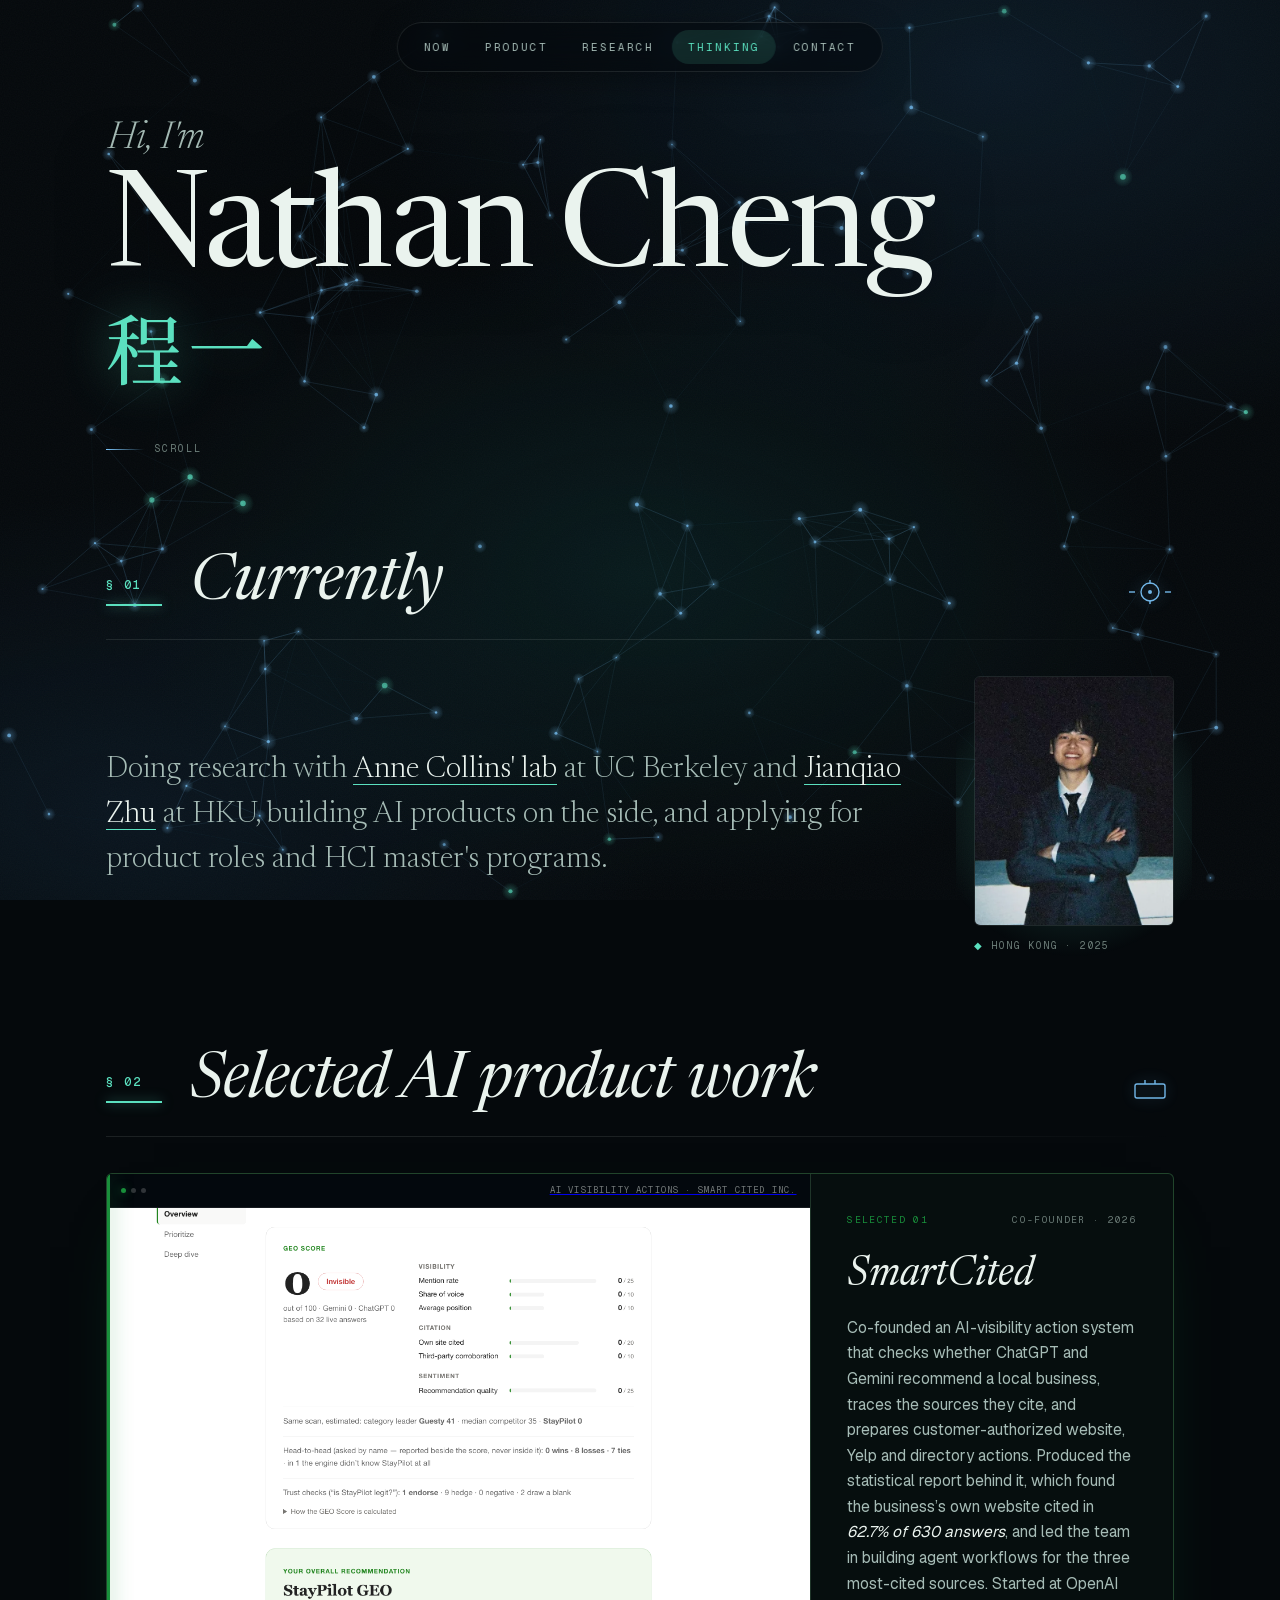
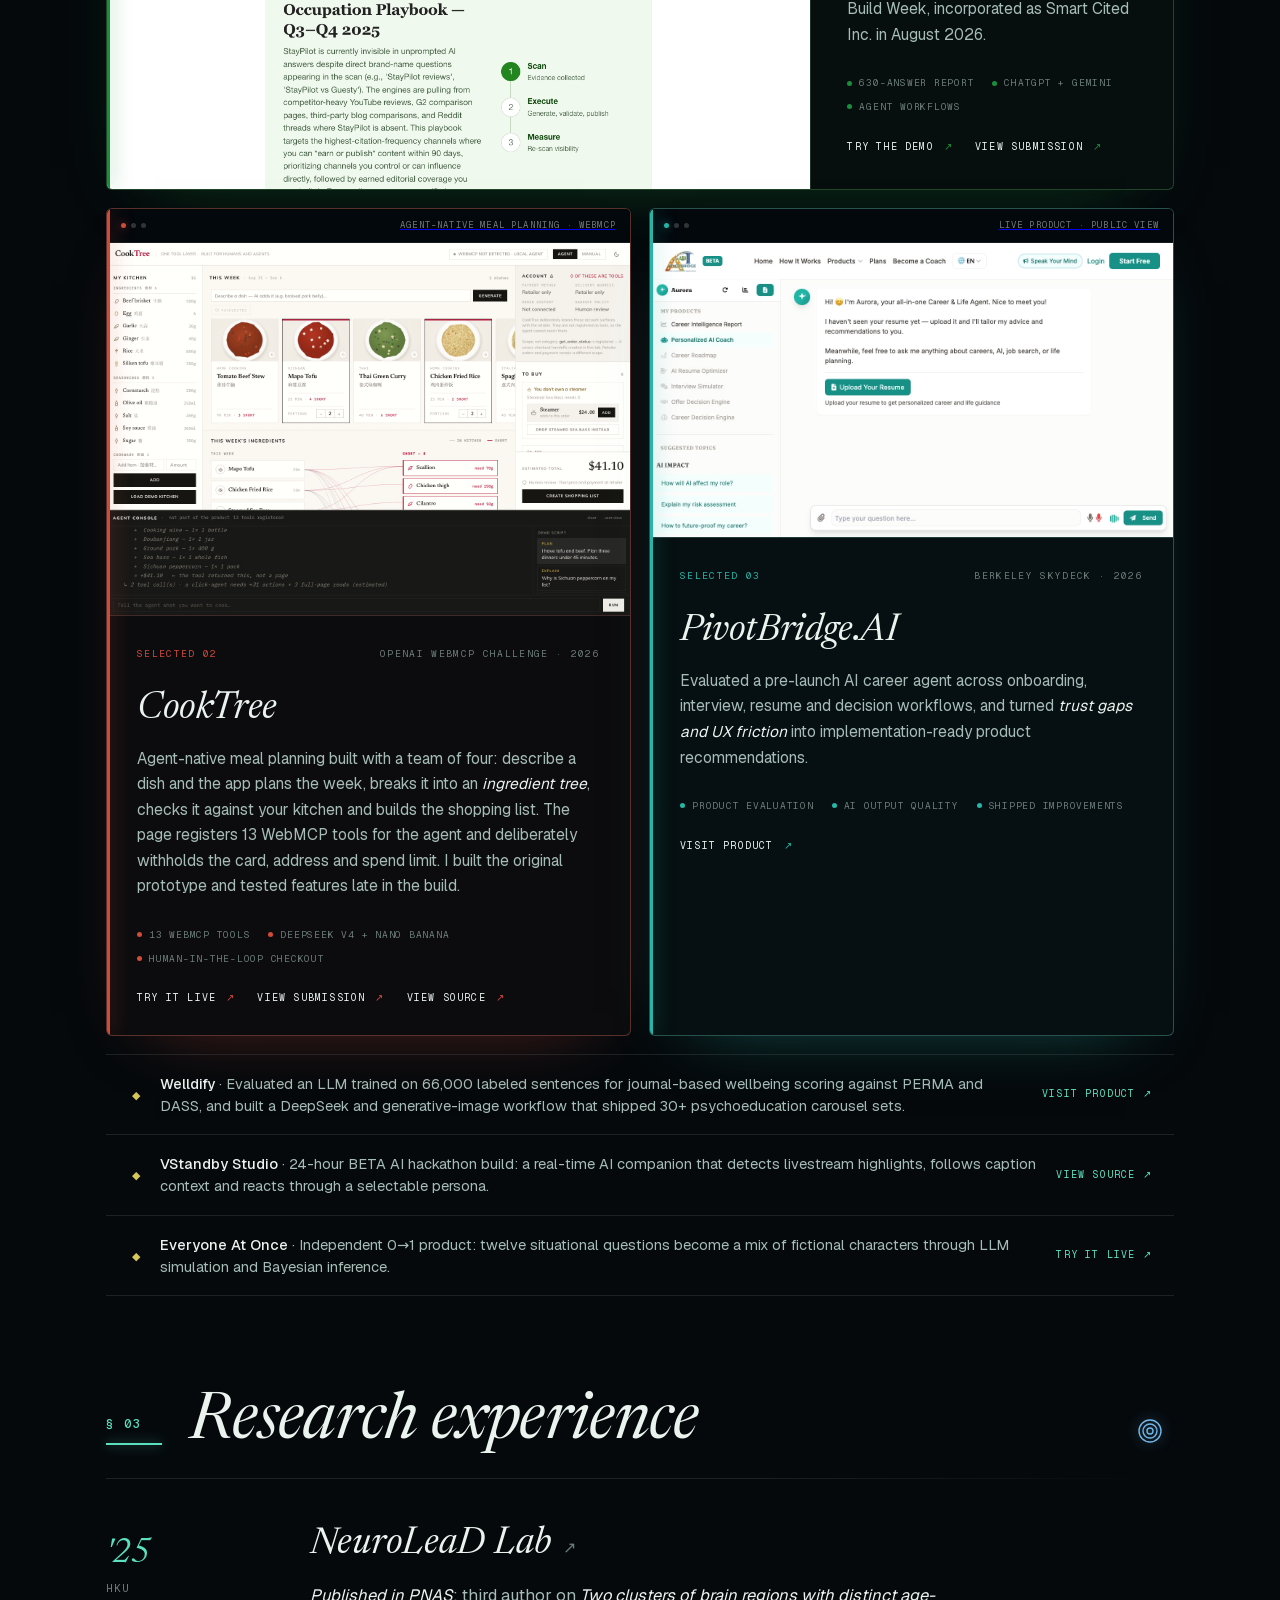
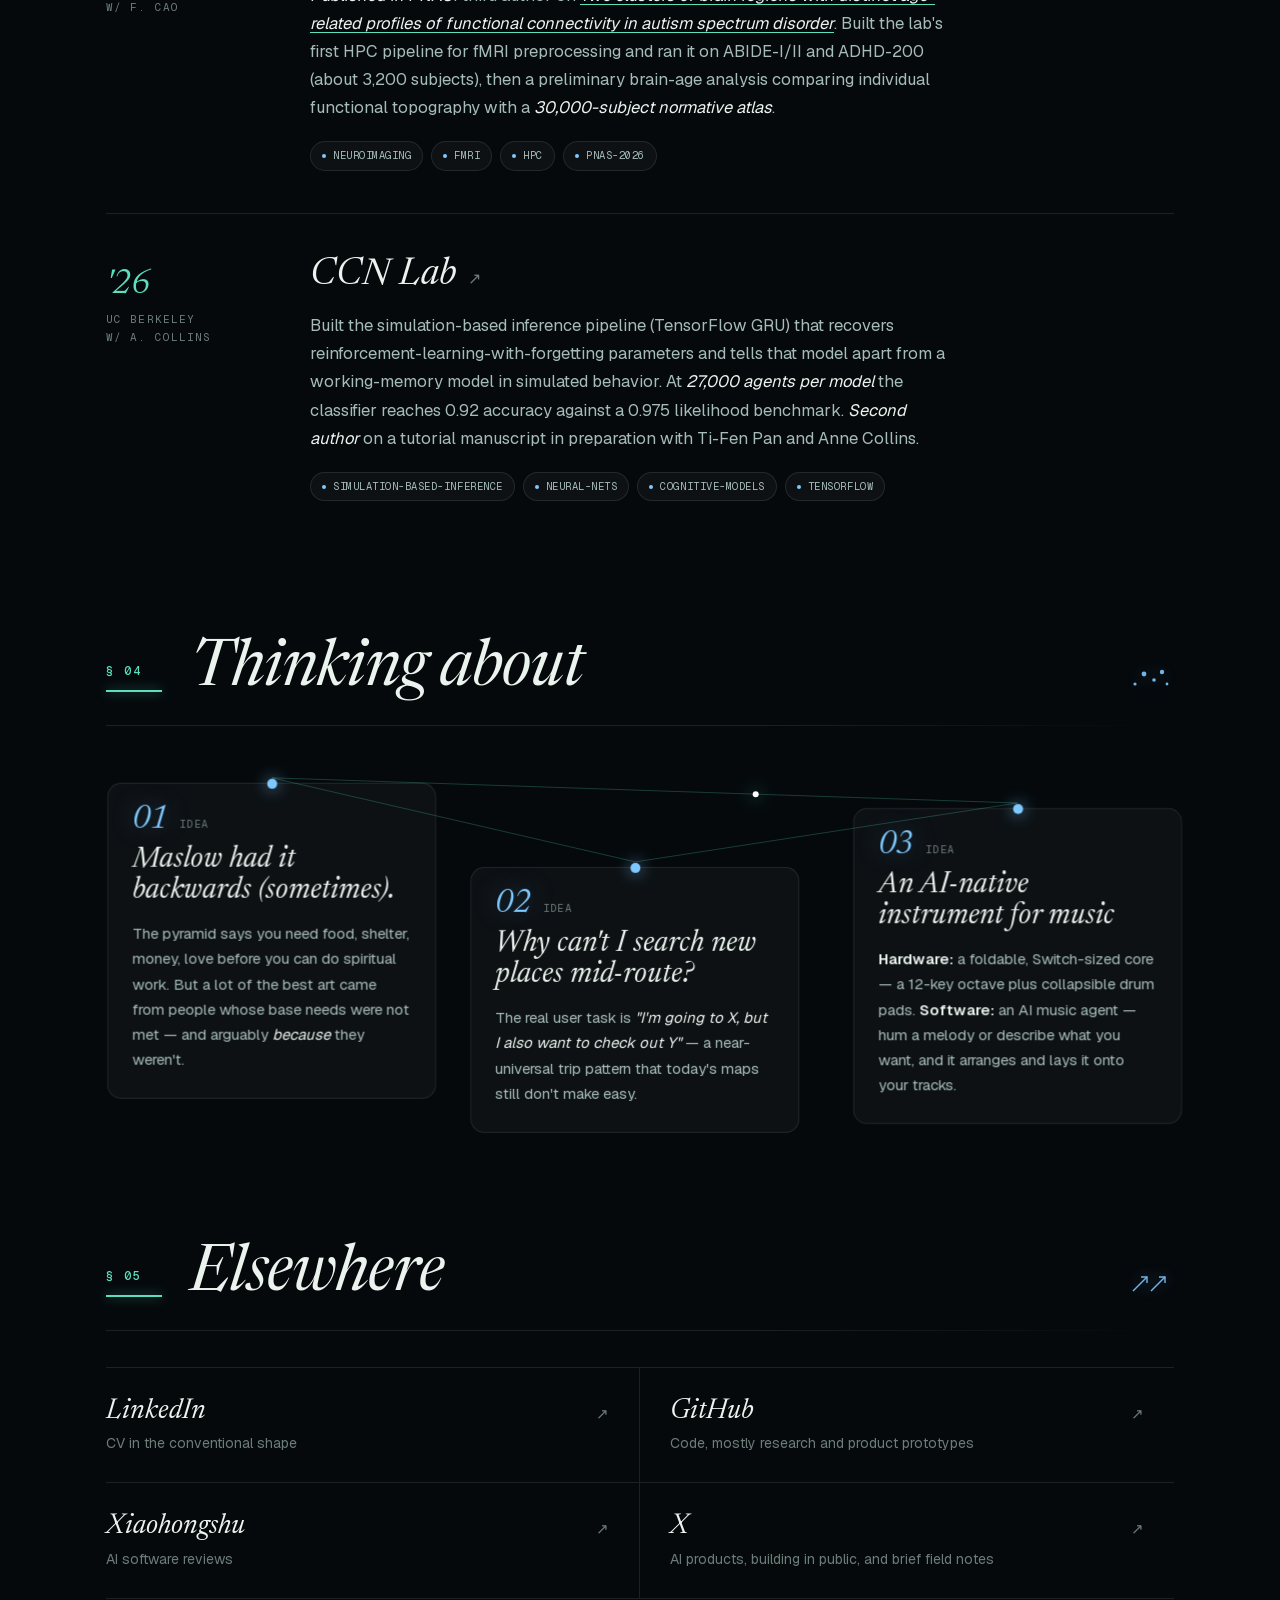
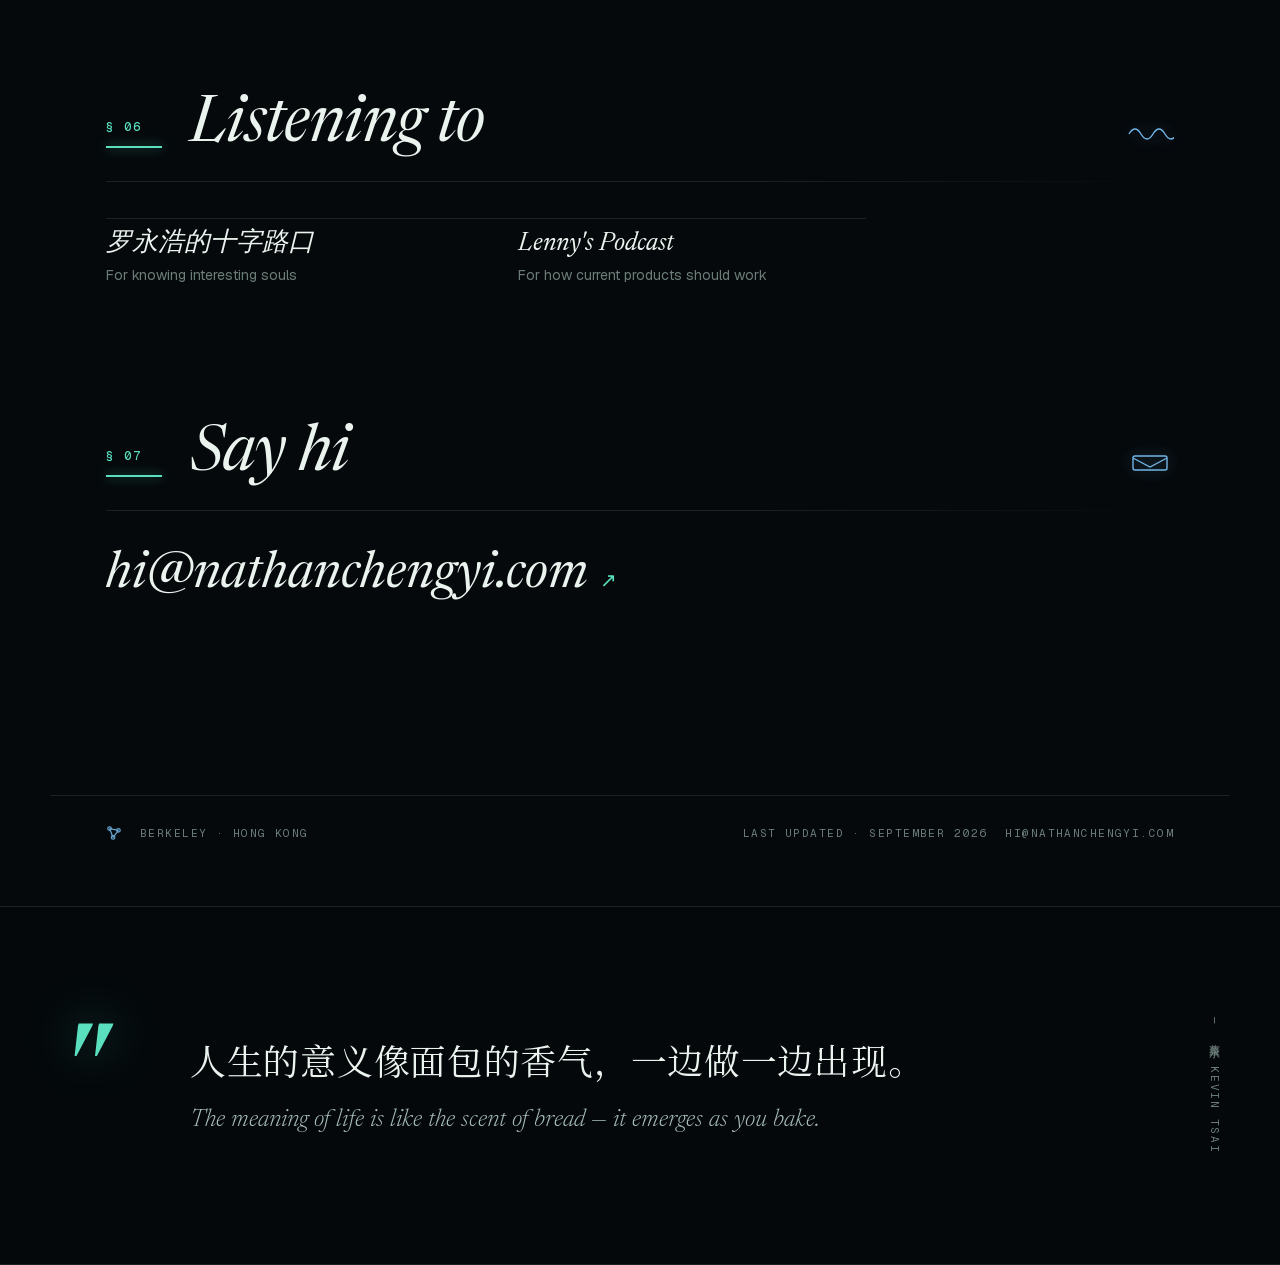
==== index.html @ 4bcf9759 "Mark the PNAS paper published and link it to its DOI The NeuroLeaD paper went online in PNAS on Octo" ====
<!DOCTYPE html>
<html lang="en"><head>
<meta charset="UTF-8">
<meta name="viewport" content="width=device-width, initial-scale=1.0">
<title>Nathan Cheng · 程一</title>
<link rel="icon" href="data:image/svg+xml,%3Csvg xmlns='http://www.w3.org/2000/svg' viewBox='0 0 64 64'%3E%3Crect width='64' height='64' rx='12' fill='%2305090c'/%3E%3Ctext x='32' y='42' text-anchor='middle' font-family='Georgia,serif' font-size='28' fill='%235be0bf'%3ENC%3C/text%3E%3C/svg%3E">

<style>/* cyrillic-ext */
@font-face {
  font-family: 'Geist';
  font-style: normal;
  font-weight: 300;
  font-display: swap;
  src: url("assets/406ff196-9a1d-473f-8d16-a6c9b97832ac.woff2") format('woff2');
  unicode-range: U+0460-052F, U+1C80-1C8A, U+20B4, U+2DE0-2DFF, U+A640-A69F, U+FE2E-FE2F;
}
/* cyrillic */
@font-face {
  font-family: 'Geist';
  font-style: normal;
  font-weight: 300;
  font-display: swap;
  src: url("assets/a07b45ac-2dd8-4968-9e25-42e28d0f3541.woff2") format('woff2');
  unicode-range: U+0301, U+0400-045F, U+0490-0491, U+04B0-04B1, U+2116;
}
/* vietnamese */
@font-face {
  font-family: 'Geist';
  font-style: normal;
  font-weight: 300;
  font-display: swap;
  src: url("assets/fdc91649-706a-4831-848d-0810960afbfd.woff2") format('woff2');
  unicode-range: U+0102-0103, U+0110-0111, U+0128-0129, U+0168-0169, U+01A0-01A1, U+01AF-01B0, U+0300-0301, U+0303-0304, U+0308-0309, U+0323, U+0329, U+1EA0-1EF9, U+20AB;
}
/* latin-ext */
@font-face {
  font-family: 'Geist';
  font-style: normal;
  font-weight: 300;
  font-display: swap;
  src: url("assets/aa90a2c1-c857-4270-928f-7e5e3acef69a.woff2") format('woff2');
  unicode-range: U+0100-02BA, U+02BD-02C5, U+02C7-02CC, U+02CE-02D7, U+02DD-02FF, U+0304, U+0308, U+0329, U+1D00-1DBF, U+1E00-1E9F, U+1EF2-1EFF, U+2020, U+20A0-20AB, U+20AD-20C0, U+2113, U+2C60-2C7F, U+A720-A7FF;
}
/* latin */
@font-face {
  font-family: 'Geist';
  font-style: normal;
  font-weight: 300;
  font-display: swap;
  src: url("assets/fd5b22b3-99f3-406f-8edd-89c9b21847e5.woff2") format('woff2');
  unicode-range: U+0000-00FF, U+0131, U+0152-0153, U+02BB-02BC, U+02C6, U+02DA, U+02DC, U+0304, U+0308, U+0329, U+2000-206F, U+20AC, U+2122, U+2191, U+2193, U+2212, U+2215, U+FEFF, U+FFFD;
}
/* cyrillic-ext */
@font-face {
  font-family: 'Geist';
  font-style: normal;
  font-weight: 400;
  font-display: swap;
  src: url("assets/406ff196-9a1d-473f-8d16-a6c9b97832ac.woff2") format('woff2');
  unicode-range: U+0460-052F, U+1C80-1C8A, U+20B4, U+2DE0-2DFF, U+A640-A69F, U+FE2E-FE2F;
}
/* cyrillic */
@font-face {
  font-family: 'Geist';
  font-style: normal;
  font-weight: 400;
  font-display: swap;
  src: url("assets/a07b45ac-2dd8-4968-9e25-42e28d0f3541.woff2") format('woff2');
  unicode-range: U+0301, U+0400-045F, U+0490-0491, U+04B0-04B1, U+2116;
}
/* vietnamese */
@font-face {
  font-family: 'Geist';
  font-style: normal;
  font-weight: 400;
  font-display: swap;
  src: url("assets/fdc91649-706a-4831-848d-0810960afbfd.woff2") format('woff2');
  unicode-range: U+0102-0103, U+0110-0111, U+0128-0129, U+0168-0169, U+01A0-01A1, U+01AF-01B0, U+0300-0301, U+0303-0304, U+0308-0309, U+0323, U+0329, U+1EA0-1EF9, U+20AB;
}
/* latin-ext */
@font-face {
  font-family: 'Geist';
  font-style: normal;
  font-weight: 400;
  font-display: swap;
  src: url("assets/aa90a2c1-c857-4270-928f-7e5e3acef69a.woff2") format('woff2');
  unicode-range: U+0100-02BA, U+02BD-02C5, U+02C7-02CC, U+02CE-02D7, U+02DD-02FF, U+0304, U+0308, U+0329, U+1D00-1DBF, U+1E00-1E9F, U+1EF2-1EFF, U+2020, U+20A0-20AB, U+20AD-20C0, U+2113, U+2C60-2C7F, U+A720-A7FF;
}
/* latin */
@font-face {
  font-family: 'Geist';
  font-style: normal;
  font-weight: 400;
  font-display: swap;
  src: url("assets/fd5b22b3-99f3-406f-8edd-89c9b21847e5.woff2") format('woff2');
  unicode-range: U+0000-00FF, U+0131, U+0152-0153, U+02BB-02BC, U+02C6, U+02DA, U+02DC, U+0304, U+0308, U+0329, U+2000-206F, U+20AC, U+2122, U+2191, U+2193, U+2212, U+2215, U+FEFF, U+FFFD;
}
/* cyrillic-ext */
@font-face {
  font-family: 'Geist';
  font-style: normal;
  font-weight: 500;
  font-display: swap;
  src: url("assets/406ff196-9a1d-473f-8d16-a6c9b97832ac.woff2") format('woff2');
  unicode-range: U+0460-052F, U+1C80-1C8A, U+20B4, U+2DE0-2DFF, U+A640-A69F, U+FE2E-FE2F;
}
/* cyrillic */
@font-face {
  font-family: 'Geist';
  font-style: normal;
  font-weight: 500;
  font-display: swap;
  src: url("assets/a07b45ac-2dd8-4968-9e25-42e28d0f3541.woff2") format('woff2');
  unicode-range: U+0301, U+0400-045F, U+0490-0491, U+04B0-04B1, U+2116;
}
/* vietnamese */
@font-face {
  font-family: 'Geist';
  font-style: normal;
  font-weight: 500;
  font-display: swap;
  src: url("assets/fdc91649-706a-4831-848d-0810960afbfd.woff2") format('woff2');
  unicode-range: U+0102-0103, U+0110-0111, U+0128-0129, U+0168-0169, U+01A0-01A1, U+01AF-01B0, U+0300-0301, U+0303-0304, U+0308-0309, U+0323, U+0329, U+1EA0-1EF9, U+20AB;
}
/* latin-ext */
@font-face {
  font-family: 'Geist';
  font-style: normal;
  font-weight: 500;
  font-display: swap;
  src: url("assets/aa90a2c1-c857-4270-928f-7e5e3acef69a.woff2") format('woff2');
  unicode-range: U+0100-02BA, U+02BD-02C5, U+02C7-02CC, U+02CE-02D7, U+02DD-02FF, U+0304, U+0308, U+0329, U+1D00-1DBF, U+1E00-1E9F, U+1EF2-1EFF, U+2020, U+20A0-20AB, U+20AD-20C0, U+2113, U+2C60-2C7F, U+A720-A7FF;
}
/* latin */
@font-face {
  font-family: 'Geist';
  font-style: normal;
  font-weight: 500;
  font-display: swap;
  src: url("assets/fd5b22b3-99f3-406f-8edd-89c9b21847e5.woff2") format('woff2');
  unicode-range: U+0000-00FF, U+0131, U+0152-0153, U+02BB-02BC, U+02C6, U+02DA, U+02DC, U+0304, U+0308, U+0329, U+2000-206F, U+20AC, U+2122, U+2191, U+2193, U+2212, U+2215, U+FEFF, U+FFFD;
}
/* cyrillic-ext */
@font-face {
  font-family: 'Geist';
  font-style: normal;
  font-weight: 600;
  font-display: swap;
  src: url("assets/406ff196-9a1d-473f-8d16-a6c9b97832ac.woff2") format('woff2');
  unicode-range: U+0460-052F, U+1C80-1C8A, U+20B4, U+2DE0-2DFF, U+A640-A69F, U+FE2E-FE2F;
}
/* cyrillic */
@font-face {
  font-family: 'Geist';
  font-style: normal;
  font-weight: 600;
  font-display: swap;
  src: url("assets/a07b45ac-2dd8-4968-9e25-42e28d0f3541.woff2") format('woff2');
  unicode-range: U+0301, U+0400-045F, U+0490-0491, U+04B0-04B1, U+2116;
}
/* vietnamese */
@font-face {
  font-family: 'Geist';
  font-style: normal;
  font-weight: 600;
  font-display: swap;
  src: url("assets/fdc91649-706a-4831-848d-0810960afbfd.woff2") format('woff2');
  unicode-range: U+0102-0103, U+0110-0111, U+0128-0129, U+0168-0169, U+01A0-01A1, U+01AF-01B0, U+0300-0301, U+0303-0304, U+0308-0309, U+0323, U+0329, U+1EA0-1EF9, U+20AB;
}
/* latin-ext */
@font-face {
  font-family: 'Geist';
  font-style: normal;
  font-weight: 600;
  font-display: swap;
  src: url("assets/aa90a2c1-c857-4270-928f-7e5e3acef69a.woff2") format('woff2');
  unicode-range: U+0100-02BA, U+02BD-02C5, U+02C7-02CC, U+02CE-02D7, U+02DD-02FF, U+0304, U+0308, U+0329, U+1D00-1DBF, U+1E00-1E9F, U+1EF2-1EFF, U+2020, U+20A0-20AB, U+20AD-20C0, U+2113, U+2C60-2C7F, U+A720-A7FF;
}
/* latin */
@font-face {
  font-family: 'Geist';
  font-style: normal;
  font-weight: 600;
  font-display: swap;
  src: url("assets/fd5b22b3-99f3-406f-8edd-89c9b21847e5.woff2") format('woff2');
  unicode-range: U+0000-00FF, U+0131, U+0152-0153, U+02BB-02BC, U+02C6, U+02DA, U+02DC, U+0304, U+0308, U+0329, U+2000-206F, U+20AC, U+2122, U+2191, U+2193, U+2212, U+2215, U+FEFF, U+FFFD;
}
/* cyrillic-ext */
@font-face {
  font-family: 'Geist Mono';
  font-style: normal;
  font-weight: 400;
  font-display: swap;
  src: url("assets/4deb1735-7fc5-4e44-931a-0e9ace852eaf.woff2") format('woff2');
  unicode-range: U+0460-052F, U+1C80-1C8A, U+20B4, U+2DE0-2DFF, U+A640-A69F, U+FE2E-FE2F;
}
/* cyrillic */
@font-face {
  font-family: 'Geist Mono';
  font-style: normal;
  font-weight: 400;
  font-display: swap;
  src: url("assets/641f520a-6e91-494b-a622-f8a7eb7b8e82.woff2") format('woff2');
  unicode-range: U+0301, U+0400-045F, U+0490-0491, U+04B0-04B1, U+2116;
}
/* symbols2 */
@font-face {
  font-family: 'Geist Mono';
  font-style: normal;
  font-weight: 400;
  font-display: swap;
  src: url("assets/8c918bd3-a29f-4738-ba92-1f7b3ba938ee.woff2") format('woff2');
  unicode-range: U+2000-2001, U+2004-2008, U+200A, U+23B8-23BD, U+2500-259F;
}
/* vietnamese */
@font-face {
  font-family: 'Geist Mono';
  font-style: normal;
  font-weight: 400;
  font-display: swap;
  src: url("assets/a87efb95-933f-4abd-8d6a-b9994d7c7fd7.woff2") format('woff2');
  unicode-range: U+0102-0103, U+0110-0111, U+0128-0129, U+0168-0169, U+01A0-01A1, U+01AF-01B0, U+0300-0301, U+0303-0304, U+0308-0309, U+0323, U+0329, U+1EA0-1EF9, U+20AB;
}
/* latin-ext */
@font-face {
  font-family: 'Geist Mono';
  font-style: normal;
  font-weight: 400;
  font-display: swap;
  src: url("assets/8f71ce33-ca8a-4b1d-8ab3-5d16560b2640.woff2") format('woff2');
  unicode-range: U+0100-02BA, U+02BD-02C5, U+02C7-02CC, U+02CE-02D7, U+02DD-02FF, U+0304, U+0308, U+0329, U+1D00-1DBF, U+1E00-1E9F, U+1EF2-1EFF, U+2020, U+20A0-20AB, U+20AD-20C0, U+2113, U+2C60-2C7F, U+A720-A7FF;
}
/* latin */
@font-face {
  font-family: 'Geist Mono';
  font-style: normal;
  font-weight: 400;
  font-display: swap;
  src: url("assets/cc02ea3b-0bcb-44e5-9887-5b1817700474.woff2") format('woff2');
  unicode-range: U+0000-00FF, U+0131, U+0152-0153, U+02BB-02BC, U+02C6, U+02DA, U+02DC, U+0304, U+0308, U+0329, U+2000-206F, U+20AC, U+2122, U+2191, U+2193, U+2212, U+2215, U+FEFF, U+FFFD;
}
/* cyrillic-ext */
@font-face {
  font-family: 'Geist Mono';
  font-style: normal;
  font-weight: 500;
  font-display: swap;
  src: url("assets/4deb1735-7fc5-4e44-931a-0e9ace852eaf.woff2") format('woff2');
  unicode-range: U+0460-052F, U+1C80-1C8A, U+20B4, U+2DE0-2DFF, U+A640-A69F, U+FE2E-FE2F;
}
/* cyrillic */
@font-face {
  font-family: 'Geist Mono';
  font-style: normal;
  font-weight: 500;
  font-display: swap;
  src: url("assets/641f520a-6e91-494b-a622-f8a7eb7b8e82.woff2") format('woff2');
  unicode-range: U+0301, U+0400-045F, U+0490-0491, U+04B0-04B1, U+2116;
}
/* symbols2 */
@font-face {
  font-family: 'Geist Mono';
  font-style: normal;
  font-weight: 500;
  font-display: swap;
  src: url("assets/8c918bd3-a29f-4738-ba92-1f7b3ba938ee.woff2") format('woff2');
  unicode-range: U+2000-2001, U+2004-2008, U+200A, U+23B8-23BD, U+2500-259F;
}
/* vietnamese */
@font-face {
  font-family: 'Geist Mono';
  font-style: normal;
  font-weight: 500;
  font-display: swap;
  src: url("assets/a87efb95-933f-4abd-8d6a-b9994d7c7fd7.woff2") format('woff2');
  unicode-range: U+0102-0103, U+0110-0111, U+0128-0129, U+0168-0169, U+01A0-01A1, U+01AF-01B0, U+0300-0301, U+0303-0304, U+0308-0309, U+0323, U+0329, U+1EA0-1EF9, U+20AB;
}
/* latin-ext */
@font-face {
  font-family: 'Geist Mono';
  font-style: normal;
  font-weight: 500;
  font-display: swap;
  src: url("assets/8f71ce33-ca8a-4b1d-8ab3-5d16560b2640.woff2") format('woff2');
  unicode-range: U+0100-02BA, U+02BD-02C5, U+02C7-02CC, U+02CE-02D7, U+02DD-02FF, U+0304, U+0308, U+0329, U+1D00-1DBF, U+1E00-1E9F, U+1EF2-1EFF, U+2020, U+20A0-20AB, U+20AD-20C0, U+2113, U+2C60-2C7F, U+A720-A7FF;
}
/* latin */
@font-face {
  font-family: 'Geist Mono';
  font-style: normal;
  font-weight: 500;
  font-display: swap;
  src: url("assets/cc02ea3b-0bcb-44e5-9887-5b1817700474.woff2") format('woff2');
  unicode-range: U+0000-00FF, U+0131, U+0152-0153, U+02BB-02BC, U+02C6, U+02DA, U+02DC, U+0304, U+0308, U+0329, U+2000-206F, U+20AC, U+2122, U+2191, U+2193, U+2212, U+2215, U+FEFF, U+FFFD;
}
/* latin-ext */
@font-face {
  font-family: 'Instrument Serif';
  font-style: italic;
  font-weight: 400;
  font-display: swap;
  src: url("assets/82342b53-bb4f-4920-b3ee-62aa6d832d21.woff2") format('woff2');
  unicode-range: U+0100-02BA, U+02BD-02C5, U+02C7-02CC, U+02CE-02D7, U+02DD-02FF, U+0304, U+0308, U+0329, U+1D00-1DBF, U+1E00-1E9F, U+1EF2-1EFF, U+2020, U+20A0-20AB, U+20AD-20C0, U+2113, U+2C60-2C7F, U+A720-A7FF;
}
/* latin */
@font-face {
  font-family: 'Instrument Serif';
  font-style: italic;
  font-weight: 400;
  font-display: swap;
  src: url("assets/39fcc3da-72b2-45c7-a896-44518036417e.woff2") format('woff2');
  unicode-range: U+0000-00FF, U+0131, U+0152-0153, U+02BB-02BC, U+02C6, U+02DA, U+02DC, U+0304, U+0308, U+0329, U+2000-206F, U+20AC, U+2122, U+2191, U+2193, U+2212, U+2215, U+FEFF, U+FFFD;
}
/* latin-ext */
@font-face {
  font-family: 'Instrument Serif';
  font-style: normal;
  font-weight: 400;
  font-display: swap;
  src: url("assets/51de1911-5d71-4600-9000-8649d9fd3657.woff2") format('woff2');
  unicode-range: U+0100-02BA, U+02BD-02C5, U+02C7-02CC, U+02CE-02D7, U+02DD-02FF, U+0304, U+0308, U+0329, U+1D00-1DBF, U+1E00-1E9F, U+1EF2-1EFF, U+2020, U+20A0-20AB, U+20AD-20C0, U+2113, U+2C60-2C7F, U+A720-A7FF;
}
/* latin */
@font-face {
  font-family: 'Instrument Serif';
  font-style: normal;
  font-weight: 400;
  font-display: swap;
  src: url("assets/1f8f34b9-cf24-4804-b10e-a62b83141c63.woff2") format('woff2');
  unicode-range: U+0000-00FF, U+0131, U+0152-0153, U+02BB-02BC, U+02C6, U+02DA, U+02DC, U+0304, U+0308, U+0329, U+2000-206F, U+20AC, U+2122, U+2191, U+2193, U+2212, U+2215, U+FEFF, U+FFFD;
}
/* cyrillic-ext */
@font-face {
  font-family: 'Inter Tight';
  font-style: normal;
  font-weight: 400;
  font-display: swap;
  src: url("assets/a51eeeb6-c820-4dff-87d1-be201de6d6c6.woff2") format('woff2');
  unicode-range: U+0460-052F, U+1C80-1C8A, U+20B4, U+2DE0-2DFF, U+A640-A69F, U+FE2E-FE2F;
}
/* cyrillic */
@font-face {
  font-family: 'Inter Tight';
  font-style: normal;
  font-weight: 400;
  font-display: swap;
  src: url("assets/ab0a4b1e-ab73-496b-af67-f193a695d91c.woff2") format('woff2');
  unicode-range: U+0301, U+0400-045F, U+0490-0491, U+04B0-04B1, U+2116;
}
/* greek-ext */
@font-face {
  font-family: 'Inter Tight';
  font-style: normal;
  font-weight: 400;
  font-display: swap;
  src: url("assets/25505357-8109-42a3-92f9-4ddcd8b09b17.woff2") format('woff2');
  unicode-range: U+1F00-1FFF;
}
/* greek */
@font-face {
  font-family: 'Inter Tight';
  font-style: normal;
  font-weight: 400;
  font-display: swap;
  src: url("assets/26ed3e5c-01b4-41af-aea3-d588970f95c6.woff2") format('woff2');
  unicode-range: U+0370-0377, U+037A-037F, U+0384-038A, U+038C, U+038E-03A1, U+03A3-03FF;
}
/* vietnamese */
@font-face {
  font-family: 'Inter Tight';
  font-style: normal;
  font-weight: 400;
  font-display: swap;
  src: url("assets/d5d8c652-afb6-4164-b092-658f5ea5ee05.woff2") format('woff2');
  unicode-range: U+0102-0103, U+0110-0111, U+0128-0129, U+0168-0169, U+01A0-01A1, U+01AF-01B0, U+0300-0301, U+0303-0304, U+0308-0309, U+0323, U+0329, U+1EA0-1EF9, U+20AB;
}
/* latin-ext */
@font-face {
  font-family: 'Inter Tight';
  font-style: normal;
  font-weight: 400;
  font-display: swap;
  src: url("assets/9e79aa16-de63-41fd-900c-c9a64ae68954.woff2") format('woff2');
  unicode-range: U+0100-02BA, U+02BD-02C5, U+02C7-02CC, U+02CE-02D7, U+02DD-02FF, U+0304, U+0308, U+0329, U+1D00-1DBF, U+1E00-1E9F, U+1EF2-1EFF, U+2020, U+20A0-20AB, U+20AD-20C0, U+2113, U+2C60-2C7F, U+A720-A7FF;
}
/* latin */
@font-face {
  font-family: 'Inter Tight';
  font-style: normal;
  font-weight: 400;
  font-display: swap;
  src: url("assets/fe923ce8-3e63-41a2-ae22-30a5498c49ff.woff2") format('woff2');
  unicode-range: U+0000-00FF, U+0131, U+0152-0153, U+02BB-02BC, U+02C6, U+02DA, U+02DC, U+0304, U+0308, U+0329, U+2000-206F, U+20AC, U+2122, U+2191, U+2193, U+2212, U+2215, U+FEFF, U+FFFD;
}
/* cyrillic-ext */
@font-face {
  font-family: 'Inter Tight';
  font-style: normal;
  font-weight: 500;
  font-display: swap;
  src: url("assets/a51eeeb6-c820-4dff-87d1-be201de6d6c6.woff2") format('woff2');
  unicode-range: U+0460-052F, U+1C80-1C8A, U+20B4, U+2DE0-2DFF, U+A640-A69F, U+FE2E-FE2F;
}
/* cyrillic */
@font-face {
  font-family: 'Inter Tight';
  font-style: normal;
  font-weight: 500;
  font-display: swap;
  src: url("assets/ab0a4b1e-ab73-496b-af67-f193a695d91c.woff2") format('woff2');
  unicode-range: U+0301, U+0400-045F, U+0490-0491, U+04B0-04B1, U+2116;
}
/* greek-ext */
@font-face {
  font-family: 'Inter Tight';
  font-style: normal;
  font-weight: 500;
  font-display: swap;
  src: url("assets/25505357-8109-42a3-92f9-4ddcd8b09b17.woff2") format('woff2');
  unicode-range: U+1F00-1FFF;
}
/* greek */
@font-face {
  font-family: 'Inter Tight';
  font-style: normal;
  font-weight: 500;
  font-display: swap;
  src: url("assets/26ed3e5c-01b4-41af-aea3-d588970f95c6.woff2") format('woff2');
  unicode-range: U+0370-0377, U+037A-037F, U+0384-038A, U+038C, U+038E-03A1, U+03A3-03FF;
}
/* vietnamese */
@font-face {
  font-family: 'Inter Tight';
  font-style: normal;
  font-weight: 500;
  font-display: swap;
  src: url("assets/d5d8c652-afb6-4164-b092-658f5ea5ee05.woff2") format('woff2');
  unicode-range: U+0102-0103, U+0110-0111, U+0128-0129, U+0168-0169, U+01A0-01A1, U+01AF-01B0, U+0300-0301, U+0303-0304, U+0308-0309, U+0323, U+0329, U+1EA0-1EF9, U+20AB;
}
/* latin-ext */
@font-face {
  font-family: 'Inter Tight';
  font-style: normal;
  font-weight: 500;
  font-display: swap;
  src: url("assets/9e79aa16-de63-41fd-900c-c9a64ae68954.woff2") format('woff2');
  unicode-range: U+0100-02BA, U+02BD-02C5, U+02C7-02CC, U+02CE-02D7, U+02DD-02FF, U+0304, U+0308, U+0329, U+1D00-1DBF, U+1E00-1E9F, U+1EF2-1EFF, U+2020, U+20A0-20AB, U+20AD-20C0, U+2113, U+2C60-2C7F, U+A720-A7FF;
}
/* latin */
@font-face {
  font-family: 'Inter Tight';
  font-style: normal;
  font-weight: 500;
  font-display: swap;
  src: url("assets/fe923ce8-3e63-41a2-ae22-30a5498c49ff.woff2") format('woff2');
  unicode-range: U+0000-00FF, U+0131, U+0152-0153, U+02BB-02BC, U+02C6, U+02DA, U+02DC, U+0304, U+0308, U+0329, U+2000-206F, U+20AC, U+2122, U+2191, U+2193, U+2212, U+2215, U+FEFF, U+FFFD;
}
/* cyrillic-ext */
@font-face {
  font-family: 'Inter Tight';
  font-style: normal;
  font-weight: 600;
  font-display: swap;
  src: url("assets/a51eeeb6-c820-4dff-87d1-be201de6d6c6.woff2") format('woff2');
  unicode-range: U+0460-052F, U+1C80-1C8A, U+20B4, U+2DE0-2DFF, U+A640-A69F, U+FE2E-FE2F;
}
/* cyrillic */
@font-face {
  font-family: 'Inter Tight';
  font-style: normal;
  font-weight: 600;
  font-display: swap;
  src: url("assets/ab0a4b1e-ab73-496b-af67-f193a695d91c.woff2") format('woff2');
  unicode-range: U+0301, U+0400-045F, U+0490-0491, U+04B0-04B1, U+2116;
}
/* greek-ext */
@font-face {
  font-family: 'Inter Tight';
  font-style: normal;
  font-weight: 600;
  font-display: swap;
  src: url("assets/25505357-8109-42a3-92f9-4ddcd8b09b17.woff2") format('woff2');
  unicode-range: U+1F00-1FFF;
}
/* greek */
@font-face {
  font-family: 'Inter Tight';
  font-style: normal;
  font-weight: 600;
  font-display: swap;
  src: url("assets/26ed3e5c-01b4-41af-aea3-d588970f95c6.woff2") format('woff2');
  unicode-range: U+0370-0377, U+037A-037F, U+0384-038A, U+038C, U+038E-03A1, U+03A3-03FF;
}
/* vietnamese */
@font-face {
  font-family: 'Inter Tight';
  font-style: normal;
  font-weight: 600;
  font-display: swap;
  src: url("assets/d5d8c652-afb6-4164-b092-658f5ea5ee05.woff2") format('woff2');
  unicode-range: U+0102-0103, U+0110-0111, U+0128-0129, U+0168-0169, U+01A0-01A1, U+01AF-01B0, U+0300-0301, U+0303-0304, U+0308-0309, U+0323, U+0329, U+1EA0-1EF9, U+20AB;
}
/* latin-ext */
@font-face {
  font-family: 'Inter Tight';
  font-style: normal;
  font-weight: 600;
  font-display: swap;
  src: url("assets/9e79aa16-de63-41fd-900c-c9a64ae68954.woff2") format('woff2');
  unicode-range: U+0100-02BA, U+02BD-02C5, U+02C7-02CC, U+02CE-02D7, U+02DD-02FF, U+0304, U+0308, U+0329, U+1D00-1DBF, U+1E00-1E9F, U+1EF2-1EFF, U+2020, U+20A0-20AB, U+20AD-20C0, U+2113, U+2C60-2C7F, U+A720-A7FF;
}
/* latin */
@font-face {
  font-family: 'Inter Tight';
  font-style: normal;
  font-weight: 600;
  font-display: swap;
  src: url("assets/fe923ce8-3e63-41a2-ae22-30a5498c49ff.woff2") format('woff2');
  unicode-range: U+0000-00FF, U+0131, U+0152-0153, U+02BB-02BC, U+02C6, U+02DA, U+02DC, U+0304, U+0308, U+0329, U+2000-206F, U+20AC, U+2122, U+2191, U+2193, U+2212, U+2215, U+FEFF, U+FFFD;
}
/* cyrillic-ext */
@font-face {
  font-family: 'JetBrains Mono';
  font-style: normal;
  font-weight: 400;
  font-display: swap;
  src: url("assets/3a2e7a4b-8eec-4616-9c74-81284ee72102.woff2") format('woff2');
  unicode-range: U+0460-052F, U+1C80-1C8A, U+20B4, U+2DE0-2DFF, U+A640-A69F, U+FE2E-FE2F;
}
/* cyrillic */
@font-face {
  font-family: 'JetBrains Mono';
  font-style: normal;
  font-weight: 400;
  font-display: swap;
  src: url("assets/2487b6d4-87ba-4f90-b402-2cc6429050ec.woff2") format('woff2');
  unicode-range: U+0301, U+0400-045F, U+0490-0491, U+04B0-04B1, U+2116;
}
/* greek */
@font-face {
  font-family: 'JetBrains Mono';
  font-style: normal;
  font-weight: 400;
  font-display: swap;
  src: url("assets/581ddb53-e612-4a73-ab0d-94c325a8590e.woff2") format('woff2');
  unicode-range: U+0370-0377, U+037A-037F, U+0384-038A, U+038C, U+038E-03A1, U+03A3-03FF;
}
/* vietnamese */
@font-face {
  font-family: 'JetBrains Mono';
  font-style: normal;
  font-weight: 400;
  font-display: swap;
  src: url("assets/9388a95d-3f0e-4508-9102-c8d69b450842.woff2") format('woff2');
  unicode-range: U+0102-0103, U+0110-0111, U+0128-0129, U+0168-0169, U+01A0-01A1, U+01AF-01B0, U+0300-0301, U+0303-0304, U+0308-0309, U+0323, U+0329, U+1EA0-1EF9, U+20AB;
}
/* latin-ext */
@font-face {
  font-family: 'JetBrains Mono';
  font-style: normal;
  font-weight: 400;
  font-display: swap;
  src: url("assets/2ed41b9b-4104-4cdb-8234-b56d3dfb60a6.woff2") format('woff2');
  unicode-range: U+0100-02BA, U+02BD-02C5, U+02C7-02CC, U+02CE-02D7, U+02DD-02FF, U+0304, U+0308, U+0329, U+1D00-1DBF, U+1E00-1E9F, U+1EF2-1EFF, U+2020, U+20A0-20AB, U+20AD-20C0, U+2113, U+2C60-2C7F, U+A720-A7FF;
}
/* latin */
@font-face {
  font-family: 'JetBrains Mono';
  font-style: normal;
  font-weight: 400;
  font-display: swap;
  src: url("assets/a6712384-d311-4d32-a583-69634cc74be7.woff2") format('woff2');
  unicode-range: U+0000-00FF, U+0131, U+0152-0153, U+02BB-02BC, U+02C6, U+02DA, U+02DC, U+0304, U+0308, U+0329, U+2000-206F, U+20AC, U+2122, U+2191, U+2193, U+2212, U+2215, U+FEFF, U+FFFD;
}
/* cyrillic-ext */
@font-face {
  font-family: 'JetBrains Mono';
  font-style: normal;
  font-weight: 500;
  font-display: swap;
  src: url("assets/3a2e7a4b-8eec-4616-9c74-81284ee72102.woff2") format('woff2');
  unicode-range: U+0460-052F, U+1C80-1C8A, U+20B4, U+2DE0-2DFF, U+A640-A69F, U+FE2E-FE2F;
}
/* cyrillic */
@font-face {
  font-family: 'JetBrains Mono';
  font-style: normal;
  font-weight: 500;
  font-display: swap;
  src: url("assets/2487b6d4-87ba-4f90-b402-2cc6429050ec.woff2") format('woff2');
  unicode-range: U+0301, U+0400-045F, U+0490-0491, U+04B0-04B1, U+2116;
}
/* greek */
@font-face {
  font-family: 'JetBrains Mono';
  font-style: normal;
  font-weight: 500;
  font-display: swap;
  src: url("assets/581ddb53-e612-4a73-ab0d-94c325a8590e.woff2") format('woff2');
  unicode-range: U+0370-0377, U+037A-037F, U+0384-038A, U+038C, U+038E-03A1, U+03A3-03FF;
}
/* vietnamese */
@font-face {
  font-family: 'JetBrains Mono';
  font-style: normal;
  font-weight: 500;
  font-display: swap;
  src: url("assets/9388a95d-3f0e-4508-9102-c8d69b450842.woff2") format('woff2');
  unicode-range: U+0102-0103, U+0110-0111, U+0128-0129, U+0168-0169, U+01A0-01A1, U+01AF-01B0, U+0300-0301, U+0303-0304, U+0308-0309, U+0323, U+0329, U+1EA0-1EF9, U+20AB;
}
/* latin-ext */
@font-face {
  font-family: 'JetBrains Mono';
  font-style: normal;
  font-weight: 500;
  font-display: swap;
  src: url("assets/2ed41b9b-4104-4cdb-8234-b56d3dfb60a6.woff2") format('woff2');
  unicode-range: U+0100-02BA, U+02BD-02C5, U+02C7-02CC, U+02CE-02D7, U+02DD-02FF, U+0304, U+0308, U+0329, U+1D00-1DBF, U+1E00-1E9F, U+1EF2-1EFF, U+2020, U+20A0-20AB, U+20AD-20C0, U+2113, U+2C60-2C7F, U+A720-A7FF;
}
/* latin */
@font-face {
  font-family: 'JetBrains Mono';
  font-style: normal;
  font-weight: 500;
  font-display: swap;
  src: url("assets/a6712384-d311-4d32-a583-69634cc74be7.woff2") format('woff2');
  unicode-range: U+0000-00FF, U+0131, U+0152-0153, U+02BB-02BC, U+02C6, U+02DA, U+02DC, U+0304, U+0308, U+0329, U+2000-206F, U+20AC, U+2122, U+2191, U+2193, U+2212, U+2215, U+FEFF, U+FFFD;
}
/* vietnamese */
@font-face {
  font-family: 'Newsreader';
  font-style: italic;
  font-weight: 300;
  font-display: swap;
  src: url("assets/b1d351de-21e8-4328-9dc5-1d7b17c51d9b.woff2") format('woff2');
  unicode-range: U+0102-0103, U+0110-0111, U+0128-0129, U+0168-0169, U+01A0-01A1, U+01AF-01B0, U+0300-0301, U+0303-0304, U+0308-0309, U+0323, U+0329, U+1EA0-1EF9, U+20AB;
}
/* latin-ext */
@font-face {
  font-family: 'Newsreader';
  font-style: italic;
  font-weight: 300;
  font-display: swap;
  src: url("assets/9b1fa4d8-153d-4c5b-9226-ca0e87614f4f.woff2") format('woff2');
  unicode-range: U+0100-02BA, U+02BD-02C5, U+02C7-02CC, U+02CE-02D7, U+02DD-02FF, U+0304, U+0308, U+0329, U+1D00-1DBF, U+1E00-1E9F, U+1EF2-1EFF, U+2020, U+20A0-20AB, U+20AD-20C0, U+2113, U+2C60-2C7F, U+A720-A7FF;
}
/* latin */
@font-face {
  font-family: 'Newsreader';
  font-style: italic;
  font-weight: 300;
  font-display: swap;
  src: url("assets/260ae54b-01d7-498b-9cb7-2400bef6ed37.woff2") format('woff2');
  unicode-range: U+0000-00FF, U+0131, U+0152-0153, U+02BB-02BC, U+02C6, U+02DA, U+02DC, U+0304, U+0308, U+0329, U+2000-206F, U+20AC, U+2122, U+2191, U+2193, U+2212, U+2215, U+FEFF, U+FFFD;
}
/* vietnamese */
@font-face {
  font-family: 'Newsreader';
  font-style: italic;
  font-weight: 400;
  font-display: swap;
  src: url("assets/b1d351de-21e8-4328-9dc5-1d7b17c51d9b.woff2") format('woff2');
  unicode-range: U+0102-0103, U+0110-0111, U+0128-0129, U+0168-0169, U+01A0-01A1, U+01AF-01B0, U+0300-0301, U+0303-0304, U+0308-0309, U+0323, U+0329, U+1EA0-1EF9, U+20AB;
}
/* latin-ext */
@font-face {
  font-family: 'Newsreader';
  font-style: italic;
  font-weight: 400;
  font-display: swap;
  src: url("assets/9b1fa4d8-153d-4c5b-9226-ca0e87614f4f.woff2") format('woff2');
  unicode-range: U+0100-02BA, U+02BD-02C5, U+02C7-02CC, U+02CE-02D7, U+02DD-02FF, U+0304, U+0308, U+0329, U+1D00-1DBF, U+1E00-1E9F, U+1EF2-1EFF, U+2020, U+20A0-20AB, U+20AD-20C0, U+2113, U+2C60-2C7F, U+A720-A7FF;
}
/* latin */
@font-face {
  font-family: 'Newsreader';
  font-style: italic;
  font-weight: 400;
  font-display: swap;
  src: url("assets/260ae54b-01d7-498b-9cb7-2400bef6ed37.woff2") format('woff2');
  unicode-range: U+0000-00FF, U+0131, U+0152-0153, U+02BB-02BC, U+02C6, U+02DA, U+02DC, U+0304, U+0308, U+0329, U+2000-206F, U+20AC, U+2122, U+2191, U+2193, U+2212, U+2215, U+FEFF, U+FFFD;
}
/* vietnamese */
@font-face {
  font-family: 'Newsreader';
  font-style: italic;
  font-weight: 500;
  font-display: swap;
  src: url("assets/b1d351de-21e8-4328-9dc5-1d7b17c51d9b.woff2") format('woff2');
  unicode-range: U+0102-0103, U+0110-0111, U+0128-0129, U+0168-0169, U+01A0-01A1, U+01AF-01B0, U+0300-0301, U+0303-0304, U+0308-0309, U+0323, U+0329, U+1EA0-1EF9, U+20AB;
}
/* latin-ext */
@font-face {
  font-family: 'Newsreader';
  font-style: italic;
  font-weight: 500;
  font-display: swap;
  src: url("assets/9b1fa4d8-153d-4c5b-9226-ca0e87614f4f.woff2") format('woff2');
  unicode-range: U+0100-02BA, U+02BD-02C5, U+02C7-02CC, U+02CE-02D7, U+02DD-02FF, U+0304, U+0308, U+0329, U+1D00-1DBF, U+1E00-1E9F, U+1EF2-1EFF, U+2020, U+20A0-20AB, U+20AD-20C0, U+2113, U+2C60-2C7F, U+A720-A7FF;
}
/* latin */
@font-face {
  font-family: 'Newsreader';
  font-style: italic;
  font-weight: 500;
  font-display: swap;
  src: url("assets/260ae54b-01d7-498b-9cb7-2400bef6ed37.woff2") format('woff2');
  unicode-range: U+0000-00FF, U+0131, U+0152-0153, U+02BB-02BC, U+02C6, U+02DA, U+02DC, U+0304, U+0308, U+0329, U+2000-206F, U+20AC, U+2122, U+2191, U+2193, U+2212, U+2215, U+FEFF, U+FFFD;
}
/* vietnamese */
@font-face {
  font-family: 'Newsreader';
  font-style: normal;
  font-weight: 300;
  font-display: swap;
  src: url("assets/4c2528a5-3a81-462d-a40e-6d73213d1b72.woff2") format('woff2');
  unicode-range: U+0102-0103, U+0110-0111, U+0128-0129, U+0168-0169, U+01A0-01A1, U+01AF-01B0, U+0300-0301, U+0303-0304, U+0308-0309, U+0323, U+0329, U+1EA0-1EF9, U+20AB;
}
/* latin-ext */
@font-face {
  font-family: 'Newsreader';
  font-style: normal;
  font-weight: 300;
  font-display: swap;
  src: url("assets/72ad443a-f9bf-41a2-a525-13eaa0ded73d.woff2") format('woff2');
  unicode-range: U+0100-02BA, U+02BD-02C5, U+02C7-02CC, U+02CE-02D7, U+02DD-02FF, U+0304, U+0308, U+0329, U+1D00-1DBF, U+1E00-1E9F, U+1EF2-1EFF, U+2020, U+20A0-20AB, U+20AD-20C0, U+2113, U+2C60-2C7F, U+A720-A7FF;
}
/* latin */
@font-face {
  font-family: 'Newsreader';
  font-style: normal;
  font-weight: 300;
  font-display: swap;
  src: url("assets/4dafc3d4-99a6-4d18-9811-1bf0a5eef3a1.woff2") format('woff2');
  unicode-range: U+0000-00FF, U+0131, U+0152-0153, U+02BB-02BC, U+02C6, U+02DA, U+02DC, U+0304, U+0308, U+0329, U+2000-206F, U+20AC, U+2122, U+2191, U+2193, U+2212, U+2215, U+FEFF, U+FFFD;
}
/* vietnamese */
@font-face {
  font-family: 'Newsreader';
  font-style: normal;
  font-weight: 400;
  font-display: swap;
  src: url("assets/4c2528a5-3a81-462d-a40e-6d73213d1b72.woff2") format('woff2');
  unicode-range: U+0102-0103, U+0110-0111, U+0128-0129, U+0168-0169, U+01A0-01A1, U+01AF-01B0, U+0300-0301, U+0303-0304, U+0308-0309, U+0323, U+0329, U+1EA0-1EF9, U+20AB;
}
/* latin-ext */
@font-face {
  font-family: 'Newsreader';
  font-style: normal;
  font-weight: 400;
  font-display: swap;
  src: url("assets/72ad443a-f9bf-41a2-a525-13eaa0ded73d.woff2") format('woff2');
  unicode-range: U+0100-02BA, U+02BD-02C5, U+02C7-02CC, U+02CE-02D7, U+02DD-02FF, U+0304, U+0308, U+0329, U+1D00-1DBF, U+1E00-1E9F, U+1EF2-1EFF, U+2020, U+20A0-20AB, U+20AD-20C0, U+2113, U+2C60-2C7F, U+A720-A7FF;
}
/* latin */
@font-face {
  font-family: 'Newsreader';
  font-style: normal;
  font-weight: 400;
  font-display: swap;
  src: url("assets/4dafc3d4-99a6-4d18-9811-1bf0a5eef3a1.woff2") format('woff2');
  unicode-range: U+0000-00FF, U+0131, U+0152-0153, U+02BB-02BC, U+02C6, U+02DA, U+02DC, U+0304, U+0308, U+0329, U+2000-206F, U+20AC, U+2122, U+2191, U+2193, U+2212, U+2215, U+FEFF, U+FFFD;
}
/* vietnamese */
@font-face {
  font-family: 'Newsreader';
  font-style: normal;
  font-weight: 500;
  font-display: swap;
  src: url("assets/4c2528a5-3a81-462d-a40e-6d73213d1b72.woff2") format('woff2');
  unicode-range: U+0102-0103, U+0110-0111, U+0128-0129, U+0168-0169, U+01A0-01A1, U+01AF-01B0, U+0300-0301, U+0303-0304, U+0308-0309, U+0323, U+0329, U+1EA0-1EF9, U+20AB;
}
/* latin-ext */
@font-face {
  font-family: 'Newsreader';
  font-style: normal;
  font-weight: 500;
  font-display: swap;
  src: url("assets/72ad443a-f9bf-41a2-a525-13eaa0ded73d.woff2") format('woff2');
  unicode-range: U+0100-02BA, U+02BD-02C5, U+02C7-02CC, U+02CE-02D7, U+02DD-02FF, U+0304, U+0308, U+0329, U+1D00-1DBF, U+1E00-1E9F, U+1EF2-1EFF, U+2020, U+20A0-20AB, U+20AD-20C0, U+2113, U+2C60-2C7F, U+A720-A7FF;
}
/* latin */
@font-face {
  font-family: 'Newsreader';
  font-style: normal;
  font-weight: 500;
  font-display: swap;
  src: url("assets/4dafc3d4-99a6-4d18-9811-1bf0a5eef3a1.woff2") format('woff2');
  unicode-range: U+0000-00FF, U+0131, U+0152-0153, U+02BB-02BC, U+02C6, U+02DA, U+02DC, U+0304, U+0308, U+0329, U+2000-206F, U+20AC, U+2122, U+2191, U+2193, U+2212, U+2215, U+FEFF, U+FFFD;
}
@font-face {
  font-family: 'Noto Serif SC';
  font-style: normal;
  font-weight: 400;
  font-display: swap;
  src: url("assets/e3f8ee74-243e-4bc2-9fdf-6be1844d6c41.woff2") format('woff2');
  unicode-range: U+1f1e9-1f1f5, U+1f1f7-1f1ff, U+1f21a, U+1f232, U+1f234-1f237, U+1f250-1f251, U+1f300, U+1f302-1f308, U+1f30a-1f311, U+1f315, U+1f319-1f320, U+1f324, U+1f327, U+1f32a, U+1f32c-1f32d, U+1f330-1f357, U+1f359-1f37e;
}
@font-face {
  font-family: 'Noto Serif SC';
  font-style: normal;
  font-weight: 400;
  font-display: swap;
  src: url("assets/6e7f405b-2c12-436f-a43e-0dfd6bc96206.woff2") format('woff2');
  unicode-range: U+fee3, U+fef3, U+ff03-ff04, U+ff07, U+ff0a, U+ff17-ff19, U+ff1c-ff1d, U+ff20-ff3a, U+ff3c, U+ff3e-ff5b, U+ff5d, U+ff61-ff65, U+ff67-ff6a, U+ff6c, U+ff6f-ff78, U+ff7a-ff7d, U+ff80-ff84, U+ff86, U+ff89-ff8e, U+ff92, U+ff97-ff9b, U+ff9d-ff9f, U+ffe0-ffe4, U+ffe6, U+ffe9, U+ffeb, U+ffed, U+fffc, U+1f004, U+1f170-1f171, U+1f192-1f195, U+1f198-1f19a, U+1f1e6-1f1e8;
}
@font-face {
  font-family: 'Noto Serif SC';
  font-style: normal;
  font-weight: 400;
  font-display: swap;
  src: url("assets/04146461-78c4-4c60-9d44-0f8808afc435.woff2") format('woff2');
  unicode-range: U+f0a7, U+f0b2, U+f0b7, U+f0c9, U+f0d8, U+f0da, U+f0dc-f0dd, U+f0e0, U+f0e6, U+f0eb, U+f0fc, U+f101, U+f104-f105, U+f107, U+f10b, U+f11b, U+f14b, U+f18a, U+f193, U+f1d6-f1d7, U+f244, U+f27a, U+f296, U+f2ae, U+f471, U+f4b3, U+f610-f611, U+f880-f881, U+f8ec, U+f8f5, U+f8ff, U+f901, U+f90a, U+f92c-f92d, U+f934, U+f937, U+f941, U+f965, U+f967, U+f969, U+f96b, U+f96f, U+f974, U+f978-f979, U+f97e, U+f981, U+f98a, U+f98e, U+f997, U+f99c, U+f9b2, U+f9b5, U+f9ba, U+f9be, U+f9ca, U+f9d0-f9d1, U+f9dd, U+f9e0-f9e1, U+f9e4, U+f9f7, U+fa00-fa01, U+fa08, U+fa0a, U+fa11, U+fb01-fb02, U+fdfc, U+fe0e, U+fe30-fe31, U+fe33-fe44, U+fe49-fe52, U+fe54-fe57, U+fe59-fe66, U+fe68-fe6b, U+fe8e, U+fe92-fe93, U+feae, U+feb8, U+fecb-fecc, U+fee0;
}
@font-face {
  font-family: 'Noto Serif SC';
  font-style: normal;
  font-weight: 400;
  font-display: swap;
  src: url("assets/7c3f1c8a-9627-488f-96a0-0fc7cf3c64dc.woff2") format('woff2');
  unicode-range: U+9f83, U+9f85-9f8d, U+9f90-9f91, U+9f94-9f96, U+9f98, U+9f9b-9f9c, U+9f9e, U+9fa0, U+9fa2, U+9ff0-9fff, U+a001, U+a007, U+a025, U+a046-a047, U+a057, U+a072, U+a078-a079, U+a083, U+a085, U+a100, U+a118, U+a132, U+a134, U+a1f4, U+a242, U+a4a6, U+a4aa, U+a4b0-a4b1, U+a4b3, U+a9c1-a9c2, U+ac00-ac01, U+ac04, U+ac08, U+ac10-ac11, U+ac13-ac16, U+ac19, U+ac1c-ac1d, U+ac24, U+ac70-ac71, U+ac74, U+ac77-ac78, U+ac80-ac81, U+ac83, U+ac8c, U+ac90, U+ac9f-aca0, U+aca8-aca9, U+acac, U+acb0, U+acbd, U+acc1, U+acc4, U+ace0-ace1, U+ace4, U+ace8, U+acf3, U+acf5, U+acfc-acfd, U+ad00, U+ad0c, U+ad11, U+ad1c, U+ad34, U+ad50, U+ad64, U+ad6c, U+ad70, U+ad74, U+ad7f, U+ad81, U+ad8c, U+adc0, U+adc8, U+addc, U+ade0, U+adf8-adf9, U+adfc, U+ae00, U+ae08-ae09, U+ae0b, U+ae30, U+ae34, U+ae38, U+ae40, U+ae4a, U+ae4c, U+ae54, U+ae68, U+aebc, U+aed8, U+af2c-af2d;
}
@font-face {
  font-family: 'Noto Serif SC';
  font-style: normal;
  font-weight: 400;
  font-display: swap;
  src: url("assets/a48e1cfc-b438-4d61-9ef8-d651c216e5ef.woff2") format('woff2');
  unicode-range: U+9e30-9e33, U+9e35-9e3b, U+9e3e, U+9e40-9e44, U+9e46-9e4e, U+9e51, U+9e53, U+9e55-9e58, U+9e5a-9e5c, U+9e5e-9e63, U+9e66-9e6e, U+9e71, U+9e73, U+9e75, U+9e78-9e79, U+9e7c-9e7e, U+9e82, U+9e86-9e88, U+9e8b-9e8c, U+9e90-9e91, U+9e93, U+9e95, U+9e97, U+9e9d, U+9ea4-9ea5, U+9ea9-9eaa, U+9eb4-9eb5, U+9eb8-9eba, U+9ebc-9ebf, U+9ec3, U+9ec9, U+9ecd, U+9ed0, U+9ed2-9ed3, U+9ed5-9ed6, U+9ed9, U+9edc-9edd, U+9edf-9ee0, U+9ee2, U+9ee5, U+9ee7-9eea, U+9eef, U+9ef1, U+9ef3-9ef4, U+9ef6, U+9ef9, U+9efb-9efc, U+9efe, U+9f0b, U+9f0d, U+9f10, U+9f14, U+9f17, U+9f19, U+9f22, U+9f29, U+9f2c, U+9f2f, U+9f31, U+9f37, U+9f39, U+9f3d-9f3e, U+9f41, U+9f4a-9f4b, U+9f51-9f52, U+9f61-9f63, U+9f66-9f67, U+9f80-9f81;
}
@font-face {
  font-family: 'Noto Serif SC';
  font-style: normal;
  font-weight: 400;
  font-display: swap;
  src: url("assets/41797a78-58e5-467b-a623-06fe7b57d3c9.woff2") format('woff2');
  unicode-range: U+9c82-9c83, U+9c85-9c8c, U+9c8e-9c92, U+9c94-9c9b, U+9c9e-9ca3, U+9ca5-9ca7, U+9ca9, U+9cab, U+9cad-9cae, U+9cb1-9cb7, U+9cb9-9cbd, U+9cbf-9cc0, U+9cc3, U+9cc5-9cc7, U+9cc9-9cd1, U+9cd3-9cda, U+9cdc-9cdd, U+9cdf, U+9ce1-9ce3, U+9ce5, U+9ce9, U+9cee-9cef, U+9cf3-9cf4, U+9cf6, U+9cfc-9cfd, U+9d02, U+9d08-9d09, U+9d12, U+9d1b, U+9d1e, U+9d26, U+9d28, U+9d37, U+9d3b, U+9d3f, U+9d51, U+9d59, U+9d5c-9d5d, U+9d5f-9d61, U+9d6c, U+9d70, U+9d72, U+9d7a, U+9d7e, U+9d84, U+9d89, U+9d8f, U+9d92, U+9daf, U+9db4, U+9db8, U+9dbc, U+9dc4, U+9dc7, U+9dc9, U+9dd7, U+9ddf, U+9df2, U+9df9-9dfa, U+9e0a, U+9e11, U+9e1a, U+9e1e, U+9e20, U+9e22, U+9e28-9e2c, U+9e2e-9e2f;
}
@font-face {
  font-family: 'Noto Serif SC';
  font-style: normal;
  font-weight: 400;
  font-display: swap;
  src: url("assets/7221b31a-2c82-459b-9d29-aaae1a6645e1.woff2") format('woff2');
  unicode-range: U+9a80, U+9a83, U+9a85, U+9a88-9a8a, U+9a8d-9a8e, U+9a90, U+9a92-9a93, U+9a95-9a96, U+9a98-9a99, U+9a9b-9aa2, U+9aa5, U+9aa7, U+9aaf-9ab1, U+9ab5-9ab6, U+9ab9-9aba, U+9ac0-9ac4, U+9ac8, U+9acb-9acc, U+9ace-9acf, U+9ad1-9ad2, U+9ad9, U+9adf, U+9ae1, U+9ae3, U+9aea-9aeb, U+9aed-9aef, U+9af4, U+9af9, U+9afb, U+9b03-9b04, U+9b06, U+9b08, U+9b0d, U+9b0f-9b10, U+9b13, U+9b18, U+9b1a, U+9b1f, U+9b22-9b23, U+9b25, U+9b27-9b28, U+9b2a, U+9b2f, U+9b31-9b32, U+9b3b, U+9b43, U+9b46-9b49, U+9b4d-9b4e, U+9b51, U+9b56, U+9b58, U+9b5a, U+9b5c, U+9b5f, U+9b61-9b62, U+9b6f, U+9b77, U+9b80, U+9b88, U+9b8b, U+9b8e, U+9b91, U+9b9f-9ba0, U+9ba8, U+9baa-9bab, U+9bad-9bae, U+9bb0-9bb1, U+9bb8, U+9bc9-9bca, U+9bd3, U+9bd6, U+9bdb, U+9be8, U+9bf0-9bf1, U+9c02, U+9c10, U+9c15, U+9c24, U+9c2d, U+9c32, U+9c39, U+9c3b, U+9c40, U+9c47-9c49, U+9c53, U+9c57, U+9c64, U+9c72, U+9c77-9c78, U+9c7b, U+9c7f-9c80;
}
@font-face {
  font-family: 'Noto Serif SC';
  font-style: normal;
  font-weight: 400;
  font-display: swap;
  src: url("assets/8ac1547a-8999-413d-af68-fce7b0789f91.woff2") format('woff2');
  unicode-range: U+98dd, U+98e1-98e2, U+98e7-98ea, U+98ec, U+98ee-98ef, U+98f2, U+98f4, U+98fc-98fe, U+9903, U+9905, U+9908, U+990a, U+990c-990d, U+9913-9914, U+9918, U+991a-991b, U+991e, U+9921, U+9928, U+992c, U+992e, U+9935, U+9938-9939, U+993d-993e, U+9945, U+994b-994c, U+9951-9952, U+9954-9955, U+9957, U+995e, U+9963, U+9966-9969, U+996b-996c, U+996f, U+9974-9975, U+9977-9979, U+997d-997e, U+9980-9981, U+9983-9984, U+9987, U+998a-998b, U+998d-9991, U+9993-9995, U+9997-9998, U+99a5, U+99ab, U+99ad-99ae, U+99b1, U+99b3-99b4, U+99bc, U+99bf, U+99c1, U+99c3-99c6, U+99cc, U+99d0, U+99d2, U+99d5, U+99db, U+99dd, U+99e1, U+99ed, U+99f1, U+99ff, U+9a01, U+9a03-9a04, U+9a0e-9a0f, U+9a11-9a13, U+9a19, U+9a1b, U+9a28, U+9a2b, U+9a30, U+9a32, U+9a37, U+9a40, U+9a45, U+9a4a, U+9a4d-9a4e, U+9a52, U+9a55, U+9a57, U+9a5a-9a5b, U+9a5f, U+9a62, U+9a65, U+9a69, U+9a6b, U+9a6e, U+9a75, U+9a77-9a7a, U+9a7d;
}
@font-face {
  font-family: 'Noto Serif SC';
  font-style: normal;
  font-weight: 400;
  font-display: swap;
  src: url("assets/b7cde028-b0fc-47ff-acd4-3bc53780dcfa.woff2") format('woff2');
  unicode-range: U+975b-975c, U+9763, U+9765-9766, U+976c-976d, U+9773, U+9776, U+977a, U+977c, U+9784-9785, U+978e-978f, U+9791-9792, U+9794-9795, U+9798, U+979a, U+979e, U+97a3, U+97a5-97a6, U+97a8, U+97ab-97ac, U+97ae-97af, U+97b2, U+97b4, U+97c6, U+97cb-97cc, U+97d3, U+97d8, U+97dc, U+97e1, U+97ea-97eb, U+97ee, U+97fb, U+97fe-97ff, U+9801-9803, U+9805-9806, U+9808, U+980c, U+9810-9814, U+9817-9818, U+981e, U+9820-9821, U+9824, U+9828, U+982b-982d, U+9830, U+9834, U+9838-9839, U+983c, U+9846, U+984d-984f, U+9851-9852, U+9854-9855, U+9857-9858, U+985a-985b, U+9862-9863, U+9865, U+9867, U+986b, U+986f-9871, U+9877-9878, U+987c, U+9880, U+9883, U+9885, U+9889, U+988b-988f, U+9893-9895, U+9899-989b, U+989e-989f, U+98a1-98a2, U+98a5-98a7, U+98a9, U+98af, U+98b1, U+98b6, U+98ba, U+98be, U+98c3-98c4, U+98c6-98c8, U+98cf-98d6, U+98da-98db;
}
@font-face {
  font-family: 'Noto Serif SC';
  font-style: normal;
  font-weight: 400;
  font-display: swap;
  src: url("assets/724b207e-0310-4b01-8bf3-dba948152655.woff2") format('woff2');
  unicode-range: U+95c4-95ca, U+95cc-95cd, U+95d4-95d6, U+95d8, U+95e1-95e2, U+95e9, U+95f0-95f1, U+95f3, U+95f6, U+95fc, U+95fe-95ff, U+9602-9604, U+9606-960d, U+960f, U+9611-9613, U+9615-9617, U+9619-961b, U+961d, U+9621, U+9628, U+962f, U+963c-963e, U+9641-9642, U+9649, U+9654, U+965b-965f, U+9661, U+9663, U+9665, U+9667-9668, U+966c, U+9670, U+9672-9674, U+9678, U+967a, U+967d, U+9682, U+9685, U+9688, U+968a, U+968d-968e, U+9695, U+9697-9698, U+969e, U+96a0, U+96a3-96a4, U+96a8, U+96aa, U+96b0-96b1, U+96b3-96b4, U+96b7-96b9, U+96bb-96bd, U+96c9, U+96cb, U+96ce, U+96d1-96d2, U+96d6, U+96d9, U+96db-96dc, U+96de, U+96e0, U+96e3, U+96e9, U+96eb, U+96f0-96f2, U+96f9, U+96ff, U+9701-9702, U+9705, U+9708, U+970a, U+970e-970f, U+9711, U+9719, U+9727, U+972a, U+972d, U+9730, U+973d, U+9742, U+9744, U+9748-9749, U+9750-9751, U+975a;
}
@font-face {
  font-family: 'Noto Serif SC';
  font-style: normal;
  font-weight: 400;
  font-display: swap;
  src: url("assets/f490c3a5-3d92-4b4d-a602-b89e22ce47d7.woff2") format('woff2');
  unicode-range: U+94f5, U+94f7, U+94f9, U+94fb-94fd, U+94ff, U+9503-9504, U+9506-9507, U+9509-950a, U+950d-950f, U+9511-9518, U+951a-9520, U+9522, U+9528-952d, U+9530-953a, U+953c-953f, U+9543-9546, U+9548-9550, U+9552-9555, U+9557-955b, U+955d-9568, U+956a-956d, U+9570-9574, U+9583, U+9586, U+9589, U+958e-958f, U+9591-9592, U+9594, U+9598-9599, U+959e-95a0, U+95a2-95a6, U+95a8-95b2, U+95b4, U+95b8-95c3;
}
@font-face {
  font-family: 'Noto Serif SC';
  font-style: normal;
  font-weight: 400;
  font-display: swap;
  src: url("assets/74fc462b-ba41-4fee-a068-4d06791487cb.woff2") format('woff2');
  unicode-range: U+941c-942b, U+942d-942e, U+9432-9433, U+9435, U+9438, U+943a, U+943e, U+9444, U+944a, U+9451-9452, U+945a, U+9462-9463, U+9465, U+9470-9487, U+948a-9492, U+9494-9498, U+949a, U+949c-949d, U+94a1, U+94a3-94a4, U+94a8, U+94aa-94ad, U+94af, U+94b2, U+94b4-94ba, U+94bc-94c0, U+94c4, U+94c6-94db, U+94de-94ec, U+94ee-94f1, U+94f3;
}
@font-face {
  font-family: 'Noto Serif SC';
  font-style: normal;
  font-weight: 400;
  font-display: swap;
  src: url("assets/9c1c2294-f9fb-4967-9e43-54238f9067bf.woff2") format('woff2');
  unicode-range: U+92ec-92ed, U+92f0, U+92f3, U+92f8, U+92fc, U+9304, U+9306, U+9310, U+9312, U+9315, U+9318, U+931a, U+931e, U+9320-9322, U+9324, U+9326-9329, U+932b-932c, U+932f, U+9331-9332, U+9335-9336, U+933e, U+9340-9341, U+934a-9360, U+9362-9363, U+9365-936b, U+936e, U+9375, U+937e, U+9382, U+938a, U+938c, U+938f, U+9393-9394, U+9396-9397, U+939a, U+93a2, U+93a7, U+93ac-93cd, U+93d0-93d1, U+93d6-93d8, U+93de-93df, U+93e1-93e2, U+93e4, U+93f8, U+93fb, U+93fd, U+940e-941a;
}
@font-face {
  font-family: 'Noto Serif SC';
  font-style: normal;
  font-weight: 400;
  font-display: swap;
  src: url("assets/3b7fe18a-c6ef-48e4-9482-8d0e015927df.woff2") format('woff2');
  unicode-range: U+9163-9164, U+9169, U+9170, U+9172, U+9174, U+9179-917a, U+917d-917e, U+9182-9183, U+9185, U+918c-918d, U+9190-9191, U+919a, U+919c, U+91a1-91a4, U+91a8, U+91aa-91af, U+91b4-91b5, U+91b8, U+91ba, U+91be, U+91c0-91c1, U+91c6, U+91c8, U+91cb, U+91d0, U+91d2, U+91d7-91d8, U+91dd, U+91e3, U+91e6-91e7, U+91ed, U+91f0, U+91f5, U+91f9, U+9200, U+9205, U+9207-920a, U+920d-920e, U+9210, U+9214-9215, U+921c, U+921e, U+9221, U+9223-9227, U+9229-922a, U+922d, U+9234-9235, U+9237, U+9239-923a, U+923c-9240, U+9244-9246, U+9249, U+924e-924f, U+9251, U+9253, U+9257, U+925b, U+925e, U+9262, U+9264-9266, U+9268, U+926c, U+926f, U+9271, U+927b, U+927e, U+9280, U+9283, U+9285-928a, U+928e, U+9291, U+9293, U+9296, U+9298, U+929c-929d, U+92a8, U+92ab-92ae, U+92b3, U+92b6-92b7, U+92b9, U+92c1, U+92c5-92c6, U+92c8, U+92cc, U+92d0, U+92d2, U+92e4, U+92ea;
}
@font-face {
  font-family: 'Noto Serif SC';
  font-style: normal;
  font-weight: 400;
  font-display: swap;
  src: url("assets/5c7ea521-dce8-4665-aac9-71d17de524ca.woff2") format('woff2');
  unicode-range: U+9004, U+900b, U+9011, U+9015-9016, U+901e, U+9021, U+9026, U+902d, U+902f, U+9031, U+9035-9036, U+9039-903a, U+9041, U+9044-9046, U+904a, U+904f-9052, U+9054-9055, U+9058-9059, U+905b-905e, U+9060-9062, U+9068-9069, U+906f, U+9072, U+9074, U+9076-907a, U+907c-907d, U+9081, U+9083, U+9085, U+9087-908b, U+908f, U+9095, U+9097, U+9099-909b, U+909d, U+90a0-90a1, U+90a8-90a9, U+90ac, U+90b0, U+90b2-90b4, U+90b6, U+90b8, U+90ba, U+90bd-90be, U+90c3-90c5, U+90c7-90c8, U+90cf-90d0, U+90d3, U+90d5, U+90d7, U+90da-90dc, U+90de, U+90e2, U+90e4, U+90e6-90e7, U+90ea-90eb, U+90ef, U+90f4-90f5, U+90f7, U+90fe-9100, U+9104, U+9109, U+910c, U+9112, U+9114-9115, U+9118, U+911c, U+911e, U+9120, U+9122-9123, U+9127, U+912d, U+912f-9132, U+9139-913a, U+9143, U+9146, U+9149-914a, U+914c, U+914e-9150, U+9154, U+9157, U+915a, U+915d-915e, U+9161-9162;
}
@font-face {
  font-family: 'Noto Serif SC';
  font-style: normal;
  font-weight: 400;
  font-display: swap;
  src: url("assets/3d2e6a1a-3fc9-4103-a4f6-219cd1d8cd38.woff2") format('woff2');
  unicode-range: U+8e41-8e42, U+8e47, U+8e49-8e4b, U+8e50-8e53, U+8e59-8e5a, U+8e5f-8e60, U+8e64, U+8e69, U+8e6c, U+8e70, U+8e74, U+8e76, U+8e7a-8e7c, U+8e7f, U+8e84-8e85, U+8e87, U+8e89, U+8e8b, U+8e8d, U+8e8f-8e90, U+8e94, U+8e99, U+8e9c, U+8e9e, U+8eaa, U+8eac, U+8eb0, U+8eb6, U+8ec0, U+8ec6, U+8eca-8ece, U+8ed2, U+8eda, U+8edf, U+8ee2, U+8eeb, U+8ef8, U+8efb-8efe, U+8f03, U+8f09, U+8f0b, U+8f12-8f15, U+8f1b, U+8f1d, U+8f1f, U+8f29-8f2a, U+8f2f, U+8f36, U+8f38, U+8f3b, U+8f3e-8f3f, U+8f44-8f45, U+8f49, U+8f4d-8f4e, U+8f5f, U+8f6b, U+8f6d, U+8f71-8f73, U+8f75-8f76, U+8f78-8f7a, U+8f7c, U+8f7e, U+8f81-8f82, U+8f84, U+8f87, U+8f8a-8f8b, U+8f8d-8f8f, U+8f94-8f95, U+8f97-8f9a, U+8fa6, U+8fad-8faf, U+8fb2, U+8fb5-8fb7, U+8fba-8fbc, U+8fbf, U+8fc2, U+8fcb, U+8fcd, U+8fd3, U+8fd5, U+8fd7, U+8fda, U+8fe2-8fe5, U+8fe8-8fe9, U+8fee, U+8ff3-8ff4, U+8ff8, U+8ffa;
}
@font-face {
  font-family: 'Noto Serif SC';
  font-style: normal;
  font-weight: 400;
  font-display: swap;
  src: url("assets/e36f0e3f-6d45-4f6b-a6d9-61235b64e58e.woff2") format('woff2');
  unicode-range: U+8cbd, U+8cbf-8cc4, U+8cc7-8cc8, U+8cca, U+8ccd, U+8cd1, U+8cd3, U+8cdb-8cdc, U+8cde, U+8ce0, U+8ce2-8ce4, U+8ce6-8ce8, U+8cea, U+8ced, U+8cf4, U+8cf8, U+8cfa, U+8cfc-8cfd, U+8d04-8d05, U+8d07-8d08, U+8d0a, U+8d0d, U+8d0f, U+8d13-8d14, U+8d16, U+8d1b, U+8d20, U+8d30, U+8d32-8d33, U+8d36, U+8d3b, U+8d3d, U+8d40, U+8d42-8d43, U+8d45-8d46, U+8d48-8d4a, U+8d4d, U+8d51, U+8d53, U+8d55, U+8d59, U+8d5c-8d5d, U+8d5f, U+8d61, U+8d66-8d67, U+8d6a, U+8d6d, U+8d71, U+8d73, U+8d84, U+8d90-8d91, U+8d94-8d95, U+8d99, U+8da8, U+8daf, U+8db1, U+8db5, U+8db8, U+8dba, U+8dbc, U+8dbf, U+8dc2, U+8dc4, U+8dc6, U+8dcb, U+8dce-8dcf, U+8dd6-8dd7, U+8dda-8ddb, U+8dde, U+8de1, U+8de3-8de4, U+8de9, U+8deb-8dec, U+8df0-8df1, U+8df6-8dfd, U+8e05, U+8e07, U+8e09-8e0a, U+8e0c, U+8e0e, U+8e10, U+8e14, U+8e1d-8e1f, U+8e23, U+8e26, U+8e2b-8e31, U+8e34-8e35, U+8e39-8e3a, U+8e3d, U+8e40;
}
@font-face {
  font-family: 'Noto Serif SC';
  font-style: normal;
  font-weight: 400;
  font-display: swap;
  src: url("assets/079cdcb5-c495-4c9d-8d7e-054d013db1f4.woff2") format('woff2');
  unicode-range: U+8b80, U+8b83, U+8b8a, U+8b8c, U+8b90, U+8b93, U+8b99-8b9a, U+8ba0, U+8ba3, U+8ba5-8ba7, U+8baa-8bac, U+8bb4-8bb5, U+8bb7, U+8bb9, U+8bc2-8bc3, U+8bc5, U+8bcb-8bcc, U+8bce-8bd0, U+8bd2-8bd4, U+8bd6, U+8bd8-8bd9, U+8bdc, U+8bdf, U+8be3-8be4, U+8be7-8be9, U+8beb-8bec, U+8bee, U+8bf0, U+8bf2-8bf3, U+8bf6, U+8bf9, U+8bfc-8bfd, U+8bff-8c00, U+8c02, U+8c04, U+8c06-8c07, U+8c0c, U+8c0f, U+8c11-8c12, U+8c14-8c1b, U+8c1d-8c21, U+8c24-8c25, U+8c27, U+8c2a-8c2c, U+8c2e-8c30, U+8c32-8c36, U+8c3f, U+8c47-8c4c, U+8c4e-8c50, U+8c54-8c56, U+8c62, U+8c68, U+8c6c, U+8c73, U+8c78, U+8c7a, U+8c82, U+8c85, U+8c89-8c8a, U+8c8d-8c8e, U+8c90, U+8c93-8c94, U+8c98, U+8c9d-8c9e, U+8ca0-8ca2, U+8ca7-8cac, U+8caf-8cb0, U+8cb3-8cb4, U+8cb6-8cb9, U+8cbb-8cbc;
}
@font-face {
  font-family: 'Noto Serif SC';
  font-style: normal;
  font-weight: 400;
  font-display: swap;
  src: url("assets/9776e3f1-e73b-410b-937f-47dea73cd2ad.woff2") format('woff2');
  unicode-range: U+8a15-8a18, U+8a1a-8a1b, U+8a1d, U+8a1f, U+8a22-8a23, U+8a25, U+8a2b, U+8a2d, U+8a31, U+8a33-8a34, U+8a36-8a38, U+8a3a, U+8a3c, U+8a3e, U+8a40-8a41, U+8a46, U+8a48, U+8a50, U+8a52, U+8a54-8a55, U+8a58, U+8a5b, U+8a5d-8a63, U+8a66, U+8a69-8a6b, U+8a6d-8a6e, U+8a70, U+8a72-8a73, U+8a7a, U+8a85, U+8a87, U+8a8a, U+8a8c-8a8d, U+8a90-8a92, U+8a95, U+8a98, U+8aa0-8aa1, U+8aa3-8aa6, U+8aa8-8aa9, U+8aac-8aae, U+8ab0, U+8ab2, U+8ab8-8ab9, U+8abc, U+8abe-8abf, U+8ac7, U+8acf, U+8ad2, U+8ad6-8ad7, U+8adb-8adc, U+8adf, U+8ae1, U+8ae6-8ae8, U+8aeb, U+8aed-8aee, U+8af1, U+8af3-8af4, U+8af7-8af8, U+8afa, U+8afe, U+8b00-8b02, U+8b07, U+8b0a, U+8b0c, U+8b0e, U+8b10, U+8b17, U+8b19, U+8b1b, U+8b1d, U+8b20-8b21, U+8b26, U+8b28, U+8b2c, U+8b33, U+8b39, U+8b3e-8b3f, U+8b41, U+8b45, U+8b49, U+8b4c, U+8b4f, U+8b57-8b58, U+8b5a, U+8b5c, U+8b5e, U+8b60, U+8b6c, U+8b6f-8b70, U+8b72, U+8b74, U+8b77, U+8b7d;
}
@font-face {
  font-family: 'Noto Serif SC';
  font-style: normal;
  font-weight: 400;
  font-display: swap;
  src: url("assets/27f3c462-61a3-4961-b055-1b384728e99d.woff2") format('woff2');
  unicode-range: U+8882, U+8884-8886, U+8888, U+888f, U+8892-8893, U+889b, U+88a2, U+88a4, U+88a6, U+88a8, U+88aa, U+88ae, U+88b1, U+88b4, U+88b7, U+88bc, U+88c0, U+88c6-88c9, U+88ce-88cf, U+88d1-88d3, U+88d8, U+88db-88dd, U+88df, U+88e1-88e3, U+88e5, U+88e8, U+88ec, U+88f0-88f1, U+88f3-88f4, U+88fc-88fe, U+8900, U+8902, U+8906-8907, U+8909-890c, U+8912-8915, U+8918-891b, U+8921, U+8925, U+892b, U+8930, U+8932, U+8934, U+8936, U+893b, U+893d, U+8941, U+894c, U+8955-8956, U+8959, U+895c, U+895e-8960, U+8966, U+896a, U+896c, U+896f-8970, U+8972, U+897b, U+897e, U+8980, U+8983, U+8985, U+8987-8988, U+898c, U+898f, U+8993, U+8997, U+899a, U+89a1, U+89a7, U+89a9-89aa, U+89b2-89b3, U+89b7, U+89c0, U+89c7, U+89ca-89cc, U+89ce-89d1, U+89d6, U+89da, U+89dc, U+89de, U+89e5, U+89e7, U+89eb, U+89ef, U+89f1, U+89f3-89f4, U+89f8, U+89ff, U+8a01-8a03, U+8a07-8a0a, U+8a0e-8a0f, U+8a13;
}
@font-face {
  font-family: 'Noto Serif SC';
  font-style: normal;
  font-weight: 400;
  font-display: swap;
  src: url("assets/e8a9e452-bd33-42c0-9ac9-9c94c63c7748.woff2") format('woff2');
  unicode-range: U+86f4, U+86f8-86f9, U+86fb, U+86fe, U+8703, U+8706-870a, U+870d, U+8711-8713, U+871a, U+871e, U+8722-8723, U+8725, U+8729, U+872e, U+8731, U+8734, U+8737, U+873a-873b, U+873e-8740, U+8742, U+8747-8748, U+8753, U+8755, U+8757-8758, U+875d, U+875f, U+8762-8766, U+8768, U+876e, U+8770, U+8772, U+8775, U+8778, U+877b-877e, U+8782, U+8785, U+8788, U+878b, U+8793, U+8797, U+879a, U+879e-87a0, U+87a2-87a3, U+87a8, U+87ab-87ad, U+87af, U+87b3, U+87b5, U+87bd, U+87c0, U+87c4, U+87c6, U+87ca-87cb, U+87d1-87d2, U+87db-87dc, U+87de, U+87e0, U+87e5, U+87ea, U+87ec, U+87ee, U+87f2-87f3, U+87fb, U+87fd-87fe, U+8802-8803, U+8805, U+880a-880b, U+880d, U+8813-8816, U+8819, U+881b, U+881f, U+8821, U+8823, U+8831-8832, U+8835-8836, U+8839, U+883b-883c, U+8844, U+8846, U+884a, U+884e, U+8852-8853, U+8855, U+8859, U+885b, U+885d-885e, U+8862, U+8864, U+8869-886a, U+886e-886f, U+8872, U+8879, U+887d-887f;
}
@font-face {
  font-family: 'Noto Serif SC';
  font-style: normal;
  font-weight: 400;
  font-display: swap;
  src: url("assets/08c2b22e-6ab5-44b6-862d-fbae9e63ac37.woff2") format('woff2');
  unicode-range: U+8548, U+854e, U+8553, U+8556-8557, U+8559, U+855e, U+8561, U+8564-8565, U+8568-856a, U+856d, U+856f-8570, U+8572, U+8576, U+8579-857b, U+8580, U+8585-8586, U+8588, U+858a, U+858f, U+8591, U+8594, U+8599, U+859c, U+85a2, U+85a4, U+85a6, U+85a8-85a9, U+85ab-85ac, U+85ae, U+85b7-85b9, U+85be, U+85c1, U+85c7, U+85cd, U+85d0, U+85d3, U+85d5, U+85dc-85dd, U+85df-85e0, U+85e5-85e6, U+85e8-85ea, U+85f4, U+85f9, U+85fe-85ff, U+8602, U+8605-8607, U+860a-860b, U+8616, U+8618, U+861a, U+8627, U+8629, U+862d, U+8638, U+863c, U+863f, U+864d, U+864f, U+8652-8655, U+865b-865c, U+865f, U+8662, U+8667, U+866c, U+866e, U+8671, U+8675, U+867a-867c, U+867f, U+868b, U+868d, U+8693, U+869c-869d, U+86a1, U+86a3-86a4, U+86a7-86a9, U+86ac, U+86af-86b1, U+86b4-86b6, U+86ba, U+86c0, U+86c4, U+86c6, U+86c9-86ca, U+86cd-86d1, U+86d4, U+86d8, U+86de-86df, U+86e4, U+86e6, U+86e9, U+86ed, U+86ef-86f3;
}
@font-face {
  font-family: 'Noto Serif SC';
  font-style: normal;
  font-weight: 400;
  font-display: swap;
  src: url("assets/d7df9a1f-cbd0-4e38-914c-375eb026ed71.woff2") format('woff2');
  unicode-range: U+83c5, U+83c8-83c9, U+83cb, U+83d1, U+83d3-83d6, U+83d8, U+83db, U+83dd, U+83df, U+83e1, U+83e5, U+83ea-83eb, U+83f0, U+83f4, U+83f8-83f9, U+83fb, U+83fd, U+83ff, U+8401, U+8406, U+840a-840b, U+840f, U+8411, U+8418, U+841c, U+8420, U+8422-8424, U+8426, U+8429, U+842c, U+8438-8439, U+843b-843c, U+843f, U+8446-8447, U+8449, U+844e, U+8451-8452, U+8456, U+8459-845a, U+845c, U+8462, U+8466, U+846d, U+846f-8470, U+8473, U+8476-8478, U+847a, U+847d, U+8484-8485, U+8487, U+8489, U+848c, U+848e, U+8490, U+8493-8494, U+8497, U+849b, U+849e-849f, U+84a1, U+84a5, U+84a8, U+84af, U+84b4, U+84b9-84bf, U+84c1-84c2, U+84c5-84c7, U+84ca-84cb, U+84cd, U+84d0-84d1, U+84d3, U+84d6, U+84df-84e0, U+84e2-84e3, U+84e5-84e7, U+84ee, U+84f3, U+84f6, U+84fa, U+84fc, U+84ff-8500, U+850c, U+8511, U+8514-8515, U+8517-8518, U+851f, U+8523, U+8525-8526, U+8529, U+852b, U+852d, U+8532, U+8534-8535, U+8538-853a, U+853c, U+8543, U+8545;
}
@font-face {
  font-family: 'Noto Serif SC';
  font-style: normal;
  font-weight: 400;
  font-display: swap;
  src: url("assets/738b2c57-842f-48b8-a9f5-e786e320e8bb.woff2") format('woff2');
  unicode-range: U+82bc, U+82be, U+82c0-82c2, U+82c4-82c8, U+82ca-82cc, U+82ce, U+82d0, U+82d2-82d3, U+82d5-82d6, U+82d8-82d9, U+82dc-82de, U+82e0-82e4, U+82e7, U+82e9-82eb, U+82ed-82ee, U+82f3-82f4, U+82f7-82f8, U+82fa-8301, U+8306-8308, U+830c-830d, U+830f, U+8311, U+8313-8315, U+8318, U+831a-831b, U+831d, U+8324, U+8327, U+832a, U+832c-832d, U+832f, U+8331-8334, U+833a-833c, U+8340, U+8343-8345, U+8347-8348, U+834a, U+834c, U+834f, U+8351, U+8356, U+8358-835c, U+835e, U+8360, U+8364-8366, U+8368-836a, U+836c-836e, U+8373, U+8378, U+837b-837d, U+837f-8380, U+8382, U+8388, U+838a-838b, U+8392, U+8394, U+8396, U+8398-8399, U+839b-839c, U+83a0, U+83a2-83a3, U+83a8-83aa, U+83ae-83b0, U+83b3-83b4, U+83b6, U+83b8, U+83ba, U+83bc-83bd, U+83bf-83c0, U+83c2;
}
@font-face {
  font-family: 'Noto Serif SC';
  font-style: normal;
  font-weight: 400;
  font-display: swap;
  src: url("assets/e724ead9-3888-4672-bad1-98e5b1640336.woff2") format('woff2');
  unicode-range: U+8166-8169, U+816b, U+816d, U+8171, U+8173-8174, U+8178, U+817c-817d, U+8182, U+8188, U+8191, U+8198-819b, U+81a0, U+81a3, U+81a5-81a6, U+81a9, U+81b6, U+81ba-81bb, U+81bd, U+81bf, U+81c1, U+81c3, U+81c6, U+81c9-81ca, U+81cc-81cd, U+81d1, U+81d3-81d4, U+81d8, U+81db-81dc, U+81de-81df, U+81e5, U+81e7-81e9, U+81eb-81ec, U+81ee-81ef, U+81f5, U+81f8, U+81fa, U+81fc, U+81fe, U+8200-8202, U+8204, U+8208-820a, U+820e-8210, U+8216-8218, U+821b-821c, U+8221-8224, U+8226-8228, U+822b, U+822d, U+822f, U+8232-8234, U+8237-8238, U+823a-823b, U+823e, U+8244, U+8249, U+824b, U+824f, U+8259-825a, U+825f, U+8266, U+8268, U+826e, U+8271, U+8276-8279, U+827d, U+827f, U+8283-8284, U+8288-828a, U+828d-8291, U+8293-8294, U+8296-8298, U+829f-82a1, U+82a3-82a4, U+82a7-82ab, U+82ae, U+82b0, U+82b2, U+82b4-82b6;
}
@font-face {
  font-family: 'Noto Serif SC';
  font-style: normal;
  font-weight: 400;
  font-display: swap;
  src: url("assets/527372d7-8c96-4608-ad2d-5fdfd108fc77.woff2") format('woff2');
  unicode-range: U+8016, U+8018-8019, U+801c, U+801e, U+8026-802a, U+8031, U+8034-8035, U+8037, U+8043, U+804b, U+804d, U+8052, U+8056, U+8059, U+805e, U+8061, U+8068-8069, U+806e-8074, U+8076-8078, U+807c-8080, U+8082, U+8084-8085, U+8088, U+808f, U+8093, U+809c, U+809f, U+80ab, U+80ad-80ae, U+80b1, U+80b6-80b8, U+80bc-80bd, U+80c2, U+80c4, U+80ca, U+80cd, U+80d1, U+80d4, U+80d7, U+80d9-80db, U+80dd, U+80e0, U+80e4-80e5, U+80e7-80ed, U+80ef-80f1, U+80f3-80f4, U+80fc, U+8101, U+8104-8105, U+8107-8108, U+810c-810e, U+8112-8115, U+8117-8119, U+811b-811f, U+8121-8130, U+8132-8134, U+8137, U+8139, U+813f-8140, U+8142, U+8146, U+8148, U+814d-814e, U+8151, U+8153, U+8158-815a, U+815e, U+8160;
}
@font-face {
  font-family: 'Noto Serif SC';
  font-style: normal;
  font-weight: 400;
  font-display: swap;
  src: url("assets/90b1419c-0889-4f23-8b58-5256b384c344.woff2") format('woff2');
  unicode-range: U+7ef0-7ef2, U+7ef6, U+7efa-7efb, U+7efe, U+7f01-7f04, U+7f08, U+7f0a-7f12, U+7f17, U+7f19, U+7f1b-7f1c, U+7f1f, U+7f21-7f23, U+7f25-7f28, U+7f2a-7f33, U+7f35-7f37, U+7f3d, U+7f42, U+7f44-7f45, U+7f4c-7f4d, U+7f52, U+7f54, U+7f58-7f59, U+7f5d, U+7f5f-7f61, U+7f63, U+7f65, U+7f68, U+7f70-7f71, U+7f73-7f75, U+7f77, U+7f79, U+7f7d-7f7e, U+7f85-7f86, U+7f88-7f89, U+7f8b-7f8c, U+7f90-7f91, U+7f94-7f96, U+7f98-7f9b, U+7f9d, U+7f9f, U+7fa3, U+7fa7-7fa9, U+7fac-7fb2, U+7fb4, U+7fb6, U+7fb8, U+7fbc, U+7fbf-7fc0, U+7fc3, U+7fca, U+7fcc, U+7fce, U+7fd2, U+7fd5, U+7fd9-7fdb, U+7fdf, U+7fe3, U+7fe5-7fe7, U+7fe9, U+7feb-7fec, U+7fee-7fef, U+7ff1, U+7ff3-7ff4, U+7ff9-7ffa, U+7ffe, U+8004, U+8006, U+800b, U+800e, U+8011-8012, U+8014;
}
@font-face {
  font-family: 'Noto Serif SC';
  font-style: normal;
  font-weight: 400;
  font-display: swap;
  src: url("assets/c9e7c4ad-5826-47b3-8b60-27b8ffb40f24.woff2") format('woff2');
  unicode-range: U+7dd2, U+7dd4, U+7dd6-7dd8, U+7dda-7de0, U+7de2-7de6, U+7de8-7ded, U+7def, U+7df1-7df5, U+7df7, U+7df9, U+7dfb-7dfc, U+7dfe-7e02, U+7e04, U+7e08-7e0b, U+7e12, U+7e1b, U+7e1e, U+7e20, U+7e22-7e23, U+7e26, U+7e29, U+7e2b, U+7e2e-7e2f, U+7e31, U+7e37, U+7e39-7e3e, U+7e40, U+7e43-7e44, U+7e46-7e47, U+7e4a-7e4b, U+7e4d-7e4e, U+7e51, U+7e54-7e56, U+7e58-7e5b, U+7e5d-7e5e, U+7e61, U+7e66-7e67, U+7e69-7e6b, U+7e6d, U+7e70, U+7e73, U+7e77, U+7e79, U+7e7b-7e7d, U+7e81-7e82, U+7e8c-7e8d, U+7e8f, U+7e92-7e94, U+7e96, U+7e98, U+7e9a-7e9c, U+7e9e-7e9f, U+7ea1, U+7ea3, U+7ea5, U+7ea8-7ea9, U+7eab, U+7ead-7eae, U+7eb0, U+7ebb, U+7ebe, U+7ec0-7ec2, U+7ec9, U+7ecb-7ecc, U+7ed0, U+7ed4, U+7ed7, U+7edb, U+7ee0-7ee2, U+7ee5-7ee6, U+7ee8, U+7eeb;
}
@font-face {
  font-family: 'Noto Serif SC';
  font-style: normal;
  font-weight: 400;
  font-display: swap;
  src: url("assets/3e448bcf-668e-4d18-909c-f3a6ea3fee33.woff2") format('woff2');
  unicode-range: U+7ce8, U+7cec, U+7cf0, U+7cf5-7cf9, U+7cfc, U+7cfe, U+7d00, U+7d04-7d0b, U+7d0d, U+7d10-7d14, U+7d17-7d19, U+7d1b-7d1f, U+7d21, U+7d24-7d26, U+7d28-7d2a, U+7d2c-7d2e, U+7d30-7d31, U+7d33, U+7d35-7d36, U+7d38-7d3a, U+7d40, U+7d42-7d44, U+7d46, U+7d4b-7d4c, U+7d4f, U+7d51, U+7d54-7d56, U+7d58, U+7d5b-7d5c, U+7d5e, U+7d61-7d63, U+7d66, U+7d68, U+7d6a-7d6c, U+7d6f, U+7d71-7d73, U+7d75-7d77, U+7d79-7d7a, U+7d7e, U+7d81, U+7d84-7d8b, U+7d8d, U+7d8f, U+7d91, U+7d94, U+7d96, U+7d98-7d9a, U+7d9c-7da0, U+7da2, U+7da6, U+7daa-7db1, U+7db4-7db8, U+7dba-7dbf, U+7dc1, U+7dc4, U+7dc7-7dc8, U+7dca-7dcd, U+7dcf, U+7dd1;
}
@font-face {
  font-family: 'Noto Serif SC';
  font-style: normal;
  font-weight: 400;
  font-display: swap;
  src: url("assets/9505e668-def6-424e-b094-ae0e2d4a0c99.woff2") format('woff2');
  unicode-range: U+7bd3-7bd4, U+7bd9-7bda, U+7bdd, U+7be0-7be1, U+7be4-7be6, U+7be9-7bea, U+7bef, U+7bf4, U+7bf6, U+7bfc, U+7bfe, U+7c01, U+7c03, U+7c07-7c08, U+7c0a-7c0d, U+7c0f, U+7c11, U+7c15-7c16, U+7c19, U+7c1e-7c21, U+7c23-7c24, U+7c26, U+7c28-7c33, U+7c35, U+7c37-7c3b, U+7c3d-7c3e, U+7c40-7c41, U+7c43, U+7c47-7c48, U+7c4c, U+7c50, U+7c53-7c54, U+7c59, U+7c5f-7c60, U+7c63-7c65, U+7c6c, U+7c6e, U+7c72, U+7c74, U+7c79-7c7a, U+7c7c, U+7c81-7c82, U+7c84-7c85, U+7c88, U+7c8a-7c91, U+7c93-7c96, U+7c99, U+7c9b-7c9e, U+7ca0-7ca2, U+7ca6-7ca9, U+7cac, U+7caf-7cb3, U+7cb5-7cb7, U+7cba-7cbd, U+7cbf-7cc2, U+7cc5, U+7cc7-7cc9, U+7ccc-7ccd, U+7cd7, U+7cdc, U+7cde, U+7ce0, U+7ce4-7ce5, U+7ce7;
}
@font-face {
  font-family: 'Noto Serif SC';
  font-style: normal;
  font-weight: 400;
  font-display: swap;
  src: url("assets/264d2844-5fdc-4ff9-ba77-077a4907a44d.woff2") format('woff2');
  unicode-range: U+7ae6, U+7af4-7af7, U+7afa-7afb, U+7afd-7b0a, U+7b0c, U+7b0e-7b0f, U+7b13, U+7b15-7b16, U+7b18-7b19, U+7b1e-7b20, U+7b22-7b25, U+7b29-7b2b, U+7b2d-7b2e, U+7b30-7b3b, U+7b3e-7b3f, U+7b41-7b42, U+7b44-7b47, U+7b4a, U+7b4c-7b50, U+7b58, U+7b5a, U+7b5c, U+7b60, U+7b66-7b67, U+7b69, U+7b6c-7b6f, U+7b72-7b76, U+7b7b-7b7d, U+7b7f, U+7b82, U+7b85, U+7b87, U+7b8b-7b96, U+7b98-7b99, U+7b9b-7b9f, U+7ba2-7ba4, U+7ba6-7bac, U+7bae-7bb0, U+7bb4, U+7bb7-7bb9, U+7bbb, U+7bc0-7bc1, U+7bc3-7bc4, U+7bc6, U+7bc8-7bcc, U+7bd1;
}
@font-face {
  font-family: 'Noto Serif SC';
  font-style: normal;
  font-weight: 400;
  font-display: swap;
  src: url("assets/b16076bc-b81d-4dd0-ad00-419196ce4c2c.woff2") format('woff2');
  unicode-range: U+798b-798e, U+7992, U+7994-7995, U+7997-7998, U+799a-799c, U+799f, U+79a3-79a6, U+79a8-79ac, U+79ae-79b1, U+79b3-79b5, U+79b8, U+79ba, U+79bf, U+79c2, U+79c6, U+79c8, U+79cf, U+79d5-79d6, U+79dd-79de, U+79e3, U+79e7-79e8, U+79eb, U+79ed, U+79f4, U+79f7-79f8, U+79fa, U+79fe, U+7a02-7a03, U+7a05, U+7a0a, U+7a14, U+7a17, U+7a19, U+7a1c, U+7a1e-7a1f, U+7a23, U+7a25-7a26, U+7a2c, U+7a2e, U+7a30-7a32, U+7a36-7a37, U+7a39, U+7a3c, U+7a40, U+7a42, U+7a47, U+7a49, U+7a4c-7a4f, U+7a51, U+7a55, U+7a5b, U+7a5d-7a5e, U+7a62-7a63, U+7a66, U+7a68-7a69, U+7a6b, U+7a70, U+7a78, U+7a80, U+7a85-7a88, U+7a8a, U+7a90, U+7a93-7a96, U+7a98, U+7a9b-7a9c, U+7a9e, U+7aa0-7aa1, U+7aa3, U+7aa8-7aaa, U+7aac-7ab0, U+7ab3, U+7ab8, U+7aba, U+7abd-7abf, U+7ac4-7ac5, U+7ac7-7ac8, U+7aca, U+7ad1-7ad2, U+7ada-7add, U+7ae1, U+7ae4;
}
@font-face {
  font-family: 'Noto Serif SC';
  font-style: normal;
  font-weight: 400;
  font-display: swap;
  src: url("assets/7fb99b75-0049-4cfb-9aa4-e1696e190279.woff2") format('woff2');
  unicode-range: U+784c, U+784e-7854, U+7856-7857, U+7859-785a, U+7865, U+7869-786a, U+786d, U+786f, U+7876-7877, U+787c, U+787e-787f, U+7881, U+7887-7889, U+7893-7894, U+7898-789e, U+78a1, U+78a3, U+78a5, U+78a9, U+78ad, U+78b2, U+78b4, U+78b6, U+78b9-78ba, U+78bc, U+78bf, U+78c3, U+78c9, U+78cb, U+78d0-78d2, U+78d4, U+78d9-78da, U+78dc, U+78de, U+78e1, U+78e5-78e6, U+78ea, U+78ec, U+78ef, U+78f1-78f2, U+78f4, U+78fa-78fb, U+78fe, U+7901-7902, U+7905, U+7907, U+7909, U+790b-790c, U+790e, U+7910, U+7913, U+7919-791b, U+791e-791f, U+7921, U+7924, U+7926, U+792a-792b, U+7934, U+7936, U+7939, U+793b, U+793d, U+7940, U+7942-7943, U+7945-7947, U+7949-794a, U+794c, U+794e-7951, U+7953-7955, U+7957-795a, U+795c, U+795f-7960, U+7962, U+7964, U+7966-7967, U+7969, U+796b, U+796f, U+7972, U+7974, U+7979, U+797b-797c, U+797e-7980, U+7982, U+7986-7987, U+7989-798a;
}
@font-face {
  font-family: 'Noto Serif SC';
  font-style: normal;
  font-weight: 400;
  font-display: swap;
  src: url("assets/cb1f0839-956e-421d-8b9e-b11210611bbb.woff2") format('woff2');
  unicode-range: U+7722, U+7726, U+7728, U+772b-7730, U+7732-7736, U+7739-773a, U+773d-773f, U+7743, U+7746-7747, U+774c-774f, U+7751-7752, U+7758-775a, U+775c-775e, U+7762, U+7765-7766, U+7768-776a, U+776c-776d, U+7771-7772, U+777a, U+777c-777e, U+7780, U+7785, U+7787, U+778b-778d, U+778f-7791, U+7793, U+779e-77a0, U+77a2, U+77a5, U+77ad, U+77af, U+77b4-77b7, U+77bd-77c0, U+77c2, U+77c5, U+77c7, U+77cd, U+77d6-77d7, U+77d9-77da, U+77dd-77de, U+77e7, U+77ea, U+77ec, U+77ef, U+77f8, U+77fb, U+77fd-77fe, U+7800, U+7803, U+7806, U+7809, U+780f-7812, U+7815, U+7817-7818, U+781a-781f, U+7821-7823, U+7825-7827, U+7829, U+782b-7830, U+7832-7833, U+7835, U+7837, U+7839-783c, U+783e, U+7841-7844, U+7847-7849, U+784b;
}
@font-face {
  font-family: 'Noto Serif SC';
  font-style: normal;
  font-weight: 400;
  font-display: swap;
  src: url("assets/1efbd4ff-5cad-478b-93f1-d0b9c12b142d.woff2") format('woff2');
  unicode-range: U+7613-7619, U+761b-761d, U+761f-7622, U+7625, U+7627-762a, U+762e-7630, U+7632-7635, U+7638-763a, U+763c-763d, U+763f-7640, U+7642-7643, U+7647-7648, U+764d-764e, U+7652, U+7654, U+7658, U+765a, U+765c, U+765e-765f, U+7661-7663, U+7665, U+7669, U+766c, U+766e-766f, U+7671-7673, U+7675-7676, U+7678-767a, U+767f, U+7681, U+7683, U+7688, U+768a-768c, U+768e, U+7690-7692, U+7695, U+7698, U+769a-769b, U+769d-76a0, U+76a2, U+76a4-76a7, U+76ab-76ac, U+76af-76b0, U+76b2, U+76b4-76b5, U+76ba-76bb, U+76bf, U+76c2-76c3, U+76c5, U+76c9, U+76cc-76ce, U+76dc-76de, U+76e1-76ea, U+76f1, U+76f9-76fb, U+76fd, U+76ff-7700, U+7703-7704, U+7707-7708, U+770c-770f, U+7712, U+7714, U+7716, U+7719-771b, U+771e, U+7721;
}
@font-face {
  font-family: 'Noto Serif SC';
  font-style: normal;
  font-weight: 400;
  font-display: swap;
  src: url("assets/f360f0a4-1ed3-4db3-a095-c0f628ade227.woff2") format('woff2');
  unicode-range: U+750d, U+750f, U+7511, U+7513, U+7515, U+7517, U+7519, U+7521-7527, U+752a, U+752c-752d, U+752f, U+7534, U+7536, U+753a, U+753e, U+7540, U+7544, U+7547-754b, U+754d-754e, U+7550-7553, U+7556-7557, U+755a-755b, U+755d-755e, U+7560, U+7562, U+7564, U+7566-7568, U+756b-756c, U+756f-7573, U+7575, U+7579-757c, U+757e-757f, U+7581-7584, U+7587, U+7589-758e, U+7590, U+7592, U+7594, U+7596, U+7599-759a, U+759d, U+759f-75a0, U+75a3, U+75a5, U+75a8, U+75ac-75ad, U+75b0-75b1, U+75b3-75b5, U+75b8, U+75bd, U+75c1-75c4, U+75c8-75ca, U+75cc-75cd, U+75d4, U+75d6, U+75d9, U+75de, U+75e0, U+75e2-75e4, U+75e6-75ea, U+75f1-75f3, U+75f7, U+75f9-75fa, U+75fc, U+75fe-7601, U+7603, U+7605-7606, U+7608-760e, U+7610-7612;
}
@font-face {
  font-family: 'Noto Serif SC';
  font-style: normal;
  font-weight: 400;
  font-display: swap;
  src: url("assets/1e7d72e2-932f-45c4-ab7d-a1fdfd1adc23.woff2") format('woff2');
  unicode-range: U+73f0, U+73f2, U+73f4-73f5, U+73f7, U+73f9-73fa, U+73fc-73fd, U+73ff-7402, U+7404, U+7407-7408, U+740a-740f, U+7418, U+741a-741c, U+741e, U+7424-7425, U+7428-7429, U+742c-7430, U+7432, U+7435-7436, U+7438-743b, U+743e-7441, U+7443-7446, U+7448, U+744a-744b, U+7452, U+7457, U+745b, U+745d, U+7460, U+7462-7465, U+7467-746a, U+746d, U+746f, U+7471, U+7473-7474, U+7477, U+747a, U+747e, U+7481-7482, U+7484, U+7486, U+7488-748b, U+748e-748f, U+7493, U+7498, U+749a, U+749c-74a0, U+74a3, U+74a6, U+74a9-74aa, U+74ae, U+74b0-74b2, U+74b6, U+74b8-74ba, U+74bd, U+74bf, U+74c1, U+74c3, U+74c5, U+74c8, U+74ca, U+74cc, U+74cf, U+74d1-74d2, U+74d4-74d5, U+74d8-74db, U+74de-74e0, U+74e2, U+74e4-74e5, U+74e7-74e9, U+74ee-74ef, U+74f4, U+74ff, U+7501, U+7503, U+7505, U+7508;
}
@font-face {
  font-family: 'Noto Serif SC';
  font-style: normal;
  font-weight: 400;
  font-display: swap;
  src: url("assets/6b0b44ee-9623-437f-9984-e6e5144dfed1.woff2") format('woff2');
  unicode-range: U+72e6, U+72e8, U+72ef-72f0, U+72f2-72f4, U+72f6-72f7, U+72f9-72fb, U+72fd, U+7300-7304, U+7307, U+730a-730c, U+7313-7317, U+731d-7322, U+7327, U+7329, U+732c-732d, U+7330-7331, U+7333, U+7335-7337, U+7339, U+733d-733e, U+7340, U+7342, U+7344-7345, U+734a, U+734d-7350, U+7352, U+7355, U+7357, U+7359, U+735f-7360, U+7362-7363, U+7365, U+7368, U+736c-736d, U+736f-7370, U+7372, U+7374-7376, U+7378, U+737a-737b, U+737d-737e, U+7382-7383, U+7386, U+7388, U+738a, U+738c-7393, U+7395, U+7397-739a, U+739c, U+739e, U+73a0-73a3, U+73a5-73a8, U+73aa, U+73ad, U+73b1, U+73b3, U+73b6-73b7, U+73b9, U+73c2, U+73c5-73c9, U+73cc, U+73ce-73d0, U+73d2, U+73d6, U+73d9, U+73db-73de, U+73e3, U+73e5-73ea, U+73ee-73ef;
}
@font-face {
  font-family: 'Noto Serif SC';
  font-style: normal;
  font-weight: 400;
  font-display: swap;
  src: url("assets/88bb9369-cb5f-4945-8f96-d23b33be9aa2.woff2") format('woff2');
  unicode-range: U+71a8, U+71af, U+71b1-71bc, U+71be, U+71c1-71c2, U+71c4, U+71c8-71cb, U+71ce-71d0, U+71d2, U+71d4, U+71d9-71da, U+71dc, U+71df-71e0, U+71e6-71e8, U+71ea, U+71ed-71ee, U+71f4, U+71f6, U+71f9, U+71fb-71fc, U+71ff-7200, U+7207, U+720c-720d, U+7210, U+7216, U+721a-721e, U+7223, U+7228, U+722b, U+722d-722e, U+7230, U+7232, U+723a-723c, U+723e-7242, U+7246, U+724b, U+724d-724e, U+7252, U+7256, U+7258, U+725a, U+725c-725d, U+7260, U+7264-7266, U+726a, U+726c, U+726e-726f, U+7271, U+7273-7274, U+7278, U+727b, U+727d-727e, U+7281-7282, U+7284, U+7287, U+728a, U+728d, U+728f, U+7292, U+729b, U+729f-72a0, U+72a7, U+72ad-72ae, U+72b0-72b5, U+72b7-72b8, U+72ba-72be, U+72c0-72c1, U+72c3, U+72c5-72c6, U+72c8, U+72cc-72ce, U+72d2, U+72d6, U+72db, U+72dd-72df, U+72e1, U+72e5;
}
@font-face {
  font-family: 'Noto Serif SC';
  font-style: normal;
  font-weight: 400;
  font-display: swap;
  src: url("assets/0f435fd7-6f8f-4017-a110-7e408d9c9659.woff2") format('woff2');
  unicode-range: U+700b, U+700d, U+7015, U+7018, U+701b, U+701d-701f, U+7023, U+7026-7028, U+702c, U+702e-7030, U+7035, U+7037, U+7039-703a, U+703c-703e, U+7044, U+7049-704b, U+704f, U+7051, U+7058, U+705a, U+705c-705e, U+7061, U+7064, U+7066, U+706c, U+707d, U+7080-7081, U+7085-7086, U+708a, U+708f, U+7091, U+7094-7095, U+7098-7099, U+709c-709d, U+709f, U+70a4, U+70a9-70aa, U+70af-70b2, U+70b4-70b7, U+70bb, U+70c0, U+70c3, U+70c7, U+70cb, U+70ce-70cf, U+70d4, U+70d9-70da, U+70dc-70dd, U+70e0, U+70e9, U+70ec, U+70f7, U+70fa, U+70fd, U+70ff, U+7104, U+7108-7109, U+710c, U+7110, U+7113-7114, U+7116-7118, U+711c, U+711e, U+7120, U+712e-712f, U+7131, U+713c, U+7142, U+7144-7147, U+7149-714b, U+7150, U+7152, U+7155-7156, U+7159-715a, U+715c, U+7161, U+7165-7166, U+7168-7169, U+716d, U+7173-7174, U+7176, U+7178, U+717a, U+717d, U+717f-7180, U+7184, U+7186-7188, U+7192, U+7198, U+719c, U+71a0, U+71a4-71a5;
}
@font-face {
  font-family: 'Noto Serif SC';
  font-style: normal;
  font-weight: 400;
  font-display: swap;
  src: url("assets/f7ed10c7-41a7-4918-aab0-b0d40b28186a.woff2") format('woff2');
  unicode-range: U+6ed9, U+6edb, U+6edd, U+6edf-6ee0, U+6ee2, U+6ee6, U+6eea, U+6eec, U+6eee-6eef, U+6ef2-6ef3, U+6ef7-6efa, U+6efe, U+6f01, U+6f03, U+6f08-6f09, U+6f15-6f16, U+6f19, U+6f22-6f25, U+6f28-6f2a, U+6f2c-6f2d, U+6f2f, U+6f32, U+6f36-6f38, U+6f3f, U+6f43-6f46, U+6f48, U+6f4b, U+6f4e-6f4f, U+6f51, U+6f54-6f57, U+6f59-6f5b, U+6f5e-6f5f, U+6f61, U+6f64-6f67, U+6f69-6f6c, U+6f6f-6f72, U+6f74-6f76, U+6f78-6f7e, U+6f80-6f83, U+6f86, U+6f89, U+6f8b-6f8d, U+6f90, U+6f92, U+6f94, U+6f97-6f98, U+6f9b, U+6fa3-6fa5, U+6fa7, U+6faa, U+6faf, U+6fb1, U+6fb4, U+6fb6, U+6fb9, U+6fc1-6fcb, U+6fd1-6fd3, U+6fd5, U+6fdb, U+6fde-6fe1, U+6fe4, U+6fe9, U+6feb-6fec, U+6fee-6ff1, U+6ffa, U+6ffe, U+7005-7006, U+7009;
}
@font-face {
  font-family: 'Noto Serif SC';
  font-style: normal;
  font-weight: 400;
  font-display: swap;
  src: url("assets/ab772ae5-6c3a-4be4-a8c2-189d34366e47.woff2") format('woff2');
  unicode-range: U+6dc3, U+6dc5-6dc6, U+6dc9, U+6dcc, U+6dcf, U+6dd2-6dd3, U+6dd6, U+6dd9-6dde, U+6de0, U+6de4, U+6de6, U+6de8-6dea, U+6dec, U+6def-6df0, U+6df5-6df6, U+6df8, U+6dfa, U+6dfc, U+6e03-6e04, U+6e07-6e09, U+6e0b-6e0c, U+6e0e, U+6e11, U+6e13, U+6e15-6e16, U+6e19-6e1b, U+6e1e-6e1f, U+6e22, U+6e25-6e27, U+6e2b-6e2c, U+6e36-6e37, U+6e39-6e3a, U+6e3c-6e41, U+6e44-6e45, U+6e47, U+6e49-6e4b, U+6e4d-6e4e, U+6e51, U+6e53-6e55, U+6e5c-6e5f, U+6e61-6e63, U+6e65-6e67, U+6e6a-6e6b, U+6e6d-6e70, U+6e72-6e74, U+6e76-6e78, U+6e7c, U+6e80-6e82, U+6e86-6e87, U+6e89, U+6e8d, U+6e8f, U+6e96, U+6e98, U+6e9d-6e9f, U+6ea1, U+6ea5-6ea7, U+6eab, U+6eb1-6eb2, U+6eb4, U+6eb7, U+6ebb-6ebd, U+6ebf-6ec6, U+6ec8-6ec9, U+6ecc, U+6ecf-6ed0, U+6ed3-6ed4, U+6ed7-6ed8;
}
@font-face {
  font-family: 'Noto Serif SC';
  font-style: normal;
  font-weight: 400;
  font-display: swap;
  src: url("assets/91f73e1c-7a4c-43a5-a9b9-51d7b0fe86db.woff2") format('woff2');
  unicode-range: U+6cb1-6cb2, U+6cb4-6cb5, U+6cb7, U+6cba, U+6cbc-6cbd, U+6cc1-6cc3, U+6cc5-6cc7, U+6cd0-6cd4, U+6cd6-6cd7, U+6cd9-6cda, U+6cde-6ce0, U+6ce4, U+6ce6, U+6ce9, U+6ceb-6cef, U+6cf1-6cf2, U+6cf6-6cf7, U+6cfa, U+6cfe, U+6d03-6d05, U+6d07-6d08, U+6d0a, U+6d0c, U+6d0e-6d11, U+6d13-6d14, U+6d16, U+6d18-6d1a, U+6d1c, U+6d1f, U+6d22-6d23, U+6d26-6d29, U+6d2b, U+6d2e-6d30, U+6d33, U+6d35-6d36, U+6d38-6d3a, U+6d3c, U+6d3f, U+6d42-6d44, U+6d48-6d49, U+6d4d, U+6d50, U+6d52, U+6d54, U+6d56-6d58, U+6d5a-6d5c, U+6d5e, U+6d60-6d61, U+6d63-6d65, U+6d67, U+6d6c-6d6d, U+6d6f, U+6d75, U+6d7b-6d7d, U+6d87, U+6d8a, U+6d8e, U+6d90-6d9a, U+6d9c-6da0, U+6da2-6da3, U+6da7, U+6daa-6dac, U+6dae, U+6db3-6db4, U+6db6, U+6db8, U+6dbc, U+6dbf, U+6dc2;
}
@font-face {
  font-family: 'Noto Serif SC';
  font-style: normal;
  font-weight: 400;
  font-display: swap;
  src: url("assets/5d0f97f5-43cb-46a8-a81c-9ec033cb38ac.woff2") format('woff2');
  unicode-range: U+6b83-6b86, U+6b89, U+6b8d, U+6b91-6b93, U+6b95, U+6b97-6b98, U+6b9a-6b9b, U+6b9e, U+6ba1-6ba4, U+6ba9-6baa, U+6bad, U+6baf-6bb0, U+6bb2-6bb3, U+6bba-6bbd, U+6bc0, U+6bc2, U+6bc6, U+6bca-6bcc, U+6bce, U+6bd0-6bd1, U+6bd3, U+6bd6-6bd8, U+6bda, U+6be1, U+6be6, U+6bec, U+6bf1, U+6bf3-6bf5, U+6bf9, U+6bfd, U+6c05-6c08, U+6c0d, U+6c10, U+6c15-6c1a, U+6c21, U+6c23-6c26, U+6c29-6c2d, U+6c30-6c33, U+6c35-6c37, U+6c39-6c3a, U+6c3c-6c3f, U+6c46, U+6c4a-6c4c, U+6c4e-6c50, U+6c54, U+6c56, U+6c59-6c5c, U+6c5e, U+6c63, U+6c67-6c69, U+6c6b, U+6c6d, U+6c6f, U+6c72-6c74, U+6c78-6c7a, U+6c7c, U+6c84-6c87, U+6c8b-6c8c, U+6c8f, U+6c91, U+6c93-6c96, U+6c98, U+6c9a, U+6c9d, U+6ca2-6ca4, U+6ca8-6ca9, U+6cac-6cae;
}
@font-face {
  font-family: 'Noto Serif SC';
  font-style: normal;
  font-weight: 400;
  font-display: swap;
  src: url("assets/8d578472-ca39-4ed4-b025-0d50d0af5a24.woff2") format('woff2');
  unicode-range: U+69fe-6a01, U+6a06, U+6a09, U+6a0b, U+6a11, U+6a13, U+6a17-6a19, U+6a1b, U+6a1e, U+6a23, U+6a28-6a29, U+6a2b, U+6a2f-6a30, U+6a35, U+6a38-6a40, U+6a46-6a48, U+6a4a-6a4b, U+6a4e, U+6a50, U+6a52, U+6a5b, U+6a5e, U+6a62, U+6a65-6a67, U+6a6b, U+6a79, U+6a7c, U+6a7e-6a7f, U+6a84, U+6a86, U+6a8e, U+6a90-6a91, U+6a94, U+6a97, U+6a9c, U+6a9e, U+6aa0, U+6aa2, U+6aa4, U+6aa9, U+6aab, U+6aae-6ab0, U+6ab2-6ab3, U+6ab5, U+6ab7-6ab8, U+6aba-6abb, U+6abd, U+6abf, U+6ac2-6ac4, U+6ac6, U+6ac8, U+6acc, U+6ace, U+6ad2-6ad3, U+6ad8-6adc, U+6adf-6ae0, U+6ae4-6ae5, U+6ae7-6ae8, U+6afb, U+6b04-6b05, U+6b0d-6b13, U+6b16-6b17, U+6b19, U+6b24-6b25, U+6b2c, U+6b37-6b39, U+6b3b, U+6b3d, U+6b43, U+6b46, U+6b4e, U+6b50, U+6b53-6b54, U+6b58-6b59, U+6b5b, U+6b60, U+6b69, U+6b6d, U+6b6f-6b70, U+6b73-6b74, U+6b77-6b7a, U+6b80-6b82;
}
@font-face {
  font-family: 'Noto Serif SC';
  font-style: normal;
  font-weight: 400;
  font-display: swap;
  src: url("assets/b4c34314-a80e-4316-a9ce-f42b4c916a43.woff2") format('woff2');
  unicode-range: U+68d3, U+68d7, U+68dd, U+68df, U+68e1, U+68e3-68e4, U+68e6-68ed, U+68ef-68f0, U+68f2, U+68f4, U+68f6-68f7, U+68f9, U+68fb-68fd, U+68ff-6902, U+6906-6908, U+690b, U+6910, U+691a-691c, U+691f-6920, U+6924-6925, U+692a, U+692d, U+6934, U+6939, U+693c-6945, U+694a-694b, U+6952-6954, U+6957, U+6959, U+695b, U+695d, U+695f, U+6962-6964, U+6966, U+6968-696c, U+696e-696f, U+6971, U+6973-6974, U+6978-6979, U+697d, U+697f-6980, U+6985, U+6987-698a, U+698d-698e, U+6994-6999, U+699b, U+69a3-69a4, U+69a6-69a7, U+69ab, U+69ad-69ae, U+69b1, U+69b7, U+69bb-69bc, U+69c1, U+69c3-69c5, U+69c7, U+69ca-69ce, U+69d0-69d1, U+69d3-69d4, U+69d7-69da, U+69e0, U+69e4, U+69e6, U+69ec-69ed, U+69f1-69f3, U+69f8, U+69fa-69fc;
}
@font-face {
  font-family: 'Noto Serif SC';
  font-style: normal;
  font-weight: 400;
  font-display: swap;
  src: url("assets/404b0c59-c88e-41e7-8a0a-0b2e55ff6cb7.woff2") format('woff2');
  unicode-range: U+678b-678d, U+678f, U+6792-6793, U+6796, U+6798, U+679e-67a1, U+67a5, U+67a7-67a9, U+67ac-67ad, U+67b0-67b1, U+67b3, U+67b5, U+67b7, U+67b9, U+67bb-67bc, U+67c0-67c1, U+67c3, U+67c5-67ca, U+67d1-67d2, U+67d7-67d9, U+67dd-67df, U+67e2-67e4, U+67e6-67e9, U+67f0, U+67f5, U+67f7-67f8, U+67fa-67fb, U+67fd-67fe, U+6800-6801, U+6803-6804, U+6806, U+6809-680a, U+680c, U+680e, U+6812, U+681d-681f, U+6822, U+6824-6829, U+682b-682d, U+6831-6835, U+683b, U+683e, U+6840-6841, U+6844-6845, U+6849, U+684e, U+6853, U+6855-6856, U+685c-685d, U+685f-6862, U+6864, U+6866-6868, U+686b, U+686f, U+6872, U+6874, U+6877, U+687f, U+6883, U+6886, U+688f, U+689b, U+689f-68a0, U+68a2-68a3, U+68b1, U+68b6, U+68b9-68ba, U+68bc-68bf, U+68c1-68c4, U+68c6, U+68c8, U+68ca, U+68cc, U+68d0-68d1;
}
@font-face {
  font-family: 'Noto Serif SC';
  font-style: normal;
  font-weight: 400;
  font-display: swap;
  src: url("assets/62bb95f2-e639-4b3c-ad6b-0dae0e86026f.woff2") format('woff2');
  unicode-range: U+6631, U+6633-6634, U+6636, U+663a-663b, U+663d, U+6641, U+6644-6645, U+6649, U+664c, U+664f, U+6654, U+6659, U+665b, U+665d-665e, U+6660-6667, U+6669, U+666b-666c, U+6671, U+6673, U+6677-6679, U+667c, U+6680-6681, U+6684-6685, U+6688-6689, U+668b-668e, U+6690, U+6692, U+6695, U+6698, U+669a, U+669d, U+669f-66a0, U+66a2-66a3, U+66a6, U+66aa-66ab, U+66b1-66b2, U+66b5, U+66b8-66b9, U+66bb, U+66be, U+66c1, U+66c6-66c9, U+66cc, U+66d5-66d8, U+66da-66dc, U+66de-66e2, U+66e8-66ea, U+66ec, U+66f1, U+66f3, U+66f7, U+66fa, U+66fd, U+6702, U+6705, U+670a, U+670f-6710, U+6713, U+6715, U+6719, U+6722-6723, U+6725-6727, U+6729, U+672d-672e, U+6732-6733, U+6736, U+6739, U+673b, U+673f, U+6744, U+6748, U+674c-674d, U+6753, U+6755, U+6762, U+6767, U+6769-676c, U+676e, U+6772-6773, U+6775, U+6777, U+677a-677d, U+6782-6783, U+6787, U+678a;
}
@font-face {
  font-family: 'Noto Serif SC';
  font-style: normal;
  font-weight: 400;
  font-display: swap;
  src: url("assets/aa8b4d0d-3b99-4c0c-9978-6582a99e4554.woff2") format('woff2');
  unicode-range: U+64f1-64f2, U+64f4, U+64f7-64f8, U+64fa, U+64fc, U+64fe-64ff, U+6503, U+6509, U+650f, U+6514, U+6518, U+651c-651e, U+6522-6525, U+652a-652c, U+652e, U+6530-6532, U+6534-6535, U+6537-6538, U+653a, U+653c-653d, U+6542, U+6549-654b, U+654d-654e, U+6553-6555, U+6557-6558, U+655d, U+6564, U+6569, U+656b, U+656d-656f, U+6571, U+6573, U+6575-6576, U+6578-657e, U+6581-6583, U+6585-6586, U+6589, U+658e-658f, U+6592-6593, U+6595-6596, U+659b, U+659d, U+659f-65a1, U+65a3, U+65ab-65ac, U+65b2, U+65b6-65b7, U+65ba-65bb, U+65be-65c0, U+65c2-65c4, U+65c6-65c8, U+65cc, U+65ce, U+65d0, U+65d2-65d3, U+65d6, U+65db, U+65dd, U+65e1, U+65e3, U+65ee-65f0, U+65f3-65f5, U+65f8, U+65fb-65fc, U+65fe-6600, U+6603, U+6607, U+6609, U+660b, U+6610-6611, U+6619-661a, U+661c-661e, U+6621, U+6624, U+6626, U+662a-662c, U+662e, U+6630;
}
@font-face {
  font-family: 'Noto Serif SC';
  font-style: normal;
  font-weight: 400;
  font-display: swap;
  src: url("assets/85b2c9f7-827b-45c2-bdc0-fc387ea48c26.woff2") format('woff2');
  unicode-range: U+63b8-63bc, U+63be, U+63c0, U+63c3-63c4, U+63c6, U+63c8, U+63cd-63ce, U+63d1, U+63d6, U+63da-63db, U+63de, U+63e0, U+63e3, U+63e9-63ea, U+63ee, U+63f2, U+63f5-63fa, U+63fc, U+63fe-6400, U+6406, U+640b-640d, U+6410, U+6414, U+6416-6417, U+641b, U+6420-6423, U+6425-6428, U+642a, U+6431-6432, U+6434-6437, U+643d-6442, U+6445, U+6448, U+6450-6452, U+645b-645f, U+6462, U+6465, U+6468, U+646d, U+646f-6471, U+6473, U+6477, U+6479-647d, U+6482-6485, U+6487-6488, U+648c, U+6490, U+6493, U+6496-649a, U+649d, U+64a0, U+64a5, U+64ab-64ac, U+64b1-64b7, U+64b9-64bb, U+64be-64c1, U+64c4, U+64c7, U+64c9-64cb, U+64d0, U+64d4, U+64d7-64d8, U+64da, U+64de, U+64e0-64e2, U+64e4, U+64e9, U+64ec, U+64f0;
}
@font-face {
  font-family: 'Noto Serif SC';
  font-style: normal;
  font-weight: 400;
  font-display: swap;
  src: url("assets/177f88d5-eefa-425a-a904-edcddccb6d10.woff2") format('woff2');
  unicode-range: U+622c, U+622e-6230, U+6232, U+6238, U+623b, U+623d-623e, U+6243, U+6246, U+6248-6249, U+624c, U+6255, U+6259, U+625e, U+6260-6261, U+6265-6266, U+626a, U+6271, U+627a, U+627c-627d, U+6283, U+6286, U+6289, U+628e, U+6294, U+629c, U+629e-629f, U+62a1, U+62a8, U+62ba-62bb, U+62bf, U+62c2, U+62c4, U+62c8, U+62ca-62cb, U+62cf, U+62d1, U+62d7, U+62d9-62da, U+62dd, U+62e0-62e1, U+62e3-62e4, U+62e7, U+62eb, U+62ee, U+62f0, U+62f4-62f6, U+6308, U+630a-630e, U+6310, U+6312-6313, U+6317, U+6319, U+631b, U+631d-631f, U+6322, U+6326, U+6329, U+6331-6332, U+6334-6337, U+6339, U+633b-633c, U+633e-6340, U+6343, U+6347, U+634b-634e, U+6354, U+635c-635d, U+6368-6369, U+636d, U+636f-6372, U+6376, U+637a-637b, U+637d, U+6382-6383, U+6387, U+638a-638b, U+638d-638e, U+6391, U+6393-6397, U+6399, U+639b, U+639e-639f, U+63a1, U+63a3-63a4, U+63ac-63ae, U+63b1-63b5;
}
@font-face {
  font-family: 'Noto Serif SC';
  font-style: normal;
  font-weight: 400;
  font-display: swap;
  src: url("assets/847c9a4f-bab1-4128-8e76-5da8c879d6ec.woff2") format('woff2');
  unicode-range: U+60ed-60ee, U+60f0-60f1, U+60f4, U+60f6, U+60fa, U+6100, U+6106, U+610d-610e, U+6112, U+6114-6115, U+6119, U+611c, U+6120, U+6122-6123, U+6126, U+6128-6130, U+6136-6137, U+613a, U+613d-613e, U+6144, U+6146-6147, U+614a-614b, U+6151, U+6153, U+6158, U+615a, U+615c-615d, U+615f, U+6161, U+6163-6165, U+616b-616c, U+616e, U+6171, U+6173-6177, U+617e, U+6182, U+6187, U+618a, U+618d-618e, U+6190-6191, U+6194, U+6199-619a, U+619c, U+619f, U+61a1, U+61a3-61a4, U+61a7-61a9, U+61ab-61ad, U+61b2-61b3, U+61b5-61b7, U+61ba-61bb, U+61bf, U+61c3-61c4, U+61c6-61c7, U+61c9-61cb, U+61d0-61d1, U+61d3-61d4, U+61d7, U+61da, U+61df-61e1, U+61e6, U+61ee, U+61f0, U+61f2, U+61f6-61f8, U+61fa, U+61fc-61fe, U+6200, U+6206-6207, U+6209, U+620b, U+620d-620e, U+6213-6215, U+6217, U+6219, U+621b-6223, U+6225-6226;
}
@font-face {
  font-family: 'Noto Serif SC';
  font-style: normal;
  font-weight: 400;
  font-display: swap;
  src: url("assets/89f662c8-b622-4fe0-8448-eba521d80752.woff2") format('woff2');
  unicode-range: U+5fc4, U+5fc9, U+5fcb, U+5fce-5fd6, U+5fda-5fde, U+5fe1-5fe2, U+5fe4-5fe5, U+5fea, U+5fed-5fee, U+5ff1-5ff3, U+5ff6, U+5ff8, U+5ffb, U+5ffe-5fff, U+6002-6006, U+600a, U+600d, U+600f, U+6014, U+6019, U+601b, U+6020, U+6023, U+6026, U+6029, U+602b, U+602e-602f, U+6031, U+6033, U+6035, U+6039, U+603f, U+6041-6043, U+6046, U+604f, U+6053-6054, U+6058-605b, U+605d-605e, U+6060, U+6063, U+6065, U+6067, U+606a-606c, U+6075, U+6078-6079, U+607b, U+607d, U+607f, U+6083, U+6085-6087, U+608a, U+608c, U+608e-608f, U+6092-6093, U+6095-6097, U+609b-609d, U+60a2, U+60a7, U+60a9-60ab, U+60ad, U+60af-60b1, U+60b3-60b6, U+60b8, U+60bb, U+60bd-60be, U+60c0-60c3, U+60c6-60c9, U+60cb, U+60ce, U+60d3-60d4, U+60d7-60db, U+60dd, U+60e1-60e4, U+60e6, U+60ea, U+60ec;
}
@font-face {
  font-family: 'Noto Serif SC';
  font-style: normal;
  font-weight: 400;
  font-display: swap;
  src: url("assets/c8ecc85f-8563-4ac1-946b-0c03be381eda.woff2") format('woff2');
  unicode-range: U+5e98, U+5e9b, U+5e9d, U+5ea0-5ea5, U+5ea8, U+5eab, U+5eaf, U+5eb3, U+5eb5-5eb6, U+5eb9, U+5ebe, U+5ec1-5ec3, U+5ec6, U+5ec8, U+5ecb-5ecc, U+5ed1-5ed2, U+5ed4, U+5ed9-5edb, U+5edd, U+5edf-5ee0, U+5ee2-5ee3, U+5ee8, U+5eea, U+5eec, U+5eef-5ef0, U+5ef3-5ef4, U+5ef8, U+5efb-5efc, U+5efe-5eff, U+5f01, U+5f07, U+5f0b-5f0e, U+5f10-5f12, U+5f14, U+5f1a, U+5f22, U+5f28-5f29, U+5f2c-5f2d, U+5f35-5f36, U+5f38, U+5f3b-5f43, U+5f45-5f4a, U+5f4c-5f4e, U+5f50, U+5f54, U+5f56-5f59, U+5f5b-5f5f, U+5f61, U+5f63, U+5f65, U+5f67-5f68, U+5f6b, U+5f6e-5f6f, U+5f72-5f78, U+5f7a, U+5f7e-5f7f, U+5f82-5f83, U+5f87, U+5f89-5f8a, U+5f8d, U+5f91, U+5f93, U+5f95, U+5f98-5f99, U+5f9c, U+5f9e, U+5fa0, U+5fa6-5fa9, U+5fac-5fad, U+5faf, U+5fb3-5fb5, U+5fb9, U+5fbc;
}
@font-face {
  font-family: 'Noto Serif SC';
  font-style: normal;
  font-weight: 400;
  font-display: swap;
  src: url("assets/826a824c-44df-4007-b846-f2c7dd39b663.woff2") format('woff2');
  unicode-range: U+5d26-5d27, U+5d2e-5d34, U+5d3c-5d3e, U+5d41-5d44, U+5d46-5d48, U+5d4a-5d4b, U+5d4e, U+5d50, U+5d52, U+5d55-5d58, U+5d5a-5d5d, U+5d68-5d69, U+5d6b-5d6c, U+5d6f, U+5d74, U+5d7f, U+5d82-5d89, U+5d8b-5d8c, U+5d8f, U+5d92-5d93, U+5d99, U+5d9d, U+5db2, U+5db6-5db7, U+5dba, U+5dbc-5dbd, U+5dc2-5dc3, U+5dc6-5dc7, U+5dc9, U+5dcc, U+5dd2, U+5dd4, U+5dd6-5dd8, U+5ddb-5ddc, U+5de3, U+5ded, U+5def, U+5df3, U+5df6, U+5dfa-5dfd, U+5dff-5e00, U+5e07, U+5e0f, U+5e11, U+5e13-5e14, U+5e19-5e1b, U+5e22, U+5e25, U+5e28, U+5e2a, U+5e2f-5e31, U+5e33-5e34, U+5e36, U+5e39-5e3c, U+5e3e, U+5e40, U+5e44, U+5e46-5e48, U+5e4c, U+5e4f, U+5e53-5e54, U+5e57, U+5e59, U+5e5b, U+5e5e-5e5f, U+5e61, U+5e63, U+5e6a-5e6b, U+5e75, U+5e77, U+5e79-5e7a, U+5e7e, U+5e80-5e81, U+5e83, U+5e85, U+5e87, U+5e8b, U+5e91-5e92, U+5e96;
}
@font-face {
  font-family: 'Noto Serif SC';
  font-style: normal;
  font-weight: 400;
  font-display: swap;
  src: url("assets/37edb504-2f22-4992-a710-76984838ad3d.woff2") format('woff2');
  unicode-range: U+5bec, U+5bee-5bf0, U+5bf2-5bf3, U+5bf5-5bf6, U+5bfe, U+5c02-5c03, U+5c05, U+5c07-5c09, U+5c0b-5c0c, U+5c0e, U+5c10, U+5c12-5c13, U+5c15, U+5c17, U+5c19, U+5c1b-5c1c, U+5c1e-5c1f, U+5c22, U+5c25, U+5c28, U+5c2a-5c2b, U+5c2f-5c30, U+5c37, U+5c3b, U+5c43-5c44, U+5c46-5c47, U+5c4d, U+5c50, U+5c59, U+5c5b-5c5c, U+5c62-5c64, U+5c66, U+5c6c, U+5c6e, U+5c74, U+5c78-5c7e, U+5c80, U+5c83-5c84, U+5c88, U+5c8b-5c8d, U+5c91, U+5c94-5c96, U+5c98-5c99, U+5c9c, U+5c9e, U+5ca1-5ca3, U+5cab-5cac, U+5cb1, U+5cb5, U+5cb7, U+5cba, U+5cbd-5cbf, U+5cc1, U+5cc3-5cc4, U+5cc7, U+5ccb, U+5cd2, U+5cd8-5cd9, U+5cdf-5ce0, U+5ce3-5ce6, U+5ce8-5cea, U+5ced, U+5cef, U+5cf3-5cf4, U+5cf6, U+5cf8, U+5cfd, U+5d00-5d04, U+5d06, U+5d08, U+5d0b-5d0d, U+5d0f-5d13, U+5d15, U+5d17-5d1a, U+5d1d-5d22, U+5d24-5d25;
}
@font-face {
  font-family: 'Noto Serif SC';
  font-style: normal;
  font-weight: 400;
  font-display: swap;
  src: url("assets/5cdb5b7c-5cba-4fb7-bf7b-eaf079ae560f.woff2") format('woff2');
  unicode-range: U+5aa0, U+5aa3-5aa4, U+5aaa, U+5aae-5aaf, U+5ab1-5ab2, U+5ab4-5ab5, U+5ab7-5aba, U+5abd-5abf, U+5ac3-5ac4, U+5ac6-5ac8, U+5aca-5acb, U+5acd, U+5acf-5ad2, U+5ad4, U+5ad8-5ada, U+5adc, U+5adf-5ae2, U+5ae4, U+5ae6, U+5ae8, U+5aea-5aed, U+5af0-5af3, U+5af5, U+5af9-5afb, U+5afd, U+5b01, U+5b05, U+5b08, U+5b0b-5b0c, U+5b11, U+5b16-5b17, U+5b1b, U+5b21-5b22, U+5b24, U+5b27-5b2e, U+5b30, U+5b32, U+5b34, U+5b36-5b38, U+5b3e-5b40, U+5b43, U+5b45, U+5b4a-5b4b, U+5b51-5b53, U+5b56, U+5b5a-5b5b, U+5b62, U+5b65, U+5b67, U+5b6a-5b6e, U+5b70-5b71, U+5b73, U+5b7a-5b7b, U+5b7f-5b80, U+5b84, U+5b8d, U+5b91, U+5b93-5b95, U+5b9f, U+5ba5-5ba6, U+5bac, U+5bae, U+5bb8, U+5bc0, U+5bc3, U+5bcb, U+5bd0-5bd1, U+5bd4-5bd8, U+5bda-5bdc, U+5be2, U+5be4-5be5, U+5be7, U+5be9, U+5beb;
}
@font-face {
  font-family: 'Noto Serif SC';
  font-style: normal;
  font-weight: 400;
  font-display: swap;
  src: url("assets/67464eb0-48aa-4db8-b09b-5b86d60f099c.woff2") format('woff2');
  unicode-range: U+596a, U+596c-596e, U+5977, U+597b-597c, U+5981, U+598f, U+5997-5998, U+599a, U+599c-599d, U+59a0-59a1, U+59a3-59a4, U+59a7, U+59aa-59ad, U+59af, U+59b2-59b3, U+59b5-59b6, U+59b8, U+59ba, U+59bd-59be, U+59c0-59c1, U+59c3-59c4, U+59c7-59ca, U+59cc-59cd, U+59cf, U+59d2, U+59d5-59d6, U+59d8-59d9, U+59db, U+59dd-59e0, U+59e2-59e7, U+59e9-59eb, U+59ee, U+59f1, U+59f3, U+59f5, U+59f7-59f9, U+59fd, U+5a06, U+5a08-5a0a, U+5a0c-5a0d, U+5a11-5a13, U+5a15-5a16, U+5a1a-5a1b, U+5a21-5a23, U+5a2d-5a2f, U+5a32, U+5a38, U+5a3c, U+5a3e-5a45, U+5a47, U+5a4a, U+5a4c-5a4d, U+5a4f-5a51, U+5a53, U+5a55-5a57, U+5a5e, U+5a60, U+5a62, U+5a65-5a67, U+5a6a, U+5a6c-5a6d, U+5a72-5a73, U+5a75-5a76, U+5a79-5a7c, U+5a81-5a84, U+5a8c, U+5a8e, U+5a93, U+5a96-5a97, U+5a9c, U+5a9e;
}
@font-face {
  font-family: 'Noto Serif SC';
  font-style: normal;
  font-weight: 400;
  font-display: swap;
  src: url("assets/fadcac06-786f-4b79-ab17-f3d347280201.woff2") format('woff2');
  unicode-range: U+5820, U+5822-5823, U+5825-5826, U+582c, U+582f, U+5831, U+583a, U+583d, U+583f-5842, U+5844-5846, U+5848, U+584a, U+584d, U+5852, U+5857, U+5859-585a, U+585c-585d, U+5862, U+5868-5869, U+586c-586d, U+586f-5873, U+5875, U+5879, U+587d-587e, U+5880-5881, U+5888-588a, U+588d, U+5892, U+5896-5898, U+589a, U+589c-589d, U+58a0-58a1, U+58a3, U+58a6, U+58a9, U+58ab-58ae, U+58b0, U+58b3, U+58bb-58bf, U+58c2-58c3, U+58c5-58c8, U+58ca, U+58cc, U+58ce, U+58d1-58d3, U+58d5, U+58d8-58d9, U+58de-58df, U+58e2, U+58e9, U+58ec, U+58ef, U+58f1-58f2, U+58f5, U+58f7-58f8, U+58fa, U+58fd, U+5900, U+5902, U+5906, U+5908-590c, U+590e, U+5910, U+5914, U+5919, U+591b, U+591d-591e, U+5920, U+5922-5925, U+5928, U+592c-592d, U+592f, U+5932, U+5936, U+593c, U+593e, U+5940-5942, U+5944, U+594c-594d, U+5950, U+5953, U+5958, U+595a, U+5961, U+5966-5968;
}
@font-face {
  font-family: 'Noto Serif SC';
  font-style: normal;
  font-weight: 400;
  font-display: swap;
  src: url("assets/468bb57a-01f7-4da1-9eca-5b873d49545f.woff2") format('woff2');
  unicode-range: U+56f9, U+56fc, U+56ff-5700, U+5703-5704, U+5709-570a, U+570c-570d, U+570f, U+5712-5713, U+5718-5719, U+571c, U+571e, U+5725, U+5727, U+5729-572a, U+572c, U+572e-572f, U+5734-5735, U+5739, U+573b, U+5741, U+5743, U+5745, U+5749, U+574c-574d, U+575c, U+5763, U+5768-5769, U+576b, U+576d-576e, U+5770, U+5773, U+5775, U+5777, U+577b-577c, U+5785-5786, U+5788, U+578c, U+578e-578f, U+5793-5795, U+5799-57a1, U+57a3-57a4, U+57a6-57aa, U+57ac-57ad, U+57af-57b2, U+57b4-57b6, U+57b8-57b9, U+57bd-57bf, U+57c2, U+57c4-57c8, U+57cc-57cd, U+57cf, U+57d2, U+57d5-57de, U+57e1-57e2, U+57e4-57e5, U+57e7, U+57eb, U+57ed, U+57ef, U+57f4-57f8, U+57fc-57fd, U+5800-5801, U+5803, U+5805, U+5807, U+5809, U+580b-580e, U+5811, U+5814, U+5819, U+581b-581f;
}
@font-face {
  font-family: 'Noto Serif SC';
  font-style: normal;
  font-weight: 400;
  font-display: swap;
  src: url("assets/e1115d0c-f680-49c2-8702-b624f4d28184.woff2") format('woff2');
  unicode-range: U+55f5-55f7, U+55fb, U+55fe, U+5600-5601, U+5605-5606, U+5608, U+560c-560d, U+560f, U+5614, U+5616-5617, U+561a, U+561c, U+561e, U+5621-5625, U+5627, U+5629, U+562b-5630, U+5636, U+5638-563a, U+563c, U+5640-5642, U+5649, U+564c-5650, U+5653-5655, U+5657-565b, U+5660, U+5663-5664, U+5666, U+566b, U+566f-5671, U+5673-567c, U+567e, U+5684-5687, U+568c, U+568e-5693, U+5695, U+5697, U+569b-569c, U+569e-569f, U+56a1-56a2, U+56a4-56a9, U+56ac-56af, U+56b1, U+56b4, U+56b6-56b8, U+56bf, U+56c1-56c3, U+56c9, U+56cd, U+56d1, U+56d4, U+56d6-56d9, U+56dd, U+56df, U+56e1, U+56e3-56e6, U+56e8-56ec, U+56ee-56ef, U+56f1-56f3, U+56f5, U+56f7-56f8;
}
@font-face {
  font-family: 'Noto Serif SC';
  font-style: normal;
  font-weight: 400;
  font-display: swap;
  src: url("assets/c1337630-1829-40c6-b106-cbdb80f705d3.woff2") format('woff2');
  unicode-range: U+550f, U+5511-5514, U+5516-5517, U+5519, U+551b, U+551d-551e, U+5520, U+5522-5523, U+5526-5527, U+552a-552c, U+5530, U+5532-5535, U+5537-5538, U+553b-5541, U+5543-5544, U+5547-5549, U+554b, U+554d, U+5550, U+5553, U+5555-5558, U+555b-555f, U+5567-5569, U+556b-5572, U+5574-5577, U+557b-557c, U+557e-557f, U+5581, U+5583, U+5585-5586, U+5588, U+558b-558c, U+558e-5591, U+5593, U+5599-559a, U+559f, U+55a5-55a6, U+55a8-55ac, U+55ae, U+55b0-55b3, U+55b6, U+55b9-55ba, U+55bc-55be, U+55c4, U+55c6-55c7, U+55c9, U+55cc-55d2, U+55d4-55db, U+55dd-55df, U+55e1, U+55e3-55e6, U+55ea-55ee, U+55f0-55f3;
}
@font-face {
  font-family: 'Noto Serif SC';
  font-style: normal;
  font-weight: 400;
  font-display: swap;
  src: url("assets/d4df3ad0-66f7-4688-89ce-16a9f801e4c6.woff2") format('woff2');
  unicode-range: U+53e7-53e9, U+53f1, U+53f4-53f5, U+53fa-5400, U+5402, U+5405-5407, U+540b, U+540f, U+5412, U+5414, U+5416, U+5418-541a, U+541d, U+5420-5423, U+5425, U+5429-542a, U+542d-542e, U+5431-5433, U+5436, U+543d, U+543f, U+5442-5443, U+5449, U+544b-544c, U+544e, U+5451-5454, U+5456, U+5459, U+545b-545c, U+5461, U+5463-5464, U+546a-5472, U+5474, U+5476-5478, U+547a, U+547e-5484, U+5486, U+548a, U+548d-548e, U+5490-5491, U+5494, U+5497-5499, U+549b, U+549d, U+54a1-54a7, U+54a9, U+54ab, U+54ad, U+54b4-54b5, U+54b9, U+54bb, U+54be-54bf, U+54c2-54c3, U+54c9-54cc, U+54cf-54d0, U+54d3, U+54d5-54d6, U+54d9-54da, U+54dc-54de, U+54e2, U+54e7, U+54f3-54f4, U+54f8-54f9, U+54fd-54ff, U+5501, U+5504-5506, U+550c-550e;
}
@font-face {
  font-family: 'Noto Serif SC';
  font-style: normal;
  font-weight: 400;
  font-display: swap;
  src: url("assets/5a8c7623-4278-4c59-a63b-e2a2bb450c22.woff2") format('woff2');
  unicode-range: U+5289, U+528b, U+528d, U+528f, U+5291-5293, U+529a, U+52a2, U+52a6-52a7, U+52ac-52ad, U+52af, U+52b4-52b5, U+52b9, U+52bb-52bc, U+52be, U+52c1, U+52c5, U+52ca, U+52cd, U+52d0, U+52d6-52d7, U+52d9, U+52db, U+52dd-52de, U+52e0, U+52e2-52e3, U+52e5, U+52e7-52f0, U+52f2-52f3, U+52f5-52f9, U+52fb-52fc, U+5302, U+5304, U+530b, U+530d, U+530f-5310, U+5315, U+531a, U+531c-531d, U+5321, U+5323, U+5326, U+532e-5331, U+5338, U+533c-533e, U+5344-5345, U+534b-534d, U+5350, U+5354, U+5358, U+535d-535f, U+5363, U+5368-5369, U+536c, U+536e-536f, U+5372, U+5379-537b, U+537d, U+538d-538e, U+5390, U+5393-5394, U+5396, U+539b-539d, U+53a0-53a1, U+53a3-53a5, U+53a9, U+53ad-53ae, U+53b0, U+53b2-53b3, U+53b5-53b8, U+53bc, U+53be, U+53c1, U+53c3-53c7, U+53ce-53cf, U+53d2-53d3, U+53d5, U+53da, U+53de-53df, U+53e1-53e2;
}
@font-face {
  font-family: 'Noto Serif SC';
  font-style: normal;
  font-weight: 400;
  font-display: swap;
  src: url("assets/17ca85ff-1453-4ddd-b57e-3176b515d16d.woff2") format('woff2');
  unicode-range: U+5104, U+5106-5107, U+5109-510b, U+510d, U+510f-5110, U+5113, U+5115, U+5117-5118, U+511a-511c, U+511e-511f, U+5121, U+5128, U+512b-512d, U+5131-5135, U+5137-5139, U+513c, U+5140, U+5142, U+5147, U+514c, U+514e-5150, U+5155-5158, U+5162, U+5169, U+5172, U+517f, U+5181-5184, U+5186-5187, U+518b, U+518f, U+5191, U+5195-5197, U+519a, U+51a2-51a3, U+51a6-51ab, U+51ad-51ae, U+51b1, U+51b4, U+51bc-51bd, U+51bf, U+51c3, U+51c7-51c8, U+51ca-51cb, U+51cd-51ce, U+51d4, U+51d6, U+51db-51dc, U+51e6, U+51e8-51eb, U+51f1, U+51f5, U+51fc, U+51ff, U+5202, U+5205, U+5208, U+520b, U+520d-520e, U+5215-5216, U+5228, U+522a, U+522c-522d, U+5233, U+523c-523d, U+523f-5240, U+5245, U+5247, U+5249, U+524b-524c, U+524e, U+5250, U+525b-525f, U+5261, U+5263-5264, U+5270, U+5273, U+5275, U+5277, U+527d, U+527f, U+5281-5285, U+5287;
}
@font-face {
  font-family: 'Noto Serif SC';
  font-style: normal;
  font-weight: 400;
  font-display: swap;
  src: url("assets/b7f2abb7-7dcb-47d4-a4a5-d76bd87032c5.woff2") format('woff2');
  unicode-range: U+4fd1, U+4fd3, U+4fda-4fdc, U+4fdf-4fe0, U+4fe2-4fe4, U+4fe6, U+4fe8, U+4feb-4fed, U+4ff3, U+4ff5-4ff6, U+4ff8, U+4ffe, U+5001, U+5005-5006, U+5009, U+500c, U+500f, U+5013-5018, U+501b-501e, U+5022-5025, U+5027-5028, U+502b-502e, U+5030, U+5033-5034, U+5036-5039, U+503b, U+5041-5043, U+5045-5046, U+5048-504a, U+504c-504e, U+5051, U+5053, U+5055-5057, U+505b, U+505e, U+5060, U+5062-5063, U+5067, U+506a, U+506c, U+5070-5072, U+5074-5075, U+5078, U+507b, U+507d-507e, U+5080, U+5088-5089, U+5091-5092, U+5095, U+5097-509e, U+50a2-50a3, U+50a5-50a7, U+50a9, U+50ad, U+50b3, U+50b5, U+50b7, U+50ba, U+50be, U+50c4-50c5, U+50c7, U+50ca, U+50cd, U+50d1, U+50d5-50d6, U+50da, U+50de, U+50e5-50e6, U+50ec-50ee, U+50f0-50f1, U+50f3, U+50f9-50fb, U+50fe-5102;
}
@font-face {
  font-family: 'Noto Serif SC';
  font-style: normal;
  font-weight: 400;
  font-display: swap;
  src: url("assets/b585af04-8f53-4948-bfd7-8d08716a522a.woff2") format('woff2');
  unicode-range: U+4ea3, U+4ea5, U+4eb0-4eb1, U+4eb3-4eb6, U+4eb8-4eb9, U+4ebb-4ebe, U+4ec2-4ec4, U+4ec8-4ec9, U+4ecc, U+4ecf-4ed0, U+4ed2, U+4eda-4edb, U+4edd-4ee1, U+4ee6-4ee9, U+4eeb, U+4eee-4eef, U+4ef3-4ef5, U+4ef8-4efa, U+4efc, U+4f00, U+4f03-4f05, U+4f08-4f09, U+4f0b, U+4f0e, U+4f12-4f13, U+4f15, U+4f1b, U+4f1d, U+4f21-4f22, U+4f25, U+4f27-4f29, U+4f2b-4f2e, U+4f31-4f33, U+4f36-4f37, U+4f39, U+4f3e, U+4f40-4f41, U+4f43, U+4f47-4f49, U+4f54, U+4f57-4f58, U+4f5d-4f5e, U+4f61-4f62, U+4f64-4f65, U+4f67, U+4f6a, U+4f6e-4f6f, U+4f72, U+4f74-4f7e, U+4f80-4f82, U+4f84, U+4f89-4f8a, U+4f8e-4f98, U+4f9e, U+4fa1, U+4fa5, U+4fa9-4faa, U+4fac, U+4fb3, U+4fb6-4fb8, U+4fbd, U+4fc2, U+4fc5-4fc6, U+4fcd-4fce, U+4fd0;
}
@font-face {
  font-family: 'Noto Serif SC';
  font-style: normal;
  font-weight: 400;
  font-display: swap;
  src: url("assets/44f8e700-5090-4e04-8cbd-4c03b4f89779.woff2") format('woff2');
  unicode-range: U+3129, U+3131, U+3134, U+3137, U+3139, U+3141-3142, U+3145, U+3147-3148, U+314b, U+314d-314e, U+315c, U+3160-3161, U+3163-3164, U+3186, U+318d, U+3192, U+3196-3198, U+319e-319f, U+3220-3229, U+3231, U+3268, U+3297, U+3299, U+32a3, U+338e-338f, U+3395, U+339c-339e, U+33c4, U+33d1-33d2, U+33d5, U+3434, U+34dc, U+34ee, U+353e, U+355d, U+3566, U+3575, U+3592, U+35a0-35a1, U+35ad, U+35ce, U+36a2, U+36ab, U+38a8, U+3dab, U+3de7, U+3deb, U+3e1a, U+3f1b, U+3f6d, U+4495, U+4723, U+48fa, U+4ca3, U+4db6-4dbf, U+4e02, U+4e04-4e06, U+4e0c, U+4e0f, U+4e15, U+4e17, U+4e1f-4e21, U+4e26, U+4e29, U+4e2c, U+4e2f, U+4e31, U+4e35, U+4e37, U+4e3c, U+4e3f-4e42, U+4e44, U+4e46-4e47, U+4e57, U+4e5a-4e5c, U+4e64-4e65, U+4e67, U+4e69, U+4e6d, U+4e78, U+4e7f-4e82, U+4e85, U+4e87, U+4e8a, U+4e8d, U+4e93, U+4e96, U+4e98-4e99, U+4e9c, U+4e9e-4ea0, U+4ea2;
}
@font-face {
  font-family: 'Noto Serif SC';
  font-style: normal;
  font-weight: 400;
  font-display: swap;
  src: url("assets/4069e867-f963-41cd-b07c-16007213307c.woff2") format('woff2');
  unicode-range: U+279f-27a2, U+27a4-27a5, U+27a8, U+27b0, U+27b2-27b3, U+27b9, U+27e8-27e9, U+27f6, U+2800, U+28ec, U+2913, U+2921-2922, U+2934-2935, U+2a2f, U+2b05-2b07, U+2b50, U+2b55, U+2bc5-2bc6, U+2e1c-2e1d, U+2ebb, U+2f00, U+2f08, U+2f24, U+2f2d, U+2f2f-2f30, U+2f3c, U+2f45, U+2f63-2f64, U+2f74, U+2f83, U+2f8f, U+2fbc, U+3003, U+3005-3007, U+3012-3013, U+301c-301e, U+3021, U+3023-3024, U+3030, U+3034-3035, U+3041, U+3043, U+3045, U+3047, U+3049, U+3056, U+3058, U+305c, U+305e, U+3062, U+306c, U+3074, U+3077, U+307a, U+307c-307d, U+3080, U+308e, U+3090-3091, U+3099-309b, U+309d-309e, U+30a5, U+30bc, U+30be, U+30c2, U+30c5, U+30cc, U+30d8, U+30e2, U+30e8, U+30ee, U+30f0-30f2, U+30f4-30f6, U+30fd-30fe, U+3105-3126, U+3128;
}
@font-face {
  font-family: 'Noto Serif SC';
  font-style: normal;
  font-weight: 400;
  font-display: swap;
  src: url("assets/9f0d9082-cf8d-4e15-a296-841b5ebdaed8.woff2") format('woff2');
  unicode-range: U+2651-2655, U+2658, U+265a-265b, U+265d-265e, U+2660-266d, U+266f, U+267b, U+2688, U+2693-2696, U+2698-2699, U+269c, U+26a0-26a1, U+26a4, U+26aa-26ab, U+26bd-26be, U+26c4-26c5, U+26d4, U+26e9, U+26f0-26f1, U+26f3, U+26f5, U+26fd, U+2702, U+2704-2706, U+2708-270f, U+2712-2718, U+271a-271b, U+271d, U+271f, U+2721, U+2724-2730, U+2732-2734, U+273a, U+273d-2744, U+2747-2749, U+274c, U+274e-274f, U+2753-2757, U+275b, U+275d-275e, U+2763, U+2765-2767, U+276e-276f, U+2776-277e, U+2780-2782, U+278a-278c, U+278e, U+2794-2796, U+279c;
}
@font-face {
  font-family: 'Noto Serif SC';
  font-style: normal;
  font-weight: 400;
  font-display: swap;
  src: url("assets/659b255e-eb29-4e7f-9f74-5967fac36d85.woff2") format('woff2');
  unicode-range: U+2550-2551, U+2554, U+2557, U+255a-255b, U+255d, U+255f-2560, U+2562-2563, U+2565-2567, U+2569-256a, U+256c-2572, U+2579, U+2580-2595, U+25a1, U+25a3, U+25a9-25ad, U+25b0, U+25b3-25bb, U+25bd-25c2, U+25c4, U+25c8-25cb, U+25cd, U+25d0-25d1, U+25d4-25d5, U+25d8, U+25dc-25e6, U+25ea-25eb, U+25ef, U+25fe, U+2600-2604, U+2609, U+260e-260f, U+2611, U+2614-2615, U+2618, U+261a-2620, U+2622-2623, U+262a, U+262d-2630, U+2639-2640, U+2642, U+2648-2650;
}
@font-face {
  font-family: 'Noto Serif SC';
  font-style: normal;
  font-weight: 400;
  font-display: swap;
  src: url("assets/74ac144a-2a79-4013-bdad-ec6e6978e04c.woff2") format('woff2');
  unicode-range: U+23f0, U+23f3, U+2445, U+2449, U+2465-2471, U+2474-249b, U+24b8, U+24c2, U+24c7, U+24c9, U+24d0, U+24d2, U+24d4, U+24d8, U+24dd-24de, U+24e3, U+24e6, U+24e8, U+2500-2509, U+250b-2526, U+2528-2534, U+2536-2537, U+253b-2548, U+254a-254b;
}
@font-face {
  font-family: 'Noto Serif SC';
  font-style: normal;
  font-weight: 400;
  font-display: swap;
  src: url("assets/4dc3a9fd-f489-4023-b0b5-0146b145c909.woff2") format('woff2');
  unicode-range: U+207c-2083, U+208c-208e, U+2092, U+20a6, U+20a8-20ad, U+20af, U+20b1, U+20b4-20b5, U+20b8-20ba, U+20bd, U+20db, U+20dd, U+20e0, U+20e3, U+2105, U+2109, U+2113, U+2116-2117, U+2120-2121, U+2126, U+212b, U+2133, U+2139, U+2194, U+2196-2199, U+21a0, U+21a9-21aa, U+21af, U+21b3, U+21b5, U+21ba-21bb, U+21c4, U+21ca, U+21cc, U+21d0-21d4, U+21e1, U+21e6-21e9, U+2200, U+2202, U+2205-2208, U+220f, U+2211-2212, U+2215, U+2217-2219, U+221d-2220, U+2223, U+2225, U+2227-222b, U+222e, U+2234-2237, U+223c-223d, U+2248, U+224c, U+2252, U+2256, U+2260-2261, U+2266-2267, U+226a-226b, U+226e-226f, U+2282-2283, U+2295, U+2297, U+2299, U+22a5, U+22b0-22b1, U+22b9, U+22bf, U+22c5-22c6, U+22ef, U+2304, U+2307, U+230b, U+2312-2314, U+2318, U+231a-231b, U+2323, U+239b, U+239d-239e, U+23a0, U+23e9;
}
@font-face {
  font-family: 'Noto Serif SC';
  font-style: normal;
  font-weight: 400;
  font-display: swap;
  src: url("assets/f8e0b6b0-1234-4dfe-b141-dd81843ef716.woff2") format('woff2');
  unicode-range: U+1d34-1d35, U+1d38-1d3a, U+1d3c, U+1d3f-1d40, U+1d49, U+1d4e-1d4f, U+1d52, U+1d55, U+1d5b, U+1d5e, U+1d9c, U+1da0, U+1dc4-1dc5, U+1e69, U+1e73, U+1ea0-1ea9, U+1eab-1ead, U+1eaf, U+1eb1, U+1eb3, U+1eb5, U+1eb7, U+1eb9, U+1ebb, U+1ebd-1ebe, U+1ec0-1ec3, U+1ec5-1ec6, U+1ec9-1ecd, U+1ecf-1ed3, U+1ed5, U+1ed7-1edf, U+1ee1, U+1ee3, U+1ee5-1eeb, U+1eed, U+1eef-1ef1, U+1ef3, U+1ef7, U+1ef9, U+1f62, U+1f7b, U+2001-2002, U+2004-2006, U+2009-200a, U+200c-2012, U+2015-2016, U+201a, U+201e-2021, U+2023, U+2025, U+2028, U+202a-202d, U+202f-2030, U+2032-2033, U+2035, U+2038, U+203c, U+203e-203f, U+2043-2044, U+2049, U+204d-204e, U+2060-2061, U+2070, U+2074-2078, U+207a-207b;
}
@font-face {
  font-family: 'Noto Serif SC';
  font-style: normal;
  font-weight: 400;
  font-display: swap;
  src: url("assets/98943f13-8168-43bf-8bb5-ab6dc83e4bb1.woff2") format('woff2');
  unicode-range: U+2ae-2b3, U+2b5-2bf, U+2c2-2c3, U+2c6-2d1, U+2d8-2da, U+2dc, U+2e1-2e3, U+2e5, U+2eb, U+2ee-2f0, U+2f2-2f7, U+2f9-2ff, U+302-30d, U+311, U+31b, U+321-325, U+327-329, U+32b-32c, U+32e-32f, U+331-339, U+33c-33d, U+33f, U+348, U+352, U+35c, U+35e-35f, U+361, U+363, U+368, U+36c, U+36f, U+530-540, U+55d-55e, U+561, U+563, U+565, U+56b, U+56e-579;
}
@font-face {
  font-family: 'Noto Serif SC';
  font-style: normal;
  font-weight: 400;
  font-display: swap;
  src: url("assets/918ba95d-4db9-4546-834f-96ef8d247189.woff2") format('woff2');
  unicode-range: U+176-17f, U+192, U+194, U+19a-19b, U+19d, U+1a0-1a1, U+1a3-1a4, U+1aa, U+1ac-1ad, U+1af-1bf, U+1d2, U+1d4, U+1d6, U+1d8, U+1da, U+1dc, U+1e3, U+1e7, U+1e9, U+1ee, U+1f0-1f1, U+1f3, U+1f5-1ff, U+219-21b, U+221, U+223-226, U+228, U+22b, U+22f, U+231, U+234-237, U+23a-23b, U+23d, U+250-252, U+254-255, U+259-25e, U+261-263, U+265, U+268, U+26a-26b, U+26f-277, U+279, U+27b-280, U+282-283, U+285, U+28a, U+28c, U+28f, U+292, U+294-296, U+298-29a, U+29c, U+29f, U+2a1-2a4, U+2a6-2a7, U+2a9, U+2ab;
}
@font-face {
  font-family: 'Noto Serif SC';
  font-style: normal;
  font-weight: 400;
  font-display: swap;
  src: url("assets/c7987b2e-1d48-40f1-982d-0fc063096560.woff2") format('woff2');
  unicode-range: U+a1-a4, U+a6-a8, U+aa, U+ac, U+af, U+b1, U+b3-b6, U+b8-ba, U+bc-d6, U+d8-de, U+e6, U+eb, U+ee-f0, U+f5, U+f7-f8, U+fb, U+fd-100, U+102, U+104-107, U+10d, U+10f-112, U+115, U+117, U+119, U+11b, U+11e-11f, U+121, U+123, U+125-127, U+129-12a, U+12d, U+12f-13f, U+141-142, U+144, U+146, U+14b-14c, U+14f-153, U+158-15b, U+15e-160, U+163-165, U+168-16a, U+16d-175;
}
@font-face {
  font-family: 'Noto Serif SC';
  font-style: normal;
  font-weight: 400;
  font-display: swap;
  src: url("assets/89bd759d-a289-4d58-8a52-ce0f9b8cdbc3.woff2") format('woff2');
  unicode-range: U+221a, U+2264, U+2464, U+25a0, U+3008, U+4e10, U+512a, U+5152, U+5201, U+5241, U+5340, U+5352, U+549a, U+54b2, U+54c6, U+54d7, U+54e1, U+5509, U+55c5, U+5618, U+5716, U+576f, U+5784, U+57a2, U+589f, U+5a20, U+5a25, U+5a29, U+5a34, U+5a7f, U+5ad6, U+5b09, U+5b5c, U+5bc7, U+5be6, U+5c27, U+5d2d, U+5dcd, U+5f1b, U+5f37, U+604d, U+6055, U+6073, U+60eb, U+61ff, U+62ce, U+62ed, U+6345, U+6390, U+63b0, U+63b7, U+64ae, U+64c2, U+64d2, U+6556, U+663c, U+667e, U+66d9, U+66f8, U+6756, U+6789, U+689d, U+68f1, U+695e, U+6975, U+6a1f, U+6b0a, U+6b61, U+6b87, U+6c5d, U+6c7e, U+6c92, U+6d31, U+6df9, U+6e0d, U+6e2d, U+6f31, U+6f3e, U+70b3, U+70bd, U+70ca, U+70e8, U+725f, U+733f, U+7396, U+739f, U+7459, U+74a7, U+75a1, U+75f0, U+76cf, U+76d4, U+7729, U+77aa, U+77b0, U+77e3, U+780c, U+78d5, U+7941, U+7977, U+797a, U+79c3, U+7a20, U+7a92, U+7b71, U+7bf1, U+7c9f, U+7eb6, U+7eca, U+7ef7, U+7f07, U+7f09, U+7f15, U+7f81, U+7fb9, U+8038, U+8098, U+80b4, U+8110, U+814b-814c, U+816e, U+818a, U+8205, U+8235, U+828b, U+82a5, U+82b7, U+82d4, U+82db, U+82df, U+8317, U+8338, U+8385-8386, U+83c1, U+83cf, U+8537, U+853b, U+854a, U+8715, U+8783, U+892a, U+8a71, U+8bb3, U+8d2e, U+8d58, U+8dbe, U+8f67, U+8fab, U+8fc4, U+8fe6, U+9023, U+9084, U+9091, U+916a, U+91c9, U+91dc, U+94b3, U+9502, U+9523, U+9551, U+956f, U+960e, U+962a, U+962e, U+9647, U+96f3, U+9739, U+97a0, U+97ed, U+983b, U+985e, U+988a, U+99ac, U+9a6f, U+9a87, U+9a8b, U+9ab7, U+9abc, U+9ac5, U+9e25, U+e608, U+e621, U+ff06, U+ff14-ff16;
}
@font-face {
  font-family: 'Noto Serif SC';
  font-style: normal;
  font-weight: 400;
  font-display: swap;
  src: url("assets/50bf656a-b5d6-4237-89f4-038581b5fbec.woff2") format('woff2');
  unicode-range: U+161, U+926, U+928, U+939, U+93f-940, U+94d, U+e17, U+e22, U+e44, U+25c7, U+25ce, U+2764, U+3009, U+3016-3017, U+4e4d, U+4e53, U+4f5a, U+4f70, U+4fae, U+4fd8, U+4ffa, U+5011, U+501a, U+51c4, U+5225, U+547b, U+5495, U+54e8, U+54ee, U+5594, U+55d3, U+55dc, U+55fd, U+560e, U+565c, U+5662, U+5669, U+566c, U+56bc, U+5742, U+5824, U+5834, U+598a, U+5992, U+59a9, U+5a04, U+5ac9, U+5b75, U+5b7d, U+5bc5, U+5c49, U+5c90, U+5e1c, U+5e27, U+5e2b, U+5e37, U+5e90, U+618b, U+61f5, U+620a, U+620c, U+6273, U+62c7, U+62f7, U+6320, U+6342, U+6401-6402, U+6413, U+6512, U+655b, U+65a7, U+65f1, U+65f7, U+665f, U+6687, U+66a7, U+673d, U+67b8, U+6854, U+68d8, U+68fa, U+696d, U+6a02, U+6a0a, U+6a80, U+6b7c, U+6bd9, U+6c2e, U+6c76, U+6cf8, U+6d4a, U+6d85, U+6e24, U+6e32, U+6ec7, U+6f88, U+700f, U+701a, U+7078, U+707c, U+70ac, U+70c1, U+72e9, U+7409, U+7422, U+745a, U+7480, U+74a8, U+752b, U+7574, U+7656, U+7699, U+7737, U+785d, U+78be, U+79b9, U+7a3d, U+7a91, U+7a9f, U+7ae3, U+7b77, U+7c3f, U+7d1a, U+7d50, U+7d93, U+8042, U+808b, U+8236, U+82b8-82b9, U+82ef, U+8309, U+836b, U+83ef, U+8431, U+85c9, U+865e, U+868c, U+8759, U+8760, U+8845, U+89ba, U+8a2a, U+8aaa, U+8c41, U+8d2c, U+8d4e, U+8e66, U+8e6d, U+8eaf, U+902e, U+914b, U+916e, U+919b, U+949b, U+94a0, U+94b0, U+9541-9542, U+9556, U+95eb, U+95f5, U+964b, U+968b, U+96cc-96cd, U+96cf, U+9713, U+9890, U+98a8, U+9985, U+9992, U+9a6d, U+9a81, U+9a86, U+9ab8, U+9ca4, U+e606-e607, U+e60a, U+e60c, U+e60e, U+fe0f, U+ff02, U+ff1e;
}
@font-face {
  font-family: 'Noto Serif SC';
  font-style: normal;
  font-weight: 400;
  font-display: swap;
  src: url("assets/4859bac0-d138-4d56-b27e-9c379cf03210.woff2") format('woff2');
  unicode-range: U+10c, U+627-629, U+639, U+644, U+64a, U+203b, U+2265, U+2463, U+2573, U+25b2, U+3448-3449, U+4e1e, U+4e5e, U+4f3a, U+4f5f, U+4fea, U+5026, U+508d, U+516e, U+5189, U+5254, U+5288, U+52d8, U+52fa, U+5306, U+5308, U+5364, U+5384, U+53ed, U+543c, U+5450, U+5455, U+5466, U+54c4, U+5578, U+55a7, U+561f, U+5631, U+572d, U+575f, U+57ae, U+57e0, U+5830, U+594e, U+5984, U+5993, U+5bdd, U+5c0d, U+5c7f, U+5c82, U+5e62, U+5ed3, U+5f08, U+607a, U+60bc, U+625b, U+6292, U+62e2, U+6363, U+6467, U+6714, U+675e, U+6771, U+67a2, U+67ff, U+6805, U+68a7, U+68e0, U+6930, U+6986, U+69a8, U+69df, U+6a44, U+6a5f, U+6c13, U+6c1f, U+6c22, U+6c2f, U+6c40, U+6c81, U+6c9b, U+6ca5, U+6da4, U+6df3, U+6e85, U+6eba, U+6ed5, U+6f13, U+6f33, U+6f62, U+715e, U+72c4, U+73d1, U+7405, U+7487, U+7578, U+75a4, U+75eb, U+7693, U+7738, U+7741, U+776b, U+7792, U+77a7, U+77a9, U+77b3, U+788c, U+7984, U+79a7, U+79e4, U+7a1a, U+7a57, U+7aa6, U+7b0b, U+7b5d, U+7c27, U+7c7d, U+7caa, U+7cd9, U+7cef, U+7eda, U+7ede, U+7f24, U+803f, U+8046, U+80fa, U+81fb, U+8207, U+8258, U+8335, U+8339, U+8354, U+840e, U+85b0, U+85fb, U+8695, U+86aa, U+8717, U+8749, U+874c, U+8996, U+89bd, U+89c5, U+8bdb, U+8bf5, U+8c5a, U+8cec, U+8d3f, U+8d9f, U+8e44, U+8fed, U+9005, U+9019, U+9082, U+90af, U+90dd, U+90e1, U+90f8, U+916f, U+9176, U+949e, U+94a7, U+94c2, U+9525, U+9580, U+95dc, U+96e2, U+96fb, U+9704, U+9a7c, U+9a7f, U+9b41, U+9ca8, U+9cc4, U+9cde, U+9e92, U+9ede, U+9f9a, U+e60b, U+e610, U+ff10, U+ff13, U+ff3b, U+ff3d, U+f012b;
}
@font-face {
  font-family: 'Noto Serif SC';
  font-style: normal;
  font-weight: 400;
  font-display: swap;
  src: url("assets/7dfa9dc7-a68a-42b3-bbd7-fdbbf14f937f.woff2") format('woff2');
  unicode-range: U+60, U+631, U+2606, U+3014-3015, U+309c, U+33a1, U+4e52, U+4ec6, U+4f86, U+4f8d, U+4fde, U+4fef, U+500b, U+502a, U+515c, U+518a, U+51a5, U+51f3, U+5243, U+52c9, U+52d5, U+53a2, U+53ee, U+54ce, U+54fa, U+54fc, U+5580, U+5587, U+563f, U+56da, U+5792, U+5815, U+5960, U+59d7, U+5b78, U+5b9b, U+5be1, U+5c4e, U+5c51, U+5c6f, U+5c9a, U+5cfb, U+5d16, U+5ed6, U+5f27, U+5f6a, U+609a, U+60df, U+6168, U+61c8, U+6236, U+62f1, U+62fd, U+631a, U+6328, U+632b, U+6346, U+638f, U+63a0, U+63c9, U+655e, U+6590, U+6615, U+6627, U+66ae, U+66e6, U+66f0, U+67da, U+67ec, U+6813, U+6816, U+6869, U+6893, U+68ad, U+68f5, U+6977, U+6984, U+69db, U+6b72, U+6bb7, U+6ce3, U+6cfb, U+6d47, U+6da1, U+6dc4, U+6e43, U+6eaf, U+6eff, U+6f8e, U+7011, U+7063, U+7076, U+7096, U+70ba, U+70db, U+70ef, U+7119-711a, U+7172, U+718f, U+7194, U+727a, U+72d9, U+72ed, U+7325, U+73ae, U+73ba, U+73c0, U+73fe, U+7410, U+7426, U+7455, U+7554, U+7576, U+75ae, U+75b9, U+762b, U+766b, U+7682, U+7750, U+7779, U+7784, U+77eb, U+77ee, U+78f7, U+79e9, U+7a79, U+7b1b, U+7b28, U+7bf7, U+7db2, U+7ec5, U+7eee, U+7f14, U+7f1a, U+7fe1, U+8087, U+809b, U+81b3, U+8231, U+830e, U+835f, U+83e9, U+849c, U+851a, U+868a, U+8718, U+874e, U+8822, U+8910, U+8944, U+8a3b, U+8bb6, U+8bbc, U+8e72, U+8f9c, U+900d, U+904b, U+904e, U+9063, U+90a2, U+90b9, U+9119, U+94f2, U+952f, U+9576-9577, U+9593, U+95f8, U+961c, U+969b, U+96a7, U+96c1, U+9716, U+9761, U+97ad, U+97e7, U+98a4, U+997a, U+9a73, U+9b44, U+9e3d, U+9ecf, U+9ed4, U+ff11-ff12, U+fffd;
}
@font-face {
  font-family: 'Noto Serif SC';
  font-style: normal;
  font-weight: 400;
  font-display: swap;
  src: url("assets/849f1d60-2677-43bf-9dfe-28c7de30281a.woff2") format('woff2');
  unicode-range: U+2003, U+2193, U+2462, U+4e19, U+4e2b, U+4e36, U+4ea8, U+4ed1, U+4ed7, U+4f51, U+4f63, U+4f83, U+50e7, U+5112, U+5167, U+51a4, U+51b6, U+5239, U+5265, U+532a, U+5351, U+537f, U+5401, U+548f, U+5492, U+54af, U+54b3, U+54bd, U+54d1, U+54df, U+554f, U+5564, U+5598, U+5632, U+56a3, U+56e7, U+574e, U+575d-575e, U+57d4, U+584c, U+58e4, U+5937, U+5955, U+5a05, U+5a1f, U+5a49, U+5ac2, U+5c39, U+5c61, U+5d0e, U+5de9, U+5e9a, U+5eb8, U+5f0a, U+5f13, U+5f6c, U+5f8c, U+603c, U+608d, U+611b, U+6127, U+62a0, U+62d0, U+634f, U+635e, U+63fd, U+6577, U+658b, U+65bc, U+660a, U+6643, U+6656, U+6703, U+6760, U+67af, U+67c4, U+67e0, U+6817, U+68cd, U+690e, U+6960, U+69b4, U+6a71, U+6aac, U+6b67, U+6bb4, U+6c55, U+6c70, U+6c82, U+6ca6, U+6cb8, U+6cbe, U+6ede, U+6ee5, U+6f4d, U+6f84, U+6f9c, U+7115, U+7121, U+722a, U+7261, U+7272, U+7280, U+72f8, U+7504, U+754f, U+75d8, U+767c, U+76ef, U+778e, U+77bb, U+77f6, U+786b, U+78b1, U+7948, U+7985, U+79be, U+7a83, U+7a8d, U+7eac, U+7eef, U+7ef8, U+7efd, U+7f00, U+803d, U+8086, U+810a, U+8165, U+819d, U+81a8, U+8214, U+829c, U+831c, U+832b, U+8367, U+83e0, U+83f1, U+8403, U+846b, U+8475, U+84b2, U+8513, U+8574, U+85af, U+86d9, U+86db, U+8acb, U+8bbd, U+8be0-8be1, U+8c0e, U+8d29, U+8d50, U+8d63, U+8f7f, U+9032, U+9042, U+90b1, U+90b5, U+9165, U+9175, U+94a6, U+94c5, U+950c, U+9610, U+9631, U+9699, U+973e, U+978d, U+97ec, U+97f6, U+984c, U+987d, U+9882, U+9965, U+996a, U+9972, U+9a8f, U+9ad3, U+9ae6, U+9cb8, U+9edb, U+e600, U+e60f, U+e611, U+ff05, U+ff0b;
}
@font-face {
  font-family: 'Noto Serif SC';
  font-style: normal;
  font-weight: 400;
  font-display: swap;
  src: url("assets/876e73d1-fdee-4990-a18f-64d4f9f72c1d.woff2") format('woff2');
  unicode-range: U+5e, U+2190, U+250a, U+25bc, U+25cf, U+4e56, U+4ea9, U+4f3d, U+4f6c, U+4f88, U+4fa8, U+4fcf, U+5029, U+5188, U+51f9, U+5203, U+524a, U+5256, U+529d, U+5375, U+53db, U+541f, U+5435, U+5457, U+548b, U+54c7, U+54d4, U+54e9, U+556a, U+5589, U+55bb, U+55e8, U+55ef, U+563b, U+566a, U+576a, U+58f9, U+598d, U+599e, U+59a8, U+5a9b, U+5ae3, U+5bb0, U+5bde, U+5c4c, U+5c60, U+5d1b, U+5deb, U+5df7, U+5e18, U+5f26, U+5f64, U+601c, U+6084, U+60e9, U+614c, U+6208, U+621a, U+6233, U+6254, U+62d8, U+62e6, U+62ef, U+6323, U+632a, U+633d, U+6361, U+6405, U+640f, U+6614, U+6642, U+6657, U+67a3, U+6808, U+683d, U+6850, U+6897, U+68b3, U+68b5, U+68d5, U+6a58, U+6b47, U+6b6a, U+6c28, U+6c90, U+6ca7, U+6cf5, U+6d51, U+6da9, U+6dc7, U+6dd1, U+6e0a, U+6e5b, U+6e9c, U+6f47, U+6f6d, U+70ad, U+70f9, U+710a, U+7130, U+71ac, U+745f, U+7476, U+7490, U+7529, U+7538, U+75d2, U+7696, U+76b1, U+76fc, U+777f, U+77dc, U+789f, U+795b, U+79bd, U+79c9, U+7a3b, U+7a46, U+7aa5, U+7ad6, U+7ca5, U+7cb9, U+7cdf, U+7d6e, U+7f06, U+7f38, U+7fa1, U+7fc1, U+8015, U+803b, U+80a2, U+80aa, U+8116, U+813e, U+82bd, U+8305, U+8328, U+8346, U+846c, U+8549, U+859b, U+8611, U+8680, U+87f9, U+884d, U+8877, U+888d, U+88d4, U+898b, U+8a79, U+8a93, U+8c05, U+8c0d, U+8c26, U+8d1e, U+8d31, U+8d81, U+8e22, U+8e81, U+8f90, U+8f96, U+90ca, U+916c, U+917f, U+9187, U+918b, U+9499, U+94a9, U+9524, U+9540, U+958b, U+9600, U+9640, U+96b6, U+96c7, U+96ef, U+98d9, U+9976, U+997f, U+9a74, U+9a84, U+9c8d, U+9e26, U+9e9f, U+ad6d, U+c5b4, U+d55c, U+ff0f;
}
@font-face {
  font-family: 'Noto Serif SC';
  font-style: normal;
  font-weight: 400;
  font-display: swap;
  src: url("assets/581308b9-27dc-486f-b151-a4f4300271ba.woff2") format('woff2');
  unicode-range: U+b0, U+2191, U+2460-2461, U+25c6, U+300e-300f, U+4e1b, U+4e7e, U+4ed5, U+4ef2, U+4f10, U+4f1e, U+4f50, U+4fa6, U+4faf, U+5021, U+50f5, U+5179, U+5180, U+51d1, U+522e, U+52a3, U+52c3, U+52cb, U+5300, U+5319, U+5320, U+5349, U+5395, U+53d9, U+541e, U+5428, U+543e, U+54b1, U+54c0, U+54d2, U+570b, U+5858, U+58f6, U+5974, U+59a5, U+59e8, U+59ec, U+5a36, U+5a9a, U+5ab3, U+5b99, U+5baa, U+5ce1, U+5d14, U+5d4c, U+5dc5, U+5de2, U+5e99, U+5e9e, U+5f18, U+5f66, U+5f70, U+6070, U+60d5, U+60e7, U+6101, U+611a, U+61be, U+6241, U+6252, U+626f, U+6296, U+62bc, U+62cc, U+6380, U+63a9, U+644a, U+6454, U+64a9, U+64b8, U+6500, U+6572, U+65a5, U+65a9, U+65ec, U+660f, U+6749, U+6795, U+67ab, U+68da, U+6912, U+6bbf, U+6bef, U+6cab, U+6cca, U+6ccc, U+6cfc, U+6d3d, U+6d78, U+6dee, U+6e17, U+6e34, U+6e83, U+6ea2, U+6eb6, U+6f20, U+6fa1, U+707f, U+70d8, U+70eb, U+714c, U+714e, U+7235, U+7239, U+73ca, U+743c, U+745c, U+7624, U+763e, U+76f2, U+77db, U+77e9, U+780d, U+7838, U+7845, U+78ca, U+796d, U+7a84, U+7aed, U+7b3c, U+7eb2, U+7f05, U+7f20, U+7f34, U+7f62, U+7fc5, U+7fd8, U+7ff0, U+800d, U+8036, U+80ba, U+80be, U+80c0-80c1, U+8155, U+817a, U+8180, U+81e3, U+8206, U+8247, U+8270, U+8299, U+82ad, U+8304, U+8393, U+83b9, U+840d, U+8427, U+8469, U+8471, U+84c4, U+84ec, U+853d, U+8681-8682, U+8721, U+8854, U+88d5, U+88f9, U+8bc0, U+8c0a, U+8c29, U+8c2d, U+8d41, U+8dea, U+8eb2, U+8f9f, U+903b, U+903e, U+9102, U+9493, U+94a5, U+94f8, U+95f7, U+9706, U+9709, U+9774, U+98a0, U+9e64, U+9f9f, U+e603;
}
@font-face {
  font-family: 'Noto Serif SC';
  font-style: normal;
  font-weight: 400;
  font-display: swap;
  src: url("assets/cf650a06-7b40-4fa2-b991-4c7d338ff867.woff2") format('woff2');
  unicode-range: U+200b, U+2103, U+4e18, U+4e27-4e28, U+4e38, U+4e59, U+4e8f, U+4ead, U+4ec7, U+4fe9, U+503a, U+5085, U+5146, U+51af, U+51f8, U+52ab, U+5339, U+535c, U+5378, U+538c, U+5398, U+53f9, U+5415, U+5475, U+54aa, U+54ac, U+54b8, U+5582, U+5760, U+5764, U+57cb, U+5835, U+5885, U+5951, U+5983, U+59da, U+5a77, U+5b5d, U+5b5f, U+5bb5, U+5bc2, U+5be8, U+5bfa, U+5c2c, U+5c34, U+5c41, U+5c48, U+5c65, U+5cad, U+5e06, U+5e42, U+5ef7, U+5f17, U+5f25, U+5f6d, U+5f79, U+6028, U+6064, U+6068, U+606d, U+607c, U+6094, U+6109, U+6124, U+6247, U+626d, U+6291, U+629a, U+62ac, U+62b9, U+62fe, U+6324, U+6349, U+6367, U+6398, U+6495, U+64a4, U+64b0, U+64bc, U+64ce, U+658c, U+65ed, U+6602, U+6674, U+6691, U+66a8, U+674f, U+679a, U+67ef, U+67f4, U+680b, U+6876, U+68a8, U+6a59, U+6a61, U+6b20, U+6bc5, U+6d12, U+6d46, U+6d8c, U+6dc0, U+6e14, U+6e23, U+6f06, U+7164, U+716e, U+7199, U+71e5, U+72ac, U+742a, U+755c, U+75ab, U+75b2, U+75f4, U+7897, U+78b3, U+78c5, U+7978, U+79fd, U+7a74, U+7b4b, U+7b5b, U+7ece, U+7ed2, U+7ee3, U+7ef3, U+7f50, U+7f55, U+7f9e, U+7fe0, U+809d, U+8106, U+814a, U+8154, U+817b, U+818f, U+81c2, U+81ed, U+821f, U+82a6, U+82d1, U+8302, U+83c7, U+83ca, U+845b, U+848b, U+84c9, U+85e4, U+86ee, U+8700, U+8774, U+8881, U+8c1c, U+8c79, U+8d2a, U+8d3c, U+8eba, U+8f70, U+8fa9, U+8fb1, U+900a, U+9017, U+901d, U+9022, U+906e, U+946b, U+94dd, U+94ed, U+953b, U+95ef, U+95fa, U+95fd, U+96c0, U+971e, U+9753, U+9756, U+97e6, U+9881, U+9887, U+9b4f, U+9e2d, U+9f0e, U+e601-e602, U+e604-e605, U+ff5c;
}
@font-face {
  font-family: 'Noto Serif SC';
  font-style: normal;
  font-weight: 400;
  font-display: swap;
  src: url("assets/12dde46d-940e-4c9c-bd01-9374c7b7fc6c.woff2") format('woff2');
  unicode-range: U+24, U+4e08, U+4e43, U+4e4f, U+4ef0, U+4f2a, U+507f, U+50ac, U+50bb, U+5151, U+51bb, U+51f6, U+51fd, U+5272, U+52fe, U+5362, U+53c9, U+53d4, U+53e0, U+543b, U+54f2, U+5507, U+5524, U+558a, U+55b5, U+561b, U+56ca, U+5782, U+57c3, U+5893, U+5915, U+5949, U+5962, U+59ae, U+59dc, U+59fb, U+5bd3, U+5c38, U+5cb3, U+5d07, U+5d29, U+5de1, U+5dfe, U+5e15, U+5eca, U+5f2f, U+5f7c, U+5fcc, U+6021, U+609f, U+60f9, U+6108, U+6148, U+6155, U+6170, U+61d2, U+6251, U+629b, U+62ab, U+62e8, U+62f3, U+6321, U+6350, U+6566, U+659c, U+65e8, U+6635, U+6655, U+6670, U+66f9, U+6734, U+679d, U+6851, U+6905, U+6b49, U+6b96, U+6c1b, U+6c41, U+6c6a, U+6c83, U+6cf3, U+6d9b, U+6dcb, U+6e1d, U+6e20-6e21, U+6eaa, U+6ee4, U+6ee9, U+6f58, U+70e4, U+722c, U+7262, U+7267, U+72b9, U+72e0, U+72ee, U+72f1, U+7334, U+73ab, U+7433, U+7470, U+758f, U+75d5, U+764c, U+7686, U+76c6, U+76fe, U+7720, U+77e2, U+7802, U+7816, U+788d, U+7891, U+7a00, U+7a9d, U+7b52, U+7bad, U+7c98, U+7cca, U+7eba, U+7eea, U+7ef5, U+7f1d, U+7f69, U+806a, U+809a, U+80bf, U+80c3, U+81c0, U+820c, U+82ac, U+82af, U+82cd, U+82d7, U+838e, U+839e, U+8404, U+84b8, U+852c, U+8587, U+8650, U+8679, U+86c7, U+8702, U+87ba, U+886b-886c, U+8870, U+8c10, U+8c23, U+8c6b, U+8d3e, U+8d4b-8d4c, U+8d64, U+8d6b, U+8d74, U+8e29, U+8f69, U+8f74, U+8fb0, U+8fdf, U+901b, U+9038, U+9093, U+9171, U+9489, U+94ae, U+94c3, U+9508, U+9510, U+9601, U+9614, U+964c, U+9675, U+971c, U+97f5, U+9888, U+98d8, U+9971, U+9aa4, U+9e3f, U+9e45, U+9e4f, U+9e70, U+9f7f, U+e715;
}
@font-face {
  font-family: 'Noto Serif SC';
  font-style: normal;
  font-weight: 400;
  font-display: swap;
  src: url("assets/801b7e11-cbed-4755-baf8-167354c5d50f.woff2") format('woff2');
  unicode-range: U+a5, U+2192, U+2605, U+4e11, U+4e22, U+4e32, U+4f0d, U+4f0f, U+4f69, U+4ff1, U+50b2, U+5154, U+51dd, U+51f0, U+5211, U+5269, U+533f, U+5366-5367, U+5389, U+5413, U+5440, U+5446, U+5561, U+574a, U+5751, U+57ab, U+5806, U+5821, U+582a, U+58f3, U+5938, U+5948, U+5978, U+59d1, U+5a03, U+5a07, U+5ac1, U+5acc, U+5ae9, U+5bb4, U+5bc4, U+5c3f, U+5e3d, U+5e7d, U+5f92, U+5faa, U+5fe0, U+5ffd, U+6016, U+60a0, U+60dc, U+60e8, U+614e, U+6212, U+6284, U+62c6, U+62d3-62d4, U+63f4, U+642c, U+6478, U+6491-6492, U+64e6, U+6591, U+65a4, U+664b, U+6735, U+6746, U+67f1, U+67f3, U+6842, U+68af, U+68c9, U+68cb, U+6a31, U+6b3a, U+6bc1, U+6c0f, U+6c27, U+6c57, U+6cc4, U+6ce5, U+6d2a, U+6d66, U+6d69, U+6daf, U+6e58, U+6ecb, U+6ef4, U+707e, U+7092, U+70ab, U+71d5, U+7275, U+7384, U+73b2, U+7434, U+74e6, U+74f7, U+75bc, U+76c8, U+76d0, U+7709, U+77ac, U+7855, U+78a7, U+78c1, U+7a77, U+7b79, U+7c92, U+7cae, U+7cd5, U+7ea4, U+7eb5, U+7ebd, U+7f5a, U+7fd4, U+7ffc, U+8083, U+8096, U+80a0, U+80d6, U+80de, U+8102, U+8109, U+810f, U+8179, U+8292, U+82b3, U+8352, U+8361, U+83cc, U+841d, U+8461, U+8482, U+8521, U+857e, U+85aa, U+866b, U+8776, U+8896, U+889c, U+88f8, U+8a9e, U+8bc8, U+8bf8, U+8c0b, U+8c28, U+8d2b, U+8d2f, U+8d37, U+8d3a, U+8d54, U+8dc3, U+8dcc, U+8df5, U+8e0f, U+8e48, U+8f86, U+8f88, U+8f9e, U+8fc1, U+8fc8, U+8feb, U+9065, U+90a6, U+90aa, U+90bb, U+90c1, U+94dc, U+9521, U+9676, U+96d5, U+970d, U+9897, U+997c, U+9a70, U+9a76, U+9a9a, U+9ad4, U+9e23, U+9e7f, U+9f3b, U+e675, U+e6b9, U+ffe5;
}
@font-face {
  font-family: 'Noto Serif SC';
  font-style: normal;
  font-weight: 400;
  font-display: swap;
  src: url("assets/533abc31-ab90-48b6-86cb-05b53caf6988.woff2") format('woff2');
  unicode-range: U+300c-300d, U+4e54, U+4e58, U+4e95, U+4ec1, U+4f2f, U+4f38, U+4fa3, U+4fca, U+503e, U+5141, U+5144, U+517c, U+51cc, U+51ed, U+5242, U+52b2, U+52d2, U+52e4, U+540a, U+5439, U+5448, U+5496, U+54ed, U+5565, U+5761, U+5766, U+58ee, U+593a, U+594b, U+594f, U+5954, U+5996, U+59c6, U+59ff, U+5b64, U+5bff, U+5c18, U+5c1d, U+5c97, U+5ca9, U+5cb8, U+5e9f, U+5ec9, U+5f04, U+5f7b, U+5fa1, U+5fcd, U+6012, U+60a6, U+60ac, U+60b2, U+60ef, U+626e, U+6270, U+6276, U+62d6, U+62dc, U+6316, U+632f, U+633a, U+6355, U+63aa, U+6447, U+649e, U+64c5, U+654c, U+65c1, U+65cb, U+65e6, U+6606, U+6731, U+675c, U+67cf, U+67dc, U+6846, U+6b8b, U+6beb, U+6c61, U+6c88, U+6cbf, U+6cdb, U+6cea, U+6d45, U+6d53, U+6d74, U+6d82, U+6da8, U+6db5, U+6deb, U+6eda, U+6ee8, U+6f0f, U+706d, U+708e, U+70ae, U+70bc, U+70c2, U+70e6, U+7237-7238, U+72fc, U+730e, U+731b, U+739b, U+73bb, U+7483, U+74dc, U+74f6, U+7586, U+7626, U+775b, U+77ff, U+788e, U+78b0, U+7956, U+7965, U+79e6, U+7af9, U+7bee, U+7c97, U+7eb1, U+7eb7, U+7ed1, U+7ed5, U+7f6a, U+7f72, U+7fbd, U+8017, U+808c, U+80a9, U+80c6, U+80ce, U+8150, U+8170, U+819c, U+820d, U+8230, U+8239, U+827e, U+8377, U+8389, U+83b2, U+8428, U+8463, U+867e, U+88c2, U+88d9, U+8986, U+8bca, U+8bde, U+8c13, U+8c8c, U+8d21, U+8d24, U+8d56, U+8d60, U+8d8b, U+8db4, U+8e2a, U+8f68, U+8f89, U+8f9b, U+8fa8, U+8fbd, U+9003, U+90ce, U+90ed, U+9189, U+94bb, U+9505, U+95f9, U+963b, U+9655, U+966a, U+9677, U+96fe, U+9896, U+99a8, U+9a71, U+9a82, U+9a91, U+9b45, U+9ece, U+9f20, U+feff, U+ff0d;
}
@font-face {
  font-family: 'Noto Serif SC';
  font-style: normal;
  font-weight: 400;
  font-display: swap;
  src: url("assets/43933b6c-23c6-42f5-ada2-e3054fd58796.woff2") format('woff2');
  unicode-range: U+4e4c, U+4e88, U+4ea1, U+4ea6, U+4ed3-4ed4, U+4eff, U+4f30, U+4fa7, U+4fc4, U+4fd7, U+500d, U+504f, U+5076-5077, U+517d, U+5192, U+51c9, U+51ef, U+5238, U+5251, U+526a, U+52c7, U+52df, U+52ff, U+53a6, U+53a8, U+53ec, U+5410, U+559d, U+55b7, U+5634, U+573e, U+5783, U+585e, U+586b, U+58a8, U+5999, U+59d3, U+5a1c, U+5a46, U+5b54-5b55, U+5b85, U+5b8b, U+5b8f, U+5bbf, U+5bd2, U+5c16, U+5c24, U+5e05, U+5e45, U+5e7c, U+5e84, U+5f03, U+5f1f, U+5f31, U+5f84, U+5f90, U+5fbd, U+5fc6, U+5fd9, U+5fe7, U+6052, U+6062, U+6089, U+60a3, U+60d1, U+6167, U+622a, U+6234, U+624e, U+6269, U+626c, U+62b5, U+62d2, U+6325, U+63e1, U+643a, U+6446, U+6562, U+656c, U+65e2, U+65fa, U+660c, U+6628, U+6652, U+6668, U+6676, U+66fc, U+66ff, U+6717, U+676d, U+67aa, U+67d4, U+6843, U+6881, U+68d2, U+695a, U+69fd, U+6a2a, U+6b8a, U+6c60, U+6c64, U+6c9f, U+6caa, U+6cc9, U+6ce1, U+6cfd, U+6d1b, U+6d1e, U+6d6e, U+6de1, U+6e10, U+6e7f, U+6f5c, U+704c, U+7070, U+7089, U+70b8, U+718a, U+71c3, U+723d, U+732a, U+73cd, U+7518, U+756a, U+75af, U+75be, U+75c7, U+76d2, U+76d7, U+7763, U+78e8, U+795d, U+79df, U+7c4d, U+7d2f, U+7ee9, U+7f13, U+7f8a, U+8000, U+8010, U+80af, U+80f6, U+80f8, U+8212, U+8273, U+82f9, U+83ab, U+83b1, U+83f2, U+8584, U+871c, U+8861, U+888b, U+88c1, U+88e4, U+8bd1, U+8bf1, U+8c31, U+8d5a, U+8d75-8d76, U+8de8, U+8f85, U+8fa3, U+8fc5, U+9006, U+903c, U+904d, U+9075, U+9178, U+9274, U+950b, U+9526, U+95ea, U+9636, U+9686, U+978b, U+987f, U+9a7e, U+9b42, U+9e1f, U+9ea6, U+9f13, U+9f84, U+ff5e;
}
@font-face {
  font-family: 'Noto Serif SC';
  font-style: normal;
  font-weight: 400;
  font-display: swap;
  src: url("assets/0a7f08e2-05fa-4192-bd2d-80637bcce446.woff2") format('woff2');
  unicode-range: U+23, U+3d, U+4e01, U+4e39, U+4e73, U+4ecd, U+4ed9, U+4eea, U+4f0a, U+4f1f, U+4f5b, U+4fa0, U+4fc3, U+501f, U+50a8, U+515a, U+5175, U+51a0, U+51c0, U+51e1, U+51e4, U+5200, U+520a, U+5224, U+523a, U+52aa, U+52b1, U+52b3, U+5348, U+5353, U+5360, U+5371, U+5377, U+539a, U+541b, U+5434, U+547c, U+54e6, U+5510, U+5531, U+5609, U+56f0, U+56fa, U+5733, U+574f, U+5851, U+5854, U+5899, U+58c1, U+592e, U+5939, U+5976, U+5986, U+59bb, U+5a18, U+5a74, U+5b59, U+5b87, U+5b97, U+5ba0, U+5bab, U+5bbd-5bbe, U+5bf8, U+5c0a, U+5c3a, U+5c4a, U+5e16, U+5e1d, U+5e2d, U+5e8a, U+6015, U+602a, U+6050, U+6069, U+6162, U+61c2, U+6293, U+6297, U+62b1, U+62bd, U+62df, U+62fc, U+6302, U+635f, U+638c, U+63ed, U+6458, U+6469, U+6563, U+6620, U+6653, U+6696-6697, U+66dd, U+675f, U+676f-6770, U+67d0, U+67d3, U+684c, U+6865, U+6885, U+68b0, U+68ee, U+690d, U+6b23, U+6b32, U+6bd5, U+6c89, U+6d01, U+6d25, U+6d89, U+6da6, U+6db2, U+6df7, U+6ed1, U+6f02, U+70c8, U+70df, U+70e7, U+7126, U+7236, U+7259, U+731c, U+745e, U+74e3, U+751a, U+751c, U+7532, U+7545, U+75db, U+7761, U+7a0d, U+7b51, U+7ca4, U+7cd6, U+7d2b, U+7ea0, U+7eb9, U+7ed8, U+7f18, U+7f29, U+8033, U+804a, U+80a4-80a5, U+80e1, U+817f, U+829d, U+82e6, U+8336, U+840c, U+8499, U+864e, U+8651, U+865a, U+88ad, U+89e6, U+8bd7, U+8bfa, U+8c37, U+8d25, U+8d38, U+8ddd, U+8fea, U+9010, U+9012, U+906d, U+907f-9080, U+90d1, U+9177, U+91ca, U+94fa, U+9501, U+9634-9635, U+9694, U+9707, U+9738, U+9769, U+9a7b, U+9a97, U+9aa8, U+9b3c, U+9c81, U+9ed8;
}
@font-face {
  font-family: 'Noto Serif SC';
  font-style: normal;
  font-weight: 400;
  font-display: swap;
  src: url("assets/8d194f8c-a50e-4377-92e0-706dda4f6fb4.woff2") format('woff2');
  unicode-range: U+26, U+3c, U+d7, U+4e4e, U+4e61, U+4e71, U+4ebf, U+4f26, U+5012, U+51ac, U+51b0, U+51b2, U+51b7, U+5218, U+521a, U+5220, U+5237, U+523b, U+526f, U+5385, U+53bf, U+53e5, U+53eb, U+53f3, U+53f6, U+5409, U+5438, U+54c8, U+54e5, U+552f, U+5584, U+5706, U+5723, U+5750, U+575a, U+5987-5988, U+59b9, U+59d0, U+59d4, U+5b88, U+5b9c, U+5bdf, U+5bfb, U+5c01, U+5c04, U+5c3e, U+5c4b, U+5c4f, U+5c9b, U+5cf0, U+5ddd, U+5de6, U+5de8, U+5e01, U+5e78, U+5e7b, U+5e9c, U+5ead, U+5ef6, U+5f39, U+5fd8, U+6000, U+6025, U+604b, U+6076, U+613f, U+6258, U+6263, U+6267, U+6298, U+62a2, U+62e5, U+62ec, U+6311, U+6377, U+6388-6389, U+63a2, U+63d2, U+641e, U+642d, U+654f, U+6551, U+6597, U+65cf, U+65d7, U+65e7, U+6682, U+66f2, U+671d, U+672b, U+6740, U+6751, U+6768, U+6811, U+6863, U+6982, U+6bd2, U+6cf0, U+6d0b, U+6d17, U+6d59, U+6dd8, U+6dfb, U+6e7e, U+6f6e, U+6fb3, U+706f, U+719f, U+72af, U+72d0, U+72d7, U+732b, U+732e, U+7389, U+73e0, U+7530, U+7687, U+76d6, U+76db, U+7840, U+786c, U+79cb, U+79d2, U+7a0e, U+7a33, U+7a3f, U+7a97, U+7ade-7adf, U+7b26, U+7e41, U+7ec3, U+7f3a, U+8089, U+80dc, U+811a, U+8131, U+8138, U+821e, U+8349, U+83dc, U+8457, U+867d, U+86cb, U+8a89, U+8ba8, U+8bad, U+8bef, U+8bfe, U+8c6a, U+8d1d, U+8d4f, U+8d62, U+8dd1, U+8df3, U+8f6e, U+8ff9, U+900f, U+9014, U+9057, U+9192, U+91ce, U+9488, U+94a2, U+9547, U+955c, U+95f2, U+9644, U+964d, U+96c4-96c5, U+96e8, U+96f6-96f7, U+9732, U+9759, U+9760, U+987a, U+989c, U+9910, U+996d-996e, U+9b54, U+9e21, U+9ebb, U+9f50;
}
@font-face {
  font-family: 'Noto Serif SC';
  font-style: normal;
  font-weight: 400;
  font-display: swap;
  src: url("assets/3a89682c-c4d8-488f-ae7c-98a101404d30.woff2") format('woff2');
  unicode-range: U+7e, U+2026, U+4e03, U+4e25, U+4e30, U+4e34, U+4e45, U+4e5d, U+4e89, U+4eae, U+4ed8, U+4f11, U+4f19, U+4f24, U+4f34, U+4f59, U+4f73, U+4f9d, U+4fb5, U+5047, U+505c, U+5170, U+519c, U+51cf, U+5267, U+5356, U+5374, U+5382, U+538b, U+53e6, U+5426, U+542b, U+542f, U+5462, U+5473, U+554a, U+5566, U+5708, U+571f, U+5757, U+57df, U+57f9, U+5802, U+590f, U+591c, U+591f, U+592b, U+5965, U+5979, U+5a01, U+5a5a, U+5b63, U+5b69, U+5b81, U+5ba1, U+5ba3, U+5c3c, U+5c42, U+5c81, U+5de7, U+5dee, U+5e0c, U+5e10, U+5e55, U+5e86, U+5e8f, U+5ea7, U+5f02, U+5f52, U+5f81, U+5ff5, U+60ca, U+60e0, U+6279, U+62c5, U+62ff, U+63cf, U+6444, U+64cd, U+653b, U+65bd, U+65e9, U+665a, U+66b4, U+66fe, U+6728, U+6742, U+677e, U+67b6, U+680f, U+68a6, U+68c0, U+699c, U+6b4c, U+6b66, U+6b7b, U+6bcd, U+6bdb, U+6c38, U+6c47, U+6c49, U+6cb3, U+6cb9, U+6ce2, U+6d32, U+6d3e, U+6d4f, U+6e56, U+6fc0, U+7075, U+7206, U+725b, U+72c2, U+73ed, U+7565, U+7591, U+7597, U+75c5, U+76ae, U+76d1, U+76df, U+7834, U+7968, U+7981, U+79c0, U+7a7f, U+7a81, U+7ae5, U+7b14, U+7c89, U+7d27, U+7eaf, U+7eb3, U+7eb8, U+7ec7, U+7ee7, U+7eff, U+7f57, U+7ffb, U+805a, U+80a1, U+822c, U+82cf, U+82e5, U+8363, U+836f, U+84dd, U+878d, U+8840, U+8857, U+8863, U+8865, U+8b66, U+8bb2, U+8bda, U+8c01, U+8c08, U+8c46, U+8d1f, U+8d35, U+8d5b, U+8d5e, U+8da3, U+8ddf, U+8f93, U+8fdd, U+8ff0, U+8ff7, U+8ffd, U+9000, U+9047, U+9152, U+949f, U+94c1, U+94f6, U+9646, U+9648, U+9669, U+969c, U+96ea, U+97e9, U+987b, U+987e, U+989d, U+9970, U+9986, U+9c7c, U+9c9c;
}
@font-face {
  font-family: 'Noto Serif SC';
  font-style: normal;
  font-weight: 400;
  font-display: swap;
  src: url("assets/8b755fe4-f0db-4139-b22a-560390e89b4c.woff2") format('woff2');
  unicode-range: U+25, U+4e14, U+4e1d, U+4e3d, U+4e49, U+4e60, U+4e9a, U+4eb2, U+4ec5, U+4efd, U+4f3c, U+4f4f, U+4f8b, U+4fbf, U+5019, U+5145, U+514b, U+516b, U+516d, U+5174, U+5178, U+517b, U+5199, U+519b, U+51b3, U+51b5, U+5207, U+5212, U+5219, U+521d, U+52bf, U+533b, U+5343, U+5347, U+534a, U+536b, U+5370, U+53e4, U+53f2, U+5403, U+542c, U+547d, U+54a8, U+54cd, U+54ea, U+552e, U+56f4, U+5747, U+575b, U+5883, U+589e, U+5931, U+5947, U+5956-5957, U+5a92, U+5b83, U+5ba4, U+5bb3, U+5bcc, U+5c14, U+5c1a, U+5c3d, U+5c40, U+5c45, U+5c5e, U+5df4, U+5e72, U+5e95, U+5f80, U+5f85, U+5fb7, U+5fd7, U+601d, U+626b, U+627f, U+62c9, U+62cd, U+6309, U+63a7, U+6545, U+65ad, U+65af, U+65c5, U+666e, U+667a, U+670b, U+671b, U+674e, U+677f, U+6781, U+6790, U+6797, U+6821, U+6838-6839, U+697c, U+6b27, U+6b62, U+6bb5, U+6c7d, U+6c99, U+6d4b, U+6d4e, U+6d6a, U+6e29, U+6e2f, U+6ee1, U+6f14, U+6f2b, U+72b6, U+72ec, U+7387, U+7533, U+753b, U+76ca, U+76d8, U+7701, U+773c, U+77ed, U+77f3, U+7814, U+793c, U+79bb, U+79c1, U+79d8, U+79ef, U+79fb, U+7a76, U+7b11, U+7b54, U+7b56, U+7b97, U+7bc7, U+7c73, U+7d20, U+7eaa, U+7ec8, U+7edd, U+7eed, U+7efc, U+7fa4, U+804c, U+8058, U+80cc, U+8111, U+817e, U+826f, U+8303, U+843d, U+89c9, U+89d2, U+8ba2, U+8bbf, U+8bc9, U+8bcd, U+8be6, U+8c22, U+8c61, U+8d22, U+8d26-8d27, U+8d8a, U+8f6f, U+8f7b, U+8f83, U+8f91, U+8fb9, U+8fd4, U+8fdc, U+9002, U+94b1, U+9519, U+95ed, U+961f, U+9632-9633, U+963f, U+968f-9690, U+96be, U+9876, U+9884, U+98de, U+9988, U+9999, U+9ec4, U+ff1b;
}
@font-face {
  font-family: 'Noto Serif SC';
  font-style: normal;
  font-weight: 400;
  font-display: swap;
  src: url("assets/88848428-a345-413f-ab06-e03c88ada862.woff2") format('woff2');
  unicode-range: U+2b, U+40, U+3000, U+300a-300b, U+4e16, U+4e66, U+4e70, U+4e91-4e92, U+4e94, U+4e9b, U+4ec0, U+4eca, U+4f01, U+4f17-4f18, U+4f46, U+4f4e, U+4f9b, U+4fee, U+503c, U+5065, U+50cf, U+513f, U+5148, U+518d, U+51c6, U+51e0, U+5217, U+529e-529f, U+5341, U+534f, U+5361, U+5386, U+53c2, U+53c8, U+53cc, U+53d7-53d8, U+53ea, U+5404, U+5411, U+5417, U+5427, U+5468, U+559c, U+5668, U+56e0, U+56e2, U+56ed, U+5740, U+57fa, U+58eb, U+5904, U+592a, U+59cb, U+5a31, U+5b58, U+5b9d, U+5bc6, U+5c71, U+5dde, U+5df1, U+5e08, U+5e26, U+5e2e, U+5e93, U+5e97, U+5eb7, U+5f15, U+5f20, U+5f3a, U+5f62, U+5f69, U+5f88, U+5f8b, U+5fc5, U+600e, U+620f, U+6218, U+623f, U+627e, U+628a, U+62a4, U+62db, U+62e9, U+6307, U+6362, U+636e, U+64ad, U+6539, U+653f, U+6548, U+6574, U+6613, U+6625, U+663e, U+666f, U+672a, U+6750, U+6784, U+6a21, U+6b3e, U+6b65, U+6bcf, U+6c11, U+6c5f, U+6df1, U+706b, U+7167, U+724c, U+738b, U+73a9, U+73af, U+7403, U+7537, U+754c, U+7559, U+767d, U+7740, U+786e, U+795e, U+798f, U+79f0, U+7aef, U+7b7e, U+7bb1, U+7ea2, U+7ea6, U+7ec4, U+7ec6, U+7ecd, U+7edc, U+7ef4, U+8003, U+80b2, U+81f3-81f4, U+822a, U+827a, U+82f1, U+83b7, U+8425, U+89c2, U+89c8, U+8ba9, U+8bb8, U+8bc6, U+8bd5, U+8be2, U+8be5, U+8bed, U+8c03, U+8d23, U+8d2d, U+8d34, U+8d70, U+8db3, U+8fbe, U+8fce, U+8fd1, U+8fde, U+9001, U+901f-9020, U+90a3, U+914d, U+91c7, U+94fe, U+9500, U+952e, U+9605, U+9645, U+9662, U+9664, U+9700, U+9752, U+975e, U+97f3, U+9879, U+9886, U+98df, U+9a6c, U+9a8c, U+9ed1, U+9f99;
}
@font-face {
  font-family: 'Noto Serif SC';
  font-style: normal;
  font-weight: 400;
  font-display: swap;
  src: url("assets/453e5e6c-7113-4e9f-b508-cab3146ecaa8.woff2") format('woff2');
  unicode-range: U+4e, U+201c-201d, U+3010-3011, U+4e07, U+4e1c, U+4e24, U+4e3e, U+4e48, U+4e50, U+4e5f, U+4e8b-4e8c, U+4ea4, U+4eab-4eac, U+4ecb, U+4ece, U+4ed6, U+4ee3, U+4ef6-4ef7, U+4efb, U+4f20, U+4f55, U+4f7f, U+4fdd, U+505a, U+5143, U+5149, U+514d, U+5171, U+5177, U+518c, U+51fb, U+521b, U+5229, U+522b, U+52a9, U+5305, U+5317, U+534e, U+5355, U+5357, U+535a, U+5373, U+539f, U+53bb, U+53ca, U+53cd, U+53d6, U+53e3, U+53f0, U+5458, U+5546, U+56db, U+573a, U+578b, U+57ce, U+58f0, U+590d, U+5934, U+5973, U+5b57, U+5b8c, U+5b98, U+5bb9, U+5bfc, U+5c06, U+5c11, U+5c31, U+5c55, U+5df2, U+5e03, U+5e38, U+5e76, U+5e94, U+5efa, U+5f71, U+5f97, U+5feb, U+6001, U+603b, U+60f3, U+611f, U+6216, U+624d, U+6253, U+6295, U+6301, U+6392, U+641c, U+652f, U+653e, U+6559, U+6599, U+661f, U+671f, U+672f, U+6761, U+67e5, U+6807, U+6837, U+683c, U+6848, U+6b22, U+6b64, U+6bd4, U+6c14, U+6c34, U+6c42, U+6ca1, U+6d41, U+6d77, U+6d88, U+6e05, U+6e38, U+6e90, U+7136, U+7231, U+7531, U+767e, U+76ee, U+76f4, U+771f, U+7801, U+793a, U+79cd, U+7a0b, U+7a7a, U+7acb, U+7ae0, U+7b2c, U+7b80, U+7ba1, U+7cbe, U+7d22, U+7ea7, U+7ed3, U+7ed9, U+7edf, U+7f16, U+7f6e, U+8001, U+800c, U+8272, U+8282, U+82b1, U+8350, U+88ab, U+88c5, U+897f, U+89c1, U+89c4, U+89e3, U+8a00, U+8ba1, U+8ba4, U+8bae-8bb0, U+8bbe, U+8bc1, U+8bc4, U+8bfb, U+8d28, U+8d39, U+8d77, U+8d85, U+8def, U+8eab, U+8f66, U+8f6c, U+8f7d, U+8fd0, U+9009, U+90ae, U+90fd, U+91cc-91cd, U+91cf, U+95fb, U+9650, U+96c6, U+9891, U+98ce, U+ff1f;
}
@font-face {
  font-family: 'Noto Serif SC';
  font-style: normal;
  font-weight: 400;
  font-display: swap;
  src: url("assets/813bca6b-75ad-4957-bd5c-547e10fe77c4.woff2") format('woff2');
  unicode-range: U+d, U+3e, U+5f, U+7c, U+a0, U+a9, U+4e09-4e0b, U+4e0d-4e0e, U+4e13, U+4e1a, U+4e2a, U+4e3a-4e3b, U+4e4b, U+4e86, U+4e8e, U+4ea7, U+4eba, U+4ee4-4ee5, U+4eec, U+4f1a, U+4f4d, U+4f53, U+4f5c, U+4f60, U+4fe1, U+5165, U+5168, U+516c, U+5173, U+5176, U+5185, U+51fa, U+5206, U+5230, U+5236, U+524d, U+529b, U+52a0-52a1, U+52a8, U+5316, U+533a, U+53cb, U+53d1, U+53ef, U+53f7-53f8, U+5408, U+540c-540e, U+544a, U+548c, U+54c1, U+56de, U+56fd-56fe, U+5728, U+5730, U+5907, U+5916, U+591a, U+5927, U+5929, U+597d, U+5982, U+5b50, U+5b66, U+5b89, U+5b9a, U+5b9e, U+5ba2, U+5bb6, U+5bf9, U+5c0f, U+5de5, U+5e02, U+5e73-5e74, U+5e7f, U+5ea6, U+5f00, U+5f0f, U+5f53, U+5f55, U+5fae, U+5fc3, U+6027, U+606f, U+60a8, U+60c5, U+610f, U+6210-6211, U+6237, U+6240, U+624b, U+6280, U+62a5, U+63a5, U+63a8, U+63d0, U+6536, U+6570, U+6587, U+65b9, U+65e0, U+65f6, U+660e, U+662d, U+662f, U+66f4, U+6700, U+670d, U+672c, U+673a, U+6743, U+6765, U+679c, U+682a, U+6b21, U+6b63, U+6cbb, U+6cd5, U+6ce8, U+6d3b, U+70ed, U+7247-7248, U+7269, U+7279, U+73b0, U+7406, U+751f, U+7528, U+7535, U+767b, U+76f8, U+770b, U+77e5, U+793e, U+79d1, U+7ad9, U+7b49, U+7c7b, U+7cfb, U+7ebf, U+7ecf, U+7f8e, U+8005, U+8054, U+80fd, U+81ea, U+85cf, U+884c, U+8868, U+8981, U+89c6, U+8bba, U+8bdd, U+8bf4, U+8bf7, U+8d44, U+8fc7, U+8fd8-8fd9, U+8fdb, U+901a, U+9053, U+90e8, U+91d1, U+957f, U+95e8, U+95ee, U+95f4, U+9762, U+9875, U+9898, U+9996, U+9ad8, U+ff01, U+ff08-ff09;
}
@font-face {
  font-family: 'Noto Serif SC';
  font-style: normal;
  font-weight: 400;
  font-display: swap;
  src: url("assets/a4d7e159-e600-4acc-84c0-d2a7ec57a12b.woff2") format('woff2');
  unicode-range: U+20-22, U+27-2a, U+2c-3b, U+3f, U+41-4d, U+4f-5d, U+61-7b, U+7d, U+ab, U+ae, U+b2, U+b7, U+bb, U+df-e5, U+e7-ea, U+ec-ed, U+f1-f4, U+f6, U+f9-fa, U+fc, U+101, U+103, U+113, U+12b, U+148, U+14d, U+16b, U+1ce, U+1d0, U+300-301, U+1ebf, U+1ec7, U+2013-2014, U+2022, U+2027, U+2039-203a, U+2122, U+3001-3002, U+3042, U+3044, U+3046, U+3048, U+304a-3055, U+3057, U+3059-305b, U+305d, U+305f-3061, U+3063-306b, U+306d-3073, U+3075-3076, U+3078-3079, U+307b, U+307e-307f, U+3081-308d, U+308f, U+3092-3093, U+30a1-30a4, U+30a6-30bb, U+30bd, U+30bf-30c1, U+30c3-30c4, U+30c6-30cb, U+30cd-30d7, U+30d9-30e1, U+30e3-30e7, U+30e9-30ed, U+30ef, U+30f3, U+30fb-30fc, U+3127, U+4e00, U+4e2d, U+65b0, U+65e5, U+6708-6709, U+70b9, U+7684, U+7f51, U+ff0c, U+ff0e, U+ff1a;
}
/* cyrillic */
@font-face {
  font-family: 'Noto Serif SC';
  font-style: normal;
  font-weight: 400;
  font-display: swap;
  src: url("assets/9944cf45-ecf0-4e40-b4ab-fb919fd43115.woff2") format('woff2');
  unicode-range: U+0301, U+0400-045F, U+0490-0491, U+04B0-04B1, U+2116;
}
/* vietnamese */
@font-face {
  font-family: 'Noto Serif SC';
  font-style: normal;
  font-weight: 400;
  font-display: swap;
  src: url("assets/0128cb50-b83a-402e-9010-d43378e376ec.woff2") format('woff2');
  unicode-range: U+0102-0103, U+0110-0111, U+0128-0129, U+0168-0169, U+01A0-01A1, U+01AF-01B0, U+0300-0301, U+0303-0304, U+0308-0309, U+0323, U+0329, U+1EA0-1EF9, U+20AB;
}
/* latin-ext */
@font-face {
  font-family: 'Noto Serif SC';
  font-style: normal;
  font-weight: 400;
  font-display: swap;
  src: url("assets/5196b856-9960-4a81-8fef-2afa3e49144d.woff2") format('woff2');
  unicode-range: U+0100-02BA, U+02BD-02C5, U+02C7-02CC, U+02CE-02D7, U+02DD-02FF, U+0304, U+0308, U+0329, U+1D00-1DBF, U+1E00-1E9F, U+1EF2-1EFF, U+2020, U+20A0-20AB, U+20AD-20C0, U+2113, U+2C60-2C7F, U+A720-A7FF;
}
/* latin */
@font-face {
  font-family: 'Noto Serif SC';
  font-style: normal;
  font-weight: 400;
  font-display: swap;
  src: url("assets/efe6b2f9-81ed-46ad-a77d-0e23caf41403.woff2") format('woff2');
  unicode-range: U+0000-00FF, U+0131, U+0152-0153, U+02BB-02BC, U+02C6, U+02DA, U+02DC, U+0304, U+0308, U+0329, U+2000-206F, U+20AC, U+2122, U+2191, U+2193, U+2212, U+2215, U+FEFF, U+FFFD;
}
@font-face {
  font-family: 'Noto Serif SC';
  font-style: normal;
  font-weight: 500;
  font-display: swap;
  src: url("assets/e3f8ee74-243e-4bc2-9fdf-6be1844d6c41.woff2") format('woff2');
  unicode-range: U+1f1e9-1f1f5, U+1f1f7-1f1ff, U+1f21a, U+1f232, U+1f234-1f237, U+1f250-1f251, U+1f300, U+1f302-1f308, U+1f30a-1f311, U+1f315, U+1f319-1f320, U+1f324, U+1f327, U+1f32a, U+1f32c-1f32d, U+1f330-1f357, U+1f359-1f37e;
}
@font-face {
  font-family: 'Noto Serif SC';
  font-style: normal;
  font-weight: 500;
  font-display: swap;
  src: url("assets/6e7f405b-2c12-436f-a43e-0dfd6bc96206.woff2") format('woff2');
  unicode-range: U+fee3, U+fef3, U+ff03-ff04, U+ff07, U+ff0a, U+ff17-ff19, U+ff1c-ff1d, U+ff20-ff3a, U+ff3c, U+ff3e-ff5b, U+ff5d, U+ff61-ff65, U+ff67-ff6a, U+ff6c, U+ff6f-ff78, U+ff7a-ff7d, U+ff80-ff84, U+ff86, U+ff89-ff8e, U+ff92, U+ff97-ff9b, U+ff9d-ff9f, U+ffe0-ffe4, U+ffe6, U+ffe9, U+ffeb, U+ffed, U+fffc, U+1f004, U+1f170-1f171, U+1f192-1f195, U+1f198-1f19a, U+1f1e6-1f1e8;
}
@font-face {
  font-family: 'Noto Serif SC';
  font-style: normal;
  font-weight: 500;
  font-display: swap;
  src: url("assets/04146461-78c4-4c60-9d44-0f8808afc435.woff2") format('woff2');
  unicode-range: U+f0a7, U+f0b2, U+f0b7, U+f0c9, U+f0d8, U+f0da, U+f0dc-f0dd, U+f0e0, U+f0e6, U+f0eb, U+f0fc, U+f101, U+f104-f105, U+f107, U+f10b, U+f11b, U+f14b, U+f18a, U+f193, U+f1d6-f1d7, U+f244, U+f27a, U+f296, U+f2ae, U+f471, U+f4b3, U+f610-f611, U+f880-f881, U+f8ec, U+f8f5, U+f8ff, U+f901, U+f90a, U+f92c-f92d, U+f934, U+f937, U+f941, U+f965, U+f967, U+f969, U+f96b, U+f96f, U+f974, U+f978-f979, U+f97e, U+f981, U+f98a, U+f98e, U+f997, U+f99c, U+f9b2, U+f9b5, U+f9ba, U+f9be, U+f9ca, U+f9d0-f9d1, U+f9dd, U+f9e0-f9e1, U+f9e4, U+f9f7, U+fa00-fa01, U+fa08, U+fa0a, U+fa11, U+fb01-fb02, U+fdfc, U+fe0e, U+fe30-fe31, U+fe33-fe44, U+fe49-fe52, U+fe54-fe57, U+fe59-fe66, U+fe68-fe6b, U+fe8e, U+fe92-fe93, U+feae, U+feb8, U+fecb-fecc, U+fee0;
}
@font-face {
  font-family: 'Noto Serif SC';
  font-style: normal;
  font-weight: 500;
  font-display: swap;
  src: url("assets/7c3f1c8a-9627-488f-96a0-0fc7cf3c64dc.woff2") format('woff2');
  unicode-range: U+9f83, U+9f85-9f8d, U+9f90-9f91, U+9f94-9f96, U+9f98, U+9f9b-9f9c, U+9f9e, U+9fa0, U+9fa2, U+9ff0-9fff, U+a001, U+a007, U+a025, U+a046-a047, U+a057, U+a072, U+a078-a079, U+a083, U+a085, U+a100, U+a118, U+a132, U+a134, U+a1f4, U+a242, U+a4a6, U+a4aa, U+a4b0-a4b1, U+a4b3, U+a9c1-a9c2, U+ac00-ac01, U+ac04, U+ac08, U+ac10-ac11, U+ac13-ac16, U+ac19, U+ac1c-ac1d, U+ac24, U+ac70-ac71, U+ac74, U+ac77-ac78, U+ac80-ac81, U+ac83, U+ac8c, U+ac90, U+ac9f-aca0, U+aca8-aca9, U+acac, U+acb0, U+acbd, U+acc1, U+acc4, U+ace0-ace1, U+ace4, U+ace8, U+acf3, U+acf5, U+acfc-acfd, U+ad00, U+ad0c, U+ad11, U+ad1c, U+ad34, U+ad50, U+ad64, U+ad6c, U+ad70, U+ad74, U+ad7f, U+ad81, U+ad8c, U+adc0, U+adc8, U+addc, U+ade0, U+adf8-adf9, U+adfc, U+ae00, U+ae08-ae09, U+ae0b, U+ae30, U+ae34, U+ae38, U+ae40, U+ae4a, U+ae4c, U+ae54, U+ae68, U+aebc, U+aed8, U+af2c-af2d;
}
@font-face {
  font-family: 'Noto Serif SC';
  font-style: normal;
  font-weight: 500;
  font-display: swap;
  src: url("assets/a48e1cfc-b438-4d61-9ef8-d651c216e5ef.woff2") format('woff2');
  unicode-range: U+9e30-9e33, U+9e35-9e3b, U+9e3e, U+9e40-9e44, U+9e46-9e4e, U+9e51, U+9e53, U+9e55-9e58, U+9e5a-9e5c, U+9e5e-9e63, U+9e66-9e6e, U+9e71, U+9e73, U+9e75, U+9e78-9e79, U+9e7c-9e7e, U+9e82, U+9e86-9e88, U+9e8b-9e8c, U+9e90-9e91, U+9e93, U+9e95, U+9e97, U+9e9d, U+9ea4-9ea5, U+9ea9-9eaa, U+9eb4-9eb5, U+9eb8-9eba, U+9ebc-9ebf, U+9ec3, U+9ec9, U+9ecd, U+9ed0, U+9ed2-9ed3, U+9ed5-9ed6, U+9ed9, U+9edc-9edd, U+9edf-9ee0, U+9ee2, U+9ee5, U+9ee7-9eea, U+9eef, U+9ef1, U+9ef3-9ef4, U+9ef6, U+9ef9, U+9efb-9efc, U+9efe, U+9f0b, U+9f0d, U+9f10, U+9f14, U+9f17, U+9f19, U+9f22, U+9f29, U+9f2c, U+9f2f, U+9f31, U+9f37, U+9f39, U+9f3d-9f3e, U+9f41, U+9f4a-9f4b, U+9f51-9f52, U+9f61-9f63, U+9f66-9f67, U+9f80-9f81;
}
@font-face {
  font-family: 'Noto Serif SC';
  font-style: normal;
  font-weight: 500;
  font-display: swap;
  src: url("assets/41797a78-58e5-467b-a623-06fe7b57d3c9.woff2") format('woff2');
  unicode-range: U+9c82-9c83, U+9c85-9c8c, U+9c8e-9c92, U+9c94-9c9b, U+9c9e-9ca3, U+9ca5-9ca7, U+9ca9, U+9cab, U+9cad-9cae, U+9cb1-9cb7, U+9cb9-9cbd, U+9cbf-9cc0, U+9cc3, U+9cc5-9cc7, U+9cc9-9cd1, U+9cd3-9cda, U+9cdc-9cdd, U+9cdf, U+9ce1-9ce3, U+9ce5, U+9ce9, U+9cee-9cef, U+9cf3-9cf4, U+9cf6, U+9cfc-9cfd, U+9d02, U+9d08-9d09, U+9d12, U+9d1b, U+9d1e, U+9d26, U+9d28, U+9d37, U+9d3b, U+9d3f, U+9d51, U+9d59, U+9d5c-9d5d, U+9d5f-9d61, U+9d6c, U+9d70, U+9d72, U+9d7a, U+9d7e, U+9d84, U+9d89, U+9d8f, U+9d92, U+9daf, U+9db4, U+9db8, U+9dbc, U+9dc4, U+9dc7, U+9dc9, U+9dd7, U+9ddf, U+9df2, U+9df9-9dfa, U+9e0a, U+9e11, U+9e1a, U+9e1e, U+9e20, U+9e22, U+9e28-9e2c, U+9e2e-9e2f;
}
@font-face {
  font-family: 'Noto Serif SC';
  font-style: normal;
  font-weight: 500;
  font-display: swap;
  src: url("assets/7221b31a-2c82-459b-9d29-aaae1a6645e1.woff2") format('woff2');
  unicode-range: U+9a80, U+9a83, U+9a85, U+9a88-9a8a, U+9a8d-9a8e, U+9a90, U+9a92-9a93, U+9a95-9a96, U+9a98-9a99, U+9a9b-9aa2, U+9aa5, U+9aa7, U+9aaf-9ab1, U+9ab5-9ab6, U+9ab9-9aba, U+9ac0-9ac4, U+9ac8, U+9acb-9acc, U+9ace-9acf, U+9ad1-9ad2, U+9ad9, U+9adf, U+9ae1, U+9ae3, U+9aea-9aeb, U+9aed-9aef, U+9af4, U+9af9, U+9afb, U+9b03-9b04, U+9b06, U+9b08, U+9b0d, U+9b0f-9b10, U+9b13, U+9b18, U+9b1a, U+9b1f, U+9b22-9b23, U+9b25, U+9b27-9b28, U+9b2a, U+9b2f, U+9b31-9b32, U+9b3b, U+9b43, U+9b46-9b49, U+9b4d-9b4e, U+9b51, U+9b56, U+9b58, U+9b5a, U+9b5c, U+9b5f, U+9b61-9b62, U+9b6f, U+9b77, U+9b80, U+9b88, U+9b8b, U+9b8e, U+9b91, U+9b9f-9ba0, U+9ba8, U+9baa-9bab, U+9bad-9bae, U+9bb0-9bb1, U+9bb8, U+9bc9-9bca, U+9bd3, U+9bd6, U+9bdb, U+9be8, U+9bf0-9bf1, U+9c02, U+9c10, U+9c15, U+9c24, U+9c2d, U+9c32, U+9c39, U+9c3b, U+9c40, U+9c47-9c49, U+9c53, U+9c57, U+9c64, U+9c72, U+9c77-9c78, U+9c7b, U+9c7f-9c80;
}
@font-face {
  font-family: 'Noto Serif SC';
  font-style: normal;
  font-weight: 500;
  font-display: swap;
  src: url("assets/8ac1547a-8999-413d-af68-fce7b0789f91.woff2") format('woff2');
  unicode-range: U+98dd, U+98e1-98e2, U+98e7-98ea, U+98ec, U+98ee-98ef, U+98f2, U+98f4, U+98fc-98fe, U+9903, U+9905, U+9908, U+990a, U+990c-990d, U+9913-9914, U+9918, U+991a-991b, U+991e, U+9921, U+9928, U+992c, U+992e, U+9935, U+9938-9939, U+993d-993e, U+9945, U+994b-994c, U+9951-9952, U+9954-9955, U+9957, U+995e, U+9963, U+9966-9969, U+996b-996c, U+996f, U+9974-9975, U+9977-9979, U+997d-997e, U+9980-9981, U+9983-9984, U+9987, U+998a-998b, U+998d-9991, U+9993-9995, U+9997-9998, U+99a5, U+99ab, U+99ad-99ae, U+99b1, U+99b3-99b4, U+99bc, U+99bf, U+99c1, U+99c3-99c6, U+99cc, U+99d0, U+99d2, U+99d5, U+99db, U+99dd, U+99e1, U+99ed, U+99f1, U+99ff, U+9a01, U+9a03-9a04, U+9a0e-9a0f, U+9a11-9a13, U+9a19, U+9a1b, U+9a28, U+9a2b, U+9a30, U+9a32, U+9a37, U+9a40, U+9a45, U+9a4a, U+9a4d-9a4e, U+9a52, U+9a55, U+9a57, U+9a5a-9a5b, U+9a5f, U+9a62, U+9a65, U+9a69, U+9a6b, U+9a6e, U+9a75, U+9a77-9a7a, U+9a7d;
}
@font-face {
  font-family: 'Noto Serif SC';
  font-style: normal;
  font-weight: 500;
  font-display: swap;
  src: url("assets/b7cde028-b0fc-47ff-acd4-3bc53780dcfa.woff2") format('woff2');
  unicode-range: U+975b-975c, U+9763, U+9765-9766, U+976c-976d, U+9773, U+9776, U+977a, U+977c, U+9784-9785, U+978e-978f, U+9791-9792, U+9794-9795, U+9798, U+979a, U+979e, U+97a3, U+97a5-97a6, U+97a8, U+97ab-97ac, U+97ae-97af, U+97b2, U+97b4, U+97c6, U+97cb-97cc, U+97d3, U+97d8, U+97dc, U+97e1, U+97ea-97eb, U+97ee, U+97fb, U+97fe-97ff, U+9801-9803, U+9805-9806, U+9808, U+980c, U+9810-9814, U+9817-9818, U+981e, U+9820-9821, U+9824, U+9828, U+982b-982d, U+9830, U+9834, U+9838-9839, U+983c, U+9846, U+984d-984f, U+9851-9852, U+9854-9855, U+9857-9858, U+985a-985b, U+9862-9863, U+9865, U+9867, U+986b, U+986f-9871, U+9877-9878, U+987c, U+9880, U+9883, U+9885, U+9889, U+988b-988f, U+9893-9895, U+9899-989b, U+989e-989f, U+98a1-98a2, U+98a5-98a7, U+98a9, U+98af, U+98b1, U+98b6, U+98ba, U+98be, U+98c3-98c4, U+98c6-98c8, U+98cf-98d6, U+98da-98db;
}
@font-face {
  font-family: 'Noto Serif SC';
  font-style: normal;
  font-weight: 500;
  font-display: swap;
  src: url("assets/724b207e-0310-4b01-8bf3-dba948152655.woff2") format('woff2');
  unicode-range: U+95c4-95ca, U+95cc-95cd, U+95d4-95d6, U+95d8, U+95e1-95e2, U+95e9, U+95f0-95f1, U+95f3, U+95f6, U+95fc, U+95fe-95ff, U+9602-9604, U+9606-960d, U+960f, U+9611-9613, U+9615-9617, U+9619-961b, U+961d, U+9621, U+9628, U+962f, U+963c-963e, U+9641-9642, U+9649, U+9654, U+965b-965f, U+9661, U+9663, U+9665, U+9667-9668, U+966c, U+9670, U+9672-9674, U+9678, U+967a, U+967d, U+9682, U+9685, U+9688, U+968a, U+968d-968e, U+9695, U+9697-9698, U+969e, U+96a0, U+96a3-96a4, U+96a8, U+96aa, U+96b0-96b1, U+96b3-96b4, U+96b7-96b9, U+96bb-96bd, U+96c9, U+96cb, U+96ce, U+96d1-96d2, U+96d6, U+96d9, U+96db-96dc, U+96de, U+96e0, U+96e3, U+96e9, U+96eb, U+96f0-96f2, U+96f9, U+96ff, U+9701-9702, U+9705, U+9708, U+970a, U+970e-970f, U+9711, U+9719, U+9727, U+972a, U+972d, U+9730, U+973d, U+9742, U+9744, U+9748-9749, U+9750-9751, U+975a;
}
@font-face {
  font-family: 'Noto Serif SC';
  font-style: normal;
  font-weight: 500;
  font-display: swap;
  src: url("assets/f490c3a5-3d92-4b4d-a602-b89e22ce47d7.woff2") format('woff2');
  unicode-range: U+94f5, U+94f7, U+94f9, U+94fb-94fd, U+94ff, U+9503-9504, U+9506-9507, U+9509-950a, U+950d-950f, U+9511-9518, U+951a-9520, U+9522, U+9528-952d, U+9530-953a, U+953c-953f, U+9543-9546, U+9548-9550, U+9552-9555, U+9557-955b, U+955d-9568, U+956a-956d, U+9570-9574, U+9583, U+9586, U+9589, U+958e-958f, U+9591-9592, U+9594, U+9598-9599, U+959e-95a0, U+95a2-95a6, U+95a8-95b2, U+95b4, U+95b8-95c3;
}
@font-face {
  font-family: 'Noto Serif SC';
  font-style: normal;
  font-weight: 500;
  font-display: swap;
  src: url("assets/74fc462b-ba41-4fee-a068-4d06791487cb.woff2") format('woff2');
  unicode-range: U+941c-942b, U+942d-942e, U+9432-9433, U+9435, U+9438, U+943a, U+943e, U+9444, U+944a, U+9451-9452, U+945a, U+9462-9463, U+9465, U+9470-9487, U+948a-9492, U+9494-9498, U+949a, U+949c-949d, U+94a1, U+94a3-94a4, U+94a8, U+94aa-94ad, U+94af, U+94b2, U+94b4-94ba, U+94bc-94c0, U+94c4, U+94c6-94db, U+94de-94ec, U+94ee-94f1, U+94f3;
}
@font-face {
  font-family: 'Noto Serif SC';
  font-style: normal;
  font-weight: 500;
  font-display: swap;
  src: url("assets/9c1c2294-f9fb-4967-9e43-54238f9067bf.woff2") format('woff2');
  unicode-range: U+92ec-92ed, U+92f0, U+92f3, U+92f8, U+92fc, U+9304, U+9306, U+9310, U+9312, U+9315, U+9318, U+931a, U+931e, U+9320-9322, U+9324, U+9326-9329, U+932b-932c, U+932f, U+9331-9332, U+9335-9336, U+933e, U+9340-9341, U+934a-9360, U+9362-9363, U+9365-936b, U+936e, U+9375, U+937e, U+9382, U+938a, U+938c, U+938f, U+9393-9394, U+9396-9397, U+939a, U+93a2, U+93a7, U+93ac-93cd, U+93d0-93d1, U+93d6-93d8, U+93de-93df, U+93e1-93e2, U+93e4, U+93f8, U+93fb, U+93fd, U+940e-941a;
}
@font-face {
  font-family: 'Noto Serif SC';
  font-style: normal;
  font-weight: 500;
  font-display: swap;
  src: url("assets/3b7fe18a-c6ef-48e4-9482-8d0e015927df.woff2") format('woff2');
  unicode-range: U+9163-9164, U+9169, U+9170, U+9172, U+9174, U+9179-917a, U+917d-917e, U+9182-9183, U+9185, U+918c-918d, U+9190-9191, U+919a, U+919c, U+91a1-91a4, U+91a8, U+91aa-91af, U+91b4-91b5, U+91b8, U+91ba, U+91be, U+91c0-91c1, U+91c6, U+91c8, U+91cb, U+91d0, U+91d2, U+91d7-91d8, U+91dd, U+91e3, U+91e6-91e7, U+91ed, U+91f0, U+91f5, U+91f9, U+9200, U+9205, U+9207-920a, U+920d-920e, U+9210, U+9214-9215, U+921c, U+921e, U+9221, U+9223-9227, U+9229-922a, U+922d, U+9234-9235, U+9237, U+9239-923a, U+923c-9240, U+9244-9246, U+9249, U+924e-924f, U+9251, U+9253, U+9257, U+925b, U+925e, U+9262, U+9264-9266, U+9268, U+926c, U+926f, U+9271, U+927b, U+927e, U+9280, U+9283, U+9285-928a, U+928e, U+9291, U+9293, U+9296, U+9298, U+929c-929d, U+92a8, U+92ab-92ae, U+92b3, U+92b6-92b7, U+92b9, U+92c1, U+92c5-92c6, U+92c8, U+92cc, U+92d0, U+92d2, U+92e4, U+92ea;
}
@font-face {
  font-family: 'Noto Serif SC';
  font-style: normal;
  font-weight: 500;
  font-display: swap;
  src: url("assets/5c7ea521-dce8-4665-aac9-71d17de524ca.woff2") format('woff2');
  unicode-range: U+9004, U+900b, U+9011, U+9015-9016, U+901e, U+9021, U+9026, U+902d, U+902f, U+9031, U+9035-9036, U+9039-903a, U+9041, U+9044-9046, U+904a, U+904f-9052, U+9054-9055, U+9058-9059, U+905b-905e, U+9060-9062, U+9068-9069, U+906f, U+9072, U+9074, U+9076-907a, U+907c-907d, U+9081, U+9083, U+9085, U+9087-908b, U+908f, U+9095, U+9097, U+9099-909b, U+909d, U+90a0-90a1, U+90a8-90a9, U+90ac, U+90b0, U+90b2-90b4, U+90b6, U+90b8, U+90ba, U+90bd-90be, U+90c3-90c5, U+90c7-90c8, U+90cf-90d0, U+90d3, U+90d5, U+90d7, U+90da-90dc, U+90de, U+90e2, U+90e4, U+90e6-90e7, U+90ea-90eb, U+90ef, U+90f4-90f5, U+90f7, U+90fe-9100, U+9104, U+9109, U+910c, U+9112, U+9114-9115, U+9118, U+911c, U+911e, U+9120, U+9122-9123, U+9127, U+912d, U+912f-9132, U+9139-913a, U+9143, U+9146, U+9149-914a, U+914c, U+914e-9150, U+9154, U+9157, U+915a, U+915d-915e, U+9161-9162;
}
@font-face {
  font-family: 'Noto Serif SC';
  font-style: normal;
  font-weight: 500;
  font-display: swap;
  src: url("assets/3d2e6a1a-3fc9-4103-a4f6-219cd1d8cd38.woff2") format('woff2');
  unicode-range: U+8e41-8e42, U+8e47, U+8e49-8e4b, U+8e50-8e53, U+8e59-8e5a, U+8e5f-8e60, U+8e64, U+8e69, U+8e6c, U+8e70, U+8e74, U+8e76, U+8e7a-8e7c, U+8e7f, U+8e84-8e85, U+8e87, U+8e89, U+8e8b, U+8e8d, U+8e8f-8e90, U+8e94, U+8e99, U+8e9c, U+8e9e, U+8eaa, U+8eac, U+8eb0, U+8eb6, U+8ec0, U+8ec6, U+8eca-8ece, U+8ed2, U+8eda, U+8edf, U+8ee2, U+8eeb, U+8ef8, U+8efb-8efe, U+8f03, U+8f09, U+8f0b, U+8f12-8f15, U+8f1b, U+8f1d, U+8f1f, U+8f29-8f2a, U+8f2f, U+8f36, U+8f38, U+8f3b, U+8f3e-8f3f, U+8f44-8f45, U+8f49, U+8f4d-8f4e, U+8f5f, U+8f6b, U+8f6d, U+8f71-8f73, U+8f75-8f76, U+8f78-8f7a, U+8f7c, U+8f7e, U+8f81-8f82, U+8f84, U+8f87, U+8f8a-8f8b, U+8f8d-8f8f, U+8f94-8f95, U+8f97-8f9a, U+8fa6, U+8fad-8faf, U+8fb2, U+8fb5-8fb7, U+8fba-8fbc, U+8fbf, U+8fc2, U+8fcb, U+8fcd, U+8fd3, U+8fd5, U+8fd7, U+8fda, U+8fe2-8fe5, U+8fe8-8fe9, U+8fee, U+8ff3-8ff4, U+8ff8, U+8ffa;
}
@font-face {
  font-family: 'Noto Serif SC';
  font-style: normal;
  font-weight: 500;
  font-display: swap;
  src: url("assets/e36f0e3f-6d45-4f6b-a6d9-61235b64e58e.woff2") format('woff2');
  unicode-range: U+8cbd, U+8cbf-8cc4, U+8cc7-8cc8, U+8cca, U+8ccd, U+8cd1, U+8cd3, U+8cdb-8cdc, U+8cde, U+8ce0, U+8ce2-8ce4, U+8ce6-8ce8, U+8cea, U+8ced, U+8cf4, U+8cf8, U+8cfa, U+8cfc-8cfd, U+8d04-8d05, U+8d07-8d08, U+8d0a, U+8d0d, U+8d0f, U+8d13-8d14, U+8d16, U+8d1b, U+8d20, U+8d30, U+8d32-8d33, U+8d36, U+8d3b, U+8d3d, U+8d40, U+8d42-8d43, U+8d45-8d46, U+8d48-8d4a, U+8d4d, U+8d51, U+8d53, U+8d55, U+8d59, U+8d5c-8d5d, U+8d5f, U+8d61, U+8d66-8d67, U+8d6a, U+8d6d, U+8d71, U+8d73, U+8d84, U+8d90-8d91, U+8d94-8d95, U+8d99, U+8da8, U+8daf, U+8db1, U+8db5, U+8db8, U+8dba, U+8dbc, U+8dbf, U+8dc2, U+8dc4, U+8dc6, U+8dcb, U+8dce-8dcf, U+8dd6-8dd7, U+8dda-8ddb, U+8dde, U+8de1, U+8de3-8de4, U+8de9, U+8deb-8dec, U+8df0-8df1, U+8df6-8dfd, U+8e05, U+8e07, U+8e09-8e0a, U+8e0c, U+8e0e, U+8e10, U+8e14, U+8e1d-8e1f, U+8e23, U+8e26, U+8e2b-8e31, U+8e34-8e35, U+8e39-8e3a, U+8e3d, U+8e40;
}
@font-face {
  font-family: 'Noto Serif SC';
  font-style: normal;
  font-weight: 500;
  font-display: swap;
  src: url("assets/079cdcb5-c495-4c9d-8d7e-054d013db1f4.woff2") format('woff2');
  unicode-range: U+8b80, U+8b83, U+8b8a, U+8b8c, U+8b90, U+8b93, U+8b99-8b9a, U+8ba0, U+8ba3, U+8ba5-8ba7, U+8baa-8bac, U+8bb4-8bb5, U+8bb7, U+8bb9, U+8bc2-8bc3, U+8bc5, U+8bcb-8bcc, U+8bce-8bd0, U+8bd2-8bd4, U+8bd6, U+8bd8-8bd9, U+8bdc, U+8bdf, U+8be3-8be4, U+8be7-8be9, U+8beb-8bec, U+8bee, U+8bf0, U+8bf2-8bf3, U+8bf6, U+8bf9, U+8bfc-8bfd, U+8bff-8c00, U+8c02, U+8c04, U+8c06-8c07, U+8c0c, U+8c0f, U+8c11-8c12, U+8c14-8c1b, U+8c1d-8c21, U+8c24-8c25, U+8c27, U+8c2a-8c2c, U+8c2e-8c30, U+8c32-8c36, U+8c3f, U+8c47-8c4c, U+8c4e-8c50, U+8c54-8c56, U+8c62, U+8c68, U+8c6c, U+8c73, U+8c78, U+8c7a, U+8c82, U+8c85, U+8c89-8c8a, U+8c8d-8c8e, U+8c90, U+8c93-8c94, U+8c98, U+8c9d-8c9e, U+8ca0-8ca2, U+8ca7-8cac, U+8caf-8cb0, U+8cb3-8cb4, U+8cb6-8cb9, U+8cbb-8cbc;
}
@font-face {
  font-family: 'Noto Serif SC';
  font-style: normal;
  font-weight: 500;
  font-display: swap;
  src: url("assets/9776e3f1-e73b-410b-937f-47dea73cd2ad.woff2") format('woff2');
  unicode-range: U+8a15-8a18, U+8a1a-8a1b, U+8a1d, U+8a1f, U+8a22-8a23, U+8a25, U+8a2b, U+8a2d, U+8a31, U+8a33-8a34, U+8a36-8a38, U+8a3a, U+8a3c, U+8a3e, U+8a40-8a41, U+8a46, U+8a48, U+8a50, U+8a52, U+8a54-8a55, U+8a58, U+8a5b, U+8a5d-8a63, U+8a66, U+8a69-8a6b, U+8a6d-8a6e, U+8a70, U+8a72-8a73, U+8a7a, U+8a85, U+8a87, U+8a8a, U+8a8c-8a8d, U+8a90-8a92, U+8a95, U+8a98, U+8aa0-8aa1, U+8aa3-8aa6, U+8aa8-8aa9, U+8aac-8aae, U+8ab0, U+8ab2, U+8ab8-8ab9, U+8abc, U+8abe-8abf, U+8ac7, U+8acf, U+8ad2, U+8ad6-8ad7, U+8adb-8adc, U+8adf, U+8ae1, U+8ae6-8ae8, U+8aeb, U+8aed-8aee, U+8af1, U+8af3-8af4, U+8af7-8af8, U+8afa, U+8afe, U+8b00-8b02, U+8b07, U+8b0a, U+8b0c, U+8b0e, U+8b10, U+8b17, U+8b19, U+8b1b, U+8b1d, U+8b20-8b21, U+8b26, U+8b28, U+8b2c, U+8b33, U+8b39, U+8b3e-8b3f, U+8b41, U+8b45, U+8b49, U+8b4c, U+8b4f, U+8b57-8b58, U+8b5a, U+8b5c, U+8b5e, U+8b60, U+8b6c, U+8b6f-8b70, U+8b72, U+8b74, U+8b77, U+8b7d;
}
@font-face {
  font-family: 'Noto Serif SC';
  font-style: normal;
  font-weight: 500;
  font-display: swap;
  src: url("assets/27f3c462-61a3-4961-b055-1b384728e99d.woff2") format('woff2');
  unicode-range: U+8882, U+8884-8886, U+8888, U+888f, U+8892-8893, U+889b, U+88a2, U+88a4, U+88a6, U+88a8, U+88aa, U+88ae, U+88b1, U+88b4, U+88b7, U+88bc, U+88c0, U+88c6-88c9, U+88ce-88cf, U+88d1-88d3, U+88d8, U+88db-88dd, U+88df, U+88e1-88e3, U+88e5, U+88e8, U+88ec, U+88f0-88f1, U+88f3-88f4, U+88fc-88fe, U+8900, U+8902, U+8906-8907, U+8909-890c, U+8912-8915, U+8918-891b, U+8921, U+8925, U+892b, U+8930, U+8932, U+8934, U+8936, U+893b, U+893d, U+8941, U+894c, U+8955-8956, U+8959, U+895c, U+895e-8960, U+8966, U+896a, U+896c, U+896f-8970, U+8972, U+897b, U+897e, U+8980, U+8983, U+8985, U+8987-8988, U+898c, U+898f, U+8993, U+8997, U+899a, U+89a1, U+89a7, U+89a9-89aa, U+89b2-89b3, U+89b7, U+89c0, U+89c7, U+89ca-89cc, U+89ce-89d1, U+89d6, U+89da, U+89dc, U+89de, U+89e5, U+89e7, U+89eb, U+89ef, U+89f1, U+89f3-89f4, U+89f8, U+89ff, U+8a01-8a03, U+8a07-8a0a, U+8a0e-8a0f, U+8a13;
}
@font-face {
  font-family: 'Noto Serif SC';
  font-style: normal;
  font-weight: 500;
  font-display: swap;
  src: url("assets/e8a9e452-bd33-42c0-9ac9-9c94c63c7748.woff2") format('woff2');
  unicode-range: U+86f4, U+86f8-86f9, U+86fb, U+86fe, U+8703, U+8706-870a, U+870d, U+8711-8713, U+871a, U+871e, U+8722-8723, U+8725, U+8729, U+872e, U+8731, U+8734, U+8737, U+873a-873b, U+873e-8740, U+8742, U+8747-8748, U+8753, U+8755, U+8757-8758, U+875d, U+875f, U+8762-8766, U+8768, U+876e, U+8770, U+8772, U+8775, U+8778, U+877b-877e, U+8782, U+8785, U+8788, U+878b, U+8793, U+8797, U+879a, U+879e-87a0, U+87a2-87a3, U+87a8, U+87ab-87ad, U+87af, U+87b3, U+87b5, U+87bd, U+87c0, U+87c4, U+87c6, U+87ca-87cb, U+87d1-87d2, U+87db-87dc, U+87de, U+87e0, U+87e5, U+87ea, U+87ec, U+87ee, U+87f2-87f3, U+87fb, U+87fd-87fe, U+8802-8803, U+8805, U+880a-880b, U+880d, U+8813-8816, U+8819, U+881b, U+881f, U+8821, U+8823, U+8831-8832, U+8835-8836, U+8839, U+883b-883c, U+8844, U+8846, U+884a, U+884e, U+8852-8853, U+8855, U+8859, U+885b, U+885d-885e, U+8862, U+8864, U+8869-886a, U+886e-886f, U+8872, U+8879, U+887d-887f;
}
@font-face {
  font-family: 'Noto Serif SC';
  font-style: normal;
  font-weight: 500;
  font-display: swap;
  src: url("assets/08c2b22e-6ab5-44b6-862d-fbae9e63ac37.woff2") format('woff2');
  unicode-range: U+8548, U+854e, U+8553, U+8556-8557, U+8559, U+855e, U+8561, U+8564-8565, U+8568-856a, U+856d, U+856f-8570, U+8572, U+8576, U+8579-857b, U+8580, U+8585-8586, U+8588, U+858a, U+858f, U+8591, U+8594, U+8599, U+859c, U+85a2, U+85a4, U+85a6, U+85a8-85a9, U+85ab-85ac, U+85ae, U+85b7-85b9, U+85be, U+85c1, U+85c7, U+85cd, U+85d0, U+85d3, U+85d5, U+85dc-85dd, U+85df-85e0, U+85e5-85e6, U+85e8-85ea, U+85f4, U+85f9, U+85fe-85ff, U+8602, U+8605-8607, U+860a-860b, U+8616, U+8618, U+861a, U+8627, U+8629, U+862d, U+8638, U+863c, U+863f, U+864d, U+864f, U+8652-8655, U+865b-865c, U+865f, U+8662, U+8667, U+866c, U+866e, U+8671, U+8675, U+867a-867c, U+867f, U+868b, U+868d, U+8693, U+869c-869d, U+86a1, U+86a3-86a4, U+86a7-86a9, U+86ac, U+86af-86b1, U+86b4-86b6, U+86ba, U+86c0, U+86c4, U+86c6, U+86c9-86ca, U+86cd-86d1, U+86d4, U+86d8, U+86de-86df, U+86e4, U+86e6, U+86e9, U+86ed, U+86ef-86f3;
}
@font-face {
  font-family: 'Noto Serif SC';
  font-style: normal;
  font-weight: 500;
  font-display: swap;
  src: url("assets/d7df9a1f-cbd0-4e38-914c-375eb026ed71.woff2") format('woff2');
  unicode-range: U+83c5, U+83c8-83c9, U+83cb, U+83d1, U+83d3-83d6, U+83d8, U+83db, U+83dd, U+83df, U+83e1, U+83e5, U+83ea-83eb, U+83f0, U+83f4, U+83f8-83f9, U+83fb, U+83fd, U+83ff, U+8401, U+8406, U+840a-840b, U+840f, U+8411, U+8418, U+841c, U+8420, U+8422-8424, U+8426, U+8429, U+842c, U+8438-8439, U+843b-843c, U+843f, U+8446-8447, U+8449, U+844e, U+8451-8452, U+8456, U+8459-845a, U+845c, U+8462, U+8466, U+846d, U+846f-8470, U+8473, U+8476-8478, U+847a, U+847d, U+8484-8485, U+8487, U+8489, U+848c, U+848e, U+8490, U+8493-8494, U+8497, U+849b, U+849e-849f, U+84a1, U+84a5, U+84a8, U+84af, U+84b4, U+84b9-84bf, U+84c1-84c2, U+84c5-84c7, U+84ca-84cb, U+84cd, U+84d0-84d1, U+84d3, U+84d6, U+84df-84e0, U+84e2-84e3, U+84e5-84e7, U+84ee, U+84f3, U+84f6, U+84fa, U+84fc, U+84ff-8500, U+850c, U+8511, U+8514-8515, U+8517-8518, U+851f, U+8523, U+8525-8526, U+8529, U+852b, U+852d, U+8532, U+8534-8535, U+8538-853a, U+853c, U+8543, U+8545;
}
@font-face {
  font-family: 'Noto Serif SC';
  font-style: normal;
  font-weight: 500;
  font-display: swap;
  src: url("assets/738b2c57-842f-48b8-a9f5-e786e320e8bb.woff2") format('woff2');
  unicode-range: U+82bc, U+82be, U+82c0-82c2, U+82c4-82c8, U+82ca-82cc, U+82ce, U+82d0, U+82d2-82d3, U+82d5-82d6, U+82d8-82d9, U+82dc-82de, U+82e0-82e4, U+82e7, U+82e9-82eb, U+82ed-82ee, U+82f3-82f4, U+82f7-82f8, U+82fa-8301, U+8306-8308, U+830c-830d, U+830f, U+8311, U+8313-8315, U+8318, U+831a-831b, U+831d, U+8324, U+8327, U+832a, U+832c-832d, U+832f, U+8331-8334, U+833a-833c, U+8340, U+8343-8345, U+8347-8348, U+834a, U+834c, U+834f, U+8351, U+8356, U+8358-835c, U+835e, U+8360, U+8364-8366, U+8368-836a, U+836c-836e, U+8373, U+8378, U+837b-837d, U+837f-8380, U+8382, U+8388, U+838a-838b, U+8392, U+8394, U+8396, U+8398-8399, U+839b-839c, U+83a0, U+83a2-83a3, U+83a8-83aa, U+83ae-83b0, U+83b3-83b4, U+83b6, U+83b8, U+83ba, U+83bc-83bd, U+83bf-83c0, U+83c2;
}
@font-face {
  font-family: 'Noto Serif SC';
  font-style: normal;
  font-weight: 500;
  font-display: swap;
  src: url("assets/e724ead9-3888-4672-bad1-98e5b1640336.woff2") format('woff2');
  unicode-range: U+8166-8169, U+816b, U+816d, U+8171, U+8173-8174, U+8178, U+817c-817d, U+8182, U+8188, U+8191, U+8198-819b, U+81a0, U+81a3, U+81a5-81a6, U+81a9, U+81b6, U+81ba-81bb, U+81bd, U+81bf, U+81c1, U+81c3, U+81c6, U+81c9-81ca, U+81cc-81cd, U+81d1, U+81d3-81d4, U+81d8, U+81db-81dc, U+81de-81df, U+81e5, U+81e7-81e9, U+81eb-81ec, U+81ee-81ef, U+81f5, U+81f8, U+81fa, U+81fc, U+81fe, U+8200-8202, U+8204, U+8208-820a, U+820e-8210, U+8216-8218, U+821b-821c, U+8221-8224, U+8226-8228, U+822b, U+822d, U+822f, U+8232-8234, U+8237-8238, U+823a-823b, U+823e, U+8244, U+8249, U+824b, U+824f, U+8259-825a, U+825f, U+8266, U+8268, U+826e, U+8271, U+8276-8279, U+827d, U+827f, U+8283-8284, U+8288-828a, U+828d-8291, U+8293-8294, U+8296-8298, U+829f-82a1, U+82a3-82a4, U+82a7-82ab, U+82ae, U+82b0, U+82b2, U+82b4-82b6;
}
@font-face {
  font-family: 'Noto Serif SC';
  font-style: normal;
  font-weight: 500;
  font-display: swap;
  src: url("assets/527372d7-8c96-4608-ad2d-5fdfd108fc77.woff2") format('woff2');
  unicode-range: U+8016, U+8018-8019, U+801c, U+801e, U+8026-802a, U+8031, U+8034-8035, U+8037, U+8043, U+804b, U+804d, U+8052, U+8056, U+8059, U+805e, U+8061, U+8068-8069, U+806e-8074, U+8076-8078, U+807c-8080, U+8082, U+8084-8085, U+8088, U+808f, U+8093, U+809c, U+809f, U+80ab, U+80ad-80ae, U+80b1, U+80b6-80b8, U+80bc-80bd, U+80c2, U+80c4, U+80ca, U+80cd, U+80d1, U+80d4, U+80d7, U+80d9-80db, U+80dd, U+80e0, U+80e4-80e5, U+80e7-80ed, U+80ef-80f1, U+80f3-80f4, U+80fc, U+8101, U+8104-8105, U+8107-8108, U+810c-810e, U+8112-8115, U+8117-8119, U+811b-811f, U+8121-8130, U+8132-8134, U+8137, U+8139, U+813f-8140, U+8142, U+8146, U+8148, U+814d-814e, U+8151, U+8153, U+8158-815a, U+815e, U+8160;
}
@font-face {
  font-family: 'Noto Serif SC';
  font-style: normal;
  font-weight: 500;
  font-display: swap;
  src: url("assets/90b1419c-0889-4f23-8b58-5256b384c344.woff2") format('woff2');
  unicode-range: U+7ef0-7ef2, U+7ef6, U+7efa-7efb, U+7efe, U+7f01-7f04, U+7f08, U+7f0a-7f12, U+7f17, U+7f19, U+7f1b-7f1c, U+7f1f, U+7f21-7f23, U+7f25-7f28, U+7f2a-7f33, U+7f35-7f37, U+7f3d, U+7f42, U+7f44-7f45, U+7f4c-7f4d, U+7f52, U+7f54, U+7f58-7f59, U+7f5d, U+7f5f-7f61, U+7f63, U+7f65, U+7f68, U+7f70-7f71, U+7f73-7f75, U+7f77, U+7f79, U+7f7d-7f7e, U+7f85-7f86, U+7f88-7f89, U+7f8b-7f8c, U+7f90-7f91, U+7f94-7f96, U+7f98-7f9b, U+7f9d, U+7f9f, U+7fa3, U+7fa7-7fa9, U+7fac-7fb2, U+7fb4, U+7fb6, U+7fb8, U+7fbc, U+7fbf-7fc0, U+7fc3, U+7fca, U+7fcc, U+7fce, U+7fd2, U+7fd5, U+7fd9-7fdb, U+7fdf, U+7fe3, U+7fe5-7fe7, U+7fe9, U+7feb-7fec, U+7fee-7fef, U+7ff1, U+7ff3-7ff4, U+7ff9-7ffa, U+7ffe, U+8004, U+8006, U+800b, U+800e, U+8011-8012, U+8014;
}
@font-face {
  font-family: 'Noto Serif SC';
  font-style: normal;
  font-weight: 500;
  font-display: swap;
  src: url("assets/c9e7c4ad-5826-47b3-8b60-27b8ffb40f24.woff2") format('woff2');
  unicode-range: U+7dd2, U+7dd4, U+7dd6-7dd8, U+7dda-7de0, U+7de2-7de6, U+7de8-7ded, U+7def, U+7df1-7df5, U+7df7, U+7df9, U+7dfb-7dfc, U+7dfe-7e02, U+7e04, U+7e08-7e0b, U+7e12, U+7e1b, U+7e1e, U+7e20, U+7e22-7e23, U+7e26, U+7e29, U+7e2b, U+7e2e-7e2f, U+7e31, U+7e37, U+7e39-7e3e, U+7e40, U+7e43-7e44, U+7e46-7e47, U+7e4a-7e4b, U+7e4d-7e4e, U+7e51, U+7e54-7e56, U+7e58-7e5b, U+7e5d-7e5e, U+7e61, U+7e66-7e67, U+7e69-7e6b, U+7e6d, U+7e70, U+7e73, U+7e77, U+7e79, U+7e7b-7e7d, U+7e81-7e82, U+7e8c-7e8d, U+7e8f, U+7e92-7e94, U+7e96, U+7e98, U+7e9a-7e9c, U+7e9e-7e9f, U+7ea1, U+7ea3, U+7ea5, U+7ea8-7ea9, U+7eab, U+7ead-7eae, U+7eb0, U+7ebb, U+7ebe, U+7ec0-7ec2, U+7ec9, U+7ecb-7ecc, U+7ed0, U+7ed4, U+7ed7, U+7edb, U+7ee0-7ee2, U+7ee5-7ee6, U+7ee8, U+7eeb;
}
@font-face {
  font-family: 'Noto Serif SC';
  font-style: normal;
  font-weight: 500;
  font-display: swap;
  src: url("assets/3e448bcf-668e-4d18-909c-f3a6ea3fee33.woff2") format('woff2');
  unicode-range: U+7ce8, U+7cec, U+7cf0, U+7cf5-7cf9, U+7cfc, U+7cfe, U+7d00, U+7d04-7d0b, U+7d0d, U+7d10-7d14, U+7d17-7d19, U+7d1b-7d1f, U+7d21, U+7d24-7d26, U+7d28-7d2a, U+7d2c-7d2e, U+7d30-7d31, U+7d33, U+7d35-7d36, U+7d38-7d3a, U+7d40, U+7d42-7d44, U+7d46, U+7d4b-7d4c, U+7d4f, U+7d51, U+7d54-7d56, U+7d58, U+7d5b-7d5c, U+7d5e, U+7d61-7d63, U+7d66, U+7d68, U+7d6a-7d6c, U+7d6f, U+7d71-7d73, U+7d75-7d77, U+7d79-7d7a, U+7d7e, U+7d81, U+7d84-7d8b, U+7d8d, U+7d8f, U+7d91, U+7d94, U+7d96, U+7d98-7d9a, U+7d9c-7da0, U+7da2, U+7da6, U+7daa-7db1, U+7db4-7db8, U+7dba-7dbf, U+7dc1, U+7dc4, U+7dc7-7dc8, U+7dca-7dcd, U+7dcf, U+7dd1;
}
@font-face {
  font-family: 'Noto Serif SC';
  font-style: normal;
  font-weight: 500;
  font-display: swap;
  src: url("assets/9505e668-def6-424e-b094-ae0e2d4a0c99.woff2") format('woff2');
  unicode-range: U+7bd3-7bd4, U+7bd9-7bda, U+7bdd, U+7be0-7be1, U+7be4-7be6, U+7be9-7bea, U+7bef, U+7bf4, U+7bf6, U+7bfc, U+7bfe, U+7c01, U+7c03, U+7c07-7c08, U+7c0a-7c0d, U+7c0f, U+7c11, U+7c15-7c16, U+7c19, U+7c1e-7c21, U+7c23-7c24, U+7c26, U+7c28-7c33, U+7c35, U+7c37-7c3b, U+7c3d-7c3e, U+7c40-7c41, U+7c43, U+7c47-7c48, U+7c4c, U+7c50, U+7c53-7c54, U+7c59, U+7c5f-7c60, U+7c63-7c65, U+7c6c, U+7c6e, U+7c72, U+7c74, U+7c79-7c7a, U+7c7c, U+7c81-7c82, U+7c84-7c85, U+7c88, U+7c8a-7c91, U+7c93-7c96, U+7c99, U+7c9b-7c9e, U+7ca0-7ca2, U+7ca6-7ca9, U+7cac, U+7caf-7cb3, U+7cb5-7cb7, U+7cba-7cbd, U+7cbf-7cc2, U+7cc5, U+7cc7-7cc9, U+7ccc-7ccd, U+7cd7, U+7cdc, U+7cde, U+7ce0, U+7ce4-7ce5, U+7ce7;
}
@font-face {
  font-family: 'Noto Serif SC';
  font-style: normal;
  font-weight: 500;
  font-display: swap;
  src: url("assets/264d2844-5fdc-4ff9-ba77-077a4907a44d.woff2") format('woff2');
  unicode-range: U+7ae6, U+7af4-7af7, U+7afa-7afb, U+7afd-7b0a, U+7b0c, U+7b0e-7b0f, U+7b13, U+7b15-7b16, U+7b18-7b19, U+7b1e-7b20, U+7b22-7b25, U+7b29-7b2b, U+7b2d-7b2e, U+7b30-7b3b, U+7b3e-7b3f, U+7b41-7b42, U+7b44-7b47, U+7b4a, U+7b4c-7b50, U+7b58, U+7b5a, U+7b5c, U+7b60, U+7b66-7b67, U+7b69, U+7b6c-7b6f, U+7b72-7b76, U+7b7b-7b7d, U+7b7f, U+7b82, U+7b85, U+7b87, U+7b8b-7b96, U+7b98-7b99, U+7b9b-7b9f, U+7ba2-7ba4, U+7ba6-7bac, U+7bae-7bb0, U+7bb4, U+7bb7-7bb9, U+7bbb, U+7bc0-7bc1, U+7bc3-7bc4, U+7bc6, U+7bc8-7bcc, U+7bd1;
}
@font-face {
  font-family: 'Noto Serif SC';
  font-style: normal;
  font-weight: 500;
  font-display: swap;
  src: url("assets/b16076bc-b81d-4dd0-ad00-419196ce4c2c.woff2") format('woff2');
  unicode-range: U+798b-798e, U+7992, U+7994-7995, U+7997-7998, U+799a-799c, U+799f, U+79a3-79a6, U+79a8-79ac, U+79ae-79b1, U+79b3-79b5, U+79b8, U+79ba, U+79bf, U+79c2, U+79c6, U+79c8, U+79cf, U+79d5-79d6, U+79dd-79de, U+79e3, U+79e7-79e8, U+79eb, U+79ed, U+79f4, U+79f7-79f8, U+79fa, U+79fe, U+7a02-7a03, U+7a05, U+7a0a, U+7a14, U+7a17, U+7a19, U+7a1c, U+7a1e-7a1f, U+7a23, U+7a25-7a26, U+7a2c, U+7a2e, U+7a30-7a32, U+7a36-7a37, U+7a39, U+7a3c, U+7a40, U+7a42, U+7a47, U+7a49, U+7a4c-7a4f, U+7a51, U+7a55, U+7a5b, U+7a5d-7a5e, U+7a62-7a63, U+7a66, U+7a68-7a69, U+7a6b, U+7a70, U+7a78, U+7a80, U+7a85-7a88, U+7a8a, U+7a90, U+7a93-7a96, U+7a98, U+7a9b-7a9c, U+7a9e, U+7aa0-7aa1, U+7aa3, U+7aa8-7aaa, U+7aac-7ab0, U+7ab3, U+7ab8, U+7aba, U+7abd-7abf, U+7ac4-7ac5, U+7ac7-7ac8, U+7aca, U+7ad1-7ad2, U+7ada-7add, U+7ae1, U+7ae4;
}
@font-face {
  font-family: 'Noto Serif SC';
  font-style: normal;
  font-weight: 500;
  font-display: swap;
  src: url("assets/7fb99b75-0049-4cfb-9aa4-e1696e190279.woff2") format('woff2');
  unicode-range: U+784c, U+784e-7854, U+7856-7857, U+7859-785a, U+7865, U+7869-786a, U+786d, U+786f, U+7876-7877, U+787c, U+787e-787f, U+7881, U+7887-7889, U+7893-7894, U+7898-789e, U+78a1, U+78a3, U+78a5, U+78a9, U+78ad, U+78b2, U+78b4, U+78b6, U+78b9-78ba, U+78bc, U+78bf, U+78c3, U+78c9, U+78cb, U+78d0-78d2, U+78d4, U+78d9-78da, U+78dc, U+78de, U+78e1, U+78e5-78e6, U+78ea, U+78ec, U+78ef, U+78f1-78f2, U+78f4, U+78fa-78fb, U+78fe, U+7901-7902, U+7905, U+7907, U+7909, U+790b-790c, U+790e, U+7910, U+7913, U+7919-791b, U+791e-791f, U+7921, U+7924, U+7926, U+792a-792b, U+7934, U+7936, U+7939, U+793b, U+793d, U+7940, U+7942-7943, U+7945-7947, U+7949-794a, U+794c, U+794e-7951, U+7953-7955, U+7957-795a, U+795c, U+795f-7960, U+7962, U+7964, U+7966-7967, U+7969, U+796b, U+796f, U+7972, U+7974, U+7979, U+797b-797c, U+797e-7980, U+7982, U+7986-7987, U+7989-798a;
}
@font-face {
  font-family: 'Noto Serif SC';
  font-style: normal;
  font-weight: 500;
  font-display: swap;
  src: url("assets/cb1f0839-956e-421d-8b9e-b11210611bbb.woff2") format('woff2');
  unicode-range: U+7722, U+7726, U+7728, U+772b-7730, U+7732-7736, U+7739-773a, U+773d-773f, U+7743, U+7746-7747, U+774c-774f, U+7751-7752, U+7758-775a, U+775c-775e, U+7762, U+7765-7766, U+7768-776a, U+776c-776d, U+7771-7772, U+777a, U+777c-777e, U+7780, U+7785, U+7787, U+778b-778d, U+778f-7791, U+7793, U+779e-77a0, U+77a2, U+77a5, U+77ad, U+77af, U+77b4-77b7, U+77bd-77c0, U+77c2, U+77c5, U+77c7, U+77cd, U+77d6-77d7, U+77d9-77da, U+77dd-77de, U+77e7, U+77ea, U+77ec, U+77ef, U+77f8, U+77fb, U+77fd-77fe, U+7800, U+7803, U+7806, U+7809, U+780f-7812, U+7815, U+7817-7818, U+781a-781f, U+7821-7823, U+7825-7827, U+7829, U+782b-7830, U+7832-7833, U+7835, U+7837, U+7839-783c, U+783e, U+7841-7844, U+7847-7849, U+784b;
}
@font-face {
  font-family: 'Noto Serif SC';
  font-style: normal;
  font-weight: 500;
  font-display: swap;
  src: url("assets/1efbd4ff-5cad-478b-93f1-d0b9c12b142d.woff2") format('woff2');
  unicode-range: U+7613-7619, U+761b-761d, U+761f-7622, U+7625, U+7627-762a, U+762e-7630, U+7632-7635, U+7638-763a, U+763c-763d, U+763f-7640, U+7642-7643, U+7647-7648, U+764d-764e, U+7652, U+7654, U+7658, U+765a, U+765c, U+765e-765f, U+7661-7663, U+7665, U+7669, U+766c, U+766e-766f, U+7671-7673, U+7675-7676, U+7678-767a, U+767f, U+7681, U+7683, U+7688, U+768a-768c, U+768e, U+7690-7692, U+7695, U+7698, U+769a-769b, U+769d-76a0, U+76a2, U+76a4-76a7, U+76ab-76ac, U+76af-76b0, U+76b2, U+76b4-76b5, U+76ba-76bb, U+76bf, U+76c2-76c3, U+76c5, U+76c9, U+76cc-76ce, U+76dc-76de, U+76e1-76ea, U+76f1, U+76f9-76fb, U+76fd, U+76ff-7700, U+7703-7704, U+7707-7708, U+770c-770f, U+7712, U+7714, U+7716, U+7719-771b, U+771e, U+7721;
}
@font-face {
  font-family: 'Noto Serif SC';
  font-style: normal;
  font-weight: 500;
  font-display: swap;
  src: url("assets/f360f0a4-1ed3-4db3-a095-c0f628ade227.woff2") format('woff2');
  unicode-range: U+750d, U+750f, U+7511, U+7513, U+7515, U+7517, U+7519, U+7521-7527, U+752a, U+752c-752d, U+752f, U+7534, U+7536, U+753a, U+753e, U+7540, U+7544, U+7547-754b, U+754d-754e, U+7550-7553, U+7556-7557, U+755a-755b, U+755d-755e, U+7560, U+7562, U+7564, U+7566-7568, U+756b-756c, U+756f-7573, U+7575, U+7579-757c, U+757e-757f, U+7581-7584, U+7587, U+7589-758e, U+7590, U+7592, U+7594, U+7596, U+7599-759a, U+759d, U+759f-75a0, U+75a3, U+75a5, U+75a8, U+75ac-75ad, U+75b0-75b1, U+75b3-75b5, U+75b8, U+75bd, U+75c1-75c4, U+75c8-75ca, U+75cc-75cd, U+75d4, U+75d6, U+75d9, U+75de, U+75e0, U+75e2-75e4, U+75e6-75ea, U+75f1-75f3, U+75f7, U+75f9-75fa, U+75fc, U+75fe-7601, U+7603, U+7605-7606, U+7608-760e, U+7610-7612;
}
@font-face {
  font-family: 'Noto Serif SC';
  font-style: normal;
  font-weight: 500;
  font-display: swap;
  src: url("assets/1e7d72e2-932f-45c4-ab7d-a1fdfd1adc23.woff2") format('woff2');
  unicode-range: U+73f0, U+73f2, U+73f4-73f5, U+73f7, U+73f9-73fa, U+73fc-73fd, U+73ff-7402, U+7404, U+7407-7408, U+740a-740f, U+7418, U+741a-741c, U+741e, U+7424-7425, U+7428-7429, U+742c-7430, U+7432, U+7435-7436, U+7438-743b, U+743e-7441, U+7443-7446, U+7448, U+744a-744b, U+7452, U+7457, U+745b, U+745d, U+7460, U+7462-7465, U+7467-746a, U+746d, U+746f, U+7471, U+7473-7474, U+7477, U+747a, U+747e, U+7481-7482, U+7484, U+7486, U+7488-748b, U+748e-748f, U+7493, U+7498, U+749a, U+749c-74a0, U+74a3, U+74a6, U+74a9-74aa, U+74ae, U+74b0-74b2, U+74b6, U+74b8-74ba, U+74bd, U+74bf, U+74c1, U+74c3, U+74c5, U+74c8, U+74ca, U+74cc, U+74cf, U+74d1-74d2, U+74d4-74d5, U+74d8-74db, U+74de-74e0, U+74e2, U+74e4-74e5, U+74e7-74e9, U+74ee-74ef, U+74f4, U+74ff, U+7501, U+7503, U+7505, U+7508;
}
@font-face {
  font-family: 'Noto Serif SC';
  font-style: normal;
  font-weight: 500;
  font-display: swap;
  src: url("assets/6b0b44ee-9623-437f-9984-e6e5144dfed1.woff2") format('woff2');
  unicode-range: U+72e6, U+72e8, U+72ef-72f0, U+72f2-72f4, U+72f6-72f7, U+72f9-72fb, U+72fd, U+7300-7304, U+7307, U+730a-730c, U+7313-7317, U+731d-7322, U+7327, U+7329, U+732c-732d, U+7330-7331, U+7333, U+7335-7337, U+7339, U+733d-733e, U+7340, U+7342, U+7344-7345, U+734a, U+734d-7350, U+7352, U+7355, U+7357, U+7359, U+735f-7360, U+7362-7363, U+7365, U+7368, U+736c-736d, U+736f-7370, U+7372, U+7374-7376, U+7378, U+737a-737b, U+737d-737e, U+7382-7383, U+7386, U+7388, U+738a, U+738c-7393, U+7395, U+7397-739a, U+739c, U+739e, U+73a0-73a3, U+73a5-73a8, U+73aa, U+73ad, U+73b1, U+73b3, U+73b6-73b7, U+73b9, U+73c2, U+73c5-73c9, U+73cc, U+73ce-73d0, U+73d2, U+73d6, U+73d9, U+73db-73de, U+73e3, U+73e5-73ea, U+73ee-73ef;
}
@font-face {
  font-family: 'Noto Serif SC';
  font-style: normal;
  font-weight: 500;
  font-display: swap;
  src: url("assets/88bb9369-cb5f-4945-8f96-d23b33be9aa2.woff2") format('woff2');
  unicode-range: U+71a8, U+71af, U+71b1-71bc, U+71be, U+71c1-71c2, U+71c4, U+71c8-71cb, U+71ce-71d0, U+71d2, U+71d4, U+71d9-71da, U+71dc, U+71df-71e0, U+71e6-71e8, U+71ea, U+71ed-71ee, U+71f4, U+71f6, U+71f9, U+71fb-71fc, U+71ff-7200, U+7207, U+720c-720d, U+7210, U+7216, U+721a-721e, U+7223, U+7228, U+722b, U+722d-722e, U+7230, U+7232, U+723a-723c, U+723e-7242, U+7246, U+724b, U+724d-724e, U+7252, U+7256, U+7258, U+725a, U+725c-725d, U+7260, U+7264-7266, U+726a, U+726c, U+726e-726f, U+7271, U+7273-7274, U+7278, U+727b, U+727d-727e, U+7281-7282, U+7284, U+7287, U+728a, U+728d, U+728f, U+7292, U+729b, U+729f-72a0, U+72a7, U+72ad-72ae, U+72b0-72b5, U+72b7-72b8, U+72ba-72be, U+72c0-72c1, U+72c3, U+72c5-72c6, U+72c8, U+72cc-72ce, U+72d2, U+72d6, U+72db, U+72dd-72df, U+72e1, U+72e5;
}
@font-face {
  font-family: 'Noto Serif SC';
  font-style: normal;
  font-weight: 500;
  font-display: swap;
  src: url("assets/0f435fd7-6f8f-4017-a110-7e408d9c9659.woff2") format('woff2');
  unicode-range: U+700b, U+700d, U+7015, U+7018, U+701b, U+701d-701f, U+7023, U+7026-7028, U+702c, U+702e-7030, U+7035, U+7037, U+7039-703a, U+703c-703e, U+7044, U+7049-704b, U+704f, U+7051, U+7058, U+705a, U+705c-705e, U+7061, U+7064, U+7066, U+706c, U+707d, U+7080-7081, U+7085-7086, U+708a, U+708f, U+7091, U+7094-7095, U+7098-7099, U+709c-709d, U+709f, U+70a4, U+70a9-70aa, U+70af-70b2, U+70b4-70b7, U+70bb, U+70c0, U+70c3, U+70c7, U+70cb, U+70ce-70cf, U+70d4, U+70d9-70da, U+70dc-70dd, U+70e0, U+70e9, U+70ec, U+70f7, U+70fa, U+70fd, U+70ff, U+7104, U+7108-7109, U+710c, U+7110, U+7113-7114, U+7116-7118, U+711c, U+711e, U+7120, U+712e-712f, U+7131, U+713c, U+7142, U+7144-7147, U+7149-714b, U+7150, U+7152, U+7155-7156, U+7159-715a, U+715c, U+7161, U+7165-7166, U+7168-7169, U+716d, U+7173-7174, U+7176, U+7178, U+717a, U+717d, U+717f-7180, U+7184, U+7186-7188, U+7192, U+7198, U+719c, U+71a0, U+71a4-71a5;
}
@font-face {
  font-family: 'Noto Serif SC';
  font-style: normal;
  font-weight: 500;
  font-display: swap;
  src: url("assets/f7ed10c7-41a7-4918-aab0-b0d40b28186a.woff2") format('woff2');
  unicode-range: U+6ed9, U+6edb, U+6edd, U+6edf-6ee0, U+6ee2, U+6ee6, U+6eea, U+6eec, U+6eee-6eef, U+6ef2-6ef3, U+6ef7-6efa, U+6efe, U+6f01, U+6f03, U+6f08-6f09, U+6f15-6f16, U+6f19, U+6f22-6f25, U+6f28-6f2a, U+6f2c-6f2d, U+6f2f, U+6f32, U+6f36-6f38, U+6f3f, U+6f43-6f46, U+6f48, U+6f4b, U+6f4e-6f4f, U+6f51, U+6f54-6f57, U+6f59-6f5b, U+6f5e-6f5f, U+6f61, U+6f64-6f67, U+6f69-6f6c, U+6f6f-6f72, U+6f74-6f76, U+6f78-6f7e, U+6f80-6f83, U+6f86, U+6f89, U+6f8b-6f8d, U+6f90, U+6f92, U+6f94, U+6f97-6f98, U+6f9b, U+6fa3-6fa5, U+6fa7, U+6faa, U+6faf, U+6fb1, U+6fb4, U+6fb6, U+6fb9, U+6fc1-6fcb, U+6fd1-6fd3, U+6fd5, U+6fdb, U+6fde-6fe1, U+6fe4, U+6fe9, U+6feb-6fec, U+6fee-6ff1, U+6ffa, U+6ffe, U+7005-7006, U+7009;
}
@font-face {
  font-family: 'Noto Serif SC';
  font-style: normal;
  font-weight: 500;
  font-display: swap;
  src: url("assets/ab772ae5-6c3a-4be4-a8c2-189d34366e47.woff2") format('woff2');
  unicode-range: U+6dc3, U+6dc5-6dc6, U+6dc9, U+6dcc, U+6dcf, U+6dd2-6dd3, U+6dd6, U+6dd9-6dde, U+6de0, U+6de4, U+6de6, U+6de8-6dea, U+6dec, U+6def-6df0, U+6df5-6df6, U+6df8, U+6dfa, U+6dfc, U+6e03-6e04, U+6e07-6e09, U+6e0b-6e0c, U+6e0e, U+6e11, U+6e13, U+6e15-6e16, U+6e19-6e1b, U+6e1e-6e1f, U+6e22, U+6e25-6e27, U+6e2b-6e2c, U+6e36-6e37, U+6e39-6e3a, U+6e3c-6e41, U+6e44-6e45, U+6e47, U+6e49-6e4b, U+6e4d-6e4e, U+6e51, U+6e53-6e55, U+6e5c-6e5f, U+6e61-6e63, U+6e65-6e67, U+6e6a-6e6b, U+6e6d-6e70, U+6e72-6e74, U+6e76-6e78, U+6e7c, U+6e80-6e82, U+6e86-6e87, U+6e89, U+6e8d, U+6e8f, U+6e96, U+6e98, U+6e9d-6e9f, U+6ea1, U+6ea5-6ea7, U+6eab, U+6eb1-6eb2, U+6eb4, U+6eb7, U+6ebb-6ebd, U+6ebf-6ec6, U+6ec8-6ec9, U+6ecc, U+6ecf-6ed0, U+6ed3-6ed4, U+6ed7-6ed8;
}
@font-face {
  font-family: 'Noto Serif SC';
  font-style: normal;
  font-weight: 500;
  font-display: swap;
  src: url("assets/91f73e1c-7a4c-43a5-a9b9-51d7b0fe86db.woff2") format('woff2');
  unicode-range: U+6cb1-6cb2, U+6cb4-6cb5, U+6cb7, U+6cba, U+6cbc-6cbd, U+6cc1-6cc3, U+6cc5-6cc7, U+6cd0-6cd4, U+6cd6-6cd7, U+6cd9-6cda, U+6cde-6ce0, U+6ce4, U+6ce6, U+6ce9, U+6ceb-6cef, U+6cf1-6cf2, U+6cf6-6cf7, U+6cfa, U+6cfe, U+6d03-6d05, U+6d07-6d08, U+6d0a, U+6d0c, U+6d0e-6d11, U+6d13-6d14, U+6d16, U+6d18-6d1a, U+6d1c, U+6d1f, U+6d22-6d23, U+6d26-6d29, U+6d2b, U+6d2e-6d30, U+6d33, U+6d35-6d36, U+6d38-6d3a, U+6d3c, U+6d3f, U+6d42-6d44, U+6d48-6d49, U+6d4d, U+6d50, U+6d52, U+6d54, U+6d56-6d58, U+6d5a-6d5c, U+6d5e, U+6d60-6d61, U+6d63-6d65, U+6d67, U+6d6c-6d6d, U+6d6f, U+6d75, U+6d7b-6d7d, U+6d87, U+6d8a, U+6d8e, U+6d90-6d9a, U+6d9c-6da0, U+6da2-6da3, U+6da7, U+6daa-6dac, U+6dae, U+6db3-6db4, U+6db6, U+6db8, U+6dbc, U+6dbf, U+6dc2;
}
@font-face {
  font-family: 'Noto Serif SC';
  font-style: normal;
  font-weight: 500;
  font-display: swap;
  src: url("assets/5d0f97f5-43cb-46a8-a81c-9ec033cb38ac.woff2") format('woff2');
  unicode-range: U+6b83-6b86, U+6b89, U+6b8d, U+6b91-6b93, U+6b95, U+6b97-6b98, U+6b9a-6b9b, U+6b9e, U+6ba1-6ba4, U+6ba9-6baa, U+6bad, U+6baf-6bb0, U+6bb2-6bb3, U+6bba-6bbd, U+6bc0, U+6bc2, U+6bc6, U+6bca-6bcc, U+6bce, U+6bd0-6bd1, U+6bd3, U+6bd6-6bd8, U+6bda, U+6be1, U+6be6, U+6bec, U+6bf1, U+6bf3-6bf5, U+6bf9, U+6bfd, U+6c05-6c08, U+6c0d, U+6c10, U+6c15-6c1a, U+6c21, U+6c23-6c26, U+6c29-6c2d, U+6c30-6c33, U+6c35-6c37, U+6c39-6c3a, U+6c3c-6c3f, U+6c46, U+6c4a-6c4c, U+6c4e-6c50, U+6c54, U+6c56, U+6c59-6c5c, U+6c5e, U+6c63, U+6c67-6c69, U+6c6b, U+6c6d, U+6c6f, U+6c72-6c74, U+6c78-6c7a, U+6c7c, U+6c84-6c87, U+6c8b-6c8c, U+6c8f, U+6c91, U+6c93-6c96, U+6c98, U+6c9a, U+6c9d, U+6ca2-6ca4, U+6ca8-6ca9, U+6cac-6cae;
}
@font-face {
  font-family: 'Noto Serif SC';
  font-style: normal;
  font-weight: 500;
  font-display: swap;
  src: url("assets/8d578472-ca39-4ed4-b025-0d50d0af5a24.woff2") format('woff2');
  unicode-range: U+69fe-6a01, U+6a06, U+6a09, U+6a0b, U+6a11, U+6a13, U+6a17-6a19, U+6a1b, U+6a1e, U+6a23, U+6a28-6a29, U+6a2b, U+6a2f-6a30, U+6a35, U+6a38-6a40, U+6a46-6a48, U+6a4a-6a4b, U+6a4e, U+6a50, U+6a52, U+6a5b, U+6a5e, U+6a62, U+6a65-6a67, U+6a6b, U+6a79, U+6a7c, U+6a7e-6a7f, U+6a84, U+6a86, U+6a8e, U+6a90-6a91, U+6a94, U+6a97, U+6a9c, U+6a9e, U+6aa0, U+6aa2, U+6aa4, U+6aa9, U+6aab, U+6aae-6ab0, U+6ab2-6ab3, U+6ab5, U+6ab7-6ab8, U+6aba-6abb, U+6abd, U+6abf, U+6ac2-6ac4, U+6ac6, U+6ac8, U+6acc, U+6ace, U+6ad2-6ad3, U+6ad8-6adc, U+6adf-6ae0, U+6ae4-6ae5, U+6ae7-6ae8, U+6afb, U+6b04-6b05, U+6b0d-6b13, U+6b16-6b17, U+6b19, U+6b24-6b25, U+6b2c, U+6b37-6b39, U+6b3b, U+6b3d, U+6b43, U+6b46, U+6b4e, U+6b50, U+6b53-6b54, U+6b58-6b59, U+6b5b, U+6b60, U+6b69, U+6b6d, U+6b6f-6b70, U+6b73-6b74, U+6b77-6b7a, U+6b80-6b82;
}
@font-face {
  font-family: 'Noto Serif SC';
  font-style: normal;
  font-weight: 500;
  font-display: swap;
  src: url("assets/b4c34314-a80e-4316-a9ce-f42b4c916a43.woff2") format('woff2');
  unicode-range: U+68d3, U+68d7, U+68dd, U+68df, U+68e1, U+68e3-68e4, U+68e6-68ed, U+68ef-68f0, U+68f2, U+68f4, U+68f6-68f7, U+68f9, U+68fb-68fd, U+68ff-6902, U+6906-6908, U+690b, U+6910, U+691a-691c, U+691f-6920, U+6924-6925, U+692a, U+692d, U+6934, U+6939, U+693c-6945, U+694a-694b, U+6952-6954, U+6957, U+6959, U+695b, U+695d, U+695f, U+6962-6964, U+6966, U+6968-696c, U+696e-696f, U+6971, U+6973-6974, U+6978-6979, U+697d, U+697f-6980, U+6985, U+6987-698a, U+698d-698e, U+6994-6999, U+699b, U+69a3-69a4, U+69a6-69a7, U+69ab, U+69ad-69ae, U+69b1, U+69b7, U+69bb-69bc, U+69c1, U+69c3-69c5, U+69c7, U+69ca-69ce, U+69d0-69d1, U+69d3-69d4, U+69d7-69da, U+69e0, U+69e4, U+69e6, U+69ec-69ed, U+69f1-69f3, U+69f8, U+69fa-69fc;
}
@font-face {
  font-family: 'Noto Serif SC';
  font-style: normal;
  font-weight: 500;
  font-display: swap;
  src: url("assets/404b0c59-c88e-41e7-8a0a-0b2e55ff6cb7.woff2") format('woff2');
  unicode-range: U+678b-678d, U+678f, U+6792-6793, U+6796, U+6798, U+679e-67a1, U+67a5, U+67a7-67a9, U+67ac-67ad, U+67b0-67b1, U+67b3, U+67b5, U+67b7, U+67b9, U+67bb-67bc, U+67c0-67c1, U+67c3, U+67c5-67ca, U+67d1-67d2, U+67d7-67d9, U+67dd-67df, U+67e2-67e4, U+67e6-67e9, U+67f0, U+67f5, U+67f7-67f8, U+67fa-67fb, U+67fd-67fe, U+6800-6801, U+6803-6804, U+6806, U+6809-680a, U+680c, U+680e, U+6812, U+681d-681f, U+6822, U+6824-6829, U+682b-682d, U+6831-6835, U+683b, U+683e, U+6840-6841, U+6844-6845, U+6849, U+684e, U+6853, U+6855-6856, U+685c-685d, U+685f-6862, U+6864, U+6866-6868, U+686b, U+686f, U+6872, U+6874, U+6877, U+687f, U+6883, U+6886, U+688f, U+689b, U+689f-68a0, U+68a2-68a3, U+68b1, U+68b6, U+68b9-68ba, U+68bc-68bf, U+68c1-68c4, U+68c6, U+68c8, U+68ca, U+68cc, U+68d0-68d1;
}
@font-face {
  font-family: 'Noto Serif SC';
  font-style: normal;
  font-weight: 500;
  font-display: swap;
  src: url("assets/62bb95f2-e639-4b3c-ad6b-0dae0e86026f.woff2") format('woff2');
  unicode-range: U+6631, U+6633-6634, U+6636, U+663a-663b, U+663d, U+6641, U+6644-6645, U+6649, U+664c, U+664f, U+6654, U+6659, U+665b, U+665d-665e, U+6660-6667, U+6669, U+666b-666c, U+6671, U+6673, U+6677-6679, U+667c, U+6680-6681, U+6684-6685, U+6688-6689, U+668b-668e, U+6690, U+6692, U+6695, U+6698, U+669a, U+669d, U+669f-66a0, U+66a2-66a3, U+66a6, U+66aa-66ab, U+66b1-66b2, U+66b5, U+66b8-66b9, U+66bb, U+66be, U+66c1, U+66c6-66c9, U+66cc, U+66d5-66d8, U+66da-66dc, U+66de-66e2, U+66e8-66ea, U+66ec, U+66f1, U+66f3, U+66f7, U+66fa, U+66fd, U+6702, U+6705, U+670a, U+670f-6710, U+6713, U+6715, U+6719, U+6722-6723, U+6725-6727, U+6729, U+672d-672e, U+6732-6733, U+6736, U+6739, U+673b, U+673f, U+6744, U+6748, U+674c-674d, U+6753, U+6755, U+6762, U+6767, U+6769-676c, U+676e, U+6772-6773, U+6775, U+6777, U+677a-677d, U+6782-6783, U+6787, U+678a;
}
@font-face {
  font-family: 'Noto Serif SC';
  font-style: normal;
  font-weight: 500;
  font-display: swap;
  src: url("assets/aa8b4d0d-3b99-4c0c-9978-6582a99e4554.woff2") format('woff2');
  unicode-range: U+64f1-64f2, U+64f4, U+64f7-64f8, U+64fa, U+64fc, U+64fe-64ff, U+6503, U+6509, U+650f, U+6514, U+6518, U+651c-651e, U+6522-6525, U+652a-652c, U+652e, U+6530-6532, U+6534-6535, U+6537-6538, U+653a, U+653c-653d, U+6542, U+6549-654b, U+654d-654e, U+6553-6555, U+6557-6558, U+655d, U+6564, U+6569, U+656b, U+656d-656f, U+6571, U+6573, U+6575-6576, U+6578-657e, U+6581-6583, U+6585-6586, U+6589, U+658e-658f, U+6592-6593, U+6595-6596, U+659b, U+659d, U+659f-65a1, U+65a3, U+65ab-65ac, U+65b2, U+65b6-65b7, U+65ba-65bb, U+65be-65c0, U+65c2-65c4, U+65c6-65c8, U+65cc, U+65ce, U+65d0, U+65d2-65d3, U+65d6, U+65db, U+65dd, U+65e1, U+65e3, U+65ee-65f0, U+65f3-65f5, U+65f8, U+65fb-65fc, U+65fe-6600, U+6603, U+6607, U+6609, U+660b, U+6610-6611, U+6619-661a, U+661c-661e, U+6621, U+6624, U+6626, U+662a-662c, U+662e, U+6630;
}
@font-face {
  font-family: 'Noto Serif SC';
  font-style: normal;
  font-weight: 500;
  font-display: swap;
  src: url("assets/85b2c9f7-827b-45c2-bdc0-fc387ea48c26.woff2") format('woff2');
  unicode-range: U+63b8-63bc, U+63be, U+63c0, U+63c3-63c4, U+63c6, U+63c8, U+63cd-63ce, U+63d1, U+63d6, U+63da-63db, U+63de, U+63e0, U+63e3, U+63e9-63ea, U+63ee, U+63f2, U+63f5-63fa, U+63fc, U+63fe-6400, U+6406, U+640b-640d, U+6410, U+6414, U+6416-6417, U+641b, U+6420-6423, U+6425-6428, U+642a, U+6431-6432, U+6434-6437, U+643d-6442, U+6445, U+6448, U+6450-6452, U+645b-645f, U+6462, U+6465, U+6468, U+646d, U+646f-6471, U+6473, U+6477, U+6479-647d, U+6482-6485, U+6487-6488, U+648c, U+6490, U+6493, U+6496-649a, U+649d, U+64a0, U+64a5, U+64ab-64ac, U+64b1-64b7, U+64b9-64bb, U+64be-64c1, U+64c4, U+64c7, U+64c9-64cb, U+64d0, U+64d4, U+64d7-64d8, U+64da, U+64de, U+64e0-64e2, U+64e4, U+64e9, U+64ec, U+64f0;
}
@font-face {
  font-family: 'Noto Serif SC';
  font-style: normal;
  font-weight: 500;
  font-display: swap;
  src: url("assets/177f88d5-eefa-425a-a904-edcddccb6d10.woff2") format('woff2');
  unicode-range: U+622c, U+622e-6230, U+6232, U+6238, U+623b, U+623d-623e, U+6243, U+6246, U+6248-6249, U+624c, U+6255, U+6259, U+625e, U+6260-6261, U+6265-6266, U+626a, U+6271, U+627a, U+627c-627d, U+6283, U+6286, U+6289, U+628e, U+6294, U+629c, U+629e-629f, U+62a1, U+62a8, U+62ba-62bb, U+62bf, U+62c2, U+62c4, U+62c8, U+62ca-62cb, U+62cf, U+62d1, U+62d7, U+62d9-62da, U+62dd, U+62e0-62e1, U+62e3-62e4, U+62e7, U+62eb, U+62ee, U+62f0, U+62f4-62f6, U+6308, U+630a-630e, U+6310, U+6312-6313, U+6317, U+6319, U+631b, U+631d-631f, U+6322, U+6326, U+6329, U+6331-6332, U+6334-6337, U+6339, U+633b-633c, U+633e-6340, U+6343, U+6347, U+634b-634e, U+6354, U+635c-635d, U+6368-6369, U+636d, U+636f-6372, U+6376, U+637a-637b, U+637d, U+6382-6383, U+6387, U+638a-638b, U+638d-638e, U+6391, U+6393-6397, U+6399, U+639b, U+639e-639f, U+63a1, U+63a3-63a4, U+63ac-63ae, U+63b1-63b5;
}
@font-face {
  font-family: 'Noto Serif SC';
  font-style: normal;
  font-weight: 500;
  font-display: swap;
  src: url("assets/847c9a4f-bab1-4128-8e76-5da8c879d6ec.woff2") format('woff2');
  unicode-range: U+60ed-60ee, U+60f0-60f1, U+60f4, U+60f6, U+60fa, U+6100, U+6106, U+610d-610e, U+6112, U+6114-6115, U+6119, U+611c, U+6120, U+6122-6123, U+6126, U+6128-6130, U+6136-6137, U+613a, U+613d-613e, U+6144, U+6146-6147, U+614a-614b, U+6151, U+6153, U+6158, U+615a, U+615c-615d, U+615f, U+6161, U+6163-6165, U+616b-616c, U+616e, U+6171, U+6173-6177, U+617e, U+6182, U+6187, U+618a, U+618d-618e, U+6190-6191, U+6194, U+6199-619a, U+619c, U+619f, U+61a1, U+61a3-61a4, U+61a7-61a9, U+61ab-61ad, U+61b2-61b3, U+61b5-61b7, U+61ba-61bb, U+61bf, U+61c3-61c4, U+61c6-61c7, U+61c9-61cb, U+61d0-61d1, U+61d3-61d4, U+61d7, U+61da, U+61df-61e1, U+61e6, U+61ee, U+61f0, U+61f2, U+61f6-61f8, U+61fa, U+61fc-61fe, U+6200, U+6206-6207, U+6209, U+620b, U+620d-620e, U+6213-6215, U+6217, U+6219, U+621b-6223, U+6225-6226;
}
@font-face {
  font-family: 'Noto Serif SC';
  font-style: normal;
  font-weight: 500;
  font-display: swap;
  src: url("assets/89f662c8-b622-4fe0-8448-eba521d80752.woff2") format('woff2');
  unicode-range: U+5fc4, U+5fc9, U+5fcb, U+5fce-5fd6, U+5fda-5fde, U+5fe1-5fe2, U+5fe4-5fe5, U+5fea, U+5fed-5fee, U+5ff1-5ff3, U+5ff6, U+5ff8, U+5ffb, U+5ffe-5fff, U+6002-6006, U+600a, U+600d, U+600f, U+6014, U+6019, U+601b, U+6020, U+6023, U+6026, U+6029, U+602b, U+602e-602f, U+6031, U+6033, U+6035, U+6039, U+603f, U+6041-6043, U+6046, U+604f, U+6053-6054, U+6058-605b, U+605d-605e, U+6060, U+6063, U+6065, U+6067, U+606a-606c, U+6075, U+6078-6079, U+607b, U+607d, U+607f, U+6083, U+6085-6087, U+608a, U+608c, U+608e-608f, U+6092-6093, U+6095-6097, U+609b-609d, U+60a2, U+60a7, U+60a9-60ab, U+60ad, U+60af-60b1, U+60b3-60b6, U+60b8, U+60bb, U+60bd-60be, U+60c0-60c3, U+60c6-60c9, U+60cb, U+60ce, U+60d3-60d4, U+60d7-60db, U+60dd, U+60e1-60e4, U+60e6, U+60ea, U+60ec;
}
@font-face {
  font-family: 'Noto Serif SC';
  font-style: normal;
  font-weight: 500;
  font-display: swap;
  src: url("assets/c8ecc85f-8563-4ac1-946b-0c03be381eda.woff2") format('woff2');
  unicode-range: U+5e98, U+5e9b, U+5e9d, U+5ea0-5ea5, U+5ea8, U+5eab, U+5eaf, U+5eb3, U+5eb5-5eb6, U+5eb9, U+5ebe, U+5ec1-5ec3, U+5ec6, U+5ec8, U+5ecb-5ecc, U+5ed1-5ed2, U+5ed4, U+5ed9-5edb, U+5edd, U+5edf-5ee0, U+5ee2-5ee3, U+5ee8, U+5eea, U+5eec, U+5eef-5ef0, U+5ef3-5ef4, U+5ef8, U+5efb-5efc, U+5efe-5eff, U+5f01, U+5f07, U+5f0b-5f0e, U+5f10-5f12, U+5f14, U+5f1a, U+5f22, U+5f28-5f29, U+5f2c-5f2d, U+5f35-5f36, U+5f38, U+5f3b-5f43, U+5f45-5f4a, U+5f4c-5f4e, U+5f50, U+5f54, U+5f56-5f59, U+5f5b-5f5f, U+5f61, U+5f63, U+5f65, U+5f67-5f68, U+5f6b, U+5f6e-5f6f, U+5f72-5f78, U+5f7a, U+5f7e-5f7f, U+5f82-5f83, U+5f87, U+5f89-5f8a, U+5f8d, U+5f91, U+5f93, U+5f95, U+5f98-5f99, U+5f9c, U+5f9e, U+5fa0, U+5fa6-5fa9, U+5fac-5fad, U+5faf, U+5fb3-5fb5, U+5fb9, U+5fbc;
}
@font-face {
  font-family: 'Noto Serif SC';
  font-style: normal;
  font-weight: 500;
  font-display: swap;
  src: url("assets/826a824c-44df-4007-b846-f2c7dd39b663.woff2") format('woff2');
  unicode-range: U+5d26-5d27, U+5d2e-5d34, U+5d3c-5d3e, U+5d41-5d44, U+5d46-5d48, U+5d4a-5d4b, U+5d4e, U+5d50, U+5d52, U+5d55-5d58, U+5d5a-5d5d, U+5d68-5d69, U+5d6b-5d6c, U+5d6f, U+5d74, U+5d7f, U+5d82-5d89, U+5d8b-5d8c, U+5d8f, U+5d92-5d93, U+5d99, U+5d9d, U+5db2, U+5db6-5db7, U+5dba, U+5dbc-5dbd, U+5dc2-5dc3, U+5dc6-5dc7, U+5dc9, U+5dcc, U+5dd2, U+5dd4, U+5dd6-5dd8, U+5ddb-5ddc, U+5de3, U+5ded, U+5def, U+5df3, U+5df6, U+5dfa-5dfd, U+5dff-5e00, U+5e07, U+5e0f, U+5e11, U+5e13-5e14, U+5e19-5e1b, U+5e22, U+5e25, U+5e28, U+5e2a, U+5e2f-5e31, U+5e33-5e34, U+5e36, U+5e39-5e3c, U+5e3e, U+5e40, U+5e44, U+5e46-5e48, U+5e4c, U+5e4f, U+5e53-5e54, U+5e57, U+5e59, U+5e5b, U+5e5e-5e5f, U+5e61, U+5e63, U+5e6a-5e6b, U+5e75, U+5e77, U+5e79-5e7a, U+5e7e, U+5e80-5e81, U+5e83, U+5e85, U+5e87, U+5e8b, U+5e91-5e92, U+5e96;
}
@font-face {
  font-family: 'Noto Serif SC';
  font-style: normal;
  font-weight: 500;
  font-display: swap;
  src: url("assets/37edb504-2f22-4992-a710-76984838ad3d.woff2") format('woff2');
  unicode-range: U+5bec, U+5bee-5bf0, U+5bf2-5bf3, U+5bf5-5bf6, U+5bfe, U+5c02-5c03, U+5c05, U+5c07-5c09, U+5c0b-5c0c, U+5c0e, U+5c10, U+5c12-5c13, U+5c15, U+5c17, U+5c19, U+5c1b-5c1c, U+5c1e-5c1f, U+5c22, U+5c25, U+5c28, U+5c2a-5c2b, U+5c2f-5c30, U+5c37, U+5c3b, U+5c43-5c44, U+5c46-5c47, U+5c4d, U+5c50, U+5c59, U+5c5b-5c5c, U+5c62-5c64, U+5c66, U+5c6c, U+5c6e, U+5c74, U+5c78-5c7e, U+5c80, U+5c83-5c84, U+5c88, U+5c8b-5c8d, U+5c91, U+5c94-5c96, U+5c98-5c99, U+5c9c, U+5c9e, U+5ca1-5ca3, U+5cab-5cac, U+5cb1, U+5cb5, U+5cb7, U+5cba, U+5cbd-5cbf, U+5cc1, U+5cc3-5cc4, U+5cc7, U+5ccb, U+5cd2, U+5cd8-5cd9, U+5cdf-5ce0, U+5ce3-5ce6, U+5ce8-5cea, U+5ced, U+5cef, U+5cf3-5cf4, U+5cf6, U+5cf8, U+5cfd, U+5d00-5d04, U+5d06, U+5d08, U+5d0b-5d0d, U+5d0f-5d13, U+5d15, U+5d17-5d1a, U+5d1d-5d22, U+5d24-5d25;
}
@font-face {
  font-family: 'Noto Serif SC';
  font-style: normal;
  font-weight: 500;
  font-display: swap;
  src: url("assets/5cdb5b7c-5cba-4fb7-bf7b-eaf079ae560f.woff2") format('woff2');
  unicode-range: U+5aa0, U+5aa3-5aa4, U+5aaa, U+5aae-5aaf, U+5ab1-5ab2, U+5ab4-5ab5, U+5ab7-5aba, U+5abd-5abf, U+5ac3-5ac4, U+5ac6-5ac8, U+5aca-5acb, U+5acd, U+5acf-5ad2, U+5ad4, U+5ad8-5ada, U+5adc, U+5adf-5ae2, U+5ae4, U+5ae6, U+5ae8, U+5aea-5aed, U+5af0-5af3, U+5af5, U+5af9-5afb, U+5afd, U+5b01, U+5b05, U+5b08, U+5b0b-5b0c, U+5b11, U+5b16-5b17, U+5b1b, U+5b21-5b22, U+5b24, U+5b27-5b2e, U+5b30, U+5b32, U+5b34, U+5b36-5b38, U+5b3e-5b40, U+5b43, U+5b45, U+5b4a-5b4b, U+5b51-5b53, U+5b56, U+5b5a-5b5b, U+5b62, U+5b65, U+5b67, U+5b6a-5b6e, U+5b70-5b71, U+5b73, U+5b7a-5b7b, U+5b7f-5b80, U+5b84, U+5b8d, U+5b91, U+5b93-5b95, U+5b9f, U+5ba5-5ba6, U+5bac, U+5bae, U+5bb8, U+5bc0, U+5bc3, U+5bcb, U+5bd0-5bd1, U+5bd4-5bd8, U+5bda-5bdc, U+5be2, U+5be4-5be5, U+5be7, U+5be9, U+5beb;
}
@font-face {
  font-family: 'Noto Serif SC';
  font-style: normal;
  font-weight: 500;
  font-display: swap;
  src: url("assets/67464eb0-48aa-4db8-b09b-5b86d60f099c.woff2") format('woff2');
  unicode-range: U+596a, U+596c-596e, U+5977, U+597b-597c, U+5981, U+598f, U+5997-5998, U+599a, U+599c-599d, U+59a0-59a1, U+59a3-59a4, U+59a7, U+59aa-59ad, U+59af, U+59b2-59b3, U+59b5-59b6, U+59b8, U+59ba, U+59bd-59be, U+59c0-59c1, U+59c3-59c4, U+59c7-59ca, U+59cc-59cd, U+59cf, U+59d2, U+59d5-59d6, U+59d8-59d9, U+59db, U+59dd-59e0, U+59e2-59e7, U+59e9-59eb, U+59ee, U+59f1, U+59f3, U+59f5, U+59f7-59f9, U+59fd, U+5a06, U+5a08-5a0a, U+5a0c-5a0d, U+5a11-5a13, U+5a15-5a16, U+5a1a-5a1b, U+5a21-5a23, U+5a2d-5a2f, U+5a32, U+5a38, U+5a3c, U+5a3e-5a45, U+5a47, U+5a4a, U+5a4c-5a4d, U+5a4f-5a51, U+5a53, U+5a55-5a57, U+5a5e, U+5a60, U+5a62, U+5a65-5a67, U+5a6a, U+5a6c-5a6d, U+5a72-5a73, U+5a75-5a76, U+5a79-5a7c, U+5a81-5a84, U+5a8c, U+5a8e, U+5a93, U+5a96-5a97, U+5a9c, U+5a9e;
}
@font-face {
  font-family: 'Noto Serif SC';
  font-style: normal;
  font-weight: 500;
  font-display: swap;
  src: url("assets/fadcac06-786f-4b79-ab17-f3d347280201.woff2") format('woff2');
  unicode-range: U+5820, U+5822-5823, U+5825-5826, U+582c, U+582f, U+5831, U+583a, U+583d, U+583f-5842, U+5844-5846, U+5848, U+584a, U+584d, U+5852, U+5857, U+5859-585a, U+585c-585d, U+5862, U+5868-5869, U+586c-586d, U+586f-5873, U+5875, U+5879, U+587d-587e, U+5880-5881, U+5888-588a, U+588d, U+5892, U+5896-5898, U+589a, U+589c-589d, U+58a0-58a1, U+58a3, U+58a6, U+58a9, U+58ab-58ae, U+58b0, U+58b3, U+58bb-58bf, U+58c2-58c3, U+58c5-58c8, U+58ca, U+58cc, U+58ce, U+58d1-58d3, U+58d5, U+58d8-58d9, U+58de-58df, U+58e2, U+58e9, U+58ec, U+58ef, U+58f1-58f2, U+58f5, U+58f7-58f8, U+58fa, U+58fd, U+5900, U+5902, U+5906, U+5908-590c, U+590e, U+5910, U+5914, U+5919, U+591b, U+591d-591e, U+5920, U+5922-5925, U+5928, U+592c-592d, U+592f, U+5932, U+5936, U+593c, U+593e, U+5940-5942, U+5944, U+594c-594d, U+5950, U+5953, U+5958, U+595a, U+5961, U+5966-5968;
}
@font-face {
  font-family: 'Noto Serif SC';
  font-style: normal;
  font-weight: 500;
  font-display: swap;
  src: url("assets/468bb57a-01f7-4da1-9eca-5b873d49545f.woff2") format('woff2');
  unicode-range: U+56f9, U+56fc, U+56ff-5700, U+5703-5704, U+5709-570a, U+570c-570d, U+570f, U+5712-5713, U+5718-5719, U+571c, U+571e, U+5725, U+5727, U+5729-572a, U+572c, U+572e-572f, U+5734-5735, U+5739, U+573b, U+5741, U+5743, U+5745, U+5749, U+574c-574d, U+575c, U+5763, U+5768-5769, U+576b, U+576d-576e, U+5770, U+5773, U+5775, U+5777, U+577b-577c, U+5785-5786, U+5788, U+578c, U+578e-578f, U+5793-5795, U+5799-57a1, U+57a3-57a4, U+57a6-57aa, U+57ac-57ad, U+57af-57b2, U+57b4-57b6, U+57b8-57b9, U+57bd-57bf, U+57c2, U+57c4-57c8, U+57cc-57cd, U+57cf, U+57d2, U+57d5-57de, U+57e1-57e2, U+57e4-57e5, U+57e7, U+57eb, U+57ed, U+57ef, U+57f4-57f8, U+57fc-57fd, U+5800-5801, U+5803, U+5805, U+5807, U+5809, U+580b-580e, U+5811, U+5814, U+5819, U+581b-581f;
}
@font-face {
  font-family: 'Noto Serif SC';
  font-style: normal;
  font-weight: 500;
  font-display: swap;
  src: url("assets/e1115d0c-f680-49c2-8702-b624f4d28184.woff2") format('woff2');
  unicode-range: U+55f5-55f7, U+55fb, U+55fe, U+5600-5601, U+5605-5606, U+5608, U+560c-560d, U+560f, U+5614, U+5616-5617, U+561a, U+561c, U+561e, U+5621-5625, U+5627, U+5629, U+562b-5630, U+5636, U+5638-563a, U+563c, U+5640-5642, U+5649, U+564c-5650, U+5653-5655, U+5657-565b, U+5660, U+5663-5664, U+5666, U+566b, U+566f-5671, U+5673-567c, U+567e, U+5684-5687, U+568c, U+568e-5693, U+5695, U+5697, U+569b-569c, U+569e-569f, U+56a1-56a2, U+56a4-56a9, U+56ac-56af, U+56b1, U+56b4, U+56b6-56b8, U+56bf, U+56c1-56c3, U+56c9, U+56cd, U+56d1, U+56d4, U+56d6-56d9, U+56dd, U+56df, U+56e1, U+56e3-56e6, U+56e8-56ec, U+56ee-56ef, U+56f1-56f3, U+56f5, U+56f7-56f8;
}
@font-face {
  font-family: 'Noto Serif SC';
  font-style: normal;
  font-weight: 500;
  font-display: swap;
  src: url("assets/c1337630-1829-40c6-b106-cbdb80f705d3.woff2") format('woff2');
  unicode-range: U+550f, U+5511-5514, U+5516-5517, U+5519, U+551b, U+551d-551e, U+5520, U+5522-5523, U+5526-5527, U+552a-552c, U+5530, U+5532-5535, U+5537-5538, U+553b-5541, U+5543-5544, U+5547-5549, U+554b, U+554d, U+5550, U+5553, U+5555-5558, U+555b-555f, U+5567-5569, U+556b-5572, U+5574-5577, U+557b-557c, U+557e-557f, U+5581, U+5583, U+5585-5586, U+5588, U+558b-558c, U+558e-5591, U+5593, U+5599-559a, U+559f, U+55a5-55a6, U+55a8-55ac, U+55ae, U+55b0-55b3, U+55b6, U+55b9-55ba, U+55bc-55be, U+55c4, U+55c6-55c7, U+55c9, U+55cc-55d2, U+55d4-55db, U+55dd-55df, U+55e1, U+55e3-55e6, U+55ea-55ee, U+55f0-55f3;
}
@font-face {
  font-family: 'Noto Serif SC';
  font-style: normal;
  font-weight: 500;
  font-display: swap;
  src: url("assets/d4df3ad0-66f7-4688-89ce-16a9f801e4c6.woff2") format('woff2');
  unicode-range: U+53e7-53e9, U+53f1, U+53f4-53f5, U+53fa-5400, U+5402, U+5405-5407, U+540b, U+540f, U+5412, U+5414, U+5416, U+5418-541a, U+541d, U+5420-5423, U+5425, U+5429-542a, U+542d-542e, U+5431-5433, U+5436, U+543d, U+543f, U+5442-5443, U+5449, U+544b-544c, U+544e, U+5451-5454, U+5456, U+5459, U+545b-545c, U+5461, U+5463-5464, U+546a-5472, U+5474, U+5476-5478, U+547a, U+547e-5484, U+5486, U+548a, U+548d-548e, U+5490-5491, U+5494, U+5497-5499, U+549b, U+549d, U+54a1-54a7, U+54a9, U+54ab, U+54ad, U+54b4-54b5, U+54b9, U+54bb, U+54be-54bf, U+54c2-54c3, U+54c9-54cc, U+54cf-54d0, U+54d3, U+54d5-54d6, U+54d9-54da, U+54dc-54de, U+54e2, U+54e7, U+54f3-54f4, U+54f8-54f9, U+54fd-54ff, U+5501, U+5504-5506, U+550c-550e;
}
@font-face {
  font-family: 'Noto Serif SC';
  font-style: normal;
  font-weight: 500;
  font-display: swap;
  src: url("assets/5a8c7623-4278-4c59-a63b-e2a2bb450c22.woff2") format('woff2');
  unicode-range: U+5289, U+528b, U+528d, U+528f, U+5291-5293, U+529a, U+52a2, U+52a6-52a7, U+52ac-52ad, U+52af, U+52b4-52b5, U+52b9, U+52bb-52bc, U+52be, U+52c1, U+52c5, U+52ca, U+52cd, U+52d0, U+52d6-52d7, U+52d9, U+52db, U+52dd-52de, U+52e0, U+52e2-52e3, U+52e5, U+52e7-52f0, U+52f2-52f3, U+52f5-52f9, U+52fb-52fc, U+5302, U+5304, U+530b, U+530d, U+530f-5310, U+5315, U+531a, U+531c-531d, U+5321, U+5323, U+5326, U+532e-5331, U+5338, U+533c-533e, U+5344-5345, U+534b-534d, U+5350, U+5354, U+5358, U+535d-535f, U+5363, U+5368-5369, U+536c, U+536e-536f, U+5372, U+5379-537b, U+537d, U+538d-538e, U+5390, U+5393-5394, U+5396, U+539b-539d, U+53a0-53a1, U+53a3-53a5, U+53a9, U+53ad-53ae, U+53b0, U+53b2-53b3, U+53b5-53b8, U+53bc, U+53be, U+53c1, U+53c3-53c7, U+53ce-53cf, U+53d2-53d3, U+53d5, U+53da, U+53de-53df, U+53e1-53e2;
}
@font-face {
  font-family: 'Noto Serif SC';
  font-style: normal;
  font-weight: 500;
  font-display: swap;
  src: url("assets/17ca85ff-1453-4ddd-b57e-3176b515d16d.woff2") format('woff2');
  unicode-range: U+5104, U+5106-5107, U+5109-510b, U+510d, U+510f-5110, U+5113, U+5115, U+5117-5118, U+511a-511c, U+511e-511f, U+5121, U+5128, U+512b-512d, U+5131-5135, U+5137-5139, U+513c, U+5140, U+5142, U+5147, U+514c, U+514e-5150, U+5155-5158, U+5162, U+5169, U+5172, U+517f, U+5181-5184, U+5186-5187, U+518b, U+518f, U+5191, U+5195-5197, U+519a, U+51a2-51a3, U+51a6-51ab, U+51ad-51ae, U+51b1, U+51b4, U+51bc-51bd, U+51bf, U+51c3, U+51c7-51c8, U+51ca-51cb, U+51cd-51ce, U+51d4, U+51d6, U+51db-51dc, U+51e6, U+51e8-51eb, U+51f1, U+51f5, U+51fc, U+51ff, U+5202, U+5205, U+5208, U+520b, U+520d-520e, U+5215-5216, U+5228, U+522a, U+522c-522d, U+5233, U+523c-523d, U+523f-5240, U+5245, U+5247, U+5249, U+524b-524c, U+524e, U+5250, U+525b-525f, U+5261, U+5263-5264, U+5270, U+5273, U+5275, U+5277, U+527d, U+527f, U+5281-5285, U+5287;
}
@font-face {
  font-family: 'Noto Serif SC';
  font-style: normal;
  font-weight: 500;
  font-display: swap;
  src: url("assets/b7f2abb7-7dcb-47d4-a4a5-d76bd87032c5.woff2") format('woff2');
  unicode-range: U+4fd1, U+4fd3, U+4fda-4fdc, U+4fdf-4fe0, U+4fe2-4fe4, U+4fe6, U+4fe8, U+4feb-4fed, U+4ff3, U+4ff5-4ff6, U+4ff8, U+4ffe, U+5001, U+5005-5006, U+5009, U+500c, U+500f, U+5013-5018, U+501b-501e, U+5022-5025, U+5027-5028, U+502b-502e, U+5030, U+5033-5034, U+5036-5039, U+503b, U+5041-5043, U+5045-5046, U+5048-504a, U+504c-504e, U+5051, U+5053, U+5055-5057, U+505b, U+505e, U+5060, U+5062-5063, U+5067, U+506a, U+506c, U+5070-5072, U+5074-5075, U+5078, U+507b, U+507d-507e, U+5080, U+5088-5089, U+5091-5092, U+5095, U+5097-509e, U+50a2-50a3, U+50a5-50a7, U+50a9, U+50ad, U+50b3, U+50b5, U+50b7, U+50ba, U+50be, U+50c4-50c5, U+50c7, U+50ca, U+50cd, U+50d1, U+50d5-50d6, U+50da, U+50de, U+50e5-50e6, U+50ec-50ee, U+50f0-50f1, U+50f3, U+50f9-50fb, U+50fe-5102;
}
@font-face {
  font-family: 'Noto Serif SC';
  font-style: normal;
  font-weight: 500;
  font-display: swap;
  src: url("assets/b585af04-8f53-4948-bfd7-8d08716a522a.woff2") format('woff2');
  unicode-range: U+4ea3, U+4ea5, U+4eb0-4eb1, U+4eb3-4eb6, U+4eb8-4eb9, U+4ebb-4ebe, U+4ec2-4ec4, U+4ec8-4ec9, U+4ecc, U+4ecf-4ed0, U+4ed2, U+4eda-4edb, U+4edd-4ee1, U+4ee6-4ee9, U+4eeb, U+4eee-4eef, U+4ef3-4ef5, U+4ef8-4efa, U+4efc, U+4f00, U+4f03-4f05, U+4f08-4f09, U+4f0b, U+4f0e, U+4f12-4f13, U+4f15, U+4f1b, U+4f1d, U+4f21-4f22, U+4f25, U+4f27-4f29, U+4f2b-4f2e, U+4f31-4f33, U+4f36-4f37, U+4f39, U+4f3e, U+4f40-4f41, U+4f43, U+4f47-4f49, U+4f54, U+4f57-4f58, U+4f5d-4f5e, U+4f61-4f62, U+4f64-4f65, U+4f67, U+4f6a, U+4f6e-4f6f, U+4f72, U+4f74-4f7e, U+4f80-4f82, U+4f84, U+4f89-4f8a, U+4f8e-4f98, U+4f9e, U+4fa1, U+4fa5, U+4fa9-4faa, U+4fac, U+4fb3, U+4fb6-4fb8, U+4fbd, U+4fc2, U+4fc5-4fc6, U+4fcd-4fce, U+4fd0;
}
@font-face {
  font-family: 'Noto Serif SC';
  font-style: normal;
  font-weight: 500;
  font-display: swap;
  src: url("assets/44f8e700-5090-4e04-8cbd-4c03b4f89779.woff2") format('woff2');
  unicode-range: U+3129, U+3131, U+3134, U+3137, U+3139, U+3141-3142, U+3145, U+3147-3148, U+314b, U+314d-314e, U+315c, U+3160-3161, U+3163-3164, U+3186, U+318d, U+3192, U+3196-3198, U+319e-319f, U+3220-3229, U+3231, U+3268, U+3297, U+3299, U+32a3, U+338e-338f, U+3395, U+339c-339e, U+33c4, U+33d1-33d2, U+33d5, U+3434, U+34dc, U+34ee, U+353e, U+355d, U+3566, U+3575, U+3592, U+35a0-35a1, U+35ad, U+35ce, U+36a2, U+36ab, U+38a8, U+3dab, U+3de7, U+3deb, U+3e1a, U+3f1b, U+3f6d, U+4495, U+4723, U+48fa, U+4ca3, U+4db6-4dbf, U+4e02, U+4e04-4e06, U+4e0c, U+4e0f, U+4e15, U+4e17, U+4e1f-4e21, U+4e26, U+4e29, U+4e2c, U+4e2f, U+4e31, U+4e35, U+4e37, U+4e3c, U+4e3f-4e42, U+4e44, U+4e46-4e47, U+4e57, U+4e5a-4e5c, U+4e64-4e65, U+4e67, U+4e69, U+4e6d, U+4e78, U+4e7f-4e82, U+4e85, U+4e87, U+4e8a, U+4e8d, U+4e93, U+4e96, U+4e98-4e99, U+4e9c, U+4e9e-4ea0, U+4ea2;
}
@font-face {
  font-family: 'Noto Serif SC';
  font-style: normal;
  font-weight: 500;
  font-display: swap;
  src: url("assets/4069e867-f963-41cd-b07c-16007213307c.woff2") format('woff2');
  unicode-range: U+279f-27a2, U+27a4-27a5, U+27a8, U+27b0, U+27b2-27b3, U+27b9, U+27e8-27e9, U+27f6, U+2800, U+28ec, U+2913, U+2921-2922, U+2934-2935, U+2a2f, U+2b05-2b07, U+2b50, U+2b55, U+2bc5-2bc6, U+2e1c-2e1d, U+2ebb, U+2f00, U+2f08, U+2f24, U+2f2d, U+2f2f-2f30, U+2f3c, U+2f45, U+2f63-2f64, U+2f74, U+2f83, U+2f8f, U+2fbc, U+3003, U+3005-3007, U+3012-3013, U+301c-301e, U+3021, U+3023-3024, U+3030, U+3034-3035, U+3041, U+3043, U+3045, U+3047, U+3049, U+3056, U+3058, U+305c, U+305e, U+3062, U+306c, U+3074, U+3077, U+307a, U+307c-307d, U+3080, U+308e, U+3090-3091, U+3099-309b, U+309d-309e, U+30a5, U+30bc, U+30be, U+30c2, U+30c5, U+30cc, U+30d8, U+30e2, U+30e8, U+30ee, U+30f0-30f2, U+30f4-30f6, U+30fd-30fe, U+3105-3126, U+3128;
}
@font-face {
  font-family: 'Noto Serif SC';
  font-style: normal;
  font-weight: 500;
  font-display: swap;
  src: url("assets/9f0d9082-cf8d-4e15-a296-841b5ebdaed8.woff2") format('woff2');
  unicode-range: U+2651-2655, U+2658, U+265a-265b, U+265d-265e, U+2660-266d, U+266f, U+267b, U+2688, U+2693-2696, U+2698-2699, U+269c, U+26a0-26a1, U+26a4, U+26aa-26ab, U+26bd-26be, U+26c4-26c5, U+26d4, U+26e9, U+26f0-26f1, U+26f3, U+26f5, U+26fd, U+2702, U+2704-2706, U+2708-270f, U+2712-2718, U+271a-271b, U+271d, U+271f, U+2721, U+2724-2730, U+2732-2734, U+273a, U+273d-2744, U+2747-2749, U+274c, U+274e-274f, U+2753-2757, U+275b, U+275d-275e, U+2763, U+2765-2767, U+276e-276f, U+2776-277e, U+2780-2782, U+278a-278c, U+278e, U+2794-2796, U+279c;
}
@font-face {
  font-family: 'Noto Serif SC';
  font-style: normal;
  font-weight: 500;
  font-display: swap;
  src: url("assets/659b255e-eb29-4e7f-9f74-5967fac36d85.woff2") format('woff2');
  unicode-range: U+2550-2551, U+2554, U+2557, U+255a-255b, U+255d, U+255f-2560, U+2562-2563, U+2565-2567, U+2569-256a, U+256c-2572, U+2579, U+2580-2595, U+25a1, U+25a3, U+25a9-25ad, U+25b0, U+25b3-25bb, U+25bd-25c2, U+25c4, U+25c8-25cb, U+25cd, U+25d0-25d1, U+25d4-25d5, U+25d8, U+25dc-25e6, U+25ea-25eb, U+25ef, U+25fe, U+2600-2604, U+2609, U+260e-260f, U+2611, U+2614-2615, U+2618, U+261a-2620, U+2622-2623, U+262a, U+262d-2630, U+2639-2640, U+2642, U+2648-2650;
}
@font-face {
  font-family: 'Noto Serif SC';
  font-style: normal;
  font-weight: 500;
  font-display: swap;
  src: url("assets/74ac144a-2a79-4013-bdad-ec6e6978e04c.woff2") format('woff2');
  unicode-range: U+23f0, U+23f3, U+2445, U+2449, U+2465-2471, U+2474-249b, U+24b8, U+24c2, U+24c7, U+24c9, U+24d0, U+24d2, U+24d4, U+24d8, U+24dd-24de, U+24e3, U+24e6, U+24e8, U+2500-2509, U+250b-2526, U+2528-2534, U+2536-2537, U+253b-2548, U+254a-254b;
}
@font-face {
  font-family: 'Noto Serif SC';
  font-style: normal;
  font-weight: 500;
  font-display: swap;
  src: url("assets/4dc3a9fd-f489-4023-b0b5-0146b145c909.woff2") format('woff2');
  unicode-range: U+207c-2083, U+208c-208e, U+2092, U+20a6, U+20a8-20ad, U+20af, U+20b1, U+20b4-20b5, U+20b8-20ba, U+20bd, U+20db, U+20dd, U+20e0, U+20e3, U+2105, U+2109, U+2113, U+2116-2117, U+2120-2121, U+2126, U+212b, U+2133, U+2139, U+2194, U+2196-2199, U+21a0, U+21a9-21aa, U+21af, U+21b3, U+21b5, U+21ba-21bb, U+21c4, U+21ca, U+21cc, U+21d0-21d4, U+21e1, U+21e6-21e9, U+2200, U+2202, U+2205-2208, U+220f, U+2211-2212, U+2215, U+2217-2219, U+221d-2220, U+2223, U+2225, U+2227-222b, U+222e, U+2234-2237, U+223c-223d, U+2248, U+224c, U+2252, U+2256, U+2260-2261, U+2266-2267, U+226a-226b, U+226e-226f, U+2282-2283, U+2295, U+2297, U+2299, U+22a5, U+22b0-22b1, U+22b9, U+22bf, U+22c5-22c6, U+22ef, U+2304, U+2307, U+230b, U+2312-2314, U+2318, U+231a-231b, U+2323, U+239b, U+239d-239e, U+23a0, U+23e9;
}
@font-face {
  font-family: 'Noto Serif SC';
  font-style: normal;
  font-weight: 500;
  font-display: swap;
  src: url("assets/f8e0b6b0-1234-4dfe-b141-dd81843ef716.woff2") format('woff2');
  unicode-range: U+1d34-1d35, U+1d38-1d3a, U+1d3c, U+1d3f-1d40, U+1d49, U+1d4e-1d4f, U+1d52, U+1d55, U+1d5b, U+1d5e, U+1d9c, U+1da0, U+1dc4-1dc5, U+1e69, U+1e73, U+1ea0-1ea9, U+1eab-1ead, U+1eaf, U+1eb1, U+1eb3, U+1eb5, U+1eb7, U+1eb9, U+1ebb, U+1ebd-1ebe, U+1ec0-1ec3, U+1ec5-1ec6, U+1ec9-1ecd, U+1ecf-1ed3, U+1ed5, U+1ed7-1edf, U+1ee1, U+1ee3, U+1ee5-1eeb, U+1eed, U+1eef-1ef1, U+1ef3, U+1ef7, U+1ef9, U+1f62, U+1f7b, U+2001-2002, U+2004-2006, U+2009-200a, U+200c-2012, U+2015-2016, U+201a, U+201e-2021, U+2023, U+2025, U+2028, U+202a-202d, U+202f-2030, U+2032-2033, U+2035, U+2038, U+203c, U+203e-203f, U+2043-2044, U+2049, U+204d-204e, U+2060-2061, U+2070, U+2074-2078, U+207a-207b;
}
@font-face {
  font-family: 'Noto Serif SC';
  font-style: normal;
  font-weight: 500;
  font-display: swap;
  src: url("assets/98943f13-8168-43bf-8bb5-ab6dc83e4bb1.woff2") format('woff2');
  unicode-range: U+2ae-2b3, U+2b5-2bf, U+2c2-2c3, U+2c6-2d1, U+2d8-2da, U+2dc, U+2e1-2e3, U+2e5, U+2eb, U+2ee-2f0, U+2f2-2f7, U+2f9-2ff, U+302-30d, U+311, U+31b, U+321-325, U+327-329, U+32b-32c, U+32e-32f, U+331-339, U+33c-33d, U+33f, U+348, U+352, U+35c, U+35e-35f, U+361, U+363, U+368, U+36c, U+36f, U+530-540, U+55d-55e, U+561, U+563, U+565, U+56b, U+56e-579;
}
@font-face {
  font-family: 'Noto Serif SC';
  font-style: normal;
  font-weight: 500;
  font-display: swap;
  src: url("assets/918ba95d-4db9-4546-834f-96ef8d247189.woff2") format('woff2');
  unicode-range: U+176-17f, U+192, U+194, U+19a-19b, U+19d, U+1a0-1a1, U+1a3-1a4, U+1aa, U+1ac-1ad, U+1af-1bf, U+1d2, U+1d4, U+1d6, U+1d8, U+1da, U+1dc, U+1e3, U+1e7, U+1e9, U+1ee, U+1f0-1f1, U+1f3, U+1f5-1ff, U+219-21b, U+221, U+223-226, U+228, U+22b, U+22f, U+231, U+234-237, U+23a-23b, U+23d, U+250-252, U+254-255, U+259-25e, U+261-263, U+265, U+268, U+26a-26b, U+26f-277, U+279, U+27b-280, U+282-283, U+285, U+28a, U+28c, U+28f, U+292, U+294-296, U+298-29a, U+29c, U+29f, U+2a1-2a4, U+2a6-2a7, U+2a9, U+2ab;
}
@font-face {
  font-family: 'Noto Serif SC';
  font-style: normal;
  font-weight: 500;
  font-display: swap;
  src: url("assets/c7987b2e-1d48-40f1-982d-0fc063096560.woff2") format('woff2');
  unicode-range: U+a1-a4, U+a6-a8, U+aa, U+ac, U+af, U+b1, U+b3-b6, U+b8-ba, U+bc-d6, U+d8-de, U+e6, U+eb, U+ee-f0, U+f5, U+f7-f8, U+fb, U+fd-100, U+102, U+104-107, U+10d, U+10f-112, U+115, U+117, U+119, U+11b, U+11e-11f, U+121, U+123, U+125-127, U+129-12a, U+12d, U+12f-13f, U+141-142, U+144, U+146, U+14b-14c, U+14f-153, U+158-15b, U+15e-160, U+163-165, U+168-16a, U+16d-175;
}
@font-face {
  font-family: 'Noto Serif SC';
  font-style: normal;
  font-weight: 500;
  font-display: swap;
  src: url("assets/89bd759d-a289-4d58-8a52-ce0f9b8cdbc3.woff2") format('woff2');
  unicode-range: U+221a, U+2264, U+2464, U+25a0, U+3008, U+4e10, U+512a, U+5152, U+5201, U+5241, U+5340, U+5352, U+549a, U+54b2, U+54c6, U+54d7, U+54e1, U+5509, U+55c5, U+5618, U+5716, U+576f, U+5784, U+57a2, U+589f, U+5a20, U+5a25, U+5a29, U+5a34, U+5a7f, U+5ad6, U+5b09, U+5b5c, U+5bc7, U+5be6, U+5c27, U+5d2d, U+5dcd, U+5f1b, U+5f37, U+604d, U+6055, U+6073, U+60eb, U+61ff, U+62ce, U+62ed, U+6345, U+6390, U+63b0, U+63b7, U+64ae, U+64c2, U+64d2, U+6556, U+663c, U+667e, U+66d9, U+66f8, U+6756, U+6789, U+689d, U+68f1, U+695e, U+6975, U+6a1f, U+6b0a, U+6b61, U+6b87, U+6c5d, U+6c7e, U+6c92, U+6d31, U+6df9, U+6e0d, U+6e2d, U+6f31, U+6f3e, U+70b3, U+70bd, U+70ca, U+70e8, U+725f, U+733f, U+7396, U+739f, U+7459, U+74a7, U+75a1, U+75f0, U+76cf, U+76d4, U+7729, U+77aa, U+77b0, U+77e3, U+780c, U+78d5, U+7941, U+7977, U+797a, U+79c3, U+7a20, U+7a92, U+7b71, U+7bf1, U+7c9f, U+7eb6, U+7eca, U+7ef7, U+7f07, U+7f09, U+7f15, U+7f81, U+7fb9, U+8038, U+8098, U+80b4, U+8110, U+814b-814c, U+816e, U+818a, U+8205, U+8235, U+828b, U+82a5, U+82b7, U+82d4, U+82db, U+82df, U+8317, U+8338, U+8385-8386, U+83c1, U+83cf, U+8537, U+853b, U+854a, U+8715, U+8783, U+892a, U+8a71, U+8bb3, U+8d2e, U+8d58, U+8dbe, U+8f67, U+8fab, U+8fc4, U+8fe6, U+9023, U+9084, U+9091, U+916a, U+91c9, U+91dc, U+94b3, U+9502, U+9523, U+9551, U+956f, U+960e, U+962a, U+962e, U+9647, U+96f3, U+9739, U+97a0, U+97ed, U+983b, U+985e, U+988a, U+99ac, U+9a6f, U+9a87, U+9a8b, U+9ab7, U+9abc, U+9ac5, U+9e25, U+e608, U+e621, U+ff06, U+ff14-ff16;
}
@font-face {
  font-family: 'Noto Serif SC';
  font-style: normal;
  font-weight: 500;
  font-display: swap;
  src: url("assets/50bf656a-b5d6-4237-89f4-038581b5fbec.woff2") format('woff2');
  unicode-range: U+161, U+926, U+928, U+939, U+93f-940, U+94d, U+e17, U+e22, U+e44, U+25c7, U+25ce, U+2764, U+3009, U+3016-3017, U+4e4d, U+4e53, U+4f5a, U+4f70, U+4fae, U+4fd8, U+4ffa, U+5011, U+501a, U+51c4, U+5225, U+547b, U+5495, U+54e8, U+54ee, U+5594, U+55d3, U+55dc, U+55fd, U+560e, U+565c, U+5662, U+5669, U+566c, U+56bc, U+5742, U+5824, U+5834, U+598a, U+5992, U+59a9, U+5a04, U+5ac9, U+5b75, U+5b7d, U+5bc5, U+5c49, U+5c90, U+5e1c, U+5e27, U+5e2b, U+5e37, U+5e90, U+618b, U+61f5, U+620a, U+620c, U+6273, U+62c7, U+62f7, U+6320, U+6342, U+6401-6402, U+6413, U+6512, U+655b, U+65a7, U+65f1, U+65f7, U+665f, U+6687, U+66a7, U+673d, U+67b8, U+6854, U+68d8, U+68fa, U+696d, U+6a02, U+6a0a, U+6a80, U+6b7c, U+6bd9, U+6c2e, U+6c76, U+6cf8, U+6d4a, U+6d85, U+6e24, U+6e32, U+6ec7, U+6f88, U+700f, U+701a, U+7078, U+707c, U+70ac, U+70c1, U+72e9, U+7409, U+7422, U+745a, U+7480, U+74a8, U+752b, U+7574, U+7656, U+7699, U+7737, U+785d, U+78be, U+79b9, U+7a3d, U+7a91, U+7a9f, U+7ae3, U+7b77, U+7c3f, U+7d1a, U+7d50, U+7d93, U+8042, U+808b, U+8236, U+82b8-82b9, U+82ef, U+8309, U+836b, U+83ef, U+8431, U+85c9, U+865e, U+868c, U+8759, U+8760, U+8845, U+89ba, U+8a2a, U+8aaa, U+8c41, U+8d2c, U+8d4e, U+8e66, U+8e6d, U+8eaf, U+902e, U+914b, U+916e, U+919b, U+949b, U+94a0, U+94b0, U+9541-9542, U+9556, U+95eb, U+95f5, U+964b, U+968b, U+96cc-96cd, U+96cf, U+9713, U+9890, U+98a8, U+9985, U+9992, U+9a6d, U+9a81, U+9a86, U+9ab8, U+9ca4, U+e606-e607, U+e60a, U+e60c, U+e60e, U+fe0f, U+ff02, U+ff1e;
}
@font-face {
  font-family: 'Noto Serif SC';
  font-style: normal;
  font-weight: 500;
  font-display: swap;
  src: url("assets/4859bac0-d138-4d56-b27e-9c379cf03210.woff2") format('woff2');
  unicode-range: U+10c, U+627-629, U+639, U+644, U+64a, U+203b, U+2265, U+2463, U+2573, U+25b2, U+3448-3449, U+4e1e, U+4e5e, U+4f3a, U+4f5f, U+4fea, U+5026, U+508d, U+516e, U+5189, U+5254, U+5288, U+52d8, U+52fa, U+5306, U+5308, U+5364, U+5384, U+53ed, U+543c, U+5450, U+5455, U+5466, U+54c4, U+5578, U+55a7, U+561f, U+5631, U+572d, U+575f, U+57ae, U+57e0, U+5830, U+594e, U+5984, U+5993, U+5bdd, U+5c0d, U+5c7f, U+5c82, U+5e62, U+5ed3, U+5f08, U+607a, U+60bc, U+625b, U+6292, U+62e2, U+6363, U+6467, U+6714, U+675e, U+6771, U+67a2, U+67ff, U+6805, U+68a7, U+68e0, U+6930, U+6986, U+69a8, U+69df, U+6a44, U+6a5f, U+6c13, U+6c1f, U+6c22, U+6c2f, U+6c40, U+6c81, U+6c9b, U+6ca5, U+6da4, U+6df3, U+6e85, U+6eba, U+6ed5, U+6f13, U+6f33, U+6f62, U+715e, U+72c4, U+73d1, U+7405, U+7487, U+7578, U+75a4, U+75eb, U+7693, U+7738, U+7741, U+776b, U+7792, U+77a7, U+77a9, U+77b3, U+788c, U+7984, U+79a7, U+79e4, U+7a1a, U+7a57, U+7aa6, U+7b0b, U+7b5d, U+7c27, U+7c7d, U+7caa, U+7cd9, U+7cef, U+7eda, U+7ede, U+7f24, U+803f, U+8046, U+80fa, U+81fb, U+8207, U+8258, U+8335, U+8339, U+8354, U+840e, U+85b0, U+85fb, U+8695, U+86aa, U+8717, U+8749, U+874c, U+8996, U+89bd, U+89c5, U+8bdb, U+8bf5, U+8c5a, U+8cec, U+8d3f, U+8d9f, U+8e44, U+8fed, U+9005, U+9019, U+9082, U+90af, U+90dd, U+90e1, U+90f8, U+916f, U+9176, U+949e, U+94a7, U+94c2, U+9525, U+9580, U+95dc, U+96e2, U+96fb, U+9704, U+9a7c, U+9a7f, U+9b41, U+9ca8, U+9cc4, U+9cde, U+9e92, U+9ede, U+9f9a, U+e60b, U+e610, U+ff10, U+ff13, U+ff3b, U+ff3d, U+f012b;
}
@font-face {
  font-family: 'Noto Serif SC';
  font-style: normal;
  font-weight: 500;
  font-display: swap;
  src: url("assets/7dfa9dc7-a68a-42b3-bbd7-fdbbf14f937f.woff2") format('woff2');
  unicode-range: U+60, U+631, U+2606, U+3014-3015, U+309c, U+33a1, U+4e52, U+4ec6, U+4f86, U+4f8d, U+4fde, U+4fef, U+500b, U+502a, U+515c, U+518a, U+51a5, U+51f3, U+5243, U+52c9, U+52d5, U+53a2, U+53ee, U+54ce, U+54fa, U+54fc, U+5580, U+5587, U+563f, U+56da, U+5792, U+5815, U+5960, U+59d7, U+5b78, U+5b9b, U+5be1, U+5c4e, U+5c51, U+5c6f, U+5c9a, U+5cfb, U+5d16, U+5ed6, U+5f27, U+5f6a, U+609a, U+60df, U+6168, U+61c8, U+6236, U+62f1, U+62fd, U+631a, U+6328, U+632b, U+6346, U+638f, U+63a0, U+63c9, U+655e, U+6590, U+6615, U+6627, U+66ae, U+66e6, U+66f0, U+67da, U+67ec, U+6813, U+6816, U+6869, U+6893, U+68ad, U+68f5, U+6977, U+6984, U+69db, U+6b72, U+6bb7, U+6ce3, U+6cfb, U+6d47, U+6da1, U+6dc4, U+6e43, U+6eaf, U+6eff, U+6f8e, U+7011, U+7063, U+7076, U+7096, U+70ba, U+70db, U+70ef, U+7119-711a, U+7172, U+718f, U+7194, U+727a, U+72d9, U+72ed, U+7325, U+73ae, U+73ba, U+73c0, U+73fe, U+7410, U+7426, U+7455, U+7554, U+7576, U+75ae, U+75b9, U+762b, U+766b, U+7682, U+7750, U+7779, U+7784, U+77eb, U+77ee, U+78f7, U+79e9, U+7a79, U+7b1b, U+7b28, U+7bf7, U+7db2, U+7ec5, U+7eee, U+7f14, U+7f1a, U+7fe1, U+8087, U+809b, U+81b3, U+8231, U+830e, U+835f, U+83e9, U+849c, U+851a, U+868a, U+8718, U+874e, U+8822, U+8910, U+8944, U+8a3b, U+8bb6, U+8bbc, U+8e72, U+8f9c, U+900d, U+904b, U+904e, U+9063, U+90a2, U+90b9, U+9119, U+94f2, U+952f, U+9576-9577, U+9593, U+95f8, U+961c, U+969b, U+96a7, U+96c1, U+9716, U+9761, U+97ad, U+97e7, U+98a4, U+997a, U+9a73, U+9b44, U+9e3d, U+9ecf, U+9ed4, U+ff11-ff12, U+fffd;
}
@font-face {
  font-family: 'Noto Serif SC';
  font-style: normal;
  font-weight: 500;
  font-display: swap;
  src: url("assets/849f1d60-2677-43bf-9dfe-28c7de30281a.woff2") format('woff2');
  unicode-range: U+2003, U+2193, U+2462, U+4e19, U+4e2b, U+4e36, U+4ea8, U+4ed1, U+4ed7, U+4f51, U+4f63, U+4f83, U+50e7, U+5112, U+5167, U+51a4, U+51b6, U+5239, U+5265, U+532a, U+5351, U+537f, U+5401, U+548f, U+5492, U+54af, U+54b3, U+54bd, U+54d1, U+54df, U+554f, U+5564, U+5598, U+5632, U+56a3, U+56e7, U+574e, U+575d-575e, U+57d4, U+584c, U+58e4, U+5937, U+5955, U+5a05, U+5a1f, U+5a49, U+5ac2, U+5c39, U+5c61, U+5d0e, U+5de9, U+5e9a, U+5eb8, U+5f0a, U+5f13, U+5f6c, U+5f8c, U+603c, U+608d, U+611b, U+6127, U+62a0, U+62d0, U+634f, U+635e, U+63fd, U+6577, U+658b, U+65bc, U+660a, U+6643, U+6656, U+6703, U+6760, U+67af, U+67c4, U+67e0, U+6817, U+68cd, U+690e, U+6960, U+69b4, U+6a71, U+6aac, U+6b67, U+6bb4, U+6c55, U+6c70, U+6c82, U+6ca6, U+6cb8, U+6cbe, U+6ede, U+6ee5, U+6f4d, U+6f84, U+6f9c, U+7115, U+7121, U+722a, U+7261, U+7272, U+7280, U+72f8, U+7504, U+754f, U+75d8, U+767c, U+76ef, U+778e, U+77bb, U+77f6, U+786b, U+78b1, U+7948, U+7985, U+79be, U+7a83, U+7a8d, U+7eac, U+7eef, U+7ef8, U+7efd, U+7f00, U+803d, U+8086, U+810a, U+8165, U+819d, U+81a8, U+8214, U+829c, U+831c, U+832b, U+8367, U+83e0, U+83f1, U+8403, U+846b, U+8475, U+84b2, U+8513, U+8574, U+85af, U+86d9, U+86db, U+8acb, U+8bbd, U+8be0-8be1, U+8c0e, U+8d29, U+8d50, U+8d63, U+8f7f, U+9032, U+9042, U+90b1, U+90b5, U+9165, U+9175, U+94a6, U+94c5, U+950c, U+9610, U+9631, U+9699, U+973e, U+978d, U+97ec, U+97f6, U+984c, U+987d, U+9882, U+9965, U+996a, U+9972, U+9a8f, U+9ad3, U+9ae6, U+9cb8, U+9edb, U+e600, U+e60f, U+e611, U+ff05, U+ff0b;
}
@font-face {
  font-family: 'Noto Serif SC';
  font-style: normal;
  font-weight: 500;
  font-display: swap;
  src: url("assets/876e73d1-fdee-4990-a18f-64d4f9f72c1d.woff2") format('woff2');
  unicode-range: U+5e, U+2190, U+250a, U+25bc, U+25cf, U+4e56, U+4ea9, U+4f3d, U+4f6c, U+4f88, U+4fa8, U+4fcf, U+5029, U+5188, U+51f9, U+5203, U+524a, U+5256, U+529d, U+5375, U+53db, U+541f, U+5435, U+5457, U+548b, U+54c7, U+54d4, U+54e9, U+556a, U+5589, U+55bb, U+55e8, U+55ef, U+563b, U+566a, U+576a, U+58f9, U+598d, U+599e, U+59a8, U+5a9b, U+5ae3, U+5bb0, U+5bde, U+5c4c, U+5c60, U+5d1b, U+5deb, U+5df7, U+5e18, U+5f26, U+5f64, U+601c, U+6084, U+60e9, U+614c, U+6208, U+621a, U+6233, U+6254, U+62d8, U+62e6, U+62ef, U+6323, U+632a, U+633d, U+6361, U+6405, U+640f, U+6614, U+6642, U+6657, U+67a3, U+6808, U+683d, U+6850, U+6897, U+68b3, U+68b5, U+68d5, U+6a58, U+6b47, U+6b6a, U+6c28, U+6c90, U+6ca7, U+6cf5, U+6d51, U+6da9, U+6dc7, U+6dd1, U+6e0a, U+6e5b, U+6e9c, U+6f47, U+6f6d, U+70ad, U+70f9, U+710a, U+7130, U+71ac, U+745f, U+7476, U+7490, U+7529, U+7538, U+75d2, U+7696, U+76b1, U+76fc, U+777f, U+77dc, U+789f, U+795b, U+79bd, U+79c9, U+7a3b, U+7a46, U+7aa5, U+7ad6, U+7ca5, U+7cb9, U+7cdf, U+7d6e, U+7f06, U+7f38, U+7fa1, U+7fc1, U+8015, U+803b, U+80a2, U+80aa, U+8116, U+813e, U+82bd, U+8305, U+8328, U+8346, U+846c, U+8549, U+859b, U+8611, U+8680, U+87f9, U+884d, U+8877, U+888d, U+88d4, U+898b, U+8a79, U+8a93, U+8c05, U+8c0d, U+8c26, U+8d1e, U+8d31, U+8d81, U+8e22, U+8e81, U+8f90, U+8f96, U+90ca, U+916c, U+917f, U+9187, U+918b, U+9499, U+94a9, U+9524, U+9540, U+958b, U+9600, U+9640, U+96b6, U+96c7, U+96ef, U+98d9, U+9976, U+997f, U+9a74, U+9a84, U+9c8d, U+9e26, U+9e9f, U+ad6d, U+c5b4, U+d55c, U+ff0f;
}
@font-face {
  font-family: 'Noto Serif SC';
  font-style: normal;
  font-weight: 500;
  font-display: swap;
  src: url("assets/581308b9-27dc-486f-b151-a4f4300271ba.woff2") format('woff2');
  unicode-range: U+b0, U+2191, U+2460-2461, U+25c6, U+300e-300f, U+4e1b, U+4e7e, U+4ed5, U+4ef2, U+4f10, U+4f1e, U+4f50, U+4fa6, U+4faf, U+5021, U+50f5, U+5179, U+5180, U+51d1, U+522e, U+52a3, U+52c3, U+52cb, U+5300, U+5319, U+5320, U+5349, U+5395, U+53d9, U+541e, U+5428, U+543e, U+54b1, U+54c0, U+54d2, U+570b, U+5858, U+58f6, U+5974, U+59a5, U+59e8, U+59ec, U+5a36, U+5a9a, U+5ab3, U+5b99, U+5baa, U+5ce1, U+5d14, U+5d4c, U+5dc5, U+5de2, U+5e99, U+5e9e, U+5f18, U+5f66, U+5f70, U+6070, U+60d5, U+60e7, U+6101, U+611a, U+61be, U+6241, U+6252, U+626f, U+6296, U+62bc, U+62cc, U+6380, U+63a9, U+644a, U+6454, U+64a9, U+64b8, U+6500, U+6572, U+65a5, U+65a9, U+65ec, U+660f, U+6749, U+6795, U+67ab, U+68da, U+6912, U+6bbf, U+6bef, U+6cab, U+6cca, U+6ccc, U+6cfc, U+6d3d, U+6d78, U+6dee, U+6e17, U+6e34, U+6e83, U+6ea2, U+6eb6, U+6f20, U+6fa1, U+707f, U+70d8, U+70eb, U+714c, U+714e, U+7235, U+7239, U+73ca, U+743c, U+745c, U+7624, U+763e, U+76f2, U+77db, U+77e9, U+780d, U+7838, U+7845, U+78ca, U+796d, U+7a84, U+7aed, U+7b3c, U+7eb2, U+7f05, U+7f20, U+7f34, U+7f62, U+7fc5, U+7fd8, U+7ff0, U+800d, U+8036, U+80ba, U+80be, U+80c0-80c1, U+8155, U+817a, U+8180, U+81e3, U+8206, U+8247, U+8270, U+8299, U+82ad, U+8304, U+8393, U+83b9, U+840d, U+8427, U+8469, U+8471, U+84c4, U+84ec, U+853d, U+8681-8682, U+8721, U+8854, U+88d5, U+88f9, U+8bc0, U+8c0a, U+8c29, U+8c2d, U+8d41, U+8dea, U+8eb2, U+8f9f, U+903b, U+903e, U+9102, U+9493, U+94a5, U+94f8, U+95f7, U+9706, U+9709, U+9774, U+98a0, U+9e64, U+9f9f, U+e603;
}
@font-face {
  font-family: 'Noto Serif SC';
  font-style: normal;
  font-weight: 500;
  font-display: swap;
  src: url("assets/cf650a06-7b40-4fa2-b991-4c7d338ff867.woff2") format('woff2');
  unicode-range: U+200b, U+2103, U+4e18, U+4e27-4e28, U+4e38, U+4e59, U+4e8f, U+4ead, U+4ec7, U+4fe9, U+503a, U+5085, U+5146, U+51af, U+51f8, U+52ab, U+5339, U+535c, U+5378, U+538c, U+5398, U+53f9, U+5415, U+5475, U+54aa, U+54ac, U+54b8, U+5582, U+5760, U+5764, U+57cb, U+5835, U+5885, U+5951, U+5983, U+59da, U+5a77, U+5b5d, U+5b5f, U+5bb5, U+5bc2, U+5be8, U+5bfa, U+5c2c, U+5c34, U+5c41, U+5c48, U+5c65, U+5cad, U+5e06, U+5e42, U+5ef7, U+5f17, U+5f25, U+5f6d, U+5f79, U+6028, U+6064, U+6068, U+606d, U+607c, U+6094, U+6109, U+6124, U+6247, U+626d, U+6291, U+629a, U+62ac, U+62b9, U+62fe, U+6324, U+6349, U+6367, U+6398, U+6495, U+64a4, U+64b0, U+64bc, U+64ce, U+658c, U+65ed, U+6602, U+6674, U+6691, U+66a8, U+674f, U+679a, U+67ef, U+67f4, U+680b, U+6876, U+68a8, U+6a59, U+6a61, U+6b20, U+6bc5, U+6d12, U+6d46, U+6d8c, U+6dc0, U+6e14, U+6e23, U+6f06, U+7164, U+716e, U+7199, U+71e5, U+72ac, U+742a, U+755c, U+75ab, U+75b2, U+75f4, U+7897, U+78b3, U+78c5, U+7978, U+79fd, U+7a74, U+7b4b, U+7b5b, U+7ece, U+7ed2, U+7ee3, U+7ef3, U+7f50, U+7f55, U+7f9e, U+7fe0, U+809d, U+8106, U+814a, U+8154, U+817b, U+818f, U+81c2, U+81ed, U+821f, U+82a6, U+82d1, U+8302, U+83c7, U+83ca, U+845b, U+848b, U+84c9, U+85e4, U+86ee, U+8700, U+8774, U+8881, U+8c1c, U+8c79, U+8d2a, U+8d3c, U+8eba, U+8f70, U+8fa9, U+8fb1, U+900a, U+9017, U+901d, U+9022, U+906e, U+946b, U+94dd, U+94ed, U+953b, U+95ef, U+95fa, U+95fd, U+96c0, U+971e, U+9753, U+9756, U+97e6, U+9881, U+9887, U+9b4f, U+9e2d, U+9f0e, U+e601-e602, U+e604-e605, U+ff5c;
}
@font-face {
  font-family: 'Noto Serif SC';
  font-style: normal;
  font-weight: 500;
  font-display: swap;
  src: url("assets/12dde46d-940e-4c9c-bd01-9374c7b7fc6c.woff2") format('woff2');
  unicode-range: U+24, U+4e08, U+4e43, U+4e4f, U+4ef0, U+4f2a, U+507f, U+50ac, U+50bb, U+5151, U+51bb, U+51f6, U+51fd, U+5272, U+52fe, U+5362, U+53c9, U+53d4, U+53e0, U+543b, U+54f2, U+5507, U+5524, U+558a, U+55b5, U+561b, U+56ca, U+5782, U+57c3, U+5893, U+5915, U+5949, U+5962, U+59ae, U+59dc, U+59fb, U+5bd3, U+5c38, U+5cb3, U+5d07, U+5d29, U+5de1, U+5dfe, U+5e15, U+5eca, U+5f2f, U+5f7c, U+5fcc, U+6021, U+609f, U+60f9, U+6108, U+6148, U+6155, U+6170, U+61d2, U+6251, U+629b, U+62ab, U+62e8, U+62f3, U+6321, U+6350, U+6566, U+659c, U+65e8, U+6635, U+6655, U+6670, U+66f9, U+6734, U+679d, U+6851, U+6905, U+6b49, U+6b96, U+6c1b, U+6c41, U+6c6a, U+6c83, U+6cf3, U+6d9b, U+6dcb, U+6e1d, U+6e20-6e21, U+6eaa, U+6ee4, U+6ee9, U+6f58, U+70e4, U+722c, U+7262, U+7267, U+72b9, U+72e0, U+72ee, U+72f1, U+7334, U+73ab, U+7433, U+7470, U+758f, U+75d5, U+764c, U+7686, U+76c6, U+76fe, U+7720, U+77e2, U+7802, U+7816, U+788d, U+7891, U+7a00, U+7a9d, U+7b52, U+7bad, U+7c98, U+7cca, U+7eba, U+7eea, U+7ef5, U+7f1d, U+7f69, U+806a, U+809a, U+80bf, U+80c3, U+81c0, U+820c, U+82ac, U+82af, U+82cd, U+82d7, U+838e, U+839e, U+8404, U+84b8, U+852c, U+8587, U+8650, U+8679, U+86c7, U+8702, U+87ba, U+886b-886c, U+8870, U+8c10, U+8c23, U+8c6b, U+8d3e, U+8d4b-8d4c, U+8d64, U+8d6b, U+8d74, U+8e29, U+8f69, U+8f74, U+8fb0, U+8fdf, U+901b, U+9038, U+9093, U+9171, U+9489, U+94ae, U+94c3, U+9508, U+9510, U+9601, U+9614, U+964c, U+9675, U+971c, U+97f5, U+9888, U+98d8, U+9971, U+9aa4, U+9e3f, U+9e45, U+9e4f, U+9e70, U+9f7f, U+e715;
}
@font-face {
  font-family: 'Noto Serif SC';
  font-style: normal;
  font-weight: 500;
  font-display: swap;
  src: url("assets/801b7e11-cbed-4755-baf8-167354c5d50f.woff2") format('woff2');
  unicode-range: U+a5, U+2192, U+2605, U+4e11, U+4e22, U+4e32, U+4f0d, U+4f0f, U+4f69, U+4ff1, U+50b2, U+5154, U+51dd, U+51f0, U+5211, U+5269, U+533f, U+5366-5367, U+5389, U+5413, U+5440, U+5446, U+5561, U+574a, U+5751, U+57ab, U+5806, U+5821, U+582a, U+58f3, U+5938, U+5948, U+5978, U+59d1, U+5a03, U+5a07, U+5ac1, U+5acc, U+5ae9, U+5bb4, U+5bc4, U+5c3f, U+5e3d, U+5e7d, U+5f92, U+5faa, U+5fe0, U+5ffd, U+6016, U+60a0, U+60dc, U+60e8, U+614e, U+6212, U+6284, U+62c6, U+62d3-62d4, U+63f4, U+642c, U+6478, U+6491-6492, U+64e6, U+6591, U+65a4, U+664b, U+6735, U+6746, U+67f1, U+67f3, U+6842, U+68af, U+68c9, U+68cb, U+6a31, U+6b3a, U+6bc1, U+6c0f, U+6c27, U+6c57, U+6cc4, U+6ce5, U+6d2a, U+6d66, U+6d69, U+6daf, U+6e58, U+6ecb, U+6ef4, U+707e, U+7092, U+70ab, U+71d5, U+7275, U+7384, U+73b2, U+7434, U+74e6, U+74f7, U+75bc, U+76c8, U+76d0, U+7709, U+77ac, U+7855, U+78a7, U+78c1, U+7a77, U+7b79, U+7c92, U+7cae, U+7cd5, U+7ea4, U+7eb5, U+7ebd, U+7f5a, U+7fd4, U+7ffc, U+8083, U+8096, U+80a0, U+80d6, U+80de, U+8102, U+8109, U+810f, U+8179, U+8292, U+82b3, U+8352, U+8361, U+83cc, U+841d, U+8461, U+8482, U+8521, U+857e, U+85aa, U+866b, U+8776, U+8896, U+889c, U+88f8, U+8a9e, U+8bc8, U+8bf8, U+8c0b, U+8c28, U+8d2b, U+8d2f, U+8d37, U+8d3a, U+8d54, U+8dc3, U+8dcc, U+8df5, U+8e0f, U+8e48, U+8f86, U+8f88, U+8f9e, U+8fc1, U+8fc8, U+8feb, U+9065, U+90a6, U+90aa, U+90bb, U+90c1, U+94dc, U+9521, U+9676, U+96d5, U+970d, U+9897, U+997c, U+9a70, U+9a76, U+9a9a, U+9ad4, U+9e23, U+9e7f, U+9f3b, U+e675, U+e6b9, U+ffe5;
}
@font-face {
  font-family: 'Noto Serif SC';
  font-style: normal;
  font-weight: 500;
  font-display: swap;
  src: url("assets/533abc31-ab90-48b6-86cb-05b53caf6988.woff2") format('woff2');
  unicode-range: U+300c-300d, U+4e54, U+4e58, U+4e95, U+4ec1, U+4f2f, U+4f38, U+4fa3, U+4fca, U+503e, U+5141, U+5144, U+517c, U+51cc, U+51ed, U+5242, U+52b2, U+52d2, U+52e4, U+540a, U+5439, U+5448, U+5496, U+54ed, U+5565, U+5761, U+5766, U+58ee, U+593a, U+594b, U+594f, U+5954, U+5996, U+59c6, U+59ff, U+5b64, U+5bff, U+5c18, U+5c1d, U+5c97, U+5ca9, U+5cb8, U+5e9f, U+5ec9, U+5f04, U+5f7b, U+5fa1, U+5fcd, U+6012, U+60a6, U+60ac, U+60b2, U+60ef, U+626e, U+6270, U+6276, U+62d6, U+62dc, U+6316, U+632f, U+633a, U+6355, U+63aa, U+6447, U+649e, U+64c5, U+654c, U+65c1, U+65cb, U+65e6, U+6606, U+6731, U+675c, U+67cf, U+67dc, U+6846, U+6b8b, U+6beb, U+6c61, U+6c88, U+6cbf, U+6cdb, U+6cea, U+6d45, U+6d53, U+6d74, U+6d82, U+6da8, U+6db5, U+6deb, U+6eda, U+6ee8, U+6f0f, U+706d, U+708e, U+70ae, U+70bc, U+70c2, U+70e6, U+7237-7238, U+72fc, U+730e, U+731b, U+739b, U+73bb, U+7483, U+74dc, U+74f6, U+7586, U+7626, U+775b, U+77ff, U+788e, U+78b0, U+7956, U+7965, U+79e6, U+7af9, U+7bee, U+7c97, U+7eb1, U+7eb7, U+7ed1, U+7ed5, U+7f6a, U+7f72, U+7fbd, U+8017, U+808c, U+80a9, U+80c6, U+80ce, U+8150, U+8170, U+819c, U+820d, U+8230, U+8239, U+827e, U+8377, U+8389, U+83b2, U+8428, U+8463, U+867e, U+88c2, U+88d9, U+8986, U+8bca, U+8bde, U+8c13, U+8c8c, U+8d21, U+8d24, U+8d56, U+8d60, U+8d8b, U+8db4, U+8e2a, U+8f68, U+8f89, U+8f9b, U+8fa8, U+8fbd, U+9003, U+90ce, U+90ed, U+9189, U+94bb, U+9505, U+95f9, U+963b, U+9655, U+966a, U+9677, U+96fe, U+9896, U+99a8, U+9a71, U+9a82, U+9a91, U+9b45, U+9ece, U+9f20, U+feff, U+ff0d;
}
@font-face {
  font-family: 'Noto Serif SC';
  font-style: normal;
  font-weight: 500;
  font-display: swap;
  src: url("assets/43933b6c-23c6-42f5-ada2-e3054fd58796.woff2") format('woff2');
  unicode-range: U+4e4c, U+4e88, U+4ea1, U+4ea6, U+4ed3-4ed4, U+4eff, U+4f30, U+4fa7, U+4fc4, U+4fd7, U+500d, U+504f, U+5076-5077, U+517d, U+5192, U+51c9, U+51ef, U+5238, U+5251, U+526a, U+52c7, U+52df, U+52ff, U+53a6, U+53a8, U+53ec, U+5410, U+559d, U+55b7, U+5634, U+573e, U+5783, U+585e, U+586b, U+58a8, U+5999, U+59d3, U+5a1c, U+5a46, U+5b54-5b55, U+5b85, U+5b8b, U+5b8f, U+5bbf, U+5bd2, U+5c16, U+5c24, U+5e05, U+5e45, U+5e7c, U+5e84, U+5f03, U+5f1f, U+5f31, U+5f84, U+5f90, U+5fbd, U+5fc6, U+5fd9, U+5fe7, U+6052, U+6062, U+6089, U+60a3, U+60d1, U+6167, U+622a, U+6234, U+624e, U+6269, U+626c, U+62b5, U+62d2, U+6325, U+63e1, U+643a, U+6446, U+6562, U+656c, U+65e2, U+65fa, U+660c, U+6628, U+6652, U+6668, U+6676, U+66fc, U+66ff, U+6717, U+676d, U+67aa, U+67d4, U+6843, U+6881, U+68d2, U+695a, U+69fd, U+6a2a, U+6b8a, U+6c60, U+6c64, U+6c9f, U+6caa, U+6cc9, U+6ce1, U+6cfd, U+6d1b, U+6d1e, U+6d6e, U+6de1, U+6e10, U+6e7f, U+6f5c, U+704c, U+7070, U+7089, U+70b8, U+718a, U+71c3, U+723d, U+732a, U+73cd, U+7518, U+756a, U+75af, U+75be, U+75c7, U+76d2, U+76d7, U+7763, U+78e8, U+795d, U+79df, U+7c4d, U+7d2f, U+7ee9, U+7f13, U+7f8a, U+8000, U+8010, U+80af, U+80f6, U+80f8, U+8212, U+8273, U+82f9, U+83ab, U+83b1, U+83f2, U+8584, U+871c, U+8861, U+888b, U+88c1, U+88e4, U+8bd1, U+8bf1, U+8c31, U+8d5a, U+8d75-8d76, U+8de8, U+8f85, U+8fa3, U+8fc5, U+9006, U+903c, U+904d, U+9075, U+9178, U+9274, U+950b, U+9526, U+95ea, U+9636, U+9686, U+978b, U+987f, U+9a7e, U+9b42, U+9e1f, U+9ea6, U+9f13, U+9f84, U+ff5e;
}
@font-face {
  font-family: 'Noto Serif SC';
  font-style: normal;
  font-weight: 500;
  font-display: swap;
  src: url("assets/0a7f08e2-05fa-4192-bd2d-80637bcce446.woff2") format('woff2');
  unicode-range: U+23, U+3d, U+4e01, U+4e39, U+4e73, U+4ecd, U+4ed9, U+4eea, U+4f0a, U+4f1f, U+4f5b, U+4fa0, U+4fc3, U+501f, U+50a8, U+515a, U+5175, U+51a0, U+51c0, U+51e1, U+51e4, U+5200, U+520a, U+5224, U+523a, U+52aa, U+52b1, U+52b3, U+5348, U+5353, U+5360, U+5371, U+5377, U+539a, U+541b, U+5434, U+547c, U+54e6, U+5510, U+5531, U+5609, U+56f0, U+56fa, U+5733, U+574f, U+5851, U+5854, U+5899, U+58c1, U+592e, U+5939, U+5976, U+5986, U+59bb, U+5a18, U+5a74, U+5b59, U+5b87, U+5b97, U+5ba0, U+5bab, U+5bbd-5bbe, U+5bf8, U+5c0a, U+5c3a, U+5c4a, U+5e16, U+5e1d, U+5e2d, U+5e8a, U+6015, U+602a, U+6050, U+6069, U+6162, U+61c2, U+6293, U+6297, U+62b1, U+62bd, U+62df, U+62fc, U+6302, U+635f, U+638c, U+63ed, U+6458, U+6469, U+6563, U+6620, U+6653, U+6696-6697, U+66dd, U+675f, U+676f-6770, U+67d0, U+67d3, U+684c, U+6865, U+6885, U+68b0, U+68ee, U+690d, U+6b23, U+6b32, U+6bd5, U+6c89, U+6d01, U+6d25, U+6d89, U+6da6, U+6db2, U+6df7, U+6ed1, U+6f02, U+70c8, U+70df, U+70e7, U+7126, U+7236, U+7259, U+731c, U+745e, U+74e3, U+751a, U+751c, U+7532, U+7545, U+75db, U+7761, U+7a0d, U+7b51, U+7ca4, U+7cd6, U+7d2b, U+7ea0, U+7eb9, U+7ed8, U+7f18, U+7f29, U+8033, U+804a, U+80a4-80a5, U+80e1, U+817f, U+829d, U+82e6, U+8336, U+840c, U+8499, U+864e, U+8651, U+865a, U+88ad, U+89e6, U+8bd7, U+8bfa, U+8c37, U+8d25, U+8d38, U+8ddd, U+8fea, U+9010, U+9012, U+906d, U+907f-9080, U+90d1, U+9177, U+91ca, U+94fa, U+9501, U+9634-9635, U+9694, U+9707, U+9738, U+9769, U+9a7b, U+9a97, U+9aa8, U+9b3c, U+9c81, U+9ed8;
}
@font-face {
  font-family: 'Noto Serif SC';
  font-style: normal;
  font-weight: 500;
  font-display: swap;
  src: url("assets/8d194f8c-a50e-4377-92e0-706dda4f6fb4.woff2") format('woff2');
  unicode-range: U+26, U+3c, U+d7, U+4e4e, U+4e61, U+4e71, U+4ebf, U+4f26, U+5012, U+51ac, U+51b0, U+51b2, U+51b7, U+5218, U+521a, U+5220, U+5237, U+523b, U+526f, U+5385, U+53bf, U+53e5, U+53eb, U+53f3, U+53f6, U+5409, U+5438, U+54c8, U+54e5, U+552f, U+5584, U+5706, U+5723, U+5750, U+575a, U+5987-5988, U+59b9, U+59d0, U+59d4, U+5b88, U+5b9c, U+5bdf, U+5bfb, U+5c01, U+5c04, U+5c3e, U+5c4b, U+5c4f, U+5c9b, U+5cf0, U+5ddd, U+5de6, U+5de8, U+5e01, U+5e78, U+5e7b, U+5e9c, U+5ead, U+5ef6, U+5f39, U+5fd8, U+6000, U+6025, U+604b, U+6076, U+613f, U+6258, U+6263, U+6267, U+6298, U+62a2, U+62e5, U+62ec, U+6311, U+6377, U+6388-6389, U+63a2, U+63d2, U+641e, U+642d, U+654f, U+6551, U+6597, U+65cf, U+65d7, U+65e7, U+6682, U+66f2, U+671d, U+672b, U+6740, U+6751, U+6768, U+6811, U+6863, U+6982, U+6bd2, U+6cf0, U+6d0b, U+6d17, U+6d59, U+6dd8, U+6dfb, U+6e7e, U+6f6e, U+6fb3, U+706f, U+719f, U+72af, U+72d0, U+72d7, U+732b, U+732e, U+7389, U+73e0, U+7530, U+7687, U+76d6, U+76db, U+7840, U+786c, U+79cb, U+79d2, U+7a0e, U+7a33, U+7a3f, U+7a97, U+7ade-7adf, U+7b26, U+7e41, U+7ec3, U+7f3a, U+8089, U+80dc, U+811a, U+8131, U+8138, U+821e, U+8349, U+83dc, U+8457, U+867d, U+86cb, U+8a89, U+8ba8, U+8bad, U+8bef, U+8bfe, U+8c6a, U+8d1d, U+8d4f, U+8d62, U+8dd1, U+8df3, U+8f6e, U+8ff9, U+900f, U+9014, U+9057, U+9192, U+91ce, U+9488, U+94a2, U+9547, U+955c, U+95f2, U+9644, U+964d, U+96c4-96c5, U+96e8, U+96f6-96f7, U+9732, U+9759, U+9760, U+987a, U+989c, U+9910, U+996d-996e, U+9b54, U+9e21, U+9ebb, U+9f50;
}
@font-face {
  font-family: 'Noto Serif SC';
  font-style: normal;
  font-weight: 500;
  font-display: swap;
  src: url("assets/3a89682c-c4d8-488f-ae7c-98a101404d30.woff2") format('woff2');
  unicode-range: U+7e, U+2026, U+4e03, U+4e25, U+4e30, U+4e34, U+4e45, U+4e5d, U+4e89, U+4eae, U+4ed8, U+4f11, U+4f19, U+4f24, U+4f34, U+4f59, U+4f73, U+4f9d, U+4fb5, U+5047, U+505c, U+5170, U+519c, U+51cf, U+5267, U+5356, U+5374, U+5382, U+538b, U+53e6, U+5426, U+542b, U+542f, U+5462, U+5473, U+554a, U+5566, U+5708, U+571f, U+5757, U+57df, U+57f9, U+5802, U+590f, U+591c, U+591f, U+592b, U+5965, U+5979, U+5a01, U+5a5a, U+5b63, U+5b69, U+5b81, U+5ba1, U+5ba3, U+5c3c, U+5c42, U+5c81, U+5de7, U+5dee, U+5e0c, U+5e10, U+5e55, U+5e86, U+5e8f, U+5ea7, U+5f02, U+5f52, U+5f81, U+5ff5, U+60ca, U+60e0, U+6279, U+62c5, U+62ff, U+63cf, U+6444, U+64cd, U+653b, U+65bd, U+65e9, U+665a, U+66b4, U+66fe, U+6728, U+6742, U+677e, U+67b6, U+680f, U+68a6, U+68c0, U+699c, U+6b4c, U+6b66, U+6b7b, U+6bcd, U+6bdb, U+6c38, U+6c47, U+6c49, U+6cb3, U+6cb9, U+6ce2, U+6d32, U+6d3e, U+6d4f, U+6e56, U+6fc0, U+7075, U+7206, U+725b, U+72c2, U+73ed, U+7565, U+7591, U+7597, U+75c5, U+76ae, U+76d1, U+76df, U+7834, U+7968, U+7981, U+79c0, U+7a7f, U+7a81, U+7ae5, U+7b14, U+7c89, U+7d27, U+7eaf, U+7eb3, U+7eb8, U+7ec7, U+7ee7, U+7eff, U+7f57, U+7ffb, U+805a, U+80a1, U+822c, U+82cf, U+82e5, U+8363, U+836f, U+84dd, U+878d, U+8840, U+8857, U+8863, U+8865, U+8b66, U+8bb2, U+8bda, U+8c01, U+8c08, U+8c46, U+8d1f, U+8d35, U+8d5b, U+8d5e, U+8da3, U+8ddf, U+8f93, U+8fdd, U+8ff0, U+8ff7, U+8ffd, U+9000, U+9047, U+9152, U+949f, U+94c1, U+94f6, U+9646, U+9648, U+9669, U+969c, U+96ea, U+97e9, U+987b, U+987e, U+989d, U+9970, U+9986, U+9c7c, U+9c9c;
}
@font-face {
  font-family: 'Noto Serif SC';
  font-style: normal;
  font-weight: 500;
  font-display: swap;
  src: url("assets/8b755fe4-f0db-4139-b22a-560390e89b4c.woff2") format('woff2');
  unicode-range: U+25, U+4e14, U+4e1d, U+4e3d, U+4e49, U+4e60, U+4e9a, U+4eb2, U+4ec5, U+4efd, U+4f3c, U+4f4f, U+4f8b, U+4fbf, U+5019, U+5145, U+514b, U+516b, U+516d, U+5174, U+5178, U+517b, U+5199, U+519b, U+51b3, U+51b5, U+5207, U+5212, U+5219, U+521d, U+52bf, U+533b, U+5343, U+5347, U+534a, U+536b, U+5370, U+53e4, U+53f2, U+5403, U+542c, U+547d, U+54a8, U+54cd, U+54ea, U+552e, U+56f4, U+5747, U+575b, U+5883, U+589e, U+5931, U+5947, U+5956-5957, U+5a92, U+5b83, U+5ba4, U+5bb3, U+5bcc, U+5c14, U+5c1a, U+5c3d, U+5c40, U+5c45, U+5c5e, U+5df4, U+5e72, U+5e95, U+5f80, U+5f85, U+5fb7, U+5fd7, U+601d, U+626b, U+627f, U+62c9, U+62cd, U+6309, U+63a7, U+6545, U+65ad, U+65af, U+65c5, U+666e, U+667a, U+670b, U+671b, U+674e, U+677f, U+6781, U+6790, U+6797, U+6821, U+6838-6839, U+697c, U+6b27, U+6b62, U+6bb5, U+6c7d, U+6c99, U+6d4b, U+6d4e, U+6d6a, U+6e29, U+6e2f, U+6ee1, U+6f14, U+6f2b, U+72b6, U+72ec, U+7387, U+7533, U+753b, U+76ca, U+76d8, U+7701, U+773c, U+77ed, U+77f3, U+7814, U+793c, U+79bb, U+79c1, U+79d8, U+79ef, U+79fb, U+7a76, U+7b11, U+7b54, U+7b56, U+7b97, U+7bc7, U+7c73, U+7d20, U+7eaa, U+7ec8, U+7edd, U+7eed, U+7efc, U+7fa4, U+804c, U+8058, U+80cc, U+8111, U+817e, U+826f, U+8303, U+843d, U+89c9, U+89d2, U+8ba2, U+8bbf, U+8bc9, U+8bcd, U+8be6, U+8c22, U+8c61, U+8d22, U+8d26-8d27, U+8d8a, U+8f6f, U+8f7b, U+8f83, U+8f91, U+8fb9, U+8fd4, U+8fdc, U+9002, U+94b1, U+9519, U+95ed, U+961f, U+9632-9633, U+963f, U+968f-9690, U+96be, U+9876, U+9884, U+98de, U+9988, U+9999, U+9ec4, U+ff1b;
}
@font-face {
  font-family: 'Noto Serif SC';
  font-style: normal;
  font-weight: 500;
  font-display: swap;
  src: url("assets/88848428-a345-413f-ab06-e03c88ada862.woff2") format('woff2');
  unicode-range: U+2b, U+40, U+3000, U+300a-300b, U+4e16, U+4e66, U+4e70, U+4e91-4e92, U+4e94, U+4e9b, U+4ec0, U+4eca, U+4f01, U+4f17-4f18, U+4f46, U+4f4e, U+4f9b, U+4fee, U+503c, U+5065, U+50cf, U+513f, U+5148, U+518d, U+51c6, U+51e0, U+5217, U+529e-529f, U+5341, U+534f, U+5361, U+5386, U+53c2, U+53c8, U+53cc, U+53d7-53d8, U+53ea, U+5404, U+5411, U+5417, U+5427, U+5468, U+559c, U+5668, U+56e0, U+56e2, U+56ed, U+5740, U+57fa, U+58eb, U+5904, U+592a, U+59cb, U+5a31, U+5b58, U+5b9d, U+5bc6, U+5c71, U+5dde, U+5df1, U+5e08, U+5e26, U+5e2e, U+5e93, U+5e97, U+5eb7, U+5f15, U+5f20, U+5f3a, U+5f62, U+5f69, U+5f88, U+5f8b, U+5fc5, U+600e, U+620f, U+6218, U+623f, U+627e, U+628a, U+62a4, U+62db, U+62e9, U+6307, U+6362, U+636e, U+64ad, U+6539, U+653f, U+6548, U+6574, U+6613, U+6625, U+663e, U+666f, U+672a, U+6750, U+6784, U+6a21, U+6b3e, U+6b65, U+6bcf, U+6c11, U+6c5f, U+6df1, U+706b, U+7167, U+724c, U+738b, U+73a9, U+73af, U+7403, U+7537, U+754c, U+7559, U+767d, U+7740, U+786e, U+795e, U+798f, U+79f0, U+7aef, U+7b7e, U+7bb1, U+7ea2, U+7ea6, U+7ec4, U+7ec6, U+7ecd, U+7edc, U+7ef4, U+8003, U+80b2, U+81f3-81f4, U+822a, U+827a, U+82f1, U+83b7, U+8425, U+89c2, U+89c8, U+8ba9, U+8bb8, U+8bc6, U+8bd5, U+8be2, U+8be5, U+8bed, U+8c03, U+8d23, U+8d2d, U+8d34, U+8d70, U+8db3, U+8fbe, U+8fce, U+8fd1, U+8fde, U+9001, U+901f-9020, U+90a3, U+914d, U+91c7, U+94fe, U+9500, U+952e, U+9605, U+9645, U+9662, U+9664, U+9700, U+9752, U+975e, U+97f3, U+9879, U+9886, U+98df, U+9a6c, U+9a8c, U+9ed1, U+9f99;
}
@font-face {
  font-family: 'Noto Serif SC';
  font-style: normal;
  font-weight: 500;
  font-display: swap;
  src: url("assets/453e5e6c-7113-4e9f-b508-cab3146ecaa8.woff2") format('woff2');
  unicode-range: U+4e, U+201c-201d, U+3010-3011, U+4e07, U+4e1c, U+4e24, U+4e3e, U+4e48, U+4e50, U+4e5f, U+4e8b-4e8c, U+4ea4, U+4eab-4eac, U+4ecb, U+4ece, U+4ed6, U+4ee3, U+4ef6-4ef7, U+4efb, U+4f20, U+4f55, U+4f7f, U+4fdd, U+505a, U+5143, U+5149, U+514d, U+5171, U+5177, U+518c, U+51fb, U+521b, U+5229, U+522b, U+52a9, U+5305, U+5317, U+534e, U+5355, U+5357, U+535a, U+5373, U+539f, U+53bb, U+53ca, U+53cd, U+53d6, U+53e3, U+53f0, U+5458, U+5546, U+56db, U+573a, U+578b, U+57ce, U+58f0, U+590d, U+5934, U+5973, U+5b57, U+5b8c, U+5b98, U+5bb9, U+5bfc, U+5c06, U+5c11, U+5c31, U+5c55, U+5df2, U+5e03, U+5e38, U+5e76, U+5e94, U+5efa, U+5f71, U+5f97, U+5feb, U+6001, U+603b, U+60f3, U+611f, U+6216, U+624d, U+6253, U+6295, U+6301, U+6392, U+641c, U+652f, U+653e, U+6559, U+6599, U+661f, U+671f, U+672f, U+6761, U+67e5, U+6807, U+6837, U+683c, U+6848, U+6b22, U+6b64, U+6bd4, U+6c14, U+6c34, U+6c42, U+6ca1, U+6d41, U+6d77, U+6d88, U+6e05, U+6e38, U+6e90, U+7136, U+7231, U+7531, U+767e, U+76ee, U+76f4, U+771f, U+7801, U+793a, U+79cd, U+7a0b, U+7a7a, U+7acb, U+7ae0, U+7b2c, U+7b80, U+7ba1, U+7cbe, U+7d22, U+7ea7, U+7ed3, U+7ed9, U+7edf, U+7f16, U+7f6e, U+8001, U+800c, U+8272, U+8282, U+82b1, U+8350, U+88ab, U+88c5, U+897f, U+89c1, U+89c4, U+89e3, U+8a00, U+8ba1, U+8ba4, U+8bae-8bb0, U+8bbe, U+8bc1, U+8bc4, U+8bfb, U+8d28, U+8d39, U+8d77, U+8d85, U+8def, U+8eab, U+8f66, U+8f6c, U+8f7d, U+8fd0, U+9009, U+90ae, U+90fd, U+91cc-91cd, U+91cf, U+95fb, U+9650, U+96c6, U+9891, U+98ce, U+ff1f;
}
@font-face {
  font-family: 'Noto Serif SC';
  font-style: normal;
  font-weight: 500;
  font-display: swap;
  src: url("assets/813bca6b-75ad-4957-bd5c-547e10fe77c4.woff2") format('woff2');
  unicode-range: U+d, U+3e, U+5f, U+7c, U+a0, U+a9, U+4e09-4e0b, U+4e0d-4e0e, U+4e13, U+4e1a, U+4e2a, U+4e3a-4e3b, U+4e4b, U+4e86, U+4e8e, U+4ea7, U+4eba, U+4ee4-4ee5, U+4eec, U+4f1a, U+4f4d, U+4f53, U+4f5c, U+4f60, U+4fe1, U+5165, U+5168, U+516c, U+5173, U+5176, U+5185, U+51fa, U+5206, U+5230, U+5236, U+524d, U+529b, U+52a0-52a1, U+52a8, U+5316, U+533a, U+53cb, U+53d1, U+53ef, U+53f7-53f8, U+5408, U+540c-540e, U+544a, U+548c, U+54c1, U+56de, U+56fd-56fe, U+5728, U+5730, U+5907, U+5916, U+591a, U+5927, U+5929, U+597d, U+5982, U+5b50, U+5b66, U+5b89, U+5b9a, U+5b9e, U+5ba2, U+5bb6, U+5bf9, U+5c0f, U+5de5, U+5e02, U+5e73-5e74, U+5e7f, U+5ea6, U+5f00, U+5f0f, U+5f53, U+5f55, U+5fae, U+5fc3, U+6027, U+606f, U+60a8, U+60c5, U+610f, U+6210-6211, U+6237, U+6240, U+624b, U+6280, U+62a5, U+63a5, U+63a8, U+63d0, U+6536, U+6570, U+6587, U+65b9, U+65e0, U+65f6, U+660e, U+662d, U+662f, U+66f4, U+6700, U+670d, U+672c, U+673a, U+6743, U+6765, U+679c, U+682a, U+6b21, U+6b63, U+6cbb, U+6cd5, U+6ce8, U+6d3b, U+70ed, U+7247-7248, U+7269, U+7279, U+73b0, U+7406, U+751f, U+7528, U+7535, U+767b, U+76f8, U+770b, U+77e5, U+793e, U+79d1, U+7ad9, U+7b49, U+7c7b, U+7cfb, U+7ebf, U+7ecf, U+7f8e, U+8005, U+8054, U+80fd, U+81ea, U+85cf, U+884c, U+8868, U+8981, U+89c6, U+8bba, U+8bdd, U+8bf4, U+8bf7, U+8d44, U+8fc7, U+8fd8-8fd9, U+8fdb, U+901a, U+9053, U+90e8, U+91d1, U+957f, U+95e8, U+95ee, U+95f4, U+9762, U+9875, U+9898, U+9996, U+9ad8, U+ff01, U+ff08-ff09;
}
@font-face {
  font-family: 'Noto Serif SC';
  font-style: normal;
  font-weight: 500;
  font-display: swap;
  src: url("assets/a4d7e159-e600-4acc-84c0-d2a7ec57a12b.woff2") format('woff2');
  unicode-range: U+20-22, U+27-2a, U+2c-3b, U+3f, U+41-4d, U+4f-5d, U+61-7b, U+7d, U+ab, U+ae, U+b2, U+b7, U+bb, U+df-e5, U+e7-ea, U+ec-ed, U+f1-f4, U+f6, U+f9-fa, U+fc, U+101, U+103, U+113, U+12b, U+148, U+14d, U+16b, U+1ce, U+1d0, U+300-301, U+1ebf, U+1ec7, U+2013-2014, U+2022, U+2027, U+2039-203a, U+2122, U+3001-3002, U+3042, U+3044, U+3046, U+3048, U+304a-3055, U+3057, U+3059-305b, U+305d, U+305f-3061, U+3063-306b, U+306d-3073, U+3075-3076, U+3078-3079, U+307b, U+307e-307f, U+3081-308d, U+308f, U+3092-3093, U+30a1-30a4, U+30a6-30bb, U+30bd, U+30bf-30c1, U+30c3-30c4, U+30c6-30cb, U+30cd-30d7, U+30d9-30e1, U+30e3-30e7, U+30e9-30ed, U+30ef, U+30f3, U+30fb-30fc, U+3127, U+4e00, U+4e2d, U+65b0, U+65e5, U+6708-6709, U+70b9, U+7684, U+7f51, U+ff0c, U+ff0e, U+ff1a;
}
/* cyrillic */
@font-face {
  font-family: 'Noto Serif SC';
  font-style: normal;
  font-weight: 500;
  font-display: swap;
  src: url("assets/9944cf45-ecf0-4e40-b4ab-fb919fd43115.woff2") format('woff2');
  unicode-range: U+0301, U+0400-045F, U+0490-0491, U+04B0-04B1, U+2116;
}
/* vietnamese */
@font-face {
  font-family: 'Noto Serif SC';
  font-style: normal;
  font-weight: 500;
  font-display: swap;
  src: url("assets/0128cb50-b83a-402e-9010-d43378e376ec.woff2") format('woff2');
  unicode-range: U+0102-0103, U+0110-0111, U+0128-0129, U+0168-0169, U+01A0-01A1, U+01AF-01B0, U+0300-0301, U+0303-0304, U+0308-0309, U+0323, U+0329, U+1EA0-1EF9, U+20AB;
}
/* latin-ext */
@font-face {
  font-family: 'Noto Serif SC';
  font-style: normal;
  font-weight: 500;
  font-display: swap;
  src: url("assets/5196b856-9960-4a81-8fef-2afa3e49144d.woff2") format('woff2');
  unicode-range: U+0100-02BA, U+02BD-02C5, U+02C7-02CC, U+02CE-02D7, U+02DD-02FF, U+0304, U+0308, U+0329, U+1D00-1DBF, U+1E00-1E9F, U+1EF2-1EFF, U+2020, U+20A0-20AB, U+20AD-20C0, U+2113, U+2C60-2C7F, U+A720-A7FF;
}
/* latin */
@font-face {
  font-family: 'Noto Serif SC';
  font-style: normal;
  font-weight: 500;
  font-display: swap;
  src: url("assets/efe6b2f9-81ed-46ad-a77d-0e23caf41403.woff2") format('woff2');
  unicode-range: U+0000-00FF, U+0131, U+0152-0153, U+02BB-02BC, U+02C6, U+02DA, U+02DC, U+0304, U+0308, U+0329, U+2000-206F, U+20AC, U+2122, U+2191, U+2193, U+2212, U+2215, U+FEFF, U+FFFD;
}
@font-face {
  font-family: 'Noto Serif SC';
  font-style: normal;
  font-weight: 600;
  font-display: swap;
  src: url("assets/e3f8ee74-243e-4bc2-9fdf-6be1844d6c41.woff2") format('woff2');
  unicode-range: U+1f1e9-1f1f5, U+1f1f7-1f1ff, U+1f21a, U+1f232, U+1f234-1f237, U+1f250-1f251, U+1f300, U+1f302-1f308, U+1f30a-1f311, U+1f315, U+1f319-1f320, U+1f324, U+1f327, U+1f32a, U+1f32c-1f32d, U+1f330-1f357, U+1f359-1f37e;
}
@font-face {
  font-family: 'Noto Serif SC';
  font-style: normal;
  font-weight: 600;
  font-display: swap;
  src: url("assets/6e7f405b-2c12-436f-a43e-0dfd6bc96206.woff2") format('woff2');
  unicode-range: U+fee3, U+fef3, U+ff03-ff04, U+ff07, U+ff0a, U+ff17-ff19, U+ff1c-ff1d, U+ff20-ff3a, U+ff3c, U+ff3e-ff5b, U+ff5d, U+ff61-ff65, U+ff67-ff6a, U+ff6c, U+ff6f-ff78, U+ff7a-ff7d, U+ff80-ff84, U+ff86, U+ff89-ff8e, U+ff92, U+ff97-ff9b, U+ff9d-ff9f, U+ffe0-ffe4, U+ffe6, U+ffe9, U+ffeb, U+ffed, U+fffc, U+1f004, U+1f170-1f171, U+1f192-1f195, U+1f198-1f19a, U+1f1e6-1f1e8;
}
@font-face {
  font-family: 'Noto Serif SC';
  font-style: normal;
  font-weight: 600;
  font-display: swap;
  src: url("assets/04146461-78c4-4c60-9d44-0f8808afc435.woff2") format('woff2');
  unicode-range: U+f0a7, U+f0b2, U+f0b7, U+f0c9, U+f0d8, U+f0da, U+f0dc-f0dd, U+f0e0, U+f0e6, U+f0eb, U+f0fc, U+f101, U+f104-f105, U+f107, U+f10b, U+f11b, U+f14b, U+f18a, U+f193, U+f1d6-f1d7, U+f244, U+f27a, U+f296, U+f2ae, U+f471, U+f4b3, U+f610-f611, U+f880-f881, U+f8ec, U+f8f5, U+f8ff, U+f901, U+f90a, U+f92c-f92d, U+f934, U+f937, U+f941, U+f965, U+f967, U+f969, U+f96b, U+f96f, U+f974, U+f978-f979, U+f97e, U+f981, U+f98a, U+f98e, U+f997, U+f99c, U+f9b2, U+f9b5, U+f9ba, U+f9be, U+f9ca, U+f9d0-f9d1, U+f9dd, U+f9e0-f9e1, U+f9e4, U+f9f7, U+fa00-fa01, U+fa08, U+fa0a, U+fa11, U+fb01-fb02, U+fdfc, U+fe0e, U+fe30-fe31, U+fe33-fe44, U+fe49-fe52, U+fe54-fe57, U+fe59-fe66, U+fe68-fe6b, U+fe8e, U+fe92-fe93, U+feae, U+feb8, U+fecb-fecc, U+fee0;
}
@font-face {
  font-family: 'Noto Serif SC';
  font-style: normal;
  font-weight: 600;
  font-display: swap;
  src: url("assets/7c3f1c8a-9627-488f-96a0-0fc7cf3c64dc.woff2") format('woff2');
  unicode-range: U+9f83, U+9f85-9f8d, U+9f90-9f91, U+9f94-9f96, U+9f98, U+9f9b-9f9c, U+9f9e, U+9fa0, U+9fa2, U+9ff0-9fff, U+a001, U+a007, U+a025, U+a046-a047, U+a057, U+a072, U+a078-a079, U+a083, U+a085, U+a100, U+a118, U+a132, U+a134, U+a1f4, U+a242, U+a4a6, U+a4aa, U+a4b0-a4b1, U+a4b3, U+a9c1-a9c2, U+ac00-ac01, U+ac04, U+ac08, U+ac10-ac11, U+ac13-ac16, U+ac19, U+ac1c-ac1d, U+ac24, U+ac70-ac71, U+ac74, U+ac77-ac78, U+ac80-ac81, U+ac83, U+ac8c, U+ac90, U+ac9f-aca0, U+aca8-aca9, U+acac, U+acb0, U+acbd, U+acc1, U+acc4, U+ace0-ace1, U+ace4, U+ace8, U+acf3, U+acf5, U+acfc-acfd, U+ad00, U+ad0c, U+ad11, U+ad1c, U+ad34, U+ad50, U+ad64, U+ad6c, U+ad70, U+ad74, U+ad7f, U+ad81, U+ad8c, U+adc0, U+adc8, U+addc, U+ade0, U+adf8-adf9, U+adfc, U+ae00, U+ae08-ae09, U+ae0b, U+ae30, U+ae34, U+ae38, U+ae40, U+ae4a, U+ae4c, U+ae54, U+ae68, U+aebc, U+aed8, U+af2c-af2d;
}
@font-face {
  font-family: 'Noto Serif SC';
  font-style: normal;
  font-weight: 600;
  font-display: swap;
  src: url("assets/a48e1cfc-b438-4d61-9ef8-d651c216e5ef.woff2") format('woff2');
  unicode-range: U+9e30-9e33, U+9e35-9e3b, U+9e3e, U+9e40-9e44, U+9e46-9e4e, U+9e51, U+9e53, U+9e55-9e58, U+9e5a-9e5c, U+9e5e-9e63, U+9e66-9e6e, U+9e71, U+9e73, U+9e75, U+9e78-9e79, U+9e7c-9e7e, U+9e82, U+9e86-9e88, U+9e8b-9e8c, U+9e90-9e91, U+9e93, U+9e95, U+9e97, U+9e9d, U+9ea4-9ea5, U+9ea9-9eaa, U+9eb4-9eb5, U+9eb8-9eba, U+9ebc-9ebf, U+9ec3, U+9ec9, U+9ecd, U+9ed0, U+9ed2-9ed3, U+9ed5-9ed6, U+9ed9, U+9edc-9edd, U+9edf-9ee0, U+9ee2, U+9ee5, U+9ee7-9eea, U+9eef, U+9ef1, U+9ef3-9ef4, U+9ef6, U+9ef9, U+9efb-9efc, U+9efe, U+9f0b, U+9f0d, U+9f10, U+9f14, U+9f17, U+9f19, U+9f22, U+9f29, U+9f2c, U+9f2f, U+9f31, U+9f37, U+9f39, U+9f3d-9f3e, U+9f41, U+9f4a-9f4b, U+9f51-9f52, U+9f61-9f63, U+9f66-9f67, U+9f80-9f81;
}
@font-face {
  font-family: 'Noto Serif SC';
  font-style: normal;
  font-weight: 600;
  font-display: swap;
  src: url("assets/41797a78-58e5-467b-a623-06fe7b57d3c9.woff2") format('woff2');
  unicode-range: U+9c82-9c83, U+9c85-9c8c, U+9c8e-9c92, U+9c94-9c9b, U+9c9e-9ca3, U+9ca5-9ca7, U+9ca9, U+9cab, U+9cad-9cae, U+9cb1-9cb7, U+9cb9-9cbd, U+9cbf-9cc0, U+9cc3, U+9cc5-9cc7, U+9cc9-9cd1, U+9cd3-9cda, U+9cdc-9cdd, U+9cdf, U+9ce1-9ce3, U+9ce5, U+9ce9, U+9cee-9cef, U+9cf3-9cf4, U+9cf6, U+9cfc-9cfd, U+9d02, U+9d08-9d09, U+9d12, U+9d1b, U+9d1e, U+9d26, U+9d28, U+9d37, U+9d3b, U+9d3f, U+9d51, U+9d59, U+9d5c-9d5d, U+9d5f-9d61, U+9d6c, U+9d70, U+9d72, U+9d7a, U+9d7e, U+9d84, U+9d89, U+9d8f, U+9d92, U+9daf, U+9db4, U+9db8, U+9dbc, U+9dc4, U+9dc7, U+9dc9, U+9dd7, U+9ddf, U+9df2, U+9df9-9dfa, U+9e0a, U+9e11, U+9e1a, U+9e1e, U+9e20, U+9e22, U+9e28-9e2c, U+9e2e-9e2f;
}
@font-face {
  font-family: 'Noto Serif SC';
  font-style: normal;
  font-weight: 600;
  font-display: swap;
  src: url("assets/7221b31a-2c82-459b-9d29-aaae1a6645e1.woff2") format('woff2');
  unicode-range: U+9a80, U+9a83, U+9a85, U+9a88-9a8a, U+9a8d-9a8e, U+9a90, U+9a92-9a93, U+9a95-9a96, U+9a98-9a99, U+9a9b-9aa2, U+9aa5, U+9aa7, U+9aaf-9ab1, U+9ab5-9ab6, U+9ab9-9aba, U+9ac0-9ac4, U+9ac8, U+9acb-9acc, U+9ace-9acf, U+9ad1-9ad2, U+9ad9, U+9adf, U+9ae1, U+9ae3, U+9aea-9aeb, U+9aed-9aef, U+9af4, U+9af9, U+9afb, U+9b03-9b04, U+9b06, U+9b08, U+9b0d, U+9b0f-9b10, U+9b13, U+9b18, U+9b1a, U+9b1f, U+9b22-9b23, U+9b25, U+9b27-9b28, U+9b2a, U+9b2f, U+9b31-9b32, U+9b3b, U+9b43, U+9b46-9b49, U+9b4d-9b4e, U+9b51, U+9b56, U+9b58, U+9b5a, U+9b5c, U+9b5f, U+9b61-9b62, U+9b6f, U+9b77, U+9b80, U+9b88, U+9b8b, U+9b8e, U+9b91, U+9b9f-9ba0, U+9ba8, U+9baa-9bab, U+9bad-9bae, U+9bb0-9bb1, U+9bb8, U+9bc9-9bca, U+9bd3, U+9bd6, U+9bdb, U+9be8, U+9bf0-9bf1, U+9c02, U+9c10, U+9c15, U+9c24, U+9c2d, U+9c32, U+9c39, U+9c3b, U+9c40, U+9c47-9c49, U+9c53, U+9c57, U+9c64, U+9c72, U+9c77-9c78, U+9c7b, U+9c7f-9c80;
}
@font-face {
  font-family: 'Noto Serif SC';
  font-style: normal;
  font-weight: 600;
  font-display: swap;
  src: url("assets/8ac1547a-8999-413d-af68-fce7b0789f91.woff2") format('woff2');
  unicode-range: U+98dd, U+98e1-98e2, U+98e7-98ea, U+98ec, U+98ee-98ef, U+98f2, U+98f4, U+98fc-98fe, U+9903, U+9905, U+9908, U+990a, U+990c-990d, U+9913-9914, U+9918, U+991a-991b, U+991e, U+9921, U+9928, U+992c, U+992e, U+9935, U+9938-9939, U+993d-993e, U+9945, U+994b-994c, U+9951-9952, U+9954-9955, U+9957, U+995e, U+9963, U+9966-9969, U+996b-996c, U+996f, U+9974-9975, U+9977-9979, U+997d-997e, U+9980-9981, U+9983-9984, U+9987, U+998a-998b, U+998d-9991, U+9993-9995, U+9997-9998, U+99a5, U+99ab, U+99ad-99ae, U+99b1, U+99b3-99b4, U+99bc, U+99bf, U+99c1, U+99c3-99c6, U+99cc, U+99d0, U+99d2, U+99d5, U+99db, U+99dd, U+99e1, U+99ed, U+99f1, U+99ff, U+9a01, U+9a03-9a04, U+9a0e-9a0f, U+9a11-9a13, U+9a19, U+9a1b, U+9a28, U+9a2b, U+9a30, U+9a32, U+9a37, U+9a40, U+9a45, U+9a4a, U+9a4d-9a4e, U+9a52, U+9a55, U+9a57, U+9a5a-9a5b, U+9a5f, U+9a62, U+9a65, U+9a69, U+9a6b, U+9a6e, U+9a75, U+9a77-9a7a, U+9a7d;
}
@font-face {
  font-family: 'Noto Serif SC';
  font-style: normal;
  font-weight: 600;
  font-display: swap;
  src: url("assets/b7cde028-b0fc-47ff-acd4-3bc53780dcfa.woff2") format('woff2');
  unicode-range: U+975b-975c, U+9763, U+9765-9766, U+976c-976d, U+9773, U+9776, U+977a, U+977c, U+9784-9785, U+978e-978f, U+9791-9792, U+9794-9795, U+9798, U+979a, U+979e, U+97a3, U+97a5-97a6, U+97a8, U+97ab-97ac, U+97ae-97af, U+97b2, U+97b4, U+97c6, U+97cb-97cc, U+97d3, U+97d8, U+97dc, U+97e1, U+97ea-97eb, U+97ee, U+97fb, U+97fe-97ff, U+9801-9803, U+9805-9806, U+9808, U+980c, U+9810-9814, U+9817-9818, U+981e, U+9820-9821, U+9824, U+9828, U+982b-982d, U+9830, U+9834, U+9838-9839, U+983c, U+9846, U+984d-984f, U+9851-9852, U+9854-9855, U+9857-9858, U+985a-985b, U+9862-9863, U+9865, U+9867, U+986b, U+986f-9871, U+9877-9878, U+987c, U+9880, U+9883, U+9885, U+9889, U+988b-988f, U+9893-9895, U+9899-989b, U+989e-989f, U+98a1-98a2, U+98a5-98a7, U+98a9, U+98af, U+98b1, U+98b6, U+98ba, U+98be, U+98c3-98c4, U+98c6-98c8, U+98cf-98d6, U+98da-98db;
}
@font-face {
  font-family: 'Noto Serif SC';
  font-style: normal;
  font-weight: 600;
  font-display: swap;
  src: url("assets/724b207e-0310-4b01-8bf3-dba948152655.woff2") format('woff2');
  unicode-range: U+95c4-95ca, U+95cc-95cd, U+95d4-95d6, U+95d8, U+95e1-95e2, U+95e9, U+95f0-95f1, U+95f3, U+95f6, U+95fc, U+95fe-95ff, U+9602-9604, U+9606-960d, U+960f, U+9611-9613, U+9615-9617, U+9619-961b, U+961d, U+9621, U+9628, U+962f, U+963c-963e, U+9641-9642, U+9649, U+9654, U+965b-965f, U+9661, U+9663, U+9665, U+9667-9668, U+966c, U+9670, U+9672-9674, U+9678, U+967a, U+967d, U+9682, U+9685, U+9688, U+968a, U+968d-968e, U+9695, U+9697-9698, U+969e, U+96a0, U+96a3-96a4, U+96a8, U+96aa, U+96b0-96b1, U+96b3-96b4, U+96b7-96b9, U+96bb-96bd, U+96c9, U+96cb, U+96ce, U+96d1-96d2, U+96d6, U+96d9, U+96db-96dc, U+96de, U+96e0, U+96e3, U+96e9, U+96eb, U+96f0-96f2, U+96f9, U+96ff, U+9701-9702, U+9705, U+9708, U+970a, U+970e-970f, U+9711, U+9719, U+9727, U+972a, U+972d, U+9730, U+973d, U+9742, U+9744, U+9748-9749, U+9750-9751, U+975a;
}
@font-face {
  font-family: 'Noto Serif SC';
  font-style: normal;
  font-weight: 600;
  font-display: swap;
  src: url("assets/f490c3a5-3d92-4b4d-a602-b89e22ce47d7.woff2") format('woff2');
  unicode-range: U+94f5, U+94f7, U+94f9, U+94fb-94fd, U+94ff, U+9503-9504, U+9506-9507, U+9509-950a, U+950d-950f, U+9511-9518, U+951a-9520, U+9522, U+9528-952d, U+9530-953a, U+953c-953f, U+9543-9546, U+9548-9550, U+9552-9555, U+9557-955b, U+955d-9568, U+956a-956d, U+9570-9574, U+9583, U+9586, U+9589, U+958e-958f, U+9591-9592, U+9594, U+9598-9599, U+959e-95a0, U+95a2-95a6, U+95a8-95b2, U+95b4, U+95b8-95c3;
}
@font-face {
  font-family: 'Noto Serif SC';
  font-style: normal;
  font-weight: 600;
  font-display: swap;
  src: url("assets/74fc462b-ba41-4fee-a068-4d06791487cb.woff2") format('woff2');
  unicode-range: U+941c-942b, U+942d-942e, U+9432-9433, U+9435, U+9438, U+943a, U+943e, U+9444, U+944a, U+9451-9452, U+945a, U+9462-9463, U+9465, U+9470-9487, U+948a-9492, U+9494-9498, U+949a, U+949c-949d, U+94a1, U+94a3-94a4, U+94a8, U+94aa-94ad, U+94af, U+94b2, U+94b4-94ba, U+94bc-94c0, U+94c4, U+94c6-94db, U+94de-94ec, U+94ee-94f1, U+94f3;
}
@font-face {
  font-family: 'Noto Serif SC';
  font-style: normal;
  font-weight: 600;
  font-display: swap;
  src: url("assets/9c1c2294-f9fb-4967-9e43-54238f9067bf.woff2") format('woff2');
  unicode-range: U+92ec-92ed, U+92f0, U+92f3, U+92f8, U+92fc, U+9304, U+9306, U+9310, U+9312, U+9315, U+9318, U+931a, U+931e, U+9320-9322, U+9324, U+9326-9329, U+932b-932c, U+932f, U+9331-9332, U+9335-9336, U+933e, U+9340-9341, U+934a-9360, U+9362-9363, U+9365-936b, U+936e, U+9375, U+937e, U+9382, U+938a, U+938c, U+938f, U+9393-9394, U+9396-9397, U+939a, U+93a2, U+93a7, U+93ac-93cd, U+93d0-93d1, U+93d6-93d8, U+93de-93df, U+93e1-93e2, U+93e4, U+93f8, U+93fb, U+93fd, U+940e-941a;
}
@font-face {
  font-family: 'Noto Serif SC';
  font-style: normal;
  font-weight: 600;
  font-display: swap;
  src: url("assets/3b7fe18a-c6ef-48e4-9482-8d0e015927df.woff2") format('woff2');
  unicode-range: U+9163-9164, U+9169, U+9170, U+9172, U+9174, U+9179-917a, U+917d-917e, U+9182-9183, U+9185, U+918c-918d, U+9190-9191, U+919a, U+919c, U+91a1-91a4, U+91a8, U+91aa-91af, U+91b4-91b5, U+91b8, U+91ba, U+91be, U+91c0-91c1, U+91c6, U+91c8, U+91cb, U+91d0, U+91d2, U+91d7-91d8, U+91dd, U+91e3, U+91e6-91e7, U+91ed, U+91f0, U+91f5, U+91f9, U+9200, U+9205, U+9207-920a, U+920d-920e, U+9210, U+9214-9215, U+921c, U+921e, U+9221, U+9223-9227, U+9229-922a, U+922d, U+9234-9235, U+9237, U+9239-923a, U+923c-9240, U+9244-9246, U+9249, U+924e-924f, U+9251, U+9253, U+9257, U+925b, U+925e, U+9262, U+9264-9266, U+9268, U+926c, U+926f, U+9271, U+927b, U+927e, U+9280, U+9283, U+9285-928a, U+928e, U+9291, U+9293, U+9296, U+9298, U+929c-929d, U+92a8, U+92ab-92ae, U+92b3, U+92b6-92b7, U+92b9, U+92c1, U+92c5-92c6, U+92c8, U+92cc, U+92d0, U+92d2, U+92e4, U+92ea;
}
@font-face {
  font-family: 'Noto Serif SC';
  font-style: normal;
  font-weight: 600;
  font-display: swap;
  src: url("assets/5c7ea521-dce8-4665-aac9-71d17de524ca.woff2") format('woff2');
  unicode-range: U+9004, U+900b, U+9011, U+9015-9016, U+901e, U+9021, U+9026, U+902d, U+902f, U+9031, U+9035-9036, U+9039-903a, U+9041, U+9044-9046, U+904a, U+904f-9052, U+9054-9055, U+9058-9059, U+905b-905e, U+9060-9062, U+9068-9069, U+906f, U+9072, U+9074, U+9076-907a, U+907c-907d, U+9081, U+9083, U+9085, U+9087-908b, U+908f, U+9095, U+9097, U+9099-909b, U+909d, U+90a0-90a1, U+90a8-90a9, U+90ac, U+90b0, U+90b2-90b4, U+90b6, U+90b8, U+90ba, U+90bd-90be, U+90c3-90c5, U+90c7-90c8, U+90cf-90d0, U+90d3, U+90d5, U+90d7, U+90da-90dc, U+90de, U+90e2, U+90e4, U+90e6-90e7, U+90ea-90eb, U+90ef, U+90f4-90f5, U+90f7, U+90fe-9100, U+9104, U+9109, U+910c, U+9112, U+9114-9115, U+9118, U+911c, U+911e, U+9120, U+9122-9123, U+9127, U+912d, U+912f-9132, U+9139-913a, U+9143, U+9146, U+9149-914a, U+914c, U+914e-9150, U+9154, U+9157, U+915a, U+915d-915e, U+9161-9162;
}
@font-face {
  font-family: 'Noto Serif SC';
  font-style: normal;
  font-weight: 600;
  font-display: swap;
  src: url("assets/3d2e6a1a-3fc9-4103-a4f6-219cd1d8cd38.woff2") format('woff2');
  unicode-range: U+8e41-8e42, U+8e47, U+8e49-8e4b, U+8e50-8e53, U+8e59-8e5a, U+8e5f-8e60, U+8e64, U+8e69, U+8e6c, U+8e70, U+8e74, U+8e76, U+8e7a-8e7c, U+8e7f, U+8e84-8e85, U+8e87, U+8e89, U+8e8b, U+8e8d, U+8e8f-8e90, U+8e94, U+8e99, U+8e9c, U+8e9e, U+8eaa, U+8eac, U+8eb0, U+8eb6, U+8ec0, U+8ec6, U+8eca-8ece, U+8ed2, U+8eda, U+8edf, U+8ee2, U+8eeb, U+8ef8, U+8efb-8efe, U+8f03, U+8f09, U+8f0b, U+8f12-8f15, U+8f1b, U+8f1d, U+8f1f, U+8f29-8f2a, U+8f2f, U+8f36, U+8f38, U+8f3b, U+8f3e-8f3f, U+8f44-8f45, U+8f49, U+8f4d-8f4e, U+8f5f, U+8f6b, U+8f6d, U+8f71-8f73, U+8f75-8f76, U+8f78-8f7a, U+8f7c, U+8f7e, U+8f81-8f82, U+8f84, U+8f87, U+8f8a-8f8b, U+8f8d-8f8f, U+8f94-8f95, U+8f97-8f9a, U+8fa6, U+8fad-8faf, U+8fb2, U+8fb5-8fb7, U+8fba-8fbc, U+8fbf, U+8fc2, U+8fcb, U+8fcd, U+8fd3, U+8fd5, U+8fd7, U+8fda, U+8fe2-8fe5, U+8fe8-8fe9, U+8fee, U+8ff3-8ff4, U+8ff8, U+8ffa;
}
@font-face {
  font-family: 'Noto Serif SC';
  font-style: normal;
  font-weight: 600;
  font-display: swap;
  src: url("assets/e36f0e3f-6d45-4f6b-a6d9-61235b64e58e.woff2") format('woff2');
  unicode-range: U+8cbd, U+8cbf-8cc4, U+8cc7-8cc8, U+8cca, U+8ccd, U+8cd1, U+8cd3, U+8cdb-8cdc, U+8cde, U+8ce0, U+8ce2-8ce4, U+8ce6-8ce8, U+8cea, U+8ced, U+8cf4, U+8cf8, U+8cfa, U+8cfc-8cfd, U+8d04-8d05, U+8d07-8d08, U+8d0a, U+8d0d, U+8d0f, U+8d13-8d14, U+8d16, U+8d1b, U+8d20, U+8d30, U+8d32-8d33, U+8d36, U+8d3b, U+8d3d, U+8d40, U+8d42-8d43, U+8d45-8d46, U+8d48-8d4a, U+8d4d, U+8d51, U+8d53, U+8d55, U+8d59, U+8d5c-8d5d, U+8d5f, U+8d61, U+8d66-8d67, U+8d6a, U+8d6d, U+8d71, U+8d73, U+8d84, U+8d90-8d91, U+8d94-8d95, U+8d99, U+8da8, U+8daf, U+8db1, U+8db5, U+8db8, U+8dba, U+8dbc, U+8dbf, U+8dc2, U+8dc4, U+8dc6, U+8dcb, U+8dce-8dcf, U+8dd6-8dd7, U+8dda-8ddb, U+8dde, U+8de1, U+8de3-8de4, U+8de9, U+8deb-8dec, U+8df0-8df1, U+8df6-8dfd, U+8e05, U+8e07, U+8e09-8e0a, U+8e0c, U+8e0e, U+8e10, U+8e14, U+8e1d-8e1f, U+8e23, U+8e26, U+8e2b-8e31, U+8e34-8e35, U+8e39-8e3a, U+8e3d, U+8e40;
}
@font-face {
  font-family: 'Noto Serif SC';
  font-style: normal;
  font-weight: 600;
  font-display: swap;
  src: url("assets/079cdcb5-c495-4c9d-8d7e-054d013db1f4.woff2") format('woff2');
  unicode-range: U+8b80, U+8b83, U+8b8a, U+8b8c, U+8b90, U+8b93, U+8b99-8b9a, U+8ba0, U+8ba3, U+8ba5-8ba7, U+8baa-8bac, U+8bb4-8bb5, U+8bb7, U+8bb9, U+8bc2-8bc3, U+8bc5, U+8bcb-8bcc, U+8bce-8bd0, U+8bd2-8bd4, U+8bd6, U+8bd8-8bd9, U+8bdc, U+8bdf, U+8be3-8be4, U+8be7-8be9, U+8beb-8bec, U+8bee, U+8bf0, U+8bf2-8bf3, U+8bf6, U+8bf9, U+8bfc-8bfd, U+8bff-8c00, U+8c02, U+8c04, U+8c06-8c07, U+8c0c, U+8c0f, U+8c11-8c12, U+8c14-8c1b, U+8c1d-8c21, U+8c24-8c25, U+8c27, U+8c2a-8c2c, U+8c2e-8c30, U+8c32-8c36, U+8c3f, U+8c47-8c4c, U+8c4e-8c50, U+8c54-8c56, U+8c62, U+8c68, U+8c6c, U+8c73, U+8c78, U+8c7a, U+8c82, U+8c85, U+8c89-8c8a, U+8c8d-8c8e, U+8c90, U+8c93-8c94, U+8c98, U+8c9d-8c9e, U+8ca0-8ca2, U+8ca7-8cac, U+8caf-8cb0, U+8cb3-8cb4, U+8cb6-8cb9, U+8cbb-8cbc;
}
@font-face {
  font-family: 'Noto Serif SC';
  font-style: normal;
  font-weight: 600;
  font-display: swap;
  src: url("assets/9776e3f1-e73b-410b-937f-47dea73cd2ad.woff2") format('woff2');
  unicode-range: U+8a15-8a18, U+8a1a-8a1b, U+8a1d, U+8a1f, U+8a22-8a23, U+8a25, U+8a2b, U+8a2d, U+8a31, U+8a33-8a34, U+8a36-8a38, U+8a3a, U+8a3c, U+8a3e, U+8a40-8a41, U+8a46, U+8a48, U+8a50, U+8a52, U+8a54-8a55, U+8a58, U+8a5b, U+8a5d-8a63, U+8a66, U+8a69-8a6b, U+8a6d-8a6e, U+8a70, U+8a72-8a73, U+8a7a, U+8a85, U+8a87, U+8a8a, U+8a8c-8a8d, U+8a90-8a92, U+8a95, U+8a98, U+8aa0-8aa1, U+8aa3-8aa6, U+8aa8-8aa9, U+8aac-8aae, U+8ab0, U+8ab2, U+8ab8-8ab9, U+8abc, U+8abe-8abf, U+8ac7, U+8acf, U+8ad2, U+8ad6-8ad7, U+8adb-8adc, U+8adf, U+8ae1, U+8ae6-8ae8, U+8aeb, U+8aed-8aee, U+8af1, U+8af3-8af4, U+8af7-8af8, U+8afa, U+8afe, U+8b00-8b02, U+8b07, U+8b0a, U+8b0c, U+8b0e, U+8b10, U+8b17, U+8b19, U+8b1b, U+8b1d, U+8b20-8b21, U+8b26, U+8b28, U+8b2c, U+8b33, U+8b39, U+8b3e-8b3f, U+8b41, U+8b45, U+8b49, U+8b4c, U+8b4f, U+8b57-8b58, U+8b5a, U+8b5c, U+8b5e, U+8b60, U+8b6c, U+8b6f-8b70, U+8b72, U+8b74, U+8b77, U+8b7d;
}
@font-face {
  font-family: 'Noto Serif SC';
  font-style: normal;
  font-weight: 600;
  font-display: swap;
  src: url("assets/27f3c462-61a3-4961-b055-1b384728e99d.woff2") format('woff2');
  unicode-range: U+8882, U+8884-8886, U+8888, U+888f, U+8892-8893, U+889b, U+88a2, U+88a4, U+88a6, U+88a8, U+88aa, U+88ae, U+88b1, U+88b4, U+88b7, U+88bc, U+88c0, U+88c6-88c9, U+88ce-88cf, U+88d1-88d3, U+88d8, U+88db-88dd, U+88df, U+88e1-88e3, U+88e5, U+88e8, U+88ec, U+88f0-88f1, U+88f3-88f4, U+88fc-88fe, U+8900, U+8902, U+8906-8907, U+8909-890c, U+8912-8915, U+8918-891b, U+8921, U+8925, U+892b, U+8930, U+8932, U+8934, U+8936, U+893b, U+893d, U+8941, U+894c, U+8955-8956, U+8959, U+895c, U+895e-8960, U+8966, U+896a, U+896c, U+896f-8970, U+8972, U+897b, U+897e, U+8980, U+8983, U+8985, U+8987-8988, U+898c, U+898f, U+8993, U+8997, U+899a, U+89a1, U+89a7, U+89a9-89aa, U+89b2-89b3, U+89b7, U+89c0, U+89c7, U+89ca-89cc, U+89ce-89d1, U+89d6, U+89da, U+89dc, U+89de, U+89e5, U+89e7, U+89eb, U+89ef, U+89f1, U+89f3-89f4, U+89f8, U+89ff, U+8a01-8a03, U+8a07-8a0a, U+8a0e-8a0f, U+8a13;
}
@font-face {
  font-family: 'Noto Serif SC';
  font-style: normal;
  font-weight: 600;
  font-display: swap;
  src: url("assets/e8a9e452-bd33-42c0-9ac9-9c94c63c7748.woff2") format('woff2');
  unicode-range: U+86f4, U+86f8-86f9, U+86fb, U+86fe, U+8703, U+8706-870a, U+870d, U+8711-8713, U+871a, U+871e, U+8722-8723, U+8725, U+8729, U+872e, U+8731, U+8734, U+8737, U+873a-873b, U+873e-8740, U+8742, U+8747-8748, U+8753, U+8755, U+8757-8758, U+875d, U+875f, U+8762-8766, U+8768, U+876e, U+8770, U+8772, U+8775, U+8778, U+877b-877e, U+8782, U+8785, U+8788, U+878b, U+8793, U+8797, U+879a, U+879e-87a0, U+87a2-87a3, U+87a8, U+87ab-87ad, U+87af, U+87b3, U+87b5, U+87bd, U+87c0, U+87c4, U+87c6, U+87ca-87cb, U+87d1-87d2, U+87db-87dc, U+87de, U+87e0, U+87e5, U+87ea, U+87ec, U+87ee, U+87f2-87f3, U+87fb, U+87fd-87fe, U+8802-8803, U+8805, U+880a-880b, U+880d, U+8813-8816, U+8819, U+881b, U+881f, U+8821, U+8823, U+8831-8832, U+8835-8836, U+8839, U+883b-883c, U+8844, U+8846, U+884a, U+884e, U+8852-8853, U+8855, U+8859, U+885b, U+885d-885e, U+8862, U+8864, U+8869-886a, U+886e-886f, U+8872, U+8879, U+887d-887f;
}
@font-face {
  font-family: 'Noto Serif SC';
  font-style: normal;
  font-weight: 600;
  font-display: swap;
  src: url("assets/08c2b22e-6ab5-44b6-862d-fbae9e63ac37.woff2") format('woff2');
  unicode-range: U+8548, U+854e, U+8553, U+8556-8557, U+8559, U+855e, U+8561, U+8564-8565, U+8568-856a, U+856d, U+856f-8570, U+8572, U+8576, U+8579-857b, U+8580, U+8585-8586, U+8588, U+858a, U+858f, U+8591, U+8594, U+8599, U+859c, U+85a2, U+85a4, U+85a6, U+85a8-85a9, U+85ab-85ac, U+85ae, U+85b7-85b9, U+85be, U+85c1, U+85c7, U+85cd, U+85d0, U+85d3, U+85d5, U+85dc-85dd, U+85df-85e0, U+85e5-85e6, U+85e8-85ea, U+85f4, U+85f9, U+85fe-85ff, U+8602, U+8605-8607, U+860a-860b, U+8616, U+8618, U+861a, U+8627, U+8629, U+862d, U+8638, U+863c, U+863f, U+864d, U+864f, U+8652-8655, U+865b-865c, U+865f, U+8662, U+8667, U+866c, U+866e, U+8671, U+8675, U+867a-867c, U+867f, U+868b, U+868d, U+8693, U+869c-869d, U+86a1, U+86a3-86a4, U+86a7-86a9, U+86ac, U+86af-86b1, U+86b4-86b6, U+86ba, U+86c0, U+86c4, U+86c6, U+86c9-86ca, U+86cd-86d1, U+86d4, U+86d8, U+86de-86df, U+86e4, U+86e6, U+86e9, U+86ed, U+86ef-86f3;
}
@font-face {
  font-family: 'Noto Serif SC';
  font-style: normal;
  font-weight: 600;
  font-display: swap;
  src: url("assets/d7df9a1f-cbd0-4e38-914c-375eb026ed71.woff2") format('woff2');
  unicode-range: U+83c5, U+83c8-83c9, U+83cb, U+83d1, U+83d3-83d6, U+83d8, U+83db, U+83dd, U+83df, U+83e1, U+83e5, U+83ea-83eb, U+83f0, U+83f4, U+83f8-83f9, U+83fb, U+83fd, U+83ff, U+8401, U+8406, U+840a-840b, U+840f, U+8411, U+8418, U+841c, U+8420, U+8422-8424, U+8426, U+8429, U+842c, U+8438-8439, U+843b-843c, U+843f, U+8446-8447, U+8449, U+844e, U+8451-8452, U+8456, U+8459-845a, U+845c, U+8462, U+8466, U+846d, U+846f-8470, U+8473, U+8476-8478, U+847a, U+847d, U+8484-8485, U+8487, U+8489, U+848c, U+848e, U+8490, U+8493-8494, U+8497, U+849b, U+849e-849f, U+84a1, U+84a5, U+84a8, U+84af, U+84b4, U+84b9-84bf, U+84c1-84c2, U+84c5-84c7, U+84ca-84cb, U+84cd, U+84d0-84d1, U+84d3, U+84d6, U+84df-84e0, U+84e2-84e3, U+84e5-84e7, U+84ee, U+84f3, U+84f6, U+84fa, U+84fc, U+84ff-8500, U+850c, U+8511, U+8514-8515, U+8517-8518, U+851f, U+8523, U+8525-8526, U+8529, U+852b, U+852d, U+8532, U+8534-8535, U+8538-853a, U+853c, U+8543, U+8545;
}
@font-face {
  font-family: 'Noto Serif SC';
  font-style: normal;
  font-weight: 600;
  font-display: swap;
  src: url("assets/738b2c57-842f-48b8-a9f5-e786e320e8bb.woff2") format('woff2');
  unicode-range: U+82bc, U+82be, U+82c0-82c2, U+82c4-82c8, U+82ca-82cc, U+82ce, U+82d0, U+82d2-82d3, U+82d5-82d6, U+82d8-82d9, U+82dc-82de, U+82e0-82e4, U+82e7, U+82e9-82eb, U+82ed-82ee, U+82f3-82f4, U+82f7-82f8, U+82fa-8301, U+8306-8308, U+830c-830d, U+830f, U+8311, U+8313-8315, U+8318, U+831a-831b, U+831d, U+8324, U+8327, U+832a, U+832c-832d, U+832f, U+8331-8334, U+833a-833c, U+8340, U+8343-8345, U+8347-8348, U+834a, U+834c, U+834f, U+8351, U+8356, U+8358-835c, U+835e, U+8360, U+8364-8366, U+8368-836a, U+836c-836e, U+8373, U+8378, U+837b-837d, U+837f-8380, U+8382, U+8388, U+838a-838b, U+8392, U+8394, U+8396, U+8398-8399, U+839b-839c, U+83a0, U+83a2-83a3, U+83a8-83aa, U+83ae-83b0, U+83b3-83b4, U+83b6, U+83b8, U+83ba, U+83bc-83bd, U+83bf-83c0, U+83c2;
}
@font-face {
  font-family: 'Noto Serif SC';
  font-style: normal;
  font-weight: 600;
  font-display: swap;
  src: url("assets/e724ead9-3888-4672-bad1-98e5b1640336.woff2") format('woff2');
  unicode-range: U+8166-8169, U+816b, U+816d, U+8171, U+8173-8174, U+8178, U+817c-817d, U+8182, U+8188, U+8191, U+8198-819b, U+81a0, U+81a3, U+81a5-81a6, U+81a9, U+81b6, U+81ba-81bb, U+81bd, U+81bf, U+81c1, U+81c3, U+81c6, U+81c9-81ca, U+81cc-81cd, U+81d1, U+81d3-81d4, U+81d8, U+81db-81dc, U+81de-81df, U+81e5, U+81e7-81e9, U+81eb-81ec, U+81ee-81ef, U+81f5, U+81f8, U+81fa, U+81fc, U+81fe, U+8200-8202, U+8204, U+8208-820a, U+820e-8210, U+8216-8218, U+821b-821c, U+8221-8224, U+8226-8228, U+822b, U+822d, U+822f, U+8232-8234, U+8237-8238, U+823a-823b, U+823e, U+8244, U+8249, U+824b, U+824f, U+8259-825a, U+825f, U+8266, U+8268, U+826e, U+8271, U+8276-8279, U+827d, U+827f, U+8283-8284, U+8288-828a, U+828d-8291, U+8293-8294, U+8296-8298, U+829f-82a1, U+82a3-82a4, U+82a7-82ab, U+82ae, U+82b0, U+82b2, U+82b4-82b6;
}
@font-face {
  font-family: 'Noto Serif SC';
  font-style: normal;
  font-weight: 600;
  font-display: swap;
  src: url("assets/527372d7-8c96-4608-ad2d-5fdfd108fc77.woff2") format('woff2');
  unicode-range: U+8016, U+8018-8019, U+801c, U+801e, U+8026-802a, U+8031, U+8034-8035, U+8037, U+8043, U+804b, U+804d, U+8052, U+8056, U+8059, U+805e, U+8061, U+8068-8069, U+806e-8074, U+8076-8078, U+807c-8080, U+8082, U+8084-8085, U+8088, U+808f, U+8093, U+809c, U+809f, U+80ab, U+80ad-80ae, U+80b1, U+80b6-80b8, U+80bc-80bd, U+80c2, U+80c4, U+80ca, U+80cd, U+80d1, U+80d4, U+80d7, U+80d9-80db, U+80dd, U+80e0, U+80e4-80e5, U+80e7-80ed, U+80ef-80f1, U+80f3-80f4, U+80fc, U+8101, U+8104-8105, U+8107-8108, U+810c-810e, U+8112-8115, U+8117-8119, U+811b-811f, U+8121-8130, U+8132-8134, U+8137, U+8139, U+813f-8140, U+8142, U+8146, U+8148, U+814d-814e, U+8151, U+8153, U+8158-815a, U+815e, U+8160;
}
@font-face {
  font-family: 'Noto Serif SC';
  font-style: normal;
  font-weight: 600;
  font-display: swap;
  src: url("assets/90b1419c-0889-4f23-8b58-5256b384c344.woff2") format('woff2');
  unicode-range: U+7ef0-7ef2, U+7ef6, U+7efa-7efb, U+7efe, U+7f01-7f04, U+7f08, U+7f0a-7f12, U+7f17, U+7f19, U+7f1b-7f1c, U+7f1f, U+7f21-7f23, U+7f25-7f28, U+7f2a-7f33, U+7f35-7f37, U+7f3d, U+7f42, U+7f44-7f45, U+7f4c-7f4d, U+7f52, U+7f54, U+7f58-7f59, U+7f5d, U+7f5f-7f61, U+7f63, U+7f65, U+7f68, U+7f70-7f71, U+7f73-7f75, U+7f77, U+7f79, U+7f7d-7f7e, U+7f85-7f86, U+7f88-7f89, U+7f8b-7f8c, U+7f90-7f91, U+7f94-7f96, U+7f98-7f9b, U+7f9d, U+7f9f, U+7fa3, U+7fa7-7fa9, U+7fac-7fb2, U+7fb4, U+7fb6, U+7fb8, U+7fbc, U+7fbf-7fc0, U+7fc3, U+7fca, U+7fcc, U+7fce, U+7fd2, U+7fd5, U+7fd9-7fdb, U+7fdf, U+7fe3, U+7fe5-7fe7, U+7fe9, U+7feb-7fec, U+7fee-7fef, U+7ff1, U+7ff3-7ff4, U+7ff9-7ffa, U+7ffe, U+8004, U+8006, U+800b, U+800e, U+8011-8012, U+8014;
}
@font-face {
  font-family: 'Noto Serif SC';
  font-style: normal;
  font-weight: 600;
  font-display: swap;
  src: url("assets/c9e7c4ad-5826-47b3-8b60-27b8ffb40f24.woff2") format('woff2');
  unicode-range: U+7dd2, U+7dd4, U+7dd6-7dd8, U+7dda-7de0, U+7de2-7de6, U+7de8-7ded, U+7def, U+7df1-7df5, U+7df7, U+7df9, U+7dfb-7dfc, U+7dfe-7e02, U+7e04, U+7e08-7e0b, U+7e12, U+7e1b, U+7e1e, U+7e20, U+7e22-7e23, U+7e26, U+7e29, U+7e2b, U+7e2e-7e2f, U+7e31, U+7e37, U+7e39-7e3e, U+7e40, U+7e43-7e44, U+7e46-7e47, U+7e4a-7e4b, U+7e4d-7e4e, U+7e51, U+7e54-7e56, U+7e58-7e5b, U+7e5d-7e5e, U+7e61, U+7e66-7e67, U+7e69-7e6b, U+7e6d, U+7e70, U+7e73, U+7e77, U+7e79, U+7e7b-7e7d, U+7e81-7e82, U+7e8c-7e8d, U+7e8f, U+7e92-7e94, U+7e96, U+7e98, U+7e9a-7e9c, U+7e9e-7e9f, U+7ea1, U+7ea3, U+7ea5, U+7ea8-7ea9, U+7eab, U+7ead-7eae, U+7eb0, U+7ebb, U+7ebe, U+7ec0-7ec2, U+7ec9, U+7ecb-7ecc, U+7ed0, U+7ed4, U+7ed7, U+7edb, U+7ee0-7ee2, U+7ee5-7ee6, U+7ee8, U+7eeb;
}
@font-face {
  font-family: 'Noto Serif SC';
  font-style: normal;
  font-weight: 600;
  font-display: swap;
  src: url("assets/3e448bcf-668e-4d18-909c-f3a6ea3fee33.woff2") format('woff2');
  unicode-range: U+7ce8, U+7cec, U+7cf0, U+7cf5-7cf9, U+7cfc, U+7cfe, U+7d00, U+7d04-7d0b, U+7d0d, U+7d10-7d14, U+7d17-7d19, U+7d1b-7d1f, U+7d21, U+7d24-7d26, U+7d28-7d2a, U+7d2c-7d2e, U+7d30-7d31, U+7d33, U+7d35-7d36, U+7d38-7d3a, U+7d40, U+7d42-7d44, U+7d46, U+7d4b-7d4c, U+7d4f, U+7d51, U+7d54-7d56, U+7d58, U+7d5b-7d5c, U+7d5e, U+7d61-7d63, U+7d66, U+7d68, U+7d6a-7d6c, U+7d6f, U+7d71-7d73, U+7d75-7d77, U+7d79-7d7a, U+7d7e, U+7d81, U+7d84-7d8b, U+7d8d, U+7d8f, U+7d91, U+7d94, U+7d96, U+7d98-7d9a, U+7d9c-7da0, U+7da2, U+7da6, U+7daa-7db1, U+7db4-7db8, U+7dba-7dbf, U+7dc1, U+7dc4, U+7dc7-7dc8, U+7dca-7dcd, U+7dcf, U+7dd1;
}
@font-face {
  font-family: 'Noto Serif SC';
  font-style: normal;
  font-weight: 600;
  font-display: swap;
  src: url("assets/9505e668-def6-424e-b094-ae0e2d4a0c99.woff2") format('woff2');
  unicode-range: U+7bd3-7bd4, U+7bd9-7bda, U+7bdd, U+7be0-7be1, U+7be4-7be6, U+7be9-7bea, U+7bef, U+7bf4, U+7bf6, U+7bfc, U+7bfe, U+7c01, U+7c03, U+7c07-7c08, U+7c0a-7c0d, U+7c0f, U+7c11, U+7c15-7c16, U+7c19, U+7c1e-7c21, U+7c23-7c24, U+7c26, U+7c28-7c33, U+7c35, U+7c37-7c3b, U+7c3d-7c3e, U+7c40-7c41, U+7c43, U+7c47-7c48, U+7c4c, U+7c50, U+7c53-7c54, U+7c59, U+7c5f-7c60, U+7c63-7c65, U+7c6c, U+7c6e, U+7c72, U+7c74, U+7c79-7c7a, U+7c7c, U+7c81-7c82, U+7c84-7c85, U+7c88, U+7c8a-7c91, U+7c93-7c96, U+7c99, U+7c9b-7c9e, U+7ca0-7ca2, U+7ca6-7ca9, U+7cac, U+7caf-7cb3, U+7cb5-7cb7, U+7cba-7cbd, U+7cbf-7cc2, U+7cc5, U+7cc7-7cc9, U+7ccc-7ccd, U+7cd7, U+7cdc, U+7cde, U+7ce0, U+7ce4-7ce5, U+7ce7;
}
@font-face {
  font-family: 'Noto Serif SC';
  font-style: normal;
  font-weight: 600;
  font-display: swap;
  src: url("assets/264d2844-5fdc-4ff9-ba77-077a4907a44d.woff2") format('woff2');
  unicode-range: U+7ae6, U+7af4-7af7, U+7afa-7afb, U+7afd-7b0a, U+7b0c, U+7b0e-7b0f, U+7b13, U+7b15-7b16, U+7b18-7b19, U+7b1e-7b20, U+7b22-7b25, U+7b29-7b2b, U+7b2d-7b2e, U+7b30-7b3b, U+7b3e-7b3f, U+7b41-7b42, U+7b44-7b47, U+7b4a, U+7b4c-7b50, U+7b58, U+7b5a, U+7b5c, U+7b60, U+7b66-7b67, U+7b69, U+7b6c-7b6f, U+7b72-7b76, U+7b7b-7b7d, U+7b7f, U+7b82, U+7b85, U+7b87, U+7b8b-7b96, U+7b98-7b99, U+7b9b-7b9f, U+7ba2-7ba4, U+7ba6-7bac, U+7bae-7bb0, U+7bb4, U+7bb7-7bb9, U+7bbb, U+7bc0-7bc1, U+7bc3-7bc4, U+7bc6, U+7bc8-7bcc, U+7bd1;
}
@font-face {
  font-family: 'Noto Serif SC';
  font-style: normal;
  font-weight: 600;
  font-display: swap;
  src: url("assets/b16076bc-b81d-4dd0-ad00-419196ce4c2c.woff2") format('woff2');
  unicode-range: U+798b-798e, U+7992, U+7994-7995, U+7997-7998, U+799a-799c, U+799f, U+79a3-79a6, U+79a8-79ac, U+79ae-79b1, U+79b3-79b5, U+79b8, U+79ba, U+79bf, U+79c2, U+79c6, U+79c8, U+79cf, U+79d5-79d6, U+79dd-79de, U+79e3, U+79e7-79e8, U+79eb, U+79ed, U+79f4, U+79f7-79f8, U+79fa, U+79fe, U+7a02-7a03, U+7a05, U+7a0a, U+7a14, U+7a17, U+7a19, U+7a1c, U+7a1e-7a1f, U+7a23, U+7a25-7a26, U+7a2c, U+7a2e, U+7a30-7a32, U+7a36-7a37, U+7a39, U+7a3c, U+7a40, U+7a42, U+7a47, U+7a49, U+7a4c-7a4f, U+7a51, U+7a55, U+7a5b, U+7a5d-7a5e, U+7a62-7a63, U+7a66, U+7a68-7a69, U+7a6b, U+7a70, U+7a78, U+7a80, U+7a85-7a88, U+7a8a, U+7a90, U+7a93-7a96, U+7a98, U+7a9b-7a9c, U+7a9e, U+7aa0-7aa1, U+7aa3, U+7aa8-7aaa, U+7aac-7ab0, U+7ab3, U+7ab8, U+7aba, U+7abd-7abf, U+7ac4-7ac5, U+7ac7-7ac8, U+7aca, U+7ad1-7ad2, U+7ada-7add, U+7ae1, U+7ae4;
}
@font-face {
  font-family: 'Noto Serif SC';
  font-style: normal;
  font-weight: 600;
  font-display: swap;
  src: url("assets/7fb99b75-0049-4cfb-9aa4-e1696e190279.woff2") format('woff2');
  unicode-range: U+784c, U+784e-7854, U+7856-7857, U+7859-785a, U+7865, U+7869-786a, U+786d, U+786f, U+7876-7877, U+787c, U+787e-787f, U+7881, U+7887-7889, U+7893-7894, U+7898-789e, U+78a1, U+78a3, U+78a5, U+78a9, U+78ad, U+78b2, U+78b4, U+78b6, U+78b9-78ba, U+78bc, U+78bf, U+78c3, U+78c9, U+78cb, U+78d0-78d2, U+78d4, U+78d9-78da, U+78dc, U+78de, U+78e1, U+78e5-78e6, U+78ea, U+78ec, U+78ef, U+78f1-78f2, U+78f4, U+78fa-78fb, U+78fe, U+7901-7902, U+7905, U+7907, U+7909, U+790b-790c, U+790e, U+7910, U+7913, U+7919-791b, U+791e-791f, U+7921, U+7924, U+7926, U+792a-792b, U+7934, U+7936, U+7939, U+793b, U+793d, U+7940, U+7942-7943, U+7945-7947, U+7949-794a, U+794c, U+794e-7951, U+7953-7955, U+7957-795a, U+795c, U+795f-7960, U+7962, U+7964, U+7966-7967, U+7969, U+796b, U+796f, U+7972, U+7974, U+7979, U+797b-797c, U+797e-7980, U+7982, U+7986-7987, U+7989-798a;
}
@font-face {
  font-family: 'Noto Serif SC';
  font-style: normal;
  font-weight: 600;
  font-display: swap;
  src: url("assets/cb1f0839-956e-421d-8b9e-b11210611bbb.woff2") format('woff2');
  unicode-range: U+7722, U+7726, U+7728, U+772b-7730, U+7732-7736, U+7739-773a, U+773d-773f, U+7743, U+7746-7747, U+774c-774f, U+7751-7752, U+7758-775a, U+775c-775e, U+7762, U+7765-7766, U+7768-776a, U+776c-776d, U+7771-7772, U+777a, U+777c-777e, U+7780, U+7785, U+7787, U+778b-778d, U+778f-7791, U+7793, U+779e-77a0, U+77a2, U+77a5, U+77ad, U+77af, U+77b4-77b7, U+77bd-77c0, U+77c2, U+77c5, U+77c7, U+77cd, U+77d6-77d7, U+77d9-77da, U+77dd-77de, U+77e7, U+77ea, U+77ec, U+77ef, U+77f8, U+77fb, U+77fd-77fe, U+7800, U+7803, U+7806, U+7809, U+780f-7812, U+7815, U+7817-7818, U+781a-781f, U+7821-7823, U+7825-7827, U+7829, U+782b-7830, U+7832-7833, U+7835, U+7837, U+7839-783c, U+783e, U+7841-7844, U+7847-7849, U+784b;
}
@font-face {
  font-family: 'Noto Serif SC';
  font-style: normal;
  font-weight: 600;
  font-display: swap;
  src: url("assets/1efbd4ff-5cad-478b-93f1-d0b9c12b142d.woff2") format('woff2');
  unicode-range: U+7613-7619, U+761b-761d, U+761f-7622, U+7625, U+7627-762a, U+762e-7630, U+7632-7635, U+7638-763a, U+763c-763d, U+763f-7640, U+7642-7643, U+7647-7648, U+764d-764e, U+7652, U+7654, U+7658, U+765a, U+765c, U+765e-765f, U+7661-7663, U+7665, U+7669, U+766c, U+766e-766f, U+7671-7673, U+7675-7676, U+7678-767a, U+767f, U+7681, U+7683, U+7688, U+768a-768c, U+768e, U+7690-7692, U+7695, U+7698, U+769a-769b, U+769d-76a0, U+76a2, U+76a4-76a7, U+76ab-76ac, U+76af-76b0, U+76b2, U+76b4-76b5, U+76ba-76bb, U+76bf, U+76c2-76c3, U+76c5, U+76c9, U+76cc-76ce, U+76dc-76de, U+76e1-76ea, U+76f1, U+76f9-76fb, U+76fd, U+76ff-7700, U+7703-7704, U+7707-7708, U+770c-770f, U+7712, U+7714, U+7716, U+7719-771b, U+771e, U+7721;
}
@font-face {
  font-family: 'Noto Serif SC';
  font-style: normal;
  font-weight: 600;
  font-display: swap;
  src: url("assets/f360f0a4-1ed3-4db3-a095-c0f628ade227.woff2") format('woff2');
  unicode-range: U+750d, U+750f, U+7511, U+7513, U+7515, U+7517, U+7519, U+7521-7527, U+752a, U+752c-752d, U+752f, U+7534, U+7536, U+753a, U+753e, U+7540, U+7544, U+7547-754b, U+754d-754e, U+7550-7553, U+7556-7557, U+755a-755b, U+755d-755e, U+7560, U+7562, U+7564, U+7566-7568, U+756b-756c, U+756f-7573, U+7575, U+7579-757c, U+757e-757f, U+7581-7584, U+7587, U+7589-758e, U+7590, U+7592, U+7594, U+7596, U+7599-759a, U+759d, U+759f-75a0, U+75a3, U+75a5, U+75a8, U+75ac-75ad, U+75b0-75b1, U+75b3-75b5, U+75b8, U+75bd, U+75c1-75c4, U+75c8-75ca, U+75cc-75cd, U+75d4, U+75d6, U+75d9, U+75de, U+75e0, U+75e2-75e4, U+75e6-75ea, U+75f1-75f3, U+75f7, U+75f9-75fa, U+75fc, U+75fe-7601, U+7603, U+7605-7606, U+7608-760e, U+7610-7612;
}
@font-face {
  font-family: 'Noto Serif SC';
  font-style: normal;
  font-weight: 600;
  font-display: swap;
  src: url("assets/1e7d72e2-932f-45c4-ab7d-a1fdfd1adc23.woff2") format('woff2');
  unicode-range: U+73f0, U+73f2, U+73f4-73f5, U+73f7, U+73f9-73fa, U+73fc-73fd, U+73ff-7402, U+7404, U+7407-7408, U+740a-740f, U+7418, U+741a-741c, U+741e, U+7424-7425, U+7428-7429, U+742c-7430, U+7432, U+7435-7436, U+7438-743b, U+743e-7441, U+7443-7446, U+7448, U+744a-744b, U+7452, U+7457, U+745b, U+745d, U+7460, U+7462-7465, U+7467-746a, U+746d, U+746f, U+7471, U+7473-7474, U+7477, U+747a, U+747e, U+7481-7482, U+7484, U+7486, U+7488-748b, U+748e-748f, U+7493, U+7498, U+749a, U+749c-74a0, U+74a3, U+74a6, U+74a9-74aa, U+74ae, U+74b0-74b2, U+74b6, U+74b8-74ba, U+74bd, U+74bf, U+74c1, U+74c3, U+74c5, U+74c8, U+74ca, U+74cc, U+74cf, U+74d1-74d2, U+74d4-74d5, U+74d8-74db, U+74de-74e0, U+74e2, U+74e4-74e5, U+74e7-74e9, U+74ee-74ef, U+74f4, U+74ff, U+7501, U+7503, U+7505, U+7508;
}
@font-face {
  font-family: 'Noto Serif SC';
  font-style: normal;
  font-weight: 600;
  font-display: swap;
  src: url("assets/6b0b44ee-9623-437f-9984-e6e5144dfed1.woff2") format('woff2');
  unicode-range: U+72e6, U+72e8, U+72ef-72f0, U+72f2-72f4, U+72f6-72f7, U+72f9-72fb, U+72fd, U+7300-7304, U+7307, U+730a-730c, U+7313-7317, U+731d-7322, U+7327, U+7329, U+732c-732d, U+7330-7331, U+7333, U+7335-7337, U+7339, U+733d-733e, U+7340, U+7342, U+7344-7345, U+734a, U+734d-7350, U+7352, U+7355, U+7357, U+7359, U+735f-7360, U+7362-7363, U+7365, U+7368, U+736c-736d, U+736f-7370, U+7372, U+7374-7376, U+7378, U+737a-737b, U+737d-737e, U+7382-7383, U+7386, U+7388, U+738a, U+738c-7393, U+7395, U+7397-739a, U+739c, U+739e, U+73a0-73a3, U+73a5-73a8, U+73aa, U+73ad, U+73b1, U+73b3, U+73b6-73b7, U+73b9, U+73c2, U+73c5-73c9, U+73cc, U+73ce-73d0, U+73d2, U+73d6, U+73d9, U+73db-73de, U+73e3, U+73e5-73ea, U+73ee-73ef;
}
@font-face {
  font-family: 'Noto Serif SC';
  font-style: normal;
  font-weight: 600;
  font-display: swap;
  src: url("assets/88bb9369-cb5f-4945-8f96-d23b33be9aa2.woff2") format('woff2');
  unicode-range: U+71a8, U+71af, U+71b1-71bc, U+71be, U+71c1-71c2, U+71c4, U+71c8-71cb, U+71ce-71d0, U+71d2, U+71d4, U+71d9-71da, U+71dc, U+71df-71e0, U+71e6-71e8, U+71ea, U+71ed-71ee, U+71f4, U+71f6, U+71f9, U+71fb-71fc, U+71ff-7200, U+7207, U+720c-720d, U+7210, U+7216, U+721a-721e, U+7223, U+7228, U+722b, U+722d-722e, U+7230, U+7232, U+723a-723c, U+723e-7242, U+7246, U+724b, U+724d-724e, U+7252, U+7256, U+7258, U+725a, U+725c-725d, U+7260, U+7264-7266, U+726a, U+726c, U+726e-726f, U+7271, U+7273-7274, U+7278, U+727b, U+727d-727e, U+7281-7282, U+7284, U+7287, U+728a, U+728d, U+728f, U+7292, U+729b, U+729f-72a0, U+72a7, U+72ad-72ae, U+72b0-72b5, U+72b7-72b8, U+72ba-72be, U+72c0-72c1, U+72c3, U+72c5-72c6, U+72c8, U+72cc-72ce, U+72d2, U+72d6, U+72db, U+72dd-72df, U+72e1, U+72e5;
}
@font-face {
  font-family: 'Noto Serif SC';
  font-style: normal;
  font-weight: 600;
  font-display: swap;
  src: url("assets/0f435fd7-6f8f-4017-a110-7e408d9c9659.woff2") format('woff2');
  unicode-range: U+700b, U+700d, U+7015, U+7018, U+701b, U+701d-701f, U+7023, U+7026-7028, U+702c, U+702e-7030, U+7035, U+7037, U+7039-703a, U+703c-703e, U+7044, U+7049-704b, U+704f, U+7051, U+7058, U+705a, U+705c-705e, U+7061, U+7064, U+7066, U+706c, U+707d, U+7080-7081, U+7085-7086, U+708a, U+708f, U+7091, U+7094-7095, U+7098-7099, U+709c-709d, U+709f, U+70a4, U+70a9-70aa, U+70af-70b2, U+70b4-70b7, U+70bb, U+70c0, U+70c3, U+70c7, U+70cb, U+70ce-70cf, U+70d4, U+70d9-70da, U+70dc-70dd, U+70e0, U+70e9, U+70ec, U+70f7, U+70fa, U+70fd, U+70ff, U+7104, U+7108-7109, U+710c, U+7110, U+7113-7114, U+7116-7118, U+711c, U+711e, U+7120, U+712e-712f, U+7131, U+713c, U+7142, U+7144-7147, U+7149-714b, U+7150, U+7152, U+7155-7156, U+7159-715a, U+715c, U+7161, U+7165-7166, U+7168-7169, U+716d, U+7173-7174, U+7176, U+7178, U+717a, U+717d, U+717f-7180, U+7184, U+7186-7188, U+7192, U+7198, U+719c, U+71a0, U+71a4-71a5;
}
@font-face {
  font-family: 'Noto Serif SC';
  font-style: normal;
  font-weight: 600;
  font-display: swap;
  src: url("assets/f7ed10c7-41a7-4918-aab0-b0d40b28186a.woff2") format('woff2');
  unicode-range: U+6ed9, U+6edb, U+6edd, U+6edf-6ee0, U+6ee2, U+6ee6, U+6eea, U+6eec, U+6eee-6eef, U+6ef2-6ef3, U+6ef7-6efa, U+6efe, U+6f01, U+6f03, U+6f08-6f09, U+6f15-6f16, U+6f19, U+6f22-6f25, U+6f28-6f2a, U+6f2c-6f2d, U+6f2f, U+6f32, U+6f36-6f38, U+6f3f, U+6f43-6f46, U+6f48, U+6f4b, U+6f4e-6f4f, U+6f51, U+6f54-6f57, U+6f59-6f5b, U+6f5e-6f5f, U+6f61, U+6f64-6f67, U+6f69-6f6c, U+6f6f-6f72, U+6f74-6f76, U+6f78-6f7e, U+6f80-6f83, U+6f86, U+6f89, U+6f8b-6f8d, U+6f90, U+6f92, U+6f94, U+6f97-6f98, U+6f9b, U+6fa3-6fa5, U+6fa7, U+6faa, U+6faf, U+6fb1, U+6fb4, U+6fb6, U+6fb9, U+6fc1-6fcb, U+6fd1-6fd3, U+6fd5, U+6fdb, U+6fde-6fe1, U+6fe4, U+6fe9, U+6feb-6fec, U+6fee-6ff1, U+6ffa, U+6ffe, U+7005-7006, U+7009;
}
@font-face {
  font-family: 'Noto Serif SC';
  font-style: normal;
  font-weight: 600;
  font-display: swap;
  src: url("assets/ab772ae5-6c3a-4be4-a8c2-189d34366e47.woff2") format('woff2');
  unicode-range: U+6dc3, U+6dc5-6dc6, U+6dc9, U+6dcc, U+6dcf, U+6dd2-6dd3, U+6dd6, U+6dd9-6dde, U+6de0, U+6de4, U+6de6, U+6de8-6dea, U+6dec, U+6def-6df0, U+6df5-6df6, U+6df8, U+6dfa, U+6dfc, U+6e03-6e04, U+6e07-6e09, U+6e0b-6e0c, U+6e0e, U+6e11, U+6e13, U+6e15-6e16, U+6e19-6e1b, U+6e1e-6e1f, U+6e22, U+6e25-6e27, U+6e2b-6e2c, U+6e36-6e37, U+6e39-6e3a, U+6e3c-6e41, U+6e44-6e45, U+6e47, U+6e49-6e4b, U+6e4d-6e4e, U+6e51, U+6e53-6e55, U+6e5c-6e5f, U+6e61-6e63, U+6e65-6e67, U+6e6a-6e6b, U+6e6d-6e70, U+6e72-6e74, U+6e76-6e78, U+6e7c, U+6e80-6e82, U+6e86-6e87, U+6e89, U+6e8d, U+6e8f, U+6e96, U+6e98, U+6e9d-6e9f, U+6ea1, U+6ea5-6ea7, U+6eab, U+6eb1-6eb2, U+6eb4, U+6eb7, U+6ebb-6ebd, U+6ebf-6ec6, U+6ec8-6ec9, U+6ecc, U+6ecf-6ed0, U+6ed3-6ed4, U+6ed7-6ed8;
}
@font-face {
  font-family: 'Noto Serif SC';
  font-style: normal;
  font-weight: 600;
  font-display: swap;
  src: url("assets/91f73e1c-7a4c-43a5-a9b9-51d7b0fe86db.woff2") format('woff2');
  unicode-range: U+6cb1-6cb2, U+6cb4-6cb5, U+6cb7, U+6cba, U+6cbc-6cbd, U+6cc1-6cc3, U+6cc5-6cc7, U+6cd0-6cd4, U+6cd6-6cd7, U+6cd9-6cda, U+6cde-6ce0, U+6ce4, U+6ce6, U+6ce9, U+6ceb-6cef, U+6cf1-6cf2, U+6cf6-6cf7, U+6cfa, U+6cfe, U+6d03-6d05, U+6d07-6d08, U+6d0a, U+6d0c, U+6d0e-6d11, U+6d13-6d14, U+6d16, U+6d18-6d1a, U+6d1c, U+6d1f, U+6d22-6d23, U+6d26-6d29, U+6d2b, U+6d2e-6d30, U+6d33, U+6d35-6d36, U+6d38-6d3a, U+6d3c, U+6d3f, U+6d42-6d44, U+6d48-6d49, U+6d4d, U+6d50, U+6d52, U+6d54, U+6d56-6d58, U+6d5a-6d5c, U+6d5e, U+6d60-6d61, U+6d63-6d65, U+6d67, U+6d6c-6d6d, U+6d6f, U+6d75, U+6d7b-6d7d, U+6d87, U+6d8a, U+6d8e, U+6d90-6d9a, U+6d9c-6da0, U+6da2-6da3, U+6da7, U+6daa-6dac, U+6dae, U+6db3-6db4, U+6db6, U+6db8, U+6dbc, U+6dbf, U+6dc2;
}
@font-face {
  font-family: 'Noto Serif SC';
  font-style: normal;
  font-weight: 600;
  font-display: swap;
  src: url("assets/5d0f97f5-43cb-46a8-a81c-9ec033cb38ac.woff2") format('woff2');
  unicode-range: U+6b83-6b86, U+6b89, U+6b8d, U+6b91-6b93, U+6b95, U+6b97-6b98, U+6b9a-6b9b, U+6b9e, U+6ba1-6ba4, U+6ba9-6baa, U+6bad, U+6baf-6bb0, U+6bb2-6bb3, U+6bba-6bbd, U+6bc0, U+6bc2, U+6bc6, U+6bca-6bcc, U+6bce, U+6bd0-6bd1, U+6bd3, U+6bd6-6bd8, U+6bda, U+6be1, U+6be6, U+6bec, U+6bf1, U+6bf3-6bf5, U+6bf9, U+6bfd, U+6c05-6c08, U+6c0d, U+6c10, U+6c15-6c1a, U+6c21, U+6c23-6c26, U+6c29-6c2d, U+6c30-6c33, U+6c35-6c37, U+6c39-6c3a, U+6c3c-6c3f, U+6c46, U+6c4a-6c4c, U+6c4e-6c50, U+6c54, U+6c56, U+6c59-6c5c, U+6c5e, U+6c63, U+6c67-6c69, U+6c6b, U+6c6d, U+6c6f, U+6c72-6c74, U+6c78-6c7a, U+6c7c, U+6c84-6c87, U+6c8b-6c8c, U+6c8f, U+6c91, U+6c93-6c96, U+6c98, U+6c9a, U+6c9d, U+6ca2-6ca4, U+6ca8-6ca9, U+6cac-6cae;
}
@font-face {
  font-family: 'Noto Serif SC';
  font-style: normal;
  font-weight: 600;
  font-display: swap;
  src: url("assets/8d578472-ca39-4ed4-b025-0d50d0af5a24.woff2") format('woff2');
  unicode-range: U+69fe-6a01, U+6a06, U+6a09, U+6a0b, U+6a11, U+6a13, U+6a17-6a19, U+6a1b, U+6a1e, U+6a23, U+6a28-6a29, U+6a2b, U+6a2f-6a30, U+6a35, U+6a38-6a40, U+6a46-6a48, U+6a4a-6a4b, U+6a4e, U+6a50, U+6a52, U+6a5b, U+6a5e, U+6a62, U+6a65-6a67, U+6a6b, U+6a79, U+6a7c, U+6a7e-6a7f, U+6a84, U+6a86, U+6a8e, U+6a90-6a91, U+6a94, U+6a97, U+6a9c, U+6a9e, U+6aa0, U+6aa2, U+6aa4, U+6aa9, U+6aab, U+6aae-6ab0, U+6ab2-6ab3, U+6ab5, U+6ab7-6ab8, U+6aba-6abb, U+6abd, U+6abf, U+6ac2-6ac4, U+6ac6, U+6ac8, U+6acc, U+6ace, U+6ad2-6ad3, U+6ad8-6adc, U+6adf-6ae0, U+6ae4-6ae5, U+6ae7-6ae8, U+6afb, U+6b04-6b05, U+6b0d-6b13, U+6b16-6b17, U+6b19, U+6b24-6b25, U+6b2c, U+6b37-6b39, U+6b3b, U+6b3d, U+6b43, U+6b46, U+6b4e, U+6b50, U+6b53-6b54, U+6b58-6b59, U+6b5b, U+6b60, U+6b69, U+6b6d, U+6b6f-6b70, U+6b73-6b74, U+6b77-6b7a, U+6b80-6b82;
}
@font-face {
  font-family: 'Noto Serif SC';
  font-style: normal;
  font-weight: 600;
  font-display: swap;
  src: url("assets/b4c34314-a80e-4316-a9ce-f42b4c916a43.woff2") format('woff2');
  unicode-range: U+68d3, U+68d7, U+68dd, U+68df, U+68e1, U+68e3-68e4, U+68e6-68ed, U+68ef-68f0, U+68f2, U+68f4, U+68f6-68f7, U+68f9, U+68fb-68fd, U+68ff-6902, U+6906-6908, U+690b, U+6910, U+691a-691c, U+691f-6920, U+6924-6925, U+692a, U+692d, U+6934, U+6939, U+693c-6945, U+694a-694b, U+6952-6954, U+6957, U+6959, U+695b, U+695d, U+695f, U+6962-6964, U+6966, U+6968-696c, U+696e-696f, U+6971, U+6973-6974, U+6978-6979, U+697d, U+697f-6980, U+6985, U+6987-698a, U+698d-698e, U+6994-6999, U+699b, U+69a3-69a4, U+69a6-69a7, U+69ab, U+69ad-69ae, U+69b1, U+69b7, U+69bb-69bc, U+69c1, U+69c3-69c5, U+69c7, U+69ca-69ce, U+69d0-69d1, U+69d3-69d4, U+69d7-69da, U+69e0, U+69e4, U+69e6, U+69ec-69ed, U+69f1-69f3, U+69f8, U+69fa-69fc;
}
@font-face {
  font-family: 'Noto Serif SC';
  font-style: normal;
  font-weight: 600;
  font-display: swap;
  src: url("assets/404b0c59-c88e-41e7-8a0a-0b2e55ff6cb7.woff2") format('woff2');
  unicode-range: U+678b-678d, U+678f, U+6792-6793, U+6796, U+6798, U+679e-67a1, U+67a5, U+67a7-67a9, U+67ac-67ad, U+67b0-67b1, U+67b3, U+67b5, U+67b7, U+67b9, U+67bb-67bc, U+67c0-67c1, U+67c3, U+67c5-67ca, U+67d1-67d2, U+67d7-67d9, U+67dd-67df, U+67e2-67e4, U+67e6-67e9, U+67f0, U+67f5, U+67f7-67f8, U+67fa-67fb, U+67fd-67fe, U+6800-6801, U+6803-6804, U+6806, U+6809-680a, U+680c, U+680e, U+6812, U+681d-681f, U+6822, U+6824-6829, U+682b-682d, U+6831-6835, U+683b, U+683e, U+6840-6841, U+6844-6845, U+6849, U+684e, U+6853, U+6855-6856, U+685c-685d, U+685f-6862, U+6864, U+6866-6868, U+686b, U+686f, U+6872, U+6874, U+6877, U+687f, U+6883, U+6886, U+688f, U+689b, U+689f-68a0, U+68a2-68a3, U+68b1, U+68b6, U+68b9-68ba, U+68bc-68bf, U+68c1-68c4, U+68c6, U+68c8, U+68ca, U+68cc, U+68d0-68d1;
}
@font-face {
  font-family: 'Noto Serif SC';
  font-style: normal;
  font-weight: 600;
  font-display: swap;
  src: url("assets/62bb95f2-e639-4b3c-ad6b-0dae0e86026f.woff2") format('woff2');
  unicode-range: U+6631, U+6633-6634, U+6636, U+663a-663b, U+663d, U+6641, U+6644-6645, U+6649, U+664c, U+664f, U+6654, U+6659, U+665b, U+665d-665e, U+6660-6667, U+6669, U+666b-666c, U+6671, U+6673, U+6677-6679, U+667c, U+6680-6681, U+6684-6685, U+6688-6689, U+668b-668e, U+6690, U+6692, U+6695, U+6698, U+669a, U+669d, U+669f-66a0, U+66a2-66a3, U+66a6, U+66aa-66ab, U+66b1-66b2, U+66b5, U+66b8-66b9, U+66bb, U+66be, U+66c1, U+66c6-66c9, U+66cc, U+66d5-66d8, U+66da-66dc, U+66de-66e2, U+66e8-66ea, U+66ec, U+66f1, U+66f3, U+66f7, U+66fa, U+66fd, U+6702, U+6705, U+670a, U+670f-6710, U+6713, U+6715, U+6719, U+6722-6723, U+6725-6727, U+6729, U+672d-672e, U+6732-6733, U+6736, U+6739, U+673b, U+673f, U+6744, U+6748, U+674c-674d, U+6753, U+6755, U+6762, U+6767, U+6769-676c, U+676e, U+6772-6773, U+6775, U+6777, U+677a-677d, U+6782-6783, U+6787, U+678a;
}
@font-face {
  font-family: 'Noto Serif SC';
  font-style: normal;
  font-weight: 600;
  font-display: swap;
  src: url("assets/aa8b4d0d-3b99-4c0c-9978-6582a99e4554.woff2") format('woff2');
  unicode-range: U+64f1-64f2, U+64f4, U+64f7-64f8, U+64fa, U+64fc, U+64fe-64ff, U+6503, U+6509, U+650f, U+6514, U+6518, U+651c-651e, U+6522-6525, U+652a-652c, U+652e, U+6530-6532, U+6534-6535, U+6537-6538, U+653a, U+653c-653d, U+6542, U+6549-654b, U+654d-654e, U+6553-6555, U+6557-6558, U+655d, U+6564, U+6569, U+656b, U+656d-656f, U+6571, U+6573, U+6575-6576, U+6578-657e, U+6581-6583, U+6585-6586, U+6589, U+658e-658f, U+6592-6593, U+6595-6596, U+659b, U+659d, U+659f-65a1, U+65a3, U+65ab-65ac, U+65b2, U+65b6-65b7, U+65ba-65bb, U+65be-65c0, U+65c2-65c4, U+65c6-65c8, U+65cc, U+65ce, U+65d0, U+65d2-65d3, U+65d6, U+65db, U+65dd, U+65e1, U+65e3, U+65ee-65f0, U+65f3-65f5, U+65f8, U+65fb-65fc, U+65fe-6600, U+6603, U+6607, U+6609, U+660b, U+6610-6611, U+6619-661a, U+661c-661e, U+6621, U+6624, U+6626, U+662a-662c, U+662e, U+6630;
}
@font-face {
  font-family: 'Noto Serif SC';
  font-style: normal;
  font-weight: 600;
  font-display: swap;
  src: url("assets/85b2c9f7-827b-45c2-bdc0-fc387ea48c26.woff2") format('woff2');
  unicode-range: U+63b8-63bc, U+63be, U+63c0, U+63c3-63c4, U+63c6, U+63c8, U+63cd-63ce, U+63d1, U+63d6, U+63da-63db, U+63de, U+63e0, U+63e3, U+63e9-63ea, U+63ee, U+63f2, U+63f5-63fa, U+63fc, U+63fe-6400, U+6406, U+640b-640d, U+6410, U+6414, U+6416-6417, U+641b, U+6420-6423, U+6425-6428, U+642a, U+6431-6432, U+6434-6437, U+643d-6442, U+6445, U+6448, U+6450-6452, U+645b-645f, U+6462, U+6465, U+6468, U+646d, U+646f-6471, U+6473, U+6477, U+6479-647d, U+6482-6485, U+6487-6488, U+648c, U+6490, U+6493, U+6496-649a, U+649d, U+64a0, U+64a5, U+64ab-64ac, U+64b1-64b7, U+64b9-64bb, U+64be-64c1, U+64c4, U+64c7, U+64c9-64cb, U+64d0, U+64d4, U+64d7-64d8, U+64da, U+64de, U+64e0-64e2, U+64e4, U+64e9, U+64ec, U+64f0;
}
@font-face {
  font-family: 'Noto Serif SC';
  font-style: normal;
  font-weight: 600;
  font-display: swap;
  src: url("assets/177f88d5-eefa-425a-a904-edcddccb6d10.woff2") format('woff2');
  unicode-range: U+622c, U+622e-6230, U+6232, U+6238, U+623b, U+623d-623e, U+6243, U+6246, U+6248-6249, U+624c, U+6255, U+6259, U+625e, U+6260-6261, U+6265-6266, U+626a, U+6271, U+627a, U+627c-627d, U+6283, U+6286, U+6289, U+628e, U+6294, U+629c, U+629e-629f, U+62a1, U+62a8, U+62ba-62bb, U+62bf, U+62c2, U+62c4, U+62c8, U+62ca-62cb, U+62cf, U+62d1, U+62d7, U+62d9-62da, U+62dd, U+62e0-62e1, U+62e3-62e4, U+62e7, U+62eb, U+62ee, U+62f0, U+62f4-62f6, U+6308, U+630a-630e, U+6310, U+6312-6313, U+6317, U+6319, U+631b, U+631d-631f, U+6322, U+6326, U+6329, U+6331-6332, U+6334-6337, U+6339, U+633b-633c, U+633e-6340, U+6343, U+6347, U+634b-634e, U+6354, U+635c-635d, U+6368-6369, U+636d, U+636f-6372, U+6376, U+637a-637b, U+637d, U+6382-6383, U+6387, U+638a-638b, U+638d-638e, U+6391, U+6393-6397, U+6399, U+639b, U+639e-639f, U+63a1, U+63a3-63a4, U+63ac-63ae, U+63b1-63b5;
}
@font-face {
  font-family: 'Noto Serif SC';
  font-style: normal;
  font-weight: 600;
  font-display: swap;
  src: url("assets/847c9a4f-bab1-4128-8e76-5da8c879d6ec.woff2") format('woff2');
  unicode-range: U+60ed-60ee, U+60f0-60f1, U+60f4, U+60f6, U+60fa, U+6100, U+6106, U+610d-610e, U+6112, U+6114-6115, U+6119, U+611c, U+6120, U+6122-6123, U+6126, U+6128-6130, U+6136-6137, U+613a, U+613d-613e, U+6144, U+6146-6147, U+614a-614b, U+6151, U+6153, U+6158, U+615a, U+615c-615d, U+615f, U+6161, U+6163-6165, U+616b-616c, U+616e, U+6171, U+6173-6177, U+617e, U+6182, U+6187, U+618a, U+618d-618e, U+6190-6191, U+6194, U+6199-619a, U+619c, U+619f, U+61a1, U+61a3-61a4, U+61a7-61a9, U+61ab-61ad, U+61b2-61b3, U+61b5-61b7, U+61ba-61bb, U+61bf, U+61c3-61c4, U+61c6-61c7, U+61c9-61cb, U+61d0-61d1, U+61d3-61d4, U+61d7, U+61da, U+61df-61e1, U+61e6, U+61ee, U+61f0, U+61f2, U+61f6-61f8, U+61fa, U+61fc-61fe, U+6200, U+6206-6207, U+6209, U+620b, U+620d-620e, U+6213-6215, U+6217, U+6219, U+621b-6223, U+6225-6226;
}
@font-face {
  font-family: 'Noto Serif SC';
  font-style: normal;
  font-weight: 600;
  font-display: swap;
  src: url("assets/89f662c8-b622-4fe0-8448-eba521d80752.woff2") format('woff2');
  unicode-range: U+5fc4, U+5fc9, U+5fcb, U+5fce-5fd6, U+5fda-5fde, U+5fe1-5fe2, U+5fe4-5fe5, U+5fea, U+5fed-5fee, U+5ff1-5ff3, U+5ff6, U+5ff8, U+5ffb, U+5ffe-5fff, U+6002-6006, U+600a, U+600d, U+600f, U+6014, U+6019, U+601b, U+6020, U+6023, U+6026, U+6029, U+602b, U+602e-602f, U+6031, U+6033, U+6035, U+6039, U+603f, U+6041-6043, U+6046, U+604f, U+6053-6054, U+6058-605b, U+605d-605e, U+6060, U+6063, U+6065, U+6067, U+606a-606c, U+6075, U+6078-6079, U+607b, U+607d, U+607f, U+6083, U+6085-6087, U+608a, U+608c, U+608e-608f, U+6092-6093, U+6095-6097, U+609b-609d, U+60a2, U+60a7, U+60a9-60ab, U+60ad, U+60af-60b1, U+60b3-60b6, U+60b8, U+60bb, U+60bd-60be, U+60c0-60c3, U+60c6-60c9, U+60cb, U+60ce, U+60d3-60d4, U+60d7-60db, U+60dd, U+60e1-60e4, U+60e6, U+60ea, U+60ec;
}
@font-face {
  font-family: 'Noto Serif SC';
  font-style: normal;
  font-weight: 600;
  font-display: swap;
  src: url("assets/c8ecc85f-8563-4ac1-946b-0c03be381eda.woff2") format('woff2');
  unicode-range: U+5e98, U+5e9b, U+5e9d, U+5ea0-5ea5, U+5ea8, U+5eab, U+5eaf, U+5eb3, U+5eb5-5eb6, U+5eb9, U+5ebe, U+5ec1-5ec3, U+5ec6, U+5ec8, U+5ecb-5ecc, U+5ed1-5ed2, U+5ed4, U+5ed9-5edb, U+5edd, U+5edf-5ee0, U+5ee2-5ee3, U+5ee8, U+5eea, U+5eec, U+5eef-5ef0, U+5ef3-5ef4, U+5ef8, U+5efb-5efc, U+5efe-5eff, U+5f01, U+5f07, U+5f0b-5f0e, U+5f10-5f12, U+5f14, U+5f1a, U+5f22, U+5f28-5f29, U+5f2c-5f2d, U+5f35-5f36, U+5f38, U+5f3b-5f43, U+5f45-5f4a, U+5f4c-5f4e, U+5f50, U+5f54, U+5f56-5f59, U+5f5b-5f5f, U+5f61, U+5f63, U+5f65, U+5f67-5f68, U+5f6b, U+5f6e-5f6f, U+5f72-5f78, U+5f7a, U+5f7e-5f7f, U+5f82-5f83, U+5f87, U+5f89-5f8a, U+5f8d, U+5f91, U+5f93, U+5f95, U+5f98-5f99, U+5f9c, U+5f9e, U+5fa0, U+5fa6-5fa9, U+5fac-5fad, U+5faf, U+5fb3-5fb5, U+5fb9, U+5fbc;
}
@font-face {
  font-family: 'Noto Serif SC';
  font-style: normal;
  font-weight: 600;
  font-display: swap;
  src: url("assets/826a824c-44df-4007-b846-f2c7dd39b663.woff2") format('woff2');
  unicode-range: U+5d26-5d27, U+5d2e-5d34, U+5d3c-5d3e, U+5d41-5d44, U+5d46-5d48, U+5d4a-5d4b, U+5d4e, U+5d50, U+5d52, U+5d55-5d58, U+5d5a-5d5d, U+5d68-5d69, U+5d6b-5d6c, U+5d6f, U+5d74, U+5d7f, U+5d82-5d89, U+5d8b-5d8c, U+5d8f, U+5d92-5d93, U+5d99, U+5d9d, U+5db2, U+5db6-5db7, U+5dba, U+5dbc-5dbd, U+5dc2-5dc3, U+5dc6-5dc7, U+5dc9, U+5dcc, U+5dd2, U+5dd4, U+5dd6-5dd8, U+5ddb-5ddc, U+5de3, U+5ded, U+5def, U+5df3, U+5df6, U+5dfa-5dfd, U+5dff-5e00, U+5e07, U+5e0f, U+5e11, U+5e13-5e14, U+5e19-5e1b, U+5e22, U+5e25, U+5e28, U+5e2a, U+5e2f-5e31, U+5e33-5e34, U+5e36, U+5e39-5e3c, U+5e3e, U+5e40, U+5e44, U+5e46-5e48, U+5e4c, U+5e4f, U+5e53-5e54, U+5e57, U+5e59, U+5e5b, U+5e5e-5e5f, U+5e61, U+5e63, U+5e6a-5e6b, U+5e75, U+5e77, U+5e79-5e7a, U+5e7e, U+5e80-5e81, U+5e83, U+5e85, U+5e87, U+5e8b, U+5e91-5e92, U+5e96;
}
@font-face {
  font-family: 'Noto Serif SC';
  font-style: normal;
  font-weight: 600;
  font-display: swap;
  src: url("assets/37edb504-2f22-4992-a710-76984838ad3d.woff2") format('woff2');
  unicode-range: U+5bec, U+5bee-5bf0, U+5bf2-5bf3, U+5bf5-5bf6, U+5bfe, U+5c02-5c03, U+5c05, U+5c07-5c09, U+5c0b-5c0c, U+5c0e, U+5c10, U+5c12-5c13, U+5c15, U+5c17, U+5c19, U+5c1b-5c1c, U+5c1e-5c1f, U+5c22, U+5c25, U+5c28, U+5c2a-5c2b, U+5c2f-5c30, U+5c37, U+5c3b, U+5c43-5c44, U+5c46-5c47, U+5c4d, U+5c50, U+5c59, U+5c5b-5c5c, U+5c62-5c64, U+5c66, U+5c6c, U+5c6e, U+5c74, U+5c78-5c7e, U+5c80, U+5c83-5c84, U+5c88, U+5c8b-5c8d, U+5c91, U+5c94-5c96, U+5c98-5c99, U+5c9c, U+5c9e, U+5ca1-5ca3, U+5cab-5cac, U+5cb1, U+5cb5, U+5cb7, U+5cba, U+5cbd-5cbf, U+5cc1, U+5cc3-5cc4, U+5cc7, U+5ccb, U+5cd2, U+5cd8-5cd9, U+5cdf-5ce0, U+5ce3-5ce6, U+5ce8-5cea, U+5ced, U+5cef, U+5cf3-5cf4, U+5cf6, U+5cf8, U+5cfd, U+5d00-5d04, U+5d06, U+5d08, U+5d0b-5d0d, U+5d0f-5d13, U+5d15, U+5d17-5d1a, U+5d1d-5d22, U+5d24-5d25;
}
@font-face {
  font-family: 'Noto Serif SC';
  font-style: normal;
  font-weight: 600;
  font-display: swap;
  src: url("assets/5cdb5b7c-5cba-4fb7-bf7b-eaf079ae560f.woff2") format('woff2');
  unicode-range: U+5aa0, U+5aa3-5aa4, U+5aaa, U+5aae-5aaf, U+5ab1-5ab2, U+5ab4-5ab5, U+5ab7-5aba, U+5abd-5abf, U+5ac3-5ac4, U+5ac6-5ac8, U+5aca-5acb, U+5acd, U+5acf-5ad2, U+5ad4, U+5ad8-5ada, U+5adc, U+5adf-5ae2, U+5ae4, U+5ae6, U+5ae8, U+5aea-5aed, U+5af0-5af3, U+5af5, U+5af9-5afb, U+5afd, U+5b01, U+5b05, U+5b08, U+5b0b-5b0c, U+5b11, U+5b16-5b17, U+5b1b, U+5b21-5b22, U+5b24, U+5b27-5b2e, U+5b30, U+5b32, U+5b34, U+5b36-5b38, U+5b3e-5b40, U+5b43, U+5b45, U+5b4a-5b4b, U+5b51-5b53, U+5b56, U+5b5a-5b5b, U+5b62, U+5b65, U+5b67, U+5b6a-5b6e, U+5b70-5b71, U+5b73, U+5b7a-5b7b, U+5b7f-5b80, U+5b84, U+5b8d, U+5b91, U+5b93-5b95, U+5b9f, U+5ba5-5ba6, U+5bac, U+5bae, U+5bb8, U+5bc0, U+5bc3, U+5bcb, U+5bd0-5bd1, U+5bd4-5bd8, U+5bda-5bdc, U+5be2, U+5be4-5be5, U+5be7, U+5be9, U+5beb;
}
@font-face {
  font-family: 'Noto Serif SC';
  font-style: normal;
  font-weight: 600;
  font-display: swap;
  src: url("assets/67464eb0-48aa-4db8-b09b-5b86d60f099c.woff2") format('woff2');
  unicode-range: U+596a, U+596c-596e, U+5977, U+597b-597c, U+5981, U+598f, U+5997-5998, U+599a, U+599c-599d, U+59a0-59a1, U+59a3-59a4, U+59a7, U+59aa-59ad, U+59af, U+59b2-59b3, U+59b5-59b6, U+59b8, U+59ba, U+59bd-59be, U+59c0-59c1, U+59c3-59c4, U+59c7-59ca, U+59cc-59cd, U+59cf, U+59d2, U+59d5-59d6, U+59d8-59d9, U+59db, U+59dd-59e0, U+59e2-59e7, U+59e9-59eb, U+59ee, U+59f1, U+59f3, U+59f5, U+59f7-59f9, U+59fd, U+5a06, U+5a08-5a0a, U+5a0c-5a0d, U+5a11-5a13, U+5a15-5a16, U+5a1a-5a1b, U+5a21-5a23, U+5a2d-5a2f, U+5a32, U+5a38, U+5a3c, U+5a3e-5a45, U+5a47, U+5a4a, U+5a4c-5a4d, U+5a4f-5a51, U+5a53, U+5a55-5a57, U+5a5e, U+5a60, U+5a62, U+5a65-5a67, U+5a6a, U+5a6c-5a6d, U+5a72-5a73, U+5a75-5a76, U+5a79-5a7c, U+5a81-5a84, U+5a8c, U+5a8e, U+5a93, U+5a96-5a97, U+5a9c, U+5a9e;
}
@font-face {
  font-family: 'Noto Serif SC';
  font-style: normal;
  font-weight: 600;
  font-display: swap;
  src: url("assets/fadcac06-786f-4b79-ab17-f3d347280201.woff2") format('woff2');
  unicode-range: U+5820, U+5822-5823, U+5825-5826, U+582c, U+582f, U+5831, U+583a, U+583d, U+583f-5842, U+5844-5846, U+5848, U+584a, U+584d, U+5852, U+5857, U+5859-585a, U+585c-585d, U+5862, U+5868-5869, U+586c-586d, U+586f-5873, U+5875, U+5879, U+587d-587e, U+5880-5881, U+5888-588a, U+588d, U+5892, U+5896-5898, U+589a, U+589c-589d, U+58a0-58a1, U+58a3, U+58a6, U+58a9, U+58ab-58ae, U+58b0, U+58b3, U+58bb-58bf, U+58c2-58c3, U+58c5-58c8, U+58ca, U+58cc, U+58ce, U+58d1-58d3, U+58d5, U+58d8-58d9, U+58de-58df, U+58e2, U+58e9, U+58ec, U+58ef, U+58f1-58f2, U+58f5, U+58f7-58f8, U+58fa, U+58fd, U+5900, U+5902, U+5906, U+5908-590c, U+590e, U+5910, U+5914, U+5919, U+591b, U+591d-591e, U+5920, U+5922-5925, U+5928, U+592c-592d, U+592f, U+5932, U+5936, U+593c, U+593e, U+5940-5942, U+5944, U+594c-594d, U+5950, U+5953, U+5958, U+595a, U+5961, U+5966-5968;
}
@font-face {
  font-family: 'Noto Serif SC';
  font-style: normal;
  font-weight: 600;
  font-display: swap;
  src: url("assets/468bb57a-01f7-4da1-9eca-5b873d49545f.woff2") format('woff2');
  unicode-range: U+56f9, U+56fc, U+56ff-5700, U+5703-5704, U+5709-570a, U+570c-570d, U+570f, U+5712-5713, U+5718-5719, U+571c, U+571e, U+5725, U+5727, U+5729-572a, U+572c, U+572e-572f, U+5734-5735, U+5739, U+573b, U+5741, U+5743, U+5745, U+5749, U+574c-574d, U+575c, U+5763, U+5768-5769, U+576b, U+576d-576e, U+5770, U+5773, U+5775, U+5777, U+577b-577c, U+5785-5786, U+5788, U+578c, U+578e-578f, U+5793-5795, U+5799-57a1, U+57a3-57a4, U+57a6-57aa, U+57ac-57ad, U+57af-57b2, U+57b4-57b6, U+57b8-57b9, U+57bd-57bf, U+57c2, U+57c4-57c8, U+57cc-57cd, U+57cf, U+57d2, U+57d5-57de, U+57e1-57e2, U+57e4-57e5, U+57e7, U+57eb, U+57ed, U+57ef, U+57f4-57f8, U+57fc-57fd, U+5800-5801, U+5803, U+5805, U+5807, U+5809, U+580b-580e, U+5811, U+5814, U+5819, U+581b-581f;
}
@font-face {
  font-family: 'Noto Serif SC';
  font-style: normal;
  font-weight: 600;
  font-display: swap;
  src: url("assets/e1115d0c-f680-49c2-8702-b624f4d28184.woff2") format('woff2');
  unicode-range: U+55f5-55f7, U+55fb, U+55fe, U+5600-5601, U+5605-5606, U+5608, U+560c-560d, U+560f, U+5614, U+5616-5617, U+561a, U+561c, U+561e, U+5621-5625, U+5627, U+5629, U+562b-5630, U+5636, U+5638-563a, U+563c, U+5640-5642, U+5649, U+564c-5650, U+5653-5655, U+5657-565b, U+5660, U+5663-5664, U+5666, U+566b, U+566f-5671, U+5673-567c, U+567e, U+5684-5687, U+568c, U+568e-5693, U+5695, U+5697, U+569b-569c, U+569e-569f, U+56a1-56a2, U+56a4-56a9, U+56ac-56af, U+56b1, U+56b4, U+56b6-56b8, U+56bf, U+56c1-56c3, U+56c9, U+56cd, U+56d1, U+56d4, U+56d6-56d9, U+56dd, U+56df, U+56e1, U+56e3-56e6, U+56e8-56ec, U+56ee-56ef, U+56f1-56f3, U+56f5, U+56f7-56f8;
}
@font-face {
  font-family: 'Noto Serif SC';
  font-style: normal;
  font-weight: 600;
  font-display: swap;
  src: url("assets/c1337630-1829-40c6-b106-cbdb80f705d3.woff2") format('woff2');
  unicode-range: U+550f, U+5511-5514, U+5516-5517, U+5519, U+551b, U+551d-551e, U+5520, U+5522-5523, U+5526-5527, U+552a-552c, U+5530, U+5532-5535, U+5537-5538, U+553b-5541, U+5543-5544, U+5547-5549, U+554b, U+554d, U+5550, U+5553, U+5555-5558, U+555b-555f, U+5567-5569, U+556b-5572, U+5574-5577, U+557b-557c, U+557e-557f, U+5581, U+5583, U+5585-5586, U+5588, U+558b-558c, U+558e-5591, U+5593, U+5599-559a, U+559f, U+55a5-55a6, U+55a8-55ac, U+55ae, U+55b0-55b3, U+55b6, U+55b9-55ba, U+55bc-55be, U+55c4, U+55c6-55c7, U+55c9, U+55cc-55d2, U+55d4-55db, U+55dd-55df, U+55e1, U+55e3-55e6, U+55ea-55ee, U+55f0-55f3;
}
@font-face {
  font-family: 'Noto Serif SC';
  font-style: normal;
  font-weight: 600;
  font-display: swap;
  src: url("assets/d4df3ad0-66f7-4688-89ce-16a9f801e4c6.woff2") format('woff2');
  unicode-range: U+53e7-53e9, U+53f1, U+53f4-53f5, U+53fa-5400, U+5402, U+5405-5407, U+540b, U+540f, U+5412, U+5414, U+5416, U+5418-541a, U+541d, U+5420-5423, U+5425, U+5429-542a, U+542d-542e, U+5431-5433, U+5436, U+543d, U+543f, U+5442-5443, U+5449, U+544b-544c, U+544e, U+5451-5454, U+5456, U+5459, U+545b-545c, U+5461, U+5463-5464, U+546a-5472, U+5474, U+5476-5478, U+547a, U+547e-5484, U+5486, U+548a, U+548d-548e, U+5490-5491, U+5494, U+5497-5499, U+549b, U+549d, U+54a1-54a7, U+54a9, U+54ab, U+54ad, U+54b4-54b5, U+54b9, U+54bb, U+54be-54bf, U+54c2-54c3, U+54c9-54cc, U+54cf-54d0, U+54d3, U+54d5-54d6, U+54d9-54da, U+54dc-54de, U+54e2, U+54e7, U+54f3-54f4, U+54f8-54f9, U+54fd-54ff, U+5501, U+5504-5506, U+550c-550e;
}
@font-face {
  font-family: 'Noto Serif SC';
  font-style: normal;
  font-weight: 600;
  font-display: swap;
  src: url("assets/5a8c7623-4278-4c59-a63b-e2a2bb450c22.woff2") format('woff2');
  unicode-range: U+5289, U+528b, U+528d, U+528f, U+5291-5293, U+529a, U+52a2, U+52a6-52a7, U+52ac-52ad, U+52af, U+52b4-52b5, U+52b9, U+52bb-52bc, U+52be, U+52c1, U+52c5, U+52ca, U+52cd, U+52d0, U+52d6-52d7, U+52d9, U+52db, U+52dd-52de, U+52e0, U+52e2-52e3, U+52e5, U+52e7-52f0, U+52f2-52f3, U+52f5-52f9, U+52fb-52fc, U+5302, U+5304, U+530b, U+530d, U+530f-5310, U+5315, U+531a, U+531c-531d, U+5321, U+5323, U+5326, U+532e-5331, U+5338, U+533c-533e, U+5344-5345, U+534b-534d, U+5350, U+5354, U+5358, U+535d-535f, U+5363, U+5368-5369, U+536c, U+536e-536f, U+5372, U+5379-537b, U+537d, U+538d-538e, U+5390, U+5393-5394, U+5396, U+539b-539d, U+53a0-53a1, U+53a3-53a5, U+53a9, U+53ad-53ae, U+53b0, U+53b2-53b3, U+53b5-53b8, U+53bc, U+53be, U+53c1, U+53c3-53c7, U+53ce-53cf, U+53d2-53d3, U+53d5, U+53da, U+53de-53df, U+53e1-53e2;
}
@font-face {
  font-family: 'Noto Serif SC';
  font-style: normal;
  font-weight: 600;
  font-display: swap;
  src: url("assets/17ca85ff-1453-4ddd-b57e-3176b515d16d.woff2") format('woff2');
  unicode-range: U+5104, U+5106-5107, U+5109-510b, U+510d, U+510f-5110, U+5113, U+5115, U+5117-5118, U+511a-511c, U+511e-511f, U+5121, U+5128, U+512b-512d, U+5131-5135, U+5137-5139, U+513c, U+5140, U+5142, U+5147, U+514c, U+514e-5150, U+5155-5158, U+5162, U+5169, U+5172, U+517f, U+5181-5184, U+5186-5187, U+518b, U+518f, U+5191, U+5195-5197, U+519a, U+51a2-51a3, U+51a6-51ab, U+51ad-51ae, U+51b1, U+51b4, U+51bc-51bd, U+51bf, U+51c3, U+51c7-51c8, U+51ca-51cb, U+51cd-51ce, U+51d4, U+51d6, U+51db-51dc, U+51e6, U+51e8-51eb, U+51f1, U+51f5, U+51fc, U+51ff, U+5202, U+5205, U+5208, U+520b, U+520d-520e, U+5215-5216, U+5228, U+522a, U+522c-522d, U+5233, U+523c-523d, U+523f-5240, U+5245, U+5247, U+5249, U+524b-524c, U+524e, U+5250, U+525b-525f, U+5261, U+5263-5264, U+5270, U+5273, U+5275, U+5277, U+527d, U+527f, U+5281-5285, U+5287;
}
@font-face {
  font-family: 'Noto Serif SC';
  font-style: normal;
  font-weight: 600;
  font-display: swap;
  src: url("assets/b7f2abb7-7dcb-47d4-a4a5-d76bd87032c5.woff2") format('woff2');
  unicode-range: U+4fd1, U+4fd3, U+4fda-4fdc, U+4fdf-4fe0, U+4fe2-4fe4, U+4fe6, U+4fe8, U+4feb-4fed, U+4ff3, U+4ff5-4ff6, U+4ff8, U+4ffe, U+5001, U+5005-5006, U+5009, U+500c, U+500f, U+5013-5018, U+501b-501e, U+5022-5025, U+5027-5028, U+502b-502e, U+5030, U+5033-5034, U+5036-5039, U+503b, U+5041-5043, U+5045-5046, U+5048-504a, U+504c-504e, U+5051, U+5053, U+5055-5057, U+505b, U+505e, U+5060, U+5062-5063, U+5067, U+506a, U+506c, U+5070-5072, U+5074-5075, U+5078, U+507b, U+507d-507e, U+5080, U+5088-5089, U+5091-5092, U+5095, U+5097-509e, U+50a2-50a3, U+50a5-50a7, U+50a9, U+50ad, U+50b3, U+50b5, U+50b7, U+50ba, U+50be, U+50c4-50c5, U+50c7, U+50ca, U+50cd, U+50d1, U+50d5-50d6, U+50da, U+50de, U+50e5-50e6, U+50ec-50ee, U+50f0-50f1, U+50f3, U+50f9-50fb, U+50fe-5102;
}
@font-face {
  font-family: 'Noto Serif SC';
  font-style: normal;
  font-weight: 600;
  font-display: swap;
  src: url("assets/b585af04-8f53-4948-bfd7-8d08716a522a.woff2") format('woff2');
  unicode-range: U+4ea3, U+4ea5, U+4eb0-4eb1, U+4eb3-4eb6, U+4eb8-4eb9, U+4ebb-4ebe, U+4ec2-4ec4, U+4ec8-4ec9, U+4ecc, U+4ecf-4ed0, U+4ed2, U+4eda-4edb, U+4edd-4ee1, U+4ee6-4ee9, U+4eeb, U+4eee-4eef, U+4ef3-4ef5, U+4ef8-4efa, U+4efc, U+4f00, U+4f03-4f05, U+4f08-4f09, U+4f0b, U+4f0e, U+4f12-4f13, U+4f15, U+4f1b, U+4f1d, U+4f21-4f22, U+4f25, U+4f27-4f29, U+4f2b-4f2e, U+4f31-4f33, U+4f36-4f37, U+4f39, U+4f3e, U+4f40-4f41, U+4f43, U+4f47-4f49, U+4f54, U+4f57-4f58, U+4f5d-4f5e, U+4f61-4f62, U+4f64-4f65, U+4f67, U+4f6a, U+4f6e-4f6f, U+4f72, U+4f74-4f7e, U+4f80-4f82, U+4f84, U+4f89-4f8a, U+4f8e-4f98, U+4f9e, U+4fa1, U+4fa5, U+4fa9-4faa, U+4fac, U+4fb3, U+4fb6-4fb8, U+4fbd, U+4fc2, U+4fc5-4fc6, U+4fcd-4fce, U+4fd0;
}
@font-face {
  font-family: 'Noto Serif SC';
  font-style: normal;
  font-weight: 600;
  font-display: swap;
  src: url("assets/44f8e700-5090-4e04-8cbd-4c03b4f89779.woff2") format('woff2');
  unicode-range: U+3129, U+3131, U+3134, U+3137, U+3139, U+3141-3142, U+3145, U+3147-3148, U+314b, U+314d-314e, U+315c, U+3160-3161, U+3163-3164, U+3186, U+318d, U+3192, U+3196-3198, U+319e-319f, U+3220-3229, U+3231, U+3268, U+3297, U+3299, U+32a3, U+338e-338f, U+3395, U+339c-339e, U+33c4, U+33d1-33d2, U+33d5, U+3434, U+34dc, U+34ee, U+353e, U+355d, U+3566, U+3575, U+3592, U+35a0-35a1, U+35ad, U+35ce, U+36a2, U+36ab, U+38a8, U+3dab, U+3de7, U+3deb, U+3e1a, U+3f1b, U+3f6d, U+4495, U+4723, U+48fa, U+4ca3, U+4db6-4dbf, U+4e02, U+4e04-4e06, U+4e0c, U+4e0f, U+4e15, U+4e17, U+4e1f-4e21, U+4e26, U+4e29, U+4e2c, U+4e2f, U+4e31, U+4e35, U+4e37, U+4e3c, U+4e3f-4e42, U+4e44, U+4e46-4e47, U+4e57, U+4e5a-4e5c, U+4e64-4e65, U+4e67, U+4e69, U+4e6d, U+4e78, U+4e7f-4e82, U+4e85, U+4e87, U+4e8a, U+4e8d, U+4e93, U+4e96, U+4e98-4e99, U+4e9c, U+4e9e-4ea0, U+4ea2;
}
@font-face {
  font-family: 'Noto Serif SC';
  font-style: normal;
  font-weight: 600;
  font-display: swap;
  src: url("assets/4069e867-f963-41cd-b07c-16007213307c.woff2") format('woff2');
  unicode-range: U+279f-27a2, U+27a4-27a5, U+27a8, U+27b0, U+27b2-27b3, U+27b9, U+27e8-27e9, U+27f6, U+2800, U+28ec, U+2913, U+2921-2922, U+2934-2935, U+2a2f, U+2b05-2b07, U+2b50, U+2b55, U+2bc5-2bc6, U+2e1c-2e1d, U+2ebb, U+2f00, U+2f08, U+2f24, U+2f2d, U+2f2f-2f30, U+2f3c, U+2f45, U+2f63-2f64, U+2f74, U+2f83, U+2f8f, U+2fbc, U+3003, U+3005-3007, U+3012-3013, U+301c-301e, U+3021, U+3023-3024, U+3030, U+3034-3035, U+3041, U+3043, U+3045, U+3047, U+3049, U+3056, U+3058, U+305c, U+305e, U+3062, U+306c, U+3074, U+3077, U+307a, U+307c-307d, U+3080, U+308e, U+3090-3091, U+3099-309b, U+309d-309e, U+30a5, U+30bc, U+30be, U+30c2, U+30c5, U+30cc, U+30d8, U+30e2, U+30e8, U+30ee, U+30f0-30f2, U+30f4-30f6, U+30fd-30fe, U+3105-3126, U+3128;
}
@font-face {
  font-family: 'Noto Serif SC';
  font-style: normal;
  font-weight: 600;
  font-display: swap;
  src: url("assets/9f0d9082-cf8d-4e15-a296-841b5ebdaed8.woff2") format('woff2');
  unicode-range: U+2651-2655, U+2658, U+265a-265b, U+265d-265e, U+2660-266d, U+266f, U+267b, U+2688, U+2693-2696, U+2698-2699, U+269c, U+26a0-26a1, U+26a4, U+26aa-26ab, U+26bd-26be, U+26c4-26c5, U+26d4, U+26e9, U+26f0-26f1, U+26f3, U+26f5, U+26fd, U+2702, U+2704-2706, U+2708-270f, U+2712-2718, U+271a-271b, U+271d, U+271f, U+2721, U+2724-2730, U+2732-2734, U+273a, U+273d-2744, U+2747-2749, U+274c, U+274e-274f, U+2753-2757, U+275b, U+275d-275e, U+2763, U+2765-2767, U+276e-276f, U+2776-277e, U+2780-2782, U+278a-278c, U+278e, U+2794-2796, U+279c;
}
@font-face {
  font-family: 'Noto Serif SC';
  font-style: normal;
  font-weight: 600;
  font-display: swap;
  src: url("assets/659b255e-eb29-4e7f-9f74-5967fac36d85.woff2") format('woff2');
  unicode-range: U+2550-2551, U+2554, U+2557, U+255a-255b, U+255d, U+255f-2560, U+2562-2563, U+2565-2567, U+2569-256a, U+256c-2572, U+2579, U+2580-2595, U+25a1, U+25a3, U+25a9-25ad, U+25b0, U+25b3-25bb, U+25bd-25c2, U+25c4, U+25c8-25cb, U+25cd, U+25d0-25d1, U+25d4-25d5, U+25d8, U+25dc-25e6, U+25ea-25eb, U+25ef, U+25fe, U+2600-2604, U+2609, U+260e-260f, U+2611, U+2614-2615, U+2618, U+261a-2620, U+2622-2623, U+262a, U+262d-2630, U+2639-2640, U+2642, U+2648-2650;
}
@font-face {
  font-family: 'Noto Serif SC';
  font-style: normal;
  font-weight: 600;
  font-display: swap;
  src: url("assets/74ac144a-2a79-4013-bdad-ec6e6978e04c.woff2") format('woff2');
  unicode-range: U+23f0, U+23f3, U+2445, U+2449, U+2465-2471, U+2474-249b, U+24b8, U+24c2, U+24c7, U+24c9, U+24d0, U+24d2, U+24d4, U+24d8, U+24dd-24de, U+24e3, U+24e6, U+24e8, U+2500-2509, U+250b-2526, U+2528-2534, U+2536-2537, U+253b-2548, U+254a-254b;
}
@font-face {
  font-family: 'Noto Serif SC';
  font-style: normal;
  font-weight: 600;
  font-display: swap;
  src: url("assets/4dc3a9fd-f489-4023-b0b5-0146b145c909.woff2") format('woff2');
  unicode-range: U+207c-2083, U+208c-208e, U+2092, U+20a6, U+20a8-20ad, U+20af, U+20b1, U+20b4-20b5, U+20b8-20ba, U+20bd, U+20db, U+20dd, U+20e0, U+20e3, U+2105, U+2109, U+2113, U+2116-2117, U+2120-2121, U+2126, U+212b, U+2133, U+2139, U+2194, U+2196-2199, U+21a0, U+21a9-21aa, U+21af, U+21b3, U+21b5, U+21ba-21bb, U+21c4, U+21ca, U+21cc, U+21d0-21d4, U+21e1, U+21e6-21e9, U+2200, U+2202, U+2205-2208, U+220f, U+2211-2212, U+2215, U+2217-2219, U+221d-2220, U+2223, U+2225, U+2227-222b, U+222e, U+2234-2237, U+223c-223d, U+2248, U+224c, U+2252, U+2256, U+2260-2261, U+2266-2267, U+226a-226b, U+226e-226f, U+2282-2283, U+2295, U+2297, U+2299, U+22a5, U+22b0-22b1, U+22b9, U+22bf, U+22c5-22c6, U+22ef, U+2304, U+2307, U+230b, U+2312-2314, U+2318, U+231a-231b, U+2323, U+239b, U+239d-239e, U+23a0, U+23e9;
}
@font-face {
  font-family: 'Noto Serif SC';
  font-style: normal;
  font-weight: 600;
  font-display: swap;
  src: url("assets/f8e0b6b0-1234-4dfe-b141-dd81843ef716.woff2") format('woff2');
  unicode-range: U+1d34-1d35, U+1d38-1d3a, U+1d3c, U+1d3f-1d40, U+1d49, U+1d4e-1d4f, U+1d52, U+1d55, U+1d5b, U+1d5e, U+1d9c, U+1da0, U+1dc4-1dc5, U+1e69, U+1e73, U+1ea0-1ea9, U+1eab-1ead, U+1eaf, U+1eb1, U+1eb3, U+1eb5, U+1eb7, U+1eb9, U+1ebb, U+1ebd-1ebe, U+1ec0-1ec3, U+1ec5-1ec6, U+1ec9-1ecd, U+1ecf-1ed3, U+1ed5, U+1ed7-1edf, U+1ee1, U+1ee3, U+1ee5-1eeb, U+1eed, U+1eef-1ef1, U+1ef3, U+1ef7, U+1ef9, U+1f62, U+1f7b, U+2001-2002, U+2004-2006, U+2009-200a, U+200c-2012, U+2015-2016, U+201a, U+201e-2021, U+2023, U+2025, U+2028, U+202a-202d, U+202f-2030, U+2032-2033, U+2035, U+2038, U+203c, U+203e-203f, U+2043-2044, U+2049, U+204d-204e, U+2060-2061, U+2070, U+2074-2078, U+207a-207b;
}
@font-face {
  font-family: 'Noto Serif SC';
  font-style: normal;
  font-weight: 600;
  font-display: swap;
  src: url("assets/98943f13-8168-43bf-8bb5-ab6dc83e4bb1.woff2") format('woff2');
  unicode-range: U+2ae-2b3, U+2b5-2bf, U+2c2-2c3, U+2c6-2d1, U+2d8-2da, U+2dc, U+2e1-2e3, U+2e5, U+2eb, U+2ee-2f0, U+2f2-2f7, U+2f9-2ff, U+302-30d, U+311, U+31b, U+321-325, U+327-329, U+32b-32c, U+32e-32f, U+331-339, U+33c-33d, U+33f, U+348, U+352, U+35c, U+35e-35f, U+361, U+363, U+368, U+36c, U+36f, U+530-540, U+55d-55e, U+561, U+563, U+565, U+56b, U+56e-579;
}
@font-face {
  font-family: 'Noto Serif SC';
  font-style: normal;
  font-weight: 600;
  font-display: swap;
  src: url("assets/918ba95d-4db9-4546-834f-96ef8d247189.woff2") format('woff2');
  unicode-range: U+176-17f, U+192, U+194, U+19a-19b, U+19d, U+1a0-1a1, U+1a3-1a4, U+1aa, U+1ac-1ad, U+1af-1bf, U+1d2, U+1d4, U+1d6, U+1d8, U+1da, U+1dc, U+1e3, U+1e7, U+1e9, U+1ee, U+1f0-1f1, U+1f3, U+1f5-1ff, U+219-21b, U+221, U+223-226, U+228, U+22b, U+22f, U+231, U+234-237, U+23a-23b, U+23d, U+250-252, U+254-255, U+259-25e, U+261-263, U+265, U+268, U+26a-26b, U+26f-277, U+279, U+27b-280, U+282-283, U+285, U+28a, U+28c, U+28f, U+292, U+294-296, U+298-29a, U+29c, U+29f, U+2a1-2a4, U+2a6-2a7, U+2a9, U+2ab;
}
@font-face {
  font-family: 'Noto Serif SC';
  font-style: normal;
  font-weight: 600;
  font-display: swap;
  src: url("assets/c7987b2e-1d48-40f1-982d-0fc063096560.woff2") format('woff2');
  unicode-range: U+a1-a4, U+a6-a8, U+aa, U+ac, U+af, U+b1, U+b3-b6, U+b8-ba, U+bc-d6, U+d8-de, U+e6, U+eb, U+ee-f0, U+f5, U+f7-f8, U+fb, U+fd-100, U+102, U+104-107, U+10d, U+10f-112, U+115, U+117, U+119, U+11b, U+11e-11f, U+121, U+123, U+125-127, U+129-12a, U+12d, U+12f-13f, U+141-142, U+144, U+146, U+14b-14c, U+14f-153, U+158-15b, U+15e-160, U+163-165, U+168-16a, U+16d-175;
}
@font-face {
  font-family: 'Noto Serif SC';
  font-style: normal;
  font-weight: 600;
  font-display: swap;
  src: url("assets/89bd759d-a289-4d58-8a52-ce0f9b8cdbc3.woff2") format('woff2');
  unicode-range: U+221a, U+2264, U+2464, U+25a0, U+3008, U+4e10, U+512a, U+5152, U+5201, U+5241, U+5340, U+5352, U+549a, U+54b2, U+54c6, U+54d7, U+54e1, U+5509, U+55c5, U+5618, U+5716, U+576f, U+5784, U+57a2, U+589f, U+5a20, U+5a25, U+5a29, U+5a34, U+5a7f, U+5ad6, U+5b09, U+5b5c, U+5bc7, U+5be6, U+5c27, U+5d2d, U+5dcd, U+5f1b, U+5f37, U+604d, U+6055, U+6073, U+60eb, U+61ff, U+62ce, U+62ed, U+6345, U+6390, U+63b0, U+63b7, U+64ae, U+64c2, U+64d2, U+6556, U+663c, U+667e, U+66d9, U+66f8, U+6756, U+6789, U+689d, U+68f1, U+695e, U+6975, U+6a1f, U+6b0a, U+6b61, U+6b87, U+6c5d, U+6c7e, U+6c92, U+6d31, U+6df9, U+6e0d, U+6e2d, U+6f31, U+6f3e, U+70b3, U+70bd, U+70ca, U+70e8, U+725f, U+733f, U+7396, U+739f, U+7459, U+74a7, U+75a1, U+75f0, U+76cf, U+76d4, U+7729, U+77aa, U+77b0, U+77e3, U+780c, U+78d5, U+7941, U+7977, U+797a, U+79c3, U+7a20, U+7a92, U+7b71, U+7bf1, U+7c9f, U+7eb6, U+7eca, U+7ef7, U+7f07, U+7f09, U+7f15, U+7f81, U+7fb9, U+8038, U+8098, U+80b4, U+8110, U+814b-814c, U+816e, U+818a, U+8205, U+8235, U+828b, U+82a5, U+82b7, U+82d4, U+82db, U+82df, U+8317, U+8338, U+8385-8386, U+83c1, U+83cf, U+8537, U+853b, U+854a, U+8715, U+8783, U+892a, U+8a71, U+8bb3, U+8d2e, U+8d58, U+8dbe, U+8f67, U+8fab, U+8fc4, U+8fe6, U+9023, U+9084, U+9091, U+916a, U+91c9, U+91dc, U+94b3, U+9502, U+9523, U+9551, U+956f, U+960e, U+962a, U+962e, U+9647, U+96f3, U+9739, U+97a0, U+97ed, U+983b, U+985e, U+988a, U+99ac, U+9a6f, U+9a87, U+9a8b, U+9ab7, U+9abc, U+9ac5, U+9e25, U+e608, U+e621, U+ff06, U+ff14-ff16;
}
@font-face {
  font-family: 'Noto Serif SC';
  font-style: normal;
  font-weight: 600;
  font-display: swap;
  src: url("assets/50bf656a-b5d6-4237-89f4-038581b5fbec.woff2") format('woff2');
  unicode-range: U+161, U+926, U+928, U+939, U+93f-940, U+94d, U+e17, U+e22, U+e44, U+25c7, U+25ce, U+2764, U+3009, U+3016-3017, U+4e4d, U+4e53, U+4f5a, U+4f70, U+4fae, U+4fd8, U+4ffa, U+5011, U+501a, U+51c4, U+5225, U+547b, U+5495, U+54e8, U+54ee, U+5594, U+55d3, U+55dc, U+55fd, U+560e, U+565c, U+5662, U+5669, U+566c, U+56bc, U+5742, U+5824, U+5834, U+598a, U+5992, U+59a9, U+5a04, U+5ac9, U+5b75, U+5b7d, U+5bc5, U+5c49, U+5c90, U+5e1c, U+5e27, U+5e2b, U+5e37, U+5e90, U+618b, U+61f5, U+620a, U+620c, U+6273, U+62c7, U+62f7, U+6320, U+6342, U+6401-6402, U+6413, U+6512, U+655b, U+65a7, U+65f1, U+65f7, U+665f, U+6687, U+66a7, U+673d, U+67b8, U+6854, U+68d8, U+68fa, U+696d, U+6a02, U+6a0a, U+6a80, U+6b7c, U+6bd9, U+6c2e, U+6c76, U+6cf8, U+6d4a, U+6d85, U+6e24, U+6e32, U+6ec7, U+6f88, U+700f, U+701a, U+7078, U+707c, U+70ac, U+70c1, U+72e9, U+7409, U+7422, U+745a, U+7480, U+74a8, U+752b, U+7574, U+7656, U+7699, U+7737, U+785d, U+78be, U+79b9, U+7a3d, U+7a91, U+7a9f, U+7ae3, U+7b77, U+7c3f, U+7d1a, U+7d50, U+7d93, U+8042, U+808b, U+8236, U+82b8-82b9, U+82ef, U+8309, U+836b, U+83ef, U+8431, U+85c9, U+865e, U+868c, U+8759, U+8760, U+8845, U+89ba, U+8a2a, U+8aaa, U+8c41, U+8d2c, U+8d4e, U+8e66, U+8e6d, U+8eaf, U+902e, U+914b, U+916e, U+919b, U+949b, U+94a0, U+94b0, U+9541-9542, U+9556, U+95eb, U+95f5, U+964b, U+968b, U+96cc-96cd, U+96cf, U+9713, U+9890, U+98a8, U+9985, U+9992, U+9a6d, U+9a81, U+9a86, U+9ab8, U+9ca4, U+e606-e607, U+e60a, U+e60c, U+e60e, U+fe0f, U+ff02, U+ff1e;
}
@font-face {
  font-family: 'Noto Serif SC';
  font-style: normal;
  font-weight: 600;
  font-display: swap;
  src: url("assets/4859bac0-d138-4d56-b27e-9c379cf03210.woff2") format('woff2');
  unicode-range: U+10c, U+627-629, U+639, U+644, U+64a, U+203b, U+2265, U+2463, U+2573, U+25b2, U+3448-3449, U+4e1e, U+4e5e, U+4f3a, U+4f5f, U+4fea, U+5026, U+508d, U+516e, U+5189, U+5254, U+5288, U+52d8, U+52fa, U+5306, U+5308, U+5364, U+5384, U+53ed, U+543c, U+5450, U+5455, U+5466, U+54c4, U+5578, U+55a7, U+561f, U+5631, U+572d, U+575f, U+57ae, U+57e0, U+5830, U+594e, U+5984, U+5993, U+5bdd, U+5c0d, U+5c7f, U+5c82, U+5e62, U+5ed3, U+5f08, U+607a, U+60bc, U+625b, U+6292, U+62e2, U+6363, U+6467, U+6714, U+675e, U+6771, U+67a2, U+67ff, U+6805, U+68a7, U+68e0, U+6930, U+6986, U+69a8, U+69df, U+6a44, U+6a5f, U+6c13, U+6c1f, U+6c22, U+6c2f, U+6c40, U+6c81, U+6c9b, U+6ca5, U+6da4, U+6df3, U+6e85, U+6eba, U+6ed5, U+6f13, U+6f33, U+6f62, U+715e, U+72c4, U+73d1, U+7405, U+7487, U+7578, U+75a4, U+75eb, U+7693, U+7738, U+7741, U+776b, U+7792, U+77a7, U+77a9, U+77b3, U+788c, U+7984, U+79a7, U+79e4, U+7a1a, U+7a57, U+7aa6, U+7b0b, U+7b5d, U+7c27, U+7c7d, U+7caa, U+7cd9, U+7cef, U+7eda, U+7ede, U+7f24, U+803f, U+8046, U+80fa, U+81fb, U+8207, U+8258, U+8335, U+8339, U+8354, U+840e, U+85b0, U+85fb, U+8695, U+86aa, U+8717, U+8749, U+874c, U+8996, U+89bd, U+89c5, U+8bdb, U+8bf5, U+8c5a, U+8cec, U+8d3f, U+8d9f, U+8e44, U+8fed, U+9005, U+9019, U+9082, U+90af, U+90dd, U+90e1, U+90f8, U+916f, U+9176, U+949e, U+94a7, U+94c2, U+9525, U+9580, U+95dc, U+96e2, U+96fb, U+9704, U+9a7c, U+9a7f, U+9b41, U+9ca8, U+9cc4, U+9cde, U+9e92, U+9ede, U+9f9a, U+e60b, U+e610, U+ff10, U+ff13, U+ff3b, U+ff3d, U+f012b;
}
@font-face {
  font-family: 'Noto Serif SC';
  font-style: normal;
  font-weight: 600;
  font-display: swap;
  src: url("assets/7dfa9dc7-a68a-42b3-bbd7-fdbbf14f937f.woff2") format('woff2');
  unicode-range: U+60, U+631, U+2606, U+3014-3015, U+309c, U+33a1, U+4e52, U+4ec6, U+4f86, U+4f8d, U+4fde, U+4fef, U+500b, U+502a, U+515c, U+518a, U+51a5, U+51f3, U+5243, U+52c9, U+52d5, U+53a2, U+53ee, U+54ce, U+54fa, U+54fc, U+5580, U+5587, U+563f, U+56da, U+5792, U+5815, U+5960, U+59d7, U+5b78, U+5b9b, U+5be1, U+5c4e, U+5c51, U+5c6f, U+5c9a, U+5cfb, U+5d16, U+5ed6, U+5f27, U+5f6a, U+609a, U+60df, U+6168, U+61c8, U+6236, U+62f1, U+62fd, U+631a, U+6328, U+632b, U+6346, U+638f, U+63a0, U+63c9, U+655e, U+6590, U+6615, U+6627, U+66ae, U+66e6, U+66f0, U+67da, U+67ec, U+6813, U+6816, U+6869, U+6893, U+68ad, U+68f5, U+6977, U+6984, U+69db, U+6b72, U+6bb7, U+6ce3, U+6cfb, U+6d47, U+6da1, U+6dc4, U+6e43, U+6eaf, U+6eff, U+6f8e, U+7011, U+7063, U+7076, U+7096, U+70ba, U+70db, U+70ef, U+7119-711a, U+7172, U+718f, U+7194, U+727a, U+72d9, U+72ed, U+7325, U+73ae, U+73ba, U+73c0, U+73fe, U+7410, U+7426, U+7455, U+7554, U+7576, U+75ae, U+75b9, U+762b, U+766b, U+7682, U+7750, U+7779, U+7784, U+77eb, U+77ee, U+78f7, U+79e9, U+7a79, U+7b1b, U+7b28, U+7bf7, U+7db2, U+7ec5, U+7eee, U+7f14, U+7f1a, U+7fe1, U+8087, U+809b, U+81b3, U+8231, U+830e, U+835f, U+83e9, U+849c, U+851a, U+868a, U+8718, U+874e, U+8822, U+8910, U+8944, U+8a3b, U+8bb6, U+8bbc, U+8e72, U+8f9c, U+900d, U+904b, U+904e, U+9063, U+90a2, U+90b9, U+9119, U+94f2, U+952f, U+9576-9577, U+9593, U+95f8, U+961c, U+969b, U+96a7, U+96c1, U+9716, U+9761, U+97ad, U+97e7, U+98a4, U+997a, U+9a73, U+9b44, U+9e3d, U+9ecf, U+9ed4, U+ff11-ff12, U+fffd;
}
@font-face {
  font-family: 'Noto Serif SC';
  font-style: normal;
  font-weight: 600;
  font-display: swap;
  src: url("assets/849f1d60-2677-43bf-9dfe-28c7de30281a.woff2") format('woff2');
  unicode-range: U+2003, U+2193, U+2462, U+4e19, U+4e2b, U+4e36, U+4ea8, U+4ed1, U+4ed7, U+4f51, U+4f63, U+4f83, U+50e7, U+5112, U+5167, U+51a4, U+51b6, U+5239, U+5265, U+532a, U+5351, U+537f, U+5401, U+548f, U+5492, U+54af, U+54b3, U+54bd, U+54d1, U+54df, U+554f, U+5564, U+5598, U+5632, U+56a3, U+56e7, U+574e, U+575d-575e, U+57d4, U+584c, U+58e4, U+5937, U+5955, U+5a05, U+5a1f, U+5a49, U+5ac2, U+5c39, U+5c61, U+5d0e, U+5de9, U+5e9a, U+5eb8, U+5f0a, U+5f13, U+5f6c, U+5f8c, U+603c, U+608d, U+611b, U+6127, U+62a0, U+62d0, U+634f, U+635e, U+63fd, U+6577, U+658b, U+65bc, U+660a, U+6643, U+6656, U+6703, U+6760, U+67af, U+67c4, U+67e0, U+6817, U+68cd, U+690e, U+6960, U+69b4, U+6a71, U+6aac, U+6b67, U+6bb4, U+6c55, U+6c70, U+6c82, U+6ca6, U+6cb8, U+6cbe, U+6ede, U+6ee5, U+6f4d, U+6f84, U+6f9c, U+7115, U+7121, U+722a, U+7261, U+7272, U+7280, U+72f8, U+7504, U+754f, U+75d8, U+767c, U+76ef, U+778e, U+77bb, U+77f6, U+786b, U+78b1, U+7948, U+7985, U+79be, U+7a83, U+7a8d, U+7eac, U+7eef, U+7ef8, U+7efd, U+7f00, U+803d, U+8086, U+810a, U+8165, U+819d, U+81a8, U+8214, U+829c, U+831c, U+832b, U+8367, U+83e0, U+83f1, U+8403, U+846b, U+8475, U+84b2, U+8513, U+8574, U+85af, U+86d9, U+86db, U+8acb, U+8bbd, U+8be0-8be1, U+8c0e, U+8d29, U+8d50, U+8d63, U+8f7f, U+9032, U+9042, U+90b1, U+90b5, U+9165, U+9175, U+94a6, U+94c5, U+950c, U+9610, U+9631, U+9699, U+973e, U+978d, U+97ec, U+97f6, U+984c, U+987d, U+9882, U+9965, U+996a, U+9972, U+9a8f, U+9ad3, U+9ae6, U+9cb8, U+9edb, U+e600, U+e60f, U+e611, U+ff05, U+ff0b;
}
@font-face {
  font-family: 'Noto Serif SC';
  font-style: normal;
  font-weight: 600;
  font-display: swap;
  src: url("assets/876e73d1-fdee-4990-a18f-64d4f9f72c1d.woff2") format('woff2');
  unicode-range: U+5e, U+2190, U+250a, U+25bc, U+25cf, U+4e56, U+4ea9, U+4f3d, U+4f6c, U+4f88, U+4fa8, U+4fcf, U+5029, U+5188, U+51f9, U+5203, U+524a, U+5256, U+529d, U+5375, U+53db, U+541f, U+5435, U+5457, U+548b, U+54c7, U+54d4, U+54e9, U+556a, U+5589, U+55bb, U+55e8, U+55ef, U+563b, U+566a, U+576a, U+58f9, U+598d, U+599e, U+59a8, U+5a9b, U+5ae3, U+5bb0, U+5bde, U+5c4c, U+5c60, U+5d1b, U+5deb, U+5df7, U+5e18, U+5f26, U+5f64, U+601c, U+6084, U+60e9, U+614c, U+6208, U+621a, U+6233, U+6254, U+62d8, U+62e6, U+62ef, U+6323, U+632a, U+633d, U+6361, U+6405, U+640f, U+6614, U+6642, U+6657, U+67a3, U+6808, U+683d, U+6850, U+6897, U+68b3, U+68b5, U+68d5, U+6a58, U+6b47, U+6b6a, U+6c28, U+6c90, U+6ca7, U+6cf5, U+6d51, U+6da9, U+6dc7, U+6dd1, U+6e0a, U+6e5b, U+6e9c, U+6f47, U+6f6d, U+70ad, U+70f9, U+710a, U+7130, U+71ac, U+745f, U+7476, U+7490, U+7529, U+7538, U+75d2, U+7696, U+76b1, U+76fc, U+777f, U+77dc, U+789f, U+795b, U+79bd, U+79c9, U+7a3b, U+7a46, U+7aa5, U+7ad6, U+7ca5, U+7cb9, U+7cdf, U+7d6e, U+7f06, U+7f38, U+7fa1, U+7fc1, U+8015, U+803b, U+80a2, U+80aa, U+8116, U+813e, U+82bd, U+8305, U+8328, U+8346, U+846c, U+8549, U+859b, U+8611, U+8680, U+87f9, U+884d, U+8877, U+888d, U+88d4, U+898b, U+8a79, U+8a93, U+8c05, U+8c0d, U+8c26, U+8d1e, U+8d31, U+8d81, U+8e22, U+8e81, U+8f90, U+8f96, U+90ca, U+916c, U+917f, U+9187, U+918b, U+9499, U+94a9, U+9524, U+9540, U+958b, U+9600, U+9640, U+96b6, U+96c7, U+96ef, U+98d9, U+9976, U+997f, U+9a74, U+9a84, U+9c8d, U+9e26, U+9e9f, U+ad6d, U+c5b4, U+d55c, U+ff0f;
}
@font-face {
  font-family: 'Noto Serif SC';
  font-style: normal;
  font-weight: 600;
  font-display: swap;
  src: url("assets/581308b9-27dc-486f-b151-a4f4300271ba.woff2") format('woff2');
  unicode-range: U+b0, U+2191, U+2460-2461, U+25c6, U+300e-300f, U+4e1b, U+4e7e, U+4ed5, U+4ef2, U+4f10, U+4f1e, U+4f50, U+4fa6, U+4faf, U+5021, U+50f5, U+5179, U+5180, U+51d1, U+522e, U+52a3, U+52c3, U+52cb, U+5300, U+5319, U+5320, U+5349, U+5395, U+53d9, U+541e, U+5428, U+543e, U+54b1, U+54c0, U+54d2, U+570b, U+5858, U+58f6, U+5974, U+59a5, U+59e8, U+59ec, U+5a36, U+5a9a, U+5ab3, U+5b99, U+5baa, U+5ce1, U+5d14, U+5d4c, U+5dc5, U+5de2, U+5e99, U+5e9e, U+5f18, U+5f66, U+5f70, U+6070, U+60d5, U+60e7, U+6101, U+611a, U+61be, U+6241, U+6252, U+626f, U+6296, U+62bc, U+62cc, U+6380, U+63a9, U+644a, U+6454, U+64a9, U+64b8, U+6500, U+6572, U+65a5, U+65a9, U+65ec, U+660f, U+6749, U+6795, U+67ab, U+68da, U+6912, U+6bbf, U+6bef, U+6cab, U+6cca, U+6ccc, U+6cfc, U+6d3d, U+6d78, U+6dee, U+6e17, U+6e34, U+6e83, U+6ea2, U+6eb6, U+6f20, U+6fa1, U+707f, U+70d8, U+70eb, U+714c, U+714e, U+7235, U+7239, U+73ca, U+743c, U+745c, U+7624, U+763e, U+76f2, U+77db, U+77e9, U+780d, U+7838, U+7845, U+78ca, U+796d, U+7a84, U+7aed, U+7b3c, U+7eb2, U+7f05, U+7f20, U+7f34, U+7f62, U+7fc5, U+7fd8, U+7ff0, U+800d, U+8036, U+80ba, U+80be, U+80c0-80c1, U+8155, U+817a, U+8180, U+81e3, U+8206, U+8247, U+8270, U+8299, U+82ad, U+8304, U+8393, U+83b9, U+840d, U+8427, U+8469, U+8471, U+84c4, U+84ec, U+853d, U+8681-8682, U+8721, U+8854, U+88d5, U+88f9, U+8bc0, U+8c0a, U+8c29, U+8c2d, U+8d41, U+8dea, U+8eb2, U+8f9f, U+903b, U+903e, U+9102, U+9493, U+94a5, U+94f8, U+95f7, U+9706, U+9709, U+9774, U+98a0, U+9e64, U+9f9f, U+e603;
}
@font-face {
  font-family: 'Noto Serif SC';
  font-style: normal;
  font-weight: 600;
  font-display: swap;
  src: url("assets/cf650a06-7b40-4fa2-b991-4c7d338ff867.woff2") format('woff2');
  unicode-range: U+200b, U+2103, U+4e18, U+4e27-4e28, U+4e38, U+4e59, U+4e8f, U+4ead, U+4ec7, U+4fe9, U+503a, U+5085, U+5146, U+51af, U+51f8, U+52ab, U+5339, U+535c, U+5378, U+538c, U+5398, U+53f9, U+5415, U+5475, U+54aa, U+54ac, U+54b8, U+5582, U+5760, U+5764, U+57cb, U+5835, U+5885, U+5951, U+5983, U+59da, U+5a77, U+5b5d, U+5b5f, U+5bb5, U+5bc2, U+5be8, U+5bfa, U+5c2c, U+5c34, U+5c41, U+5c48, U+5c65, U+5cad, U+5e06, U+5e42, U+5ef7, U+5f17, U+5f25, U+5f6d, U+5f79, U+6028, U+6064, U+6068, U+606d, U+607c, U+6094, U+6109, U+6124, U+6247, U+626d, U+6291, U+629a, U+62ac, U+62b9, U+62fe, U+6324, U+6349, U+6367, U+6398, U+6495, U+64a4, U+64b0, U+64bc, U+64ce, U+658c, U+65ed, U+6602, U+6674, U+6691, U+66a8, U+674f, U+679a, U+67ef, U+67f4, U+680b, U+6876, U+68a8, U+6a59, U+6a61, U+6b20, U+6bc5, U+6d12, U+6d46, U+6d8c, U+6dc0, U+6e14, U+6e23, U+6f06, U+7164, U+716e, U+7199, U+71e5, U+72ac, U+742a, U+755c, U+75ab, U+75b2, U+75f4, U+7897, U+78b3, U+78c5, U+7978, U+79fd, U+7a74, U+7b4b, U+7b5b, U+7ece, U+7ed2, U+7ee3, U+7ef3, U+7f50, U+7f55, U+7f9e, U+7fe0, U+809d, U+8106, U+814a, U+8154, U+817b, U+818f, U+81c2, U+81ed, U+821f, U+82a6, U+82d1, U+8302, U+83c7, U+83ca, U+845b, U+848b, U+84c9, U+85e4, U+86ee, U+8700, U+8774, U+8881, U+8c1c, U+8c79, U+8d2a, U+8d3c, U+8eba, U+8f70, U+8fa9, U+8fb1, U+900a, U+9017, U+901d, U+9022, U+906e, U+946b, U+94dd, U+94ed, U+953b, U+95ef, U+95fa, U+95fd, U+96c0, U+971e, U+9753, U+9756, U+97e6, U+9881, U+9887, U+9b4f, U+9e2d, U+9f0e, U+e601-e602, U+e604-e605, U+ff5c;
}
@font-face {
  font-family: 'Noto Serif SC';
  font-style: normal;
  font-weight: 600;
  font-display: swap;
  src: url("assets/12dde46d-940e-4c9c-bd01-9374c7b7fc6c.woff2") format('woff2');
  unicode-range: U+24, U+4e08, U+4e43, U+4e4f, U+4ef0, U+4f2a, U+507f, U+50ac, U+50bb, U+5151, U+51bb, U+51f6, U+51fd, U+5272, U+52fe, U+5362, U+53c9, U+53d4, U+53e0, U+543b, U+54f2, U+5507, U+5524, U+558a, U+55b5, U+561b, U+56ca, U+5782, U+57c3, U+5893, U+5915, U+5949, U+5962, U+59ae, U+59dc, U+59fb, U+5bd3, U+5c38, U+5cb3, U+5d07, U+5d29, U+5de1, U+5dfe, U+5e15, U+5eca, U+5f2f, U+5f7c, U+5fcc, U+6021, U+609f, U+60f9, U+6108, U+6148, U+6155, U+6170, U+61d2, U+6251, U+629b, U+62ab, U+62e8, U+62f3, U+6321, U+6350, U+6566, U+659c, U+65e8, U+6635, U+6655, U+6670, U+66f9, U+6734, U+679d, U+6851, U+6905, U+6b49, U+6b96, U+6c1b, U+6c41, U+6c6a, U+6c83, U+6cf3, U+6d9b, U+6dcb, U+6e1d, U+6e20-6e21, U+6eaa, U+6ee4, U+6ee9, U+6f58, U+70e4, U+722c, U+7262, U+7267, U+72b9, U+72e0, U+72ee, U+72f1, U+7334, U+73ab, U+7433, U+7470, U+758f, U+75d5, U+764c, U+7686, U+76c6, U+76fe, U+7720, U+77e2, U+7802, U+7816, U+788d, U+7891, U+7a00, U+7a9d, U+7b52, U+7bad, U+7c98, U+7cca, U+7eba, U+7eea, U+7ef5, U+7f1d, U+7f69, U+806a, U+809a, U+80bf, U+80c3, U+81c0, U+820c, U+82ac, U+82af, U+82cd, U+82d7, U+838e, U+839e, U+8404, U+84b8, U+852c, U+8587, U+8650, U+8679, U+86c7, U+8702, U+87ba, U+886b-886c, U+8870, U+8c10, U+8c23, U+8c6b, U+8d3e, U+8d4b-8d4c, U+8d64, U+8d6b, U+8d74, U+8e29, U+8f69, U+8f74, U+8fb0, U+8fdf, U+901b, U+9038, U+9093, U+9171, U+9489, U+94ae, U+94c3, U+9508, U+9510, U+9601, U+9614, U+964c, U+9675, U+971c, U+97f5, U+9888, U+98d8, U+9971, U+9aa4, U+9e3f, U+9e45, U+9e4f, U+9e70, U+9f7f, U+e715;
}
@font-face {
  font-family: 'Noto Serif SC';
  font-style: normal;
  font-weight: 600;
  font-display: swap;
  src: url("assets/801b7e11-cbed-4755-baf8-167354c5d50f.woff2") format('woff2');
  unicode-range: U+a5, U+2192, U+2605, U+4e11, U+4e22, U+4e32, U+4f0d, U+4f0f, U+4f69, U+4ff1, U+50b2, U+5154, U+51dd, U+51f0, U+5211, U+5269, U+533f, U+5366-5367, U+5389, U+5413, U+5440, U+5446, U+5561, U+574a, U+5751, U+57ab, U+5806, U+5821, U+582a, U+58f3, U+5938, U+5948, U+5978, U+59d1, U+5a03, U+5a07, U+5ac1, U+5acc, U+5ae9, U+5bb4, U+5bc4, U+5c3f, U+5e3d, U+5e7d, U+5f92, U+5faa, U+5fe0, U+5ffd, U+6016, U+60a0, U+60dc, U+60e8, U+614e, U+6212, U+6284, U+62c6, U+62d3-62d4, U+63f4, U+642c, U+6478, U+6491-6492, U+64e6, U+6591, U+65a4, U+664b, U+6735, U+6746, U+67f1, U+67f3, U+6842, U+68af, U+68c9, U+68cb, U+6a31, U+6b3a, U+6bc1, U+6c0f, U+6c27, U+6c57, U+6cc4, U+6ce5, U+6d2a, U+6d66, U+6d69, U+6daf, U+6e58, U+6ecb, U+6ef4, U+707e, U+7092, U+70ab, U+71d5, U+7275, U+7384, U+73b2, U+7434, U+74e6, U+74f7, U+75bc, U+76c8, U+76d0, U+7709, U+77ac, U+7855, U+78a7, U+78c1, U+7a77, U+7b79, U+7c92, U+7cae, U+7cd5, U+7ea4, U+7eb5, U+7ebd, U+7f5a, U+7fd4, U+7ffc, U+8083, U+8096, U+80a0, U+80d6, U+80de, U+8102, U+8109, U+810f, U+8179, U+8292, U+82b3, U+8352, U+8361, U+83cc, U+841d, U+8461, U+8482, U+8521, U+857e, U+85aa, U+866b, U+8776, U+8896, U+889c, U+88f8, U+8a9e, U+8bc8, U+8bf8, U+8c0b, U+8c28, U+8d2b, U+8d2f, U+8d37, U+8d3a, U+8d54, U+8dc3, U+8dcc, U+8df5, U+8e0f, U+8e48, U+8f86, U+8f88, U+8f9e, U+8fc1, U+8fc8, U+8feb, U+9065, U+90a6, U+90aa, U+90bb, U+90c1, U+94dc, U+9521, U+9676, U+96d5, U+970d, U+9897, U+997c, U+9a70, U+9a76, U+9a9a, U+9ad4, U+9e23, U+9e7f, U+9f3b, U+e675, U+e6b9, U+ffe5;
}
@font-face {
  font-family: 'Noto Serif SC';
  font-style: normal;
  font-weight: 600;
  font-display: swap;
  src: url("assets/533abc31-ab90-48b6-86cb-05b53caf6988.woff2") format('woff2');
  unicode-range: U+300c-300d, U+4e54, U+4e58, U+4e95, U+4ec1, U+4f2f, U+4f38, U+4fa3, U+4fca, U+503e, U+5141, U+5144, U+517c, U+51cc, U+51ed, U+5242, U+52b2, U+52d2, U+52e4, U+540a, U+5439, U+5448, U+5496, U+54ed, U+5565, U+5761, U+5766, U+58ee, U+593a, U+594b, U+594f, U+5954, U+5996, U+59c6, U+59ff, U+5b64, U+5bff, U+5c18, U+5c1d, U+5c97, U+5ca9, U+5cb8, U+5e9f, U+5ec9, U+5f04, U+5f7b, U+5fa1, U+5fcd, U+6012, U+60a6, U+60ac, U+60b2, U+60ef, U+626e, U+6270, U+6276, U+62d6, U+62dc, U+6316, U+632f, U+633a, U+6355, U+63aa, U+6447, U+649e, U+64c5, U+654c, U+65c1, U+65cb, U+65e6, U+6606, U+6731, U+675c, U+67cf, U+67dc, U+6846, U+6b8b, U+6beb, U+6c61, U+6c88, U+6cbf, U+6cdb, U+6cea, U+6d45, U+6d53, U+6d74, U+6d82, U+6da8, U+6db5, U+6deb, U+6eda, U+6ee8, U+6f0f, U+706d, U+708e, U+70ae, U+70bc, U+70c2, U+70e6, U+7237-7238, U+72fc, U+730e, U+731b, U+739b, U+73bb, U+7483, U+74dc, U+74f6, U+7586, U+7626, U+775b, U+77ff, U+788e, U+78b0, U+7956, U+7965, U+79e6, U+7af9, U+7bee, U+7c97, U+7eb1, U+7eb7, U+7ed1, U+7ed5, U+7f6a, U+7f72, U+7fbd, U+8017, U+808c, U+80a9, U+80c6, U+80ce, U+8150, U+8170, U+819c, U+820d, U+8230, U+8239, U+827e, U+8377, U+8389, U+83b2, U+8428, U+8463, U+867e, U+88c2, U+88d9, U+8986, U+8bca, U+8bde, U+8c13, U+8c8c, U+8d21, U+8d24, U+8d56, U+8d60, U+8d8b, U+8db4, U+8e2a, U+8f68, U+8f89, U+8f9b, U+8fa8, U+8fbd, U+9003, U+90ce, U+90ed, U+9189, U+94bb, U+9505, U+95f9, U+963b, U+9655, U+966a, U+9677, U+96fe, U+9896, U+99a8, U+9a71, U+9a82, U+9a91, U+9b45, U+9ece, U+9f20, U+feff, U+ff0d;
}
@font-face {
  font-family: 'Noto Serif SC';
  font-style: normal;
  font-weight: 600;
  font-display: swap;
  src: url("assets/43933b6c-23c6-42f5-ada2-e3054fd58796.woff2") format('woff2');
  unicode-range: U+4e4c, U+4e88, U+4ea1, U+4ea6, U+4ed3-4ed4, U+4eff, U+4f30, U+4fa7, U+4fc4, U+4fd7, U+500d, U+504f, U+5076-5077, U+517d, U+5192, U+51c9, U+51ef, U+5238, U+5251, U+526a, U+52c7, U+52df, U+52ff, U+53a6, U+53a8, U+53ec, U+5410, U+559d, U+55b7, U+5634, U+573e, U+5783, U+585e, U+586b, U+58a8, U+5999, U+59d3, U+5a1c, U+5a46, U+5b54-5b55, U+5b85, U+5b8b, U+5b8f, U+5bbf, U+5bd2, U+5c16, U+5c24, U+5e05, U+5e45, U+5e7c, U+5e84, U+5f03, U+5f1f, U+5f31, U+5f84, U+5f90, U+5fbd, U+5fc6, U+5fd9, U+5fe7, U+6052, U+6062, U+6089, U+60a3, U+60d1, U+6167, U+622a, U+6234, U+624e, U+6269, U+626c, U+62b5, U+62d2, U+6325, U+63e1, U+643a, U+6446, U+6562, U+656c, U+65e2, U+65fa, U+660c, U+6628, U+6652, U+6668, U+6676, U+66fc, U+66ff, U+6717, U+676d, U+67aa, U+67d4, U+6843, U+6881, U+68d2, U+695a, U+69fd, U+6a2a, U+6b8a, U+6c60, U+6c64, U+6c9f, U+6caa, U+6cc9, U+6ce1, U+6cfd, U+6d1b, U+6d1e, U+6d6e, U+6de1, U+6e10, U+6e7f, U+6f5c, U+704c, U+7070, U+7089, U+70b8, U+718a, U+71c3, U+723d, U+732a, U+73cd, U+7518, U+756a, U+75af, U+75be, U+75c7, U+76d2, U+76d7, U+7763, U+78e8, U+795d, U+79df, U+7c4d, U+7d2f, U+7ee9, U+7f13, U+7f8a, U+8000, U+8010, U+80af, U+80f6, U+80f8, U+8212, U+8273, U+82f9, U+83ab, U+83b1, U+83f2, U+8584, U+871c, U+8861, U+888b, U+88c1, U+88e4, U+8bd1, U+8bf1, U+8c31, U+8d5a, U+8d75-8d76, U+8de8, U+8f85, U+8fa3, U+8fc5, U+9006, U+903c, U+904d, U+9075, U+9178, U+9274, U+950b, U+9526, U+95ea, U+9636, U+9686, U+978b, U+987f, U+9a7e, U+9b42, U+9e1f, U+9ea6, U+9f13, U+9f84, U+ff5e;
}
@font-face {
  font-family: 'Noto Serif SC';
  font-style: normal;
  font-weight: 600;
  font-display: swap;
  src: url("assets/0a7f08e2-05fa-4192-bd2d-80637bcce446.woff2") format('woff2');
  unicode-range: U+23, U+3d, U+4e01, U+4e39, U+4e73, U+4ecd, U+4ed9, U+4eea, U+4f0a, U+4f1f, U+4f5b, U+4fa0, U+4fc3, U+501f, U+50a8, U+515a, U+5175, U+51a0, U+51c0, U+51e1, U+51e4, U+5200, U+520a, U+5224, U+523a, U+52aa, U+52b1, U+52b3, U+5348, U+5353, U+5360, U+5371, U+5377, U+539a, U+541b, U+5434, U+547c, U+54e6, U+5510, U+5531, U+5609, U+56f0, U+56fa, U+5733, U+574f, U+5851, U+5854, U+5899, U+58c1, U+592e, U+5939, U+5976, U+5986, U+59bb, U+5a18, U+5a74, U+5b59, U+5b87, U+5b97, U+5ba0, U+5bab, U+5bbd-5bbe, U+5bf8, U+5c0a, U+5c3a, U+5c4a, U+5e16, U+5e1d, U+5e2d, U+5e8a, U+6015, U+602a, U+6050, U+6069, U+6162, U+61c2, U+6293, U+6297, U+62b1, U+62bd, U+62df, U+62fc, U+6302, U+635f, U+638c, U+63ed, U+6458, U+6469, U+6563, U+6620, U+6653, U+6696-6697, U+66dd, U+675f, U+676f-6770, U+67d0, U+67d3, U+684c, U+6865, U+6885, U+68b0, U+68ee, U+690d, U+6b23, U+6b32, U+6bd5, U+6c89, U+6d01, U+6d25, U+6d89, U+6da6, U+6db2, U+6df7, U+6ed1, U+6f02, U+70c8, U+70df, U+70e7, U+7126, U+7236, U+7259, U+731c, U+745e, U+74e3, U+751a, U+751c, U+7532, U+7545, U+75db, U+7761, U+7a0d, U+7b51, U+7ca4, U+7cd6, U+7d2b, U+7ea0, U+7eb9, U+7ed8, U+7f18, U+7f29, U+8033, U+804a, U+80a4-80a5, U+80e1, U+817f, U+829d, U+82e6, U+8336, U+840c, U+8499, U+864e, U+8651, U+865a, U+88ad, U+89e6, U+8bd7, U+8bfa, U+8c37, U+8d25, U+8d38, U+8ddd, U+8fea, U+9010, U+9012, U+906d, U+907f-9080, U+90d1, U+9177, U+91ca, U+94fa, U+9501, U+9634-9635, U+9694, U+9707, U+9738, U+9769, U+9a7b, U+9a97, U+9aa8, U+9b3c, U+9c81, U+9ed8;
}
@font-face {
  font-family: 'Noto Serif SC';
  font-style: normal;
  font-weight: 600;
  font-display: swap;
  src: url("assets/8d194f8c-a50e-4377-92e0-706dda4f6fb4.woff2") format('woff2');
  unicode-range: U+26, U+3c, U+d7, U+4e4e, U+4e61, U+4e71, U+4ebf, U+4f26, U+5012, U+51ac, U+51b0, U+51b2, U+51b7, U+5218, U+521a, U+5220, U+5237, U+523b, U+526f, U+5385, U+53bf, U+53e5, U+53eb, U+53f3, U+53f6, U+5409, U+5438, U+54c8, U+54e5, U+552f, U+5584, U+5706, U+5723, U+5750, U+575a, U+5987-5988, U+59b9, U+59d0, U+59d4, U+5b88, U+5b9c, U+5bdf, U+5bfb, U+5c01, U+5c04, U+5c3e, U+5c4b, U+5c4f, U+5c9b, U+5cf0, U+5ddd, U+5de6, U+5de8, U+5e01, U+5e78, U+5e7b, U+5e9c, U+5ead, U+5ef6, U+5f39, U+5fd8, U+6000, U+6025, U+604b, U+6076, U+613f, U+6258, U+6263, U+6267, U+6298, U+62a2, U+62e5, U+62ec, U+6311, U+6377, U+6388-6389, U+63a2, U+63d2, U+641e, U+642d, U+654f, U+6551, U+6597, U+65cf, U+65d7, U+65e7, U+6682, U+66f2, U+671d, U+672b, U+6740, U+6751, U+6768, U+6811, U+6863, U+6982, U+6bd2, U+6cf0, U+6d0b, U+6d17, U+6d59, U+6dd8, U+6dfb, U+6e7e, U+6f6e, U+6fb3, U+706f, U+719f, U+72af, U+72d0, U+72d7, U+732b, U+732e, U+7389, U+73e0, U+7530, U+7687, U+76d6, U+76db, U+7840, U+786c, U+79cb, U+79d2, U+7a0e, U+7a33, U+7a3f, U+7a97, U+7ade-7adf, U+7b26, U+7e41, U+7ec3, U+7f3a, U+8089, U+80dc, U+811a, U+8131, U+8138, U+821e, U+8349, U+83dc, U+8457, U+867d, U+86cb, U+8a89, U+8ba8, U+8bad, U+8bef, U+8bfe, U+8c6a, U+8d1d, U+8d4f, U+8d62, U+8dd1, U+8df3, U+8f6e, U+8ff9, U+900f, U+9014, U+9057, U+9192, U+91ce, U+9488, U+94a2, U+9547, U+955c, U+95f2, U+9644, U+964d, U+96c4-96c5, U+96e8, U+96f6-96f7, U+9732, U+9759, U+9760, U+987a, U+989c, U+9910, U+996d-996e, U+9b54, U+9e21, U+9ebb, U+9f50;
}
@font-face {
  font-family: 'Noto Serif SC';
  font-style: normal;
  font-weight: 600;
  font-display: swap;
  src: url("assets/3a89682c-c4d8-488f-ae7c-98a101404d30.woff2") format('woff2');
  unicode-range: U+7e, U+2026, U+4e03, U+4e25, U+4e30, U+4e34, U+4e45, U+4e5d, U+4e89, U+4eae, U+4ed8, U+4f11, U+4f19, U+4f24, U+4f34, U+4f59, U+4f73, U+4f9d, U+4fb5, U+5047, U+505c, U+5170, U+519c, U+51cf, U+5267, U+5356, U+5374, U+5382, U+538b, U+53e6, U+5426, U+542b, U+542f, U+5462, U+5473, U+554a, U+5566, U+5708, U+571f, U+5757, U+57df, U+57f9, U+5802, U+590f, U+591c, U+591f, U+592b, U+5965, U+5979, U+5a01, U+5a5a, U+5b63, U+5b69, U+5b81, U+5ba1, U+5ba3, U+5c3c, U+5c42, U+5c81, U+5de7, U+5dee, U+5e0c, U+5e10, U+5e55, U+5e86, U+5e8f, U+5ea7, U+5f02, U+5f52, U+5f81, U+5ff5, U+60ca, U+60e0, U+6279, U+62c5, U+62ff, U+63cf, U+6444, U+64cd, U+653b, U+65bd, U+65e9, U+665a, U+66b4, U+66fe, U+6728, U+6742, U+677e, U+67b6, U+680f, U+68a6, U+68c0, U+699c, U+6b4c, U+6b66, U+6b7b, U+6bcd, U+6bdb, U+6c38, U+6c47, U+6c49, U+6cb3, U+6cb9, U+6ce2, U+6d32, U+6d3e, U+6d4f, U+6e56, U+6fc0, U+7075, U+7206, U+725b, U+72c2, U+73ed, U+7565, U+7591, U+7597, U+75c5, U+76ae, U+76d1, U+76df, U+7834, U+7968, U+7981, U+79c0, U+7a7f, U+7a81, U+7ae5, U+7b14, U+7c89, U+7d27, U+7eaf, U+7eb3, U+7eb8, U+7ec7, U+7ee7, U+7eff, U+7f57, U+7ffb, U+805a, U+80a1, U+822c, U+82cf, U+82e5, U+8363, U+836f, U+84dd, U+878d, U+8840, U+8857, U+8863, U+8865, U+8b66, U+8bb2, U+8bda, U+8c01, U+8c08, U+8c46, U+8d1f, U+8d35, U+8d5b, U+8d5e, U+8da3, U+8ddf, U+8f93, U+8fdd, U+8ff0, U+8ff7, U+8ffd, U+9000, U+9047, U+9152, U+949f, U+94c1, U+94f6, U+9646, U+9648, U+9669, U+969c, U+96ea, U+97e9, U+987b, U+987e, U+989d, U+9970, U+9986, U+9c7c, U+9c9c;
}
@font-face {
  font-family: 'Noto Serif SC';
  font-style: normal;
  font-weight: 600;
  font-display: swap;
  src: url("assets/8b755fe4-f0db-4139-b22a-560390e89b4c.woff2") format('woff2');
  unicode-range: U+25, U+4e14, U+4e1d, U+4e3d, U+4e49, U+4e60, U+4e9a, U+4eb2, U+4ec5, U+4efd, U+4f3c, U+4f4f, U+4f8b, U+4fbf, U+5019, U+5145, U+514b, U+516b, U+516d, U+5174, U+5178, U+517b, U+5199, U+519b, U+51b3, U+51b5, U+5207, U+5212, U+5219, U+521d, U+52bf, U+533b, U+5343, U+5347, U+534a, U+536b, U+5370, U+53e4, U+53f2, U+5403, U+542c, U+547d, U+54a8, U+54cd, U+54ea, U+552e, U+56f4, U+5747, U+575b, U+5883, U+589e, U+5931, U+5947, U+5956-5957, U+5a92, U+5b83, U+5ba4, U+5bb3, U+5bcc, U+5c14, U+5c1a, U+5c3d, U+5c40, U+5c45, U+5c5e, U+5df4, U+5e72, U+5e95, U+5f80, U+5f85, U+5fb7, U+5fd7, U+601d, U+626b, U+627f, U+62c9, U+62cd, U+6309, U+63a7, U+6545, U+65ad, U+65af, U+65c5, U+666e, U+667a, U+670b, U+671b, U+674e, U+677f, U+6781, U+6790, U+6797, U+6821, U+6838-6839, U+697c, U+6b27, U+6b62, U+6bb5, U+6c7d, U+6c99, U+6d4b, U+6d4e, U+6d6a, U+6e29, U+6e2f, U+6ee1, U+6f14, U+6f2b, U+72b6, U+72ec, U+7387, U+7533, U+753b, U+76ca, U+76d8, U+7701, U+773c, U+77ed, U+77f3, U+7814, U+793c, U+79bb, U+79c1, U+79d8, U+79ef, U+79fb, U+7a76, U+7b11, U+7b54, U+7b56, U+7b97, U+7bc7, U+7c73, U+7d20, U+7eaa, U+7ec8, U+7edd, U+7eed, U+7efc, U+7fa4, U+804c, U+8058, U+80cc, U+8111, U+817e, U+826f, U+8303, U+843d, U+89c9, U+89d2, U+8ba2, U+8bbf, U+8bc9, U+8bcd, U+8be6, U+8c22, U+8c61, U+8d22, U+8d26-8d27, U+8d8a, U+8f6f, U+8f7b, U+8f83, U+8f91, U+8fb9, U+8fd4, U+8fdc, U+9002, U+94b1, U+9519, U+95ed, U+961f, U+9632-9633, U+963f, U+968f-9690, U+96be, U+9876, U+9884, U+98de, U+9988, U+9999, U+9ec4, U+ff1b;
}
@font-face {
  font-family: 'Noto Serif SC';
  font-style: normal;
  font-weight: 600;
  font-display: swap;
  src: url("assets/88848428-a345-413f-ab06-e03c88ada862.woff2") format('woff2');
  unicode-range: U+2b, U+40, U+3000, U+300a-300b, U+4e16, U+4e66, U+4e70, U+4e91-4e92, U+4e94, U+4e9b, U+4ec0, U+4eca, U+4f01, U+4f17-4f18, U+4f46, U+4f4e, U+4f9b, U+4fee, U+503c, U+5065, U+50cf, U+513f, U+5148, U+518d, U+51c6, U+51e0, U+5217, U+529e-529f, U+5341, U+534f, U+5361, U+5386, U+53c2, U+53c8, U+53cc, U+53d7-53d8, U+53ea, U+5404, U+5411, U+5417, U+5427, U+5468, U+559c, U+5668, U+56e0, U+56e2, U+56ed, U+5740, U+57fa, U+58eb, U+5904, U+592a, U+59cb, U+5a31, U+5b58, U+5b9d, U+5bc6, U+5c71, U+5dde, U+5df1, U+5e08, U+5e26, U+5e2e, U+5e93, U+5e97, U+5eb7, U+5f15, U+5f20, U+5f3a, U+5f62, U+5f69, U+5f88, U+5f8b, U+5fc5, U+600e, U+620f, U+6218, U+623f, U+627e, U+628a, U+62a4, U+62db, U+62e9, U+6307, U+6362, U+636e, U+64ad, U+6539, U+653f, U+6548, U+6574, U+6613, U+6625, U+663e, U+666f, U+672a, U+6750, U+6784, U+6a21, U+6b3e, U+6b65, U+6bcf, U+6c11, U+6c5f, U+6df1, U+706b, U+7167, U+724c, U+738b, U+73a9, U+73af, U+7403, U+7537, U+754c, U+7559, U+767d, U+7740, U+786e, U+795e, U+798f, U+79f0, U+7aef, U+7b7e, U+7bb1, U+7ea2, U+7ea6, U+7ec4, U+7ec6, U+7ecd, U+7edc, U+7ef4, U+8003, U+80b2, U+81f3-81f4, U+822a, U+827a, U+82f1, U+83b7, U+8425, U+89c2, U+89c8, U+8ba9, U+8bb8, U+8bc6, U+8bd5, U+8be2, U+8be5, U+8bed, U+8c03, U+8d23, U+8d2d, U+8d34, U+8d70, U+8db3, U+8fbe, U+8fce, U+8fd1, U+8fde, U+9001, U+901f-9020, U+90a3, U+914d, U+91c7, U+94fe, U+9500, U+952e, U+9605, U+9645, U+9662, U+9664, U+9700, U+9752, U+975e, U+97f3, U+9879, U+9886, U+98df, U+9a6c, U+9a8c, U+9ed1, U+9f99;
}
@font-face {
  font-family: 'Noto Serif SC';
  font-style: normal;
  font-weight: 600;
  font-display: swap;
  src: url("assets/453e5e6c-7113-4e9f-b508-cab3146ecaa8.woff2") format('woff2');
  unicode-range: U+4e, U+201c-201d, U+3010-3011, U+4e07, U+4e1c, U+4e24, U+4e3e, U+4e48, U+4e50, U+4e5f, U+4e8b-4e8c, U+4ea4, U+4eab-4eac, U+4ecb, U+4ece, U+4ed6, U+4ee3, U+4ef6-4ef7, U+4efb, U+4f20, U+4f55, U+4f7f, U+4fdd, U+505a, U+5143, U+5149, U+514d, U+5171, U+5177, U+518c, U+51fb, U+521b, U+5229, U+522b, U+52a9, U+5305, U+5317, U+534e, U+5355, U+5357, U+535a, U+5373, U+539f, U+53bb, U+53ca, U+53cd, U+53d6, U+53e3, U+53f0, U+5458, U+5546, U+56db, U+573a, U+578b, U+57ce, U+58f0, U+590d, U+5934, U+5973, U+5b57, U+5b8c, U+5b98, U+5bb9, U+5bfc, U+5c06, U+5c11, U+5c31, U+5c55, U+5df2, U+5e03, U+5e38, U+5e76, U+5e94, U+5efa, U+5f71, U+5f97, U+5feb, U+6001, U+603b, U+60f3, U+611f, U+6216, U+624d, U+6253, U+6295, U+6301, U+6392, U+641c, U+652f, U+653e, U+6559, U+6599, U+661f, U+671f, U+672f, U+6761, U+67e5, U+6807, U+6837, U+683c, U+6848, U+6b22, U+6b64, U+6bd4, U+6c14, U+6c34, U+6c42, U+6ca1, U+6d41, U+6d77, U+6d88, U+6e05, U+6e38, U+6e90, U+7136, U+7231, U+7531, U+767e, U+76ee, U+76f4, U+771f, U+7801, U+793a, U+79cd, U+7a0b, U+7a7a, U+7acb, U+7ae0, U+7b2c, U+7b80, U+7ba1, U+7cbe, U+7d22, U+7ea7, U+7ed3, U+7ed9, U+7edf, U+7f16, U+7f6e, U+8001, U+800c, U+8272, U+8282, U+82b1, U+8350, U+88ab, U+88c5, U+897f, U+89c1, U+89c4, U+89e3, U+8a00, U+8ba1, U+8ba4, U+8bae-8bb0, U+8bbe, U+8bc1, U+8bc4, U+8bfb, U+8d28, U+8d39, U+8d77, U+8d85, U+8def, U+8eab, U+8f66, U+8f6c, U+8f7d, U+8fd0, U+9009, U+90ae, U+90fd, U+91cc-91cd, U+91cf, U+95fb, U+9650, U+96c6, U+9891, U+98ce, U+ff1f;
}
@font-face {
  font-family: 'Noto Serif SC';
  font-style: normal;
  font-weight: 600;
  font-display: swap;
  src: url("assets/813bca6b-75ad-4957-bd5c-547e10fe77c4.woff2") format('woff2');
  unicode-range: U+d, U+3e, U+5f, U+7c, U+a0, U+a9, U+4e09-4e0b, U+4e0d-4e0e, U+4e13, U+4e1a, U+4e2a, U+4e3a-4e3b, U+4e4b, U+4e86, U+4e8e, U+4ea7, U+4eba, U+4ee4-4ee5, U+4eec, U+4f1a, U+4f4d, U+4f53, U+4f5c, U+4f60, U+4fe1, U+5165, U+5168, U+516c, U+5173, U+5176, U+5185, U+51fa, U+5206, U+5230, U+5236, U+524d, U+529b, U+52a0-52a1, U+52a8, U+5316, U+533a, U+53cb, U+53d1, U+53ef, U+53f7-53f8, U+5408, U+540c-540e, U+544a, U+548c, U+54c1, U+56de, U+56fd-56fe, U+5728, U+5730, U+5907, U+5916, U+591a, U+5927, U+5929, U+597d, U+5982, U+5b50, U+5b66, U+5b89, U+5b9a, U+5b9e, U+5ba2, U+5bb6, U+5bf9, U+5c0f, U+5de5, U+5e02, U+5e73-5e74, U+5e7f, U+5ea6, U+5f00, U+5f0f, U+5f53, U+5f55, U+5fae, U+5fc3, U+6027, U+606f, U+60a8, U+60c5, U+610f, U+6210-6211, U+6237, U+6240, U+624b, U+6280, U+62a5, U+63a5, U+63a8, U+63d0, U+6536, U+6570, U+6587, U+65b9, U+65e0, U+65f6, U+660e, U+662d, U+662f, U+66f4, U+6700, U+670d, U+672c, U+673a, U+6743, U+6765, U+679c, U+682a, U+6b21, U+6b63, U+6cbb, U+6cd5, U+6ce8, U+6d3b, U+70ed, U+7247-7248, U+7269, U+7279, U+73b0, U+7406, U+751f, U+7528, U+7535, U+767b, U+76f8, U+770b, U+77e5, U+793e, U+79d1, U+7ad9, U+7b49, U+7c7b, U+7cfb, U+7ebf, U+7ecf, U+7f8e, U+8005, U+8054, U+80fd, U+81ea, U+85cf, U+884c, U+8868, U+8981, U+89c6, U+8bba, U+8bdd, U+8bf4, U+8bf7, U+8d44, U+8fc7, U+8fd8-8fd9, U+8fdb, U+901a, U+9053, U+90e8, U+91d1, U+957f, U+95e8, U+95ee, U+95f4, U+9762, U+9875, U+9898, U+9996, U+9ad8, U+ff01, U+ff08-ff09;
}
@font-face {
  font-family: 'Noto Serif SC';
  font-style: normal;
  font-weight: 600;
  font-display: swap;
  src: url("assets/a4d7e159-e600-4acc-84c0-d2a7ec57a12b.woff2") format('woff2');
  unicode-range: U+20-22, U+27-2a, U+2c-3b, U+3f, U+41-4d, U+4f-5d, U+61-7b, U+7d, U+ab, U+ae, U+b2, U+b7, U+bb, U+df-e5, U+e7-ea, U+ec-ed, U+f1-f4, U+f6, U+f9-fa, U+fc, U+101, U+103, U+113, U+12b, U+148, U+14d, U+16b, U+1ce, U+1d0, U+300-301, U+1ebf, U+1ec7, U+2013-2014, U+2022, U+2027, U+2039-203a, U+2122, U+3001-3002, U+3042, U+3044, U+3046, U+3048, U+304a-3055, U+3057, U+3059-305b, U+305d, U+305f-3061, U+3063-306b, U+306d-3073, U+3075-3076, U+3078-3079, U+307b, U+307e-307f, U+3081-308d, U+308f, U+3092-3093, U+30a1-30a4, U+30a6-30bb, U+30bd, U+30bf-30c1, U+30c3-30c4, U+30c6-30cb, U+30cd-30d7, U+30d9-30e1, U+30e3-30e7, U+30e9-30ed, U+30ef, U+30f3, U+30fb-30fc, U+3127, U+4e00, U+4e2d, U+65b0, U+65e5, U+6708-6709, U+70b9, U+7684, U+7f51, U+ff0c, U+ff0e, U+ff1a;
}
/* cyrillic */
@font-face {
  font-family: 'Noto Serif SC';
  font-style: normal;
  font-weight: 600;
  font-display: swap;
  src: url("assets/9944cf45-ecf0-4e40-b4ab-fb919fd43115.woff2") format('woff2');
  unicode-range: U+0301, U+0400-045F, U+0490-0491, U+04B0-04B1, U+2116;
}
/* vietnamese */
@font-face {
  font-family: 'Noto Serif SC';
  font-style: normal;
  font-weight: 600;
  font-display: swap;
  src: url("assets/0128cb50-b83a-402e-9010-d43378e376ec.woff2") format('woff2');
  unicode-range: U+0102-0103, U+0110-0111, U+0128-0129, U+0168-0169, U+01A0-01A1, U+01AF-01B0, U+0300-0301, U+0303-0304, U+0308-0309, U+0323, U+0329, U+1EA0-1EF9, U+20AB;
}
/* latin-ext */
@font-face {
  font-family: 'Noto Serif SC';
  font-style: normal;
  font-weight: 600;
  font-display: swap;
  src: url("assets/5196b856-9960-4a81-8fef-2afa3e49144d.woff2") format('woff2');
  unicode-range: U+0100-02BA, U+02BD-02C5, U+02C7-02CC, U+02CE-02D7, U+02DD-02FF, U+0304, U+0308, U+0329, U+1D00-1DBF, U+1E00-1E9F, U+1EF2-1EFF, U+2020, U+20A0-20AB, U+20AD-20C0, U+2113, U+2C60-2C7F, U+A720-A7FF;
}
/* latin */
@font-face {
  font-family: 'Noto Serif SC';
  font-style: normal;
  font-weight: 600;
  font-display: swap;
  src: url("assets/efe6b2f9-81ed-46ad-a77d-0e23caf41403.woff2") format('woff2');
  unicode-range: U+0000-00FF, U+0131, U+0152-0153, U+02BB-02BC, U+02C6, U+02DA, U+02DC, U+0304, U+0308, U+0329, U+2000-206F, U+20AC, U+2122, U+2191, U+2193, U+2212, U+2215, U+FEFF, U+FFFD;
}
</style>

<style>
  :root {
    /* dark "neural field" palette — Aurora */
    --bg: #05090c;
    --bg-warm: 10, 40, 42;      /* warm glow rgb */
    --bg-cool: 16, 40, 60;      /* cool corner rgb */
    --panel: rgba(255,255,255,0.035);
    --ink: #eaf3ee;             /* cool cream */
    --soft: #a6bcb6;            /* muted sea-grey */
    --faint: #6c7d7880;
    --faint-solid: #6c7d78;
    --rule: rgba(234,243,238,0.10);
    --accent: #5be0bf;          /* aurora teal */
    --accent-2: #7ec9ff;        /* sky synapse */
    --epigraph-ink: #eaf3ee;

    /* neural field channels (read by neural.js) */
    --nf-node: 126,201,255;
    --nf-ember: 91,224,191;
    --nf-link: 126,201,255;
    --nf-cursor: 91,224,191;

    --font-display: 'Newsreader', Georgia, serif;
    --font-body: 'Geist', system-ui, sans-serif;
    --font-mono: 'Geist Mono', ui-monospace, monospace;
    --font-zh: 'Noto Serif SC', 'Songti SC', serif;
    --display-style: italic;

    --space-section: 96px;
    --space-item: 42px;
    --container-pad-y: 96px;

    --container: 1180px;
    --reading: 760px;
    --edge: 56px;
  }

  * { box-sizing: border-box; margin: 0; padding: 0; }
  html { scroll-behavior: smooth; }

  body {
    font-family: var(--font-body);
    background: var(--bg);
    color: var(--ink);
    font-size: 17px;
    line-height: 1.65;
    -webkit-font-smoothing: antialiased;
    text-rendering: optimizeLegibility;
    position: relative;
    overflow-x: hidden;
    min-height: 100vh;
  }
  ::selection { background: var(--accent); color: #1a0f08; }

  /* ─────────── Atmosphere ─────────── */
  .atmosphere {
    position: fixed;
    inset: 0;
    z-index: 0;
    pointer-events: none;
    background:
      radial-gradient(58% 50% at 50% 64%, rgba(var(--bg-warm), 0.55) 0%, rgba(var(--bg-warm), 0) 70%),
      radial-gradient(70% 60% at 78% 8%, rgba(var(--bg-cool), 0.5) 0%, rgba(var(--bg-cool), 0) 70%),
      radial-gradient(60% 50% at 10% 90%, rgba(var(--bg-cool), 0.4) 0%, rgba(var(--bg-cool), 0) 70%);
    transition: opacity .5s;
  }
  /* faint film grain so the gradients never band */
  .atmosphere::after {
    content: "";
    position: absolute; inset: 0;
    opacity: 0.035;
    background-image: url("data:image/svg+xml,%3Csvg xmlns='http://www.w3.org/2000/svg' width='120' height='120'%3E%3Cfilter id='n'%3E%3CfeTurbulence type='fractalNoise' baseFrequency='0.85' numOctaves='2'/%3E%3C/filter%3E%3Crect width='100%25' height='100%25' filter='url(%23n)'/%3E%3C/svg%3E");
  }
  #neural {
    position: fixed;
    inset: 0;
    z-index: 1;
    width: 100%;
    height: 100%;
    pointer-events: none;
    transition: opacity .5s;
  }
  body.no-field #neural { opacity: 0; }

  /* ─────────── Floating nav pill ─────────── */
  .topbar {
    position: fixed;
    top: 22px;
    left: 50%;
    transform: translateX(-50%);
    z-index: 20;
    display: flex;
    align-items: center;
    gap: 4px;
    padding: 7px 10px;
    border-radius: 999px;
    background: color-mix(in oklab, var(--bg) 55%, transparent);
    border: 1px solid var(--rule);
    backdrop-filter: blur(14px) saturate(1.2);
    -webkit-backdrop-filter: blur(14px) saturate(1.2);
    box-shadow: 0 8px 40px -16px rgba(0,0,0,0.8);
  }
  .topbar nav { display: flex; align-items: center; gap: 2px; }
  .topbar nav a {
    font-family: var(--font-mono);
    font-size: 11px;
    letter-spacing: 0.18em;
    text-transform: uppercase;
    color: var(--soft);
    text-decoration: none;
    padding: 8px 16px;
    border-radius: 999px;
    transition: color .25s, background-color .25s;
    position: relative;
  }
  .topbar nav a:hover { color: var(--ink); }
  .topbar nav a.active {
    color: var(--accent);
    background: color-mix(in oklab, var(--accent) 12%, transparent);
  }
  @media (max-width: 720px) {
    .topbar { gap: 0; padding: 5px 6px; max-width: calc(100vw - 24px); overflow-x: auto; scrollbar-width: none; }
    .topbar::-webkit-scrollbar { display: none; }
    .topbar nav a { padding: 7px 11px; font-size: 10px; letter-spacing: 0.12em; }
  }

  /* ─────────── Container ─────────── */
  .page {
    position: relative;
    z-index: 3;
    max-width: var(--container);
    margin: 0 auto;
    padding: 0 var(--edge) var(--container-pad-y);
  }

  main.page > section { display: flow-root; }
  main.page > section.hero + section > .chapter { margin-top: var(--space-section); }

  /* ─────────── Hero ─────────── */
  .hero {
    display: flex;
    flex-direction: column;
    justify-content: flex-start;
    padding-top: clamp(72px, 12vh, 120px);
    padding-bottom: 0;
    position: relative;
  }
  .hero .eyebrow {
    font-family: var(--font-mono);
    font-size: 12px;
    letter-spacing: 0.22em;
    text-transform: uppercase;
    color: var(--accent-2);
    margin-bottom: 34px;
    display: flex;
    align-items: center;
    gap: 13px;
  }
  .hero .eyebrow .node {
    width: 9px; height: 9px; border-radius: 2px;
    background: var(--accent);
    box-shadow: 0 0 14px 1px color-mix(in oklab, var(--accent) 70%, transparent);
    animation: breathe 3s ease-in-out infinite;
  }
  @keyframes breathe {
    0%,100% { opacity: 1; transform: scale(1); }
    50% { opacity: .55; transform: scale(0.78); }
  }

  h1 {
    font-family: var(--font-display);
    font-weight: 400;
    margin-bottom: 40px;
    display: flex;
    flex-direction: column;
  }
  h1 .hello {
    font-family: var(--font-display);
    font-style: italic;
    font-weight: 300;
    font-size: clamp(26px, 3vw, 40px);
    color: var(--soft);
    margin-bottom: 2px;
    margin-left: 0.06em;
  }
  h1 .name {
    font-size: clamp(52px, 10.5vw, 168px);
    line-height: 0.92;
    letter-spacing: -0.025em;
    color: var(--ink);
    font-weight: 400;
    white-space: nowrap;
    text-shadow: 0 2px 60px rgba(0,0,0,0.5);
  }
  h1 .name [data-decode] { font-feature-settings: "liga" 0; }
  h1 .name-zh {
    display: block;
    font-family: var(--font-zh);
    font-weight: 500;
    font-size: clamp(40px, 6vw, 92px);
    color: var(--accent);
    letter-spacing: 0.06em;
    line-height: 1.05;
    margin-top: 0.12em;
    text-shadow: 0 0 50px color-mix(in oklab, var(--accent) 45%, transparent);
  }

  .lede {
    font-family: var(--font-display);
    font-style: italic;
    font-weight: 300;
    font-size: clamp(24px, 2.7vw, 34px);
    line-height: 1.42;
    color: var(--soft);
    max-width: 640px;
    text-wrap: pretty;
    margin-top: 38px;
  }
  .lede em { font-style: italic; color: var(--ink); }

  .hero-tags {
    display: flex;
    flex-wrap: wrap;
    gap: 10px;
    margin-top: 46px;
  }
  .hero-tags .chip {
    font-family: var(--font-mono);
    font-size: 11px;
    letter-spacing: 0.14em;
    text-transform: uppercase;
    color: var(--soft);
    border: 1px solid var(--rule);
    padding: 9px 18px;
    border-radius: 999px;
    background: var(--panel);
    transition: border-color .3s, color .3s, transform .3s, background-color .3s;
  }
  .hero-tags .chip:hover {
    color: var(--ink);
    border-color: color-mix(in oklab, var(--accent-2) 45%, transparent);
    background: color-mix(in oklab, var(--accent-2) 8%, transparent);
    transform: translateY(-2px);
  }

  .scroll-hint {
    position: relative;
    left: 0;
    margin-top: clamp(40px, 6vh, 64px);
    font-family: var(--font-mono);
    font-size: 10px;
    letter-spacing: 0.2em;
    text-transform: uppercase;
    color: var(--faint-solid);
    display: flex;
    align-items: center;
    gap: 10px;
  }
  .scroll-hint .line {
    width: 38px; height: 1px;
    background: linear-gradient(90deg, var(--accent-2), transparent);
    animation: slide 2.4s ease-in-out infinite;
  }
  @keyframes slide {
    0%,100% { transform: scaleX(0.5); transform-origin: left; opacity: .5; }
    50% { transform: scaleX(1); transform-origin: left; opacity: 1; }
  }

  /* ─────────── Chapter heading ─────────── */
  .chapter {
    margin-top: var(--space-section);
    margin-bottom: 36px;
    display: grid;
    grid-template-columns: auto 1fr auto;
    gap: 28px;
    align-items: end;
    padding-bottom: 24px;
    position: relative;
  }
  .chapter::after {
    content: "";
    position: absolute;
    left: 0; right: 0; bottom: 0;
    height: 1px;
    background: linear-gradient(90deg, var(--rule) 0%, var(--rule) 60%, transparent 100%);
  }
  .chapter .idx {
    font-family: var(--font-mono);
    font-size: 12px;
    letter-spacing: 0.18em;
    color: var(--accent);
    font-weight: 500;
    display: flex;
    flex-direction: column;
    gap: 8px;
    padding-bottom: 10px;
  }
  .chapter .idx .bar { width: 56px; height: 2px; background: var(--accent); box-shadow: 0 0 12px color-mix(in oklab, var(--accent) 60%, transparent); }
  .chapter .title {
    font-family: var(--font-display);
    font-style: var(--display-style);
    font-weight: 400;
    font-size: clamp(40px, 5vw, 66px);
    line-height: 0.98;
    letter-spacing: -0.015em;
    color: var(--ink);
  }
  .chapter .ornament { color: var(--accent-2); opacity: 0.9; padding-bottom: 10px; }
  .chapter .ornament svg { display: block; width: 48px; height: 28px; filter: drop-shadow(0 0 8px color-mix(in oklab, var(--accent-2) 45%, transparent)); }

  /* ─────────── Content ─────────── */
  .content { max-width: var(--reading); }

  /* Currently — text + portrait node */
  .now-grid {
    display: grid;
    grid-template-columns: 1fr auto;
    gap: 60px;
    align-items: center;
  }
  .currently {
    font-family: var(--font-display);
    font-weight: 300;
    font-size: clamp(24px, 2.5vw, 30px);
    line-height: 1.5;
    color: var(--soft);
  }
  .currently em { font-style: italic; color: var(--ink); }
  .currently a.inline {
    color: var(--ink);
    text-decoration: none;
    background-image: linear-gradient(var(--accent), var(--accent));
    background-size: 100% 1px;
    background-repeat: no-repeat;
    background-position: 0 100%;
    transition: color .25s, background-size .25s;
  }
  .currently a.inline:hover { color: var(--accent); background-size: 100% 2px; }

  .portrait-node {
    position: relative;
    width: 200px;
    flex-shrink: 0;
  }
  .portrait-node img {
    width: 200px;
    height: 250px;
    object-fit: cover;
    border-radius: 6px;
    display: block;
    filter: saturate(0.92) contrast(1.02) brightness(0.96);
    border: 1px solid var(--rule);
  }
  .portrait-node::before {
    content: "";
    position: absolute;
    inset: -18px;
    border-radius: 16px;
    background: radial-gradient(circle at 50% 50%, color-mix(in oklab, var(--accent) 28%, transparent), transparent 72%);
    z-index: -1;
  }
  .portrait-node .cap {
    margin-top: 12px;
    font-family: var(--font-mono);
    font-size: 10px;
    letter-spacing: 0.14em;
    text-transform: uppercase;
    color: var(--faint-solid);
    display: flex; gap: 8px; align-items: center;
  }
  .portrait-node .cap .tag { color: var(--accent); }

  /* ─────────── Project rows ─────────── */
  .projects { display: grid; grid-template-columns: 1fr; gap: 0; }
  .project {
    display: grid;
    grid-template-columns: 160px 1fr;
    gap: 44px;
    align-items: start;
    padding: var(--space-item) 0;
    border-bottom: 1px solid var(--rule);
    position: relative;
    transition: background-color .3s;
  }
  .project::before {
    content: "";
    position: absolute;
    left: -24px; top: 50%;
    width: 6px; height: 6px; border-radius: 50%;
    background: var(--accent-2);
    opacity: 0;
    transform: translateY(-50%) scale(0.5);
    box-shadow: 0 0 12px color-mix(in oklab, var(--accent-2) 80%, transparent);
    transition: opacity .3s, transform .3s;
  }
  .project:hover::before { opacity: 1; transform: translateY(-50%) scale(1); }
  .project:first-child { padding-top: 10px; }
  .project:last-child { border-bottom: none; }
  .project .meta {
    font-family: var(--font-mono);
    font-size: 11px;
    letter-spacing: 0.1em;
    text-transform: uppercase;
    color: var(--faint-solid);
    line-height: 1.7;
    padding-top: 12px;
  }
  .project .meta .year {
    display: block;
    font-size: 34px;
    font-family: var(--font-display);
    font-style: var(--display-style);
    color: var(--accent);
    text-transform: none;
    letter-spacing: 0;
    margin-bottom: 8px;
    line-height: 1;
  }
  .project-body { min-width: 0; }
  .project-title {
    font-family: var(--font-display);
    font-size: clamp(28px, 3vw, 38px);
    font-style: var(--display-style);
    line-height: 1.05;
    color: var(--ink);
    text-decoration: none;
    display: inline-flex;
    align-items: baseline;
    gap: 12px;
    margin-bottom: 16px;
    transition: color .25s;
  }
  .project-title:hover { color: var(--accent); }
  .project-title .out {
    font-family: var(--font-mono);
    font-style: normal;
    font-size: 16px;
    color: var(--faint-solid);
    transition: transform .25s, color .25s;
  }
  .project-title:hover .out { color: var(--accent); transform: translate(3px, -3px); }
  .project-desc {
    font-size: 16.5px;
    line-height: 1.7;
    color: var(--soft);
    max-width: 640px;
  }
  .project-desc em { color: var(--ink); font-style: italic; }
  .project-desc a { color: inherit; text-decoration: underline; text-decoration-color: var(--accent); text-decoration-thickness: 1px; text-underline-offset: 3px; transition: color .25s; }
  .project-desc a:hover, .project-desc a:hover em { color: var(--accent); }
  .tags { display: flex; flex-wrap: wrap; gap: 8px; margin-top: 20px; }
  .tags .tag {
    font-family: var(--font-mono);
    font-size: 10.5px;
    letter-spacing: 0.05em;
    text-transform: uppercase;
    color: var(--soft);
    border: 1px solid var(--rule);
    padding: 5px 11px;
    border-radius: 999px;
    background: var(--panel);
    transition: border-color .3s, color .3s;
  }
  .project:hover .tags .tag { border-color: color-mix(in oklab, var(--accent-2) 32%, var(--rule)); }
  .tags .tag::before { content: ""; display: inline-block; width: 4px; height: 4px; border-radius: 50%; background: var(--accent-2); margin-right: 7px; vertical-align: middle; }

  /* ─────────── Featured AI product work ─────────── */
  .feature-grid {
    display: grid;
    grid-template-columns: repeat(2, minmax(0, 1fr));
    gap: 18px;
  }
  .feature-card {
    --project-accent: var(--accent);
    position: relative;
    min-width: 0;
    overflow: hidden;
    border: 1px solid color-mix(in oklab, var(--project-accent) 30%, var(--rule));
    border-radius: 6px;
    background: color-mix(in oklab, var(--bg) 82%, var(--project-accent) 5%);
    box-shadow: 0 26px 70px -48px color-mix(in oklab, var(--project-accent) 60%, transparent);
    transition: transform .35s cubic-bezier(.2,.7,.3,1), border-color .35s, box-shadow .35s;
  }
  .feature-card::before {
    content: "";
    position: absolute;
    z-index: 4;
    inset: 0 auto 0 0;
    width: 3px;
    background: var(--project-accent);
    box-shadow: 0 0 20px color-mix(in oklab, var(--project-accent) 70%, transparent);
  }
  .feature-card:hover {
    transform: translateY(-4px);
    border-color: color-mix(in oklab, var(--project-accent) 58%, var(--rule));
    box-shadow: 0 34px 90px -46px color-mix(in oklab, var(--project-accent) 65%, transparent);
  }
  .feature-card--lead {
    grid-column: 1 / -1;
    display: grid;
    grid-template-columns: minmax(0, 1.52fr) minmax(300px, .78fr);
    min-height: 470px;
  }
  .feature-media {
    display: block;
    min-width: 0;
    overflow: hidden;
    background: #050a0f;
    border-bottom: 1px solid color-mix(in oklab, var(--project-accent) 18%, var(--rule));
  }
  .feature-card--lead .feature-media { border-right: 1px solid color-mix(in oklab, var(--project-accent) 18%, var(--rule)); border-bottom: 0; }
  .feature-window {
    height: 100%;
    min-height: 260px;
    display: grid;
    grid-template-rows: 34px 1fr;
    background: #0a1016;
  }
  .feature-window-bar {
    display: flex;
    align-items: center;
    justify-content: space-between;
    padding: 0 14px;
    border-bottom: 1px solid rgba(255,255,255,.08);
    background: rgba(3,8,12,.92);
    font-family: var(--font-mono);
    font-size: 9px;
    letter-spacing: .13em;
    text-transform: uppercase;
    color: rgba(238,244,240,.48);
  }
  .feature-window-dots { display: flex; gap: 5px; }
  .feature-window-dots i { width: 5px; height: 5px; border-radius: 50%; background: rgba(255,255,255,.18); }
  .feature-window-dots i:first-child { background: var(--project-accent); box-shadow: 0 0 9px color-mix(in oklab, var(--project-accent) 60%, transparent); }
  .feature-window img {
    width: 100%;
    height: 100%;
    min-height: 0;
    object-fit: cover;
    object-position: center top;
    display: block;
    filter: saturate(.88) contrast(1.02);
    transition: transform .65s cubic-bezier(.2,.7,.3,1), filter .4s;
  }
  .feature-card:hover .feature-window img { transform: scale(1.018); filter: saturate(1) contrast(1.03); }
  .feature-copy {
    display: flex;
    flex-direction: column;
    min-width: 0;
    padding: 30px 30px 28px;
  }
  .feature-card--lead .feature-copy { padding: 38px 36px 34px; }
  .feature-kicker {
    display: flex;
    align-items: center;
    justify-content: space-between;
    gap: 16px;
    margin-bottom: 28px;
    font-family: var(--font-mono);
    font-size: 9.5px;
    letter-spacing: .14em;
    text-transform: uppercase;
    color: var(--faint-solid);
  }
  .feature-kicker .feature-no { color: var(--project-accent); }
  .feature-title {
    font-family: var(--font-display);
    font-size: clamp(30px, 3.2vw, 46px);
    font-style: var(--display-style);
    font-weight: 400;
    line-height: 1;
    color: var(--ink);
    margin-bottom: 18px;
    letter-spacing: -0.01em;
  }
  .feature-card:not(.feature-card--lead) .feature-title { font-size: clamp(28px, 3vw, 38px); }
  .feature-title a { color: inherit; text-decoration: none; }
  .feature-summary {
    max-width: 46ch;
    font-size: 15.5px;
    line-height: 1.65;
    color: var(--soft);
  }
  .feature-summary em { color: var(--ink); font-style: italic; }
  .feature-proof {
    display: flex;
    flex-wrap: wrap;
    gap: 8px 18px;
    margin-top: auto;
    padding-top: 28px;
    font-family: var(--font-mono);
    font-size: 9.5px;
    letter-spacing: .08em;
    text-transform: uppercase;
    color: var(--faint-solid);
  }
  .feature-proof span { display: inline-flex; align-items: center; gap: 7px; }
  .feature-proof span::before { content: ""; width: 5px; height: 5px; border-radius: 50%; background: var(--project-accent); }
  .feature-link {
    display: inline-flex;
    align-items: center;
    gap: 10px;
    margin-top: 24px;
    width: fit-content;
    color: var(--ink);
    text-decoration: none;
    font-family: var(--font-mono);
    font-size: 10px;
    letter-spacing: .12em;
    text-transform: uppercase;
  }
  .feature-link .arrow { color: var(--project-accent); transition: transform .25s; }
  .feature-link:hover .arrow { transform: translate(3px, -3px); }
  .feature-links {
    display: flex;
    flex-wrap: wrap;
    gap: 12px 22px;
    margin-top: 24px;
  }
  .feature-links .feature-link { margin-top: 0; }
  .feature-secondary {
    margin-top: 18px;
    padding: 18px 22px 18px 26px;
    display: grid;
    grid-template-columns: auto minmax(0, 1fr) auto;
    gap: 20px;
    align-items: center;
    border-top: 1px solid var(--rule);
    border-bottom: 1px solid var(--rule);
    color: var(--soft);
  }
  .feature-secondary .mark { color: #d6c75a; font-family: var(--font-mono); font-size: 11px; }
  .feature-secondary strong { color: var(--ink); font-weight: 500; }
  .feature-secondary p { font-size: 14.5px; line-height: 1.5; }
  .feature-secondary a { color: var(--accent); text-decoration: none; font-family: var(--font-mono); font-size: 10px; letter-spacing: .12em; text-transform: uppercase; }
  .feature-secondary + .feature-secondary { margin-top: 0; border-top: 0; }

  /* ─────────── Thoughts ─────────── */
  .thoughts { display: grid; grid-template-columns: 1fr; gap: 0; }
  .thought {
    display: grid;
    grid-template-columns: 160px 1fr;
    gap: 44px;
    align-items: start;
    padding: var(--space-item) 0;
    border-bottom: 1px solid var(--rule);
  }
  .thought:first-child { padding-top: 10px; }
  .thought:last-child { border-bottom: none; }
  .thought .tnum {
    font-family: var(--font-mono);
    font-size: 11px;
    letter-spacing: 0.1em;
    color: var(--faint-solid);
    text-transform: uppercase;
    padding-top: 14px;
  }
  .thought .tnum b {
    display: block;
    font-family: var(--font-display);
    font-style: var(--display-style);
    font-size: 60px;
    line-height: 0.9;
    color: var(--accent-2);
    letter-spacing: -0.02em;
    font-weight: 400;
    margin-bottom: 6px;
    text-shadow: 0 0 30px color-mix(in oklab, var(--accent-2) 40%, transparent);
  }
  .thought-title {
    font-family: var(--font-display);
    font-style: var(--display-style);
    font-size: clamp(24px, 2.4vw, 31px);
    line-height: 1.18;
    color: var(--ink);
    margin-bottom: 14px;
    max-width: 640px;
  }
  .thought-body {
    font-size: 16.5px;
    line-height: 1.72;
    color: var(--soft);
    max-width: 640px;
  }
  .thought-body em { color: var(--ink); font-style: italic; }

  /* ─────────── Spread · side-by-side columns ─────────── */
  .spread-section { margin-top: var(--space-section); }
  .spread {
    display: grid;
    grid-template-columns: 1fr auto 1fr;
    column-gap: 56px;
    align-items: start;
  }
  .split-04 { margin-top: 44px; }
  .spread .vrule {
    width: 1px;
    align-self: stretch;
    background: linear-gradient(180deg, transparent 0%, var(--rule) 7%, var(--rule) 93%, transparent 100%);
  }
  .spread-col { min-width: 0; }

  .col-head {
    display: grid;
    grid-template-columns: 1fr auto;
    align-items: baseline;
    gap: 0 18px;
    padding-bottom: 20px;
    margin-bottom: 4px;
    border-bottom: 1px solid var(--rule);
  }
  .col-head .col-idx {
    grid-column: 1 / -1;
    font-family: var(--font-mono);
    font-size: 11px;
    letter-spacing: 0.2em;
    text-transform: uppercase;
    color: var(--accent);
    font-weight: 500;
    display: flex; align-items: center; gap: 12px;
    margin-bottom: 14px;
    white-space: nowrap;
  }
  .col-head .col-idx .num { white-space: nowrap; }
  .col-head .col-idx .bar { width: 38px; height: 2px; background: var(--accent); box-shadow: 0 0 12px color-mix(in oklab, var(--accent) 60%, transparent); }
  .col-head .col-title-h {
    font-family: var(--font-display);
    font-style: var(--display-style);
    font-weight: 400;
    font-size: clamp(30px, 3.4vw, 46px);
    line-height: 0.98;
    letter-spacing: -0.015em;
    color: var(--ink);
  }
  .col-head .col-sub {
    font-family: var(--font-mono);
    font-size: 11px;
    letter-spacing: 0.13em;
    text-transform: uppercase;
    color: var(--faint-solid);
    text-align: right;
    white-space: nowrap;
    align-self: flex-end;
    padding-bottom: 4px;
  }

  .stack { display: grid; grid-template-columns: 1fr; }
  .entry {
    padding: 28px 0;
    border-bottom: 1px solid var(--rule);
    position: relative;
    transition: border-color .3s;
  }
  .entry::before {
    content: "";
    position: absolute;
    left: -22px; top: 38px;
    width: 6px; height: 6px; border-radius: 50%;
    background: var(--accent-2);
    opacity: 0;
    transform: scale(0.4);
    box-shadow: 0 0 12px color-mix(in oklab, var(--accent-2) 80%, transparent);
    transition: opacity .3s, transform .3s;
  }
  .entry:hover::before { opacity: 1; transform: scale(1); }
  .entry:first-child { padding-top: 24px; }
  .entry:last-child { border-bottom: none; }
  .entry-eyebrow {
    display: flex; align-items: baseline; gap: 12px;
    font-family: var(--font-mono);
    font-size: 10.5px;
    letter-spacing: 0.13em;
    text-transform: uppercase;
    color: var(--faint-solid);
    margin-bottom: 13px;
  }
  .entry-eyebrow .yr {
    font-family: var(--font-display);
    font-style: var(--display-style);
    font-size: 23px;
    line-height: 1;
    color: var(--accent);
    letter-spacing: 0;
    text-transform: none;
  }
  .entry-eyebrow .idea-no {
    font-family: var(--font-display);
    font-style: var(--display-style);
    font-size: 32px;
    line-height: 0.8;
    color: var(--accent-2);
    letter-spacing: -0.01em;
    text-transform: none;
    text-shadow: 0 0 26px color-mix(in oklab, var(--accent-2) 42%, transparent);
  }
  .entry-title {
    display: inline-flex; align-items: baseline; gap: 10px;
    font-family: var(--font-display);
    font-style: var(--display-style);
    font-weight: 400;
    font-size: clamp(23px, 2.3vw, 31px);
    line-height: 1.08;
    color: var(--ink);
    text-decoration: none;
    margin-bottom: 13px;
    transition: color .25s;
  }
  a.entry-title:hover { color: var(--accent); }
  .entry-title .out {
    font-family: var(--font-mono); font-style: normal;
    font-size: 15px; color: var(--faint-solid);
    transition: transform .25s, color .25s;
  }
  a.entry-title:hover .out { color: var(--accent); transform: translate(3px,-3px); }
  .entry-desc {
    font-size: 15.5px;
    line-height: 1.68;
    color: var(--soft);
  }
  .entry-desc em { color: var(--ink); font-style: italic; }
  .entry-desc strong { color: var(--ink); font-weight: 600; }
  .entry-desc a.inline {
    color: var(--ink); text-decoration: none;
    background-image: linear-gradient(var(--accent), var(--accent));
    background-size: 100% 1px; background-repeat: no-repeat; background-position: 0 100%;
    transition: color .25s, background-size .25s;
  }
  .entry-desc a.inline:hover { color: var(--accent); background-size: 100% 2px; }
  .entry .tags { margin-top: 16px; }
  .entry:hover .tags .tag { border-color: color-mix(in oklab, var(--accent-2) 32%, var(--rule)); }

  @media (max-width: 880px) {
    .spread { grid-template-columns: 1fr; }
    .spread .vrule { display: none; }
    .spread .spread-col + .spread-col { margin-top: 30px; }
    .col-head .col-sub { text-align: left; }
  }

  /* ─────────── Connected blocks · Building / Thinking ─────────── */
  .netgroup { position: relative; margin-top: 10px; padding: 28px 0 16px; }
  .net-links { position: absolute; inset: 0; width: 100%; height: 100%; overflow: visible; pointer-events: none; z-index: 2; }
  .net-links .net-edge { stroke: color-mix(in oklab, var(--accent) 60%, transparent); stroke-width: 1; opacity: 0.4; }
  .net-links .net-pulse { fill: #ffffff; opacity: 0; filter: drop-shadow(0 0 9px color-mix(in oklab, var(--accent) 90%, transparent)); }
  .netrow { position: relative; z-index: 1; display: grid; grid-template-columns: repeat(3, 1fr); gap: 40px; align-items: start; }
  .netrow .netblock:nth-child(2) { margin-top: 64px; }
  .netrow .netblock:nth-child(3) { margin-top: 26px; }
  .netblock {
    position: relative;
    background: var(--panel);
    border: 1px solid var(--rule);
    border-radius: 14px;
    padding: 24px 24px 26px;
    will-change: transform;
    transition: border-color .3s, box-shadow .3s;
  }
  .netblock::after {
    content: ""; position: absolute; top: -5px; left: 50%; transform: translateX(-50%);
    width: 10px; height: 10px; border-radius: 50%;
    background: var(--accent-2);
    box-shadow: 0 0 16px color-mix(in oklab, var(--accent-2) 85%, transparent);
    z-index: 3;
  }
  .netblock:hover {
    border-color: color-mix(in oklab, var(--accent) 42%, var(--rule));
    box-shadow: 0 0 34px color-mix(in oklab, var(--accent) 14%, transparent);
  }
  .netblock .entry-eyebrow { margin-bottom: 11px; }
  .netblock .entry-desc { font-size: 15px; }
  @media (max-width: 880px) {
    .netrow { grid-template-columns: 1fr; gap: 30px; }
    .netrow .netblock { margin-top: 0 !important; }
    .net-links { display: none; }
    .netblock::after { display: none; }
  }

  /* ─────────── Elsewhere ─────────── */
  .elsewhere { display: grid; grid-template-columns: 1fr 1fr; gap: 0; border-top: 1px solid var(--rule); }
  .ext {
    display: flex;
    justify-content: space-between;
    align-items: flex-start;
    gap: 18px;
    padding: 28px 30px 28px 0;
    border-bottom: 1px solid var(--rule);
    text-decoration: none;
    color: inherit;
    position: relative;
    transition: background-color .3s, padding-left .3s;
  }
  .ext:nth-child(odd) { border-right: 1px solid var(--rule); padding-right: 30px; }
  .ext:nth-child(even) { padding-left: 30px; }
  .ext:hover { background: color-mix(in oklab, var(--accent-2) 7%, transparent); }
  .ext:hover .ext-name { color: var(--accent); }
  .ext:hover .ext-arrow { transform: translate(3px, -3px); color: var(--accent); }
  .ext-left { display: flex; flex-direction: column; gap: 7px; flex: 1; min-width: 0; }
  .ext-name {
    font-family: var(--font-display);
    font-style: var(--display-style);
    font-size: clamp(22px, 2.2vw, 28px);
    line-height: 1.1;
    color: var(--ink);
    transition: color .25s;
  }
  .ext-note { font-size: 14px; color: var(--faint-solid); line-height: 1.5; max-width: 340px; }
  .ext-arrow {
    font-family: var(--font-mono);
    font-size: 15px;
    color: var(--faint-solid);
    transition: transform .25s, color .25s;
    padding-top: 6px;
  }

  /* ─────────── Listening ─────────── */
  .listening { display: grid; grid-template-columns: 1fr 1fr; gap: 26px 64px; max-width: var(--reading); padding: var(--space-item) 0; padding-top: 10px; border-top: 1px solid var(--rule); }
  .listen-item { display: flex; flex-direction: column; gap: 5px; }
  .listen-item a {
    font-family: var(--font-display);
    font-style: var(--display-style);
    font-size: clamp(21px, 2.1vw, 26px);
    color: var(--ink);
    text-decoration: none;
    transition: color .25s;
    line-height: 1.2;
  }
  .listen-item a:hover { color: var(--accent); }
  .listen-item .why { font-size: 14px; color: var(--faint-solid); line-height: 1.5; }

  /* ─────────── Contact CTA ─────────── */
  .contact-cta {
    margin-top: 0;
    padding: 0;
    max-width: var(--reading);
    display: flex;
    align-items: baseline;
    gap: 18px;
    flex-wrap: wrap;
  }
  .contact-cta a {
    font-family: var(--font-display);
    font-style: var(--display-style);
    font-size: clamp(30px, 4vw, 52px);
    color: var(--ink);
    text-decoration: none;
    transition: color .25s;
    line-height: 1.1;
  }
  .contact-cta a:hover { color: var(--accent); }
  .contact-cta a .out { font-family: var(--font-mono); font-style: normal; font-size: 0.4em; color: var(--accent); }

  /* ─────────── Footer ─────────── */
  footer.colophon {
    position: relative;
    z-index: 3;
    max-width: var(--container);
    margin: var(--space-section) auto 0;
    padding: 28px var(--edge) 64px;
    display: flex;
    justify-content: space-between;
    align-items: center;
    font-family: var(--font-mono);
    font-size: 11px;
    text-transform: uppercase;
    letter-spacing: 0.13em;
    color: var(--faint-solid);
    border-top: 1px solid var(--rule);
  }
  footer.colophon .left, footer.colophon .right { display: flex; gap: 18px; align-items: center; }
  footer.colophon a { color: var(--faint-solid); text-decoration: none; transition: color .25s; }
  footer.colophon a:hover { color: var(--accent); }
  footer.colophon .glyph { width: 16px; height: 16px; color: var(--accent-2); opacity: 0.8; }

  /* ─────────── Epigraph band ─────────── */
  .epigraph-band {
    position: relative;
    z-index: 3;
    padding: 110px var(--edge);
    overflow: hidden;
    border-top: 1px solid var(--rule);
    border-bottom: 1px solid var(--rule);
    background: color-mix(in oklab, var(--bg) 30%, transparent);
  }
  .epigraph-inner {
    position: relative;
    max-width: var(--container);
    margin: 0 auto;
    display: grid;
    grid-template-columns: 96px 1fr auto;
    gap: 38px;
    align-items: center;
  }
  .epigraph-mark {
    font-family: var(--font-display);
    font-style: var(--display-style);
    font-size: 130px;
    line-height: 0.6;
    color: var(--accent);
    text-shadow: 0 0 50px color-mix(in oklab, var(--accent) 40%, transparent);
  }
  .epigraph-text { display: flex; flex-direction: column; gap: 16px; }
  .epigraph-text .zh {
    font-family: var(--font-zh);
    font-weight: 400;
    font-size: clamp(25px, 2.8vw, 36px);
    line-height: 1.5;
    color: var(--epigraph-ink);
    letter-spacing: 0.02em;
  }
  .epigraph-text .en {
    font-family: var(--font-display);
    font-style: var(--display-style);
    font-weight: 300;
    font-size: clamp(18px, 2vw, 25px);
    line-height: 1.4;
    color: var(--soft);
    max-width: 660px;
  }
  .epigraph-cite {
    font-family: var(--font-mono);
    font-size: 11px;
    letter-spacing: 0.16em;
    text-transform: uppercase;
    color: var(--faint-solid);
    writing-mode: vertical-rl;
    text-orientation: mixed;
    align-self: stretch;
    display: flex;
    align-items: center;
  }

  /* ─────────── Scroll reveal ─────────── */
  .reveal-ready { opacity: 0; transform: translateY(18px); }
  .reveal-in {
    opacity: 1;
    transform: translateY(0);
    transition: opacity .8s cubic-bezier(.2,.7,.3,1), transform .8s cubic-bezier(.2,.7,.3,1);
  }

  /* ─────────── Responsive ─────────── */
  @media (max-width: 920px) {
    :root { --edge: 26px; --space-section: 104px; }
    .hero { min-height: auto; padding-top: 130px; padding-bottom: 40px; }
    .now-grid { grid-template-columns: 1fr; gap: 36px; }
    .portrait-node, .portrait-node img { width: 160px; }
    .portrait-node img { height: 200px; }
    .chapter { gap: 16px; }
    .project, .thought { grid-template-columns: 104px 1fr; gap: 22px; }
    .project::before { display: none; }
    .thought .tnum b { font-size: 44px; }
    .project .meta .year { font-size: 26px; }
    .feature-card--lead { grid-template-columns: 1fr; min-height: 0; }
    .feature-card--lead .feature-media { border-right: 0; border-bottom: 1px solid color-mix(in oklab, var(--project-accent) 18%, var(--rule)); }
    .feature-card--lead .feature-window { aspect-ratio: 16 / 9; }
    .feature-card--lead .feature-copy { padding: 30px; }
    .elsewhere { grid-template-columns: 1fr; }
    .ext:nth-child(odd) { border-right: none; padding-right: 0; }
    .ext:nth-child(even) { padding-left: 0; }
    .listening { grid-template-columns: 1fr; gap: 18px; }
    footer.colophon { flex-direction: column; gap: 16px; align-items: flex-start; }
    .epigraph-inner { grid-template-columns: 1fr; gap: 24px; }
    .epigraph-mark { font-size: 80px; }
    .epigraph-cite { writing-mode: horizontal-tb; }
    .scroll-hint { display: none; }
  }
  @media (max-width: 560px) {
    .hero .name { font-size: clamp(34px, 13.2vw, 64px); }
    .feature-grid { grid-template-columns: 1fr; gap: 14px; }
    .feature-card--lead { grid-column: auto; }
    .feature-window { min-height: 0; aspect-ratio: 16 / 10; grid-template-rows: 30px 1fr; }
    .feature-card--lead .feature-window { aspect-ratio: 16 / 10; }
    .feature-copy, .feature-card--lead .feature-copy { padding: 24px 22px 22px; }
    .feature-kicker { margin-bottom: 20px; }
    .feature-summary { font-size: 14.5px; }
    .feature-secondary { grid-template-columns: auto 1fr; gap: 10px 14px; }
    .feature-secondary a { grid-column: 2; }
  }
</style>
</head>
<body>



<div class="atmosphere"></div>
<canvas id="neural"></canvas>

<!-- ─────────── Floating nav ─────────── -->
<div class="topbar">
  <nav>
    <a href="#now" data-spy="">Now</a>
    <a href="#product-work" data-spy="">Product</a>
    <a href="#research" data-spy="">Research</a>
    <a href="#thinking" data-spy="">Thinking</a>
    <a href="#contact" data-spy="">Contact</a>
  </nav>
</div>

<main class="page">

  <!-- ─────────── Hero ─────────── -->
  <section class="hero">
    <h1>
      <span class="hello">Hi, I'm</span>
      <span class="name"><span data-decode="Nathan Cheng">Nathan Cheng</span></span>
      <span class="name-zh">程一</span>
    </h1>
    <div class="scroll-hint"><span class="line"></span>Scroll</div>
  </section>

  <!-- ─────────── 01. Now ─────────── -->
  <section id="now" data-reveal="">
    <div class="chapter">
      <div class="idx"><span class="num">§ 01</span><span class="bar"></span></div>
      <h2 class="title">Currently</h2>
      <div class="ornament">
        <svg viewBox="0 0 46 28" fill="none" stroke="currentColor" stroke-width="1.4">
          <circle cx="23" cy="14" r="9"></circle>
          <circle cx="23" cy="14" r="2" fill="currentColor" stroke="none"></circle>
          <line x1="23" y1="2" x2="23" y2="6"></line><line x1="23" y1="22" x2="23" y2="26"></line>
          <line x1="2" y1="14" x2="8" y2="14"></line><line x1="38" y1="14" x2="44" y2="14"></line>
        </svg>
      </div>
    </div>
    <div class="now-grid">
      <p class="currently">
        Doing research with <a href="https://ccn.studentorg.berkeley.edu/" class="inline" target="_blank" rel="noopener">Anne Collins' lab</a> at UC Berkeley and <a href="https://psychology.hku.hk/people/jian-qiao-zhu/" class="inline" target="_blank" rel="noopener">Jianqiao Zhu</a> at HKU, building AI products on the side, and applying for product roles and HCI master's programs.
      </p>
      <figure class="portrait-node">
        <img src="assets/91bf3377-bd00-4d05-927f-bf22ac71142e.webp" alt="Nathan Cheng">
        <figcaption class="cap"><span class="tag">◆</span> Hong Kong · 2025</figcaption>
      </figure>
    </div>
  </section>

  <!-- ─────────── 02 · Selected AI product work ─────────── -->
  <section id="product-work" data-reveal="">
    <div class="chapter">
      <div class="idx"><span class="num">§ 02</span><span class="bar"></span></div>
      <h2 class="title">Selected AI product work</h2>
      <div class="ornament">
        <svg viewBox="0 0 46 28" fill="none" stroke="currentColor" stroke-width="1.4">
          <rect x="8" y="9" width="30" height="14" rx="2"></rect><line x1="18" y1="9" x2="18" y2="5"></line><line x1="28" y1="9" x2="28" y2="5"></line>
        </svg>
      </div>
    </div>
    <div class="feature-grid">
      <article class="feature-card feature-card--lead" style="--project-accent:#198f3b">
        <a class="feature-media" href="https://smartcited.com" target="_blank" rel="noopener" aria-label="Open SmartCited">
          <div class="feature-window">
            <div class="feature-window-bar"><span class="feature-window-dots"><i></i><i></i><i></i></span><span>AI visibility actions · Smart Cited Inc.</span></div>
            <img src="assets/preview-cited.png" alt="SmartCited AI-search citation intelligence interface" loading="lazy">
          </div>
        </a>
        <div class="feature-copy">
          <div class="feature-kicker"><span class="feature-no">Selected 01</span><span>Co-founder · 2026</span></div>
          <h3 class="feature-title"><a href="https://smartcited.com" target="_blank" rel="noopener">SmartCited</a></h3>
          <p class="feature-summary">Co-founded an AI-visibility action system that checks whether ChatGPT and Gemini recommend a local business, traces the sources they cite, and prepares customer-authorized website, Yelp and directory actions. Produced the statistical report behind it, which found the business’s own website cited in <em>62.7% of 630 answers</em>, and led the team in building agent workflows for the three most-cited sources. Started at OpenAI Build Week, incorporated as Smart Cited Inc. in August 2026.</p>
          <div class="feature-proof"><span>630-answer report</span><span>ChatGPT + Gemini</span><span>Agent workflows</span></div>
          <div class="feature-links">
            <a class="feature-link" href="https://smartcited.com/#/scan/sample" target="_blank" rel="noopener">Try the demo <span class="arrow">↗</span></a>
            <a class="feature-link" href="https://devpost.com/software/smartcited" target="_blank" rel="noopener">View submission <span class="arrow">↗</span></a>
          </div>
        </div>
      </article>
      <article class="feature-card" style="--project-accent:#d14a3a">
        <a class="feature-media" href="https://cooktree-webmcp.vercel.app/" target="_blank" rel="noopener" aria-label="Open CookTree">
          <div class="feature-window">
            <div class="feature-window-bar"><span class="feature-window-dots"><i></i><i></i><i></i></span><span>Agent-native meal planning · WebMCP</span></div>
            <img src="assets/preview-cooktree.jpg" alt="CookTree agent-native meal planning interface" loading="lazy">
          </div>
        </a>
        <div class="feature-copy">
          <div class="feature-kicker"><span class="feature-no">Selected 02</span><span>OpenAI WebMCP Challenge · 2026</span></div>
          <h3 class="feature-title"><a href="https://cooktree-webmcp.vercel.app/" target="_blank" rel="noopener">CookTree</a></h3>
          <p class="feature-summary">Agent-native meal planning built with a team of four: describe a dish and the app plans the week, breaks it into an <em>ingredient tree</em>, checks it against your kitchen and builds the shopping list. The page registers 13 WebMCP tools for the agent and deliberately withholds the card, address and spend limit. I built the original prototype and tested features late in the build.</p>
          <div class="feature-proof"><span>13 WebMCP tools</span><span>DeepSeek V4 + Nano Banana</span><span>Human-in-the-loop checkout</span></div>
          <div class="feature-links">
            <a class="feature-link" href="https://cooktree-webmcp.vercel.app/" target="_blank" rel="noopener">Try it live <span class="arrow">↗</span></a>
            <a class="feature-link" href="https://devpost.com/software/cooktree" target="_blank" rel="noopener">View submission <span class="arrow">↗</span></a>
            <a class="feature-link" href="https://github.com/aliccee/cooktree-webmcp" target="_blank" rel="noopener">View source <span class="arrow">↗</span></a>
          </div>
        </div>
      </article>
      <article class="feature-card" style="--project-accent:#26b5a7">
        <a class="feature-media" href="https://pivotbridge.ai/" target="_blank" rel="noopener" aria-label="Open PivotBridge.AI">
          <div class="feature-window">
            <div class="feature-window-bar"><span class="feature-window-dots"><i></i><i></i><i></i></span><span>Live product · Public view</span></div>
            <img src="assets/preview-pivotbridge.jpg" alt="PivotBridge AI career agent interface" loading="lazy">
          </div>
        </a>
        <div class="feature-copy">
          <div class="feature-kicker"><span class="feature-no">Selected 03</span><span>Berkeley SkyDeck · 2026</span></div>
          <h3 class="feature-title"><a href="https://pivotbridge.ai/" target="_blank" rel="noopener">PivotBridge.AI</a></h3>
          <p class="feature-summary">Evaluated a pre-launch AI career agent across onboarding, interview, resume and decision workflows, and turned <em>trust gaps and UX friction</em> into implementation-ready product recommendations.</p>
          <div class="feature-proof"><span>Product evaluation</span><span>AI output quality</span><span>Shipped improvements</span></div>
          <a class="feature-link" href="https://pivotbridge.ai/" target="_blank" rel="noopener">Visit product <span class="arrow">↗</span></a>
        </div>
      </article>
    </div>
    <div class="feature-secondary">
      <span class="mark">◆</span>
      <p><strong>Welldify</strong> · Evaluated an LLM trained on 66,000 labeled sentences for journal-based wellbeing scoring against PERMA and DASS, and built a DeepSeek and generative-image workflow that shipped 30+ psychoeducation carousel sets.</p>
      <a href="https://www.welldify.io/" target="_blank" rel="noopener">Visit product ↗</a>
    </div>
    <div class="feature-secondary">
      <span class="mark">◆</span>
      <p><strong>VStandby Studio</strong> · 24-hour BETA AI hackathon build: a real-time AI companion that detects livestream highlights, follows caption context and reacts through a selectable persona.</p>
      <a href="https://github.com/srbisupermeni/4-26hack/tree/mode-system" target="_blank" rel="noopener">View source ↗</a>
    </div>
    <div class="feature-secondary">
      <span class="mark">◆</span>
      <p><strong>Everyone At Once</strong> · Independent 0→1 product: twelve situational questions become a mix of fictional characters through LLM simulation and Bayesian inference.</p>
      <a href="https://eao.nathanchengyi.com/" target="_blank" rel="noopener">Try it live ↗</a>
    </div>
  </section>

  <!-- ─────────── 03 · Research experience ─────────── -->
  <section id="research" data-reveal="">
    <div class="chapter">
      <div class="idx"><span class="num">§ 03</span><span class="bar"></span></div>
      <h2 class="title">Research experience</h2>
      <div class="ornament">
        <svg viewBox="0 0 46 28" fill="none" stroke="currentColor" stroke-width="1.4">
          <circle cx="23" cy="14" r="11"></circle><circle cx="23" cy="14" r="7"></circle><circle cx="23" cy="14" r="3"></circle>
        </svg>
      </div>
    </div>
    <div class="projects">
      <article class="project">
        <div class="meta"><span class="year">'25</span>HKU<br>w/ F. Cao</div>
        <div class="project-body">
          <a href="https://neurolead.hku.hk/" class="project-title" target="_blank" rel="noopener">NeuroLeaD Lab <span class="out">↗</span></a>
          <p class="project-desc"><em>Published in PNAS</em>: third author on <a href="https://doi.org/10.1073/pnas.2617358123" target="_blank" rel="noopener"><em>Two clusters of brain regions with distinct age-related profiles of functional connectivity in autism spectrum disorder</em></a>. Built the lab's first HPC pipeline for fMRI preprocessing and ran it on ABIDE-I/II and ADHD-200 (about 3,200 subjects), then a preliminary brain-age analysis comparing individual functional topography with a <em>30,000-subject normative atlas</em>.</p>
          <div class="tags"><span class="tag">neuroimaging</span><span class="tag">fmri</span><span class="tag">hpc</span><span class="tag">pnas-2026</span></div>
        </div>
      </article>
      <article class="project">
        <div class="meta"><span class="year">'26</span>UC Berkeley<br>w/ A. Collins</div>
        <div class="project-body">
          <a href="https://ccn.studentorg.berkeley.edu/" class="project-title" target="_blank" rel="noopener">CCN Lab <span class="out">↗</span></a>
          <p class="project-desc">Built the simulation-based inference pipeline (TensorFlow GRU) that recovers reinforcement-learning-with-forgetting parameters and tells that model apart from a working-memory model in simulated behavior. At <em>27,000 agents per model</em> the classifier reaches 0.92 accuracy against a 0.975 likelihood benchmark. <em>Second author</em> on a tutorial manuscript in preparation with Ti-Fen Pan and Anne Collins.</p>
          <div class="tags"><span class="tag">simulation-based-inference</span><span class="tag">neural-nets</span><span class="tag">cognitive-models</span><span class="tag">tensorflow</span></div>
        </div>
      </article>
    </div>
  </section>

  <!-- ─────────── 04 · Thinking about (connected blocks) ─────────── -->
  <section id="thinking" data-reveal="">
    <div class="chapter">
      <div class="idx"><span class="num">§ 04</span><span class="bar"></span></div>
      <h2 class="title">Thinking about</h2>
      <div class="ornament">
        <svg viewBox="0 0 46 28" fill="currentColor">
          <circle cx="8" cy="20" r="1.6"></circle><circle cx="17" cy="10" r="2.4"></circle><circle cx="27" cy="16" r="1.8"></circle><circle cx="35" cy="8" r="2.2"></circle><circle cx="40" cy="20" r="1.4"></circle>
        </svg>
      </div>
    </div>
    <div class="netgroup" data-net="">
      <svg class="net-links" aria-hidden="true"></svg>
      <div class="netrow">
        <article class="netblock">
          <div class="entry-eyebrow"><span class="idea-no">01</span><span>Idea</span></div>
          <h3 class="entry-title">Maslow had it backwards (sometimes).</h3>
          <p class="entry-desc">The pyramid says you need food, shelter, money, love before you can do spiritual work. But a lot of the best art came from people whose base needs were not met — and arguably <em>because</em> they weren't.</p>
        </article>
        <article class="netblock">
          <div class="entry-eyebrow"><span class="idea-no">02</span><span>Idea</span></div>
          <h3 class="entry-title">Why can't I search new places mid-route?</h3>
          <p class="entry-desc">The real user task is <em>"I'm going to X, but I also want to check out Y"</em> — a near-universal trip pattern that today's maps still don't make easy.</p>
        </article>
        <article class="netblock">
          <div class="entry-eyebrow"><span class="idea-no">03</span><span>Idea</span></div>
          <h3 class="entry-title">An AI-native instrument for music</h3>
          <p class="entry-desc"><strong>Hardware:</strong> a foldable, Switch-sized core — a 12-key octave plus collapsible drum pads. <strong>Software:</strong> an AI music agent — hum a melody or describe what you want, and it arranges and lays it onto your tracks.</p>
        </article>
      </div>
    </div>
  </section>

  <!-- ─────────── 05. Elsewhere ─────────── -->
  <section data-reveal="">
    <div class="chapter">
      <div class="idx"><span class="num">§ 05</span><span class="bar"></span></div>
      <h2 class="title">Elsewhere</h2>
      <div class="ornament">
        <svg viewBox="0 0 46 28" fill="none" stroke="currentColor" stroke-width="1.4">
          <line x1="6" y1="22" x2="20" y2="8"></line><polyline points="14,8 20,8 20,14"></polyline>
          <line x1="24" y1="22" x2="38" y2="8"></line><polyline points="32,8 38,8 38,14"></polyline>
        </svg>
      </div>
    </div>
    <div class="elsewhere">
      <a href="https://www.linkedin.com/in/nathanchengyi" class="ext" target="_blank" rel="noopener">
        <div class="ext-left"><span class="ext-name">LinkedIn</span><span class="ext-note">CV in the conventional shape</span></div>
        <span class="ext-arrow">↗</span>
      </a>
      <a href="https://github.com/nathancheng685" class="ext" target="_blank" rel="noopener">
        <div class="ext-left"><span class="ext-name">GitHub</span><span class="ext-note">Code, mostly research and product prototypes</span></div>
        <span class="ext-arrow">↗</span>
      </a>
      <a href="https://xhslink.com/m/3bd91aRAAlt" class="ext" target="_blank" rel="noopener">
        <div class="ext-left"><span class="ext-name">Xiaohongshu</span><span class="ext-note">AI software reviews</span></div>
        <span class="ext-arrow">↗</span>
      </a>
      <a href="https://x.com/nathancheng685" class="ext" target="_blank" rel="noopener">
        <div class="ext-left"><span class="ext-name">X</span><span class="ext-note">AI products, building in public, and brief field notes</span></div>
        <span class="ext-arrow">↗</span>
      </a>
    </div>
  </section>

  <!-- ─────────── 06. Listening ─────────── -->
  <section data-reveal="">
    <div class="chapter">
      <div class="idx"><span class="num">§ 06</span><span class="bar"></span></div>
      <h2 class="title">Listening to</h2>
      <div class="ornament">
        <svg viewBox="0 0 46 28" fill="none" stroke="currentColor" stroke-width="1.4">
          <path d="M 2 14 Q 8 4, 14 14 T 26 14 T 38 14 T 50 14"></path>
        </svg>
      </div>
    </div>
    <div class="listening">
      <div class="listen-item">
        <a href="https://www.youtube.com/@%E7%BD%97%E6%B0%B8%E6%B5%A9%E7%9A%84%E5%8D%81%E5%AD%97%E8%B7%AF%E5%8F%A3" target="_blank" rel="noopener">罗永浩的十字路口</a>
        <span class="why">For knowing interesting souls</span>
      </div>
      <div class="listen-item">
        <a href="https://www.youtube.com/@LennysPodcast" target="_blank" rel="noopener">Lenny's Podcast</a>
        <span class="why">For how current products should work</span>
      </div>
    </div>
  </section>

  <!-- ─────────── 07. Contact ─────────── -->
  <section id="contact" data-reveal="">
    <div class="chapter">
      <div class="idx"><span class="num">§ 07</span><span class="bar"></span></div>
      <h2 class="title">Say hi</h2>
      <div class="ornament">
        <svg viewBox="0 0 46 28" fill="none" stroke="currentColor" stroke-width="1.4">
          <rect x="6" y="7" width="34" height="14" rx="2"></rect><path d="M6 9 L23 18 L40 9"></path>
        </svg>
      </div>
    </div>
    <div class="contact-cta">
      <a href="mailto:hi@nathanchengyi.com">hi@nathanchengyi.com <span class="out">↗</span></a>
    </div>
  </section>

</main>

<!-- ─────────── Footer ─────────── -->
<footer class="colophon">
  <div class="left">
    <svg class="glyph" viewBox="0 0 18 18" fill="none" stroke="currentColor" stroke-width="1.4">
      <circle cx="4" cy="4" r="2"></circle><circle cx="14" cy="6" r="2"></circle><circle cx="8" cy="14" r="2"></circle>
      <line x1="4" y1="4" x2="14" y2="6"></line><line x1="14" y1="6" x2="8" y2="14"></line><line x1="4" y1="4" x2="8" y2="14"></line>
    </svg>
    <span>Berkeley · Hong Kong</span>
  </div>
  <div class="right">
    <span>Last updated · September 2026</span>
    <a href="mailto:hi@nathanchengyi.com">hi@nathanchengyi.com</a>
  </div>
</footer>

<!-- ─────────── Epigraph band ─────────── -->
<aside class="epigraph-band">
  <div class="epigraph-inner">
    <div class="epigraph-mark">"</div>
    <div class="epigraph-text">
      <p class="zh">人生的意义像面包的香气，一边做一边出现。</p>
      <p class="en">The meaning of life is like the scent of bread — it emerges as you bake.</p>
    </div>
    <div class="epigraph-cite">— 蔡康永 · Kevin Tsai</div>
  </div>
</aside>

<!-- Tweaks panel mount -->
<div id="tweaks-root"></div>

<!-- Libraries -->
<script src="assets/d46d2273-3ab3-41f5-bf38-0f9c9fba37f7.js"></script>
<script src="assets/66edb0e0-b250-4641-b0f3-840847831a21.js"></script>
<script src="assets/d0475131-4114-4d19-bd58-de189b0a57cb.js"></script>

<script type="text/babel" src="assets/cff699c4-3e0e-436f-9784-e349751cf95f.jsx"></script>
<script type="text/babel" src="assets/960ebcd9-890b-4589-ab2e-07cd7f38c7f9.js"></script>
<script src="assets/5f8be06a-9764-47fc-b630-796c25b66d4d.js"></script>
<script src="assets/c12a29bd-3ee1-4b1d-ab62-40e322a9e4e0.js"></script>


<script>
(function(){
  var groups = document.querySelectorAll('[data-net]');
  if(!groups.length) return;
  var NS = 'http://www.w3.org/2000/svg';
  var reduce = matchMedia('(prefers-reduced-motion: reduce)').matches;
  groups.forEach(function(group){
    var svg = group.querySelector('.net-links');
    var blocks = [].slice.call(group.querySelectorAll('.netblock'));
    var n = blocks.length; if(!svg || n < 2) return;
    var edges = []; for(var i=0;i<n;i++) for(var j=i+1;j<n;j++) edges.push([i,j]);
    var lines = edges.map(function(){ var l=document.createElementNS(NS,'line'); l.setAttribute('class','net-edge'); svg.appendChild(l); return l; });
    var pulse = document.createElementNS(NS,'circle'); pulse.setAttribute('class','net-pulse'); pulse.setAttribute('r','3'); svg.appendChild(pulse);
    var st = blocks.map(function(b,i){ return {el:b, ph:i*2.2, ax:5+i*1.8, ay:9+(i%2)*4, sx:0.00046+i*0.00007, sy:0.00060+i*0.00006}; });
    var pT=1, pEdge=0, nextAt=1800, lastFire=0;
    function frame(t){
      if(!reduce){ st.forEach(function(s){ var dx=Math.sin(t*s.sx+s.ph)*s.ax, dy=Math.cos(t*s.sy+s.ph)*s.ay; s.el.style.transform='translate('+dx.toFixed(2)+'px,'+dy.toFixed(2)+'px)'; }); }
      var gr=group.getBoundingClientRect();
      var pts=blocks.map(function(b){ var r=b.getBoundingClientRect(); return {x:r.left-gr.left+r.width/2, y:r.top-gr.top-5}; });
      edges.forEach(function(e,k){ var a=pts[e[0]], b=pts[e[1]], l=lines[k]; l.setAttribute('x1',a.x.toFixed(1)); l.setAttribute('y1',a.y.toFixed(1)); l.setAttribute('x2',b.x.toFixed(1)); l.setAttribute('y2',b.y.toFixed(1)); });
      if(!reduce){
        if(pT>=1 && t-lastFire>nextAt){ pEdge=(Math.random()*edges.length)|0; pT=0; nextAt=1600+Math.random()*2400; lastFire=t; pulse.style.opacity=1; }
        if(pT<1){ pT+=0.011; var e=edges[pEdge], a=pts[e[0]], b=pts[e[1]]; pulse.setAttribute('cx',(a.x+(b.x-a.x)*pT).toFixed(1)); pulse.setAttribute('cy',(a.y+(b.y-a.y)*pT).toFixed(1)); if(pT>=1) pulse.style.opacity=0; }
      }
      requestAnimationFrame(frame);
    }
    requestAnimationFrame(frame);
  });
})();
</script>
</body></html>
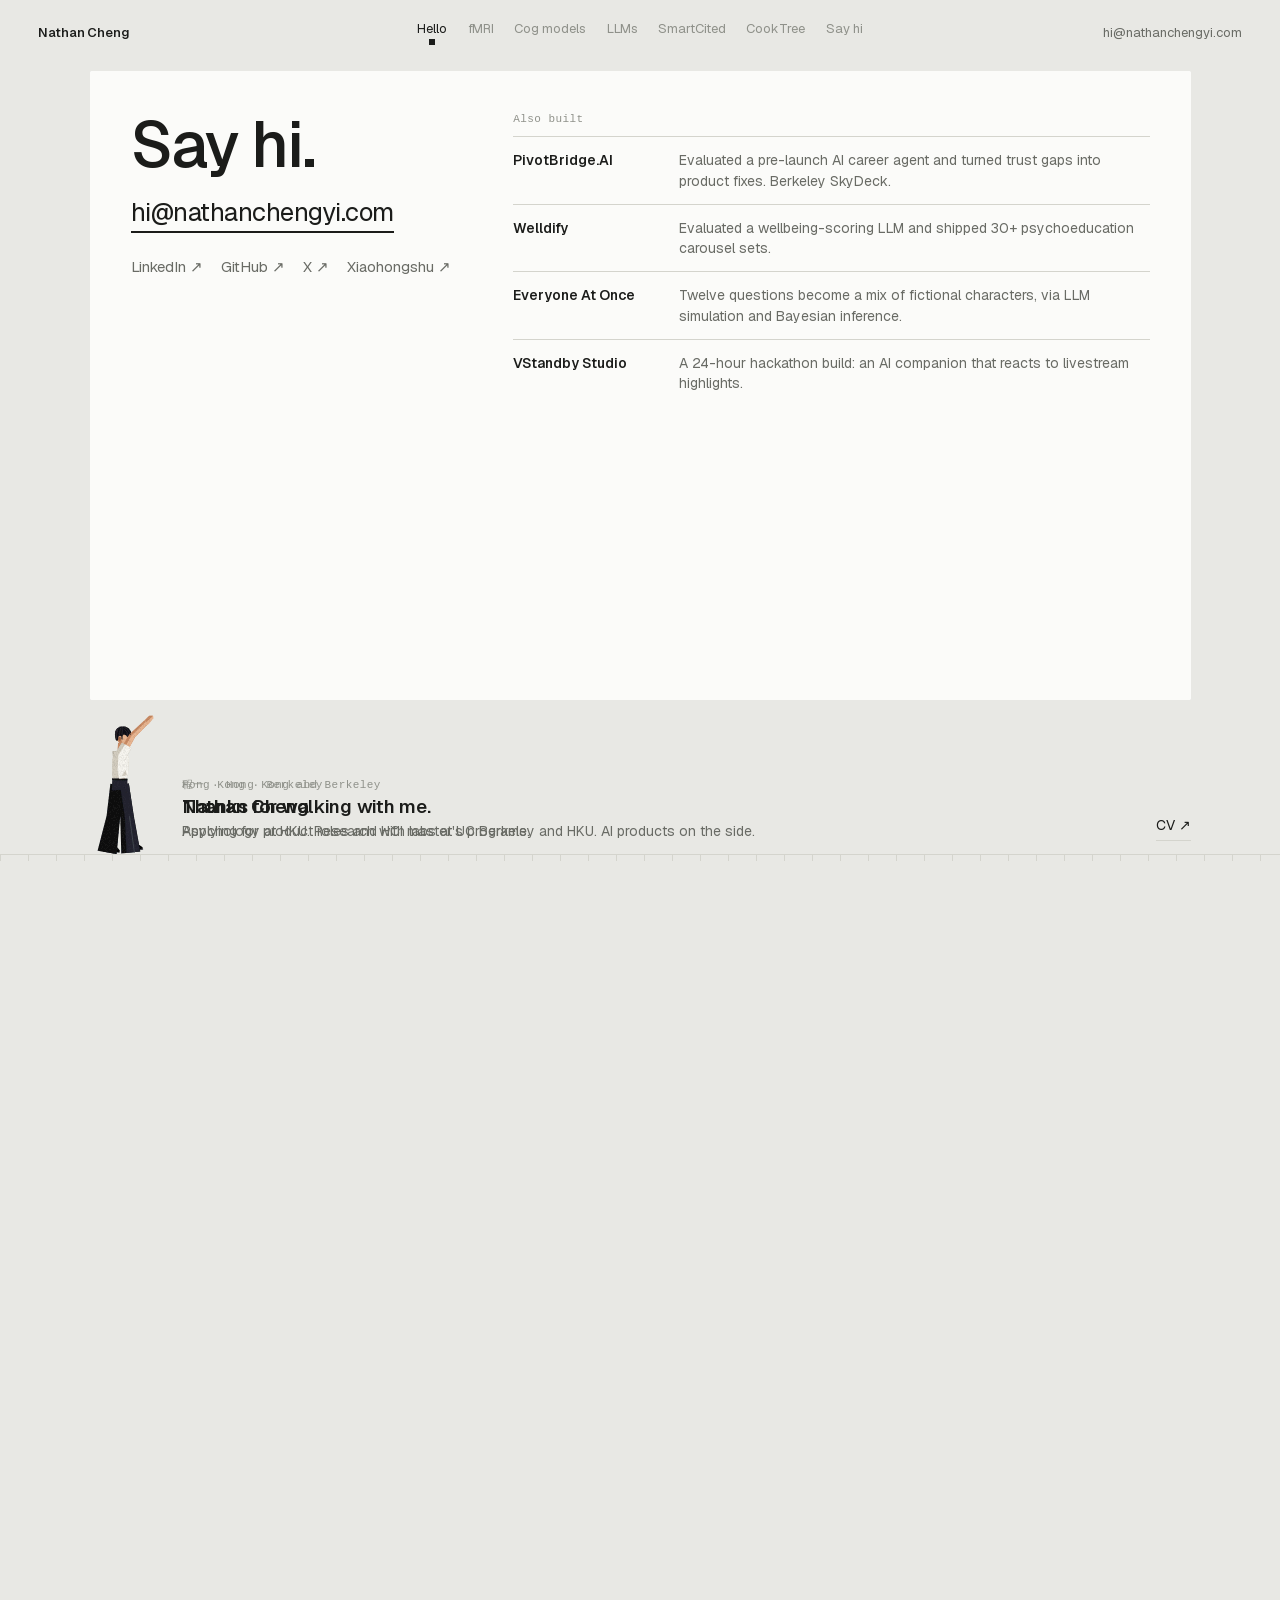
==== commit 2eed2dc4: "Make the interactive gallery the homepage; keep the previous page at /classic/ The rauno-style horiz" ====
--- a/index.html
+++ b/index.html
@@ -1,4651 +1,305 @@
-<!DOCTYPE html>
-<html lang="en"><head>
-<meta charset="UTF-8">
-<meta name="viewport" content="width=device-width, initial-scale=1.0">
-<title>Nathan Cheng · 程一</title>
-<link rel="icon" href="data:image/svg+xml,%3Csvg xmlns='http://www.w3.org/2000/svg' viewBox='0 0 64 64'%3E%3Crect width='64' height='64' rx='12' fill='%2305090c'/%3E%3Ctext x='32' y='42' text-anchor='middle' font-family='Georgia,serif' font-size='28' fill='%235be0bf'%3ENC%3C/text%3E%3C/svg%3E">
-
-<style>/* cyrillic-ext */
-@font-face {
-  font-family: 'Geist';
-  font-style: normal;
-  font-weight: 300;
-  font-display: swap;
-  src: url("assets/406ff196-9a1d-473f-8d16-a6c9b97832ac.woff2") format('woff2');
-  unicode-range: U+0460-052F, U+1C80-1C8A, U+20B4, U+2DE0-2DFF, U+A640-A69F, U+FE2E-FE2F;
-}
-/* cyrillic */
-@font-face {
-  font-family: 'Geist';
-  font-style: normal;
-  font-weight: 300;
-  font-display: swap;
-  src: url("assets/a07b45ac-2dd8-4968-9e25-42e28d0f3541.woff2") format('woff2');
-  unicode-range: U+0301, U+0400-045F, U+0490-0491, U+04B0-04B1, U+2116;
-}
-/* vietnamese */
-@font-face {
-  font-family: 'Geist';
-  font-style: normal;
-  font-weight: 300;
-  font-display: swap;
-  src: url("assets/fdc91649-706a-4831-848d-0810960afbfd.woff2") format('woff2');
-  unicode-range: U+0102-0103, U+0110-0111, U+0128-0129, U+0168-0169, U+01A0-01A1, U+01AF-01B0, U+0300-0301, U+0303-0304, U+0308-0309, U+0323, U+0329, U+1EA0-1EF9, U+20AB;
-}
-/* latin-ext */
-@font-face {
-  font-family: 'Geist';
-  font-style: normal;
-  font-weight: 300;
-  font-display: swap;
-  src: url("assets/aa90a2c1-c857-4270-928f-7e5e3acef69a.woff2") format('woff2');
-  unicode-range: U+0100-02BA, U+02BD-02C5, U+02C7-02CC, U+02CE-02D7, U+02DD-02FF, U+0304, U+0308, U+0329, U+1D00-1DBF, U+1E00-1E9F, U+1EF2-1EFF, U+2020, U+20A0-20AB, U+20AD-20C0, U+2113, U+2C60-2C7F, U+A720-A7FF;
-}
-/* latin */
-@font-face {
-  font-family: 'Geist';
-  font-style: normal;
-  font-weight: 300;
-  font-display: swap;
-  src: url("assets/fd5b22b3-99f3-406f-8edd-89c9b21847e5.woff2") format('woff2');
-  unicode-range: U+0000-00FF, U+0131, U+0152-0153, U+02BB-02BC, U+02C6, U+02DA, U+02DC, U+0304, U+0308, U+0329, U+2000-206F, U+20AC, U+2122, U+2191, U+2193, U+2212, U+2215, U+FEFF, U+FFFD;
-}
-/* cyrillic-ext */
-@font-face {
-  font-family: 'Geist';
-  font-style: normal;
-  font-weight: 400;
-  font-display: swap;
-  src: url("assets/406ff196-9a1d-473f-8d16-a6c9b97832ac.woff2") format('woff2');
-  unicode-range: U+0460-052F, U+1C80-1C8A, U+20B4, U+2DE0-2DFF, U+A640-A69F, U+FE2E-FE2F;
-}
-/* cyrillic */
-@font-face {
-  font-family: 'Geist';
-  font-style: normal;
-  font-weight: 400;
-  font-display: swap;
-  src: url("assets/a07b45ac-2dd8-4968-9e25-42e28d0f3541.woff2") format('woff2');
-  unicode-range: U+0301, U+0400-045F, U+0490-0491, U+04B0-04B1, U+2116;
-}
-/* vietnamese */
-@font-face {
-  font-family: 'Geist';
-  font-style: normal;
-  font-weight: 400;
-  font-display: swap;
-  src: url("assets/fdc91649-706a-4831-848d-0810960afbfd.woff2") format('woff2');
-  unicode-range: U+0102-0103, U+0110-0111, U+0128-0129, U+0168-0169, U+01A0-01A1, U+01AF-01B0, U+0300-0301, U+0303-0304, U+0308-0309, U+0323, U+0329, U+1EA0-1EF9, U+20AB;
-}
-/* latin-ext */
-@font-face {
-  font-family: 'Geist';
-  font-style: normal;
-  font-weight: 400;
-  font-display: swap;
-  src: url("assets/aa90a2c1-c857-4270-928f-7e5e3acef69a.woff2") format('woff2');
-  unicode-range: U+0100-02BA, U+02BD-02C5, U+02C7-02CC, U+02CE-02D7, U+02DD-02FF, U+0304, U+0308, U+0329, U+1D00-1DBF, U+1E00-1E9F, U+1EF2-1EFF, U+2020, U+20A0-20AB, U+20AD-20C0, U+2113, U+2C60-2C7F, U+A720-A7FF;
-}
-/* latin */
-@font-face {
-  font-family: 'Geist';
-  font-style: normal;
-  font-weight: 400;
-  font-display: swap;
-  src: url("assets/fd5b22b3-99f3-406f-8edd-89c9b21847e5.woff2") format('woff2');
-  unicode-range: U+0000-00FF, U+0131, U+0152-0153, U+02BB-02BC, U+02C6, U+02DA, U+02DC, U+0304, U+0308, U+0329, U+2000-206F, U+20AC, U+2122, U+2191, U+2193, U+2212, U+2215, U+FEFF, U+FFFD;
-}
-/* cyrillic-ext */
-@font-face {
-  font-family: 'Geist';
-  font-style: normal;
-  font-weight: 500;
-  font-display: swap;
-  src: url("assets/406ff196-9a1d-473f-8d16-a6c9b97832ac.woff2") format('woff2');
-  unicode-range: U+0460-052F, U+1C80-1C8A, U+20B4, U+2DE0-2DFF, U+A640-A69F, U+FE2E-FE2F;
-}
-/* cyrillic */
-@font-face {
-  font-family: 'Geist';
-  font-style: normal;
-  font-weight: 500;
-  font-display: swap;
-  src: url("assets/a07b45ac-2dd8-4968-9e25-42e28d0f3541.woff2") format('woff2');
-  unicode-range: U+0301, U+0400-045F, U+0490-0491, U+04B0-04B1, U+2116;
-}
-/* vietnamese */
-@font-face {
-  font-family: 'Geist';
-  font-style: normal;
-  font-weight: 500;
-  font-display: swap;
-  src: url("assets/fdc91649-706a-4831-848d-0810960afbfd.woff2") format('woff2');
-  unicode-range: U+0102-0103, U+0110-0111, U+0128-0129, U+0168-0169, U+01A0-01A1, U+01AF-01B0, U+0300-0301, U+0303-0304, U+0308-0309, U+0323, U+0329, U+1EA0-1EF9, U+20AB;
-}
-/* latin-ext */
-@font-face {
-  font-family: 'Geist';
-  font-style: normal;
-  font-weight: 500;
-  font-display: swap;
-  src: url("assets/aa90a2c1-c857-4270-928f-7e5e3acef69a.woff2") format('woff2');
-  unicode-range: U+0100-02BA, U+02BD-02C5, U+02C7-02CC, U+02CE-02D7, U+02DD-02FF, U+0304, U+0308, U+0329, U+1D00-1DBF, U+1E00-1E9F, U+1EF2-1EFF, U+2020, U+20A0-20AB, U+20AD-20C0, U+2113, U+2C60-2C7F, U+A720-A7FF;
-}
-/* latin */
-@font-face {
-  font-family: 'Geist';
-  font-style: normal;
-  font-weight: 500;
-  font-display: swap;
-  src: url("assets/fd5b22b3-99f3-406f-8edd-89c9b21847e5.woff2") format('woff2');
-  unicode-range: U+0000-00FF, U+0131, U+0152-0153, U+02BB-02BC, U+02C6, U+02DA, U+02DC, U+0304, U+0308, U+0329, U+2000-206F, U+20AC, U+2122, U+2191, U+2193, U+2212, U+2215, U+FEFF, U+FFFD;
-}
-/* cyrillic-ext */
-@font-face {
-  font-family: 'Geist';
-  font-style: normal;
-  font-weight: 600;
-  font-display: swap;
-  src: url("assets/406ff196-9a1d-473f-8d16-a6c9b97832ac.woff2") format('woff2');
-  unicode-range: U+0460-052F, U+1C80-1C8A, U+20B4, U+2DE0-2DFF, U+A640-A69F, U+FE2E-FE2F;
-}
-/* cyrillic */
-@font-face {
-  font-family: 'Geist';
-  font-style: normal;
-  font-weight: 600;
-  font-display: swap;
-  src: url("assets/a07b45ac-2dd8-4968-9e25-42e28d0f3541.woff2") format('woff2');
-  unicode-range: U+0301, U+0400-045F, U+0490-0491, U+04B0-04B1, U+2116;
-}
-/* vietnamese */
-@font-face {
-  font-family: 'Geist';
-  font-style: normal;
-  font-weight: 600;
-  font-display: swap;
-  src: url("assets/fdc91649-706a-4831-848d-0810960afbfd.woff2") format('woff2');
-  unicode-range: U+0102-0103, U+0110-0111, U+0128-0129, U+0168-0169, U+01A0-01A1, U+01AF-01B0, U+0300-0301, U+0303-0304, U+0308-0309, U+0323, U+0329, U+1EA0-1EF9, U+20AB;
-}
-/* latin-ext */
-@font-face {
-  font-family: 'Geist';
-  font-style: normal;
-  font-weight: 600;
-  font-display: swap;
-  src: url("assets/aa90a2c1-c857-4270-928f-7e5e3acef69a.woff2") format('woff2');
-  unicode-range: U+0100-02BA, U+02BD-02C5, U+02C7-02CC, U+02CE-02D7, U+02DD-02FF, U+0304, U+0308, U+0329, U+1D00-1DBF, U+1E00-1E9F, U+1EF2-1EFF, U+2020, U+20A0-20AB, U+20AD-20C0, U+2113, U+2C60-2C7F, U+A720-A7FF;
-}
-/* latin */
-@font-face {
-  font-family: 'Geist';
-  font-style: normal;
-  font-weight: 600;
-  font-display: swap;
-  src: url("assets/fd5b22b3-99f3-406f-8edd-89c9b21847e5.woff2") format('woff2');
-  unicode-range: U+0000-00FF, U+0131, U+0152-0153, U+02BB-02BC, U+02C6, U+02DA, U+02DC, U+0304, U+0308, U+0329, U+2000-206F, U+20AC, U+2122, U+2191, U+2193, U+2212, U+2215, U+FEFF, U+FFFD;
-}
-/* cyrillic-ext */
-@font-face {
-  font-family: 'Geist Mono';
-  font-style: normal;
-  font-weight: 400;
-  font-display: swap;
-  src: url("assets/4deb1735-7fc5-4e44-931a-0e9ace852eaf.woff2") format('woff2');
-  unicode-range: U+0460-052F, U+1C80-1C8A, U+20B4, U+2DE0-2DFF, U+A640-A69F, U+FE2E-FE2F;
-}
-/* cyrillic */
-@font-face {
-  font-family: 'Geist Mono';
-  font-style: normal;
-  font-weight: 400;
-  font-display: swap;
-  src: url("assets/641f520a-6e91-494b-a622-f8a7eb7b8e82.woff2") format('woff2');
-  unicode-range: U+0301, U+0400-045F, U+0490-0491, U+04B0-04B1, U+2116;
-}
-/* symbols2 */
-@font-face {
-  font-family: 'Geist Mono';
-  font-style: normal;
-  font-weight: 400;
-  font-display: swap;
-  src: url("assets/8c918bd3-a29f-4738-ba92-1f7b3ba938ee.woff2") format('woff2');
-  unicode-range: U+2000-2001, U+2004-2008, U+200A, U+23B8-23BD, U+2500-259F;
-}
-/* vietnamese */
-@font-face {
-  font-family: 'Geist Mono';
-  font-style: normal;
-  font-weight: 400;
-  font-display: swap;
-  src: url("assets/a87efb95-933f-4abd-8d6a-b9994d7c7fd7.woff2") format('woff2');
-  unicode-range: U+0102-0103, U+0110-0111, U+0128-0129, U+0168-0169, U+01A0-01A1, U+01AF-01B0, U+0300-0301, U+0303-0304, U+0308-0309, U+0323, U+0329, U+1EA0-1EF9, U+20AB;
-}
-/* latin-ext */
-@font-face {
-  font-family: 'Geist Mono';
-  font-style: normal;
-  font-weight: 400;
-  font-display: swap;
-  src: url("assets/8f71ce33-ca8a-4b1d-8ab3-5d16560b2640.woff2") format('woff2');
-  unicode-range: U+0100-02BA, U+02BD-02C5, U+02C7-02CC, U+02CE-02D7, U+02DD-02FF, U+0304, U+0308, U+0329, U+1D00-1DBF, U+1E00-1E9F, U+1EF2-1EFF, U+2020, U+20A0-20AB, U+20AD-20C0, U+2113, U+2C60-2C7F, U+A720-A7FF;
-}
-/* latin */
-@font-face {
-  font-family: 'Geist Mono';
-  font-style: normal;
-  font-weight: 400;
-  font-display: swap;
-  src: url("assets/cc02ea3b-0bcb-44e5-9887-5b1817700474.woff2") format('woff2');
-  unicode-range: U+0000-00FF, U+0131, U+0152-0153, U+02BB-02BC, U+02C6, U+02DA, U+02DC, U+0304, U+0308, U+0329, U+2000-206F, U+20AC, U+2122, U+2191, U+2193, U+2212, U+2215, U+FEFF, U+FFFD;
-}
-/* cyrillic-ext */
-@font-face {
-  font-family: 'Geist Mono';
-  font-style: normal;
-  font-weight: 500;
-  font-display: swap;
-  src: url("assets/4deb1735-7fc5-4e44-931a-0e9ace852eaf.woff2") format('woff2');
-  unicode-range: U+0460-052F, U+1C80-1C8A, U+20B4, U+2DE0-2DFF, U+A640-A69F, U+FE2E-FE2F;
-}
-/* cyrillic */
-@font-face {
-  font-family: 'Geist Mono';
-  font-style: normal;
-  font-weight: 500;
-  font-display: swap;
-  src: url("assets/641f520a-6e91-494b-a622-f8a7eb7b8e82.woff2") format('woff2');
-  unicode-range: U+0301, U+0400-045F, U+0490-0491, U+04B0-04B1, U+2116;
-}
-/* symbols2 */
-@font-face {
-  font-family: 'Geist Mono';
-  font-style: normal;
-  font-weight: 500;
-  font-display: swap;
-  src: url("assets/8c918bd3-a29f-4738-ba92-1f7b3ba938ee.woff2") format('woff2');
-  unicode-range: U+2000-2001, U+2004-2008, U+200A, U+23B8-23BD, U+2500-259F;
-}
-/* vietnamese */
-@font-face {
-  font-family: 'Geist Mono';
-  font-style: normal;
-  font-weight: 500;
-  font-display: swap;
-  src: url("assets/a87efb95-933f-4abd-8d6a-b9994d7c7fd7.woff2") format('woff2');
-  unicode-range: U+0102-0103, U+0110-0111, U+0128-0129, U+0168-0169, U+01A0-01A1, U+01AF-01B0, U+0300-0301, U+0303-0304, U+0308-0309, U+0323, U+0329, U+1EA0-1EF9, U+20AB;
-}
-/* latin-ext */
-@font-face {
-  font-family: 'Geist Mono';
-  font-style: normal;
-  font-weight: 500;
-  font-display: swap;
-  src: url("assets/8f71ce33-ca8a-4b1d-8ab3-5d16560b2640.woff2") format('woff2');
-  unicode-range: U+0100-02BA, U+02BD-02C5, U+02C7-02CC, U+02CE-02D7, U+02DD-02FF, U+0304, U+0308, U+0329, U+1D00-1DBF, U+1E00-1E9F, U+1EF2-1EFF, U+2020, U+20A0-20AB, U+20AD-20C0, U+2113, U+2C60-2C7F, U+A720-A7FF;
-}
-/* latin */
-@font-face {
-  font-family: 'Geist Mono';
-  font-style: normal;
-  font-weight: 500;
-  font-display: swap;
-  src: url("assets/cc02ea3b-0bcb-44e5-9887-5b1817700474.woff2") format('woff2');
-  unicode-range: U+0000-00FF, U+0131, U+0152-0153, U+02BB-02BC, U+02C6, U+02DA, U+02DC, U+0304, U+0308, U+0329, U+2000-206F, U+20AC, U+2122, U+2191, U+2193, U+2212, U+2215, U+FEFF, U+FFFD;
-}
-/* latin-ext */
-@font-face {
-  font-family: 'Instrument Serif';
-  font-style: italic;
-  font-weight: 400;
-  font-display: swap;
-  src: url("assets/82342b53-bb4f-4920-b3ee-62aa6d832d21.woff2") format('woff2');
-  unicode-range: U+0100-02BA, U+02BD-02C5, U+02C7-02CC, U+02CE-02D7, U+02DD-02FF, U+0304, U+0308, U+0329, U+1D00-1DBF, U+1E00-1E9F, U+1EF2-1EFF, U+2020, U+20A0-20AB, U+20AD-20C0, U+2113, U+2C60-2C7F, U+A720-A7FF;
-}
-/* latin */
-@font-face {
-  font-family: 'Instrument Serif';
-  font-style: italic;
-  font-weight: 400;
-  font-display: swap;
-  src: url("assets/39fcc3da-72b2-45c7-a896-44518036417e.woff2") format('woff2');
-  unicode-range: U+0000-00FF, U+0131, U+0152-0153, U+02BB-02BC, U+02C6, U+02DA, U+02DC, U+0304, U+0308, U+0329, U+2000-206F, U+20AC, U+2122, U+2191, U+2193, U+2212, U+2215, U+FEFF, U+FFFD;
-}
-/* latin-ext */
-@font-face {
-  font-family: 'Instrument Serif';
-  font-style: normal;
-  font-weight: 400;
-  font-display: swap;
-  src: url("assets/51de1911-5d71-4600-9000-8649d9fd3657.woff2") format('woff2');
-  unicode-range: U+0100-02BA, U+02BD-02C5, U+02C7-02CC, U+02CE-02D7, U+02DD-02FF, U+0304, U+0308, U+0329, U+1D00-1DBF, U+1E00-1E9F, U+1EF2-1EFF, U+2020, U+20A0-20AB, U+20AD-20C0, U+2113, U+2C60-2C7F, U+A720-A7FF;
-}
-/* latin */
-@font-face {
-  font-family: 'Instrument Serif';
-  font-style: normal;
-  font-weight: 400;
-  font-display: swap;
-  src: url("assets/1f8f34b9-cf24-4804-b10e-a62b83141c63.woff2") format('woff2');
-  unicode-range: U+0000-00FF, U+0131, U+0152-0153, U+02BB-02BC, U+02C6, U+02DA, U+02DC, U+0304, U+0308, U+0329, U+2000-206F, U+20AC, U+2122, U+2191, U+2193, U+2212, U+2215, U+FEFF, U+FFFD;
-}
-/* cyrillic-ext */
-@font-face {
-  font-family: 'Inter Tight';
-  font-style: normal;
-  font-weight: 400;
-  font-display: swap;
-  src: url("assets/a51eeeb6-c820-4dff-87d1-be201de6d6c6.woff2") format('woff2');
-  unicode-range: U+0460-052F, U+1C80-1C8A, U+20B4, U+2DE0-2DFF, U+A640-A69F, U+FE2E-FE2F;
-}
-/* cyrillic */
-@font-face {
-  font-family: 'Inter Tight';
-  font-style: normal;
-  font-weight: 400;
-  font-display: swap;
-  src: url("assets/ab0a4b1e-ab73-496b-af67-f193a695d91c.woff2") format('woff2');
-  unicode-range: U+0301, U+0400-045F, U+0490-0491, U+04B0-04B1, U+2116;
-}
-/* greek-ext */
-@font-face {
-  font-family: 'Inter Tight';
-  font-style: normal;
-  font-weight: 400;
-  font-display: swap;
-  src: url("assets/25505357-8109-42a3-92f9-4ddcd8b09b17.woff2") format('woff2');
-  unicode-range: U+1F00-1FFF;
-}
-/* greek */
-@font-face {
-  font-family: 'Inter Tight';
-  font-style: normal;
-  font-weight: 400;
-  font-display: swap;
-  src: url("assets/26ed3e5c-01b4-41af-aea3-d588970f95c6.woff2") format('woff2');
-  unicode-range: U+0370-0377, U+037A-037F, U+0384-038A, U+038C, U+038E-03A1, U+03A3-03FF;
-}
-/* vietnamese */
-@font-face {
-  font-family: 'Inter Tight';
-  font-style: normal;
-  font-weight: 400;
-  font-display: swap;
-  src: url("assets/d5d8c652-afb6-4164-b092-658f5ea5ee05.woff2") format('woff2');
-  unicode-range: U+0102-0103, U+0110-0111, U+0128-0129, U+0168-0169, U+01A0-01A1, U+01AF-01B0, U+0300-0301, U+0303-0304, U+0308-0309, U+0323, U+0329, U+1EA0-1EF9, U+20AB;
-}
-/* latin-ext */
-@font-face {
-  font-family: 'Inter Tight';
-  font-style: normal;
-  font-weight: 400;
-  font-display: swap;
-  src: url("assets/9e79aa16-de63-41fd-900c-c9a64ae68954.woff2") format('woff2');
-  unicode-range: U+0100-02BA, U+02BD-02C5, U+02C7-02CC, U+02CE-02D7, U+02DD-02FF, U+0304, U+0308, U+0329, U+1D00-1DBF, U+1E00-1E9F, U+1EF2-1EFF, U+2020, U+20A0-20AB, U+20AD-20C0, U+2113, U+2C60-2C7F, U+A720-A7FF;
-}
-/* latin */
-@font-face {
-  font-family: 'Inter Tight';
-  font-style: normal;
-  font-weight: 400;
-  font-display: swap;
-  src: url("assets/fe923ce8-3e63-41a2-ae22-30a5498c49ff.woff2") format('woff2');
-  unicode-range: U+0000-00FF, U+0131, U+0152-0153, U+02BB-02BC, U+02C6, U+02DA, U+02DC, U+0304, U+0308, U+0329, U+2000-206F, U+20AC, U+2122, U+2191, U+2193, U+2212, U+2215, U+FEFF, U+FFFD;
-}
-/* cyrillic-ext */
-@font-face {
-  font-family: 'Inter Tight';
-  font-style: normal;
-  font-weight: 500;
-  font-display: swap;
-  src: url("assets/a51eeeb6-c820-4dff-87d1-be201de6d6c6.woff2") format('woff2');
-  unicode-range: U+0460-052F, U+1C80-1C8A, U+20B4, U+2DE0-2DFF, U+A640-A69F, U+FE2E-FE2F;
-}
-/* cyrillic */
-@font-face {
-  font-family: 'Inter Tight';
-  font-style: normal;
-  font-weight: 500;
-  font-display: swap;
-  src: url("assets/ab0a4b1e-ab73-496b-af67-f193a695d91c.woff2") format('woff2');
-  unicode-range: U+0301, U+0400-045F, U+0490-0491, U+04B0-04B1, U+2116;
-}
-/* greek-ext */
-@font-face {
-  font-family: 'Inter Tight';
-  font-style: normal;
-  font-weight: 500;
-  font-display: swap;
-  src: url("assets/25505357-8109-42a3-92f9-4ddcd8b09b17.woff2") format('woff2');
-  unicode-range: U+1F00-1FFF;
-}
-/* greek */
-@font-face {
-  font-family: 'Inter Tight';
-  font-style: normal;
-  font-weight: 500;
-  font-display: swap;
-  src: url("assets/26ed3e5c-01b4-41af-aea3-d588970f95c6.woff2") format('woff2');
-  unicode-range: U+0370-0377, U+037A-037F, U+0384-038A, U+038C, U+038E-03A1, U+03A3-03FF;
-}
-/* vietnamese */
-@font-face {
-  font-family: 'Inter Tight';
-  font-style: normal;
-  font-weight: 500;
-  font-display: swap;
-  src: url("assets/d5d8c652-afb6-4164-b092-658f5ea5ee05.woff2") format('woff2');
-  unicode-range: U+0102-0103, U+0110-0111, U+0128-0129, U+0168-0169, U+01A0-01A1, U+01AF-01B0, U+0300-0301, U+0303-0304, U+0308-0309, U+0323, U+0329, U+1EA0-1EF9, U+20AB;
-}
-/* latin-ext */
-@font-face {
-  font-family: 'Inter Tight';
-  font-style: normal;
-  font-weight: 500;
-  font-display: swap;
-  src: url("assets/9e79aa16-de63-41fd-900c-c9a64ae68954.woff2") format('woff2');
-  unicode-range: U+0100-02BA, U+02BD-02C5, U+02C7-02CC, U+02CE-02D7, U+02DD-02FF, U+0304, U+0308, U+0329, U+1D00-1DBF, U+1E00-1E9F, U+1EF2-1EFF, U+2020, U+20A0-20AB, U+20AD-20C0, U+2113, U+2C60-2C7F, U+A720-A7FF;
-}
-/* latin */
-@font-face {
-  font-family: 'Inter Tight';
-  font-style: normal;
-  font-weight: 500;
-  font-display: swap;
-  src: url("assets/fe923ce8-3e63-41a2-ae22-30a5498c49ff.woff2") format('woff2');
-  unicode-range: U+0000-00FF, U+0131, U+0152-0153, U+02BB-02BC, U+02C6, U+02DA, U+02DC, U+0304, U+0308, U+0329, U+2000-206F, U+20AC, U+2122, U+2191, U+2193, U+2212, U+2215, U+FEFF, U+FFFD;
-}
-/* cyrillic-ext */
-@font-face {
-  font-family: 'Inter Tight';
-  font-style: normal;
-  font-weight: 600;
-  font-display: swap;
-  src: url("assets/a51eeeb6-c820-4dff-87d1-be201de6d6c6.woff2") format('woff2');
-  unicode-range: U+0460-052F, U+1C80-1C8A, U+20B4, U+2DE0-2DFF, U+A640-A69F, U+FE2E-FE2F;
-}
-/* cyrillic */
-@font-face {
-  font-family: 'Inter Tight';
-  font-style: normal;
-  font-weight: 600;
-  font-display: swap;
-  src: url("assets/ab0a4b1e-ab73-496b-af67-f193a695d91c.woff2") format('woff2');
-  unicode-range: U+0301, U+0400-045F, U+0490-0491, U+04B0-04B1, U+2116;
-}
-/* greek-ext */
-@font-face {
-  font-family: 'Inter Tight';
-  font-style: normal;
-  font-weight: 600;
-  font-display: swap;
-  src: url("assets/25505357-8109-42a3-92f9-4ddcd8b09b17.woff2") format('woff2');
-  unicode-range: U+1F00-1FFF;
-}
-/* greek */
-@font-face {
-  font-family: 'Inter Tight';
-  font-style: normal;
-  font-weight: 600;
-  font-display: swap;
-  src: url("assets/26ed3e5c-01b4-41af-aea3-d588970f95c6.woff2") format('woff2');
-  unicode-range: U+0370-0377, U+037A-037F, U+0384-038A, U+038C, U+038E-03A1, U+03A3-03FF;
-}
-/* vietnamese */
-@font-face {
-  font-family: 'Inter Tight';
-  font-style: normal;
-  font-weight: 600;
-  font-display: swap;
-  src: url("assets/d5d8c652-afb6-4164-b092-658f5ea5ee05.woff2") format('woff2');
-  unicode-range: U+0102-0103, U+0110-0111, U+0128-0129, U+0168-0169, U+01A0-01A1, U+01AF-01B0, U+0300-0301, U+0303-0304, U+0308-0309, U+0323, U+0329, U+1EA0-1EF9, U+20AB;
-}
-/* latin-ext */
-@font-face {
-  font-family: 'Inter Tight';
-  font-style: normal;
-  font-weight: 600;
-  font-display: swap;
-  src: url("assets/9e79aa16-de63-41fd-900c-c9a64ae68954.woff2") format('woff2');
-  unicode-range: U+0100-02BA, U+02BD-02C5, U+02C7-02CC, U+02CE-02D7, U+02DD-02FF, U+0304, U+0308, U+0329, U+1D00-1DBF, U+1E00-1E9F, U+1EF2-1EFF, U+2020, U+20A0-20AB, U+20AD-20C0, U+2113, U+2C60-2C7F, U+A720-A7FF;
-}
-/* latin */
-@font-face {
-  font-family: 'Inter Tight';
-  font-style: normal;
-  font-weight: 600;
-  font-display: swap;
-  src: url("assets/fe923ce8-3e63-41a2-ae22-30a5498c49ff.woff2") format('woff2');
-  unicode-range: U+0000-00FF, U+0131, U+0152-0153, U+02BB-02BC, U+02C6, U+02DA, U+02DC, U+0304, U+0308, U+0329, U+2000-206F, U+20AC, U+2122, U+2191, U+2193, U+2212, U+2215, U+FEFF, U+FFFD;
-}
-/* cyrillic-ext */
-@font-face {
-  font-family: 'JetBrains Mono';
-  font-style: normal;
-  font-weight: 400;
-  font-display: swap;
-  src: url("assets/3a2e7a4b-8eec-4616-9c74-81284ee72102.woff2") format('woff2');
-  unicode-range: U+0460-052F, U+1C80-1C8A, U+20B4, U+2DE0-2DFF, U+A640-A69F, U+FE2E-FE2F;
-}
-/* cyrillic */
-@font-face {
-  font-family: 'JetBrains Mono';
-  font-style: normal;
-  font-weight: 400;
-  font-display: swap;
-  src: url("assets/2487b6d4-87ba-4f90-b402-2cc6429050ec.woff2") format('woff2');
-  unicode-range: U+0301, U+0400-045F, U+0490-0491, U+04B0-04B1, U+2116;
-}
-/* greek */
-@font-face {
-  font-family: 'JetBrains Mono';
-  font-style: normal;
-  font-weight: 400;
-  font-display: swap;
-  src: url("assets/581ddb53-e612-4a73-ab0d-94c325a8590e.woff2") format('woff2');
-  unicode-range: U+0370-0377, U+037A-037F, U+0384-038A, U+038C, U+038E-03A1, U+03A3-03FF;
-}
-/* vietnamese */
-@font-face {
-  font-family: 'JetBrains Mono';
-  font-style: normal;
-  font-weight: 400;
-  font-display: swap;
-  src: url("assets/9388a95d-3f0e-4508-9102-c8d69b450842.woff2") format('woff2');
-  unicode-range: U+0102-0103, U+0110-0111, U+0128-0129, U+0168-0169, U+01A0-01A1, U+01AF-01B0, U+0300-0301, U+0303-0304, U+0308-0309, U+0323, U+0329, U+1EA0-1EF9, U+20AB;
-}
-/* latin-ext */
-@font-face {
-  font-family: 'JetBrains Mono';
-  font-style: normal;
-  font-weight: 400;
-  font-display: swap;
-  src: url("assets/2ed41b9b-4104-4cdb-8234-b56d3dfb60a6.woff2") format('woff2');
-  unicode-range: U+0100-02BA, U+02BD-02C5, U+02C7-02CC, U+02CE-02D7, U+02DD-02FF, U+0304, U+0308, U+0329, U+1D00-1DBF, U+1E00-1E9F, U+1EF2-1EFF, U+2020, U+20A0-20AB, U+20AD-20C0, U+2113, U+2C60-2C7F, U+A720-A7FF;
-}
-/* latin */
-@font-face {
-  font-family: 'JetBrains Mono';
-  font-style: normal;
-  font-weight: 400;
-  font-display: swap;
-  src: url("assets/a6712384-d311-4d32-a583-69634cc74be7.woff2") format('woff2');
-  unicode-range: U+0000-00FF, U+0131, U+0152-0153, U+02BB-02BC, U+02C6, U+02DA, U+02DC, U+0304, U+0308, U+0329, U+2000-206F, U+20AC, U+2122, U+2191, U+2193, U+2212, U+2215, U+FEFF, U+FFFD;
-}
-/* cyrillic-ext */
-@font-face {
-  font-family: 'JetBrains Mono';
-  font-style: normal;
-  font-weight: 500;
-  font-display: swap;
-  src: url("assets/3a2e7a4b-8eec-4616-9c74-81284ee72102.woff2") format('woff2');
-  unicode-range: U+0460-052F, U+1C80-1C8A, U+20B4, U+2DE0-2DFF, U+A640-A69F, U+FE2E-FE2F;
-}
-/* cyrillic */
-@font-face {
-  font-family: 'JetBrains Mono';
-  font-style: normal;
-  font-weight: 500;
-  font-display: swap;
-  src: url("assets/2487b6d4-87ba-4f90-b402-2cc6429050ec.woff2") format('woff2');
-  unicode-range: U+0301, U+0400-045F, U+0490-0491, U+04B0-04B1, U+2116;
-}
-/* greek */
-@font-face {
-  font-family: 'JetBrains Mono';
-  font-style: normal;
-  font-weight: 500;
-  font-display: swap;
-  src: url("assets/581ddb53-e612-4a73-ab0d-94c325a8590e.woff2") format('woff2');
-  unicode-range: U+0370-0377, U+037A-037F, U+0384-038A, U+038C, U+038E-03A1, U+03A3-03FF;
-}
-/* vietnamese */
-@font-face {
-  font-family: 'JetBrains Mono';
-  font-style: normal;
-  font-weight: 500;
-  font-display: swap;
-  src: url("assets/9388a95d-3f0e-4508-9102-c8d69b450842.woff2") format('woff2');
-  unicode-range: U+0102-0103, U+0110-0111, U+0128-0129, U+0168-0169, U+01A0-01A1, U+01AF-01B0, U+0300-0301, U+0303-0304, U+0308-0309, U+0323, U+0329, U+1EA0-1EF9, U+20AB;
-}
-/* latin-ext */
-@font-face {
-  font-family: 'JetBrains Mono';
-  font-style: normal;
-  font-weight: 500;
-  font-display: swap;
-  src: url("assets/2ed41b9b-4104-4cdb-8234-b56d3dfb60a6.woff2") format('woff2');
-  unicode-range: U+0100-02BA, U+02BD-02C5, U+02C7-02CC, U+02CE-02D7, U+02DD-02FF, U+0304, U+0308, U+0329, U+1D00-1DBF, U+1E00-1E9F, U+1EF2-1EFF, U+2020, U+20A0-20AB, U+20AD-20C0, U+2113, U+2C60-2C7F, U+A720-A7FF;
-}
-/* latin */
-@font-face {
-  font-family: 'JetBrains Mono';
-  font-style: normal;
-  font-weight: 500;
-  font-display: swap;
-  src: url("assets/a6712384-d311-4d32-a583-69634cc74be7.woff2") format('woff2');
-  unicode-range: U+0000-00FF, U+0131, U+0152-0153, U+02BB-02BC, U+02C6, U+02DA, U+02DC, U+0304, U+0308, U+0329, U+2000-206F, U+20AC, U+2122, U+2191, U+2193, U+2212, U+2215, U+FEFF, U+FFFD;
-}
-/* vietnamese */
-@font-face {
-  font-family: 'Newsreader';
-  font-style: italic;
-  font-weight: 300;
-  font-display: swap;
-  src: url("assets/b1d351de-21e8-4328-9dc5-1d7b17c51d9b.woff2") format('woff2');
-  unicode-range: U+0102-0103, U+0110-0111, U+0128-0129, U+0168-0169, U+01A0-01A1, U+01AF-01B0, U+0300-0301, U+0303-0304, U+0308-0309, U+0323, U+0329, U+1EA0-1EF9, U+20AB;
-}
-/* latin-ext */
-@font-face {
-  font-family: 'Newsreader';
-  font-style: italic;
-  font-weight: 300;
-  font-display: swap;
-  src: url("assets/9b1fa4d8-153d-4c5b-9226-ca0e87614f4f.woff2") format('woff2');
-  unicode-range: U+0100-02BA, U+02BD-02C5, U+02C7-02CC, U+02CE-02D7, U+02DD-02FF, U+0304, U+0308, U+0329, U+1D00-1DBF, U+1E00-1E9F, U+1EF2-1EFF, U+2020, U+20A0-20AB, U+20AD-20C0, U+2113, U+2C60-2C7F, U+A720-A7FF;
-}
-/* latin */
-@font-face {
-  font-family: 'Newsreader';
-  font-style: italic;
-  font-weight: 300;
-  font-display: swap;
-  src: url("assets/260ae54b-01d7-498b-9cb7-2400bef6ed37.woff2") format('woff2');
-  unicode-range: U+0000-00FF, U+0131, U+0152-0153, U+02BB-02BC, U+02C6, U+02DA, U+02DC, U+0304, U+0308, U+0329, U+2000-206F, U+20AC, U+2122, U+2191, U+2193, U+2212, U+2215, U+FEFF, U+FFFD;
-}
-/* vietnamese */
-@font-face {
-  font-family: 'Newsreader';
-  font-style: italic;
-  font-weight: 400;
-  font-display: swap;
-  src: url("assets/b1d351de-21e8-4328-9dc5-1d7b17c51d9b.woff2") format('woff2');
-  unicode-range: U+0102-0103, U+0110-0111, U+0128-0129, U+0168-0169, U+01A0-01A1, U+01AF-01B0, U+0300-0301, U+0303-0304, U+0308-0309, U+0323, U+0329, U+1EA0-1EF9, U+20AB;
-}
-/* latin-ext */
-@font-face {
-  font-family: 'Newsreader';
-  font-style: italic;
-  font-weight: 400;
-  font-display: swap;
-  src: url("assets/9b1fa4d8-153d-4c5b-9226-ca0e87614f4f.woff2") format('woff2');
-  unicode-range: U+0100-02BA, U+02BD-02C5, U+02C7-02CC, U+02CE-02D7, U+02DD-02FF, U+0304, U+0308, U+0329, U+1D00-1DBF, U+1E00-1E9F, U+1EF2-1EFF, U+2020, U+20A0-20AB, U+20AD-20C0, U+2113, U+2C60-2C7F, U+A720-A7FF;
-}
-/* latin */
-@font-face {
-  font-family: 'Newsreader';
-  font-style: italic;
-  font-weight: 400;
-  font-display: swap;
-  src: url("assets/260ae54b-01d7-498b-9cb7-2400bef6ed37.woff2") format('woff2');
-  unicode-range: U+0000-00FF, U+0131, U+0152-0153, U+02BB-02BC, U+02C6, U+02DA, U+02DC, U+0304, U+0308, U+0329, U+2000-206F, U+20AC, U+2122, U+2191, U+2193, U+2212, U+2215, U+FEFF, U+FFFD;
-}
-/* vietnamese */
-@font-face {
-  font-family: 'Newsreader';
-  font-style: italic;
-  font-weight: 500;
-  font-display: swap;
-  src: url("assets/b1d351de-21e8-4328-9dc5-1d7b17c51d9b.woff2") format('woff2');
-  unicode-range: U+0102-0103, U+0110-0111, U+0128-0129, U+0168-0169, U+01A0-01A1, U+01AF-01B0, U+0300-0301, U+0303-0304, U+0308-0309, U+0323, U+0329, U+1EA0-1EF9, U+20AB;
-}
-/* latin-ext */
-@font-face {
-  font-family: 'Newsreader';
-  font-style: italic;
-  font-weight: 500;
-  font-display: swap;
-  src: url("assets/9b1fa4d8-153d-4c5b-9226-ca0e87614f4f.woff2") format('woff2');
-  unicode-range: U+0100-02BA, U+02BD-02C5, U+02C7-02CC, U+02CE-02D7, U+02DD-02FF, U+0304, U+0308, U+0329, U+1D00-1DBF, U+1E00-1E9F, U+1EF2-1EFF, U+2020, U+20A0-20AB, U+20AD-20C0, U+2113, U+2C60-2C7F, U+A720-A7FF;
-}
-/* latin */
-@font-face {
-  font-family: 'Newsreader';
-  font-style: italic;
-  font-weight: 500;
-  font-display: swap;
-  src: url("assets/260ae54b-01d7-498b-9cb7-2400bef6ed37.woff2") format('woff2');
-  unicode-range: U+0000-00FF, U+0131, U+0152-0153, U+02BB-02BC, U+02C6, U+02DA, U+02DC, U+0304, U+0308, U+0329, U+2000-206F, U+20AC, U+2122, U+2191, U+2193, U+2212, U+2215, U+FEFF, U+FFFD;
-}
-/* vietnamese */
-@font-face {
-  font-family: 'Newsreader';
-  font-style: normal;
-  font-weight: 300;
-  font-display: swap;
-  src: url("assets/4c2528a5-3a81-462d-a40e-6d73213d1b72.woff2") format('woff2');
-  unicode-range: U+0102-0103, U+0110-0111, U+0128-0129, U+0168-0169, U+01A0-01A1, U+01AF-01B0, U+0300-0301, U+0303-0304, U+0308-0309, U+0323, U+0329, U+1EA0-1EF9, U+20AB;
-}
-/* latin-ext */
-@font-face {
-  font-family: 'Newsreader';
-  font-style: normal;
-  font-weight: 300;
-  font-display: swap;
-  src: url("assets/72ad443a-f9bf-41a2-a525-13eaa0ded73d.woff2") format('woff2');
-  unicode-range: U+0100-02BA, U+02BD-02C5, U+02C7-02CC, U+02CE-02D7, U+02DD-02FF, U+0304, U+0308, U+0329, U+1D00-1DBF, U+1E00-1E9F, U+1EF2-1EFF, U+2020, U+20A0-20AB, U+20AD-20C0, U+2113, U+2C60-2C7F, U+A720-A7FF;
-}
-/* latin */
-@font-face {
-  font-family: 'Newsreader';
-  font-style: normal;
-  font-weight: 300;
-  font-display: swap;
-  src: url("assets/4dafc3d4-99a6-4d18-9811-1bf0a5eef3a1.woff2") format('woff2');
-  unicode-range: U+0000-00FF, U+0131, U+0152-0153, U+02BB-02BC, U+02C6, U+02DA, U+02DC, U+0304, U+0308, U+0329, U+2000-206F, U+20AC, U+2122, U+2191, U+2193, U+2212, U+2215, U+FEFF, U+FFFD;
-}
-/* vietnamese */
-@font-face {
-  font-family: 'Newsreader';
-  font-style: normal;
-  font-weight: 400;
-  font-display: swap;
-  src: url("assets/4c2528a5-3a81-462d-a40e-6d73213d1b72.woff2") format('woff2');
-  unicode-range: U+0102-0103, U+0110-0111, U+0128-0129, U+0168-0169, U+01A0-01A1, U+01AF-01B0, U+0300-0301, U+0303-0304, U+0308-0309, U+0323, U+0329, U+1EA0-1EF9, U+20AB;
-}
-/* latin-ext */
-@font-face {
-  font-family: 'Newsreader';
-  font-style: normal;
-  font-weight: 400;
-  font-display: swap;
-  src: url("assets/72ad443a-f9bf-41a2-a525-13eaa0ded73d.woff2") format('woff2');
-  unicode-range: U+0100-02BA, U+02BD-02C5, U+02C7-02CC, U+02CE-02D7, U+02DD-02FF, U+0304, U+0308, U+0329, U+1D00-1DBF, U+1E00-1E9F, U+1EF2-1EFF, U+2020, U+20A0-20AB, U+20AD-20C0, U+2113, U+2C60-2C7F, U+A720-A7FF;
-}
-/* latin */
-@font-face {
-  font-family: 'Newsreader';
-  font-style: normal;
-  font-weight: 400;
-  font-display: swap;
-  src: url("assets/4dafc3d4-99a6-4d18-9811-1bf0a5eef3a1.woff2") format('woff2');
-  unicode-range: U+0000-00FF, U+0131, U+0152-0153, U+02BB-02BC, U+02C6, U+02DA, U+02DC, U+0304, U+0308, U+0329, U+2000-206F, U+20AC, U+2122, U+2191, U+2193, U+2212, U+2215, U+FEFF, U+FFFD;
-}
-/* vietnamese */
-@font-face {
-  font-family: 'Newsreader';
-  font-style: normal;
-  font-weight: 500;
-  font-display: swap;
-  src: url("assets/4c2528a5-3a81-462d-a40e-6d73213d1b72.woff2") format('woff2');
-  unicode-range: U+0102-0103, U+0110-0111, U+0128-0129, U+0168-0169, U+01A0-01A1, U+01AF-01B0, U+0300-0301, U+0303-0304, U+0308-0309, U+0323, U+0329, U+1EA0-1EF9, U+20AB;
-}
-/* latin-ext */
-@font-face {
-  font-family: 'Newsreader';
-  font-style: normal;
-  font-weight: 500;
-  font-display: swap;
-  src: url("assets/72ad443a-f9bf-41a2-a525-13eaa0ded73d.woff2") format('woff2');
-  unicode-range: U+0100-02BA, U+02BD-02C5, U+02C7-02CC, U+02CE-02D7, U+02DD-02FF, U+0304, U+0308, U+0329, U+1D00-1DBF, U+1E00-1E9F, U+1EF2-1EFF, U+2020, U+20A0-20AB, U+20AD-20C0, U+2113, U+2C60-2C7F, U+A720-A7FF;
-}
-/* latin */
-@font-face {
-  font-family: 'Newsreader';
-  font-style: normal;
-  font-weight: 500;
-  font-display: swap;
-  src: url("assets/4dafc3d4-99a6-4d18-9811-1bf0a5eef3a1.woff2") format('woff2');
-  unicode-range: U+0000-00FF, U+0131, U+0152-0153, U+02BB-02BC, U+02C6, U+02DA, U+02DC, U+0304, U+0308, U+0329, U+2000-206F, U+20AC, U+2122, U+2191, U+2193, U+2212, U+2215, U+FEFF, U+FFFD;
-}
-@font-face {
-  font-family: 'Noto Serif SC';
-  font-style: normal;
-  font-weight: 400;
-  font-display: swap;
-  src: url("assets/e3f8ee74-243e-4bc2-9fdf-6be1844d6c41.woff2") format('woff2');
-  unicode-range: U+1f1e9-1f1f5, U+1f1f7-1f1ff, U+1f21a, U+1f232, U+1f234-1f237, U+1f250-1f251, U+1f300, U+1f302-1f308, U+1f30a-1f311, U+1f315, U+1f319-1f320, U+1f324, U+1f327, U+1f32a, U+1f32c-1f32d, U+1f330-1f357, U+1f359-1f37e;
-}
-@font-face {
-  font-family: 'Noto Serif SC';
-  font-style: normal;
-  font-weight: 400;
-  font-display: swap;
-  src: url("assets/6e7f405b-2c12-436f-a43e-0dfd6bc96206.woff2") format('woff2');
-  unicode-range: U+fee3, U+fef3, U+ff03-ff04, U+ff07, U+ff0a, U+ff17-ff19, U+ff1c-ff1d, U+ff20-ff3a, U+ff3c, U+ff3e-ff5b, U+ff5d, U+ff61-ff65, U+ff67-ff6a, U+ff6c, U+ff6f-ff78, U+ff7a-ff7d, U+ff80-ff84, U+ff86, U+ff89-ff8e, U+ff92, U+ff97-ff9b, U+ff9d-ff9f, U+ffe0-ffe4, U+ffe6, U+ffe9, U+ffeb, U+ffed, U+fffc, U+1f004, U+1f170-1f171, U+1f192-1f195, U+1f198-1f19a, U+1f1e6-1f1e8;
-}
-@font-face {
-  font-family: 'Noto Serif SC';
-  font-style: normal;
-  font-weight: 400;
-  font-display: swap;
-  src: url("assets/04146461-78c4-4c60-9d44-0f8808afc435.woff2") format('woff2');
-  unicode-range: U+f0a7, U+f0b2, U+f0b7, U+f0c9, U+f0d8, U+f0da, U+f0dc-f0dd, U+f0e0, U+f0e6, U+f0eb, U+f0fc, U+f101, U+f104-f105, U+f107, U+f10b, U+f11b, U+f14b, U+f18a, U+f193, U+f1d6-f1d7, U+f244, U+f27a, U+f296, U+f2ae, U+f471, U+f4b3, U+f610-f611, U+f880-f881, U+f8ec, U+f8f5, U+f8ff, U+f901, U+f90a, U+f92c-f92d, U+f934, U+f937, U+f941, U+f965, U+f967, U+f969, U+f96b, U+f96f, U+f974, U+f978-f979, U+f97e, U+f981, U+f98a, U+f98e, U+f997, U+f99c, U+f9b2, U+f9b5, U+f9ba, U+f9be, U+f9ca, U+f9d0-f9d1, U+f9dd, U+f9e0-f9e1, U+f9e4, U+f9f7, U+fa00-fa01, U+fa08, U+fa0a, U+fa11, U+fb01-fb02, U+fdfc, U+fe0e, U+fe30-fe31, U+fe33-fe44, U+fe49-fe52, U+fe54-fe57, U+fe59-fe66, U+fe68-fe6b, U+fe8e, U+fe92-fe93, U+feae, U+feb8, U+fecb-fecc, U+fee0;
-}
-@font-face {
-  font-family: 'Noto Serif SC';
-  font-style: normal;
-  font-weight: 400;
-  font-display: swap;
-  src: url("assets/7c3f1c8a-9627-488f-96a0-0fc7cf3c64dc.woff2") format('woff2');
-  unicode-range: U+9f83, U+9f85-9f8d, U+9f90-9f91, U+9f94-9f96, U+9f98, U+9f9b-9f9c, U+9f9e, U+9fa0, U+9fa2, U+9ff0-9fff, U+a001, U+a007, U+a025, U+a046-a047, U+a057, U+a072, U+a078-a079, U+a083, U+a085, U+a100, U+a118, U+a132, U+a134, U+a1f4, U+a242, U+a4a6, U+a4aa, U+a4b0-a4b1, U+a4b3, U+a9c1-a9c2, U+ac00-ac01, U+ac04, U+ac08, U+ac10-ac11, U+ac13-ac16, U+ac19, U+ac1c-ac1d, U+ac24, U+ac70-ac71, U+ac74, U+ac77-ac78, U+ac80-ac81, U+ac83, U+ac8c, U+ac90, U+ac9f-aca0, U+aca8-aca9, U+acac, U+acb0, U+acbd, U+acc1, U+acc4, U+ace0-ace1, U+ace4, U+ace8, U+acf3, U+acf5, U+acfc-acfd, U+ad00, U+ad0c, U+ad11, U+ad1c, U+ad34, U+ad50, U+ad64, U+ad6c, U+ad70, U+ad74, U+ad7f, U+ad81, U+ad8c, U+adc0, U+adc8, U+addc, U+ade0, U+adf8-adf9, U+adfc, U+ae00, U+ae08-ae09, U+ae0b, U+ae30, U+ae34, U+ae38, U+ae40, U+ae4a, U+ae4c, U+ae54, U+ae68, U+aebc, U+aed8, U+af2c-af2d;
-}
-@font-face {
-  font-family: 'Noto Serif SC';
-  font-style: normal;
-  font-weight: 400;
-  font-display: swap;
-  src: url("assets/a48e1cfc-b438-4d61-9ef8-d651c216e5ef.woff2") format('woff2');
-  unicode-range: U+9e30-9e33, U+9e35-9e3b, U+9e3e, U+9e40-9e44, U+9e46-9e4e, U+9e51, U+9e53, U+9e55-9e58, U+9e5a-9e5c, U+9e5e-9e63, U+9e66-9e6e, U+9e71, U+9e73, U+9e75, U+9e78-9e79, U+9e7c-9e7e, U+9e82, U+9e86-9e88, U+9e8b-9e8c, U+9e90-9e91, U+9e93, U+9e95, U+9e97, U+9e9d, U+9ea4-9ea5, U+9ea9-9eaa, U+9eb4-9eb5, U+9eb8-9eba, U+9ebc-9ebf, U+9ec3, U+9ec9, U+9ecd, U+9ed0, U+9ed2-9ed3, U+9ed5-9ed6, U+9ed9, U+9edc-9edd, U+9edf-9ee0, U+9ee2, U+9ee5, U+9ee7-9eea, U+9eef, U+9ef1, U+9ef3-9ef4, U+9ef6, U+9ef9, U+9efb-9efc, U+9efe, U+9f0b, U+9f0d, U+9f10, U+9f14, U+9f17, U+9f19, U+9f22, U+9f29, U+9f2c, U+9f2f, U+9f31, U+9f37, U+9f39, U+9f3d-9f3e, U+9f41, U+9f4a-9f4b, U+9f51-9f52, U+9f61-9f63, U+9f66-9f67, U+9f80-9f81;
-}
-@font-face {
-  font-family: 'Noto Serif SC';
-  font-style: normal;
-  font-weight: 400;
-  font-display: swap;
-  src: url("assets/41797a78-58e5-467b-a623-06fe7b57d3c9.woff2") format('woff2');
-  unicode-range: U+9c82-9c83, U+9c85-9c8c, U+9c8e-9c92, U+9c94-9c9b, U+9c9e-9ca3, U+9ca5-9ca7, U+9ca9, U+9cab, U+9cad-9cae, U+9cb1-9cb7, U+9cb9-9cbd, U+9cbf-9cc0, U+9cc3, U+9cc5-9cc7, U+9cc9-9cd1, U+9cd3-9cda, U+9cdc-9cdd, U+9cdf, U+9ce1-9ce3, U+9ce5, U+9ce9, U+9cee-9cef, U+9cf3-9cf4, U+9cf6, U+9cfc-9cfd, U+9d02, U+9d08-9d09, U+9d12, U+9d1b, U+9d1e, U+9d26, U+9d28, U+9d37, U+9d3b, U+9d3f, U+9d51, U+9d59, U+9d5c-9d5d, U+9d5f-9d61, U+9d6c, U+9d70, U+9d72, U+9d7a, U+9d7e, U+9d84, U+9d89, U+9d8f, U+9d92, U+9daf, U+9db4, U+9db8, U+9dbc, U+9dc4, U+9dc7, U+9dc9, U+9dd7, U+9ddf, U+9df2, U+9df9-9dfa, U+9e0a, U+9e11, U+9e1a, U+9e1e, U+9e20, U+9e22, U+9e28-9e2c, U+9e2e-9e2f;
-}
-@font-face {
-  font-family: 'Noto Serif SC';
-  font-style: normal;
-  font-weight: 400;
-  font-display: swap;
-  src: url("assets/7221b31a-2c82-459b-9d29-aaae1a6645e1.woff2") format('woff2');
-  unicode-range: U+9a80, U+9a83, U+9a85, U+9a88-9a8a, U+9a8d-9a8e, U+9a90, U+9a92-9a93, U+9a95-9a96, U+9a98-9a99, U+9a9b-9aa2, U+9aa5, U+9aa7, U+9aaf-9ab1, U+9ab5-9ab6, U+9ab9-9aba, U+9ac0-9ac4, U+9ac8, U+9acb-9acc, U+9ace-9acf, U+9ad1-9ad2, U+9ad9, U+9adf, U+9ae1, U+9ae3, U+9aea-9aeb, U+9aed-9aef, U+9af4, U+9af9, U+9afb, U+9b03-9b04, U+9b06, U+9b08, U+9b0d, U+9b0f-9b10, U+9b13, U+9b18, U+9b1a, U+9b1f, U+9b22-9b23, U+9b25, U+9b27-9b28, U+9b2a, U+9b2f, U+9b31-9b32, U+9b3b, U+9b43, U+9b46-9b49, U+9b4d-9b4e, U+9b51, U+9b56, U+9b58, U+9b5a, U+9b5c, U+9b5f, U+9b61-9b62, U+9b6f, U+9b77, U+9b80, U+9b88, U+9b8b, U+9b8e, U+9b91, U+9b9f-9ba0, U+9ba8, U+9baa-9bab, U+9bad-9bae, U+9bb0-9bb1, U+9bb8, U+9bc9-9bca, U+9bd3, U+9bd6, U+9bdb, U+9be8, U+9bf0-9bf1, U+9c02, U+9c10, U+9c15, U+9c24, U+9c2d, U+9c32, U+9c39, U+9c3b, U+9c40, U+9c47-9c49, U+9c53, U+9c57, U+9c64, U+9c72, U+9c77-9c78, U+9c7b, U+9c7f-9c80;
-}
-@font-face {
-  font-family: 'Noto Serif SC';
-  font-style: normal;
-  font-weight: 400;
-  font-display: swap;
-  src: url("assets/8ac1547a-8999-413d-af68-fce7b0789f91.woff2") format('woff2');
-  unicode-range: U+98dd, U+98e1-98e2, U+98e7-98ea, U+98ec, U+98ee-98ef, U+98f2, U+98f4, U+98fc-98fe, U+9903, U+9905, U+9908, U+990a, U+990c-990d, U+9913-9914, U+9918, U+991a-991b, U+991e, U+9921, U+9928, U+992c, U+992e, U+9935, U+9938-9939, U+993d-993e, U+9945, U+994b-994c, U+9951-9952, U+9954-9955, U+9957, U+995e, U+9963, U+9966-9969, U+996b-996c, U+996f, U+9974-9975, U+9977-9979, U+997d-997e, U+9980-9981, U+9983-9984, U+9987, U+998a-998b, U+998d-9991, U+9993-9995, U+9997-9998, U+99a5, U+99ab, U+99ad-99ae, U+99b1, U+99b3-99b4, U+99bc, U+99bf, U+99c1, U+99c3-99c6, U+99cc, U+99d0, U+99d2, U+99d5, U+99db, U+99dd, U+99e1, U+99ed, U+99f1, U+99ff, U+9a01, U+9a03-9a04, U+9a0e-9a0f, U+9a11-9a13, U+9a19, U+9a1b, U+9a28, U+9a2b, U+9a30, U+9a32, U+9a37, U+9a40, U+9a45, U+9a4a, U+9a4d-9a4e, U+9a52, U+9a55, U+9a57, U+9a5a-9a5b, U+9a5f, U+9a62, U+9a65, U+9a69, U+9a6b, U+9a6e, U+9a75, U+9a77-9a7a, U+9a7d;
-}
-@font-face {
-  font-family: 'Noto Serif SC';
-  font-style: normal;
-  font-weight: 400;
-  font-display: swap;
-  src: url("assets/b7cde028-b0fc-47ff-acd4-3bc53780dcfa.woff2") format('woff2');
-  unicode-range: U+975b-975c, U+9763, U+9765-9766, U+976c-976d, U+9773, U+9776, U+977a, U+977c, U+9784-9785, U+978e-978f, U+9791-9792, U+9794-9795, U+9798, U+979a, U+979e, U+97a3, U+97a5-97a6, U+97a8, U+97ab-97ac, U+97ae-97af, U+97b2, U+97b4, U+97c6, U+97cb-97cc, U+97d3, U+97d8, U+97dc, U+97e1, U+97ea-97eb, U+97ee, U+97fb, U+97fe-97ff, U+9801-9803, U+9805-9806, U+9808, U+980c, U+9810-9814, U+9817-9818, U+981e, U+9820-9821, U+9824, U+9828, U+982b-982d, U+9830, U+9834, U+9838-9839, U+983c, U+9846, U+984d-984f, U+9851-9852, U+9854-9855, U+9857-9858, U+985a-985b, U+9862-9863, U+9865, U+9867, U+986b, U+986f-9871, U+9877-9878, U+987c, U+9880, U+9883, U+9885, U+9889, U+988b-988f, U+9893-9895, U+9899-989b, U+989e-989f, U+98a1-98a2, U+98a5-98a7, U+98a9, U+98af, U+98b1, U+98b6, U+98ba, U+98be, U+98c3-98c4, U+98c6-98c8, U+98cf-98d6, U+98da-98db;
-}
-@font-face {
-  font-family: 'Noto Serif SC';
-  font-style: normal;
-  font-weight: 400;
-  font-display: swap;
-  src: url("assets/724b207e-0310-4b01-8bf3-dba948152655.woff2") format('woff2');
-  unicode-range: U+95c4-95ca, U+95cc-95cd, U+95d4-95d6, U+95d8, U+95e1-95e2, U+95e9, U+95f0-95f1, U+95f3, U+95f6, U+95fc, U+95fe-95ff, U+9602-9604, U+9606-960d, U+960f, U+9611-9613, U+9615-9617, U+9619-961b, U+961d, U+9621, U+9628, U+962f, U+963c-963e, U+9641-9642, U+9649, U+9654, U+965b-965f, U+9661, U+9663, U+9665, U+9667-9668, U+966c, U+9670, U+9672-9674, U+9678, U+967a, U+967d, U+9682, U+9685, U+9688, U+968a, U+968d-968e, U+9695, U+9697-9698, U+969e, U+96a0, U+96a3-96a4, U+96a8, U+96aa, U+96b0-96b1, U+96b3-96b4, U+96b7-96b9, U+96bb-96bd, U+96c9, U+96cb, U+96ce, U+96d1-96d2, U+96d6, U+96d9, U+96db-96dc, U+96de, U+96e0, U+96e3, U+96e9, U+96eb, U+96f0-96f2, U+96f9, U+96ff, U+9701-9702, U+9705, U+9708, U+970a, U+970e-970f, U+9711, U+9719, U+9727, U+972a, U+972d, U+9730, U+973d, U+9742, U+9744, U+9748-9749, U+9750-9751, U+975a;
-}
-@font-face {
-  font-family: 'Noto Serif SC';
-  font-style: normal;
-  font-weight: 400;
-  font-display: swap;
-  src: url("assets/f490c3a5-3d92-4b4d-a602-b89e22ce47d7.woff2") format('woff2');
-  unicode-range: U+94f5, U+94f7, U+94f9, U+94fb-94fd, U+94ff, U+9503-9504, U+9506-9507, U+9509-950a, U+950d-950f, U+9511-9518, U+951a-9520, U+9522, U+9528-952d, U+9530-953a, U+953c-953f, U+9543-9546, U+9548-9550, U+9552-9555, U+9557-955b, U+955d-9568, U+956a-956d, U+9570-9574, U+9583, U+9586, U+9589, U+958e-958f, U+9591-9592, U+9594, U+9598-9599, U+959e-95a0, U+95a2-95a6, U+95a8-95b2, U+95b4, U+95b8-95c3;
-}
-@font-face {
-  font-family: 'Noto Serif SC';
-  font-style: normal;
-  font-weight: 400;
-  font-display: swap;
-  src: url("assets/74fc462b-ba41-4fee-a068-4d06791487cb.woff2") format('woff2');
-  unicode-range: U+941c-942b, U+942d-942e, U+9432-9433, U+9435, U+9438, U+943a, U+943e, U+9444, U+944a, U+9451-9452, U+945a, U+9462-9463, U+9465, U+9470-9487, U+948a-9492, U+9494-9498, U+949a, U+949c-949d, U+94a1, U+94a3-94a4, U+94a8, U+94aa-94ad, U+94af, U+94b2, U+94b4-94ba, U+94bc-94c0, U+94c4, U+94c6-94db, U+94de-94ec, U+94ee-94f1, U+94f3;
-}
-@font-face {
-  font-family: 'Noto Serif SC';
-  font-style: normal;
-  font-weight: 400;
-  font-display: swap;
-  src: url("assets/9c1c2294-f9fb-4967-9e43-54238f9067bf.woff2") format('woff2');
-  unicode-range: U+92ec-92ed, U+92f0, U+92f3, U+92f8, U+92fc, U+9304, U+9306, U+9310, U+9312, U+9315, U+9318, U+931a, U+931e, U+9320-9322, U+9324, U+9326-9329, U+932b-932c, U+932f, U+9331-9332, U+9335-9336, U+933e, U+9340-9341, U+934a-9360, U+9362-9363, U+9365-936b, U+936e, U+9375, U+937e, U+9382, U+938a, U+938c, U+938f, U+9393-9394, U+9396-9397, U+939a, U+93a2, U+93a7, U+93ac-93cd, U+93d0-93d1, U+93d6-93d8, U+93de-93df, U+93e1-93e2, U+93e4, U+93f8, U+93fb, U+93fd, U+940e-941a;
-}
-@font-face {
-  font-family: 'Noto Serif SC';
-  font-style: normal;
-  font-weight: 400;
-  font-display: swap;
-  src: url("assets/3b7fe18a-c6ef-48e4-9482-8d0e015927df.woff2") format('woff2');
-  unicode-range: U+9163-9164, U+9169, U+9170, U+9172, U+9174, U+9179-917a, U+917d-917e, U+9182-9183, U+9185, U+918c-918d, U+9190-9191, U+919a, U+919c, U+91a1-91a4, U+91a8, U+91aa-91af, U+91b4-91b5, U+91b8, U+91ba, U+91be, U+91c0-91c1, U+91c6, U+91c8, U+91cb, U+91d0, U+91d2, U+91d7-91d8, U+91dd, U+91e3, U+91e6-91e7, U+91ed, U+91f0, U+91f5, U+91f9, U+9200, U+9205, U+9207-920a, U+920d-920e, U+9210, U+9214-9215, U+921c, U+921e, U+9221, U+9223-9227, U+9229-922a, U+922d, U+9234-9235, U+9237, U+9239-923a, U+923c-9240, U+9244-9246, U+9249, U+924e-924f, U+9251, U+9253, U+9257, U+925b, U+925e, U+9262, U+9264-9266, U+9268, U+926c, U+926f, U+9271, U+927b, U+927e, U+9280, U+9283, U+9285-928a, U+928e, U+9291, U+9293, U+9296, U+9298, U+929c-929d, U+92a8, U+92ab-92ae, U+92b3, U+92b6-92b7, U+92b9, U+92c1, U+92c5-92c6, U+92c8, U+92cc, U+92d0, U+92d2, U+92e4, U+92ea;
-}
-@font-face {
-  font-family: 'Noto Serif SC';
-  font-style: normal;
-  font-weight: 400;
-  font-display: swap;
-  src: url("assets/5c7ea521-dce8-4665-aac9-71d17de524ca.woff2") format('woff2');
-  unicode-range: U+9004, U+900b, U+9011, U+9015-9016, U+901e, U+9021, U+9026, U+902d, U+902f, U+9031, U+9035-9036, U+9039-903a, U+9041, U+9044-9046, U+904a, U+904f-9052, U+9054-9055, U+9058-9059, U+905b-905e, U+9060-9062, U+9068-9069, U+906f, U+9072, U+9074, U+9076-907a, U+907c-907d, U+9081, U+9083, U+9085, U+9087-908b, U+908f, U+9095, U+9097, U+9099-909b, U+909d, U+90a0-90a1, U+90a8-90a9, U+90ac, U+90b0, U+90b2-90b4, U+90b6, U+90b8, U+90ba, U+90bd-90be, U+90c3-90c5, U+90c7-90c8, U+90cf-90d0, U+90d3, U+90d5, U+90d7, U+90da-90dc, U+90de, U+90e2, U+90e4, U+90e6-90e7, U+90ea-90eb, U+90ef, U+90f4-90f5, U+90f7, U+90fe-9100, U+9104, U+9109, U+910c, U+9112, U+9114-9115, U+9118, U+911c, U+911e, U+9120, U+9122-9123, U+9127, U+912d, U+912f-9132, U+9139-913a, U+9143, U+9146, U+9149-914a, U+914c, U+914e-9150, U+9154, U+9157, U+915a, U+915d-915e, U+9161-9162;
-}
-@font-face {
-  font-family: 'Noto Serif SC';
-  font-style: normal;
-  font-weight: 400;
-  font-display: swap;
-  src: url("assets/3d2e6a1a-3fc9-4103-a4f6-219cd1d8cd38.woff2") format('woff2');
-  unicode-range: U+8e41-8e42, U+8e47, U+8e49-8e4b, U+8e50-8e53, U+8e59-8e5a, U+8e5f-8e60, U+8e64, U+8e69, U+8e6c, U+8e70, U+8e74, U+8e76, U+8e7a-8e7c, U+8e7f, U+8e84-8e85, U+8e87, U+8e89, U+8e8b, U+8e8d, U+8e8f-8e90, U+8e94, U+8e99, U+8e9c, U+8e9e, U+8eaa, U+8eac, U+8eb0, U+8eb6, U+8ec0, U+8ec6, U+8eca-8ece, U+8ed2, U+8eda, U+8edf, U+8ee2, U+8eeb, U+8ef8, U+8efb-8efe, U+8f03, U+8f09, U+8f0b, U+8f12-8f15, U+8f1b, U+8f1d, U+8f1f, U+8f29-8f2a, U+8f2f, U+8f36, U+8f38, U+8f3b, U+8f3e-8f3f, U+8f44-8f45, U+8f49, U+8f4d-8f4e, U+8f5f, U+8f6b, U+8f6d, U+8f71-8f73, U+8f75-8f76, U+8f78-8f7a, U+8f7c, U+8f7e, U+8f81-8f82, U+8f84, U+8f87, U+8f8a-8f8b, U+8f8d-8f8f, U+8f94-8f95, U+8f97-8f9a, U+8fa6, U+8fad-8faf, U+8fb2, U+8fb5-8fb7, U+8fba-8fbc, U+8fbf, U+8fc2, U+8fcb, U+8fcd, U+8fd3, U+8fd5, U+8fd7, U+8fda, U+8fe2-8fe5, U+8fe8-8fe9, U+8fee, U+8ff3-8ff4, U+8ff8, U+8ffa;
-}
-@font-face {
-  font-family: 'Noto Serif SC';
-  font-style: normal;
-  font-weight: 400;
-  font-display: swap;
-  src: url("assets/e36f0e3f-6d45-4f6b-a6d9-61235b64e58e.woff2") format('woff2');
-  unicode-range: U+8cbd, U+8cbf-8cc4, U+8cc7-8cc8, U+8cca, U+8ccd, U+8cd1, U+8cd3, U+8cdb-8cdc, U+8cde, U+8ce0, U+8ce2-8ce4, U+8ce6-8ce8, U+8cea, U+8ced, U+8cf4, U+8cf8, U+8cfa, U+8cfc-8cfd, U+8d04-8d05, U+8d07-8d08, U+8d0a, U+8d0d, U+8d0f, U+8d13-8d14, U+8d16, U+8d1b, U+8d20, U+8d30, U+8d32-8d33, U+8d36, U+8d3b, U+8d3d, U+8d40, U+8d42-8d43, U+8d45-8d46, U+8d48-8d4a, U+8d4d, U+8d51, U+8d53, U+8d55, U+8d59, U+8d5c-8d5d, U+8d5f, U+8d61, U+8d66-8d67, U+8d6a, U+8d6d, U+8d71, U+8d73, U+8d84, U+8d90-8d91, U+8d94-8d95, U+8d99, U+8da8, U+8daf, U+8db1, U+8db5, U+8db8, U+8dba, U+8dbc, U+8dbf, U+8dc2, U+8dc4, U+8dc6, U+8dcb, U+8dce-8dcf, U+8dd6-8dd7, U+8dda-8ddb, U+8dde, U+8de1, U+8de3-8de4, U+8de9, U+8deb-8dec, U+8df0-8df1, U+8df6-8dfd, U+8e05, U+8e07, U+8e09-8e0a, U+8e0c, U+8e0e, U+8e10, U+8e14, U+8e1d-8e1f, U+8e23, U+8e26, U+8e2b-8e31, U+8e34-8e35, U+8e39-8e3a, U+8e3d, U+8e40;
-}
-@font-face {
-  font-family: 'Noto Serif SC';
-  font-style: normal;
-  font-weight: 400;
-  font-display: swap;
-  src: url("assets/079cdcb5-c495-4c9d-8d7e-054d013db1f4.woff2") format('woff2');
-  unicode-range: U+8b80, U+8b83, U+8b8a, U+8b8c, U+8b90, U+8b93, U+8b99-8b9a, U+8ba0, U+8ba3, U+8ba5-8ba7, U+8baa-8bac, U+8bb4-8bb5, U+8bb7, U+8bb9, U+8bc2-8bc3, U+8bc5, U+8bcb-8bcc, U+8bce-8bd0, U+8bd2-8bd4, U+8bd6, U+8bd8-8bd9, U+8bdc, U+8bdf, U+8be3-8be4, U+8be7-8be9, U+8beb-8bec, U+8bee, U+8bf0, U+8bf2-8bf3, U+8bf6, U+8bf9, U+8bfc-8bfd, U+8bff-8c00, U+8c02, U+8c04, U+8c06-8c07, U+8c0c, U+8c0f, U+8c11-8c12, U+8c14-8c1b, U+8c1d-8c21, U+8c24-8c25, U+8c27, U+8c2a-8c2c, U+8c2e-8c30, U+8c32-8c36, U+8c3f, U+8c47-8c4c, U+8c4e-8c50, U+8c54-8c56, U+8c62, U+8c68, U+8c6c, U+8c73, U+8c78, U+8c7a, U+8c82, U+8c85, U+8c89-8c8a, U+8c8d-8c8e, U+8c90, U+8c93-8c94, U+8c98, U+8c9d-8c9e, U+8ca0-8ca2, U+8ca7-8cac, U+8caf-8cb0, U+8cb3-8cb4, U+8cb6-8cb9, U+8cbb-8cbc;
-}
-@font-face {
-  font-family: 'Noto Serif SC';
-  font-style: normal;
-  font-weight: 400;
-  font-display: swap;
-  src: url("assets/9776e3f1-e73b-410b-937f-47dea73cd2ad.woff2") format('woff2');
-  unicode-range: U+8a15-8a18, U+8a1a-8a1b, U+8a1d, U+8a1f, U+8a22-8a23, U+8a25, U+8a2b, U+8a2d, U+8a31, U+8a33-8a34, U+8a36-8a38, U+8a3a, U+8a3c, U+8a3e, U+8a40-8a41, U+8a46, U+8a48, U+8a50, U+8a52, U+8a54-8a55, U+8a58, U+8a5b, U+8a5d-8a63, U+8a66, U+8a69-8a6b, U+8a6d-8a6e, U+8a70, U+8a72-8a73, U+8a7a, U+8a85, U+8a87, U+8a8a, U+8a8c-8a8d, U+8a90-8a92, U+8a95, U+8a98, U+8aa0-8aa1, U+8aa3-8aa6, U+8aa8-8aa9, U+8aac-8aae, U+8ab0, U+8ab2, U+8ab8-8ab9, U+8abc, U+8abe-8abf, U+8ac7, U+8acf, U+8ad2, U+8ad6-8ad7, U+8adb-8adc, U+8adf, U+8ae1, U+8ae6-8ae8, U+8aeb, U+8aed-8aee, U+8af1, U+8af3-8af4, U+8af7-8af8, U+8afa, U+8afe, U+8b00-8b02, U+8b07, U+8b0a, U+8b0c, U+8b0e, U+8b10, U+8b17, U+8b19, U+8b1b, U+8b1d, U+8b20-8b21, U+8b26, U+8b28, U+8b2c, U+8b33, U+8b39, U+8b3e-8b3f, U+8b41, U+8b45, U+8b49, U+8b4c, U+8b4f, U+8b57-8b58, U+8b5a, U+8b5c, U+8b5e, U+8b60, U+8b6c, U+8b6f-8b70, U+8b72, U+8b74, U+8b77, U+8b7d;
-}
-@font-face {
-  font-family: 'Noto Serif SC';
-  font-style: normal;
-  font-weight: 400;
-  font-display: swap;
-  src: url("assets/27f3c462-61a3-4961-b055-1b384728e99d.woff2") format('woff2');
-  unicode-range: U+8882, U+8884-8886, U+8888, U+888f, U+8892-8893, U+889b, U+88a2, U+88a4, U+88a6, U+88a8, U+88aa, U+88ae, U+88b1, U+88b4, U+88b7, U+88bc, U+88c0, U+88c6-88c9, U+88ce-88cf, U+88d1-88d3, U+88d8, U+88db-88dd, U+88df, U+88e1-88e3, U+88e5, U+88e8, U+88ec, U+88f0-88f1, U+88f3-88f4, U+88fc-88fe, U+8900, U+8902, U+8906-8907, U+8909-890c, U+8912-8915, U+8918-891b, U+8921, U+8925, U+892b, U+8930, U+8932, U+8934, U+8936, U+893b, U+893d, U+8941, U+894c, U+8955-8956, U+8959, U+895c, U+895e-8960, U+8966, U+896a, U+896c, U+896f-8970, U+8972, U+897b, U+897e, U+8980, U+8983, U+8985, U+8987-8988, U+898c, U+898f, U+8993, U+8997, U+899a, U+89a1, U+89a7, U+89a9-89aa, U+89b2-89b3, U+89b7, U+89c0, U+89c7, U+89ca-89cc, U+89ce-89d1, U+89d6, U+89da, U+89dc, U+89de, U+89e5, U+89e7, U+89eb, U+89ef, U+89f1, U+89f3-89f4, U+89f8, U+89ff, U+8a01-8a03, U+8a07-8a0a, U+8a0e-8a0f, U+8a13;
-}
-@font-face {
-  font-family: 'Noto Serif SC';
-  font-style: normal;
-  font-weight: 400;
-  font-display: swap;
-  src: url("assets/e8a9e452-bd33-42c0-9ac9-9c94c63c7748.woff2") format('woff2');
-  unicode-range: U+86f4, U+86f8-86f9, U+86fb, U+86fe, U+8703, U+8706-870a, U+870d, U+8711-8713, U+871a, U+871e, U+8722-8723, U+8725, U+8729, U+872e, U+8731, U+8734, U+8737, U+873a-873b, U+873e-8740, U+8742, U+8747-8748, U+8753, U+8755, U+8757-8758, U+875d, U+875f, U+8762-8766, U+8768, U+876e, U+8770, U+8772, U+8775, U+8778, U+877b-877e, U+8782, U+8785, U+8788, U+878b, U+8793, U+8797, U+879a, U+879e-87a0, U+87a2-87a3, U+87a8, U+87ab-87ad, U+87af, U+87b3, U+87b5, U+87bd, U+87c0, U+87c4, U+87c6, U+87ca-87cb, U+87d1-87d2, U+87db-87dc, U+87de, U+87e0, U+87e5, U+87ea, U+87ec, U+87ee, U+87f2-87f3, U+87fb, U+87fd-87fe, U+8802-8803, U+8805, U+880a-880b, U+880d, U+8813-8816, U+8819, U+881b, U+881f, U+8821, U+8823, U+8831-8832, U+8835-8836, U+8839, U+883b-883c, U+8844, U+8846, U+884a, U+884e, U+8852-8853, U+8855, U+8859, U+885b, U+885d-885e, U+8862, U+8864, U+8869-886a, U+886e-886f, U+8872, U+8879, U+887d-887f;
-}
-@font-face {
-  font-family: 'Noto Serif SC';
-  font-style: normal;
-  font-weight: 400;
-  font-display: swap;
-  src: url("assets/08c2b22e-6ab5-44b6-862d-fbae9e63ac37.woff2") format('woff2');
-  unicode-range: U+8548, U+854e, U+8553, U+8556-8557, U+8559, U+855e, U+8561, U+8564-8565, U+8568-856a, U+856d, U+856f-8570, U+8572, U+8576, U+8579-857b, U+8580, U+8585-8586, U+8588, U+858a, U+858f, U+8591, U+8594, U+8599, U+859c, U+85a2, U+85a4, U+85a6, U+85a8-85a9, U+85ab-85ac, U+85ae, U+85b7-85b9, U+85be, U+85c1, U+85c7, U+85cd, U+85d0, U+85d3, U+85d5, U+85dc-85dd, U+85df-85e0, U+85e5-85e6, U+85e8-85ea, U+85f4, U+85f9, U+85fe-85ff, U+8602, U+8605-8607, U+860a-860b, U+8616, U+8618, U+861a, U+8627, U+8629, U+862d, U+8638, U+863c, U+863f, U+864d, U+864f, U+8652-8655, U+865b-865c, U+865f, U+8662, U+8667, U+866c, U+866e, U+8671, U+8675, U+867a-867c, U+867f, U+868b, U+868d, U+8693, U+869c-869d, U+86a1, U+86a3-86a4, U+86a7-86a9, U+86ac, U+86af-86b1, U+86b4-86b6, U+86ba, U+86c0, U+86c4, U+86c6, U+86c9-86ca, U+86cd-86d1, U+86d4, U+86d8, U+86de-86df, U+86e4, U+86e6, U+86e9, U+86ed, U+86ef-86f3;
-}
-@font-face {
-  font-family: 'Noto Serif SC';
-  font-style: normal;
-  font-weight: 400;
-  font-display: swap;
-  src: url("assets/d7df9a1f-cbd0-4e38-914c-375eb026ed71.woff2") format('woff2');
-  unicode-range: U+83c5, U+83c8-83c9, U+83cb, U+83d1, U+83d3-83d6, U+83d8, U+83db, U+83dd, U+83df, U+83e1, U+83e5, U+83ea-83eb, U+83f0, U+83f4, U+83f8-83f9, U+83fb, U+83fd, U+83ff, U+8401, U+8406, U+840a-840b, U+840f, U+8411, U+8418, U+841c, U+8420, U+8422-8424, U+8426, U+8429, U+842c, U+8438-8439, U+843b-843c, U+843f, U+8446-8447, U+8449, U+844e, U+8451-8452, U+8456, U+8459-845a, U+845c, U+8462, U+8466, U+846d, U+846f-8470, U+8473, U+8476-8478, U+847a, U+847d, U+8484-8485, U+8487, U+8489, U+848c, U+848e, U+8490, U+8493-8494, U+8497, U+849b, U+849e-849f, U+84a1, U+84a5, U+84a8, U+84af, U+84b4, U+84b9-84bf, U+84c1-84c2, U+84c5-84c7, U+84ca-84cb, U+84cd, U+84d0-84d1, U+84d3, U+84d6, U+84df-84e0, U+84e2-84e3, U+84e5-84e7, U+84ee, U+84f3, U+84f6, U+84fa, U+84fc, U+84ff-8500, U+850c, U+8511, U+8514-8515, U+8517-8518, U+851f, U+8523, U+8525-8526, U+8529, U+852b, U+852d, U+8532, U+8534-8535, U+8538-853a, U+853c, U+8543, U+8545;
-}
-@font-face {
-  font-family: 'Noto Serif SC';
-  font-style: normal;
-  font-weight: 400;
-  font-display: swap;
-  src: url("assets/738b2c57-842f-48b8-a9f5-e786e320e8bb.woff2") format('woff2');
-  unicode-range: U+82bc, U+82be, U+82c0-82c2, U+82c4-82c8, U+82ca-82cc, U+82ce, U+82d0, U+82d2-82d3, U+82d5-82d6, U+82d8-82d9, U+82dc-82de, U+82e0-82e4, U+82e7, U+82e9-82eb, U+82ed-82ee, U+82f3-82f4, U+82f7-82f8, U+82fa-8301, U+8306-8308, U+830c-830d, U+830f, U+8311, U+8313-8315, U+8318, U+831a-831b, U+831d, U+8324, U+8327, U+832a, U+832c-832d, U+832f, U+8331-8334, U+833a-833c, U+8340, U+8343-8345, U+8347-8348, U+834a, U+834c, U+834f, U+8351, U+8356, U+8358-835c, U+835e, U+8360, U+8364-8366, U+8368-836a, U+836c-836e, U+8373, U+8378, U+837b-837d, U+837f-8380, U+8382, U+8388, U+838a-838b, U+8392, U+8394, U+8396, U+8398-8399, U+839b-839c, U+83a0, U+83a2-83a3, U+83a8-83aa, U+83ae-83b0, U+83b3-83b4, U+83b6, U+83b8, U+83ba, U+83bc-83bd, U+83bf-83c0, U+83c2;
-}
-@font-face {
-  font-family: 'Noto Serif SC';
-  font-style: normal;
-  font-weight: 400;
-  font-display: swap;
-  src: url("assets/e724ead9-3888-4672-bad1-98e5b1640336.woff2") format('woff2');
-  unicode-range: U+8166-8169, U+816b, U+816d, U+8171, U+8173-8174, U+8178, U+817c-817d, U+8182, U+8188, U+8191, U+8198-819b, U+81a0, U+81a3, U+81a5-81a6, U+81a9, U+81b6, U+81ba-81bb, U+81bd, U+81bf, U+81c1, U+81c3, U+81c6, U+81c9-81ca, U+81cc-81cd, U+81d1, U+81d3-81d4, U+81d8, U+81db-81dc, U+81de-81df, U+81e5, U+81e7-81e9, U+81eb-81ec, U+81ee-81ef, U+81f5, U+81f8, U+81fa, U+81fc, U+81fe, U+8200-8202, U+8204, U+8208-820a, U+820e-8210, U+8216-8218, U+821b-821c, U+8221-8224, U+8226-8228, U+822b, U+822d, U+822f, U+8232-8234, U+8237-8238, U+823a-823b, U+823e, U+8244, U+8249, U+824b, U+824f, U+8259-825a, U+825f, U+8266, U+8268, U+826e, U+8271, U+8276-8279, U+827d, U+827f, U+8283-8284, U+8288-828a, U+828d-8291, U+8293-8294, U+8296-8298, U+829f-82a1, U+82a3-82a4, U+82a7-82ab, U+82ae, U+82b0, U+82b2, U+82b4-82b6;
-}
-@font-face {
-  font-family: 'Noto Serif SC';
-  font-style: normal;
-  font-weight: 400;
-  font-display: swap;
-  src: url("assets/527372d7-8c96-4608-ad2d-5fdfd108fc77.woff2") format('woff2');
-  unicode-range: U+8016, U+8018-8019, U+801c, U+801e, U+8026-802a, U+8031, U+8034-8035, U+8037, U+8043, U+804b, U+804d, U+8052, U+8056, U+8059, U+805e, U+8061, U+8068-8069, U+806e-8074, U+8076-8078, U+807c-8080, U+8082, U+8084-8085, U+8088, U+808f, U+8093, U+809c, U+809f, U+80ab, U+80ad-80ae, U+80b1, U+80b6-80b8, U+80bc-80bd, U+80c2, U+80c4, U+80ca, U+80cd, U+80d1, U+80d4, U+80d7, U+80d9-80db, U+80dd, U+80e0, U+80e4-80e5, U+80e7-80ed, U+80ef-80f1, U+80f3-80f4, U+80fc, U+8101, U+8104-8105, U+8107-8108, U+810c-810e, U+8112-8115, U+8117-8119, U+811b-811f, U+8121-8130, U+8132-8134, U+8137, U+8139, U+813f-8140, U+8142, U+8146, U+8148, U+814d-814e, U+8151, U+8153, U+8158-815a, U+815e, U+8160;
-}
-@font-face {
-  font-family: 'Noto Serif SC';
-  font-style: normal;
-  font-weight: 400;
-  font-display: swap;
-  src: url("assets/90b1419c-0889-4f23-8b58-5256b384c344.woff2") format('woff2');
-  unicode-range: U+7ef0-7ef2, U+7ef6, U+7efa-7efb, U+7efe, U+7f01-7f04, U+7f08, U+7f0a-7f12, U+7f17, U+7f19, U+7f1b-7f1c, U+7f1f, U+7f21-7f23, U+7f25-7f28, U+7f2a-7f33, U+7f35-7f37, U+7f3d, U+7f42, U+7f44-7f45, U+7f4c-7f4d, U+7f52, U+7f54, U+7f58-7f59, U+7f5d, U+7f5f-7f61, U+7f63, U+7f65, U+7f68, U+7f70-7f71, U+7f73-7f75, U+7f77, U+7f79, U+7f7d-7f7e, U+7f85-7f86, U+7f88-7f89, U+7f8b-7f8c, U+7f90-7f91, U+7f94-7f96, U+7f98-7f9b, U+7f9d, U+7f9f, U+7fa3, U+7fa7-7fa9, U+7fac-7fb2, U+7fb4, U+7fb6, U+7fb8, U+7fbc, U+7fbf-7fc0, U+7fc3, U+7fca, U+7fcc, U+7fce, U+7fd2, U+7fd5, U+7fd9-7fdb, U+7fdf, U+7fe3, U+7fe5-7fe7, U+7fe9, U+7feb-7fec, U+7fee-7fef, U+7ff1, U+7ff3-7ff4, U+7ff9-7ffa, U+7ffe, U+8004, U+8006, U+800b, U+800e, U+8011-8012, U+8014;
-}
-@font-face {
-  font-family: 'Noto Serif SC';
-  font-style: normal;
-  font-weight: 400;
-  font-display: swap;
-  src: url("assets/c9e7c4ad-5826-47b3-8b60-27b8ffb40f24.woff2") format('woff2');
-  unicode-range: U+7dd2, U+7dd4, U+7dd6-7dd8, U+7dda-7de0, U+7de2-7de6, U+7de8-7ded, U+7def, U+7df1-7df5, U+7df7, U+7df9, U+7dfb-7dfc, U+7dfe-7e02, U+7e04, U+7e08-7e0b, U+7e12, U+7e1b, U+7e1e, U+7e20, U+7e22-7e23, U+7e26, U+7e29, U+7e2b, U+7e2e-7e2f, U+7e31, U+7e37, U+7e39-7e3e, U+7e40, U+7e43-7e44, U+7e46-7e47, U+7e4a-7e4b, U+7e4d-7e4e, U+7e51, U+7e54-7e56, U+7e58-7e5b, U+7e5d-7e5e, U+7e61, U+7e66-7e67, U+7e69-7e6b, U+7e6d, U+7e70, U+7e73, U+7e77, U+7e79, U+7e7b-7e7d, U+7e81-7e82, U+7e8c-7e8d, U+7e8f, U+7e92-7e94, U+7e96, U+7e98, U+7e9a-7e9c, U+7e9e-7e9f, U+7ea1, U+7ea3, U+7ea5, U+7ea8-7ea9, U+7eab, U+7ead-7eae, U+7eb0, U+7ebb, U+7ebe, U+7ec0-7ec2, U+7ec9, U+7ecb-7ecc, U+7ed0, U+7ed4, U+7ed7, U+7edb, U+7ee0-7ee2, U+7ee5-7ee6, U+7ee8, U+7eeb;
-}
-@font-face {
-  font-family: 'Noto Serif SC';
-  font-style: normal;
-  font-weight: 400;
-  font-display: swap;
-  src: url("assets/3e448bcf-668e-4d18-909c-f3a6ea3fee33.woff2") format('woff2');
-  unicode-range: U+7ce8, U+7cec, U+7cf0, U+7cf5-7cf9, U+7cfc, U+7cfe, U+7d00, U+7d04-7d0b, U+7d0d, U+7d10-7d14, U+7d17-7d19, U+7d1b-7d1f, U+7d21, U+7d24-7d26, U+7d28-7d2a, U+7d2c-7d2e, U+7d30-7d31, U+7d33, U+7d35-7d36, U+7d38-7d3a, U+7d40, U+7d42-7d44, U+7d46, U+7d4b-7d4c, U+7d4f, U+7d51, U+7d54-7d56, U+7d58, U+7d5b-7d5c, U+7d5e, U+7d61-7d63, U+7d66, U+7d68, U+7d6a-7d6c, U+7d6f, U+7d71-7d73, U+7d75-7d77, U+7d79-7d7a, U+7d7e, U+7d81, U+7d84-7d8b, U+7d8d, U+7d8f, U+7d91, U+7d94, U+7d96, U+7d98-7d9a, U+7d9c-7da0, U+7da2, U+7da6, U+7daa-7db1, U+7db4-7db8, U+7dba-7dbf, U+7dc1, U+7dc4, U+7dc7-7dc8, U+7dca-7dcd, U+7dcf, U+7dd1;
-}
-@font-face {
-  font-family: 'Noto Serif SC';
-  font-style: normal;
-  font-weight: 400;
-  font-display: swap;
-  src: url("assets/9505e668-def6-424e-b094-ae0e2d4a0c99.woff2") format('woff2');
-  unicode-range: U+7bd3-7bd4, U+7bd9-7bda, U+7bdd, U+7be0-7be1, U+7be4-7be6, U+7be9-7bea, U+7bef, U+7bf4, U+7bf6, U+7bfc, U+7bfe, U+7c01, U+7c03, U+7c07-7c08, U+7c0a-7c0d, U+7c0f, U+7c11, U+7c15-7c16, U+7c19, U+7c1e-7c21, U+7c23-7c24, U+7c26, U+7c28-7c33, U+7c35, U+7c37-7c3b, U+7c3d-7c3e, U+7c40-7c41, U+7c43, U+7c47-7c48, U+7c4c, U+7c50, U+7c53-7c54, U+7c59, U+7c5f-7c60, U+7c63-7c65, U+7c6c, U+7c6e, U+7c72, U+7c74, U+7c79-7c7a, U+7c7c, U+7c81-7c82, U+7c84-7c85, U+7c88, U+7c8a-7c91, U+7c93-7c96, U+7c99, U+7c9b-7c9e, U+7ca0-7ca2, U+7ca6-7ca9, U+7cac, U+7caf-7cb3, U+7cb5-7cb7, U+7cba-7cbd, U+7cbf-7cc2, U+7cc5, U+7cc7-7cc9, U+7ccc-7ccd, U+7cd7, U+7cdc, U+7cde, U+7ce0, U+7ce4-7ce5, U+7ce7;
-}
-@font-face {
-  font-family: 'Noto Serif SC';
-  font-style: normal;
-  font-weight: 400;
-  font-display: swap;
-  src: url("assets/264d2844-5fdc-4ff9-ba77-077a4907a44d.woff2") format('woff2');
-  unicode-range: U+7ae6, U+7af4-7af7, U+7afa-7afb, U+7afd-7b0a, U+7b0c, U+7b0e-7b0f, U+7b13, U+7b15-7b16, U+7b18-7b19, U+7b1e-7b20, U+7b22-7b25, U+7b29-7b2b, U+7b2d-7b2e, U+7b30-7b3b, U+7b3e-7b3f, U+7b41-7b42, U+7b44-7b47, U+7b4a, U+7b4c-7b50, U+7b58, U+7b5a, U+7b5c, U+7b60, U+7b66-7b67, U+7b69, U+7b6c-7b6f, U+7b72-7b76, U+7b7b-7b7d, U+7b7f, U+7b82, U+7b85, U+7b87, U+7b8b-7b96, U+7b98-7b99, U+7b9b-7b9f, U+7ba2-7ba4, U+7ba6-7bac, U+7bae-7bb0, U+7bb4, U+7bb7-7bb9, U+7bbb, U+7bc0-7bc1, U+7bc3-7bc4, U+7bc6, U+7bc8-7bcc, U+7bd1;
-}
-@font-face {
-  font-family: 'Noto Serif SC';
-  font-style: normal;
-  font-weight: 400;
-  font-display: swap;
-  src: url("assets/b16076bc-b81d-4dd0-ad00-419196ce4c2c.woff2") format('woff2');
-  unicode-range: U+798b-798e, U+7992, U+7994-7995, U+7997-7998, U+799a-799c, U+799f, U+79a3-79a6, U+79a8-79ac, U+79ae-79b1, U+79b3-79b5, U+79b8, U+79ba, U+79bf, U+79c2, U+79c6, U+79c8, U+79cf, U+79d5-79d6, U+79dd-79de, U+79e3, U+79e7-79e8, U+79eb, U+79ed, U+79f4, U+79f7-79f8, U+79fa, U+79fe, U+7a02-7a03, U+7a05, U+7a0a, U+7a14, U+7a17, U+7a19, U+7a1c, U+7a1e-7a1f, U+7a23, U+7a25-7a26, U+7a2c, U+7a2e, U+7a30-7a32, U+7a36-7a37, U+7a39, U+7a3c, U+7a40, U+7a42, U+7a47, U+7a49, U+7a4c-7a4f, U+7a51, U+7a55, U+7a5b, U+7a5d-7a5e, U+7a62-7a63, U+7a66, U+7a68-7a69, U+7a6b, U+7a70, U+7a78, U+7a80, U+7a85-7a88, U+7a8a, U+7a90, U+7a93-7a96, U+7a98, U+7a9b-7a9c, U+7a9e, U+7aa0-7aa1, U+7aa3, U+7aa8-7aaa, U+7aac-7ab0, U+7ab3, U+7ab8, U+7aba, U+7abd-7abf, U+7ac4-7ac5, U+7ac7-7ac8, U+7aca, U+7ad1-7ad2, U+7ada-7add, U+7ae1, U+7ae4;
-}
-@font-face {
-  font-family: 'Noto Serif SC';
-  font-style: normal;
-  font-weight: 400;
-  font-display: swap;
-  src: url("assets/7fb99b75-0049-4cfb-9aa4-e1696e190279.woff2") format('woff2');
-  unicode-range: U+784c, U+784e-7854, U+7856-7857, U+7859-785a, U+7865, U+7869-786a, U+786d, U+786f, U+7876-7877, U+787c, U+787e-787f, U+7881, U+7887-7889, U+7893-7894, U+7898-789e, U+78a1, U+78a3, U+78a5, U+78a9, U+78ad, U+78b2, U+78b4, U+78b6, U+78b9-78ba, U+78bc, U+78bf, U+78c3, U+78c9, U+78cb, U+78d0-78d2, U+78d4, U+78d9-78da, U+78dc, U+78de, U+78e1, U+78e5-78e6, U+78ea, U+78ec, U+78ef, U+78f1-78f2, U+78f4, U+78fa-78fb, U+78fe, U+7901-7902, U+7905, U+7907, U+7909, U+790b-790c, U+790e, U+7910, U+7913, U+7919-791b, U+791e-791f, U+7921, U+7924, U+7926, U+792a-792b, U+7934, U+7936, U+7939, U+793b, U+793d, U+7940, U+7942-7943, U+7945-7947, U+7949-794a, U+794c, U+794e-7951, U+7953-7955, U+7957-795a, U+795c, U+795f-7960, U+7962, U+7964, U+7966-7967, U+7969, U+796b, U+796f, U+7972, U+7974, U+7979, U+797b-797c, U+797e-7980, U+7982, U+7986-7987, U+7989-798a;
-}
-@font-face {
-  font-family: 'Noto Serif SC';
-  font-style: normal;
-  font-weight: 400;
-  font-display: swap;
-  src: url("assets/cb1f0839-956e-421d-8b9e-b11210611bbb.woff2") format('woff2');
-  unicode-range: U+7722, U+7726, U+7728, U+772b-7730, U+7732-7736, U+7739-773a, U+773d-773f, U+7743, U+7746-7747, U+774c-774f, U+7751-7752, U+7758-775a, U+775c-775e, U+7762, U+7765-7766, U+7768-776a, U+776c-776d, U+7771-7772, U+777a, U+777c-777e, U+7780, U+7785, U+7787, U+778b-778d, U+778f-7791, U+7793, U+779e-77a0, U+77a2, U+77a5, U+77ad, U+77af, U+77b4-77b7, U+77bd-77c0, U+77c2, U+77c5, U+77c7, U+77cd, U+77d6-77d7, U+77d9-77da, U+77dd-77de, U+77e7, U+77ea, U+77ec, U+77ef, U+77f8, U+77fb, U+77fd-77fe, U+7800, U+7803, U+7806, U+7809, U+780f-7812, U+7815, U+7817-7818, U+781a-781f, U+7821-7823, U+7825-7827, U+7829, U+782b-7830, U+7832-7833, U+7835, U+7837, U+7839-783c, U+783e, U+7841-7844, U+7847-7849, U+784b;
-}
-@font-face {
-  font-family: 'Noto Serif SC';
-  font-style: normal;
-  font-weight: 400;
-  font-display: swap;
-  src: url("assets/1efbd4ff-5cad-478b-93f1-d0b9c12b142d.woff2") format('woff2');
-  unicode-range: U+7613-7619, U+761b-761d, U+761f-7622, U+7625, U+7627-762a, U+762e-7630, U+7632-7635, U+7638-763a, U+763c-763d, U+763f-7640, U+7642-7643, U+7647-7648, U+764d-764e, U+7652, U+7654, U+7658, U+765a, U+765c, U+765e-765f, U+7661-7663, U+7665, U+7669, U+766c, U+766e-766f, U+7671-7673, U+7675-7676, U+7678-767a, U+767f, U+7681, U+7683, U+7688, U+768a-768c, U+768e, U+7690-7692, U+7695, U+7698, U+769a-769b, U+769d-76a0, U+76a2, U+76a4-76a7, U+76ab-76ac, U+76af-76b0, U+76b2, U+76b4-76b5, U+76ba-76bb, U+76bf, U+76c2-76c3, U+76c5, U+76c9, U+76cc-76ce, U+76dc-76de, U+76e1-76ea, U+76f1, U+76f9-76fb, U+76fd, U+76ff-7700, U+7703-7704, U+7707-7708, U+770c-770f, U+7712, U+7714, U+7716, U+7719-771b, U+771e, U+7721;
-}
-@font-face {
-  font-family: 'Noto Serif SC';
-  font-style: normal;
-  font-weight: 400;
-  font-display: swap;
-  src: url("assets/f360f0a4-1ed3-4db3-a095-c0f628ade227.woff2") format('woff2');
-  unicode-range: U+750d, U+750f, U+7511, U+7513, U+7515, U+7517, U+7519, U+7521-7527, U+752a, U+752c-752d, U+752f, U+7534, U+7536, U+753a, U+753e, U+7540, U+7544, U+7547-754b, U+754d-754e, U+7550-7553, U+7556-7557, U+755a-755b, U+755d-755e, U+7560, U+7562, U+7564, U+7566-7568, U+756b-756c, U+756f-7573, U+7575, U+7579-757c, U+757e-757f, U+7581-7584, U+7587, U+7589-758e, U+7590, U+7592, U+7594, U+7596, U+7599-759a, U+759d, U+759f-75a0, U+75a3, U+75a5, U+75a8, U+75ac-75ad, U+75b0-75b1, U+75b3-75b5, U+75b8, U+75bd, U+75c1-75c4, U+75c8-75ca, U+75cc-75cd, U+75d4, U+75d6, U+75d9, U+75de, U+75e0, U+75e2-75e4, U+75e6-75ea, U+75f1-75f3, U+75f7, U+75f9-75fa, U+75fc, U+75fe-7601, U+7603, U+7605-7606, U+7608-760e, U+7610-7612;
-}
-@font-face {
-  font-family: 'Noto Serif SC';
-  font-style: normal;
-  font-weight: 400;
-  font-display: swap;
-  src: url("assets/1e7d72e2-932f-45c4-ab7d-a1fdfd1adc23.woff2") format('woff2');
-  unicode-range: U+73f0, U+73f2, U+73f4-73f5, U+73f7, U+73f9-73fa, U+73fc-73fd, U+73ff-7402, U+7404, U+7407-7408, U+740a-740f, U+7418, U+741a-741c, U+741e, U+7424-7425, U+7428-7429, U+742c-7430, U+7432, U+7435-7436, U+7438-743b, U+743e-7441, U+7443-7446, U+7448, U+744a-744b, U+7452, U+7457, U+745b, U+745d, U+7460, U+7462-7465, U+7467-746a, U+746d, U+746f, U+7471, U+7473-7474, U+7477, U+747a, U+747e, U+7481-7482, U+7484, U+7486, U+7488-748b, U+748e-748f, U+7493, U+7498, U+749a, U+749c-74a0, U+74a3, U+74a6, U+74a9-74aa, U+74ae, U+74b0-74b2, U+74b6, U+74b8-74ba, U+74bd, U+74bf, U+74c1, U+74c3, U+74c5, U+74c8, U+74ca, U+74cc, U+74cf, U+74d1-74d2, U+74d4-74d5, U+74d8-74db, U+74de-74e0, U+74e2, U+74e4-74e5, U+74e7-74e9, U+74ee-74ef, U+74f4, U+74ff, U+7501, U+7503, U+7505, U+7508;
-}
-@font-face {
-  font-family: 'Noto Serif SC';
-  font-style: normal;
-  font-weight: 400;
-  font-display: swap;
-  src: url("assets/6b0b44ee-9623-437f-9984-e6e5144dfed1.woff2") format('woff2');
-  unicode-range: U+72e6, U+72e8, U+72ef-72f0, U+72f2-72f4, U+72f6-72f7, U+72f9-72fb, U+72fd, U+7300-7304, U+7307, U+730a-730c, U+7313-7317, U+731d-7322, U+7327, U+7329, U+732c-732d, U+7330-7331, U+7333, U+7335-7337, U+7339, U+733d-733e, U+7340, U+7342, U+7344-7345, U+734a, U+734d-7350, U+7352, U+7355, U+7357, U+7359, U+735f-7360, U+7362-7363, U+7365, U+7368, U+736c-736d, U+736f-7370, U+7372, U+7374-7376, U+7378, U+737a-737b, U+737d-737e, U+7382-7383, U+7386, U+7388, U+738a, U+738c-7393, U+7395, U+7397-739a, U+739c, U+739e, U+73a0-73a3, U+73a5-73a8, U+73aa, U+73ad, U+73b1, U+73b3, U+73b6-73b7, U+73b9, U+73c2, U+73c5-73c9, U+73cc, U+73ce-73d0, U+73d2, U+73d6, U+73d9, U+73db-73de, U+73e3, U+73e5-73ea, U+73ee-73ef;
-}
-@font-face {
-  font-family: 'Noto Serif SC';
-  font-style: normal;
-  font-weight: 400;
-  font-display: swap;
-  src: url("assets/88bb9369-cb5f-4945-8f96-d23b33be9aa2.woff2") format('woff2');
-  unicode-range: U+71a8, U+71af, U+71b1-71bc, U+71be, U+71c1-71c2, U+71c4, U+71c8-71cb, U+71ce-71d0, U+71d2, U+71d4, U+71d9-71da, U+71dc, U+71df-71e0, U+71e6-71e8, U+71ea, U+71ed-71ee, U+71f4, U+71f6, U+71f9, U+71fb-71fc, U+71ff-7200, U+7207, U+720c-720d, U+7210, U+7216, U+721a-721e, U+7223, U+7228, U+722b, U+722d-722e, U+7230, U+7232, U+723a-723c, U+723e-7242, U+7246, U+724b, U+724d-724e, U+7252, U+7256, U+7258, U+725a, U+725c-725d, U+7260, U+7264-7266, U+726a, U+726c, U+726e-726f, U+7271, U+7273-7274, U+7278, U+727b, U+727d-727e, U+7281-7282, U+7284, U+7287, U+728a, U+728d, U+728f, U+7292, U+729b, U+729f-72a0, U+72a7, U+72ad-72ae, U+72b0-72b5, U+72b7-72b8, U+72ba-72be, U+72c0-72c1, U+72c3, U+72c5-72c6, U+72c8, U+72cc-72ce, U+72d2, U+72d6, U+72db, U+72dd-72df, U+72e1, U+72e5;
-}
-@font-face {
-  font-family: 'Noto Serif SC';
-  font-style: normal;
-  font-weight: 400;
-  font-display: swap;
-  src: url("assets/0f435fd7-6f8f-4017-a110-7e408d9c9659.woff2") format('woff2');
-  unicode-range: U+700b, U+700d, U+7015, U+7018, U+701b, U+701d-701f, U+7023, U+7026-7028, U+702c, U+702e-7030, U+7035, U+7037, U+7039-703a, U+703c-703e, U+7044, U+7049-704b, U+704f, U+7051, U+7058, U+705a, U+705c-705e, U+7061, U+7064, U+7066, U+706c, U+707d, U+7080-7081, U+7085-7086, U+708a, U+708f, U+7091, U+7094-7095, U+7098-7099, U+709c-709d, U+709f, U+70a4, U+70a9-70aa, U+70af-70b2, U+70b4-70b7, U+70bb, U+70c0, U+70c3, U+70c7, U+70cb, U+70ce-70cf, U+70d4, U+70d9-70da, U+70dc-70dd, U+70e0, U+70e9, U+70ec, U+70f7, U+70fa, U+70fd, U+70ff, U+7104, U+7108-7109, U+710c, U+7110, U+7113-7114, U+7116-7118, U+711c, U+711e, U+7120, U+712e-712f, U+7131, U+713c, U+7142, U+7144-7147, U+7149-714b, U+7150, U+7152, U+7155-7156, U+7159-715a, U+715c, U+7161, U+7165-7166, U+7168-7169, U+716d, U+7173-7174, U+7176, U+7178, U+717a, U+717d, U+717f-7180, U+7184, U+7186-7188, U+7192, U+7198, U+719c, U+71a0, U+71a4-71a5;
-}
-@font-face {
-  font-family: 'Noto Serif SC';
-  font-style: normal;
-  font-weight: 400;
-  font-display: swap;
-  src: url("assets/f7ed10c7-41a7-4918-aab0-b0d40b28186a.woff2") format('woff2');
-  unicode-range: U+6ed9, U+6edb, U+6edd, U+6edf-6ee0, U+6ee2, U+6ee6, U+6eea, U+6eec, U+6eee-6eef, U+6ef2-6ef3, U+6ef7-6efa, U+6efe, U+6f01, U+6f03, U+6f08-6f09, U+6f15-6f16, U+6f19, U+6f22-6f25, U+6f28-6f2a, U+6f2c-6f2d, U+6f2f, U+6f32, U+6f36-6f38, U+6f3f, U+6f43-6f46, U+6f48, U+6f4b, U+6f4e-6f4f, U+6f51, U+6f54-6f57, U+6f59-6f5b, U+6f5e-6f5f, U+6f61, U+6f64-6f67, U+6f69-6f6c, U+6f6f-6f72, U+6f74-6f76, U+6f78-6f7e, U+6f80-6f83, U+6f86, U+6f89, U+6f8b-6f8d, U+6f90, U+6f92, U+6f94, U+6f97-6f98, U+6f9b, U+6fa3-6fa5, U+6fa7, U+6faa, U+6faf, U+6fb1, U+6fb4, U+6fb6, U+6fb9, U+6fc1-6fcb, U+6fd1-6fd3, U+6fd5, U+6fdb, U+6fde-6fe1, U+6fe4, U+6fe9, U+6feb-6fec, U+6fee-6ff1, U+6ffa, U+6ffe, U+7005-7006, U+7009;
-}
-@font-face {
-  font-family: 'Noto Serif SC';
-  font-style: normal;
-  font-weight: 400;
-  font-display: swap;
-  src: url("assets/ab772ae5-6c3a-4be4-a8c2-189d34366e47.woff2") format('woff2');
-  unicode-range: U+6dc3, U+6dc5-6dc6, U+6dc9, U+6dcc, U+6dcf, U+6dd2-6dd3, U+6dd6, U+6dd9-6dde, U+6de0, U+6de4, U+6de6, U+6de8-6dea, U+6dec, U+6def-6df0, U+6df5-6df6, U+6df8, U+6dfa, U+6dfc, U+6e03-6e04, U+6e07-6e09, U+6e0b-6e0c, U+6e0e, U+6e11, U+6e13, U+6e15-6e16, U+6e19-6e1b, U+6e1e-6e1f, U+6e22, U+6e25-6e27, U+6e2b-6e2c, U+6e36-6e37, U+6e39-6e3a, U+6e3c-6e41, U+6e44-6e45, U+6e47, U+6e49-6e4b, U+6e4d-6e4e, U+6e51, U+6e53-6e55, U+6e5c-6e5f, U+6e61-6e63, U+6e65-6e67, U+6e6a-6e6b, U+6e6d-6e70, U+6e72-6e74, U+6e76-6e78, U+6e7c, U+6e80-6e82, U+6e86-6e87, U+6e89, U+6e8d, U+6e8f, U+6e96, U+6e98, U+6e9d-6e9f, U+6ea1, U+6ea5-6ea7, U+6eab, U+6eb1-6eb2, U+6eb4, U+6eb7, U+6ebb-6ebd, U+6ebf-6ec6, U+6ec8-6ec9, U+6ecc, U+6ecf-6ed0, U+6ed3-6ed4, U+6ed7-6ed8;
-}
-@font-face {
-  font-family: 'Noto Serif SC';
-  font-style: normal;
-  font-weight: 400;
-  font-display: swap;
-  src: url("assets/91f73e1c-7a4c-43a5-a9b9-51d7b0fe86db.woff2") format('woff2');
-  unicode-range: U+6cb1-6cb2, U+6cb4-6cb5, U+6cb7, U+6cba, U+6cbc-6cbd, U+6cc1-6cc3, U+6cc5-6cc7, U+6cd0-6cd4, U+6cd6-6cd7, U+6cd9-6cda, U+6cde-6ce0, U+6ce4, U+6ce6, U+6ce9, U+6ceb-6cef, U+6cf1-6cf2, U+6cf6-6cf7, U+6cfa, U+6cfe, U+6d03-6d05, U+6d07-6d08, U+6d0a, U+6d0c, U+6d0e-6d11, U+6d13-6d14, U+6d16, U+6d18-6d1a, U+6d1c, U+6d1f, U+6d22-6d23, U+6d26-6d29, U+6d2b, U+6d2e-6d30, U+6d33, U+6d35-6d36, U+6d38-6d3a, U+6d3c, U+6d3f, U+6d42-6d44, U+6d48-6d49, U+6d4d, U+6d50, U+6d52, U+6d54, U+6d56-6d58, U+6d5a-6d5c, U+6d5e, U+6d60-6d61, U+6d63-6d65, U+6d67, U+6d6c-6d6d, U+6d6f, U+6d75, U+6d7b-6d7d, U+6d87, U+6d8a, U+6d8e, U+6d90-6d9a, U+6d9c-6da0, U+6da2-6da3, U+6da7, U+6daa-6dac, U+6dae, U+6db3-6db4, U+6db6, U+6db8, U+6dbc, U+6dbf, U+6dc2;
-}
-@font-face {
-  font-family: 'Noto Serif SC';
-  font-style: normal;
-  font-weight: 400;
-  font-display: swap;
-  src: url("assets/5d0f97f5-43cb-46a8-a81c-9ec033cb38ac.woff2") format('woff2');
-  unicode-range: U+6b83-6b86, U+6b89, U+6b8d, U+6b91-6b93, U+6b95, U+6b97-6b98, U+6b9a-6b9b, U+6b9e, U+6ba1-6ba4, U+6ba9-6baa, U+6bad, U+6baf-6bb0, U+6bb2-6bb3, U+6bba-6bbd, U+6bc0, U+6bc2, U+6bc6, U+6bca-6bcc, U+6bce, U+6bd0-6bd1, U+6bd3, U+6bd6-6bd8, U+6bda, U+6be1, U+6be6, U+6bec, U+6bf1, U+6bf3-6bf5, U+6bf9, U+6bfd, U+6c05-6c08, U+6c0d, U+6c10, U+6c15-6c1a, U+6c21, U+6c23-6c26, U+6c29-6c2d, U+6c30-6c33, U+6c35-6c37, U+6c39-6c3a, U+6c3c-6c3f, U+6c46, U+6c4a-6c4c, U+6c4e-6c50, U+6c54, U+6c56, U+6c59-6c5c, U+6c5e, U+6c63, U+6c67-6c69, U+6c6b, U+6c6d, U+6c6f, U+6c72-6c74, U+6c78-6c7a, U+6c7c, U+6c84-6c87, U+6c8b-6c8c, U+6c8f, U+6c91, U+6c93-6c96, U+6c98, U+6c9a, U+6c9d, U+6ca2-6ca4, U+6ca8-6ca9, U+6cac-6cae;
-}
-@font-face {
-  font-family: 'Noto Serif SC';
-  font-style: normal;
-  font-weight: 400;
-  font-display: swap;
-  src: url("assets/8d578472-ca39-4ed4-b025-0d50d0af5a24.woff2") format('woff2');
-  unicode-range: U+69fe-6a01, U+6a06, U+6a09, U+6a0b, U+6a11, U+6a13, U+6a17-6a19, U+6a1b, U+6a1e, U+6a23, U+6a28-6a29, U+6a2b, U+6a2f-6a30, U+6a35, U+6a38-6a40, U+6a46-6a48, U+6a4a-6a4b, U+6a4e, U+6a50, U+6a52, U+6a5b, U+6a5e, U+6a62, U+6a65-6a67, U+6a6b, U+6a79, U+6a7c, U+6a7e-6a7f, U+6a84, U+6a86, U+6a8e, U+6a90-6a91, U+6a94, U+6a97, U+6a9c, U+6a9e, U+6aa0, U+6aa2, U+6aa4, U+6aa9, U+6aab, U+6aae-6ab0, U+6ab2-6ab3, U+6ab5, U+6ab7-6ab8, U+6aba-6abb, U+6abd, U+6abf, U+6ac2-6ac4, U+6ac6, U+6ac8, U+6acc, U+6ace, U+6ad2-6ad3, U+6ad8-6adc, U+6adf-6ae0, U+6ae4-6ae5, U+6ae7-6ae8, U+6afb, U+6b04-6b05, U+6b0d-6b13, U+6b16-6b17, U+6b19, U+6b24-6b25, U+6b2c, U+6b37-6b39, U+6b3b, U+6b3d, U+6b43, U+6b46, U+6b4e, U+6b50, U+6b53-6b54, U+6b58-6b59, U+6b5b, U+6b60, U+6b69, U+6b6d, U+6b6f-6b70, U+6b73-6b74, U+6b77-6b7a, U+6b80-6b82;
-}
-@font-face {
-  font-family: 'Noto Serif SC';
-  font-style: normal;
-  font-weight: 400;
-  font-display: swap;
-  src: url("assets/b4c34314-a80e-4316-a9ce-f42b4c916a43.woff2") format('woff2');
-  unicode-range: U+68d3, U+68d7, U+68dd, U+68df, U+68e1, U+68e3-68e4, U+68e6-68ed, U+68ef-68f0, U+68f2, U+68f4, U+68f6-68f7, U+68f9, U+68fb-68fd, U+68ff-6902, U+6906-6908, U+690b, U+6910, U+691a-691c, U+691f-6920, U+6924-6925, U+692a, U+692d, U+6934, U+6939, U+693c-6945, U+694a-694b, U+6952-6954, U+6957, U+6959, U+695b, U+695d, U+695f, U+6962-6964, U+6966, U+6968-696c, U+696e-696f, U+6971, U+6973-6974, U+6978-6979, U+697d, U+697f-6980, U+6985, U+6987-698a, U+698d-698e, U+6994-6999, U+699b, U+69a3-69a4, U+69a6-69a7, U+69ab, U+69ad-69ae, U+69b1, U+69b7, U+69bb-69bc, U+69c1, U+69c3-69c5, U+69c7, U+69ca-69ce, U+69d0-69d1, U+69d3-69d4, U+69d7-69da, U+69e0, U+69e4, U+69e6, U+69ec-69ed, U+69f1-69f3, U+69f8, U+69fa-69fc;
-}
-@font-face {
-  font-family: 'Noto Serif SC';
-  font-style: normal;
-  font-weight: 400;
-  font-display: swap;
-  src: url("assets/404b0c59-c88e-41e7-8a0a-0b2e55ff6cb7.woff2") format('woff2');
-  unicode-range: U+678b-678d, U+678f, U+6792-6793, U+6796, U+6798, U+679e-67a1, U+67a5, U+67a7-67a9, U+67ac-67ad, U+67b0-67b1, U+67b3, U+67b5, U+67b7, U+67b9, U+67bb-67bc, U+67c0-67c1, U+67c3, U+67c5-67ca, U+67d1-67d2, U+67d7-67d9, U+67dd-67df, U+67e2-67e4, U+67e6-67e9, U+67f0, U+67f5, U+67f7-67f8, U+67fa-67fb, U+67fd-67fe, U+6800-6801, U+6803-6804, U+6806, U+6809-680a, U+680c, U+680e, U+6812, U+681d-681f, U+6822, U+6824-6829, U+682b-682d, U+6831-6835, U+683b, U+683e, U+6840-6841, U+6844-6845, U+6849, U+684e, U+6853, U+6855-6856, U+685c-685d, U+685f-6862, U+6864, U+6866-6868, U+686b, U+686f, U+6872, U+6874, U+6877, U+687f, U+6883, U+6886, U+688f, U+689b, U+689f-68a0, U+68a2-68a3, U+68b1, U+68b6, U+68b9-68ba, U+68bc-68bf, U+68c1-68c4, U+68c6, U+68c8, U+68ca, U+68cc, U+68d0-68d1;
-}
-@font-face {
-  font-family: 'Noto Serif SC';
-  font-style: normal;
-  font-weight: 400;
-  font-display: swap;
-  src: url("assets/62bb95f2-e639-4b3c-ad6b-0dae0e86026f.woff2") format('woff2');
-  unicode-range: U+6631, U+6633-6634, U+6636, U+663a-663b, U+663d, U+6641, U+6644-6645, U+6649, U+664c, U+664f, U+6654, U+6659, U+665b, U+665d-665e, U+6660-6667, U+6669, U+666b-666c, U+6671, U+6673, U+6677-6679, U+667c, U+6680-6681, U+6684-6685, U+6688-6689, U+668b-668e, U+6690, U+6692, U+6695, U+6698, U+669a, U+669d, U+669f-66a0, U+66a2-66a3, U+66a6, U+66aa-66ab, U+66b1-66b2, U+66b5, U+66b8-66b9, U+66bb, U+66be, U+66c1, U+66c6-66c9, U+66cc, U+66d5-66d8, U+66da-66dc, U+66de-66e2, U+66e8-66ea, U+66ec, U+66f1, U+66f3, U+66f7, U+66fa, U+66fd, U+6702, U+6705, U+670a, U+670f-6710, U+6713, U+6715, U+6719, U+6722-6723, U+6725-6727, U+6729, U+672d-672e, U+6732-6733, U+6736, U+6739, U+673b, U+673f, U+6744, U+6748, U+674c-674d, U+6753, U+6755, U+6762, U+6767, U+6769-676c, U+676e, U+6772-6773, U+6775, U+6777, U+677a-677d, U+6782-6783, U+6787, U+678a;
-}
-@font-face {
-  font-family: 'Noto Serif SC';
-  font-style: normal;
-  font-weight: 400;
-  font-display: swap;
-  src: url("assets/aa8b4d0d-3b99-4c0c-9978-6582a99e4554.woff2") format('woff2');
-  unicode-range: U+64f1-64f2, U+64f4, U+64f7-64f8, U+64fa, U+64fc, U+64fe-64ff, U+6503, U+6509, U+650f, U+6514, U+6518, U+651c-651e, U+6522-6525, U+652a-652c, U+652e, U+6530-6532, U+6534-6535, U+6537-6538, U+653a, U+653c-653d, U+6542, U+6549-654b, U+654d-654e, U+6553-6555, U+6557-6558, U+655d, U+6564, U+6569, U+656b, U+656d-656f, U+6571, U+6573, U+6575-6576, U+6578-657e, U+6581-6583, U+6585-6586, U+6589, U+658e-658f, U+6592-6593, U+6595-6596, U+659b, U+659d, U+659f-65a1, U+65a3, U+65ab-65ac, U+65b2, U+65b6-65b7, U+65ba-65bb, U+65be-65c0, U+65c2-65c4, U+65c6-65c8, U+65cc, U+65ce, U+65d0, U+65d2-65d3, U+65d6, U+65db, U+65dd, U+65e1, U+65e3, U+65ee-65f0, U+65f3-65f5, U+65f8, U+65fb-65fc, U+65fe-6600, U+6603, U+6607, U+6609, U+660b, U+6610-6611, U+6619-661a, U+661c-661e, U+6621, U+6624, U+6626, U+662a-662c, U+662e, U+6630;
-}
-@font-face {
-  font-family: 'Noto Serif SC';
-  font-style: normal;
-  font-weight: 400;
-  font-display: swap;
-  src: url("assets/85b2c9f7-827b-45c2-bdc0-fc387ea48c26.woff2") format('woff2');
-  unicode-range: U+63b8-63bc, U+63be, U+63c0, U+63c3-63c4, U+63c6, U+63c8, U+63cd-63ce, U+63d1, U+63d6, U+63da-63db, U+63de, U+63e0, U+63e3, U+63e9-63ea, U+63ee, U+63f2, U+63f5-63fa, U+63fc, U+63fe-6400, U+6406, U+640b-640d, U+6410, U+6414, U+6416-6417, U+641b, U+6420-6423, U+6425-6428, U+642a, U+6431-6432, U+6434-6437, U+643d-6442, U+6445, U+6448, U+6450-6452, U+645b-645f, U+6462, U+6465, U+6468, U+646d, U+646f-6471, U+6473, U+6477, U+6479-647d, U+6482-6485, U+6487-6488, U+648c, U+6490, U+6493, U+6496-649a, U+649d, U+64a0, U+64a5, U+64ab-64ac, U+64b1-64b7, U+64b9-64bb, U+64be-64c1, U+64c4, U+64c7, U+64c9-64cb, U+64d0, U+64d4, U+64d7-64d8, U+64da, U+64de, U+64e0-64e2, U+64e4, U+64e9, U+64ec, U+64f0;
-}
-@font-face {
-  font-family: 'Noto Serif SC';
-  font-style: normal;
-  font-weight: 400;
-  font-display: swap;
-  src: url("assets/177f88d5-eefa-425a-a904-edcddccb6d10.woff2") format('woff2');
-  unicode-range: U+622c, U+622e-6230, U+6232, U+6238, U+623b, U+623d-623e, U+6243, U+6246, U+6248-6249, U+624c, U+6255, U+6259, U+625e, U+6260-6261, U+6265-6266, U+626a, U+6271, U+627a, U+627c-627d, U+6283, U+6286, U+6289, U+628e, U+6294, U+629c, U+629e-629f, U+62a1, U+62a8, U+62ba-62bb, U+62bf, U+62c2, U+62c4, U+62c8, U+62ca-62cb, U+62cf, U+62d1, U+62d7, U+62d9-62da, U+62dd, U+62e0-62e1, U+62e3-62e4, U+62e7, U+62eb, U+62ee, U+62f0, U+62f4-62f6, U+6308, U+630a-630e, U+6310, U+6312-6313, U+6317, U+6319, U+631b, U+631d-631f, U+6322, U+6326, U+6329, U+6331-6332, U+6334-6337, U+6339, U+633b-633c, U+633e-6340, U+6343, U+6347, U+634b-634e, U+6354, U+635c-635d, U+6368-6369, U+636d, U+636f-6372, U+6376, U+637a-637b, U+637d, U+6382-6383, U+6387, U+638a-638b, U+638d-638e, U+6391, U+6393-6397, U+6399, U+639b, U+639e-639f, U+63a1, U+63a3-63a4, U+63ac-63ae, U+63b1-63b5;
-}
-@font-face {
-  font-family: 'Noto Serif SC';
-  font-style: normal;
-  font-weight: 400;
-  font-display: swap;
-  src: url("assets/847c9a4f-bab1-4128-8e76-5da8c879d6ec.woff2") format('woff2');
-  unicode-range: U+60ed-60ee, U+60f0-60f1, U+60f4, U+60f6, U+60fa, U+6100, U+6106, U+610d-610e, U+6112, U+6114-6115, U+6119, U+611c, U+6120, U+6122-6123, U+6126, U+6128-6130, U+6136-6137, U+613a, U+613d-613e, U+6144, U+6146-6147, U+614a-614b, U+6151, U+6153, U+6158, U+615a, U+615c-615d, U+615f, U+6161, U+6163-6165, U+616b-616c, U+616e, U+6171, U+6173-6177, U+617e, U+6182, U+6187, U+618a, U+618d-618e, U+6190-6191, U+6194, U+6199-619a, U+619c, U+619f, U+61a1, U+61a3-61a4, U+61a7-61a9, U+61ab-61ad, U+61b2-61b3, U+61b5-61b7, U+61ba-61bb, U+61bf, U+61c3-61c4, U+61c6-61c7, U+61c9-61cb, U+61d0-61d1, U+61d3-61d4, U+61d7, U+61da, U+61df-61e1, U+61e6, U+61ee, U+61f0, U+61f2, U+61f6-61f8, U+61fa, U+61fc-61fe, U+6200, U+6206-6207, U+6209, U+620b, U+620d-620e, U+6213-6215, U+6217, U+6219, U+621b-6223, U+6225-6226;
-}
-@font-face {
-  font-family: 'Noto Serif SC';
-  font-style: normal;
-  font-weight: 400;
-  font-display: swap;
-  src: url("assets/89f662c8-b622-4fe0-8448-eba521d80752.woff2") format('woff2');
-  unicode-range: U+5fc4, U+5fc9, U+5fcb, U+5fce-5fd6, U+5fda-5fde, U+5fe1-5fe2, U+5fe4-5fe5, U+5fea, U+5fed-5fee, U+5ff1-5ff3, U+5ff6, U+5ff8, U+5ffb, U+5ffe-5fff, U+6002-6006, U+600a, U+600d, U+600f, U+6014, U+6019, U+601b, U+6020, U+6023, U+6026, U+6029, U+602b, U+602e-602f, U+6031, U+6033, U+6035, U+6039, U+603f, U+6041-6043, U+6046, U+604f, U+6053-6054, U+6058-605b, U+605d-605e, U+6060, U+6063, U+6065, U+6067, U+606a-606c, U+6075, U+6078-6079, U+607b, U+607d, U+607f, U+6083, U+6085-6087, U+608a, U+608c, U+608e-608f, U+6092-6093, U+6095-6097, U+609b-609d, U+60a2, U+60a7, U+60a9-60ab, U+60ad, U+60af-60b1, U+60b3-60b6, U+60b8, U+60bb, U+60bd-60be, U+60c0-60c3, U+60c6-60c9, U+60cb, U+60ce, U+60d3-60d4, U+60d7-60db, U+60dd, U+60e1-60e4, U+60e6, U+60ea, U+60ec;
-}
-@font-face {
-  font-family: 'Noto Serif SC';
-  font-style: normal;
-  font-weight: 400;
-  font-display: swap;
-  src: url("assets/c8ecc85f-8563-4ac1-946b-0c03be381eda.woff2") format('woff2');
-  unicode-range: U+5e98, U+5e9b, U+5e9d, U+5ea0-5ea5, U+5ea8, U+5eab, U+5eaf, U+5eb3, U+5eb5-5eb6, U+5eb9, U+5ebe, U+5ec1-5ec3, U+5ec6, U+5ec8, U+5ecb-5ecc, U+5ed1-5ed2, U+5ed4, U+5ed9-5edb, U+5edd, U+5edf-5ee0, U+5ee2-5ee3, U+5ee8, U+5eea, U+5eec, U+5eef-5ef0, U+5ef3-5ef4, U+5ef8, U+5efb-5efc, U+5efe-5eff, U+5f01, U+5f07, U+5f0b-5f0e, U+5f10-5f12, U+5f14, U+5f1a, U+5f22, U+5f28-5f29, U+5f2c-5f2d, U+5f35-5f36, U+5f38, U+5f3b-5f43, U+5f45-5f4a, U+5f4c-5f4e, U+5f50, U+5f54, U+5f56-5f59, U+5f5b-5f5f, U+5f61, U+5f63, U+5f65, U+5f67-5f68, U+5f6b, U+5f6e-5f6f, U+5f72-5f78, U+5f7a, U+5f7e-5f7f, U+5f82-5f83, U+5f87, U+5f89-5f8a, U+5f8d, U+5f91, U+5f93, U+5f95, U+5f98-5f99, U+5f9c, U+5f9e, U+5fa0, U+5fa6-5fa9, U+5fac-5fad, U+5faf, U+5fb3-5fb5, U+5fb9, U+5fbc;
-}
-@font-face {
-  font-family: 'Noto Serif SC';
-  font-style: normal;
-  font-weight: 400;
-  font-display: swap;
-  src: url("assets/826a824c-44df-4007-b846-f2c7dd39b663.woff2") format('woff2');
-  unicode-range: U+5d26-5d27, U+5d2e-5d34, U+5d3c-5d3e, U+5d41-5d44, U+5d46-5d48, U+5d4a-5d4b, U+5d4e, U+5d50, U+5d52, U+5d55-5d58, U+5d5a-5d5d, U+5d68-5d69, U+5d6b-5d6c, U+5d6f, U+5d74, U+5d7f, U+5d82-5d89, U+5d8b-5d8c, U+5d8f, U+5d92-5d93, U+5d99, U+5d9d, U+5db2, U+5db6-5db7, U+5dba, U+5dbc-5dbd, U+5dc2-5dc3, U+5dc6-5dc7, U+5dc9, U+5dcc, U+5dd2, U+5dd4, U+5dd6-5dd8, U+5ddb-5ddc, U+5de3, U+5ded, U+5def, U+5df3, U+5df6, U+5dfa-5dfd, U+5dff-5e00, U+5e07, U+5e0f, U+5e11, U+5e13-5e14, U+5e19-5e1b, U+5e22, U+5e25, U+5e28, U+5e2a, U+5e2f-5e31, U+5e33-5e34, U+5e36, U+5e39-5e3c, U+5e3e, U+5e40, U+5e44, U+5e46-5e48, U+5e4c, U+5e4f, U+5e53-5e54, U+5e57, U+5e59, U+5e5b, U+5e5e-5e5f, U+5e61, U+5e63, U+5e6a-5e6b, U+5e75, U+5e77, U+5e79-5e7a, U+5e7e, U+5e80-5e81, U+5e83, U+5e85, U+5e87, U+5e8b, U+5e91-5e92, U+5e96;
-}
-@font-face {
-  font-family: 'Noto Serif SC';
-  font-style: normal;
-  font-weight: 400;
-  font-display: swap;
-  src: url("assets/37edb504-2f22-4992-a710-76984838ad3d.woff2") format('woff2');
-  unicode-range: U+5bec, U+5bee-5bf0, U+5bf2-5bf3, U+5bf5-5bf6, U+5bfe, U+5c02-5c03, U+5c05, U+5c07-5c09, U+5c0b-5c0c, U+5c0e, U+5c10, U+5c12-5c13, U+5c15, U+5c17, U+5c19, U+5c1b-5c1c, U+5c1e-5c1f, U+5c22, U+5c25, U+5c28, U+5c2a-5c2b, U+5c2f-5c30, U+5c37, U+5c3b, U+5c43-5c44, U+5c46-5c47, U+5c4d, U+5c50, U+5c59, U+5c5b-5c5c, U+5c62-5c64, U+5c66, U+5c6c, U+5c6e, U+5c74, U+5c78-5c7e, U+5c80, U+5c83-5c84, U+5c88, U+5c8b-5c8d, U+5c91, U+5c94-5c96, U+5c98-5c99, U+5c9c, U+5c9e, U+5ca1-5ca3, U+5cab-5cac, U+5cb1, U+5cb5, U+5cb7, U+5cba, U+5cbd-5cbf, U+5cc1, U+5cc3-5cc4, U+5cc7, U+5ccb, U+5cd2, U+5cd8-5cd9, U+5cdf-5ce0, U+5ce3-5ce6, U+5ce8-5cea, U+5ced, U+5cef, U+5cf3-5cf4, U+5cf6, U+5cf8, U+5cfd, U+5d00-5d04, U+5d06, U+5d08, U+5d0b-5d0d, U+5d0f-5d13, U+5d15, U+5d17-5d1a, U+5d1d-5d22, U+5d24-5d25;
-}
-@font-face {
-  font-family: 'Noto Serif SC';
-  font-style: normal;
-  font-weight: 400;
-  font-display: swap;
-  src: url("assets/5cdb5b7c-5cba-4fb7-bf7b-eaf079ae560f.woff2") format('woff2');
-  unicode-range: U+5aa0, U+5aa3-5aa4, U+5aaa, U+5aae-5aaf, U+5ab1-5ab2, U+5ab4-5ab5, U+5ab7-5aba, U+5abd-5abf, U+5ac3-5ac4, U+5ac6-5ac8, U+5aca-5acb, U+5acd, U+5acf-5ad2, U+5ad4, U+5ad8-5ada, U+5adc, U+5adf-5ae2, U+5ae4, U+5ae6, U+5ae8, U+5aea-5aed, U+5af0-5af3, U+5af5, U+5af9-5afb, U+5afd, U+5b01, U+5b05, U+5b08, U+5b0b-5b0c, U+5b11, U+5b16-5b17, U+5b1b, U+5b21-5b22, U+5b24, U+5b27-5b2e, U+5b30, U+5b32, U+5b34, U+5b36-5b38, U+5b3e-5b40, U+5b43, U+5b45, U+5b4a-5b4b, U+5b51-5b53, U+5b56, U+5b5a-5b5b, U+5b62, U+5b65, U+5b67, U+5b6a-5b6e, U+5b70-5b71, U+5b73, U+5b7a-5b7b, U+5b7f-5b80, U+5b84, U+5b8d, U+5b91, U+5b93-5b95, U+5b9f, U+5ba5-5ba6, U+5bac, U+5bae, U+5bb8, U+5bc0, U+5bc3, U+5bcb, U+5bd0-5bd1, U+5bd4-5bd8, U+5bda-5bdc, U+5be2, U+5be4-5be5, U+5be7, U+5be9, U+5beb;
-}
-@font-face {
-  font-family: 'Noto Serif SC';
-  font-style: normal;
-  font-weight: 400;
-  font-display: swap;
-  src: url("assets/67464eb0-48aa-4db8-b09b-5b86d60f099c.woff2") format('woff2');
-  unicode-range: U+596a, U+596c-596e, U+5977, U+597b-597c, U+5981, U+598f, U+5997-5998, U+599a, U+599c-599d, U+59a0-59a1, U+59a3-59a4, U+59a7, U+59aa-59ad, U+59af, U+59b2-59b3, U+59b5-59b6, U+59b8, U+59ba, U+59bd-59be, U+59c0-59c1, U+59c3-59c4, U+59c7-59ca, U+59cc-59cd, U+59cf, U+59d2, U+59d5-59d6, U+59d8-59d9, U+59db, U+59dd-59e0, U+59e2-59e7, U+59e9-59eb, U+59ee, U+59f1, U+59f3, U+59f5, U+59f7-59f9, U+59fd, U+5a06, U+5a08-5a0a, U+5a0c-5a0d, U+5a11-5a13, U+5a15-5a16, U+5a1a-5a1b, U+5a21-5a23, U+5a2d-5a2f, U+5a32, U+5a38, U+5a3c, U+5a3e-5a45, U+5a47, U+5a4a, U+5a4c-5a4d, U+5a4f-5a51, U+5a53, U+5a55-5a57, U+5a5e, U+5a60, U+5a62, U+5a65-5a67, U+5a6a, U+5a6c-5a6d, U+5a72-5a73, U+5a75-5a76, U+5a79-5a7c, U+5a81-5a84, U+5a8c, U+5a8e, U+5a93, U+5a96-5a97, U+5a9c, U+5a9e;
-}
-@font-face {
-  font-family: 'Noto Serif SC';
-  font-style: normal;
-  font-weight: 400;
-  font-display: swap;
-  src: url("assets/fadcac06-786f-4b79-ab17-f3d347280201.woff2") format('woff2');
-  unicode-range: U+5820, U+5822-5823, U+5825-5826, U+582c, U+582f, U+5831, U+583a, U+583d, U+583f-5842, U+5844-5846, U+5848, U+584a, U+584d, U+5852, U+5857, U+5859-585a, U+585c-585d, U+5862, U+5868-5869, U+586c-586d, U+586f-5873, U+5875, U+5879, U+587d-587e, U+5880-5881, U+5888-588a, U+588d, U+5892, U+5896-5898, U+589a, U+589c-589d, U+58a0-58a1, U+58a3, U+58a6, U+58a9, U+58ab-58ae, U+58b0, U+58b3, U+58bb-58bf, U+58c2-58c3, U+58c5-58c8, U+58ca, U+58cc, U+58ce, U+58d1-58d3, U+58d5, U+58d8-58d9, U+58de-58df, U+58e2, U+58e9, U+58ec, U+58ef, U+58f1-58f2, U+58f5, U+58f7-58f8, U+58fa, U+58fd, U+5900, U+5902, U+5906, U+5908-590c, U+590e, U+5910, U+5914, U+5919, U+591b, U+591d-591e, U+5920, U+5922-5925, U+5928, U+592c-592d, U+592f, U+5932, U+5936, U+593c, U+593e, U+5940-5942, U+5944, U+594c-594d, U+5950, U+5953, U+5958, U+595a, U+5961, U+5966-5968;
-}
-@font-face {
-  font-family: 'Noto Serif SC';
-  font-style: normal;
-  font-weight: 400;
-  font-display: swap;
-  src: url("assets/468bb57a-01f7-4da1-9eca-5b873d49545f.woff2") format('woff2');
-  unicode-range: U+56f9, U+56fc, U+56ff-5700, U+5703-5704, U+5709-570a, U+570c-570d, U+570f, U+5712-5713, U+5718-5719, U+571c, U+571e, U+5725, U+5727, U+5729-572a, U+572c, U+572e-572f, U+5734-5735, U+5739, U+573b, U+5741, U+5743, U+5745, U+5749, U+574c-574d, U+575c, U+5763, U+5768-5769, U+576b, U+576d-576e, U+5770, U+5773, U+5775, U+5777, U+577b-577c, U+5785-5786, U+5788, U+578c, U+578e-578f, U+5793-5795, U+5799-57a1, U+57a3-57a4, U+57a6-57aa, U+57ac-57ad, U+57af-57b2, U+57b4-57b6, U+57b8-57b9, U+57bd-57bf, U+57c2, U+57c4-57c8, U+57cc-57cd, U+57cf, U+57d2, U+57d5-57de, U+57e1-57e2, U+57e4-57e5, U+57e7, U+57eb, U+57ed, U+57ef, U+57f4-57f8, U+57fc-57fd, U+5800-5801, U+5803, U+5805, U+5807, U+5809, U+580b-580e, U+5811, U+5814, U+5819, U+581b-581f;
-}
-@font-face {
-  font-family: 'Noto Serif SC';
-  font-style: normal;
-  font-weight: 400;
-  font-display: swap;
-  src: url("assets/e1115d0c-f680-49c2-8702-b624f4d28184.woff2") format('woff2');
-  unicode-range: U+55f5-55f7, U+55fb, U+55fe, U+5600-5601, U+5605-5606, U+5608, U+560c-560d, U+560f, U+5614, U+5616-5617, U+561a, U+561c, U+561e, U+5621-5625, U+5627, U+5629, U+562b-5630, U+5636, U+5638-563a, U+563c, U+5640-5642, U+5649, U+564c-5650, U+5653-5655, U+5657-565b, U+5660, U+5663-5664, U+5666, U+566b, U+566f-5671, U+5673-567c, U+567e, U+5684-5687, U+568c, U+568e-5693, U+5695, U+5697, U+569b-569c, U+569e-569f, U+56a1-56a2, U+56a4-56a9, U+56ac-56af, U+56b1, U+56b4, U+56b6-56b8, U+56bf, U+56c1-56c3, U+56c9, U+56cd, U+56d1, U+56d4, U+56d6-56d9, U+56dd, U+56df, U+56e1, U+56e3-56e6, U+56e8-56ec, U+56ee-56ef, U+56f1-56f3, U+56f5, U+56f7-56f8;
-}
-@font-face {
-  font-family: 'Noto Serif SC';
-  font-style: normal;
-  font-weight: 400;
-  font-display: swap;
-  src: url("assets/c1337630-1829-40c6-b106-cbdb80f705d3.woff2") format('woff2');
-  unicode-range: U+550f, U+5511-5514, U+5516-5517, U+5519, U+551b, U+551d-551e, U+5520, U+5522-5523, U+5526-5527, U+552a-552c, U+5530, U+5532-5535, U+5537-5538, U+553b-5541, U+5543-5544, U+5547-5549, U+554b, U+554d, U+5550, U+5553, U+5555-5558, U+555b-555f, U+5567-5569, U+556b-5572, U+5574-5577, U+557b-557c, U+557e-557f, U+5581, U+5583, U+5585-5586, U+5588, U+558b-558c, U+558e-5591, U+5593, U+5599-559a, U+559f, U+55a5-55a6, U+55a8-55ac, U+55ae, U+55b0-55b3, U+55b6, U+55b9-55ba, U+55bc-55be, U+55c4, U+55c6-55c7, U+55c9, U+55cc-55d2, U+55d4-55db, U+55dd-55df, U+55e1, U+55e3-55e6, U+55ea-55ee, U+55f0-55f3;
-}
-@font-face {
-  font-family: 'Noto Serif SC';
-  font-style: normal;
-  font-weight: 400;
-  font-display: swap;
-  src: url("assets/d4df3ad0-66f7-4688-89ce-16a9f801e4c6.woff2") format('woff2');
-  unicode-range: U+53e7-53e9, U+53f1, U+53f4-53f5, U+53fa-5400, U+5402, U+5405-5407, U+540b, U+540f, U+5412, U+5414, U+5416, U+5418-541a, U+541d, U+5420-5423, U+5425, U+5429-542a, U+542d-542e, U+5431-5433, U+5436, U+543d, U+543f, U+5442-5443, U+5449, U+544b-544c, U+544e, U+5451-5454, U+5456, U+5459, U+545b-545c, U+5461, U+5463-5464, U+546a-5472, U+5474, U+5476-5478, U+547a, U+547e-5484, U+5486, U+548a, U+548d-548e, U+5490-5491, U+5494, U+5497-5499, U+549b, U+549d, U+54a1-54a7, U+54a9, U+54ab, U+54ad, U+54b4-54b5, U+54b9, U+54bb, U+54be-54bf, U+54c2-54c3, U+54c9-54cc, U+54cf-54d0, U+54d3, U+54d5-54d6, U+54d9-54da, U+54dc-54de, U+54e2, U+54e7, U+54f3-54f4, U+54f8-54f9, U+54fd-54ff, U+5501, U+5504-5506, U+550c-550e;
-}
-@font-face {
-  font-family: 'Noto Serif SC';
-  font-style: normal;
-  font-weight: 400;
-  font-display: swap;
-  src: url("assets/5a8c7623-4278-4c59-a63b-e2a2bb450c22.woff2") format('woff2');
-  unicode-range: U+5289, U+528b, U+528d, U+528f, U+5291-5293, U+529a, U+52a2, U+52a6-52a7, U+52ac-52ad, U+52af, U+52b4-52b5, U+52b9, U+52bb-52bc, U+52be, U+52c1, U+52c5, U+52ca, U+52cd, U+52d0, U+52d6-52d7, U+52d9, U+52db, U+52dd-52de, U+52e0, U+52e2-52e3, U+52e5, U+52e7-52f0, U+52f2-52f3, U+52f5-52f9, U+52fb-52fc, U+5302, U+5304, U+530b, U+530d, U+530f-5310, U+5315, U+531a, U+531c-531d, U+5321, U+5323, U+5326, U+532e-5331, U+5338, U+533c-533e, U+5344-5345, U+534b-534d, U+5350, U+5354, U+5358, U+535d-535f, U+5363, U+5368-5369, U+536c, U+536e-536f, U+5372, U+5379-537b, U+537d, U+538d-538e, U+5390, U+5393-5394, U+5396, U+539b-539d, U+53a0-53a1, U+53a3-53a5, U+53a9, U+53ad-53ae, U+53b0, U+53b2-53b3, U+53b5-53b8, U+53bc, U+53be, U+53c1, U+53c3-53c7, U+53ce-53cf, U+53d2-53d3, U+53d5, U+53da, U+53de-53df, U+53e1-53e2;
-}
-@font-face {
-  font-family: 'Noto Serif SC';
-  font-style: normal;
-  font-weight: 400;
-  font-display: swap;
-  src: url("assets/17ca85ff-1453-4ddd-b57e-3176b515d16d.woff2") format('woff2');
-  unicode-range: U+5104, U+5106-5107, U+5109-510b, U+510d, U+510f-5110, U+5113, U+5115, U+5117-5118, U+511a-511c, U+511e-511f, U+5121, U+5128, U+512b-512d, U+5131-5135, U+5137-5139, U+513c, U+5140, U+5142, U+5147, U+514c, U+514e-5150, U+5155-5158, U+5162, U+5169, U+5172, U+517f, U+5181-5184, U+5186-5187, U+518b, U+518f, U+5191, U+5195-5197, U+519a, U+51a2-51a3, U+51a6-51ab, U+51ad-51ae, U+51b1, U+51b4, U+51bc-51bd, U+51bf, U+51c3, U+51c7-51c8, U+51ca-51cb, U+51cd-51ce, U+51d4, U+51d6, U+51db-51dc, U+51e6, U+51e8-51eb, U+51f1, U+51f5, U+51fc, U+51ff, U+5202, U+5205, U+5208, U+520b, U+520d-520e, U+5215-5216, U+5228, U+522a, U+522c-522d, U+5233, U+523c-523d, U+523f-5240, U+5245, U+5247, U+5249, U+524b-524c, U+524e, U+5250, U+525b-525f, U+5261, U+5263-5264, U+5270, U+5273, U+5275, U+5277, U+527d, U+527f, U+5281-5285, U+5287;
-}
-@font-face {
-  font-family: 'Noto Serif SC';
-  font-style: normal;
-  font-weight: 400;
-  font-display: swap;
-  src: url("assets/b7f2abb7-7dcb-47d4-a4a5-d76bd87032c5.woff2") format('woff2');
-  unicode-range: U+4fd1, U+4fd3, U+4fda-4fdc, U+4fdf-4fe0, U+4fe2-4fe4, U+4fe6, U+4fe8, U+4feb-4fed, U+4ff3, U+4ff5-4ff6, U+4ff8, U+4ffe, U+5001, U+5005-5006, U+5009, U+500c, U+500f, U+5013-5018, U+501b-501e, U+5022-5025, U+5027-5028, U+502b-502e, U+5030, U+5033-5034, U+5036-5039, U+503b, U+5041-5043, U+5045-5046, U+5048-504a, U+504c-504e, U+5051, U+5053, U+5055-5057, U+505b, U+505e, U+5060, U+5062-5063, U+5067, U+506a, U+506c, U+5070-5072, U+5074-5075, U+5078, U+507b, U+507d-507e, U+5080, U+5088-5089, U+5091-5092, U+5095, U+5097-509e, U+50a2-50a3, U+50a5-50a7, U+50a9, U+50ad, U+50b3, U+50b5, U+50b7, U+50ba, U+50be, U+50c4-50c5, U+50c7, U+50ca, U+50cd, U+50d1, U+50d5-50d6, U+50da, U+50de, U+50e5-50e6, U+50ec-50ee, U+50f0-50f1, U+50f3, U+50f9-50fb, U+50fe-5102;
-}
-@font-face {
-  font-family: 'Noto Serif SC';
-  font-style: normal;
-  font-weight: 400;
-  font-display: swap;
-  src: url("assets/b585af04-8f53-4948-bfd7-8d08716a522a.woff2") format('woff2');
-  unicode-range: U+4ea3, U+4ea5, U+4eb0-4eb1, U+4eb3-4eb6, U+4eb8-4eb9, U+4ebb-4ebe, U+4ec2-4ec4, U+4ec8-4ec9, U+4ecc, U+4ecf-4ed0, U+4ed2, U+4eda-4edb, U+4edd-4ee1, U+4ee6-4ee9, U+4eeb, U+4eee-4eef, U+4ef3-4ef5, U+4ef8-4efa, U+4efc, U+4f00, U+4f03-4f05, U+4f08-4f09, U+4f0b, U+4f0e, U+4f12-4f13, U+4f15, U+4f1b, U+4f1d, U+4f21-4f22, U+4f25, U+4f27-4f29, U+4f2b-4f2e, U+4f31-4f33, U+4f36-4f37, U+4f39, U+4f3e, U+4f40-4f41, U+4f43, U+4f47-4f49, U+4f54, U+4f57-4f58, U+4f5d-4f5e, U+4f61-4f62, U+4f64-4f65, U+4f67, U+4f6a, U+4f6e-4f6f, U+4f72, U+4f74-4f7e, U+4f80-4f82, U+4f84, U+4f89-4f8a, U+4f8e-4f98, U+4f9e, U+4fa1, U+4fa5, U+4fa9-4faa, U+4fac, U+4fb3, U+4fb6-4fb8, U+4fbd, U+4fc2, U+4fc5-4fc6, U+4fcd-4fce, U+4fd0;
-}
-@font-face {
-  font-family: 'Noto Serif SC';
-  font-style: normal;
-  font-weight: 400;
-  font-display: swap;
-  src: url("assets/44f8e700-5090-4e04-8cbd-4c03b4f89779.woff2") format('woff2');
-  unicode-range: U+3129, U+3131, U+3134, U+3137, U+3139, U+3141-3142, U+3145, U+3147-3148, U+314b, U+314d-314e, U+315c, U+3160-3161, U+3163-3164, U+3186, U+318d, U+3192, U+3196-3198, U+319e-319f, U+3220-3229, U+3231, U+3268, U+3297, U+3299, U+32a3, U+338e-338f, U+3395, U+339c-339e, U+33c4, U+33d1-33d2, U+33d5, U+3434, U+34dc, U+34ee, U+353e, U+355d, U+3566, U+3575, U+3592, U+35a0-35a1, U+35ad, U+35ce, U+36a2, U+36ab, U+38a8, U+3dab, U+3de7, U+3deb, U+3e1a, U+3f1b, U+3f6d, U+4495, U+4723, U+48fa, U+4ca3, U+4db6-4dbf, U+4e02, U+4e04-4e06, U+4e0c, U+4e0f, U+4e15, U+4e17, U+4e1f-4e21, U+4e26, U+4e29, U+4e2c, U+4e2f, U+4e31, U+4e35, U+4e37, U+4e3c, U+4e3f-4e42, U+4e44, U+4e46-4e47, U+4e57, U+4e5a-4e5c, U+4e64-4e65, U+4e67, U+4e69, U+4e6d, U+4e78, U+4e7f-4e82, U+4e85, U+4e87, U+4e8a, U+4e8d, U+4e93, U+4e96, U+4e98-4e99, U+4e9c, U+4e9e-4ea0, U+4ea2;
-}
-@font-face {
-  font-family: 'Noto Serif SC';
-  font-style: normal;
-  font-weight: 400;
-  font-display: swap;
-  src: url("assets/4069e867-f963-41cd-b07c-16007213307c.woff2") format('woff2');
-  unicode-range: U+279f-27a2, U+27a4-27a5, U+27a8, U+27b0, U+27b2-27b3, U+27b9, U+27e8-27e9, U+27f6, U+2800, U+28ec, U+2913, U+2921-2922, U+2934-2935, U+2a2f, U+2b05-2b07, U+2b50, U+2b55, U+2bc5-2bc6, U+2e1c-2e1d, U+2ebb, U+2f00, U+2f08, U+2f24, U+2f2d, U+2f2f-2f30, U+2f3c, U+2f45, U+2f63-2f64, U+2f74, U+2f83, U+2f8f, U+2fbc, U+3003, U+3005-3007, U+3012-3013, U+301c-301e, U+3021, U+3023-3024, U+3030, U+3034-3035, U+3041, U+3043, U+3045, U+3047, U+3049, U+3056, U+3058, U+305c, U+305e, U+3062, U+306c, U+3074, U+3077, U+307a, U+307c-307d, U+3080, U+308e, U+3090-3091, U+3099-309b, U+309d-309e, U+30a5, U+30bc, U+30be, U+30c2, U+30c5, U+30cc, U+30d8, U+30e2, U+30e8, U+30ee, U+30f0-30f2, U+30f4-30f6, U+30fd-30fe, U+3105-3126, U+3128;
-}
-@font-face {
-  font-family: 'Noto Serif SC';
-  font-style: normal;
-  font-weight: 400;
-  font-display: swap;
-  src: url("assets/9f0d9082-cf8d-4e15-a296-841b5ebdaed8.woff2") format('woff2');
-  unicode-range: U+2651-2655, U+2658, U+265a-265b, U+265d-265e, U+2660-266d, U+266f, U+267b, U+2688, U+2693-2696, U+2698-2699, U+269c, U+26a0-26a1, U+26a4, U+26aa-26ab, U+26bd-26be, U+26c4-26c5, U+26d4, U+26e9, U+26f0-26f1, U+26f3, U+26f5, U+26fd, U+2702, U+2704-2706, U+2708-270f, U+2712-2718, U+271a-271b, U+271d, U+271f, U+2721, U+2724-2730, U+2732-2734, U+273a, U+273d-2744, U+2747-2749, U+274c, U+274e-274f, U+2753-2757, U+275b, U+275d-275e, U+2763, U+2765-2767, U+276e-276f, U+2776-277e, U+2780-2782, U+278a-278c, U+278e, U+2794-2796, U+279c;
-}
-@font-face {
-  font-family: 'Noto Serif SC';
-  font-style: normal;
-  font-weight: 400;
-  font-display: swap;
-  src: url("assets/659b255e-eb29-4e7f-9f74-5967fac36d85.woff2") format('woff2');
-  unicode-range: U+2550-2551, U+2554, U+2557, U+255a-255b, U+255d, U+255f-2560, U+2562-2563, U+2565-2567, U+2569-256a, U+256c-2572, U+2579, U+2580-2595, U+25a1, U+25a3, U+25a9-25ad, U+25b0, U+25b3-25bb, U+25bd-25c2, U+25c4, U+25c8-25cb, U+25cd, U+25d0-25d1, U+25d4-25d5, U+25d8, U+25dc-25e6, U+25ea-25eb, U+25ef, U+25fe, U+2600-2604, U+2609, U+260e-260f, U+2611, U+2614-2615, U+2618, U+261a-2620, U+2622-2623, U+262a, U+262d-2630, U+2639-2640, U+2642, U+2648-2650;
-}
-@font-face {
-  font-family: 'Noto Serif SC';
-  font-style: normal;
-  font-weight: 400;
-  font-display: swap;
-  src: url("assets/74ac144a-2a79-4013-bdad-ec6e6978e04c.woff2") format('woff2');
-  unicode-range: U+23f0, U+23f3, U+2445, U+2449, U+2465-2471, U+2474-249b, U+24b8, U+24c2, U+24c7, U+24c9, U+24d0, U+24d2, U+24d4, U+24d8, U+24dd-24de, U+24e3, U+24e6, U+24e8, U+2500-2509, U+250b-2526, U+2528-2534, U+2536-2537, U+253b-2548, U+254a-254b;
-}
-@font-face {
-  font-family: 'Noto Serif SC';
-  font-style: normal;
-  font-weight: 400;
-  font-display: swap;
-  src: url("assets/4dc3a9fd-f489-4023-b0b5-0146b145c909.woff2") format('woff2');
-  unicode-range: U+207c-2083, U+208c-208e, U+2092, U+20a6, U+20a8-20ad, U+20af, U+20b1, U+20b4-20b5, U+20b8-20ba, U+20bd, U+20db, U+20dd, U+20e0, U+20e3, U+2105, U+2109, U+2113, U+2116-2117, U+2120-2121, U+2126, U+212b, U+2133, U+2139, U+2194, U+2196-2199, U+21a0, U+21a9-21aa, U+21af, U+21b3, U+21b5, U+21ba-21bb, U+21c4, U+21ca, U+21cc, U+21d0-21d4, U+21e1, U+21e6-21e9, U+2200, U+2202, U+2205-2208, U+220f, U+2211-2212, U+2215, U+2217-2219, U+221d-2220, U+2223, U+2225, U+2227-222b, U+222e, U+2234-2237, U+223c-223d, U+2248, U+224c, U+2252, U+2256, U+2260-2261, U+2266-2267, U+226a-226b, U+226e-226f, U+2282-2283, U+2295, U+2297, U+2299, U+22a5, U+22b0-22b1, U+22b9, U+22bf, U+22c5-22c6, U+22ef, U+2304, U+2307, U+230b, U+2312-2314, U+2318, U+231a-231b, U+2323, U+239b, U+239d-239e, U+23a0, U+23e9;
-}
-@font-face {
-  font-family: 'Noto Serif SC';
-  font-style: normal;
-  font-weight: 400;
-  font-display: swap;
-  src: url("assets/f8e0b6b0-1234-4dfe-b141-dd81843ef716.woff2") format('woff2');
-  unicode-range: U+1d34-1d35, U+1d38-1d3a, U+1d3c, U+1d3f-1d40, U+1d49, U+1d4e-1d4f, U+1d52, U+1d55, U+1d5b, U+1d5e, U+1d9c, U+1da0, U+1dc4-1dc5, U+1e69, U+1e73, U+1ea0-1ea9, U+1eab-1ead, U+1eaf, U+1eb1, U+1eb3, U+1eb5, U+1eb7, U+1eb9, U+1ebb, U+1ebd-1ebe, U+1ec0-1ec3, U+1ec5-1ec6, U+1ec9-1ecd, U+1ecf-1ed3, U+1ed5, U+1ed7-1edf, U+1ee1, U+1ee3, U+1ee5-1eeb, U+1eed, U+1eef-1ef1, U+1ef3, U+1ef7, U+1ef9, U+1f62, U+1f7b, U+2001-2002, U+2004-2006, U+2009-200a, U+200c-2012, U+2015-2016, U+201a, U+201e-2021, U+2023, U+2025, U+2028, U+202a-202d, U+202f-2030, U+2032-2033, U+2035, U+2038, U+203c, U+203e-203f, U+2043-2044, U+2049, U+204d-204e, U+2060-2061, U+2070, U+2074-2078, U+207a-207b;
-}
-@font-face {
-  font-family: 'Noto Serif SC';
-  font-style: normal;
-  font-weight: 400;
-  font-display: swap;
-  src: url("assets/98943f13-8168-43bf-8bb5-ab6dc83e4bb1.woff2") format('woff2');
-  unicode-range: U+2ae-2b3, U+2b5-2bf, U+2c2-2c3, U+2c6-2d1, U+2d8-2da, U+2dc, U+2e1-2e3, U+2e5, U+2eb, U+2ee-2f0, U+2f2-2f7, U+2f9-2ff, U+302-30d, U+311, U+31b, U+321-325, U+327-329, U+32b-32c, U+32e-32f, U+331-339, U+33c-33d, U+33f, U+348, U+352, U+35c, U+35e-35f, U+361, U+363, U+368, U+36c, U+36f, U+530-540, U+55d-55e, U+561, U+563, U+565, U+56b, U+56e-579;
-}
-@font-face {
-  font-family: 'Noto Serif SC';
-  font-style: normal;
-  font-weight: 400;
-  font-display: swap;
-  src: url("assets/918ba95d-4db9-4546-834f-96ef8d247189.woff2") format('woff2');
-  unicode-range: U+176-17f, U+192, U+194, U+19a-19b, U+19d, U+1a0-1a1, U+1a3-1a4, U+1aa, U+1ac-1ad, U+1af-1bf, U+1d2, U+1d4, U+1d6, U+1d8, U+1da, U+1dc, U+1e3, U+1e7, U+1e9, U+1ee, U+1f0-1f1, U+1f3, U+1f5-1ff, U+219-21b, U+221, U+223-226, U+228, U+22b, U+22f, U+231, U+234-237, U+23a-23b, U+23d, U+250-252, U+254-255, U+259-25e, U+261-263, U+265, U+268, U+26a-26b, U+26f-277, U+279, U+27b-280, U+282-283, U+285, U+28a, U+28c, U+28f, U+292, U+294-296, U+298-29a, U+29c, U+29f, U+2a1-2a4, U+2a6-2a7, U+2a9, U+2ab;
-}
-@font-face {
-  font-family: 'Noto Serif SC';
-  font-style: normal;
-  font-weight: 400;
-  font-display: swap;
-  src: url("assets/c7987b2e-1d48-40f1-982d-0fc063096560.woff2") format('woff2');
-  unicode-range: U+a1-a4, U+a6-a8, U+aa, U+ac, U+af, U+b1, U+b3-b6, U+b8-ba, U+bc-d6, U+d8-de, U+e6, U+eb, U+ee-f0, U+f5, U+f7-f8, U+fb, U+fd-100, U+102, U+104-107, U+10d, U+10f-112, U+115, U+117, U+119, U+11b, U+11e-11f, U+121, U+123, U+125-127, U+129-12a, U+12d, U+12f-13f, U+141-142, U+144, U+146, U+14b-14c, U+14f-153, U+158-15b, U+15e-160, U+163-165, U+168-16a, U+16d-175;
-}
-@font-face {
-  font-family: 'Noto Serif SC';
-  font-style: normal;
-  font-weight: 400;
-  font-display: swap;
-  src: url("assets/89bd759d-a289-4d58-8a52-ce0f9b8cdbc3.woff2") format('woff2');
-  unicode-range: U+221a, U+2264, U+2464, U+25a0, U+3008, U+4e10, U+512a, U+5152, U+5201, U+5241, U+5340, U+5352, U+549a, U+54b2, U+54c6, U+54d7, U+54e1, U+5509, U+55c5, U+5618, U+5716, U+576f, U+5784, U+57a2, U+589f, U+5a20, U+5a25, U+5a29, U+5a34, U+5a7f, U+5ad6, U+5b09, U+5b5c, U+5bc7, U+5be6, U+5c27, U+5d2d, U+5dcd, U+5f1b, U+5f37, U+604d, U+6055, U+6073, U+60eb, U+61ff, U+62ce, U+62ed, U+6345, U+6390, U+63b0, U+63b7, U+64ae, U+64c2, U+64d2, U+6556, U+663c, U+667e, U+66d9, U+66f8, U+6756, U+6789, U+689d, U+68f1, U+695e, U+6975, U+6a1f, U+6b0a, U+6b61, U+6b87, U+6c5d, U+6c7e, U+6c92, U+6d31, U+6df9, U+6e0d, U+6e2d, U+6f31, U+6f3e, U+70b3, U+70bd, U+70ca, U+70e8, U+725f, U+733f, U+7396, U+739f, U+7459, U+74a7, U+75a1, U+75f0, U+76cf, U+76d4, U+7729, U+77aa, U+77b0, U+77e3, U+780c, U+78d5, U+7941, U+7977, U+797a, U+79c3, U+7a20, U+7a92, U+7b71, U+7bf1, U+7c9f, U+7eb6, U+7eca, U+7ef7, U+7f07, U+7f09, U+7f15, U+7f81, U+7fb9, U+8038, U+8098, U+80b4, U+8110, U+814b-814c, U+816e, U+818a, U+8205, U+8235, U+828b, U+82a5, U+82b7, U+82d4, U+82db, U+82df, U+8317, U+8338, U+8385-8386, U+83c1, U+83cf, U+8537, U+853b, U+854a, U+8715, U+8783, U+892a, U+8a71, U+8bb3, U+8d2e, U+8d58, U+8dbe, U+8f67, U+8fab, U+8fc4, U+8fe6, U+9023, U+9084, U+9091, U+916a, U+91c9, U+91dc, U+94b3, U+9502, U+9523, U+9551, U+956f, U+960e, U+962a, U+962e, U+9647, U+96f3, U+9739, U+97a0, U+97ed, U+983b, U+985e, U+988a, U+99ac, U+9a6f, U+9a87, U+9a8b, U+9ab7, U+9abc, U+9ac5, U+9e25, U+e608, U+e621, U+ff06, U+ff14-ff16;
-}
-@font-face {
-  font-family: 'Noto Serif SC';
-  font-style: normal;
-  font-weight: 400;
-  font-display: swap;
-  src: url("assets/50bf656a-b5d6-4237-89f4-038581b5fbec.woff2") format('woff2');
-  unicode-range: U+161, U+926, U+928, U+939, U+93f-940, U+94d, U+e17, U+e22, U+e44, U+25c7, U+25ce, U+2764, U+3009, U+3016-3017, U+4e4d, U+4e53, U+4f5a, U+4f70, U+4fae, U+4fd8, U+4ffa, U+5011, U+501a, U+51c4, U+5225, U+547b, U+5495, U+54e8, U+54ee, U+5594, U+55d3, U+55dc, U+55fd, U+560e, U+565c, U+5662, U+5669, U+566c, U+56bc, U+5742, U+5824, U+5834, U+598a, U+5992, U+59a9, U+5a04, U+5ac9, U+5b75, U+5b7d, U+5bc5, U+5c49, U+5c90, U+5e1c, U+5e27, U+5e2b, U+5e37, U+5e90, U+618b, U+61f5, U+620a, U+620c, U+6273, U+62c7, U+62f7, U+6320, U+6342, U+6401-6402, U+6413, U+6512, U+655b, U+65a7, U+65f1, U+65f7, U+665f, U+6687, U+66a7, U+673d, U+67b8, U+6854, U+68d8, U+68fa, U+696d, U+6a02, U+6a0a, U+6a80, U+6b7c, U+6bd9, U+6c2e, U+6c76, U+6cf8, U+6d4a, U+6d85, U+6e24, U+6e32, U+6ec7, U+6f88, U+700f, U+701a, U+7078, U+707c, U+70ac, U+70c1, U+72e9, U+7409, U+7422, U+745a, U+7480, U+74a8, U+752b, U+7574, U+7656, U+7699, U+7737, U+785d, U+78be, U+79b9, U+7a3d, U+7a91, U+7a9f, U+7ae3, U+7b77, U+7c3f, U+7d1a, U+7d50, U+7d93, U+8042, U+808b, U+8236, U+82b8-82b9, U+82ef, U+8309, U+836b, U+83ef, U+8431, U+85c9, U+865e, U+868c, U+8759, U+8760, U+8845, U+89ba, U+8a2a, U+8aaa, U+8c41, U+8d2c, U+8d4e, U+8e66, U+8e6d, U+8eaf, U+902e, U+914b, U+916e, U+919b, U+949b, U+94a0, U+94b0, U+9541-9542, U+9556, U+95eb, U+95f5, U+964b, U+968b, U+96cc-96cd, U+96cf, U+9713, U+9890, U+98a8, U+9985, U+9992, U+9a6d, U+9a81, U+9a86, U+9ab8, U+9ca4, U+e606-e607, U+e60a, U+e60c, U+e60e, U+fe0f, U+ff02, U+ff1e;
-}
-@font-face {
-  font-family: 'Noto Serif SC';
-  font-style: normal;
-  font-weight: 400;
-  font-display: swap;
-  src: url("assets/4859bac0-d138-4d56-b27e-9c379cf03210.woff2") format('woff2');
-  unicode-range: U+10c, U+627-629, U+639, U+644, U+64a, U+203b, U+2265, U+2463, U+2573, U+25b2, U+3448-3449, U+4e1e, U+4e5e, U+4f3a, U+4f5f, U+4fea, U+5026, U+508d, U+516e, U+5189, U+5254, U+5288, U+52d8, U+52fa, U+5306, U+5308, U+5364, U+5384, U+53ed, U+543c, U+5450, U+5455, U+5466, U+54c4, U+5578, U+55a7, U+561f, U+5631, U+572d, U+575f, U+57ae, U+57e0, U+5830, U+594e, U+5984, U+5993, U+5bdd, U+5c0d, U+5c7f, U+5c82, U+5e62, U+5ed3, U+5f08, U+607a, U+60bc, U+625b, U+6292, U+62e2, U+6363, U+6467, U+6714, U+675e, U+6771, U+67a2, U+67ff, U+6805, U+68a7, U+68e0, U+6930, U+6986, U+69a8, U+69df, U+6a44, U+6a5f, U+6c13, U+6c1f, U+6c22, U+6c2f, U+6c40, U+6c81, U+6c9b, U+6ca5, U+6da4, U+6df3, U+6e85, U+6eba, U+6ed5, U+6f13, U+6f33, U+6f62, U+715e, U+72c4, U+73d1, U+7405, U+7487, U+7578, U+75a4, U+75eb, U+7693, U+7738, U+7741, U+776b, U+7792, U+77a7, U+77a9, U+77b3, U+788c, U+7984, U+79a7, U+79e4, U+7a1a, U+7a57, U+7aa6, U+7b0b, U+7b5d, U+7c27, U+7c7d, U+7caa, U+7cd9, U+7cef, U+7eda, U+7ede, U+7f24, U+803f, U+8046, U+80fa, U+81fb, U+8207, U+8258, U+8335, U+8339, U+8354, U+840e, U+85b0, U+85fb, U+8695, U+86aa, U+8717, U+8749, U+874c, U+8996, U+89bd, U+89c5, U+8bdb, U+8bf5, U+8c5a, U+8cec, U+8d3f, U+8d9f, U+8e44, U+8fed, U+9005, U+9019, U+9082, U+90af, U+90dd, U+90e1, U+90f8, U+916f, U+9176, U+949e, U+94a7, U+94c2, U+9525, U+9580, U+95dc, U+96e2, U+96fb, U+9704, U+9a7c, U+9a7f, U+9b41, U+9ca8, U+9cc4, U+9cde, U+9e92, U+9ede, U+9f9a, U+e60b, U+e610, U+ff10, U+ff13, U+ff3b, U+ff3d, U+f012b;
-}
-@font-face {
-  font-family: 'Noto Serif SC';
-  font-style: normal;
-  font-weight: 400;
-  font-display: swap;
-  src: url("assets/7dfa9dc7-a68a-42b3-bbd7-fdbbf14f937f.woff2") format('woff2');
-  unicode-range: U+60, U+631, U+2606, U+3014-3015, U+309c, U+33a1, U+4e52, U+4ec6, U+4f86, U+4f8d, U+4fde, U+4fef, U+500b, U+502a, U+515c, U+518a, U+51a5, U+51f3, U+5243, U+52c9, U+52d5, U+53a2, U+53ee, U+54ce, U+54fa, U+54fc, U+5580, U+5587, U+563f, U+56da, U+5792, U+5815, U+5960, U+59d7, U+5b78, U+5b9b, U+5be1, U+5c4e, U+5c51, U+5c6f, U+5c9a, U+5cfb, U+5d16, U+5ed6, U+5f27, U+5f6a, U+609a, U+60df, U+6168, U+61c8, U+6236, U+62f1, U+62fd, U+631a, U+6328, U+632b, U+6346, U+638f, U+63a0, U+63c9, U+655e, U+6590, U+6615, U+6627, U+66ae, U+66e6, U+66f0, U+67da, U+67ec, U+6813, U+6816, U+6869, U+6893, U+68ad, U+68f5, U+6977, U+6984, U+69db, U+6b72, U+6bb7, U+6ce3, U+6cfb, U+6d47, U+6da1, U+6dc4, U+6e43, U+6eaf, U+6eff, U+6f8e, U+7011, U+7063, U+7076, U+7096, U+70ba, U+70db, U+70ef, U+7119-711a, U+7172, U+718f, U+7194, U+727a, U+72d9, U+72ed, U+7325, U+73ae, U+73ba, U+73c0, U+73fe, U+7410, U+7426, U+7455, U+7554, U+7576, U+75ae, U+75b9, U+762b, U+766b, U+7682, U+7750, U+7779, U+7784, U+77eb, U+77ee, U+78f7, U+79e9, U+7a79, U+7b1b, U+7b28, U+7bf7, U+7db2, U+7ec5, U+7eee, U+7f14, U+7f1a, U+7fe1, U+8087, U+809b, U+81b3, U+8231, U+830e, U+835f, U+83e9, U+849c, U+851a, U+868a, U+8718, U+874e, U+8822, U+8910, U+8944, U+8a3b, U+8bb6, U+8bbc, U+8e72, U+8f9c, U+900d, U+904b, U+904e, U+9063, U+90a2, U+90b9, U+9119, U+94f2, U+952f, U+9576-9577, U+9593, U+95f8, U+961c, U+969b, U+96a7, U+96c1, U+9716, U+9761, U+97ad, U+97e7, U+98a4, U+997a, U+9a73, U+9b44, U+9e3d, U+9ecf, U+9ed4, U+ff11-ff12, U+fffd;
-}
-@font-face {
-  font-family: 'Noto Serif SC';
-  font-style: normal;
-  font-weight: 400;
-  font-display: swap;
-  src: url("assets/849f1d60-2677-43bf-9dfe-28c7de30281a.woff2") format('woff2');
-  unicode-range: U+2003, U+2193, U+2462, U+4e19, U+4e2b, U+4e36, U+4ea8, U+4ed1, U+4ed7, U+4f51, U+4f63, U+4f83, U+50e7, U+5112, U+5167, U+51a4, U+51b6, U+5239, U+5265, U+532a, U+5351, U+537f, U+5401, U+548f, U+5492, U+54af, U+54b3, U+54bd, U+54d1, U+54df, U+554f, U+5564, U+5598, U+5632, U+56a3, U+56e7, U+574e, U+575d-575e, U+57d4, U+584c, U+58e4, U+5937, U+5955, U+5a05, U+5a1f, U+5a49, U+5ac2, U+5c39, U+5c61, U+5d0e, U+5de9, U+5e9a, U+5eb8, U+5f0a, U+5f13, U+5f6c, U+5f8c, U+603c, U+608d, U+611b, U+6127, U+62a0, U+62d0, U+634f, U+635e, U+63fd, U+6577, U+658b, U+65bc, U+660a, U+6643, U+6656, U+6703, U+6760, U+67af, U+67c4, U+67e0, U+6817, U+68cd, U+690e, U+6960, U+69b4, U+6a71, U+6aac, U+6b67, U+6bb4, U+6c55, U+6c70, U+6c82, U+6ca6, U+6cb8, U+6cbe, U+6ede, U+6ee5, U+6f4d, U+6f84, U+6f9c, U+7115, U+7121, U+722a, U+7261, U+7272, U+7280, U+72f8, U+7504, U+754f, U+75d8, U+767c, U+76ef, U+778e, U+77bb, U+77f6, U+786b, U+78b1, U+7948, U+7985, U+79be, U+7a83, U+7a8d, U+7eac, U+7eef, U+7ef8, U+7efd, U+7f00, U+803d, U+8086, U+810a, U+8165, U+819d, U+81a8, U+8214, U+829c, U+831c, U+832b, U+8367, U+83e0, U+83f1, U+8403, U+846b, U+8475, U+84b2, U+8513, U+8574, U+85af, U+86d9, U+86db, U+8acb, U+8bbd, U+8be0-8be1, U+8c0e, U+8d29, U+8d50, U+8d63, U+8f7f, U+9032, U+9042, U+90b1, U+90b5, U+9165, U+9175, U+94a6, U+94c5, U+950c, U+9610, U+9631, U+9699, U+973e, U+978d, U+97ec, U+97f6, U+984c, U+987d, U+9882, U+9965, U+996a, U+9972, U+9a8f, U+9ad3, U+9ae6, U+9cb8, U+9edb, U+e600, U+e60f, U+e611, U+ff05, U+ff0b;
-}
-@font-face {
-  font-family: 'Noto Serif SC';
-  font-style: normal;
-  font-weight: 400;
-  font-display: swap;
-  src: url("assets/876e73d1-fdee-4990-a18f-64d4f9f72c1d.woff2") format('woff2');
-  unicode-range: U+5e, U+2190, U+250a, U+25bc, U+25cf, U+4e56, U+4ea9, U+4f3d, U+4f6c, U+4f88, U+4fa8, U+4fcf, U+5029, U+5188, U+51f9, U+5203, U+524a, U+5256, U+529d, U+5375, U+53db, U+541f, U+5435, U+5457, U+548b, U+54c7, U+54d4, U+54e9, U+556a, U+5589, U+55bb, U+55e8, U+55ef, U+563b, U+566a, U+576a, U+58f9, U+598d, U+599e, U+59a8, U+5a9b, U+5ae3, U+5bb0, U+5bde, U+5c4c, U+5c60, U+5d1b, U+5deb, U+5df7, U+5e18, U+5f26, U+5f64, U+601c, U+6084, U+60e9, U+614c, U+6208, U+621a, U+6233, U+6254, U+62d8, U+62e6, U+62ef, U+6323, U+632a, U+633d, U+6361, U+6405, U+640f, U+6614, U+6642, U+6657, U+67a3, U+6808, U+683d, U+6850, U+6897, U+68b3, U+68b5, U+68d5, U+6a58, U+6b47, U+6b6a, U+6c28, U+6c90, U+6ca7, U+6cf5, U+6d51, U+6da9, U+6dc7, U+6dd1, U+6e0a, U+6e5b, U+6e9c, U+6f47, U+6f6d, U+70ad, U+70f9, U+710a, U+7130, U+71ac, U+745f, U+7476, U+7490, U+7529, U+7538, U+75d2, U+7696, U+76b1, U+76fc, U+777f, U+77dc, U+789f, U+795b, U+79bd, U+79c9, U+7a3b, U+7a46, U+7aa5, U+7ad6, U+7ca5, U+7cb9, U+7cdf, U+7d6e, U+7f06, U+7f38, U+7fa1, U+7fc1, U+8015, U+803b, U+80a2, U+80aa, U+8116, U+813e, U+82bd, U+8305, U+8328, U+8346, U+846c, U+8549, U+859b, U+8611, U+8680, U+87f9, U+884d, U+8877, U+888d, U+88d4, U+898b, U+8a79, U+8a93, U+8c05, U+8c0d, U+8c26, U+8d1e, U+8d31, U+8d81, U+8e22, U+8e81, U+8f90, U+8f96, U+90ca, U+916c, U+917f, U+9187, U+918b, U+9499, U+94a9, U+9524, U+9540, U+958b, U+9600, U+9640, U+96b6, U+96c7, U+96ef, U+98d9, U+9976, U+997f, U+9a74, U+9a84, U+9c8d, U+9e26, U+9e9f, U+ad6d, U+c5b4, U+d55c, U+ff0f;
-}
-@font-face {
-  font-family: 'Noto Serif SC';
-  font-style: normal;
-  font-weight: 400;
-  font-display: swap;
-  src: url("assets/581308b9-27dc-486f-b151-a4f4300271ba.woff2") format('woff2');
-  unicode-range: U+b0, U+2191, U+2460-2461, U+25c6, U+300e-300f, U+4e1b, U+4e7e, U+4ed5, U+4ef2, U+4f10, U+4f1e, U+4f50, U+4fa6, U+4faf, U+5021, U+50f5, U+5179, U+5180, U+51d1, U+522e, U+52a3, U+52c3, U+52cb, U+5300, U+5319, U+5320, U+5349, U+5395, U+53d9, U+541e, U+5428, U+543e, U+54b1, U+54c0, U+54d2, U+570b, U+5858, U+58f6, U+5974, U+59a5, U+59e8, U+59ec, U+5a36, U+5a9a, U+5ab3, U+5b99, U+5baa, U+5ce1, U+5d14, U+5d4c, U+5dc5, U+5de2, U+5e99, U+5e9e, U+5f18, U+5f66, U+5f70, U+6070, U+60d5, U+60e7, U+6101, U+611a, U+61be, U+6241, U+6252, U+626f, U+6296, U+62bc, U+62cc, U+6380, U+63a9, U+644a, U+6454, U+64a9, U+64b8, U+6500, U+6572, U+65a5, U+65a9, U+65ec, U+660f, U+6749, U+6795, U+67ab, U+68da, U+6912, U+6bbf, U+6bef, U+6cab, U+6cca, U+6ccc, U+6cfc, U+6d3d, U+6d78, U+6dee, U+6e17, U+6e34, U+6e83, U+6ea2, U+6eb6, U+6f20, U+6fa1, U+707f, U+70d8, U+70eb, U+714c, U+714e, U+7235, U+7239, U+73ca, U+743c, U+745c, U+7624, U+763e, U+76f2, U+77db, U+77e9, U+780d, U+7838, U+7845, U+78ca, U+796d, U+7a84, U+7aed, U+7b3c, U+7eb2, U+7f05, U+7f20, U+7f34, U+7f62, U+7fc5, U+7fd8, U+7ff0, U+800d, U+8036, U+80ba, U+80be, U+80c0-80c1, U+8155, U+817a, U+8180, U+81e3, U+8206, U+8247, U+8270, U+8299, U+82ad, U+8304, U+8393, U+83b9, U+840d, U+8427, U+8469, U+8471, U+84c4, U+84ec, U+853d, U+8681-8682, U+8721, U+8854, U+88d5, U+88f9, U+8bc0, U+8c0a, U+8c29, U+8c2d, U+8d41, U+8dea, U+8eb2, U+8f9f, U+903b, U+903e, U+9102, U+9493, U+94a5, U+94f8, U+95f7, U+9706, U+9709, U+9774, U+98a0, U+9e64, U+9f9f, U+e603;
-}
-@font-face {
-  font-family: 'Noto Serif SC';
-  font-style: normal;
-  font-weight: 400;
-  font-display: swap;
-  src: url("assets/cf650a06-7b40-4fa2-b991-4c7d338ff867.woff2") format('woff2');
-  unicode-range: U+200b, U+2103, U+4e18, U+4e27-4e28, U+4e38, U+4e59, U+4e8f, U+4ead, U+4ec7, U+4fe9, U+503a, U+5085, U+5146, U+51af, U+51f8, U+52ab, U+5339, U+535c, U+5378, U+538c, U+5398, U+53f9, U+5415, U+5475, U+54aa, U+54ac, U+54b8, U+5582, U+5760, U+5764, U+57cb, U+5835, U+5885, U+5951, U+5983, U+59da, U+5a77, U+5b5d, U+5b5f, U+5bb5, U+5bc2, U+5be8, U+5bfa, U+5c2c, U+5c34, U+5c41, U+5c48, U+5c65, U+5cad, U+5e06, U+5e42, U+5ef7, U+5f17, U+5f25, U+5f6d, U+5f79, U+6028, U+6064, U+6068, U+606d, U+607c, U+6094, U+6109, U+6124, U+6247, U+626d, U+6291, U+629a, U+62ac, U+62b9, U+62fe, U+6324, U+6349, U+6367, U+6398, U+6495, U+64a4, U+64b0, U+64bc, U+64ce, U+658c, U+65ed, U+6602, U+6674, U+6691, U+66a8, U+674f, U+679a, U+67ef, U+67f4, U+680b, U+6876, U+68a8, U+6a59, U+6a61, U+6b20, U+6bc5, U+6d12, U+6d46, U+6d8c, U+6dc0, U+6e14, U+6e23, U+6f06, U+7164, U+716e, U+7199, U+71e5, U+72ac, U+742a, U+755c, U+75ab, U+75b2, U+75f4, U+7897, U+78b3, U+78c5, U+7978, U+79fd, U+7a74, U+7b4b, U+7b5b, U+7ece, U+7ed2, U+7ee3, U+7ef3, U+7f50, U+7f55, U+7f9e, U+7fe0, U+809d, U+8106, U+814a, U+8154, U+817b, U+818f, U+81c2, U+81ed, U+821f, U+82a6, U+82d1, U+8302, U+83c7, U+83ca, U+845b, U+848b, U+84c9, U+85e4, U+86ee, U+8700, U+8774, U+8881, U+8c1c, U+8c79, U+8d2a, U+8d3c, U+8eba, U+8f70, U+8fa9, U+8fb1, U+900a, U+9017, U+901d, U+9022, U+906e, U+946b, U+94dd, U+94ed, U+953b, U+95ef, U+95fa, U+95fd, U+96c0, U+971e, U+9753, U+9756, U+97e6, U+9881, U+9887, U+9b4f, U+9e2d, U+9f0e, U+e601-e602, U+e604-e605, U+ff5c;
-}
-@font-face {
-  font-family: 'Noto Serif SC';
-  font-style: normal;
-  font-weight: 400;
-  font-display: swap;
-  src: url("assets/12dde46d-940e-4c9c-bd01-9374c7b7fc6c.woff2") format('woff2');
-  unicode-range: U+24, U+4e08, U+4e43, U+4e4f, U+4ef0, U+4f2a, U+507f, U+50ac, U+50bb, U+5151, U+51bb, U+51f6, U+51fd, U+5272, U+52fe, U+5362, U+53c9, U+53d4, U+53e0, U+543b, U+54f2, U+5507, U+5524, U+558a, U+55b5, U+561b, U+56ca, U+5782, U+57c3, U+5893, U+5915, U+5949, U+5962, U+59ae, U+59dc, U+59fb, U+5bd3, U+5c38, U+5cb3, U+5d07, U+5d29, U+5de1, U+5dfe, U+5e15, U+5eca, U+5f2f, U+5f7c, U+5fcc, U+6021, U+609f, U+60f9, U+6108, U+6148, U+6155, U+6170, U+61d2, U+6251, U+629b, U+62ab, U+62e8, U+62f3, U+6321, U+6350, U+6566, U+659c, U+65e8, U+6635, U+6655, U+6670, U+66f9, U+6734, U+679d, U+6851, U+6905, U+6b49, U+6b96, U+6c1b, U+6c41, U+6c6a, U+6c83, U+6cf3, U+6d9b, U+6dcb, U+6e1d, U+6e20-6e21, U+6eaa, U+6ee4, U+6ee9, U+6f58, U+70e4, U+722c, U+7262, U+7267, U+72b9, U+72e0, U+72ee, U+72f1, U+7334, U+73ab, U+7433, U+7470, U+758f, U+75d5, U+764c, U+7686, U+76c6, U+76fe, U+7720, U+77e2, U+7802, U+7816, U+788d, U+7891, U+7a00, U+7a9d, U+7b52, U+7bad, U+7c98, U+7cca, U+7eba, U+7eea, U+7ef5, U+7f1d, U+7f69, U+806a, U+809a, U+80bf, U+80c3, U+81c0, U+820c, U+82ac, U+82af, U+82cd, U+82d7, U+838e, U+839e, U+8404, U+84b8, U+852c, U+8587, U+8650, U+8679, U+86c7, U+8702, U+87ba, U+886b-886c, U+8870, U+8c10, U+8c23, U+8c6b, U+8d3e, U+8d4b-8d4c, U+8d64, U+8d6b, U+8d74, U+8e29, U+8f69, U+8f74, U+8fb0, U+8fdf, U+901b, U+9038, U+9093, U+9171, U+9489, U+94ae, U+94c3, U+9508, U+9510, U+9601, U+9614, U+964c, U+9675, U+971c, U+97f5, U+9888, U+98d8, U+9971, U+9aa4, U+9e3f, U+9e45, U+9e4f, U+9e70, U+9f7f, U+e715;
-}
-@font-face {
-  font-family: 'Noto Serif SC';
-  font-style: normal;
-  font-weight: 400;
-  font-display: swap;
-  src: url("assets/801b7e11-cbed-4755-baf8-167354c5d50f.woff2") format('woff2');
-  unicode-range: U+a5, U+2192, U+2605, U+4e11, U+4e22, U+4e32, U+4f0d, U+4f0f, U+4f69, U+4ff1, U+50b2, U+5154, U+51dd, U+51f0, U+5211, U+5269, U+533f, U+5366-5367, U+5389, U+5413, U+5440, U+5446, U+5561, U+574a, U+5751, U+57ab, U+5806, U+5821, U+582a, U+58f3, U+5938, U+5948, U+5978, U+59d1, U+5a03, U+5a07, U+5ac1, U+5acc, U+5ae9, U+5bb4, U+5bc4, U+5c3f, U+5e3d, U+5e7d, U+5f92, U+5faa, U+5fe0, U+5ffd, U+6016, U+60a0, U+60dc, U+60e8, U+614e, U+6212, U+6284, U+62c6, U+62d3-62d4, U+63f4, U+642c, U+6478, U+6491-6492, U+64e6, U+6591, U+65a4, U+664b, U+6735, U+6746, U+67f1, U+67f3, U+6842, U+68af, U+68c9, U+68cb, U+6a31, U+6b3a, U+6bc1, U+6c0f, U+6c27, U+6c57, U+6cc4, U+6ce5, U+6d2a, U+6d66, U+6d69, U+6daf, U+6e58, U+6ecb, U+6ef4, U+707e, U+7092, U+70ab, U+71d5, U+7275, U+7384, U+73b2, U+7434, U+74e6, U+74f7, U+75bc, U+76c8, U+76d0, U+7709, U+77ac, U+7855, U+78a7, U+78c1, U+7a77, U+7b79, U+7c92, U+7cae, U+7cd5, U+7ea4, U+7eb5, U+7ebd, U+7f5a, U+7fd4, U+7ffc, U+8083, U+8096, U+80a0, U+80d6, U+80de, U+8102, U+8109, U+810f, U+8179, U+8292, U+82b3, U+8352, U+8361, U+83cc, U+841d, U+8461, U+8482, U+8521, U+857e, U+85aa, U+866b, U+8776, U+8896, U+889c, U+88f8, U+8a9e, U+8bc8, U+8bf8, U+8c0b, U+8c28, U+8d2b, U+8d2f, U+8d37, U+8d3a, U+8d54, U+8dc3, U+8dcc, U+8df5, U+8e0f, U+8e48, U+8f86, U+8f88, U+8f9e, U+8fc1, U+8fc8, U+8feb, U+9065, U+90a6, U+90aa, U+90bb, U+90c1, U+94dc, U+9521, U+9676, U+96d5, U+970d, U+9897, U+997c, U+9a70, U+9a76, U+9a9a, U+9ad4, U+9e23, U+9e7f, U+9f3b, U+e675, U+e6b9, U+ffe5;
-}
-@font-face {
-  font-family: 'Noto Serif SC';
-  font-style: normal;
-  font-weight: 400;
-  font-display: swap;
-  src: url("assets/533abc31-ab90-48b6-86cb-05b53caf6988.woff2") format('woff2');
-  unicode-range: U+300c-300d, U+4e54, U+4e58, U+4e95, U+4ec1, U+4f2f, U+4f38, U+4fa3, U+4fca, U+503e, U+5141, U+5144, U+517c, U+51cc, U+51ed, U+5242, U+52b2, U+52d2, U+52e4, U+540a, U+5439, U+5448, U+5496, U+54ed, U+5565, U+5761, U+5766, U+58ee, U+593a, U+594b, U+594f, U+5954, U+5996, U+59c6, U+59ff, U+5b64, U+5bff, U+5c18, U+5c1d, U+5c97, U+5ca9, U+5cb8, U+5e9f, U+5ec9, U+5f04, U+5f7b, U+5fa1, U+5fcd, U+6012, U+60a6, U+60ac, U+60b2, U+60ef, U+626e, U+6270, U+6276, U+62d6, U+62dc, U+6316, U+632f, U+633a, U+6355, U+63aa, U+6447, U+649e, U+64c5, U+654c, U+65c1, U+65cb, U+65e6, U+6606, U+6731, U+675c, U+67cf, U+67dc, U+6846, U+6b8b, U+6beb, U+6c61, U+6c88, U+6cbf, U+6cdb, U+6cea, U+6d45, U+6d53, U+6d74, U+6d82, U+6da8, U+6db5, U+6deb, U+6eda, U+6ee8, U+6f0f, U+706d, U+708e, U+70ae, U+70bc, U+70c2, U+70e6, U+7237-7238, U+72fc, U+730e, U+731b, U+739b, U+73bb, U+7483, U+74dc, U+74f6, U+7586, U+7626, U+775b, U+77ff, U+788e, U+78b0, U+7956, U+7965, U+79e6, U+7af9, U+7bee, U+7c97, U+7eb1, U+7eb7, U+7ed1, U+7ed5, U+7f6a, U+7f72, U+7fbd, U+8017, U+808c, U+80a9, U+80c6, U+80ce, U+8150, U+8170, U+819c, U+820d, U+8230, U+8239, U+827e, U+8377, U+8389, U+83b2, U+8428, U+8463, U+867e, U+88c2, U+88d9, U+8986, U+8bca, U+8bde, U+8c13, U+8c8c, U+8d21, U+8d24, U+8d56, U+8d60, U+8d8b, U+8db4, U+8e2a, U+8f68, U+8f89, U+8f9b, U+8fa8, U+8fbd, U+9003, U+90ce, U+90ed, U+9189, U+94bb, U+9505, U+95f9, U+963b, U+9655, U+966a, U+9677, U+96fe, U+9896, U+99a8, U+9a71, U+9a82, U+9a91, U+9b45, U+9ece, U+9f20, U+feff, U+ff0d;
-}
-@font-face {
-  font-family: 'Noto Serif SC';
-  font-style: normal;
-  font-weight: 400;
-  font-display: swap;
-  src: url("assets/43933b6c-23c6-42f5-ada2-e3054fd58796.woff2") format('woff2');
-  unicode-range: U+4e4c, U+4e88, U+4ea1, U+4ea6, U+4ed3-4ed4, U+4eff, U+4f30, U+4fa7, U+4fc4, U+4fd7, U+500d, U+504f, U+5076-5077, U+517d, U+5192, U+51c9, U+51ef, U+5238, U+5251, U+526a, U+52c7, U+52df, U+52ff, U+53a6, U+53a8, U+53ec, U+5410, U+559d, U+55b7, U+5634, U+573e, U+5783, U+585e, U+586b, U+58a8, U+5999, U+59d3, U+5a1c, U+5a46, U+5b54-5b55, U+5b85, U+5b8b, U+5b8f, U+5bbf, U+5bd2, U+5c16, U+5c24, U+5e05, U+5e45, U+5e7c, U+5e84, U+5f03, U+5f1f, U+5f31, U+5f84, U+5f90, U+5fbd, U+5fc6, U+5fd9, U+5fe7, U+6052, U+6062, U+6089, U+60a3, U+60d1, U+6167, U+622a, U+6234, U+624e, U+6269, U+626c, U+62b5, U+62d2, U+6325, U+63e1, U+643a, U+6446, U+6562, U+656c, U+65e2, U+65fa, U+660c, U+6628, U+6652, U+6668, U+6676, U+66fc, U+66ff, U+6717, U+676d, U+67aa, U+67d4, U+6843, U+6881, U+68d2, U+695a, U+69fd, U+6a2a, U+6b8a, U+6c60, U+6c64, U+6c9f, U+6caa, U+6cc9, U+6ce1, U+6cfd, U+6d1b, U+6d1e, U+6d6e, U+6de1, U+6e10, U+6e7f, U+6f5c, U+704c, U+7070, U+7089, U+70b8, U+718a, U+71c3, U+723d, U+732a, U+73cd, U+7518, U+756a, U+75af, U+75be, U+75c7, U+76d2, U+76d7, U+7763, U+78e8, U+795d, U+79df, U+7c4d, U+7d2f, U+7ee9, U+7f13, U+7f8a, U+8000, U+8010, U+80af, U+80f6, U+80f8, U+8212, U+8273, U+82f9, U+83ab, U+83b1, U+83f2, U+8584, U+871c, U+8861, U+888b, U+88c1, U+88e4, U+8bd1, U+8bf1, U+8c31, U+8d5a, U+8d75-8d76, U+8de8, U+8f85, U+8fa3, U+8fc5, U+9006, U+903c, U+904d, U+9075, U+9178, U+9274, U+950b, U+9526, U+95ea, U+9636, U+9686, U+978b, U+987f, U+9a7e, U+9b42, U+9e1f, U+9ea6, U+9f13, U+9f84, U+ff5e;
-}
-@font-face {
-  font-family: 'Noto Serif SC';
-  font-style: normal;
-  font-weight: 400;
-  font-display: swap;
-  src: url("assets/0a7f08e2-05fa-4192-bd2d-80637bcce446.woff2") format('woff2');
-  unicode-range: U+23, U+3d, U+4e01, U+4e39, U+4e73, U+4ecd, U+4ed9, U+4eea, U+4f0a, U+4f1f, U+4f5b, U+4fa0, U+4fc3, U+501f, U+50a8, U+515a, U+5175, U+51a0, U+51c0, U+51e1, U+51e4, U+5200, U+520a, U+5224, U+523a, U+52aa, U+52b1, U+52b3, U+5348, U+5353, U+5360, U+5371, U+5377, U+539a, U+541b, U+5434, U+547c, U+54e6, U+5510, U+5531, U+5609, U+56f0, U+56fa, U+5733, U+574f, U+5851, U+5854, U+5899, U+58c1, U+592e, U+5939, U+5976, U+5986, U+59bb, U+5a18, U+5a74, U+5b59, U+5b87, U+5b97, U+5ba0, U+5bab, U+5bbd-5bbe, U+5bf8, U+5c0a, U+5c3a, U+5c4a, U+5e16, U+5e1d, U+5e2d, U+5e8a, U+6015, U+602a, U+6050, U+6069, U+6162, U+61c2, U+6293, U+6297, U+62b1, U+62bd, U+62df, U+62fc, U+6302, U+635f, U+638c, U+63ed, U+6458, U+6469, U+6563, U+6620, U+6653, U+6696-6697, U+66dd, U+675f, U+676f-6770, U+67d0, U+67d3, U+684c, U+6865, U+6885, U+68b0, U+68ee, U+690d, U+6b23, U+6b32, U+6bd5, U+6c89, U+6d01, U+6d25, U+6d89, U+6da6, U+6db2, U+6df7, U+6ed1, U+6f02, U+70c8, U+70df, U+70e7, U+7126, U+7236, U+7259, U+731c, U+745e, U+74e3, U+751a, U+751c, U+7532, U+7545, U+75db, U+7761, U+7a0d, U+7b51, U+7ca4, U+7cd6, U+7d2b, U+7ea0, U+7eb9, U+7ed8, U+7f18, U+7f29, U+8033, U+804a, U+80a4-80a5, U+80e1, U+817f, U+829d, U+82e6, U+8336, U+840c, U+8499, U+864e, U+8651, U+865a, U+88ad, U+89e6, U+8bd7, U+8bfa, U+8c37, U+8d25, U+8d38, U+8ddd, U+8fea, U+9010, U+9012, U+906d, U+907f-9080, U+90d1, U+9177, U+91ca, U+94fa, U+9501, U+9634-9635, U+9694, U+9707, U+9738, U+9769, U+9a7b, U+9a97, U+9aa8, U+9b3c, U+9c81, U+9ed8;
-}
-@font-face {
-  font-family: 'Noto Serif SC';
-  font-style: normal;
-  font-weight: 400;
-  font-display: swap;
-  src: url("assets/8d194f8c-a50e-4377-92e0-706dda4f6fb4.woff2") format('woff2');
-  unicode-range: U+26, U+3c, U+d7, U+4e4e, U+4e61, U+4e71, U+4ebf, U+4f26, U+5012, U+51ac, U+51b0, U+51b2, U+51b7, U+5218, U+521a, U+5220, U+5237, U+523b, U+526f, U+5385, U+53bf, U+53e5, U+53eb, U+53f3, U+53f6, U+5409, U+5438, U+54c8, U+54e5, U+552f, U+5584, U+5706, U+5723, U+5750, U+575a, U+5987-5988, U+59b9, U+59d0, U+59d4, U+5b88, U+5b9c, U+5bdf, U+5bfb, U+5c01, U+5c04, U+5c3e, U+5c4b, U+5c4f, U+5c9b, U+5cf0, U+5ddd, U+5de6, U+5de8, U+5e01, U+5e78, U+5e7b, U+5e9c, U+5ead, U+5ef6, U+5f39, U+5fd8, U+6000, U+6025, U+604b, U+6076, U+613f, U+6258, U+6263, U+6267, U+6298, U+62a2, U+62e5, U+62ec, U+6311, U+6377, U+6388-6389, U+63a2, U+63d2, U+641e, U+642d, U+654f, U+6551, U+6597, U+65cf, U+65d7, U+65e7, U+6682, U+66f2, U+671d, U+672b, U+6740, U+6751, U+6768, U+6811, U+6863, U+6982, U+6bd2, U+6cf0, U+6d0b, U+6d17, U+6d59, U+6dd8, U+6dfb, U+6e7e, U+6f6e, U+6fb3, U+706f, U+719f, U+72af, U+72d0, U+72d7, U+732b, U+732e, U+7389, U+73e0, U+7530, U+7687, U+76d6, U+76db, U+7840, U+786c, U+79cb, U+79d2, U+7a0e, U+7a33, U+7a3f, U+7a97, U+7ade-7adf, U+7b26, U+7e41, U+7ec3, U+7f3a, U+8089, U+80dc, U+811a, U+8131, U+8138, U+821e, U+8349, U+83dc, U+8457, U+867d, U+86cb, U+8a89, U+8ba8, U+8bad, U+8bef, U+8bfe, U+8c6a, U+8d1d, U+8d4f, U+8d62, U+8dd1, U+8df3, U+8f6e, U+8ff9, U+900f, U+9014, U+9057, U+9192, U+91ce, U+9488, U+94a2, U+9547, U+955c, U+95f2, U+9644, U+964d, U+96c4-96c5, U+96e8, U+96f6-96f7, U+9732, U+9759, U+9760, U+987a, U+989c, U+9910, U+996d-996e, U+9b54, U+9e21, U+9ebb, U+9f50;
-}
-@font-face {
-  font-family: 'Noto Serif SC';
-  font-style: normal;
-  font-weight: 400;
-  font-display: swap;
-  src: url("assets/3a89682c-c4d8-488f-ae7c-98a101404d30.woff2") format('woff2');
-  unicode-range: U+7e, U+2026, U+4e03, U+4e25, U+4e30, U+4e34, U+4e45, U+4e5d, U+4e89, U+4eae, U+4ed8, U+4f11, U+4f19, U+4f24, U+4f34, U+4f59, U+4f73, U+4f9d, U+4fb5, U+5047, U+505c, U+5170, U+519c, U+51cf, U+5267, U+5356, U+5374, U+5382, U+538b, U+53e6, U+5426, U+542b, U+542f, U+5462, U+5473, U+554a, U+5566, U+5708, U+571f, U+5757, U+57df, U+57f9, U+5802, U+590f, U+591c, U+591f, U+592b, U+5965, U+5979, U+5a01, U+5a5a, U+5b63, U+5b69, U+5b81, U+5ba1, U+5ba3, U+5c3c, U+5c42, U+5c81, U+5de7, U+5dee, U+5e0c, U+5e10, U+5e55, U+5e86, U+5e8f, U+5ea7, U+5f02, U+5f52, U+5f81, U+5ff5, U+60ca, U+60e0, U+6279, U+62c5, U+62ff, U+63cf, U+6444, U+64cd, U+653b, U+65bd, U+65e9, U+665a, U+66b4, U+66fe, U+6728, U+6742, U+677e, U+67b6, U+680f, U+68a6, U+68c0, U+699c, U+6b4c, U+6b66, U+6b7b, U+6bcd, U+6bdb, U+6c38, U+6c47, U+6c49, U+6cb3, U+6cb9, U+6ce2, U+6d32, U+6d3e, U+6d4f, U+6e56, U+6fc0, U+7075, U+7206, U+725b, U+72c2, U+73ed, U+7565, U+7591, U+7597, U+75c5, U+76ae, U+76d1, U+76df, U+7834, U+7968, U+7981, U+79c0, U+7a7f, U+7a81, U+7ae5, U+7b14, U+7c89, U+7d27, U+7eaf, U+7eb3, U+7eb8, U+7ec7, U+7ee7, U+7eff, U+7f57, U+7ffb, U+805a, U+80a1, U+822c, U+82cf, U+82e5, U+8363, U+836f, U+84dd, U+878d, U+8840, U+8857, U+8863, U+8865, U+8b66, U+8bb2, U+8bda, U+8c01, U+8c08, U+8c46, U+8d1f, U+8d35, U+8d5b, U+8d5e, U+8da3, U+8ddf, U+8f93, U+8fdd, U+8ff0, U+8ff7, U+8ffd, U+9000, U+9047, U+9152, U+949f, U+94c1, U+94f6, U+9646, U+9648, U+9669, U+969c, U+96ea, U+97e9, U+987b, U+987e, U+989d, U+9970, U+9986, U+9c7c, U+9c9c;
-}
-@font-face {
-  font-family: 'Noto Serif SC';
-  font-style: normal;
-  font-weight: 400;
-  font-display: swap;
-  src: url("assets/8b755fe4-f0db-4139-b22a-560390e89b4c.woff2") format('woff2');
-  unicode-range: U+25, U+4e14, U+4e1d, U+4e3d, U+4e49, U+4e60, U+4e9a, U+4eb2, U+4ec5, U+4efd, U+4f3c, U+4f4f, U+4f8b, U+4fbf, U+5019, U+5145, U+514b, U+516b, U+516d, U+5174, U+5178, U+517b, U+5199, U+519b, U+51b3, U+51b5, U+5207, U+5212, U+5219, U+521d, U+52bf, U+533b, U+5343, U+5347, U+534a, U+536b, U+5370, U+53e4, U+53f2, U+5403, U+542c, U+547d, U+54a8, U+54cd, U+54ea, U+552e, U+56f4, U+5747, U+575b, U+5883, U+589e, U+5931, U+5947, U+5956-5957, U+5a92, U+5b83, U+5ba4, U+5bb3, U+5bcc, U+5c14, U+5c1a, U+5c3d, U+5c40, U+5c45, U+5c5e, U+5df4, U+5e72, U+5e95, U+5f80, U+5f85, U+5fb7, U+5fd7, U+601d, U+626b, U+627f, U+62c9, U+62cd, U+6309, U+63a7, U+6545, U+65ad, U+65af, U+65c5, U+666e, U+667a, U+670b, U+671b, U+674e, U+677f, U+6781, U+6790, U+6797, U+6821, U+6838-6839, U+697c, U+6b27, U+6b62, U+6bb5, U+6c7d, U+6c99, U+6d4b, U+6d4e, U+6d6a, U+6e29, U+6e2f, U+6ee1, U+6f14, U+6f2b, U+72b6, U+72ec, U+7387, U+7533, U+753b, U+76ca, U+76d8, U+7701, U+773c, U+77ed, U+77f3, U+7814, U+793c, U+79bb, U+79c1, U+79d8, U+79ef, U+79fb, U+7a76, U+7b11, U+7b54, U+7b56, U+7b97, U+7bc7, U+7c73, U+7d20, U+7eaa, U+7ec8, U+7edd, U+7eed, U+7efc, U+7fa4, U+804c, U+8058, U+80cc, U+8111, U+817e, U+826f, U+8303, U+843d, U+89c9, U+89d2, U+8ba2, U+8bbf, U+8bc9, U+8bcd, U+8be6, U+8c22, U+8c61, U+8d22, U+8d26-8d27, U+8d8a, U+8f6f, U+8f7b, U+8f83, U+8f91, U+8fb9, U+8fd4, U+8fdc, U+9002, U+94b1, U+9519, U+95ed, U+961f, U+9632-9633, U+963f, U+968f-9690, U+96be, U+9876, U+9884, U+98de, U+9988, U+9999, U+9ec4, U+ff1b;
-}
-@font-face {
-  font-family: 'Noto Serif SC';
-  font-style: normal;
-  font-weight: 400;
-  font-display: swap;
-  src: url("assets/88848428-a345-413f-ab06-e03c88ada862.woff2") format('woff2');
-  unicode-range: U+2b, U+40, U+3000, U+300a-300b, U+4e16, U+4e66, U+4e70, U+4e91-4e92, U+4e94, U+4e9b, U+4ec0, U+4eca, U+4f01, U+4f17-4f18, U+4f46, U+4f4e, U+4f9b, U+4fee, U+503c, U+5065, U+50cf, U+513f, U+5148, U+518d, U+51c6, U+51e0, U+5217, U+529e-529f, U+5341, U+534f, U+5361, U+5386, U+53c2, U+53c8, U+53cc, U+53d7-53d8, U+53ea, U+5404, U+5411, U+5417, U+5427, U+5468, U+559c, U+5668, U+56e0, U+56e2, U+56ed, U+5740, U+57fa, U+58eb, U+5904, U+592a, U+59cb, U+5a31, U+5b58, U+5b9d, U+5bc6, U+5c71, U+5dde, U+5df1, U+5e08, U+5e26, U+5e2e, U+5e93, U+5e97, U+5eb7, U+5f15, U+5f20, U+5f3a, U+5f62, U+5f69, U+5f88, U+5f8b, U+5fc5, U+600e, U+620f, U+6218, U+623f, U+627e, U+628a, U+62a4, U+62db, U+62e9, U+6307, U+6362, U+636e, U+64ad, U+6539, U+653f, U+6548, U+6574, U+6613, U+6625, U+663e, U+666f, U+672a, U+6750, U+6784, U+6a21, U+6b3e, U+6b65, U+6bcf, U+6c11, U+6c5f, U+6df1, U+706b, U+7167, U+724c, U+738b, U+73a9, U+73af, U+7403, U+7537, U+754c, U+7559, U+767d, U+7740, U+786e, U+795e, U+798f, U+79f0, U+7aef, U+7b7e, U+7bb1, U+7ea2, U+7ea6, U+7ec4, U+7ec6, U+7ecd, U+7edc, U+7ef4, U+8003, U+80b2, U+81f3-81f4, U+822a, U+827a, U+82f1, U+83b7, U+8425, U+89c2, U+89c8, U+8ba9, U+8bb8, U+8bc6, U+8bd5, U+8be2, U+8be5, U+8bed, U+8c03, U+8d23, U+8d2d, U+8d34, U+8d70, U+8db3, U+8fbe, U+8fce, U+8fd1, U+8fde, U+9001, U+901f-9020, U+90a3, U+914d, U+91c7, U+94fe, U+9500, U+952e, U+9605, U+9645, U+9662, U+9664, U+9700, U+9752, U+975e, U+97f3, U+9879, U+9886, U+98df, U+9a6c, U+9a8c, U+9ed1, U+9f99;
-}
-@font-face {
-  font-family: 'Noto Serif SC';
-  font-style: normal;
-  font-weight: 400;
-  font-display: swap;
-  src: url("assets/453e5e6c-7113-4e9f-b508-cab3146ecaa8.woff2") format('woff2');
-  unicode-range: U+4e, U+201c-201d, U+3010-3011, U+4e07, U+4e1c, U+4e24, U+4e3e, U+4e48, U+4e50, U+4e5f, U+4e8b-4e8c, U+4ea4, U+4eab-4eac, U+4ecb, U+4ece, U+4ed6, U+4ee3, U+4ef6-4ef7, U+4efb, U+4f20, U+4f55, U+4f7f, U+4fdd, U+505a, U+5143, U+5149, U+514d, U+5171, U+5177, U+518c, U+51fb, U+521b, U+5229, U+522b, U+52a9, U+5305, U+5317, U+534e, U+5355, U+5357, U+535a, U+5373, U+539f, U+53bb, U+53ca, U+53cd, U+53d6, U+53e3, U+53f0, U+5458, U+5546, U+56db, U+573a, U+578b, U+57ce, U+58f0, U+590d, U+5934, U+5973, U+5b57, U+5b8c, U+5b98, U+5bb9, U+5bfc, U+5c06, U+5c11, U+5c31, U+5c55, U+5df2, U+5e03, U+5e38, U+5e76, U+5e94, U+5efa, U+5f71, U+5f97, U+5feb, U+6001, U+603b, U+60f3, U+611f, U+6216, U+624d, U+6253, U+6295, U+6301, U+6392, U+641c, U+652f, U+653e, U+6559, U+6599, U+661f, U+671f, U+672f, U+6761, U+67e5, U+6807, U+6837, U+683c, U+6848, U+6b22, U+6b64, U+6bd4, U+6c14, U+6c34, U+6c42, U+6ca1, U+6d41, U+6d77, U+6d88, U+6e05, U+6e38, U+6e90, U+7136, U+7231, U+7531, U+767e, U+76ee, U+76f4, U+771f, U+7801, U+793a, U+79cd, U+7a0b, U+7a7a, U+7acb, U+7ae0, U+7b2c, U+7b80, U+7ba1, U+7cbe, U+7d22, U+7ea7, U+7ed3, U+7ed9, U+7edf, U+7f16, U+7f6e, U+8001, U+800c, U+8272, U+8282, U+82b1, U+8350, U+88ab, U+88c5, U+897f, U+89c1, U+89c4, U+89e3, U+8a00, U+8ba1, U+8ba4, U+8bae-8bb0, U+8bbe, U+8bc1, U+8bc4, U+8bfb, U+8d28, U+8d39, U+8d77, U+8d85, U+8def, U+8eab, U+8f66, U+8f6c, U+8f7d, U+8fd0, U+9009, U+90ae, U+90fd, U+91cc-91cd, U+91cf, U+95fb, U+9650, U+96c6, U+9891, U+98ce, U+ff1f;
-}
-@font-face {
-  font-family: 'Noto Serif SC';
-  font-style: normal;
-  font-weight: 400;
-  font-display: swap;
-  src: url("assets/813bca6b-75ad-4957-bd5c-547e10fe77c4.woff2") format('woff2');
-  unicode-range: U+d, U+3e, U+5f, U+7c, U+a0, U+a9, U+4e09-4e0b, U+4e0d-4e0e, U+4e13, U+4e1a, U+4e2a, U+4e3a-4e3b, U+4e4b, U+4e86, U+4e8e, U+4ea7, U+4eba, U+4ee4-4ee5, U+4eec, U+4f1a, U+4f4d, U+4f53, U+4f5c, U+4f60, U+4fe1, U+5165, U+5168, U+516c, U+5173, U+5176, U+5185, U+51fa, U+5206, U+5230, U+5236, U+524d, U+529b, U+52a0-52a1, U+52a8, U+5316, U+533a, U+53cb, U+53d1, U+53ef, U+53f7-53f8, U+5408, U+540c-540e, U+544a, U+548c, U+54c1, U+56de, U+56fd-56fe, U+5728, U+5730, U+5907, U+5916, U+591a, U+5927, U+5929, U+597d, U+5982, U+5b50, U+5b66, U+5b89, U+5b9a, U+5b9e, U+5ba2, U+5bb6, U+5bf9, U+5c0f, U+5de5, U+5e02, U+5e73-5e74, U+5e7f, U+5ea6, U+5f00, U+5f0f, U+5f53, U+5f55, U+5fae, U+5fc3, U+6027, U+606f, U+60a8, U+60c5, U+610f, U+6210-6211, U+6237, U+6240, U+624b, U+6280, U+62a5, U+63a5, U+63a8, U+63d0, U+6536, U+6570, U+6587, U+65b9, U+65e0, U+65f6, U+660e, U+662d, U+662f, U+66f4, U+6700, U+670d, U+672c, U+673a, U+6743, U+6765, U+679c, U+682a, U+6b21, U+6b63, U+6cbb, U+6cd5, U+6ce8, U+6d3b, U+70ed, U+7247-7248, U+7269, U+7279, U+73b0, U+7406, U+751f, U+7528, U+7535, U+767b, U+76f8, U+770b, U+77e5, U+793e, U+79d1, U+7ad9, U+7b49, U+7c7b, U+7cfb, U+7ebf, U+7ecf, U+7f8e, U+8005, U+8054, U+80fd, U+81ea, U+85cf, U+884c, U+8868, U+8981, U+89c6, U+8bba, U+8bdd, U+8bf4, U+8bf7, U+8d44, U+8fc7, U+8fd8-8fd9, U+8fdb, U+901a, U+9053, U+90e8, U+91d1, U+957f, U+95e8, U+95ee, U+95f4, U+9762, U+9875, U+9898, U+9996, U+9ad8, U+ff01, U+ff08-ff09;
-}
-@font-face {
-  font-family: 'Noto Serif SC';
-  font-style: normal;
-  font-weight: 400;
-  font-display: swap;
-  src: url("assets/a4d7e159-e600-4acc-84c0-d2a7ec57a12b.woff2") format('woff2');
-  unicode-range: U+20-22, U+27-2a, U+2c-3b, U+3f, U+41-4d, U+4f-5d, U+61-7b, U+7d, U+ab, U+ae, U+b2, U+b7, U+bb, U+df-e5, U+e7-ea, U+ec-ed, U+f1-f4, U+f6, U+f9-fa, U+fc, U+101, U+103, U+113, U+12b, U+148, U+14d, U+16b, U+1ce, U+1d0, U+300-301, U+1ebf, U+1ec7, U+2013-2014, U+2022, U+2027, U+2039-203a, U+2122, U+3001-3002, U+3042, U+3044, U+3046, U+3048, U+304a-3055, U+3057, U+3059-305b, U+305d, U+305f-3061, U+3063-306b, U+306d-3073, U+3075-3076, U+3078-3079, U+307b, U+307e-307f, U+3081-308d, U+308f, U+3092-3093, U+30a1-30a4, U+30a6-30bb, U+30bd, U+30bf-30c1, U+30c3-30c4, U+30c6-30cb, U+30cd-30d7, U+30d9-30e1, U+30e3-30e7, U+30e9-30ed, U+30ef, U+30f3, U+30fb-30fc, U+3127, U+4e00, U+4e2d, U+65b0, U+65e5, U+6708-6709, U+70b9, U+7684, U+7f51, U+ff0c, U+ff0e, U+ff1a;
-}
-/* cyrillic */
-@font-face {
-  font-family: 'Noto Serif SC';
-  font-style: normal;
-  font-weight: 400;
-  font-display: swap;
-  src: url("assets/9944cf45-ecf0-4e40-b4ab-fb919fd43115.woff2") format('woff2');
-  unicode-range: U+0301, U+0400-045F, U+0490-0491, U+04B0-04B1, U+2116;
-}
-/* vietnamese */
-@font-face {
-  font-family: 'Noto Serif SC';
-  font-style: normal;
-  font-weight: 400;
-  font-display: swap;
-  src: url("assets/0128cb50-b83a-402e-9010-d43378e376ec.woff2") format('woff2');
-  unicode-range: U+0102-0103, U+0110-0111, U+0128-0129, U+0168-0169, U+01A0-01A1, U+01AF-01B0, U+0300-0301, U+0303-0304, U+0308-0309, U+0323, U+0329, U+1EA0-1EF9, U+20AB;
-}
-/* latin-ext */
-@font-face {
-  font-family: 'Noto Serif SC';
-  font-style: normal;
-  font-weight: 400;
-  font-display: swap;
-  src: url("assets/5196b856-9960-4a81-8fef-2afa3e49144d.woff2") format('woff2');
-  unicode-range: U+0100-02BA, U+02BD-02C5, U+02C7-02CC, U+02CE-02D7, U+02DD-02FF, U+0304, U+0308, U+0329, U+1D00-1DBF, U+1E00-1E9F, U+1EF2-1EFF, U+2020, U+20A0-20AB, U+20AD-20C0, U+2113, U+2C60-2C7F, U+A720-A7FF;
-}
-/* latin */
-@font-face {
-  font-family: 'Noto Serif SC';
-  font-style: normal;
-  font-weight: 400;
-  font-display: swap;
-  src: url("assets/efe6b2f9-81ed-46ad-a77d-0e23caf41403.woff2") format('woff2');
-  unicode-range: U+0000-00FF, U+0131, U+0152-0153, U+02BB-02BC, U+02C6, U+02DA, U+02DC, U+0304, U+0308, U+0329, U+2000-206F, U+20AC, U+2122, U+2191, U+2193, U+2212, U+2215, U+FEFF, U+FFFD;
-}
-@font-face {
-  font-family: 'Noto Serif SC';
-  font-style: normal;
-  font-weight: 500;
-  font-display: swap;
-  src: url("assets/e3f8ee74-243e-4bc2-9fdf-6be1844d6c41.woff2") format('woff2');
-  unicode-range: U+1f1e9-1f1f5, U+1f1f7-1f1ff, U+1f21a, U+1f232, U+1f234-1f237, U+1f250-1f251, U+1f300, U+1f302-1f308, U+1f30a-1f311, U+1f315, U+1f319-1f320, U+1f324, U+1f327, U+1f32a, U+1f32c-1f32d, U+1f330-1f357, U+1f359-1f37e;
-}
-@font-face {
-  font-family: 'Noto Serif SC';
-  font-style: normal;
-  font-weight: 500;
-  font-display: swap;
-  src: url("assets/6e7f405b-2c12-436f-a43e-0dfd6bc96206.woff2") format('woff2');
-  unicode-range: U+fee3, U+fef3, U+ff03-ff04, U+ff07, U+ff0a, U+ff17-ff19, U+ff1c-ff1d, U+ff20-ff3a, U+ff3c, U+ff3e-ff5b, U+ff5d, U+ff61-ff65, U+ff67-ff6a, U+ff6c, U+ff6f-ff78, U+ff7a-ff7d, U+ff80-ff84, U+ff86, U+ff89-ff8e, U+ff92, U+ff97-ff9b, U+ff9d-ff9f, U+ffe0-ffe4, U+ffe6, U+ffe9, U+ffeb, U+ffed, U+fffc, U+1f004, U+1f170-1f171, U+1f192-1f195, U+1f198-1f19a, U+1f1e6-1f1e8;
-}
-@font-face {
-  font-family: 'Noto Serif SC';
-  font-style: normal;
-  font-weight: 500;
-  font-display: swap;
-  src: url("assets/04146461-78c4-4c60-9d44-0f8808afc435.woff2") format('woff2');
-  unicode-range: U+f0a7, U+f0b2, U+f0b7, U+f0c9, U+f0d8, U+f0da, U+f0dc-f0dd, U+f0e0, U+f0e6, U+f0eb, U+f0fc, U+f101, U+f104-f105, U+f107, U+f10b, U+f11b, U+f14b, U+f18a, U+f193, U+f1d6-f1d7, U+f244, U+f27a, U+f296, U+f2ae, U+f471, U+f4b3, U+f610-f611, U+f880-f881, U+f8ec, U+f8f5, U+f8ff, U+f901, U+f90a, U+f92c-f92d, U+f934, U+f937, U+f941, U+f965, U+f967, U+f969, U+f96b, U+f96f, U+f974, U+f978-f979, U+f97e, U+f981, U+f98a, U+f98e, U+f997, U+f99c, U+f9b2, U+f9b5, U+f9ba, U+f9be, U+f9ca, U+f9d0-f9d1, U+f9dd, U+f9e0-f9e1, U+f9e4, U+f9f7, U+fa00-fa01, U+fa08, U+fa0a, U+fa11, U+fb01-fb02, U+fdfc, U+fe0e, U+fe30-fe31, U+fe33-fe44, U+fe49-fe52, U+fe54-fe57, U+fe59-fe66, U+fe68-fe6b, U+fe8e, U+fe92-fe93, U+feae, U+feb8, U+fecb-fecc, U+fee0;
-}
-@font-face {
-  font-family: 'Noto Serif SC';
-  font-style: normal;
-  font-weight: 500;
-  font-display: swap;
-  src: url("assets/7c3f1c8a-9627-488f-96a0-0fc7cf3c64dc.woff2") format('woff2');
-  unicode-range: U+9f83, U+9f85-9f8d, U+9f90-9f91, U+9f94-9f96, U+9f98, U+9f9b-9f9c, U+9f9e, U+9fa0, U+9fa2, U+9ff0-9fff, U+a001, U+a007, U+a025, U+a046-a047, U+a057, U+a072, U+a078-a079, U+a083, U+a085, U+a100, U+a118, U+a132, U+a134, U+a1f4, U+a242, U+a4a6, U+a4aa, U+a4b0-a4b1, U+a4b3, U+a9c1-a9c2, U+ac00-ac01, U+ac04, U+ac08, U+ac10-ac11, U+ac13-ac16, U+ac19, U+ac1c-ac1d, U+ac24, U+ac70-ac71, U+ac74, U+ac77-ac78, U+ac80-ac81, U+ac83, U+ac8c, U+ac90, U+ac9f-aca0, U+aca8-aca9, U+acac, U+acb0, U+acbd, U+acc1, U+acc4, U+ace0-ace1, U+ace4, U+ace8, U+acf3, U+acf5, U+acfc-acfd, U+ad00, U+ad0c, U+ad11, U+ad1c, U+ad34, U+ad50, U+ad64, U+ad6c, U+ad70, U+ad74, U+ad7f, U+ad81, U+ad8c, U+adc0, U+adc8, U+addc, U+ade0, U+adf8-adf9, U+adfc, U+ae00, U+ae08-ae09, U+ae0b, U+ae30, U+ae34, U+ae38, U+ae40, U+ae4a, U+ae4c, U+ae54, U+ae68, U+aebc, U+aed8, U+af2c-af2d;
-}
-@font-face {
-  font-family: 'Noto Serif SC';
-  font-style: normal;
-  font-weight: 500;
-  font-display: swap;
-  src: url("assets/a48e1cfc-b438-4d61-9ef8-d651c216e5ef.woff2") format('woff2');
-  unicode-range: U+9e30-9e33, U+9e35-9e3b, U+9e3e, U+9e40-9e44, U+9e46-9e4e, U+9e51, U+9e53, U+9e55-9e58, U+9e5a-9e5c, U+9e5e-9e63, U+9e66-9e6e, U+9e71, U+9e73, U+9e75, U+9e78-9e79, U+9e7c-9e7e, U+9e82, U+9e86-9e88, U+9e8b-9e8c, U+9e90-9e91, U+9e93, U+9e95, U+9e97, U+9e9d, U+9ea4-9ea5, U+9ea9-9eaa, U+9eb4-9eb5, U+9eb8-9eba, U+9ebc-9ebf, U+9ec3, U+9ec9, U+9ecd, U+9ed0, U+9ed2-9ed3, U+9ed5-9ed6, U+9ed9, U+9edc-9edd, U+9edf-9ee0, U+9ee2, U+9ee5, U+9ee7-9eea, U+9eef, U+9ef1, U+9ef3-9ef4, U+9ef6, U+9ef9, U+9efb-9efc, U+9efe, U+9f0b, U+9f0d, U+9f10, U+9f14, U+9f17, U+9f19, U+9f22, U+9f29, U+9f2c, U+9f2f, U+9f31, U+9f37, U+9f39, U+9f3d-9f3e, U+9f41, U+9f4a-9f4b, U+9f51-9f52, U+9f61-9f63, U+9f66-9f67, U+9f80-9f81;
-}
-@font-face {
-  font-family: 'Noto Serif SC';
-  font-style: normal;
-  font-weight: 500;
-  font-display: swap;
-  src: url("assets/41797a78-58e5-467b-a623-06fe7b57d3c9.woff2") format('woff2');
-  unicode-range: U+9c82-9c83, U+9c85-9c8c, U+9c8e-9c92, U+9c94-9c9b, U+9c9e-9ca3, U+9ca5-9ca7, U+9ca9, U+9cab, U+9cad-9cae, U+9cb1-9cb7, U+9cb9-9cbd, U+9cbf-9cc0, U+9cc3, U+9cc5-9cc7, U+9cc9-9cd1, U+9cd3-9cda, U+9cdc-9cdd, U+9cdf, U+9ce1-9ce3, U+9ce5, U+9ce9, U+9cee-9cef, U+9cf3-9cf4, U+9cf6, U+9cfc-9cfd, U+9d02, U+9d08-9d09, U+9d12, U+9d1b, U+9d1e, U+9d26, U+9d28, U+9d37, U+9d3b, U+9d3f, U+9d51, U+9d59, U+9d5c-9d5d, U+9d5f-9d61, U+9d6c, U+9d70, U+9d72, U+9d7a, U+9d7e, U+9d84, U+9d89, U+9d8f, U+9d92, U+9daf, U+9db4, U+9db8, U+9dbc, U+9dc4, U+9dc7, U+9dc9, U+9dd7, U+9ddf, U+9df2, U+9df9-9dfa, U+9e0a, U+9e11, U+9e1a, U+9e1e, U+9e20, U+9e22, U+9e28-9e2c, U+9e2e-9e2f;
-}
-@font-face {
-  font-family: 'Noto Serif SC';
-  font-style: normal;
-  font-weight: 500;
-  font-display: swap;
-  src: url("assets/7221b31a-2c82-459b-9d29-aaae1a6645e1.woff2") format('woff2');
-  unicode-range: U+9a80, U+9a83, U+9a85, U+9a88-9a8a, U+9a8d-9a8e, U+9a90, U+9a92-9a93, U+9a95-9a96, U+9a98-9a99, U+9a9b-9aa2, U+9aa5, U+9aa7, U+9aaf-9ab1, U+9ab5-9ab6, U+9ab9-9aba, U+9ac0-9ac4, U+9ac8, U+9acb-9acc, U+9ace-9acf, U+9ad1-9ad2, U+9ad9, U+9adf, U+9ae1, U+9ae3, U+9aea-9aeb, U+9aed-9aef, U+9af4, U+9af9, U+9afb, U+9b03-9b04, U+9b06, U+9b08, U+9b0d, U+9b0f-9b10, U+9b13, U+9b18, U+9b1a, U+9b1f, U+9b22-9b23, U+9b25, U+9b27-9b28, U+9b2a, U+9b2f, U+9b31-9b32, U+9b3b, U+9b43, U+9b46-9b49, U+9b4d-9b4e, U+9b51, U+9b56, U+9b58, U+9b5a, U+9b5c, U+9b5f, U+9b61-9b62, U+9b6f, U+9b77, U+9b80, U+9b88, U+9b8b, U+9b8e, U+9b91, U+9b9f-9ba0, U+9ba8, U+9baa-9bab, U+9bad-9bae, U+9bb0-9bb1, U+9bb8, U+9bc9-9bca, U+9bd3, U+9bd6, U+9bdb, U+9be8, U+9bf0-9bf1, U+9c02, U+9c10, U+9c15, U+9c24, U+9c2d, U+9c32, U+9c39, U+9c3b, U+9c40, U+9c47-9c49, U+9c53, U+9c57, U+9c64, U+9c72, U+9c77-9c78, U+9c7b, U+9c7f-9c80;
-}
-@font-face {
-  font-family: 'Noto Serif SC';
-  font-style: normal;
-  font-weight: 500;
-  font-display: swap;
-  src: url("assets/8ac1547a-8999-413d-af68-fce7b0789f91.woff2") format('woff2');
-  unicode-range: U+98dd, U+98e1-98e2, U+98e7-98ea, U+98ec, U+98ee-98ef, U+98f2, U+98f4, U+98fc-98fe, U+9903, U+9905, U+9908, U+990a, U+990c-990d, U+9913-9914, U+9918, U+991a-991b, U+991e, U+9921, U+9928, U+992c, U+992e, U+9935, U+9938-9939, U+993d-993e, U+9945, U+994b-994c, U+9951-9952, U+9954-9955, U+9957, U+995e, U+9963, U+9966-9969, U+996b-996c, U+996f, U+9974-9975, U+9977-9979, U+997d-997e, U+9980-9981, U+9983-9984, U+9987, U+998a-998b, U+998d-9991, U+9993-9995, U+9997-9998, U+99a5, U+99ab, U+99ad-99ae, U+99b1, U+99b3-99b4, U+99bc, U+99bf, U+99c1, U+99c3-99c6, U+99cc, U+99d0, U+99d2, U+99d5, U+99db, U+99dd, U+99e1, U+99ed, U+99f1, U+99ff, U+9a01, U+9a03-9a04, U+9a0e-9a0f, U+9a11-9a13, U+9a19, U+9a1b, U+9a28, U+9a2b, U+9a30, U+9a32, U+9a37, U+9a40, U+9a45, U+9a4a, U+9a4d-9a4e, U+9a52, U+9a55, U+9a57, U+9a5a-9a5b, U+9a5f, U+9a62, U+9a65, U+9a69, U+9a6b, U+9a6e, U+9a75, U+9a77-9a7a, U+9a7d;
-}
-@font-face {
-  font-family: 'Noto Serif SC';
-  font-style: normal;
-  font-weight: 500;
-  font-display: swap;
-  src: url("assets/b7cde028-b0fc-47ff-acd4-3bc53780dcfa.woff2") format('woff2');
-  unicode-range: U+975b-975c, U+9763, U+9765-9766, U+976c-976d, U+9773, U+9776, U+977a, U+977c, U+9784-9785, U+978e-978f, U+9791-9792, U+9794-9795, U+9798, U+979a, U+979e, U+97a3, U+97a5-97a6, U+97a8, U+97ab-97ac, U+97ae-97af, U+97b2, U+97b4, U+97c6, U+97cb-97cc, U+97d3, U+97d8, U+97dc, U+97e1, U+97ea-97eb, U+97ee, U+97fb, U+97fe-97ff, U+9801-9803, U+9805-9806, U+9808, U+980c, U+9810-9814, U+9817-9818, U+981e, U+9820-9821, U+9824, U+9828, U+982b-982d, U+9830, U+9834, U+9838-9839, U+983c, U+9846, U+984d-984f, U+9851-9852, U+9854-9855, U+9857-9858, U+985a-985b, U+9862-9863, U+9865, U+9867, U+986b, U+986f-9871, U+9877-9878, U+987c, U+9880, U+9883, U+9885, U+9889, U+988b-988f, U+9893-9895, U+9899-989b, U+989e-989f, U+98a1-98a2, U+98a5-98a7, U+98a9, U+98af, U+98b1, U+98b6, U+98ba, U+98be, U+98c3-98c4, U+98c6-98c8, U+98cf-98d6, U+98da-98db;
-}
-@font-face {
-  font-family: 'Noto Serif SC';
-  font-style: normal;
-  font-weight: 500;
-  font-display: swap;
-  src: url("assets/724b207e-0310-4b01-8bf3-dba948152655.woff2") format('woff2');
-  unicode-range: U+95c4-95ca, U+95cc-95cd, U+95d4-95d6, U+95d8, U+95e1-95e2, U+95e9, U+95f0-95f1, U+95f3, U+95f6, U+95fc, U+95fe-95ff, U+9602-9604, U+9606-960d, U+960f, U+9611-9613, U+9615-9617, U+9619-961b, U+961d, U+9621, U+9628, U+962f, U+963c-963e, U+9641-9642, U+9649, U+9654, U+965b-965f, U+9661, U+9663, U+9665, U+9667-9668, U+966c, U+9670, U+9672-9674, U+9678, U+967a, U+967d, U+9682, U+9685, U+9688, U+968a, U+968d-968e, U+9695, U+9697-9698, U+969e, U+96a0, U+96a3-96a4, U+96a8, U+96aa, U+96b0-96b1, U+96b3-96b4, U+96b7-96b9, U+96bb-96bd, U+96c9, U+96cb, U+96ce, U+96d1-96d2, U+96d6, U+96d9, U+96db-96dc, U+96de, U+96e0, U+96e3, U+96e9, U+96eb, U+96f0-96f2, U+96f9, U+96ff, U+9701-9702, U+9705, U+9708, U+970a, U+970e-970f, U+9711, U+9719, U+9727, U+972a, U+972d, U+9730, U+973d, U+9742, U+9744, U+9748-9749, U+9750-9751, U+975a;
-}
-@font-face {
-  font-family: 'Noto Serif SC';
-  font-style: normal;
-  font-weight: 500;
-  font-display: swap;
-  src: url("assets/f490c3a5-3d92-4b4d-a602-b89e22ce47d7.woff2") format('woff2');
-  unicode-range: U+94f5, U+94f7, U+94f9, U+94fb-94fd, U+94ff, U+9503-9504, U+9506-9507, U+9509-950a, U+950d-950f, U+9511-9518, U+951a-9520, U+9522, U+9528-952d, U+9530-953a, U+953c-953f, U+9543-9546, U+9548-9550, U+9552-9555, U+9557-955b, U+955d-9568, U+956a-956d, U+9570-9574, U+9583, U+9586, U+9589, U+958e-958f, U+9591-9592, U+9594, U+9598-9599, U+959e-95a0, U+95a2-95a6, U+95a8-95b2, U+95b4, U+95b8-95c3;
-}
-@font-face {
-  font-family: 'Noto Serif SC';
-  font-style: normal;
-  font-weight: 500;
-  font-display: swap;
-  src: url("assets/74fc462b-ba41-4fee-a068-4d06791487cb.woff2") format('woff2');
-  unicode-range: U+941c-942b, U+942d-942e, U+9432-9433, U+9435, U+9438, U+943a, U+943e, U+9444, U+944a, U+9451-9452, U+945a, U+9462-9463, U+9465, U+9470-9487, U+948a-9492, U+9494-9498, U+949a, U+949c-949d, U+94a1, U+94a3-94a4, U+94a8, U+94aa-94ad, U+94af, U+94b2, U+94b4-94ba, U+94bc-94c0, U+94c4, U+94c6-94db, U+94de-94ec, U+94ee-94f1, U+94f3;
-}
-@font-face {
-  font-family: 'Noto Serif SC';
-  font-style: normal;
-  font-weight: 500;
-  font-display: swap;
-  src: url("assets/9c1c2294-f9fb-4967-9e43-54238f9067bf.woff2") format('woff2');
-  unicode-range: U+92ec-92ed, U+92f0, U+92f3, U+92f8, U+92fc, U+9304, U+9306, U+9310, U+9312, U+9315, U+9318, U+931a, U+931e, U+9320-9322, U+9324, U+9326-9329, U+932b-932c, U+932f, U+9331-9332, U+9335-9336, U+933e, U+9340-9341, U+934a-9360, U+9362-9363, U+9365-936b, U+936e, U+9375, U+937e, U+9382, U+938a, U+938c, U+938f, U+9393-9394, U+9396-9397, U+939a, U+93a2, U+93a7, U+93ac-93cd, U+93d0-93d1, U+93d6-93d8, U+93de-93df, U+93e1-93e2, U+93e4, U+93f8, U+93fb, U+93fd, U+940e-941a;
-}
-@font-face {
-  font-family: 'Noto Serif SC';
-  font-style: normal;
-  font-weight: 500;
-  font-display: swap;
-  src: url("assets/3b7fe18a-c6ef-48e4-9482-8d0e015927df.woff2") format('woff2');
-  unicode-range: U+9163-9164, U+9169, U+9170, U+9172, U+9174, U+9179-917a, U+917d-917e, U+9182-9183, U+9185, U+918c-918d, U+9190-9191, U+919a, U+919c, U+91a1-91a4, U+91a8, U+91aa-91af, U+91b4-91b5, U+91b8, U+91ba, U+91be, U+91c0-91c1, U+91c6, U+91c8, U+91cb, U+91d0, U+91d2, U+91d7-91d8, U+91dd, U+91e3, U+91e6-91e7, U+91ed, U+91f0, U+91f5, U+91f9, U+9200, U+9205, U+9207-920a, U+920d-920e, U+9210, U+9214-9215, U+921c, U+921e, U+9221, U+9223-9227, U+9229-922a, U+922d, U+9234-9235, U+9237, U+9239-923a, U+923c-9240, U+9244-9246, U+9249, U+924e-924f, U+9251, U+9253, U+9257, U+925b, U+925e, U+9262, U+9264-9266, U+9268, U+926c, U+926f, U+9271, U+927b, U+927e, U+9280, U+9283, U+9285-928a, U+928e, U+9291, U+9293, U+9296, U+9298, U+929c-929d, U+92a8, U+92ab-92ae, U+92b3, U+92b6-92b7, U+92b9, U+92c1, U+92c5-92c6, U+92c8, U+92cc, U+92d0, U+92d2, U+92e4, U+92ea;
-}
-@font-face {
-  font-family: 'Noto Serif SC';
-  font-style: normal;
-  font-weight: 500;
-  font-display: swap;
-  src: url("assets/5c7ea521-dce8-4665-aac9-71d17de524ca.woff2") format('woff2');
-  unicode-range: U+9004, U+900b, U+9011, U+9015-9016, U+901e, U+9021, U+9026, U+902d, U+902f, U+9031, U+9035-9036, U+9039-903a, U+9041, U+9044-9046, U+904a, U+904f-9052, U+9054-9055, U+9058-9059, U+905b-905e, U+9060-9062, U+9068-9069, U+906f, U+9072, U+9074, U+9076-907a, U+907c-907d, U+9081, U+9083, U+9085, U+9087-908b, U+908f, U+9095, U+9097, U+9099-909b, U+909d, U+90a0-90a1, U+90a8-90a9, U+90ac, U+90b0, U+90b2-90b4, U+90b6, U+90b8, U+90ba, U+90bd-90be, U+90c3-90c5, U+90c7-90c8, U+90cf-90d0, U+90d3, U+90d5, U+90d7, U+90da-90dc, U+90de, U+90e2, U+90e4, U+90e6-90e7, U+90ea-90eb, U+90ef, U+90f4-90f5, U+90f7, U+90fe-9100, U+9104, U+9109, U+910c, U+9112, U+9114-9115, U+9118, U+911c, U+911e, U+9120, U+9122-9123, U+9127, U+912d, U+912f-9132, U+9139-913a, U+9143, U+9146, U+9149-914a, U+914c, U+914e-9150, U+9154, U+9157, U+915a, U+915d-915e, U+9161-9162;
-}
-@font-face {
-  font-family: 'Noto Serif SC';
-  font-style: normal;
-  font-weight: 500;
-  font-display: swap;
-  src: url("assets/3d2e6a1a-3fc9-4103-a4f6-219cd1d8cd38.woff2") format('woff2');
-  unicode-range: U+8e41-8e42, U+8e47, U+8e49-8e4b, U+8e50-8e53, U+8e59-8e5a, U+8e5f-8e60, U+8e64, U+8e69, U+8e6c, U+8e70, U+8e74, U+8e76, U+8e7a-8e7c, U+8e7f, U+8e84-8e85, U+8e87, U+8e89, U+8e8b, U+8e8d, U+8e8f-8e90, U+8e94, U+8e99, U+8e9c, U+8e9e, U+8eaa, U+8eac, U+8eb0, U+8eb6, U+8ec0, U+8ec6, U+8eca-8ece, U+8ed2, U+8eda, U+8edf, U+8ee2, U+8eeb, U+8ef8, U+8efb-8efe, U+8f03, U+8f09, U+8f0b, U+8f12-8f15, U+8f1b, U+8f1d, U+8f1f, U+8f29-8f2a, U+8f2f, U+8f36, U+8f38, U+8f3b, U+8f3e-8f3f, U+8f44-8f45, U+8f49, U+8f4d-8f4e, U+8f5f, U+8f6b, U+8f6d, U+8f71-8f73, U+8f75-8f76, U+8f78-8f7a, U+8f7c, U+8f7e, U+8f81-8f82, U+8f84, U+8f87, U+8f8a-8f8b, U+8f8d-8f8f, U+8f94-8f95, U+8f97-8f9a, U+8fa6, U+8fad-8faf, U+8fb2, U+8fb5-8fb7, U+8fba-8fbc, U+8fbf, U+8fc2, U+8fcb, U+8fcd, U+8fd3, U+8fd5, U+8fd7, U+8fda, U+8fe2-8fe5, U+8fe8-8fe9, U+8fee, U+8ff3-8ff4, U+8ff8, U+8ffa;
-}
-@font-face {
-  font-family: 'Noto Serif SC';
-  font-style: normal;
-  font-weight: 500;
-  font-display: swap;
-  src: url("assets/e36f0e3f-6d45-4f6b-a6d9-61235b64e58e.woff2") format('woff2');
-  unicode-range: U+8cbd, U+8cbf-8cc4, U+8cc7-8cc8, U+8cca, U+8ccd, U+8cd1, U+8cd3, U+8cdb-8cdc, U+8cde, U+8ce0, U+8ce2-8ce4, U+8ce6-8ce8, U+8cea, U+8ced, U+8cf4, U+8cf8, U+8cfa, U+8cfc-8cfd, U+8d04-8d05, U+8d07-8d08, U+8d0a, U+8d0d, U+8d0f, U+8d13-8d14, U+8d16, U+8d1b, U+8d20, U+8d30, U+8d32-8d33, U+8d36, U+8d3b, U+8d3d, U+8d40, U+8d42-8d43, U+8d45-8d46, U+8d48-8d4a, U+8d4d, U+8d51, U+8d53, U+8d55, U+8d59, U+8d5c-8d5d, U+8d5f, U+8d61, U+8d66-8d67, U+8d6a, U+8d6d, U+8d71, U+8d73, U+8d84, U+8d90-8d91, U+8d94-8d95, U+8d99, U+8da8, U+8daf, U+8db1, U+8db5, U+8db8, U+8dba, U+8dbc, U+8dbf, U+8dc2, U+8dc4, U+8dc6, U+8dcb, U+8dce-8dcf, U+8dd6-8dd7, U+8dda-8ddb, U+8dde, U+8de1, U+8de3-8de4, U+8de9, U+8deb-8dec, U+8df0-8df1, U+8df6-8dfd, U+8e05, U+8e07, U+8e09-8e0a, U+8e0c, U+8e0e, U+8e10, U+8e14, U+8e1d-8e1f, U+8e23, U+8e26, U+8e2b-8e31, U+8e34-8e35, U+8e39-8e3a, U+8e3d, U+8e40;
-}
-@font-face {
-  font-family: 'Noto Serif SC';
-  font-style: normal;
-  font-weight: 500;
-  font-display: swap;
-  src: url("assets/079cdcb5-c495-4c9d-8d7e-054d013db1f4.woff2") format('woff2');
-  unicode-range: U+8b80, U+8b83, U+8b8a, U+8b8c, U+8b90, U+8b93, U+8b99-8b9a, U+8ba0, U+8ba3, U+8ba5-8ba7, U+8baa-8bac, U+8bb4-8bb5, U+8bb7, U+8bb9, U+8bc2-8bc3, U+8bc5, U+8bcb-8bcc, U+8bce-8bd0, U+8bd2-8bd4, U+8bd6, U+8bd8-8bd9, U+8bdc, U+8bdf, U+8be3-8be4, U+8be7-8be9, U+8beb-8bec, U+8bee, U+8bf0, U+8bf2-8bf3, U+8bf6, U+8bf9, U+8bfc-8bfd, U+8bff-8c00, U+8c02, U+8c04, U+8c06-8c07, U+8c0c, U+8c0f, U+8c11-8c12, U+8c14-8c1b, U+8c1d-8c21, U+8c24-8c25, U+8c27, U+8c2a-8c2c, U+8c2e-8c30, U+8c32-8c36, U+8c3f, U+8c47-8c4c, U+8c4e-8c50, U+8c54-8c56, U+8c62, U+8c68, U+8c6c, U+8c73, U+8c78, U+8c7a, U+8c82, U+8c85, U+8c89-8c8a, U+8c8d-8c8e, U+8c90, U+8c93-8c94, U+8c98, U+8c9d-8c9e, U+8ca0-8ca2, U+8ca7-8cac, U+8caf-8cb0, U+8cb3-8cb4, U+8cb6-8cb9, U+8cbb-8cbc;
-}
-@font-face {
-  font-family: 'Noto Serif SC';
-  font-style: normal;
-  font-weight: 500;
-  font-display: swap;
-  src: url("assets/9776e3f1-e73b-410b-937f-47dea73cd2ad.woff2") format('woff2');
-  unicode-range: U+8a15-8a18, U+8a1a-8a1b, U+8a1d, U+8a1f, U+8a22-8a23, U+8a25, U+8a2b, U+8a2d, U+8a31, U+8a33-8a34, U+8a36-8a38, U+8a3a, U+8a3c, U+8a3e, U+8a40-8a41, U+8a46, U+8a48, U+8a50, U+8a52, U+8a54-8a55, U+8a58, U+8a5b, U+8a5d-8a63, U+8a66, U+8a69-8a6b, U+8a6d-8a6e, U+8a70, U+8a72-8a73, U+8a7a, U+8a85, U+8a87, U+8a8a, U+8a8c-8a8d, U+8a90-8a92, U+8a95, U+8a98, U+8aa0-8aa1, U+8aa3-8aa6, U+8aa8-8aa9, U+8aac-8aae, U+8ab0, U+8ab2, U+8ab8-8ab9, U+8abc, U+8abe-8abf, U+8ac7, U+8acf, U+8ad2, U+8ad6-8ad7, U+8adb-8adc, U+8adf, U+8ae1, U+8ae6-8ae8, U+8aeb, U+8aed-8aee, U+8af1, U+8af3-8af4, U+8af7-8af8, U+8afa, U+8afe, U+8b00-8b02, U+8b07, U+8b0a, U+8b0c, U+8b0e, U+8b10, U+8b17, U+8b19, U+8b1b, U+8b1d, U+8b20-8b21, U+8b26, U+8b28, U+8b2c, U+8b33, U+8b39, U+8b3e-8b3f, U+8b41, U+8b45, U+8b49, U+8b4c, U+8b4f, U+8b57-8b58, U+8b5a, U+8b5c, U+8b5e, U+8b60, U+8b6c, U+8b6f-8b70, U+8b72, U+8b74, U+8b77, U+8b7d;
-}
-@font-face {
-  font-family: 'Noto Serif SC';
-  font-style: normal;
-  font-weight: 500;
-  font-display: swap;
-  src: url("assets/27f3c462-61a3-4961-b055-1b384728e99d.woff2") format('woff2');
-  unicode-range: U+8882, U+8884-8886, U+8888, U+888f, U+8892-8893, U+889b, U+88a2, U+88a4, U+88a6, U+88a8, U+88aa, U+88ae, U+88b1, U+88b4, U+88b7, U+88bc, U+88c0, U+88c6-88c9, U+88ce-88cf, U+88d1-88d3, U+88d8, U+88db-88dd, U+88df, U+88e1-88e3, U+88e5, U+88e8, U+88ec, U+88f0-88f1, U+88f3-88f4, U+88fc-88fe, U+8900, U+8902, U+8906-8907, U+8909-890c, U+8912-8915, U+8918-891b, U+8921, U+8925, U+892b, U+8930, U+8932, U+8934, U+8936, U+893b, U+893d, U+8941, U+894c, U+8955-8956, U+8959, U+895c, U+895e-8960, U+8966, U+896a, U+896c, U+896f-8970, U+8972, U+897b, U+897e, U+8980, U+8983, U+8985, U+8987-8988, U+898c, U+898f, U+8993, U+8997, U+899a, U+89a1, U+89a7, U+89a9-89aa, U+89b2-89b3, U+89b7, U+89c0, U+89c7, U+89ca-89cc, U+89ce-89d1, U+89d6, U+89da, U+89dc, U+89de, U+89e5, U+89e7, U+89eb, U+89ef, U+89f1, U+89f3-89f4, U+89f8, U+89ff, U+8a01-8a03, U+8a07-8a0a, U+8a0e-8a0f, U+8a13;
-}
-@font-face {
-  font-family: 'Noto Serif SC';
-  font-style: normal;
-  font-weight: 500;
-  font-display: swap;
-  src: url("assets/e8a9e452-bd33-42c0-9ac9-9c94c63c7748.woff2") format('woff2');
-  unicode-range: U+86f4, U+86f8-86f9, U+86fb, U+86fe, U+8703, U+8706-870a, U+870d, U+8711-8713, U+871a, U+871e, U+8722-8723, U+8725, U+8729, U+872e, U+8731, U+8734, U+8737, U+873a-873b, U+873e-8740, U+8742, U+8747-8748, U+8753, U+8755, U+8757-8758, U+875d, U+875f, U+8762-8766, U+8768, U+876e, U+8770, U+8772, U+8775, U+8778, U+877b-877e, U+8782, U+8785, U+8788, U+878b, U+8793, U+8797, U+879a, U+879e-87a0, U+87a2-87a3, U+87a8, U+87ab-87ad, U+87af, U+87b3, U+87b5, U+87bd, U+87c0, U+87c4, U+87c6, U+87ca-87cb, U+87d1-87d2, U+87db-87dc, U+87de, U+87e0, U+87e5, U+87ea, U+87ec, U+87ee, U+87f2-87f3, U+87fb, U+87fd-87fe, U+8802-8803, U+8805, U+880a-880b, U+880d, U+8813-8816, U+8819, U+881b, U+881f, U+8821, U+8823, U+8831-8832, U+8835-8836, U+8839, U+883b-883c, U+8844, U+8846, U+884a, U+884e, U+8852-8853, U+8855, U+8859, U+885b, U+885d-885e, U+8862, U+8864, U+8869-886a, U+886e-886f, U+8872, U+8879, U+887d-887f;
-}
-@font-face {
-  font-family: 'Noto Serif SC';
-  font-style: normal;
-  font-weight: 500;
-  font-display: swap;
-  src: url("assets/08c2b22e-6ab5-44b6-862d-fbae9e63ac37.woff2") format('woff2');
-  unicode-range: U+8548, U+854e, U+8553, U+8556-8557, U+8559, U+855e, U+8561, U+8564-8565, U+8568-856a, U+856d, U+856f-8570, U+8572, U+8576, U+8579-857b, U+8580, U+8585-8586, U+8588, U+858a, U+858f, U+8591, U+8594, U+8599, U+859c, U+85a2, U+85a4, U+85a6, U+85a8-85a9, U+85ab-85ac, U+85ae, U+85b7-85b9, U+85be, U+85c1, U+85c7, U+85cd, U+85d0, U+85d3, U+85d5, U+85dc-85dd, U+85df-85e0, U+85e5-85e6, U+85e8-85ea, U+85f4, U+85f9, U+85fe-85ff, U+8602, U+8605-8607, U+860a-860b, U+8616, U+8618, U+861a, U+8627, U+8629, U+862d, U+8638, U+863c, U+863f, U+864d, U+864f, U+8652-8655, U+865b-865c, U+865f, U+8662, U+8667, U+866c, U+866e, U+8671, U+8675, U+867a-867c, U+867f, U+868b, U+868d, U+8693, U+869c-869d, U+86a1, U+86a3-86a4, U+86a7-86a9, U+86ac, U+86af-86b1, U+86b4-86b6, U+86ba, U+86c0, U+86c4, U+86c6, U+86c9-86ca, U+86cd-86d1, U+86d4, U+86d8, U+86de-86df, U+86e4, U+86e6, U+86e9, U+86ed, U+86ef-86f3;
-}
-@font-face {
-  font-family: 'Noto Serif SC';
-  font-style: normal;
-  font-weight: 500;
-  font-display: swap;
-  src: url("assets/d7df9a1f-cbd0-4e38-914c-375eb026ed71.woff2") format('woff2');
-  unicode-range: U+83c5, U+83c8-83c9, U+83cb, U+83d1, U+83d3-83d6, U+83d8, U+83db, U+83dd, U+83df, U+83e1, U+83e5, U+83ea-83eb, U+83f0, U+83f4, U+83f8-83f9, U+83fb, U+83fd, U+83ff, U+8401, U+8406, U+840a-840b, U+840f, U+8411, U+8418, U+841c, U+8420, U+8422-8424, U+8426, U+8429, U+842c, U+8438-8439, U+843b-843c, U+843f, U+8446-8447, U+8449, U+844e, U+8451-8452, U+8456, U+8459-845a, U+845c, U+8462, U+8466, U+846d, U+846f-8470, U+8473, U+8476-8478, U+847a, U+847d, U+8484-8485, U+8487, U+8489, U+848c, U+848e, U+8490, U+8493-8494, U+8497, U+849b, U+849e-849f, U+84a1, U+84a5, U+84a8, U+84af, U+84b4, U+84b9-84bf, U+84c1-84c2, U+84c5-84c7, U+84ca-84cb, U+84cd, U+84d0-84d1, U+84d3, U+84d6, U+84df-84e0, U+84e2-84e3, U+84e5-84e7, U+84ee, U+84f3, U+84f6, U+84fa, U+84fc, U+84ff-8500, U+850c, U+8511, U+8514-8515, U+8517-8518, U+851f, U+8523, U+8525-8526, U+8529, U+852b, U+852d, U+8532, U+8534-8535, U+8538-853a, U+853c, U+8543, U+8545;
-}
-@font-face {
-  font-family: 'Noto Serif SC';
-  font-style: normal;
-  font-weight: 500;
-  font-display: swap;
-  src: url("assets/738b2c57-842f-48b8-a9f5-e786e320e8bb.woff2") format('woff2');
-  unicode-range: U+82bc, U+82be, U+82c0-82c2, U+82c4-82c8, U+82ca-82cc, U+82ce, U+82d0, U+82d2-82d3, U+82d5-82d6, U+82d8-82d9, U+82dc-82de, U+82e0-82e4, U+82e7, U+82e9-82eb, U+82ed-82ee, U+82f3-82f4, U+82f7-82f8, U+82fa-8301, U+8306-8308, U+830c-830d, U+830f, U+8311, U+8313-8315, U+8318, U+831a-831b, U+831d, U+8324, U+8327, U+832a, U+832c-832d, U+832f, U+8331-8334, U+833a-833c, U+8340, U+8343-8345, U+8347-8348, U+834a, U+834c, U+834f, U+8351, U+8356, U+8358-835c, U+835e, U+8360, U+8364-8366, U+8368-836a, U+836c-836e, U+8373, U+8378, U+837b-837d, U+837f-8380, U+8382, U+8388, U+838a-838b, U+8392, U+8394, U+8396, U+8398-8399, U+839b-839c, U+83a0, U+83a2-83a3, U+83a8-83aa, U+83ae-83b0, U+83b3-83b4, U+83b6, U+83b8, U+83ba, U+83bc-83bd, U+83bf-83c0, U+83c2;
-}
-@font-face {
-  font-family: 'Noto Serif SC';
-  font-style: normal;
-  font-weight: 500;
-  font-display: swap;
-  src: url("assets/e724ead9-3888-4672-bad1-98e5b1640336.woff2") format('woff2');
-  unicode-range: U+8166-8169, U+816b, U+816d, U+8171, U+8173-8174, U+8178, U+817c-817d, U+8182, U+8188, U+8191, U+8198-819b, U+81a0, U+81a3, U+81a5-81a6, U+81a9, U+81b6, U+81ba-81bb, U+81bd, U+81bf, U+81c1, U+81c3, U+81c6, U+81c9-81ca, U+81cc-81cd, U+81d1, U+81d3-81d4, U+81d8, U+81db-81dc, U+81de-81df, U+81e5, U+81e7-81e9, U+81eb-81ec, U+81ee-81ef, U+81f5, U+81f8, U+81fa, U+81fc, U+81fe, U+8200-8202, U+8204, U+8208-820a, U+820e-8210, U+8216-8218, U+821b-821c, U+8221-8224, U+8226-8228, U+822b, U+822d, U+822f, U+8232-8234, U+8237-8238, U+823a-823b, U+823e, U+8244, U+8249, U+824b, U+824f, U+8259-825a, U+825f, U+8266, U+8268, U+826e, U+8271, U+8276-8279, U+827d, U+827f, U+8283-8284, U+8288-828a, U+828d-8291, U+8293-8294, U+8296-8298, U+829f-82a1, U+82a3-82a4, U+82a7-82ab, U+82ae, U+82b0, U+82b2, U+82b4-82b6;
-}
-@font-face {
-  font-family: 'Noto Serif SC';
-  font-style: normal;
-  font-weight: 500;
-  font-display: swap;
-  src: url("assets/527372d7-8c96-4608-ad2d-5fdfd108fc77.woff2") format('woff2');
-  unicode-range: U+8016, U+8018-8019, U+801c, U+801e, U+8026-802a, U+8031, U+8034-8035, U+8037, U+8043, U+804b, U+804d, U+8052, U+8056, U+8059, U+805e, U+8061, U+8068-8069, U+806e-8074, U+8076-8078, U+807c-8080, U+8082, U+8084-8085, U+8088, U+808f, U+8093, U+809c, U+809f, U+80ab, U+80ad-80ae, U+80b1, U+80b6-80b8, U+80bc-80bd, U+80c2, U+80c4, U+80ca, U+80cd, U+80d1, U+80d4, U+80d7, U+80d9-80db, U+80dd, U+80e0, U+80e4-80e5, U+80e7-80ed, U+80ef-80f1, U+80f3-80f4, U+80fc, U+8101, U+8104-8105, U+8107-8108, U+810c-810e, U+8112-8115, U+8117-8119, U+811b-811f, U+8121-8130, U+8132-8134, U+8137, U+8139, U+813f-8140, U+8142, U+8146, U+8148, U+814d-814e, U+8151, U+8153, U+8158-815a, U+815e, U+8160;
-}
-@font-face {
-  font-family: 'Noto Serif SC';
-  font-style: normal;
-  font-weight: 500;
-  font-display: swap;
-  src: url("assets/90b1419c-0889-4f23-8b58-5256b384c344.woff2") format('woff2');
-  unicode-range: U+7ef0-7ef2, U+7ef6, U+7efa-7efb, U+7efe, U+7f01-7f04, U+7f08, U+7f0a-7f12, U+7f17, U+7f19, U+7f1b-7f1c, U+7f1f, U+7f21-7f23, U+7f25-7f28, U+7f2a-7f33, U+7f35-7f37, U+7f3d, U+7f42, U+7f44-7f45, U+7f4c-7f4d, U+7f52, U+7f54, U+7f58-7f59, U+7f5d, U+7f5f-7f61, U+7f63, U+7f65, U+7f68, U+7f70-7f71, U+7f73-7f75, U+7f77, U+7f79, U+7f7d-7f7e, U+7f85-7f86, U+7f88-7f89, U+7f8b-7f8c, U+7f90-7f91, U+7f94-7f96, U+7f98-7f9b, U+7f9d, U+7f9f, U+7fa3, U+7fa7-7fa9, U+7fac-7fb2, U+7fb4, U+7fb6, U+7fb8, U+7fbc, U+7fbf-7fc0, U+7fc3, U+7fca, U+7fcc, U+7fce, U+7fd2, U+7fd5, U+7fd9-7fdb, U+7fdf, U+7fe3, U+7fe5-7fe7, U+7fe9, U+7feb-7fec, U+7fee-7fef, U+7ff1, U+7ff3-7ff4, U+7ff9-7ffa, U+7ffe, U+8004, U+8006, U+800b, U+800e, U+8011-8012, U+8014;
-}
-@font-face {
-  font-family: 'Noto Serif SC';
-  font-style: normal;
-  font-weight: 500;
-  font-display: swap;
-  src: url("assets/c9e7c4ad-5826-47b3-8b60-27b8ffb40f24.woff2") format('woff2');
-  unicode-range: U+7dd2, U+7dd4, U+7dd6-7dd8, U+7dda-7de0, U+7de2-7de6, U+7de8-7ded, U+7def, U+7df1-7df5, U+7df7, U+7df9, U+7dfb-7dfc, U+7dfe-7e02, U+7e04, U+7e08-7e0b, U+7e12, U+7e1b, U+7e1e, U+7e20, U+7e22-7e23, U+7e26, U+7e29, U+7e2b, U+7e2e-7e2f, U+7e31, U+7e37, U+7e39-7e3e, U+7e40, U+7e43-7e44, U+7e46-7e47, U+7e4a-7e4b, U+7e4d-7e4e, U+7e51, U+7e54-7e56, U+7e58-7e5b, U+7e5d-7e5e, U+7e61, U+7e66-7e67, U+7e69-7e6b, U+7e6d, U+7e70, U+7e73, U+7e77, U+7e79, U+7e7b-7e7d, U+7e81-7e82, U+7e8c-7e8d, U+7e8f, U+7e92-7e94, U+7e96, U+7e98, U+7e9a-7e9c, U+7e9e-7e9f, U+7ea1, U+7ea3, U+7ea5, U+7ea8-7ea9, U+7eab, U+7ead-7eae, U+7eb0, U+7ebb, U+7ebe, U+7ec0-7ec2, U+7ec9, U+7ecb-7ecc, U+7ed0, U+7ed4, U+7ed7, U+7edb, U+7ee0-7ee2, U+7ee5-7ee6, U+7ee8, U+7eeb;
-}
-@font-face {
-  font-family: 'Noto Serif SC';
-  font-style: normal;
-  font-weight: 500;
-  font-display: swap;
-  src: url("assets/3e448bcf-668e-4d18-909c-f3a6ea3fee33.woff2") format('woff2');
-  unicode-range: U+7ce8, U+7cec, U+7cf0, U+7cf5-7cf9, U+7cfc, U+7cfe, U+7d00, U+7d04-7d0b, U+7d0d, U+7d10-7d14, U+7d17-7d19, U+7d1b-7d1f, U+7d21, U+7d24-7d26, U+7d28-7d2a, U+7d2c-7d2e, U+7d30-7d31, U+7d33, U+7d35-7d36, U+7d38-7d3a, U+7d40, U+7d42-7d44, U+7d46, U+7d4b-7d4c, U+7d4f, U+7d51, U+7d54-7d56, U+7d58, U+7d5b-7d5c, U+7d5e, U+7d61-7d63, U+7d66, U+7d68, U+7d6a-7d6c, U+7d6f, U+7d71-7d73, U+7d75-7d77, U+7d79-7d7a, U+7d7e, U+7d81, U+7d84-7d8b, U+7d8d, U+7d8f, U+7d91, U+7d94, U+7d96, U+7d98-7d9a, U+7d9c-7da0, U+7da2, U+7da6, U+7daa-7db1, U+7db4-7db8, U+7dba-7dbf, U+7dc1, U+7dc4, U+7dc7-7dc8, U+7dca-7dcd, U+7dcf, U+7dd1;
-}
-@font-face {
-  font-family: 'Noto Serif SC';
-  font-style: normal;
-  font-weight: 500;
-  font-display: swap;
-  src: url("assets/9505e668-def6-424e-b094-ae0e2d4a0c99.woff2") format('woff2');
-  unicode-range: U+7bd3-7bd4, U+7bd9-7bda, U+7bdd, U+7be0-7be1, U+7be4-7be6, U+7be9-7bea, U+7bef, U+7bf4, U+7bf6, U+7bfc, U+7bfe, U+7c01, U+7c03, U+7c07-7c08, U+7c0a-7c0d, U+7c0f, U+7c11, U+7c15-7c16, U+7c19, U+7c1e-7c21, U+7c23-7c24, U+7c26, U+7c28-7c33, U+7c35, U+7c37-7c3b, U+7c3d-7c3e, U+7c40-7c41, U+7c43, U+7c47-7c48, U+7c4c, U+7c50, U+7c53-7c54, U+7c59, U+7c5f-7c60, U+7c63-7c65, U+7c6c, U+7c6e, U+7c72, U+7c74, U+7c79-7c7a, U+7c7c, U+7c81-7c82, U+7c84-7c85, U+7c88, U+7c8a-7c91, U+7c93-7c96, U+7c99, U+7c9b-7c9e, U+7ca0-7ca2, U+7ca6-7ca9, U+7cac, U+7caf-7cb3, U+7cb5-7cb7, U+7cba-7cbd, U+7cbf-7cc2, U+7cc5, U+7cc7-7cc9, U+7ccc-7ccd, U+7cd7, U+7cdc, U+7cde, U+7ce0, U+7ce4-7ce5, U+7ce7;
-}
-@font-face {
-  font-family: 'Noto Serif SC';
-  font-style: normal;
-  font-weight: 500;
-  font-display: swap;
-  src: url("assets/264d2844-5fdc-4ff9-ba77-077a4907a44d.woff2") format('woff2');
-  unicode-range: U+7ae6, U+7af4-7af7, U+7afa-7afb, U+7afd-7b0a, U+7b0c, U+7b0e-7b0f, U+7b13, U+7b15-7b16, U+7b18-7b19, U+7b1e-7b20, U+7b22-7b25, U+7b29-7b2b, U+7b2d-7b2e, U+7b30-7b3b, U+7b3e-7b3f, U+7b41-7b42, U+7b44-7b47, U+7b4a, U+7b4c-7b50, U+7b58, U+7b5a, U+7b5c, U+7b60, U+7b66-7b67, U+7b69, U+7b6c-7b6f, U+7b72-7b76, U+7b7b-7b7d, U+7b7f, U+7b82, U+7b85, U+7b87, U+7b8b-7b96, U+7b98-7b99, U+7b9b-7b9f, U+7ba2-7ba4, U+7ba6-7bac, U+7bae-7bb0, U+7bb4, U+7bb7-7bb9, U+7bbb, U+7bc0-7bc1, U+7bc3-7bc4, U+7bc6, U+7bc8-7bcc, U+7bd1;
-}
-@font-face {
-  font-family: 'Noto Serif SC';
-  font-style: normal;
-  font-weight: 500;
-  font-display: swap;
-  src: url("assets/b16076bc-b81d-4dd0-ad00-419196ce4c2c.woff2") format('woff2');
-  unicode-range: U+798b-798e, U+7992, U+7994-7995, U+7997-7998, U+799a-799c, U+799f, U+79a3-79a6, U+79a8-79ac, U+79ae-79b1, U+79b3-79b5, U+79b8, U+79ba, U+79bf, U+79c2, U+79c6, U+79c8, U+79cf, U+79d5-79d6, U+79dd-79de, U+79e3, U+79e7-79e8, U+79eb, U+79ed, U+79f4, U+79f7-79f8, U+79fa, U+79fe, U+7a02-7a03, U+7a05, U+7a0a, U+7a14, U+7a17, U+7a19, U+7a1c, U+7a1e-7a1f, U+7a23, U+7a25-7a26, U+7a2c, U+7a2e, U+7a30-7a32, U+7a36-7a37, U+7a39, U+7a3c, U+7a40, U+7a42, U+7a47, U+7a49, U+7a4c-7a4f, U+7a51, U+7a55, U+7a5b, U+7a5d-7a5e, U+7a62-7a63, U+7a66, U+7a68-7a69, U+7a6b, U+7a70, U+7a78, U+7a80, U+7a85-7a88, U+7a8a, U+7a90, U+7a93-7a96, U+7a98, U+7a9b-7a9c, U+7a9e, U+7aa0-7aa1, U+7aa3, U+7aa8-7aaa, U+7aac-7ab0, U+7ab3, U+7ab8, U+7aba, U+7abd-7abf, U+7ac4-7ac5, U+7ac7-7ac8, U+7aca, U+7ad1-7ad2, U+7ada-7add, U+7ae1, U+7ae4;
-}
-@font-face {
-  font-family: 'Noto Serif SC';
-  font-style: normal;
-  font-weight: 500;
-  font-display: swap;
-  src: url("assets/7fb99b75-0049-4cfb-9aa4-e1696e190279.woff2") format('woff2');
-  unicode-range: U+784c, U+784e-7854, U+7856-7857, U+7859-785a, U+7865, U+7869-786a, U+786d, U+786f, U+7876-7877, U+787c, U+787e-787f, U+7881, U+7887-7889, U+7893-7894, U+7898-789e, U+78a1, U+78a3, U+78a5, U+78a9, U+78ad, U+78b2, U+78b4, U+78b6, U+78b9-78ba, U+78bc, U+78bf, U+78c3, U+78c9, U+78cb, U+78d0-78d2, U+78d4, U+78d9-78da, U+78dc, U+78de, U+78e1, U+78e5-78e6, U+78ea, U+78ec, U+78ef, U+78f1-78f2, U+78f4, U+78fa-78fb, U+78fe, U+7901-7902, U+7905, U+7907, U+7909, U+790b-790c, U+790e, U+7910, U+7913, U+7919-791b, U+791e-791f, U+7921, U+7924, U+7926, U+792a-792b, U+7934, U+7936, U+7939, U+793b, U+793d, U+7940, U+7942-7943, U+7945-7947, U+7949-794a, U+794c, U+794e-7951, U+7953-7955, U+7957-795a, U+795c, U+795f-7960, U+7962, U+7964, U+7966-7967, U+7969, U+796b, U+796f, U+7972, U+7974, U+7979, U+797b-797c, U+797e-7980, U+7982, U+7986-7987, U+7989-798a;
-}
-@font-face {
-  font-family: 'Noto Serif SC';
-  font-style: normal;
-  font-weight: 500;
-  font-display: swap;
-  src: url("assets/cb1f0839-956e-421d-8b9e-b11210611bbb.woff2") format('woff2');
-  unicode-range: U+7722, U+7726, U+7728, U+772b-7730, U+7732-7736, U+7739-773a, U+773d-773f, U+7743, U+7746-7747, U+774c-774f, U+7751-7752, U+7758-775a, U+775c-775e, U+7762, U+7765-7766, U+7768-776a, U+776c-776d, U+7771-7772, U+777a, U+777c-777e, U+7780, U+7785, U+7787, U+778b-778d, U+778f-7791, U+7793, U+779e-77a0, U+77a2, U+77a5, U+77ad, U+77af, U+77b4-77b7, U+77bd-77c0, U+77c2, U+77c5, U+77c7, U+77cd, U+77d6-77d7, U+77d9-77da, U+77dd-77de, U+77e7, U+77ea, U+77ec, U+77ef, U+77f8, U+77fb, U+77fd-77fe, U+7800, U+7803, U+7806, U+7809, U+780f-7812, U+7815, U+7817-7818, U+781a-781f, U+7821-7823, U+7825-7827, U+7829, U+782b-7830, U+7832-7833, U+7835, U+7837, U+7839-783c, U+783e, U+7841-7844, U+7847-7849, U+784b;
-}
-@font-face {
-  font-family: 'Noto Serif SC';
-  font-style: normal;
-  font-weight: 500;
-  font-display: swap;
-  src: url("assets/1efbd4ff-5cad-478b-93f1-d0b9c12b142d.woff2") format('woff2');
-  unicode-range: U+7613-7619, U+761b-761d, U+761f-7622, U+7625, U+7627-762a, U+762e-7630, U+7632-7635, U+7638-763a, U+763c-763d, U+763f-7640, U+7642-7643, U+7647-7648, U+764d-764e, U+7652, U+7654, U+7658, U+765a, U+765c, U+765e-765f, U+7661-7663, U+7665, U+7669, U+766c, U+766e-766f, U+7671-7673, U+7675-7676, U+7678-767a, U+767f, U+7681, U+7683, U+7688, U+768a-768c, U+768e, U+7690-7692, U+7695, U+7698, U+769a-769b, U+769d-76a0, U+76a2, U+76a4-76a7, U+76ab-76ac, U+76af-76b0, U+76b2, U+76b4-76b5, U+76ba-76bb, U+76bf, U+76c2-76c3, U+76c5, U+76c9, U+76cc-76ce, U+76dc-76de, U+76e1-76ea, U+76f1, U+76f9-76fb, U+76fd, U+76ff-7700, U+7703-7704, U+7707-7708, U+770c-770f, U+7712, U+7714, U+7716, U+7719-771b, U+771e, U+7721;
-}
-@font-face {
-  font-family: 'Noto Serif SC';
-  font-style: normal;
-  font-weight: 500;
-  font-display: swap;
-  src: url("assets/f360f0a4-1ed3-4db3-a095-c0f628ade227.woff2") format('woff2');
-  unicode-range: U+750d, U+750f, U+7511, U+7513, U+7515, U+7517, U+7519, U+7521-7527, U+752a, U+752c-752d, U+752f, U+7534, U+7536, U+753a, U+753e, U+7540, U+7544, U+7547-754b, U+754d-754e, U+7550-7553, U+7556-7557, U+755a-755b, U+755d-755e, U+7560, U+7562, U+7564, U+7566-7568, U+756b-756c, U+756f-7573, U+7575, U+7579-757c, U+757e-757f, U+7581-7584, U+7587, U+7589-758e, U+7590, U+7592, U+7594, U+7596, U+7599-759a, U+759d, U+759f-75a0, U+75a3, U+75a5, U+75a8, U+75ac-75ad, U+75b0-75b1, U+75b3-75b5, U+75b8, U+75bd, U+75c1-75c4, U+75c8-75ca, U+75cc-75cd, U+75d4, U+75d6, U+75d9, U+75de, U+75e0, U+75e2-75e4, U+75e6-75ea, U+75f1-75f3, U+75f7, U+75f9-75fa, U+75fc, U+75fe-7601, U+7603, U+7605-7606, U+7608-760e, U+7610-7612;
-}
-@font-face {
-  font-family: 'Noto Serif SC';
-  font-style: normal;
-  font-weight: 500;
-  font-display: swap;
-  src: url("assets/1e7d72e2-932f-45c4-ab7d-a1fdfd1adc23.woff2") format('woff2');
-  unicode-range: U+73f0, U+73f2, U+73f4-73f5, U+73f7, U+73f9-73fa, U+73fc-73fd, U+73ff-7402, U+7404, U+7407-7408, U+740a-740f, U+7418, U+741a-741c, U+741e, U+7424-7425, U+7428-7429, U+742c-7430, U+7432, U+7435-7436, U+7438-743b, U+743e-7441, U+7443-7446, U+7448, U+744a-744b, U+7452, U+7457, U+745b, U+745d, U+7460, U+7462-7465, U+7467-746a, U+746d, U+746f, U+7471, U+7473-7474, U+7477, U+747a, U+747e, U+7481-7482, U+7484, U+7486, U+7488-748b, U+748e-748f, U+7493, U+7498, U+749a, U+749c-74a0, U+74a3, U+74a6, U+74a9-74aa, U+74ae, U+74b0-74b2, U+74b6, U+74b8-74ba, U+74bd, U+74bf, U+74c1, U+74c3, U+74c5, U+74c8, U+74ca, U+74cc, U+74cf, U+74d1-74d2, U+74d4-74d5, U+74d8-74db, U+74de-74e0, U+74e2, U+74e4-74e5, U+74e7-74e9, U+74ee-74ef, U+74f4, U+74ff, U+7501, U+7503, U+7505, U+7508;
-}
-@font-face {
-  font-family: 'Noto Serif SC';
-  font-style: normal;
-  font-weight: 500;
-  font-display: swap;
-  src: url("assets/6b0b44ee-9623-437f-9984-e6e5144dfed1.woff2") format('woff2');
-  unicode-range: U+72e6, U+72e8, U+72ef-72f0, U+72f2-72f4, U+72f6-72f7, U+72f9-72fb, U+72fd, U+7300-7304, U+7307, U+730a-730c, U+7313-7317, U+731d-7322, U+7327, U+7329, U+732c-732d, U+7330-7331, U+7333, U+7335-7337, U+7339, U+733d-733e, U+7340, U+7342, U+7344-7345, U+734a, U+734d-7350, U+7352, U+7355, U+7357, U+7359, U+735f-7360, U+7362-7363, U+7365, U+7368, U+736c-736d, U+736f-7370, U+7372, U+7374-7376, U+7378, U+737a-737b, U+737d-737e, U+7382-7383, U+7386, U+7388, U+738a, U+738c-7393, U+7395, U+7397-739a, U+739c, U+739e, U+73a0-73a3, U+73a5-73a8, U+73aa, U+73ad, U+73b1, U+73b3, U+73b6-73b7, U+73b9, U+73c2, U+73c5-73c9, U+73cc, U+73ce-73d0, U+73d2, U+73d6, U+73d9, U+73db-73de, U+73e3, U+73e5-73ea, U+73ee-73ef;
-}
-@font-face {
-  font-family: 'Noto Serif SC';
-  font-style: normal;
-  font-weight: 500;
-  font-display: swap;
-  src: url("assets/88bb9369-cb5f-4945-8f96-d23b33be9aa2.woff2") format('woff2');
-  unicode-range: U+71a8, U+71af, U+71b1-71bc, U+71be, U+71c1-71c2, U+71c4, U+71c8-71cb, U+71ce-71d0, U+71d2, U+71d4, U+71d9-71da, U+71dc, U+71df-71e0, U+71e6-71e8, U+71ea, U+71ed-71ee, U+71f4, U+71f6, U+71f9, U+71fb-71fc, U+71ff-7200, U+7207, U+720c-720d, U+7210, U+7216, U+721a-721e, U+7223, U+7228, U+722b, U+722d-722e, U+7230, U+7232, U+723a-723c, U+723e-7242, U+7246, U+724b, U+724d-724e, U+7252, U+7256, U+7258, U+725a, U+725c-725d, U+7260, U+7264-7266, U+726a, U+726c, U+726e-726f, U+7271, U+7273-7274, U+7278, U+727b, U+727d-727e, U+7281-7282, U+7284, U+7287, U+728a, U+728d, U+728f, U+7292, U+729b, U+729f-72a0, U+72a7, U+72ad-72ae, U+72b0-72b5, U+72b7-72b8, U+72ba-72be, U+72c0-72c1, U+72c3, U+72c5-72c6, U+72c8, U+72cc-72ce, U+72d2, U+72d6, U+72db, U+72dd-72df, U+72e1, U+72e5;
-}
-@font-face {
-  font-family: 'Noto Serif SC';
-  font-style: normal;
-  font-weight: 500;
-  font-display: swap;
-  src: url("assets/0f435fd7-6f8f-4017-a110-7e408d9c9659.woff2") format('woff2');
-  unicode-range: U+700b, U+700d, U+7015, U+7018, U+701b, U+701d-701f, U+7023, U+7026-7028, U+702c, U+702e-7030, U+7035, U+7037, U+7039-703a, U+703c-703e, U+7044, U+7049-704b, U+704f, U+7051, U+7058, U+705a, U+705c-705e, U+7061, U+7064, U+7066, U+706c, U+707d, U+7080-7081, U+7085-7086, U+708a, U+708f, U+7091, U+7094-7095, U+7098-7099, U+709c-709d, U+709f, U+70a4, U+70a9-70aa, U+70af-70b2, U+70b4-70b7, U+70bb, U+70c0, U+70c3, U+70c7, U+70cb, U+70ce-70cf, U+70d4, U+70d9-70da, U+70dc-70dd, U+70e0, U+70e9, U+70ec, U+70f7, U+70fa, U+70fd, U+70ff, U+7104, U+7108-7109, U+710c, U+7110, U+7113-7114, U+7116-7118, U+711c, U+711e, U+7120, U+712e-712f, U+7131, U+713c, U+7142, U+7144-7147, U+7149-714b, U+7150, U+7152, U+7155-7156, U+7159-715a, U+715c, U+7161, U+7165-7166, U+7168-7169, U+716d, U+7173-7174, U+7176, U+7178, U+717a, U+717d, U+717f-7180, U+7184, U+7186-7188, U+7192, U+7198, U+719c, U+71a0, U+71a4-71a5;
-}
-@font-face {
-  font-family: 'Noto Serif SC';
-  font-style: normal;
-  font-weight: 500;
-  font-display: swap;
-  src: url("assets/f7ed10c7-41a7-4918-aab0-b0d40b28186a.woff2") format('woff2');
-  unicode-range: U+6ed9, U+6edb, U+6edd, U+6edf-6ee0, U+6ee2, U+6ee6, U+6eea, U+6eec, U+6eee-6eef, U+6ef2-6ef3, U+6ef7-6efa, U+6efe, U+6f01, U+6f03, U+6f08-6f09, U+6f15-6f16, U+6f19, U+6f22-6f25, U+6f28-6f2a, U+6f2c-6f2d, U+6f2f, U+6f32, U+6f36-6f38, U+6f3f, U+6f43-6f46, U+6f48, U+6f4b, U+6f4e-6f4f, U+6f51, U+6f54-6f57, U+6f59-6f5b, U+6f5e-6f5f, U+6f61, U+6f64-6f67, U+6f69-6f6c, U+6f6f-6f72, U+6f74-6f76, U+6f78-6f7e, U+6f80-6f83, U+6f86, U+6f89, U+6f8b-6f8d, U+6f90, U+6f92, U+6f94, U+6f97-6f98, U+6f9b, U+6fa3-6fa5, U+6fa7, U+6faa, U+6faf, U+6fb1, U+6fb4, U+6fb6, U+6fb9, U+6fc1-6fcb, U+6fd1-6fd3, U+6fd5, U+6fdb, U+6fde-6fe1, U+6fe4, U+6fe9, U+6feb-6fec, U+6fee-6ff1, U+6ffa, U+6ffe, U+7005-7006, U+7009;
-}
-@font-face {
-  font-family: 'Noto Serif SC';
-  font-style: normal;
-  font-weight: 500;
-  font-display: swap;
-  src: url("assets/ab772ae5-6c3a-4be4-a8c2-189d34366e47.woff2") format('woff2');
-  unicode-range: U+6dc3, U+6dc5-6dc6, U+6dc9, U+6dcc, U+6dcf, U+6dd2-6dd3, U+6dd6, U+6dd9-6dde, U+6de0, U+6de4, U+6de6, U+6de8-6dea, U+6dec, U+6def-6df0, U+6df5-6df6, U+6df8, U+6dfa, U+6dfc, U+6e03-6e04, U+6e07-6e09, U+6e0b-6e0c, U+6e0e, U+6e11, U+6e13, U+6e15-6e16, U+6e19-6e1b, U+6e1e-6e1f, U+6e22, U+6e25-6e27, U+6e2b-6e2c, U+6e36-6e37, U+6e39-6e3a, U+6e3c-6e41, U+6e44-6e45, U+6e47, U+6e49-6e4b, U+6e4d-6e4e, U+6e51, U+6e53-6e55, U+6e5c-6e5f, U+6e61-6e63, U+6e65-6e67, U+6e6a-6e6b, U+6e6d-6e70, U+6e72-6e74, U+6e76-6e78, U+6e7c, U+6e80-6e82, U+6e86-6e87, U+6e89, U+6e8d, U+6e8f, U+6e96, U+6e98, U+6e9d-6e9f, U+6ea1, U+6ea5-6ea7, U+6eab, U+6eb1-6eb2, U+6eb4, U+6eb7, U+6ebb-6ebd, U+6ebf-6ec6, U+6ec8-6ec9, U+6ecc, U+6ecf-6ed0, U+6ed3-6ed4, U+6ed7-6ed8;
-}
-@font-face {
-  font-family: 'Noto Serif SC';
-  font-style: normal;
-  font-weight: 500;
-  font-display: swap;
-  src: url("assets/91f73e1c-7a4c-43a5-a9b9-51d7b0fe86db.woff2") format('woff2');
-  unicode-range: U+6cb1-6cb2, U+6cb4-6cb5, U+6cb7, U+6cba, U+6cbc-6cbd, U+6cc1-6cc3, U+6cc5-6cc7, U+6cd0-6cd4, U+6cd6-6cd7, U+6cd9-6cda, U+6cde-6ce0, U+6ce4, U+6ce6, U+6ce9, U+6ceb-6cef, U+6cf1-6cf2, U+6cf6-6cf7, U+6cfa, U+6cfe, U+6d03-6d05, U+6d07-6d08, U+6d0a, U+6d0c, U+6d0e-6d11, U+6d13-6d14, U+6d16, U+6d18-6d1a, U+6d1c, U+6d1f, U+6d22-6d23, U+6d26-6d29, U+6d2b, U+6d2e-6d30, U+6d33, U+6d35-6d36, U+6d38-6d3a, U+6d3c, U+6d3f, U+6d42-6d44, U+6d48-6d49, U+6d4d, U+6d50, U+6d52, U+6d54, U+6d56-6d58, U+6d5a-6d5c, U+6d5e, U+6d60-6d61, U+6d63-6d65, U+6d67, U+6d6c-6d6d, U+6d6f, U+6d75, U+6d7b-6d7d, U+6d87, U+6d8a, U+6d8e, U+6d90-6d9a, U+6d9c-6da0, U+6da2-6da3, U+6da7, U+6daa-6dac, U+6dae, U+6db3-6db4, U+6db6, U+6db8, U+6dbc, U+6dbf, U+6dc2;
-}
-@font-face {
-  font-family: 'Noto Serif SC';
-  font-style: normal;
-  font-weight: 500;
-  font-display: swap;
-  src: url("assets/5d0f97f5-43cb-46a8-a81c-9ec033cb38ac.woff2") format('woff2');
-  unicode-range: U+6b83-6b86, U+6b89, U+6b8d, U+6b91-6b93, U+6b95, U+6b97-6b98, U+6b9a-6b9b, U+6b9e, U+6ba1-6ba4, U+6ba9-6baa, U+6bad, U+6baf-6bb0, U+6bb2-6bb3, U+6bba-6bbd, U+6bc0, U+6bc2, U+6bc6, U+6bca-6bcc, U+6bce, U+6bd0-6bd1, U+6bd3, U+6bd6-6bd8, U+6bda, U+6be1, U+6be6, U+6bec, U+6bf1, U+6bf3-6bf5, U+6bf9, U+6bfd, U+6c05-6c08, U+6c0d, U+6c10, U+6c15-6c1a, U+6c21, U+6c23-6c26, U+6c29-6c2d, U+6c30-6c33, U+6c35-6c37, U+6c39-6c3a, U+6c3c-6c3f, U+6c46, U+6c4a-6c4c, U+6c4e-6c50, U+6c54, U+6c56, U+6c59-6c5c, U+6c5e, U+6c63, U+6c67-6c69, U+6c6b, U+6c6d, U+6c6f, U+6c72-6c74, U+6c78-6c7a, U+6c7c, U+6c84-6c87, U+6c8b-6c8c, U+6c8f, U+6c91, U+6c93-6c96, U+6c98, U+6c9a, U+6c9d, U+6ca2-6ca4, U+6ca8-6ca9, U+6cac-6cae;
-}
-@font-face {
-  font-family: 'Noto Serif SC';
-  font-style: normal;
-  font-weight: 500;
-  font-display: swap;
-  src: url("assets/8d578472-ca39-4ed4-b025-0d50d0af5a24.woff2") format('woff2');
-  unicode-range: U+69fe-6a01, U+6a06, U+6a09, U+6a0b, U+6a11, U+6a13, U+6a17-6a19, U+6a1b, U+6a1e, U+6a23, U+6a28-6a29, U+6a2b, U+6a2f-6a30, U+6a35, U+6a38-6a40, U+6a46-6a48, U+6a4a-6a4b, U+6a4e, U+6a50, U+6a52, U+6a5b, U+6a5e, U+6a62, U+6a65-6a67, U+6a6b, U+6a79, U+6a7c, U+6a7e-6a7f, U+6a84, U+6a86, U+6a8e, U+6a90-6a91, U+6a94, U+6a97, U+6a9c, U+6a9e, U+6aa0, U+6aa2, U+6aa4, U+6aa9, U+6aab, U+6aae-6ab0, U+6ab2-6ab3, U+6ab5, U+6ab7-6ab8, U+6aba-6abb, U+6abd, U+6abf, U+6ac2-6ac4, U+6ac6, U+6ac8, U+6acc, U+6ace, U+6ad2-6ad3, U+6ad8-6adc, U+6adf-6ae0, U+6ae4-6ae5, U+6ae7-6ae8, U+6afb, U+6b04-6b05, U+6b0d-6b13, U+6b16-6b17, U+6b19, U+6b24-6b25, U+6b2c, U+6b37-6b39, U+6b3b, U+6b3d, U+6b43, U+6b46, U+6b4e, U+6b50, U+6b53-6b54, U+6b58-6b59, U+6b5b, U+6b60, U+6b69, U+6b6d, U+6b6f-6b70, U+6b73-6b74, U+6b77-6b7a, U+6b80-6b82;
-}
-@font-face {
-  font-family: 'Noto Serif SC';
-  font-style: normal;
-  font-weight: 500;
-  font-display: swap;
-  src: url("assets/b4c34314-a80e-4316-a9ce-f42b4c916a43.woff2") format('woff2');
-  unicode-range: U+68d3, U+68d7, U+68dd, U+68df, U+68e1, U+68e3-68e4, U+68e6-68ed, U+68ef-68f0, U+68f2, U+68f4, U+68f6-68f7, U+68f9, U+68fb-68fd, U+68ff-6902, U+6906-6908, U+690b, U+6910, U+691a-691c, U+691f-6920, U+6924-6925, U+692a, U+692d, U+6934, U+6939, U+693c-6945, U+694a-694b, U+6952-6954, U+6957, U+6959, U+695b, U+695d, U+695f, U+6962-6964, U+6966, U+6968-696c, U+696e-696f, U+6971, U+6973-6974, U+6978-6979, U+697d, U+697f-6980, U+6985, U+6987-698a, U+698d-698e, U+6994-6999, U+699b, U+69a3-69a4, U+69a6-69a7, U+69ab, U+69ad-69ae, U+69b1, U+69b7, U+69bb-69bc, U+69c1, U+69c3-69c5, U+69c7, U+69ca-69ce, U+69d0-69d1, U+69d3-69d4, U+69d7-69da, U+69e0, U+69e4, U+69e6, U+69ec-69ed, U+69f1-69f3, U+69f8, U+69fa-69fc;
-}
-@font-face {
-  font-family: 'Noto Serif SC';
-  font-style: normal;
-  font-weight: 500;
-  font-display: swap;
-  src: url("assets/404b0c59-c88e-41e7-8a0a-0b2e55ff6cb7.woff2") format('woff2');
-  unicode-range: U+678b-678d, U+678f, U+6792-6793, U+6796, U+6798, U+679e-67a1, U+67a5, U+67a7-67a9, U+67ac-67ad, U+67b0-67b1, U+67b3, U+67b5, U+67b7, U+67b9, U+67bb-67bc, U+67c0-67c1, U+67c3, U+67c5-67ca, U+67d1-67d2, U+67d7-67d9, U+67dd-67df, U+67e2-67e4, U+67e6-67e9, U+67f0, U+67f5, U+67f7-67f8, U+67fa-67fb, U+67fd-67fe, U+6800-6801, U+6803-6804, U+6806, U+6809-680a, U+680c, U+680e, U+6812, U+681d-681f, U+6822, U+6824-6829, U+682b-682d, U+6831-6835, U+683b, U+683e, U+6840-6841, U+6844-6845, U+6849, U+684e, U+6853, U+6855-6856, U+685c-685d, U+685f-6862, U+6864, U+6866-6868, U+686b, U+686f, U+6872, U+6874, U+6877, U+687f, U+6883, U+6886, U+688f, U+689b, U+689f-68a0, U+68a2-68a3, U+68b1, U+68b6, U+68b9-68ba, U+68bc-68bf, U+68c1-68c4, U+68c6, U+68c8, U+68ca, U+68cc, U+68d0-68d1;
-}
-@font-face {
-  font-family: 'Noto Serif SC';
-  font-style: normal;
-  font-weight: 500;
-  font-display: swap;
-  src: url("assets/62bb95f2-e639-4b3c-ad6b-0dae0e86026f.woff2") format('woff2');
-  unicode-range: U+6631, U+6633-6634, U+6636, U+663a-663b, U+663d, U+6641, U+6644-6645, U+6649, U+664c, U+664f, U+6654, U+6659, U+665b, U+665d-665e, U+6660-6667, U+6669, U+666b-666c, U+6671, U+6673, U+6677-6679, U+667c, U+6680-6681, U+6684-6685, U+6688-6689, U+668b-668e, U+6690, U+6692, U+6695, U+6698, U+669a, U+669d, U+669f-66a0, U+66a2-66a3, U+66a6, U+66aa-66ab, U+66b1-66b2, U+66b5, U+66b8-66b9, U+66bb, U+66be, U+66c1, U+66c6-66c9, U+66cc, U+66d5-66d8, U+66da-66dc, U+66de-66e2, U+66e8-66ea, U+66ec, U+66f1, U+66f3, U+66f7, U+66fa, U+66fd, U+6702, U+6705, U+670a, U+670f-6710, U+6713, U+6715, U+6719, U+6722-6723, U+6725-6727, U+6729, U+672d-672e, U+6732-6733, U+6736, U+6739, U+673b, U+673f, U+6744, U+6748, U+674c-674d, U+6753, U+6755, U+6762, U+6767, U+6769-676c, U+676e, U+6772-6773, U+6775, U+6777, U+677a-677d, U+6782-6783, U+6787, U+678a;
-}
-@font-face {
-  font-family: 'Noto Serif SC';
-  font-style: normal;
-  font-weight: 500;
-  font-display: swap;
-  src: url("assets/aa8b4d0d-3b99-4c0c-9978-6582a99e4554.woff2") format('woff2');
-  unicode-range: U+64f1-64f2, U+64f4, U+64f7-64f8, U+64fa, U+64fc, U+64fe-64ff, U+6503, U+6509, U+650f, U+6514, U+6518, U+651c-651e, U+6522-6525, U+652a-652c, U+652e, U+6530-6532, U+6534-6535, U+6537-6538, U+653a, U+653c-653d, U+6542, U+6549-654b, U+654d-654e, U+6553-6555, U+6557-6558, U+655d, U+6564, U+6569, U+656b, U+656d-656f, U+6571, U+6573, U+6575-6576, U+6578-657e, U+6581-6583, U+6585-6586, U+6589, U+658e-658f, U+6592-6593, U+6595-6596, U+659b, U+659d, U+659f-65a1, U+65a3, U+65ab-65ac, U+65b2, U+65b6-65b7, U+65ba-65bb, U+65be-65c0, U+65c2-65c4, U+65c6-65c8, U+65cc, U+65ce, U+65d0, U+65d2-65d3, U+65d6, U+65db, U+65dd, U+65e1, U+65e3, U+65ee-65f0, U+65f3-65f5, U+65f8, U+65fb-65fc, U+65fe-6600, U+6603, U+6607, U+6609, U+660b, U+6610-6611, U+6619-661a, U+661c-661e, U+6621, U+6624, U+6626, U+662a-662c, U+662e, U+6630;
-}
-@font-face {
-  font-family: 'Noto Serif SC';
-  font-style: normal;
-  font-weight: 500;
-  font-display: swap;
-  src: url("assets/85b2c9f7-827b-45c2-bdc0-fc387ea48c26.woff2") format('woff2');
-  unicode-range: U+63b8-63bc, U+63be, U+63c0, U+63c3-63c4, U+63c6, U+63c8, U+63cd-63ce, U+63d1, U+63d6, U+63da-63db, U+63de, U+63e0, U+63e3, U+63e9-63ea, U+63ee, U+63f2, U+63f5-63fa, U+63fc, U+63fe-6400, U+6406, U+640b-640d, U+6410, U+6414, U+6416-6417, U+641b, U+6420-6423, U+6425-6428, U+642a, U+6431-6432, U+6434-6437, U+643d-6442, U+6445, U+6448, U+6450-6452, U+645b-645f, U+6462, U+6465, U+6468, U+646d, U+646f-6471, U+6473, U+6477, U+6479-647d, U+6482-6485, U+6487-6488, U+648c, U+6490, U+6493, U+6496-649a, U+649d, U+64a0, U+64a5, U+64ab-64ac, U+64b1-64b7, U+64b9-64bb, U+64be-64c1, U+64c4, U+64c7, U+64c9-64cb, U+64d0, U+64d4, U+64d7-64d8, U+64da, U+64de, U+64e0-64e2, U+64e4, U+64e9, U+64ec, U+64f0;
-}
-@font-face {
-  font-family: 'Noto Serif SC';
-  font-style: normal;
-  font-weight: 500;
-  font-display: swap;
-  src: url("assets/177f88d5-eefa-425a-a904-edcddccb6d10.woff2") format('woff2');
-  unicode-range: U+622c, U+622e-6230, U+6232, U+6238, U+623b, U+623d-623e, U+6243, U+6246, U+6248-6249, U+624c, U+6255, U+6259, U+625e, U+6260-6261, U+6265-6266, U+626a, U+6271, U+627a, U+627c-627d, U+6283, U+6286, U+6289, U+628e, U+6294, U+629c, U+629e-629f, U+62a1, U+62a8, U+62ba-62bb, U+62bf, U+62c2, U+62c4, U+62c8, U+62ca-62cb, U+62cf, U+62d1, U+62d7, U+62d9-62da, U+62dd, U+62e0-62e1, U+62e3-62e4, U+62e7, U+62eb, U+62ee, U+62f0, U+62f4-62f6, U+6308, U+630a-630e, U+6310, U+6312-6313, U+6317, U+6319, U+631b, U+631d-631f, U+6322, U+6326, U+6329, U+6331-6332, U+6334-6337, U+6339, U+633b-633c, U+633e-6340, U+6343, U+6347, U+634b-634e, U+6354, U+635c-635d, U+6368-6369, U+636d, U+636f-6372, U+6376, U+637a-637b, U+637d, U+6382-6383, U+6387, U+638a-638b, U+638d-638e, U+6391, U+6393-6397, U+6399, U+639b, U+639e-639f, U+63a1, U+63a3-63a4, U+63ac-63ae, U+63b1-63b5;
-}
-@font-face {
-  font-family: 'Noto Serif SC';
-  font-style: normal;
-  font-weight: 500;
-  font-display: swap;
-  src: url("assets/847c9a4f-bab1-4128-8e76-5da8c879d6ec.woff2") format('woff2');
-  unicode-range: U+60ed-60ee, U+60f0-60f1, U+60f4, U+60f6, U+60fa, U+6100, U+6106, U+610d-610e, U+6112, U+6114-6115, U+6119, U+611c, U+6120, U+6122-6123, U+6126, U+6128-6130, U+6136-6137, U+613a, U+613d-613e, U+6144, U+6146-6147, U+614a-614b, U+6151, U+6153, U+6158, U+615a, U+615c-615d, U+615f, U+6161, U+6163-6165, U+616b-616c, U+616e, U+6171, U+6173-6177, U+617e, U+6182, U+6187, U+618a, U+618d-618e, U+6190-6191, U+6194, U+6199-619a, U+619c, U+619f, U+61a1, U+61a3-61a4, U+61a7-61a9, U+61ab-61ad, U+61b2-61b3, U+61b5-61b7, U+61ba-61bb, U+61bf, U+61c3-61c4, U+61c6-61c7, U+61c9-61cb, U+61d0-61d1, U+61d3-61d4, U+61d7, U+61da, U+61df-61e1, U+61e6, U+61ee, U+61f0, U+61f2, U+61f6-61f8, U+61fa, U+61fc-61fe, U+6200, U+6206-6207, U+6209, U+620b, U+620d-620e, U+6213-6215, U+6217, U+6219, U+621b-6223, U+6225-6226;
-}
-@font-face {
-  font-family: 'Noto Serif SC';
-  font-style: normal;
-  font-weight: 500;
-  font-display: swap;
-  src: url("assets/89f662c8-b622-4fe0-8448-eba521d80752.woff2") format('woff2');
-  unicode-range: U+5fc4, U+5fc9, U+5fcb, U+5fce-5fd6, U+5fda-5fde, U+5fe1-5fe2, U+5fe4-5fe5, U+5fea, U+5fed-5fee, U+5ff1-5ff3, U+5ff6, U+5ff8, U+5ffb, U+5ffe-5fff, U+6002-6006, U+600a, U+600d, U+600f, U+6014, U+6019, U+601b, U+6020, U+6023, U+6026, U+6029, U+602b, U+602e-602f, U+6031, U+6033, U+6035, U+6039, U+603f, U+6041-6043, U+6046, U+604f, U+6053-6054, U+6058-605b, U+605d-605e, U+6060, U+6063, U+6065, U+6067, U+606a-606c, U+6075, U+6078-6079, U+607b, U+607d, U+607f, U+6083, U+6085-6087, U+608a, U+608c, U+608e-608f, U+6092-6093, U+6095-6097, U+609b-609d, U+60a2, U+60a7, U+60a9-60ab, U+60ad, U+60af-60b1, U+60b3-60b6, U+60b8, U+60bb, U+60bd-60be, U+60c0-60c3, U+60c6-60c9, U+60cb, U+60ce, U+60d3-60d4, U+60d7-60db, U+60dd, U+60e1-60e4, U+60e6, U+60ea, U+60ec;
-}
-@font-face {
-  font-family: 'Noto Serif SC';
-  font-style: normal;
-  font-weight: 500;
-  font-display: swap;
-  src: url("assets/c8ecc85f-8563-4ac1-946b-0c03be381eda.woff2") format('woff2');
-  unicode-range: U+5e98, U+5e9b, U+5e9d, U+5ea0-5ea5, U+5ea8, U+5eab, U+5eaf, U+5eb3, U+5eb5-5eb6, U+5eb9, U+5ebe, U+5ec1-5ec3, U+5ec6, U+5ec8, U+5ecb-5ecc, U+5ed1-5ed2, U+5ed4, U+5ed9-5edb, U+5edd, U+5edf-5ee0, U+5ee2-5ee3, U+5ee8, U+5eea, U+5eec, U+5eef-5ef0, U+5ef3-5ef4, U+5ef8, U+5efb-5efc, U+5efe-5eff, U+5f01, U+5f07, U+5f0b-5f0e, U+5f10-5f12, U+5f14, U+5f1a, U+5f22, U+5f28-5f29, U+5f2c-5f2d, U+5f35-5f36, U+5f38, U+5f3b-5f43, U+5f45-5f4a, U+5f4c-5f4e, U+5f50, U+5f54, U+5f56-5f59, U+5f5b-5f5f, U+5f61, U+5f63, U+5f65, U+5f67-5f68, U+5f6b, U+5f6e-5f6f, U+5f72-5f78, U+5f7a, U+5f7e-5f7f, U+5f82-5f83, U+5f87, U+5f89-5f8a, U+5f8d, U+5f91, U+5f93, U+5f95, U+5f98-5f99, U+5f9c, U+5f9e, U+5fa0, U+5fa6-5fa9, U+5fac-5fad, U+5faf, U+5fb3-5fb5, U+5fb9, U+5fbc;
-}
-@font-face {
-  font-family: 'Noto Serif SC';
-  font-style: normal;
-  font-weight: 500;
-  font-display: swap;
-  src: url("assets/826a824c-44df-4007-b846-f2c7dd39b663.woff2") format('woff2');
-  unicode-range: U+5d26-5d27, U+5d2e-5d34, U+5d3c-5d3e, U+5d41-5d44, U+5d46-5d48, U+5d4a-5d4b, U+5d4e, U+5d50, U+5d52, U+5d55-5d58, U+5d5a-5d5d, U+5d68-5d69, U+5d6b-5d6c, U+5d6f, U+5d74, U+5d7f, U+5d82-5d89, U+5d8b-5d8c, U+5d8f, U+5d92-5d93, U+5d99, U+5d9d, U+5db2, U+5db6-5db7, U+5dba, U+5dbc-5dbd, U+5dc2-5dc3, U+5dc6-5dc7, U+5dc9, U+5dcc, U+5dd2, U+5dd4, U+5dd6-5dd8, U+5ddb-5ddc, U+5de3, U+5ded, U+5def, U+5df3, U+5df6, U+5dfa-5dfd, U+5dff-5e00, U+5e07, U+5e0f, U+5e11, U+5e13-5e14, U+5e19-5e1b, U+5e22, U+5e25, U+5e28, U+5e2a, U+5e2f-5e31, U+5e33-5e34, U+5e36, U+5e39-5e3c, U+5e3e, U+5e40, U+5e44, U+5e46-5e48, U+5e4c, U+5e4f, U+5e53-5e54, U+5e57, U+5e59, U+5e5b, U+5e5e-5e5f, U+5e61, U+5e63, U+5e6a-5e6b, U+5e75, U+5e77, U+5e79-5e7a, U+5e7e, U+5e80-5e81, U+5e83, U+5e85, U+5e87, U+5e8b, U+5e91-5e92, U+5e96;
-}
-@font-face {
-  font-family: 'Noto Serif SC';
-  font-style: normal;
-  font-weight: 500;
-  font-display: swap;
-  src: url("assets/37edb504-2f22-4992-a710-76984838ad3d.woff2") format('woff2');
-  unicode-range: U+5bec, U+5bee-5bf0, U+5bf2-5bf3, U+5bf5-5bf6, U+5bfe, U+5c02-5c03, U+5c05, U+5c07-5c09, U+5c0b-5c0c, U+5c0e, U+5c10, U+5c12-5c13, U+5c15, U+5c17, U+5c19, U+5c1b-5c1c, U+5c1e-5c1f, U+5c22, U+5c25, U+5c28, U+5c2a-5c2b, U+5c2f-5c30, U+5c37, U+5c3b, U+5c43-5c44, U+5c46-5c47, U+5c4d, U+5c50, U+5c59, U+5c5b-5c5c, U+5c62-5c64, U+5c66, U+5c6c, U+5c6e, U+5c74, U+5c78-5c7e, U+5c80, U+5c83-5c84, U+5c88, U+5c8b-5c8d, U+5c91, U+5c94-5c96, U+5c98-5c99, U+5c9c, U+5c9e, U+5ca1-5ca3, U+5cab-5cac, U+5cb1, U+5cb5, U+5cb7, U+5cba, U+5cbd-5cbf, U+5cc1, U+5cc3-5cc4, U+5cc7, U+5ccb, U+5cd2, U+5cd8-5cd9, U+5cdf-5ce0, U+5ce3-5ce6, U+5ce8-5cea, U+5ced, U+5cef, U+5cf3-5cf4, U+5cf6, U+5cf8, U+5cfd, U+5d00-5d04, U+5d06, U+5d08, U+5d0b-5d0d, U+5d0f-5d13, U+5d15, U+5d17-5d1a, U+5d1d-5d22, U+5d24-5d25;
-}
-@font-face {
-  font-family: 'Noto Serif SC';
-  font-style: normal;
-  font-weight: 500;
-  font-display: swap;
-  src: url("assets/5cdb5b7c-5cba-4fb7-bf7b-eaf079ae560f.woff2") format('woff2');
-  unicode-range: U+5aa0, U+5aa3-5aa4, U+5aaa, U+5aae-5aaf, U+5ab1-5ab2, U+5ab4-5ab5, U+5ab7-5aba, U+5abd-5abf, U+5ac3-5ac4, U+5ac6-5ac8, U+5aca-5acb, U+5acd, U+5acf-5ad2, U+5ad4, U+5ad8-5ada, U+5adc, U+5adf-5ae2, U+5ae4, U+5ae6, U+5ae8, U+5aea-5aed, U+5af0-5af3, U+5af5, U+5af9-5afb, U+5afd, U+5b01, U+5b05, U+5b08, U+5b0b-5b0c, U+5b11, U+5b16-5b17, U+5b1b, U+5b21-5b22, U+5b24, U+5b27-5b2e, U+5b30, U+5b32, U+5b34, U+5b36-5b38, U+5b3e-5b40, U+5b43, U+5b45, U+5b4a-5b4b, U+5b51-5b53, U+5b56, U+5b5a-5b5b, U+5b62, U+5b65, U+5b67, U+5b6a-5b6e, U+5b70-5b71, U+5b73, U+5b7a-5b7b, U+5b7f-5b80, U+5b84, U+5b8d, U+5b91, U+5b93-5b95, U+5b9f, U+5ba5-5ba6, U+5bac, U+5bae, U+5bb8, U+5bc0, U+5bc3, U+5bcb, U+5bd0-5bd1, U+5bd4-5bd8, U+5bda-5bdc, U+5be2, U+5be4-5be5, U+5be7, U+5be9, U+5beb;
-}
-@font-face {
-  font-family: 'Noto Serif SC';
-  font-style: normal;
-  font-weight: 500;
-  font-display: swap;
-  src: url("assets/67464eb0-48aa-4db8-b09b-5b86d60f099c.woff2") format('woff2');
-  unicode-range: U+596a, U+596c-596e, U+5977, U+597b-597c, U+5981, U+598f, U+5997-5998, U+599a, U+599c-599d, U+59a0-59a1, U+59a3-59a4, U+59a7, U+59aa-59ad, U+59af, U+59b2-59b3, U+59b5-59b6, U+59b8, U+59ba, U+59bd-59be, U+59c0-59c1, U+59c3-59c4, U+59c7-59ca, U+59cc-59cd, U+59cf, U+59d2, U+59d5-59d6, U+59d8-59d9, U+59db, U+59dd-59e0, U+59e2-59e7, U+59e9-59eb, U+59ee, U+59f1, U+59f3, U+59f5, U+59f7-59f9, U+59fd, U+5a06, U+5a08-5a0a, U+5a0c-5a0d, U+5a11-5a13, U+5a15-5a16, U+5a1a-5a1b, U+5a21-5a23, U+5a2d-5a2f, U+5a32, U+5a38, U+5a3c, U+5a3e-5a45, U+5a47, U+5a4a, U+5a4c-5a4d, U+5a4f-5a51, U+5a53, U+5a55-5a57, U+5a5e, U+5a60, U+5a62, U+5a65-5a67, U+5a6a, U+5a6c-5a6d, U+5a72-5a73, U+5a75-5a76, U+5a79-5a7c, U+5a81-5a84, U+5a8c, U+5a8e, U+5a93, U+5a96-5a97, U+5a9c, U+5a9e;
-}
-@font-face {
-  font-family: 'Noto Serif SC';
-  font-style: normal;
-  font-weight: 500;
-  font-display: swap;
-  src: url("assets/fadcac06-786f-4b79-ab17-f3d347280201.woff2") format('woff2');
-  unicode-range: U+5820, U+5822-5823, U+5825-5826, U+582c, U+582f, U+5831, U+583a, U+583d, U+583f-5842, U+5844-5846, U+5848, U+584a, U+584d, U+5852, U+5857, U+5859-585a, U+585c-585d, U+5862, U+5868-5869, U+586c-586d, U+586f-5873, U+5875, U+5879, U+587d-587e, U+5880-5881, U+5888-588a, U+588d, U+5892, U+5896-5898, U+589a, U+589c-589d, U+58a0-58a1, U+58a3, U+58a6, U+58a9, U+58ab-58ae, U+58b0, U+58b3, U+58bb-58bf, U+58c2-58c3, U+58c5-58c8, U+58ca, U+58cc, U+58ce, U+58d1-58d3, U+58d5, U+58d8-58d9, U+58de-58df, U+58e2, U+58e9, U+58ec, U+58ef, U+58f1-58f2, U+58f5, U+58f7-58f8, U+58fa, U+58fd, U+5900, U+5902, U+5906, U+5908-590c, U+590e, U+5910, U+5914, U+5919, U+591b, U+591d-591e, U+5920, U+5922-5925, U+5928, U+592c-592d, U+592f, U+5932, U+5936, U+593c, U+593e, U+5940-5942, U+5944, U+594c-594d, U+5950, U+5953, U+5958, U+595a, U+5961, U+5966-5968;
-}
-@font-face {
-  font-family: 'Noto Serif SC';
-  font-style: normal;
-  font-weight: 500;
-  font-display: swap;
-  src: url("assets/468bb57a-01f7-4da1-9eca-5b873d49545f.woff2") format('woff2');
-  unicode-range: U+56f9, U+56fc, U+56ff-5700, U+5703-5704, U+5709-570a, U+570c-570d, U+570f, U+5712-5713, U+5718-5719, U+571c, U+571e, U+5725, U+5727, U+5729-572a, U+572c, U+572e-572f, U+5734-5735, U+5739, U+573b, U+5741, U+5743, U+5745, U+5749, U+574c-574d, U+575c, U+5763, U+5768-5769, U+576b, U+576d-576e, U+5770, U+5773, U+5775, U+5777, U+577b-577c, U+5785-5786, U+5788, U+578c, U+578e-578f, U+5793-5795, U+5799-57a1, U+57a3-57a4, U+57a6-57aa, U+57ac-57ad, U+57af-57b2, U+57b4-57b6, U+57b8-57b9, U+57bd-57bf, U+57c2, U+57c4-57c8, U+57cc-57cd, U+57cf, U+57d2, U+57d5-57de, U+57e1-57e2, U+57e4-57e5, U+57e7, U+57eb, U+57ed, U+57ef, U+57f4-57f8, U+57fc-57fd, U+5800-5801, U+5803, U+5805, U+5807, U+5809, U+580b-580e, U+5811, U+5814, U+5819, U+581b-581f;
-}
-@font-face {
-  font-family: 'Noto Serif SC';
-  font-style: normal;
-  font-weight: 500;
-  font-display: swap;
-  src: url("assets/e1115d0c-f680-49c2-8702-b624f4d28184.woff2") format('woff2');
-  unicode-range: U+55f5-55f7, U+55fb, U+55fe, U+5600-5601, U+5605-5606, U+5608, U+560c-560d, U+560f, U+5614, U+5616-5617, U+561a, U+561c, U+561e, U+5621-5625, U+5627, U+5629, U+562b-5630, U+5636, U+5638-563a, U+563c, U+5640-5642, U+5649, U+564c-5650, U+5653-5655, U+5657-565b, U+5660, U+5663-5664, U+5666, U+566b, U+566f-5671, U+5673-567c, U+567e, U+5684-5687, U+568c, U+568e-5693, U+5695, U+5697, U+569b-569c, U+569e-569f, U+56a1-56a2, U+56a4-56a9, U+56ac-56af, U+56b1, U+56b4, U+56b6-56b8, U+56bf, U+56c1-56c3, U+56c9, U+56cd, U+56d1, U+56d4, U+56d6-56d9, U+56dd, U+56df, U+56e1, U+56e3-56e6, U+56e8-56ec, U+56ee-56ef, U+56f1-56f3, U+56f5, U+56f7-56f8;
-}
-@font-face {
-  font-family: 'Noto Serif SC';
-  font-style: normal;
-  font-weight: 500;
-  font-display: swap;
-  src: url("assets/c1337630-1829-40c6-b106-cbdb80f705d3.woff2") format('woff2');
-  unicode-range: U+550f, U+5511-5514, U+5516-5517, U+5519, U+551b, U+551d-551e, U+5520, U+5522-5523, U+5526-5527, U+552a-552c, U+5530, U+5532-5535, U+5537-5538, U+553b-5541, U+5543-5544, U+5547-5549, U+554b, U+554d, U+5550, U+5553, U+5555-5558, U+555b-555f, U+5567-5569, U+556b-5572, U+5574-5577, U+557b-557c, U+557e-557f, U+5581, U+5583, U+5585-5586, U+5588, U+558b-558c, U+558e-5591, U+5593, U+5599-559a, U+559f, U+55a5-55a6, U+55a8-55ac, U+55ae, U+55b0-55b3, U+55b6, U+55b9-55ba, U+55bc-55be, U+55c4, U+55c6-55c7, U+55c9, U+55cc-55d2, U+55d4-55db, U+55dd-55df, U+55e1, U+55e3-55e6, U+55ea-55ee, U+55f0-55f3;
-}
-@font-face {
-  font-family: 'Noto Serif SC';
-  font-style: normal;
-  font-weight: 500;
-  font-display: swap;
-  src: url("assets/d4df3ad0-66f7-4688-89ce-16a9f801e4c6.woff2") format('woff2');
-  unicode-range: U+53e7-53e9, U+53f1, U+53f4-53f5, U+53fa-5400, U+5402, U+5405-5407, U+540b, U+540f, U+5412, U+5414, U+5416, U+5418-541a, U+541d, U+5420-5423, U+5425, U+5429-542a, U+542d-542e, U+5431-5433, U+5436, U+543d, U+543f, U+5442-5443, U+5449, U+544b-544c, U+544e, U+5451-5454, U+5456, U+5459, U+545b-545c, U+5461, U+5463-5464, U+546a-5472, U+5474, U+5476-5478, U+547a, U+547e-5484, U+5486, U+548a, U+548d-548e, U+5490-5491, U+5494, U+5497-5499, U+549b, U+549d, U+54a1-54a7, U+54a9, U+54ab, U+54ad, U+54b4-54b5, U+54b9, U+54bb, U+54be-54bf, U+54c2-54c3, U+54c9-54cc, U+54cf-54d0, U+54d3, U+54d5-54d6, U+54d9-54da, U+54dc-54de, U+54e2, U+54e7, U+54f3-54f4, U+54f8-54f9, U+54fd-54ff, U+5501, U+5504-5506, U+550c-550e;
-}
-@font-face {
-  font-family: 'Noto Serif SC';
-  font-style: normal;
-  font-weight: 500;
-  font-display: swap;
-  src: url("assets/5a8c7623-4278-4c59-a63b-e2a2bb450c22.woff2") format('woff2');
-  unicode-range: U+5289, U+528b, U+528d, U+528f, U+5291-5293, U+529a, U+52a2, U+52a6-52a7, U+52ac-52ad, U+52af, U+52b4-52b5, U+52b9, U+52bb-52bc, U+52be, U+52c1, U+52c5, U+52ca, U+52cd, U+52d0, U+52d6-52d7, U+52d9, U+52db, U+52dd-52de, U+52e0, U+52e2-52e3, U+52e5, U+52e7-52f0, U+52f2-52f3, U+52f5-52f9, U+52fb-52fc, U+5302, U+5304, U+530b, U+530d, U+530f-5310, U+5315, U+531a, U+531c-531d, U+5321, U+5323, U+5326, U+532e-5331, U+5338, U+533c-533e, U+5344-5345, U+534b-534d, U+5350, U+5354, U+5358, U+535d-535f, U+5363, U+5368-5369, U+536c, U+536e-536f, U+5372, U+5379-537b, U+537d, U+538d-538e, U+5390, U+5393-5394, U+5396, U+539b-539d, U+53a0-53a1, U+53a3-53a5, U+53a9, U+53ad-53ae, U+53b0, U+53b2-53b3, U+53b5-53b8, U+53bc, U+53be, U+53c1, U+53c3-53c7, U+53ce-53cf, U+53d2-53d3, U+53d5, U+53da, U+53de-53df, U+53e1-53e2;
-}
-@font-face {
-  font-family: 'Noto Serif SC';
-  font-style: normal;
-  font-weight: 500;
-  font-display: swap;
-  src: url("assets/17ca85ff-1453-4ddd-b57e-3176b515d16d.woff2") format('woff2');
-  unicode-range: U+5104, U+5106-5107, U+5109-510b, U+510d, U+510f-5110, U+5113, U+5115, U+5117-5118, U+511a-511c, U+511e-511f, U+5121, U+5128, U+512b-512d, U+5131-5135, U+5137-5139, U+513c, U+5140, U+5142, U+5147, U+514c, U+514e-5150, U+5155-5158, U+5162, U+5169, U+5172, U+517f, U+5181-5184, U+5186-5187, U+518b, U+518f, U+5191, U+5195-5197, U+519a, U+51a2-51a3, U+51a6-51ab, U+51ad-51ae, U+51b1, U+51b4, U+51bc-51bd, U+51bf, U+51c3, U+51c7-51c8, U+51ca-51cb, U+51cd-51ce, U+51d4, U+51d6, U+51db-51dc, U+51e6, U+51e8-51eb, U+51f1, U+51f5, U+51fc, U+51ff, U+5202, U+5205, U+5208, U+520b, U+520d-520e, U+5215-5216, U+5228, U+522a, U+522c-522d, U+5233, U+523c-523d, U+523f-5240, U+5245, U+5247, U+5249, U+524b-524c, U+524e, U+5250, U+525b-525f, U+5261, U+5263-5264, U+5270, U+5273, U+5275, U+5277, U+527d, U+527f, U+5281-5285, U+5287;
-}
-@font-face {
-  font-family: 'Noto Serif SC';
-  font-style: normal;
-  font-weight: 500;
-  font-display: swap;
-  src: url("assets/b7f2abb7-7dcb-47d4-a4a5-d76bd87032c5.woff2") format('woff2');
-  unicode-range: U+4fd1, U+4fd3, U+4fda-4fdc, U+4fdf-4fe0, U+4fe2-4fe4, U+4fe6, U+4fe8, U+4feb-4fed, U+4ff3, U+4ff5-4ff6, U+4ff8, U+4ffe, U+5001, U+5005-5006, U+5009, U+500c, U+500f, U+5013-5018, U+501b-501e, U+5022-5025, U+5027-5028, U+502b-502e, U+5030, U+5033-5034, U+5036-5039, U+503b, U+5041-5043, U+5045-5046, U+5048-504a, U+504c-504e, U+5051, U+5053, U+5055-5057, U+505b, U+505e, U+5060, U+5062-5063, U+5067, U+506a, U+506c, U+5070-5072, U+5074-5075, U+5078, U+507b, U+507d-507e, U+5080, U+5088-5089, U+5091-5092, U+5095, U+5097-509e, U+50a2-50a3, U+50a5-50a7, U+50a9, U+50ad, U+50b3, U+50b5, U+50b7, U+50ba, U+50be, U+50c4-50c5, U+50c7, U+50ca, U+50cd, U+50d1, U+50d5-50d6, U+50da, U+50de, U+50e5-50e6, U+50ec-50ee, U+50f0-50f1, U+50f3, U+50f9-50fb, U+50fe-5102;
-}
-@font-face {
-  font-family: 'Noto Serif SC';
-  font-style: normal;
-  font-weight: 500;
-  font-display: swap;
-  src: url("assets/b585af04-8f53-4948-bfd7-8d08716a522a.woff2") format('woff2');
-  unicode-range: U+4ea3, U+4ea5, U+4eb0-4eb1, U+4eb3-4eb6, U+4eb8-4eb9, U+4ebb-4ebe, U+4ec2-4ec4, U+4ec8-4ec9, U+4ecc, U+4ecf-4ed0, U+4ed2, U+4eda-4edb, U+4edd-4ee1, U+4ee6-4ee9, U+4eeb, U+4eee-4eef, U+4ef3-4ef5, U+4ef8-4efa, U+4efc, U+4f00, U+4f03-4f05, U+4f08-4f09, U+4f0b, U+4f0e, U+4f12-4f13, U+4f15, U+4f1b, U+4f1d, U+4f21-4f22, U+4f25, U+4f27-4f29, U+4f2b-4f2e, U+4f31-4f33, U+4f36-4f37, U+4f39, U+4f3e, U+4f40-4f41, U+4f43, U+4f47-4f49, U+4f54, U+4f57-4f58, U+4f5d-4f5e, U+4f61-4f62, U+4f64-4f65, U+4f67, U+4f6a, U+4f6e-4f6f, U+4f72, U+4f74-4f7e, U+4f80-4f82, U+4f84, U+4f89-4f8a, U+4f8e-4f98, U+4f9e, U+4fa1, U+4fa5, U+4fa9-4faa, U+4fac, U+4fb3, U+4fb6-4fb8, U+4fbd, U+4fc2, U+4fc5-4fc6, U+4fcd-4fce, U+4fd0;
-}
-@font-face {
-  font-family: 'Noto Serif SC';
-  font-style: normal;
-  font-weight: 500;
-  font-display: swap;
-  src: url("assets/44f8e700-5090-4e04-8cbd-4c03b4f89779.woff2") format('woff2');
-  unicode-range: U+3129, U+3131, U+3134, U+3137, U+3139, U+3141-3142, U+3145, U+3147-3148, U+314b, U+314d-314e, U+315c, U+3160-3161, U+3163-3164, U+3186, U+318d, U+3192, U+3196-3198, U+319e-319f, U+3220-3229, U+3231, U+3268, U+3297, U+3299, U+32a3, U+338e-338f, U+3395, U+339c-339e, U+33c4, U+33d1-33d2, U+33d5, U+3434, U+34dc, U+34ee, U+353e, U+355d, U+3566, U+3575, U+3592, U+35a0-35a1, U+35ad, U+35ce, U+36a2, U+36ab, U+38a8, U+3dab, U+3de7, U+3deb, U+3e1a, U+3f1b, U+3f6d, U+4495, U+4723, U+48fa, U+4ca3, U+4db6-4dbf, U+4e02, U+4e04-4e06, U+4e0c, U+4e0f, U+4e15, U+4e17, U+4e1f-4e21, U+4e26, U+4e29, U+4e2c, U+4e2f, U+4e31, U+4e35, U+4e37, U+4e3c, U+4e3f-4e42, U+4e44, U+4e46-4e47, U+4e57, U+4e5a-4e5c, U+4e64-4e65, U+4e67, U+4e69, U+4e6d, U+4e78, U+4e7f-4e82, U+4e85, U+4e87, U+4e8a, U+4e8d, U+4e93, U+4e96, U+4e98-4e99, U+4e9c, U+4e9e-4ea0, U+4ea2;
-}
-@font-face {
-  font-family: 'Noto Serif SC';
-  font-style: normal;
-  font-weight: 500;
-  font-display: swap;
-  src: url("assets/4069e867-f963-41cd-b07c-16007213307c.woff2") format('woff2');
-  unicode-range: U+279f-27a2, U+27a4-27a5, U+27a8, U+27b0, U+27b2-27b3, U+27b9, U+27e8-27e9, U+27f6, U+2800, U+28ec, U+2913, U+2921-2922, U+2934-2935, U+2a2f, U+2b05-2b07, U+2b50, U+2b55, U+2bc5-2bc6, U+2e1c-2e1d, U+2ebb, U+2f00, U+2f08, U+2f24, U+2f2d, U+2f2f-2f30, U+2f3c, U+2f45, U+2f63-2f64, U+2f74, U+2f83, U+2f8f, U+2fbc, U+3003, U+3005-3007, U+3012-3013, U+301c-301e, U+3021, U+3023-3024, U+3030, U+3034-3035, U+3041, U+3043, U+3045, U+3047, U+3049, U+3056, U+3058, U+305c, U+305e, U+3062, U+306c, U+3074, U+3077, U+307a, U+307c-307d, U+3080, U+308e, U+3090-3091, U+3099-309b, U+309d-309e, U+30a5, U+30bc, U+30be, U+30c2, U+30c5, U+30cc, U+30d8, U+30e2, U+30e8, U+30ee, U+30f0-30f2, U+30f4-30f6, U+30fd-30fe, U+3105-3126, U+3128;
-}
-@font-face {
-  font-family: 'Noto Serif SC';
-  font-style: normal;
-  font-weight: 500;
-  font-display: swap;
-  src: url("assets/9f0d9082-cf8d-4e15-a296-841b5ebdaed8.woff2") format('woff2');
-  unicode-range: U+2651-2655, U+2658, U+265a-265b, U+265d-265e, U+2660-266d, U+266f, U+267b, U+2688, U+2693-2696, U+2698-2699, U+269c, U+26a0-26a1, U+26a4, U+26aa-26ab, U+26bd-26be, U+26c4-26c5, U+26d4, U+26e9, U+26f0-26f1, U+26f3, U+26f5, U+26fd, U+2702, U+2704-2706, U+2708-270f, U+2712-2718, U+271a-271b, U+271d, U+271f, U+2721, U+2724-2730, U+2732-2734, U+273a, U+273d-2744, U+2747-2749, U+274c, U+274e-274f, U+2753-2757, U+275b, U+275d-275e, U+2763, U+2765-2767, U+276e-276f, U+2776-277e, U+2780-2782, U+278a-278c, U+278e, U+2794-2796, U+279c;
-}
-@font-face {
-  font-family: 'Noto Serif SC';
-  font-style: normal;
-  font-weight: 500;
-  font-display: swap;
-  src: url("assets/659b255e-eb29-4e7f-9f74-5967fac36d85.woff2") format('woff2');
-  unicode-range: U+2550-2551, U+2554, U+2557, U+255a-255b, U+255d, U+255f-2560, U+2562-2563, U+2565-2567, U+2569-256a, U+256c-2572, U+2579, U+2580-2595, U+25a1, U+25a3, U+25a9-25ad, U+25b0, U+25b3-25bb, U+25bd-25c2, U+25c4, U+25c8-25cb, U+25cd, U+25d0-25d1, U+25d4-25d5, U+25d8, U+25dc-25e6, U+25ea-25eb, U+25ef, U+25fe, U+2600-2604, U+2609, U+260e-260f, U+2611, U+2614-2615, U+2618, U+261a-2620, U+2622-2623, U+262a, U+262d-2630, U+2639-2640, U+2642, U+2648-2650;
-}
-@font-face {
-  font-family: 'Noto Serif SC';
-  font-style: normal;
-  font-weight: 500;
-  font-display: swap;
-  src: url("assets/74ac144a-2a79-4013-bdad-ec6e6978e04c.woff2") format('woff2');
-  unicode-range: U+23f0, U+23f3, U+2445, U+2449, U+2465-2471, U+2474-249b, U+24b8, U+24c2, U+24c7, U+24c9, U+24d0, U+24d2, U+24d4, U+24d8, U+24dd-24de, U+24e3, U+24e6, U+24e8, U+2500-2509, U+250b-2526, U+2528-2534, U+2536-2537, U+253b-2548, U+254a-254b;
-}
-@font-face {
-  font-family: 'Noto Serif SC';
-  font-style: normal;
-  font-weight: 500;
-  font-display: swap;
-  src: url("assets/4dc3a9fd-f489-4023-b0b5-0146b145c909.woff2") format('woff2');
-  unicode-range: U+207c-2083, U+208c-208e, U+2092, U+20a6, U+20a8-20ad, U+20af, U+20b1, U+20b4-20b5, U+20b8-20ba, U+20bd, U+20db, U+20dd, U+20e0, U+20e3, U+2105, U+2109, U+2113, U+2116-2117, U+2120-2121, U+2126, U+212b, U+2133, U+2139, U+2194, U+2196-2199, U+21a0, U+21a9-21aa, U+21af, U+21b3, U+21b5, U+21ba-21bb, U+21c4, U+21ca, U+21cc, U+21d0-21d4, U+21e1, U+21e6-21e9, U+2200, U+2202, U+2205-2208, U+220f, U+2211-2212, U+2215, U+2217-2219, U+221d-2220, U+2223, U+2225, U+2227-222b, U+222e, U+2234-2237, U+223c-223d, U+2248, U+224c, U+2252, U+2256, U+2260-2261, U+2266-2267, U+226a-226b, U+226e-226f, U+2282-2283, U+2295, U+2297, U+2299, U+22a5, U+22b0-22b1, U+22b9, U+22bf, U+22c5-22c6, U+22ef, U+2304, U+2307, U+230b, U+2312-2314, U+2318, U+231a-231b, U+2323, U+239b, U+239d-239e, U+23a0, U+23e9;
-}
-@font-face {
-  font-family: 'Noto Serif SC';
-  font-style: normal;
-  font-weight: 500;
-  font-display: swap;
-  src: url("assets/f8e0b6b0-1234-4dfe-b141-dd81843ef716.woff2") format('woff2');
-  unicode-range: U+1d34-1d35, U+1d38-1d3a, U+1d3c, U+1d3f-1d40, U+1d49, U+1d4e-1d4f, U+1d52, U+1d55, U+1d5b, U+1d5e, U+1d9c, U+1da0, U+1dc4-1dc5, U+1e69, U+1e73, U+1ea0-1ea9, U+1eab-1ead, U+1eaf, U+1eb1, U+1eb3, U+1eb5, U+1eb7, U+1eb9, U+1ebb, U+1ebd-1ebe, U+1ec0-1ec3, U+1ec5-1ec6, U+1ec9-1ecd, U+1ecf-1ed3, U+1ed5, U+1ed7-1edf, U+1ee1, U+1ee3, U+1ee5-1eeb, U+1eed, U+1eef-1ef1, U+1ef3, U+1ef7, U+1ef9, U+1f62, U+1f7b, U+2001-2002, U+2004-2006, U+2009-200a, U+200c-2012, U+2015-2016, U+201a, U+201e-2021, U+2023, U+2025, U+2028, U+202a-202d, U+202f-2030, U+2032-2033, U+2035, U+2038, U+203c, U+203e-203f, U+2043-2044, U+2049, U+204d-204e, U+2060-2061, U+2070, U+2074-2078, U+207a-207b;
-}
-@font-face {
-  font-family: 'Noto Serif SC';
-  font-style: normal;
-  font-weight: 500;
-  font-display: swap;
-  src: url("assets/98943f13-8168-43bf-8bb5-ab6dc83e4bb1.woff2") format('woff2');
-  unicode-range: U+2ae-2b3, U+2b5-2bf, U+2c2-2c3, U+2c6-2d1, U+2d8-2da, U+2dc, U+2e1-2e3, U+2e5, U+2eb, U+2ee-2f0, U+2f2-2f7, U+2f9-2ff, U+302-30d, U+311, U+31b, U+321-325, U+327-329, U+32b-32c, U+32e-32f, U+331-339, U+33c-33d, U+33f, U+348, U+352, U+35c, U+35e-35f, U+361, U+363, U+368, U+36c, U+36f, U+530-540, U+55d-55e, U+561, U+563, U+565, U+56b, U+56e-579;
-}
-@font-face {
-  font-family: 'Noto Serif SC';
-  font-style: normal;
-  font-weight: 500;
-  font-display: swap;
-  src: url("assets/918ba95d-4db9-4546-834f-96ef8d247189.woff2") format('woff2');
-  unicode-range: U+176-17f, U+192, U+194, U+19a-19b, U+19d, U+1a0-1a1, U+1a3-1a4, U+1aa, U+1ac-1ad, U+1af-1bf, U+1d2, U+1d4, U+1d6, U+1d8, U+1da, U+1dc, U+1e3, U+1e7, U+1e9, U+1ee, U+1f0-1f1, U+1f3, U+1f5-1ff, U+219-21b, U+221, U+223-226, U+228, U+22b, U+22f, U+231, U+234-237, U+23a-23b, U+23d, U+250-252, U+254-255, U+259-25e, U+261-263, U+265, U+268, U+26a-26b, U+26f-277, U+279, U+27b-280, U+282-283, U+285, U+28a, U+28c, U+28f, U+292, U+294-296, U+298-29a, U+29c, U+29f, U+2a1-2a4, U+2a6-2a7, U+2a9, U+2ab;
-}
-@font-face {
-  font-family: 'Noto Serif SC';
-  font-style: normal;
-  font-weight: 500;
-  font-display: swap;
-  src: url("assets/c7987b2e-1d48-40f1-982d-0fc063096560.woff2") format('woff2');
-  unicode-range: U+a1-a4, U+a6-a8, U+aa, U+ac, U+af, U+b1, U+b3-b6, U+b8-ba, U+bc-d6, U+d8-de, U+e6, U+eb, U+ee-f0, U+f5, U+f7-f8, U+fb, U+fd-100, U+102, U+104-107, U+10d, U+10f-112, U+115, U+117, U+119, U+11b, U+11e-11f, U+121, U+123, U+125-127, U+129-12a, U+12d, U+12f-13f, U+141-142, U+144, U+146, U+14b-14c, U+14f-153, U+158-15b, U+15e-160, U+163-165, U+168-16a, U+16d-175;
-}
-@font-face {
-  font-family: 'Noto Serif SC';
-  font-style: normal;
-  font-weight: 500;
-  font-display: swap;
-  src: url("assets/89bd759d-a289-4d58-8a52-ce0f9b8cdbc3.woff2") format('woff2');
-  unicode-range: U+221a, U+2264, U+2464, U+25a0, U+3008, U+4e10, U+512a, U+5152, U+5201, U+5241, U+5340, U+5352, U+549a, U+54b2, U+54c6, U+54d7, U+54e1, U+5509, U+55c5, U+5618, U+5716, U+576f, U+5784, U+57a2, U+589f, U+5a20, U+5a25, U+5a29, U+5a34, U+5a7f, U+5ad6, U+5b09, U+5b5c, U+5bc7, U+5be6, U+5c27, U+5d2d, U+5dcd, U+5f1b, U+5f37, U+604d, U+6055, U+6073, U+60eb, U+61ff, U+62ce, U+62ed, U+6345, U+6390, U+63b0, U+63b7, U+64ae, U+64c2, U+64d2, U+6556, U+663c, U+667e, U+66d9, U+66f8, U+6756, U+6789, U+689d, U+68f1, U+695e, U+6975, U+6a1f, U+6b0a, U+6b61, U+6b87, U+6c5d, U+6c7e, U+6c92, U+6d31, U+6df9, U+6e0d, U+6e2d, U+6f31, U+6f3e, U+70b3, U+70bd, U+70ca, U+70e8, U+725f, U+733f, U+7396, U+739f, U+7459, U+74a7, U+75a1, U+75f0, U+76cf, U+76d4, U+7729, U+77aa, U+77b0, U+77e3, U+780c, U+78d5, U+7941, U+7977, U+797a, U+79c3, U+7a20, U+7a92, U+7b71, U+7bf1, U+7c9f, U+7eb6, U+7eca, U+7ef7, U+7f07, U+7f09, U+7f15, U+7f81, U+7fb9, U+8038, U+8098, U+80b4, U+8110, U+814b-814c, U+816e, U+818a, U+8205, U+8235, U+828b, U+82a5, U+82b7, U+82d4, U+82db, U+82df, U+8317, U+8338, U+8385-8386, U+83c1, U+83cf, U+8537, U+853b, U+854a, U+8715, U+8783, U+892a, U+8a71, U+8bb3, U+8d2e, U+8d58, U+8dbe, U+8f67, U+8fab, U+8fc4, U+8fe6, U+9023, U+9084, U+9091, U+916a, U+91c9, U+91dc, U+94b3, U+9502, U+9523, U+9551, U+956f, U+960e, U+962a, U+962e, U+9647, U+96f3, U+9739, U+97a0, U+97ed, U+983b, U+985e, U+988a, U+99ac, U+9a6f, U+9a87, U+9a8b, U+9ab7, U+9abc, U+9ac5, U+9e25, U+e608, U+e621, U+ff06, U+ff14-ff16;
-}
-@font-face {
-  font-family: 'Noto Serif SC';
-  font-style: normal;
-  font-weight: 500;
-  font-display: swap;
-  src: url("assets/50bf656a-b5d6-4237-89f4-038581b5fbec.woff2") format('woff2');
-  unicode-range: U+161, U+926, U+928, U+939, U+93f-940, U+94d, U+e17, U+e22, U+e44, U+25c7, U+25ce, U+2764, U+3009, U+3016-3017, U+4e4d, U+4e53, U+4f5a, U+4f70, U+4fae, U+4fd8, U+4ffa, U+5011, U+501a, U+51c4, U+5225, U+547b, U+5495, U+54e8, U+54ee, U+5594, U+55d3, U+55dc, U+55fd, U+560e, U+565c, U+5662, U+5669, U+566c, U+56bc, U+5742, U+5824, U+5834, U+598a, U+5992, U+59a9, U+5a04, U+5ac9, U+5b75, U+5b7d, U+5bc5, U+5c49, U+5c90, U+5e1c, U+5e27, U+5e2b, U+5e37, U+5e90, U+618b, U+61f5, U+620a, U+620c, U+6273, U+62c7, U+62f7, U+6320, U+6342, U+6401-6402, U+6413, U+6512, U+655b, U+65a7, U+65f1, U+65f7, U+665f, U+6687, U+66a7, U+673d, U+67b8, U+6854, U+68d8, U+68fa, U+696d, U+6a02, U+6a0a, U+6a80, U+6b7c, U+6bd9, U+6c2e, U+6c76, U+6cf8, U+6d4a, U+6d85, U+6e24, U+6e32, U+6ec7, U+6f88, U+700f, U+701a, U+7078, U+707c, U+70ac, U+70c1, U+72e9, U+7409, U+7422, U+745a, U+7480, U+74a8, U+752b, U+7574, U+7656, U+7699, U+7737, U+785d, U+78be, U+79b9, U+7a3d, U+7a91, U+7a9f, U+7ae3, U+7b77, U+7c3f, U+7d1a, U+7d50, U+7d93, U+8042, U+808b, U+8236, U+82b8-82b9, U+82ef, U+8309, U+836b, U+83ef, U+8431, U+85c9, U+865e, U+868c, U+8759, U+8760, U+8845, U+89ba, U+8a2a, U+8aaa, U+8c41, U+8d2c, U+8d4e, U+8e66, U+8e6d, U+8eaf, U+902e, U+914b, U+916e, U+919b, U+949b, U+94a0, U+94b0, U+9541-9542, U+9556, U+95eb, U+95f5, U+964b, U+968b, U+96cc-96cd, U+96cf, U+9713, U+9890, U+98a8, U+9985, U+9992, U+9a6d, U+9a81, U+9a86, U+9ab8, U+9ca4, U+e606-e607, U+e60a, U+e60c, U+e60e, U+fe0f, U+ff02, U+ff1e;
-}
-@font-face {
-  font-family: 'Noto Serif SC';
-  font-style: normal;
-  font-weight: 500;
-  font-display: swap;
-  src: url("assets/4859bac0-d138-4d56-b27e-9c379cf03210.woff2") format('woff2');
-  unicode-range: U+10c, U+627-629, U+639, U+644, U+64a, U+203b, U+2265, U+2463, U+2573, U+25b2, U+3448-3449, U+4e1e, U+4e5e, U+4f3a, U+4f5f, U+4fea, U+5026, U+508d, U+516e, U+5189, U+5254, U+5288, U+52d8, U+52fa, U+5306, U+5308, U+5364, U+5384, U+53ed, U+543c, U+5450, U+5455, U+5466, U+54c4, U+5578, U+55a7, U+561f, U+5631, U+572d, U+575f, U+57ae, U+57e0, U+5830, U+594e, U+5984, U+5993, U+5bdd, U+5c0d, U+5c7f, U+5c82, U+5e62, U+5ed3, U+5f08, U+607a, U+60bc, U+625b, U+6292, U+62e2, U+6363, U+6467, U+6714, U+675e, U+6771, U+67a2, U+67ff, U+6805, U+68a7, U+68e0, U+6930, U+6986, U+69a8, U+69df, U+6a44, U+6a5f, U+6c13, U+6c1f, U+6c22, U+6c2f, U+6c40, U+6c81, U+6c9b, U+6ca5, U+6da4, U+6df3, U+6e85, U+6eba, U+6ed5, U+6f13, U+6f33, U+6f62, U+715e, U+72c4, U+73d1, U+7405, U+7487, U+7578, U+75a4, U+75eb, U+7693, U+7738, U+7741, U+776b, U+7792, U+77a7, U+77a9, U+77b3, U+788c, U+7984, U+79a7, U+79e4, U+7a1a, U+7a57, U+7aa6, U+7b0b, U+7b5d, U+7c27, U+7c7d, U+7caa, U+7cd9, U+7cef, U+7eda, U+7ede, U+7f24, U+803f, U+8046, U+80fa, U+81fb, U+8207, U+8258, U+8335, U+8339, U+8354, U+840e, U+85b0, U+85fb, U+8695, U+86aa, U+8717, U+8749, U+874c, U+8996, U+89bd, U+89c5, U+8bdb, U+8bf5, U+8c5a, U+8cec, U+8d3f, U+8d9f, U+8e44, U+8fed, U+9005, U+9019, U+9082, U+90af, U+90dd, U+90e1, U+90f8, U+916f, U+9176, U+949e, U+94a7, U+94c2, U+9525, U+9580, U+95dc, U+96e2, U+96fb, U+9704, U+9a7c, U+9a7f, U+9b41, U+9ca8, U+9cc4, U+9cde, U+9e92, U+9ede, U+9f9a, U+e60b, U+e610, U+ff10, U+ff13, U+ff3b, U+ff3d, U+f012b;
-}
-@font-face {
-  font-family: 'Noto Serif SC';
-  font-style: normal;
-  font-weight: 500;
-  font-display: swap;
-  src: url("assets/7dfa9dc7-a68a-42b3-bbd7-fdbbf14f937f.woff2") format('woff2');
-  unicode-range: U+60, U+631, U+2606, U+3014-3015, U+309c, U+33a1, U+4e52, U+4ec6, U+4f86, U+4f8d, U+4fde, U+4fef, U+500b, U+502a, U+515c, U+518a, U+51a5, U+51f3, U+5243, U+52c9, U+52d5, U+53a2, U+53ee, U+54ce, U+54fa, U+54fc, U+5580, U+5587, U+563f, U+56da, U+5792, U+5815, U+5960, U+59d7, U+5b78, U+5b9b, U+5be1, U+5c4e, U+5c51, U+5c6f, U+5c9a, U+5cfb, U+5d16, U+5ed6, U+5f27, U+5f6a, U+609a, U+60df, U+6168, U+61c8, U+6236, U+62f1, U+62fd, U+631a, U+6328, U+632b, U+6346, U+638f, U+63a0, U+63c9, U+655e, U+6590, U+6615, U+6627, U+66ae, U+66e6, U+66f0, U+67da, U+67ec, U+6813, U+6816, U+6869, U+6893, U+68ad, U+68f5, U+6977, U+6984, U+69db, U+6b72, U+6bb7, U+6ce3, U+6cfb, U+6d47, U+6da1, U+6dc4, U+6e43, U+6eaf, U+6eff, U+6f8e, U+7011, U+7063, U+7076, U+7096, U+70ba, U+70db, U+70ef, U+7119-711a, U+7172, U+718f, U+7194, U+727a, U+72d9, U+72ed, U+7325, U+73ae, U+73ba, U+73c0, U+73fe, U+7410, U+7426, U+7455, U+7554, U+7576, U+75ae, U+75b9, U+762b, U+766b, U+7682, U+7750, U+7779, U+7784, U+77eb, U+77ee, U+78f7, U+79e9, U+7a79, U+7b1b, U+7b28, U+7bf7, U+7db2, U+7ec5, U+7eee, U+7f14, U+7f1a, U+7fe1, U+8087, U+809b, U+81b3, U+8231, U+830e, U+835f, U+83e9, U+849c, U+851a, U+868a, U+8718, U+874e, U+8822, U+8910, U+8944, U+8a3b, U+8bb6, U+8bbc, U+8e72, U+8f9c, U+900d, U+904b, U+904e, U+9063, U+90a2, U+90b9, U+9119, U+94f2, U+952f, U+9576-9577, U+9593, U+95f8, U+961c, U+969b, U+96a7, U+96c1, U+9716, U+9761, U+97ad, U+97e7, U+98a4, U+997a, U+9a73, U+9b44, U+9e3d, U+9ecf, U+9ed4, U+ff11-ff12, U+fffd;
-}
-@font-face {
-  font-family: 'Noto Serif SC';
-  font-style: normal;
-  font-weight: 500;
-  font-display: swap;
-  src: url("assets/849f1d60-2677-43bf-9dfe-28c7de30281a.woff2") format('woff2');
-  unicode-range: U+2003, U+2193, U+2462, U+4e19, U+4e2b, U+4e36, U+4ea8, U+4ed1, U+4ed7, U+4f51, U+4f63, U+4f83, U+50e7, U+5112, U+5167, U+51a4, U+51b6, U+5239, U+5265, U+532a, U+5351, U+537f, U+5401, U+548f, U+5492, U+54af, U+54b3, U+54bd, U+54d1, U+54df, U+554f, U+5564, U+5598, U+5632, U+56a3, U+56e7, U+574e, U+575d-575e, U+57d4, U+584c, U+58e4, U+5937, U+5955, U+5a05, U+5a1f, U+5a49, U+5ac2, U+5c39, U+5c61, U+5d0e, U+5de9, U+5e9a, U+5eb8, U+5f0a, U+5f13, U+5f6c, U+5f8c, U+603c, U+608d, U+611b, U+6127, U+62a0, U+62d0, U+634f, U+635e, U+63fd, U+6577, U+658b, U+65bc, U+660a, U+6643, U+6656, U+6703, U+6760, U+67af, U+67c4, U+67e0, U+6817, U+68cd, U+690e, U+6960, U+69b4, U+6a71, U+6aac, U+6b67, U+6bb4, U+6c55, U+6c70, U+6c82, U+6ca6, U+6cb8, U+6cbe, U+6ede, U+6ee5, U+6f4d, U+6f84, U+6f9c, U+7115, U+7121, U+722a, U+7261, U+7272, U+7280, U+72f8, U+7504, U+754f, U+75d8, U+767c, U+76ef, U+778e, U+77bb, U+77f6, U+786b, U+78b1, U+7948, U+7985, U+79be, U+7a83, U+7a8d, U+7eac, U+7eef, U+7ef8, U+7efd, U+7f00, U+803d, U+8086, U+810a, U+8165, U+819d, U+81a8, U+8214, U+829c, U+831c, U+832b, U+8367, U+83e0, U+83f1, U+8403, U+846b, U+8475, U+84b2, U+8513, U+8574, U+85af, U+86d9, U+86db, U+8acb, U+8bbd, U+8be0-8be1, U+8c0e, U+8d29, U+8d50, U+8d63, U+8f7f, U+9032, U+9042, U+90b1, U+90b5, U+9165, U+9175, U+94a6, U+94c5, U+950c, U+9610, U+9631, U+9699, U+973e, U+978d, U+97ec, U+97f6, U+984c, U+987d, U+9882, U+9965, U+996a, U+9972, U+9a8f, U+9ad3, U+9ae6, U+9cb8, U+9edb, U+e600, U+e60f, U+e611, U+ff05, U+ff0b;
-}
-@font-face {
-  font-family: 'Noto Serif SC';
-  font-style: normal;
-  font-weight: 500;
-  font-display: swap;
-  src: url("assets/876e73d1-fdee-4990-a18f-64d4f9f72c1d.woff2") format('woff2');
-  unicode-range: U+5e, U+2190, U+250a, U+25bc, U+25cf, U+4e56, U+4ea9, U+4f3d, U+4f6c, U+4f88, U+4fa8, U+4fcf, U+5029, U+5188, U+51f9, U+5203, U+524a, U+5256, U+529d, U+5375, U+53db, U+541f, U+5435, U+5457, U+548b, U+54c7, U+54d4, U+54e9, U+556a, U+5589, U+55bb, U+55e8, U+55ef, U+563b, U+566a, U+576a, U+58f9, U+598d, U+599e, U+59a8, U+5a9b, U+5ae3, U+5bb0, U+5bde, U+5c4c, U+5c60, U+5d1b, U+5deb, U+5df7, U+5e18, U+5f26, U+5f64, U+601c, U+6084, U+60e9, U+614c, U+6208, U+621a, U+6233, U+6254, U+62d8, U+62e6, U+62ef, U+6323, U+632a, U+633d, U+6361, U+6405, U+640f, U+6614, U+6642, U+6657, U+67a3, U+6808, U+683d, U+6850, U+6897, U+68b3, U+68b5, U+68d5, U+6a58, U+6b47, U+6b6a, U+6c28, U+6c90, U+6ca7, U+6cf5, U+6d51, U+6da9, U+6dc7, U+6dd1, U+6e0a, U+6e5b, U+6e9c, U+6f47, U+6f6d, U+70ad, U+70f9, U+710a, U+7130, U+71ac, U+745f, U+7476, U+7490, U+7529, U+7538, U+75d2, U+7696, U+76b1, U+76fc, U+777f, U+77dc, U+789f, U+795b, U+79bd, U+79c9, U+7a3b, U+7a46, U+7aa5, U+7ad6, U+7ca5, U+7cb9, U+7cdf, U+7d6e, U+7f06, U+7f38, U+7fa1, U+7fc1, U+8015, U+803b, U+80a2, U+80aa, U+8116, U+813e, U+82bd, U+8305, U+8328, U+8346, U+846c, U+8549, U+859b, U+8611, U+8680, U+87f9, U+884d, U+8877, U+888d, U+88d4, U+898b, U+8a79, U+8a93, U+8c05, U+8c0d, U+8c26, U+8d1e, U+8d31, U+8d81, U+8e22, U+8e81, U+8f90, U+8f96, U+90ca, U+916c, U+917f, U+9187, U+918b, U+9499, U+94a9, U+9524, U+9540, U+958b, U+9600, U+9640, U+96b6, U+96c7, U+96ef, U+98d9, U+9976, U+997f, U+9a74, U+9a84, U+9c8d, U+9e26, U+9e9f, U+ad6d, U+c5b4, U+d55c, U+ff0f;
-}
-@font-face {
-  font-family: 'Noto Serif SC';
-  font-style: normal;
-  font-weight: 500;
-  font-display: swap;
-  src: url("assets/581308b9-27dc-486f-b151-a4f4300271ba.woff2") format('woff2');
-  unicode-range: U+b0, U+2191, U+2460-2461, U+25c6, U+300e-300f, U+4e1b, U+4e7e, U+4ed5, U+4ef2, U+4f10, U+4f1e, U+4f50, U+4fa6, U+4faf, U+5021, U+50f5, U+5179, U+5180, U+51d1, U+522e, U+52a3, U+52c3, U+52cb, U+5300, U+5319, U+5320, U+5349, U+5395, U+53d9, U+541e, U+5428, U+543e, U+54b1, U+54c0, U+54d2, U+570b, U+5858, U+58f6, U+5974, U+59a5, U+59e8, U+59ec, U+5a36, U+5a9a, U+5ab3, U+5b99, U+5baa, U+5ce1, U+5d14, U+5d4c, U+5dc5, U+5de2, U+5e99, U+5e9e, U+5f18, U+5f66, U+5f70, U+6070, U+60d5, U+60e7, U+6101, U+611a, U+61be, U+6241, U+6252, U+626f, U+6296, U+62bc, U+62cc, U+6380, U+63a9, U+644a, U+6454, U+64a9, U+64b8, U+6500, U+6572, U+65a5, U+65a9, U+65ec, U+660f, U+6749, U+6795, U+67ab, U+68da, U+6912, U+6bbf, U+6bef, U+6cab, U+6cca, U+6ccc, U+6cfc, U+6d3d, U+6d78, U+6dee, U+6e17, U+6e34, U+6e83, U+6ea2, U+6eb6, U+6f20, U+6fa1, U+707f, U+70d8, U+70eb, U+714c, U+714e, U+7235, U+7239, U+73ca, U+743c, U+745c, U+7624, U+763e, U+76f2, U+77db, U+77e9, U+780d, U+7838, U+7845, U+78ca, U+796d, U+7a84, U+7aed, U+7b3c, U+7eb2, U+7f05, U+7f20, U+7f34, U+7f62, U+7fc5, U+7fd8, U+7ff0, U+800d, U+8036, U+80ba, U+80be, U+80c0-80c1, U+8155, U+817a, U+8180, U+81e3, U+8206, U+8247, U+8270, U+8299, U+82ad, U+8304, U+8393, U+83b9, U+840d, U+8427, U+8469, U+8471, U+84c4, U+84ec, U+853d, U+8681-8682, U+8721, U+8854, U+88d5, U+88f9, U+8bc0, U+8c0a, U+8c29, U+8c2d, U+8d41, U+8dea, U+8eb2, U+8f9f, U+903b, U+903e, U+9102, U+9493, U+94a5, U+94f8, U+95f7, U+9706, U+9709, U+9774, U+98a0, U+9e64, U+9f9f, U+e603;
-}
-@font-face {
-  font-family: 'Noto Serif SC';
-  font-style: normal;
-  font-weight: 500;
-  font-display: swap;
-  src: url("assets/cf650a06-7b40-4fa2-b991-4c7d338ff867.woff2") format('woff2');
-  unicode-range: U+200b, U+2103, U+4e18, U+4e27-4e28, U+4e38, U+4e59, U+4e8f, U+4ead, U+4ec7, U+4fe9, U+503a, U+5085, U+5146, U+51af, U+51f8, U+52ab, U+5339, U+535c, U+5378, U+538c, U+5398, U+53f9, U+5415, U+5475, U+54aa, U+54ac, U+54b8, U+5582, U+5760, U+5764, U+57cb, U+5835, U+5885, U+5951, U+5983, U+59da, U+5a77, U+5b5d, U+5b5f, U+5bb5, U+5bc2, U+5be8, U+5bfa, U+5c2c, U+5c34, U+5c41, U+5c48, U+5c65, U+5cad, U+5e06, U+5e42, U+5ef7, U+5f17, U+5f25, U+5f6d, U+5f79, U+6028, U+6064, U+6068, U+606d, U+607c, U+6094, U+6109, U+6124, U+6247, U+626d, U+6291, U+629a, U+62ac, U+62b9, U+62fe, U+6324, U+6349, U+6367, U+6398, U+6495, U+64a4, U+64b0, U+64bc, U+64ce, U+658c, U+65ed, U+6602, U+6674, U+6691, U+66a8, U+674f, U+679a, U+67ef, U+67f4, U+680b, U+6876, U+68a8, U+6a59, U+6a61, U+6b20, U+6bc5, U+6d12, U+6d46, U+6d8c, U+6dc0, U+6e14, U+6e23, U+6f06, U+7164, U+716e, U+7199, U+71e5, U+72ac, U+742a, U+755c, U+75ab, U+75b2, U+75f4, U+7897, U+78b3, U+78c5, U+7978, U+79fd, U+7a74, U+7b4b, U+7b5b, U+7ece, U+7ed2, U+7ee3, U+7ef3, U+7f50, U+7f55, U+7f9e, U+7fe0, U+809d, U+8106, U+814a, U+8154, U+817b, U+818f, U+81c2, U+81ed, U+821f, U+82a6, U+82d1, U+8302, U+83c7, U+83ca, U+845b, U+848b, U+84c9, U+85e4, U+86ee, U+8700, U+8774, U+8881, U+8c1c, U+8c79, U+8d2a, U+8d3c, U+8eba, U+8f70, U+8fa9, U+8fb1, U+900a, U+9017, U+901d, U+9022, U+906e, U+946b, U+94dd, U+94ed, U+953b, U+95ef, U+95fa, U+95fd, U+96c0, U+971e, U+9753, U+9756, U+97e6, U+9881, U+9887, U+9b4f, U+9e2d, U+9f0e, U+e601-e602, U+e604-e605, U+ff5c;
-}
-@font-face {
-  font-family: 'Noto Serif SC';
-  font-style: normal;
-  font-weight: 500;
-  font-display: swap;
-  src: url("assets/12dde46d-940e-4c9c-bd01-9374c7b7fc6c.woff2") format('woff2');
-  unicode-range: U+24, U+4e08, U+4e43, U+4e4f, U+4ef0, U+4f2a, U+507f, U+50ac, U+50bb, U+5151, U+51bb, U+51f6, U+51fd, U+5272, U+52fe, U+5362, U+53c9, U+53d4, U+53e0, U+543b, U+54f2, U+5507, U+5524, U+558a, U+55b5, U+561b, U+56ca, U+5782, U+57c3, U+5893, U+5915, U+5949, U+5962, U+59ae, U+59dc, U+59fb, U+5bd3, U+5c38, U+5cb3, U+5d07, U+5d29, U+5de1, U+5dfe, U+5e15, U+5eca, U+5f2f, U+5f7c, U+5fcc, U+6021, U+609f, U+60f9, U+6108, U+6148, U+6155, U+6170, U+61d2, U+6251, U+629b, U+62ab, U+62e8, U+62f3, U+6321, U+6350, U+6566, U+659c, U+65e8, U+6635, U+6655, U+6670, U+66f9, U+6734, U+679d, U+6851, U+6905, U+6b49, U+6b96, U+6c1b, U+6c41, U+6c6a, U+6c83, U+6cf3, U+6d9b, U+6dcb, U+6e1d, U+6e20-6e21, U+6eaa, U+6ee4, U+6ee9, U+6f58, U+70e4, U+722c, U+7262, U+7267, U+72b9, U+72e0, U+72ee, U+72f1, U+7334, U+73ab, U+7433, U+7470, U+758f, U+75d5, U+764c, U+7686, U+76c6, U+76fe, U+7720, U+77e2, U+7802, U+7816, U+788d, U+7891, U+7a00, U+7a9d, U+7b52, U+7bad, U+7c98, U+7cca, U+7eba, U+7eea, U+7ef5, U+7f1d, U+7f69, U+806a, U+809a, U+80bf, U+80c3, U+81c0, U+820c, U+82ac, U+82af, U+82cd, U+82d7, U+838e, U+839e, U+8404, U+84b8, U+852c, U+8587, U+8650, U+8679, U+86c7, U+8702, U+87ba, U+886b-886c, U+8870, U+8c10, U+8c23, U+8c6b, U+8d3e, U+8d4b-8d4c, U+8d64, U+8d6b, U+8d74, U+8e29, U+8f69, U+8f74, U+8fb0, U+8fdf, U+901b, U+9038, U+9093, U+9171, U+9489, U+94ae, U+94c3, U+9508, U+9510, U+9601, U+9614, U+964c, U+9675, U+971c, U+97f5, U+9888, U+98d8, U+9971, U+9aa4, U+9e3f, U+9e45, U+9e4f, U+9e70, U+9f7f, U+e715;
-}
-@font-face {
-  font-family: 'Noto Serif SC';
-  font-style: normal;
-  font-weight: 500;
-  font-display: swap;
-  src: url("assets/801b7e11-cbed-4755-baf8-167354c5d50f.woff2") format('woff2');
-  unicode-range: U+a5, U+2192, U+2605, U+4e11, U+4e22, U+4e32, U+4f0d, U+4f0f, U+4f69, U+4ff1, U+50b2, U+5154, U+51dd, U+51f0, U+5211, U+5269, U+533f, U+5366-5367, U+5389, U+5413, U+5440, U+5446, U+5561, U+574a, U+5751, U+57ab, U+5806, U+5821, U+582a, U+58f3, U+5938, U+5948, U+5978, U+59d1, U+5a03, U+5a07, U+5ac1, U+5acc, U+5ae9, U+5bb4, U+5bc4, U+5c3f, U+5e3d, U+5e7d, U+5f92, U+5faa, U+5fe0, U+5ffd, U+6016, U+60a0, U+60dc, U+60e8, U+614e, U+6212, U+6284, U+62c6, U+62d3-62d4, U+63f4, U+642c, U+6478, U+6491-6492, U+64e6, U+6591, U+65a4, U+664b, U+6735, U+6746, U+67f1, U+67f3, U+6842, U+68af, U+68c9, U+68cb, U+6a31, U+6b3a, U+6bc1, U+6c0f, U+6c27, U+6c57, U+6cc4, U+6ce5, U+6d2a, U+6d66, U+6d69, U+6daf, U+6e58, U+6ecb, U+6ef4, U+707e, U+7092, U+70ab, U+71d5, U+7275, U+7384, U+73b2, U+7434, U+74e6, U+74f7, U+75bc, U+76c8, U+76d0, U+7709, U+77ac, U+7855, U+78a7, U+78c1, U+7a77, U+7b79, U+7c92, U+7cae, U+7cd5, U+7ea4, U+7eb5, U+7ebd, U+7f5a, U+7fd4, U+7ffc, U+8083, U+8096, U+80a0, U+80d6, U+80de, U+8102, U+8109, U+810f, U+8179, U+8292, U+82b3, U+8352, U+8361, U+83cc, U+841d, U+8461, U+8482, U+8521, U+857e, U+85aa, U+866b, U+8776, U+8896, U+889c, U+88f8, U+8a9e, U+8bc8, U+8bf8, U+8c0b, U+8c28, U+8d2b, U+8d2f, U+8d37, U+8d3a, U+8d54, U+8dc3, U+8dcc, U+8df5, U+8e0f, U+8e48, U+8f86, U+8f88, U+8f9e, U+8fc1, U+8fc8, U+8feb, U+9065, U+90a6, U+90aa, U+90bb, U+90c1, U+94dc, U+9521, U+9676, U+96d5, U+970d, U+9897, U+997c, U+9a70, U+9a76, U+9a9a, U+9ad4, U+9e23, U+9e7f, U+9f3b, U+e675, U+e6b9, U+ffe5;
-}
-@font-face {
-  font-family: 'Noto Serif SC';
-  font-style: normal;
-  font-weight: 500;
-  font-display: swap;
-  src: url("assets/533abc31-ab90-48b6-86cb-05b53caf6988.woff2") format('woff2');
-  unicode-range: U+300c-300d, U+4e54, U+4e58, U+4e95, U+4ec1, U+4f2f, U+4f38, U+4fa3, U+4fca, U+503e, U+5141, U+5144, U+517c, U+51cc, U+51ed, U+5242, U+52b2, U+52d2, U+52e4, U+540a, U+5439, U+5448, U+5496, U+54ed, U+5565, U+5761, U+5766, U+58ee, U+593a, U+594b, U+594f, U+5954, U+5996, U+59c6, U+59ff, U+5b64, U+5bff, U+5c18, U+5c1d, U+5c97, U+5ca9, U+5cb8, U+5e9f, U+5ec9, U+5f04, U+5f7b, U+5fa1, U+5fcd, U+6012, U+60a6, U+60ac, U+60b2, U+60ef, U+626e, U+6270, U+6276, U+62d6, U+62dc, U+6316, U+632f, U+633a, U+6355, U+63aa, U+6447, U+649e, U+64c5, U+654c, U+65c1, U+65cb, U+65e6, U+6606, U+6731, U+675c, U+67cf, U+67dc, U+6846, U+6b8b, U+6beb, U+6c61, U+6c88, U+6cbf, U+6cdb, U+6cea, U+6d45, U+6d53, U+6d74, U+6d82, U+6da8, U+6db5, U+6deb, U+6eda, U+6ee8, U+6f0f, U+706d, U+708e, U+70ae, U+70bc, U+70c2, U+70e6, U+7237-7238, U+72fc, U+730e, U+731b, U+739b, U+73bb, U+7483, U+74dc, U+74f6, U+7586, U+7626, U+775b, U+77ff, U+788e, U+78b0, U+7956, U+7965, U+79e6, U+7af9, U+7bee, U+7c97, U+7eb1, U+7eb7, U+7ed1, U+7ed5, U+7f6a, U+7f72, U+7fbd, U+8017, U+808c, U+80a9, U+80c6, U+80ce, U+8150, U+8170, U+819c, U+820d, U+8230, U+8239, U+827e, U+8377, U+8389, U+83b2, U+8428, U+8463, U+867e, U+88c2, U+88d9, U+8986, U+8bca, U+8bde, U+8c13, U+8c8c, U+8d21, U+8d24, U+8d56, U+8d60, U+8d8b, U+8db4, U+8e2a, U+8f68, U+8f89, U+8f9b, U+8fa8, U+8fbd, U+9003, U+90ce, U+90ed, U+9189, U+94bb, U+9505, U+95f9, U+963b, U+9655, U+966a, U+9677, U+96fe, U+9896, U+99a8, U+9a71, U+9a82, U+9a91, U+9b45, U+9ece, U+9f20, U+feff, U+ff0d;
-}
-@font-face {
-  font-family: 'Noto Serif SC';
-  font-style: normal;
-  font-weight: 500;
-  font-display: swap;
-  src: url("assets/43933b6c-23c6-42f5-ada2-e3054fd58796.woff2") format('woff2');
-  unicode-range: U+4e4c, U+4e88, U+4ea1, U+4ea6, U+4ed3-4ed4, U+4eff, U+4f30, U+4fa7, U+4fc4, U+4fd7, U+500d, U+504f, U+5076-5077, U+517d, U+5192, U+51c9, U+51ef, U+5238, U+5251, U+526a, U+52c7, U+52df, U+52ff, U+53a6, U+53a8, U+53ec, U+5410, U+559d, U+55b7, U+5634, U+573e, U+5783, U+585e, U+586b, U+58a8, U+5999, U+59d3, U+5a1c, U+5a46, U+5b54-5b55, U+5b85, U+5b8b, U+5b8f, U+5bbf, U+5bd2, U+5c16, U+5c24, U+5e05, U+5e45, U+5e7c, U+5e84, U+5f03, U+5f1f, U+5f31, U+5f84, U+5f90, U+5fbd, U+5fc6, U+5fd9, U+5fe7, U+6052, U+6062, U+6089, U+60a3, U+60d1, U+6167, U+622a, U+6234, U+624e, U+6269, U+626c, U+62b5, U+62d2, U+6325, U+63e1, U+643a, U+6446, U+6562, U+656c, U+65e2, U+65fa, U+660c, U+6628, U+6652, U+6668, U+6676, U+66fc, U+66ff, U+6717, U+676d, U+67aa, U+67d4, U+6843, U+6881, U+68d2, U+695a, U+69fd, U+6a2a, U+6b8a, U+6c60, U+6c64, U+6c9f, U+6caa, U+6cc9, U+6ce1, U+6cfd, U+6d1b, U+6d1e, U+6d6e, U+6de1, U+6e10, U+6e7f, U+6f5c, U+704c, U+7070, U+7089, U+70b8, U+718a, U+71c3, U+723d, U+732a, U+73cd, U+7518, U+756a, U+75af, U+75be, U+75c7, U+76d2, U+76d7, U+7763, U+78e8, U+795d, U+79df, U+7c4d, U+7d2f, U+7ee9, U+7f13, U+7f8a, U+8000, U+8010, U+80af, U+80f6, U+80f8, U+8212, U+8273, U+82f9, U+83ab, U+83b1, U+83f2, U+8584, U+871c, U+8861, U+888b, U+88c1, U+88e4, U+8bd1, U+8bf1, U+8c31, U+8d5a, U+8d75-8d76, U+8de8, U+8f85, U+8fa3, U+8fc5, U+9006, U+903c, U+904d, U+9075, U+9178, U+9274, U+950b, U+9526, U+95ea, U+9636, U+9686, U+978b, U+987f, U+9a7e, U+9b42, U+9e1f, U+9ea6, U+9f13, U+9f84, U+ff5e;
-}
-@font-face {
-  font-family: 'Noto Serif SC';
-  font-style: normal;
-  font-weight: 500;
-  font-display: swap;
-  src: url("assets/0a7f08e2-05fa-4192-bd2d-80637bcce446.woff2") format('woff2');
-  unicode-range: U+23, U+3d, U+4e01, U+4e39, U+4e73, U+4ecd, U+4ed9, U+4eea, U+4f0a, U+4f1f, U+4f5b, U+4fa0, U+4fc3, U+501f, U+50a8, U+515a, U+5175, U+51a0, U+51c0, U+51e1, U+51e4, U+5200, U+520a, U+5224, U+523a, U+52aa, U+52b1, U+52b3, U+5348, U+5353, U+5360, U+5371, U+5377, U+539a, U+541b, U+5434, U+547c, U+54e6, U+5510, U+5531, U+5609, U+56f0, U+56fa, U+5733, U+574f, U+5851, U+5854, U+5899, U+58c1, U+592e, U+5939, U+5976, U+5986, U+59bb, U+5a18, U+5a74, U+5b59, U+5b87, U+5b97, U+5ba0, U+5bab, U+5bbd-5bbe, U+5bf8, U+5c0a, U+5c3a, U+5c4a, U+5e16, U+5e1d, U+5e2d, U+5e8a, U+6015, U+602a, U+6050, U+6069, U+6162, U+61c2, U+6293, U+6297, U+62b1, U+62bd, U+62df, U+62fc, U+6302, U+635f, U+638c, U+63ed, U+6458, U+6469, U+6563, U+6620, U+6653, U+6696-6697, U+66dd, U+675f, U+676f-6770, U+67d0, U+67d3, U+684c, U+6865, U+6885, U+68b0, U+68ee, U+690d, U+6b23, U+6b32, U+6bd5, U+6c89, U+6d01, U+6d25, U+6d89, U+6da6, U+6db2, U+6df7, U+6ed1, U+6f02, U+70c8, U+70df, U+70e7, U+7126, U+7236, U+7259, U+731c, U+745e, U+74e3, U+751a, U+751c, U+7532, U+7545, U+75db, U+7761, U+7a0d, U+7b51, U+7ca4, U+7cd6, U+7d2b, U+7ea0, U+7eb9, U+7ed8, U+7f18, U+7f29, U+8033, U+804a, U+80a4-80a5, U+80e1, U+817f, U+829d, U+82e6, U+8336, U+840c, U+8499, U+864e, U+8651, U+865a, U+88ad, U+89e6, U+8bd7, U+8bfa, U+8c37, U+8d25, U+8d38, U+8ddd, U+8fea, U+9010, U+9012, U+906d, U+907f-9080, U+90d1, U+9177, U+91ca, U+94fa, U+9501, U+9634-9635, U+9694, U+9707, U+9738, U+9769, U+9a7b, U+9a97, U+9aa8, U+9b3c, U+9c81, U+9ed8;
-}
-@font-face {
-  font-family: 'Noto Serif SC';
-  font-style: normal;
-  font-weight: 500;
-  font-display: swap;
-  src: url("assets/8d194f8c-a50e-4377-92e0-706dda4f6fb4.woff2") format('woff2');
-  unicode-range: U+26, U+3c, U+d7, U+4e4e, U+4e61, U+4e71, U+4ebf, U+4f26, U+5012, U+51ac, U+51b0, U+51b2, U+51b7, U+5218, U+521a, U+5220, U+5237, U+523b, U+526f, U+5385, U+53bf, U+53e5, U+53eb, U+53f3, U+53f6, U+5409, U+5438, U+54c8, U+54e5, U+552f, U+5584, U+5706, U+5723, U+5750, U+575a, U+5987-5988, U+59b9, U+59d0, U+59d4, U+5b88, U+5b9c, U+5bdf, U+5bfb, U+5c01, U+5c04, U+5c3e, U+5c4b, U+5c4f, U+5c9b, U+5cf0, U+5ddd, U+5de6, U+5de8, U+5e01, U+5e78, U+5e7b, U+5e9c, U+5ead, U+5ef6, U+5f39, U+5fd8, U+6000, U+6025, U+604b, U+6076, U+613f, U+6258, U+6263, U+6267, U+6298, U+62a2, U+62e5, U+62ec, U+6311, U+6377, U+6388-6389, U+63a2, U+63d2, U+641e, U+642d, U+654f, U+6551, U+6597, U+65cf, U+65d7, U+65e7, U+6682, U+66f2, U+671d, U+672b, U+6740, U+6751, U+6768, U+6811, U+6863, U+6982, U+6bd2, U+6cf0, U+6d0b, U+6d17, U+6d59, U+6dd8, U+6dfb, U+6e7e, U+6f6e, U+6fb3, U+706f, U+719f, U+72af, U+72d0, U+72d7, U+732b, U+732e, U+7389, U+73e0, U+7530, U+7687, U+76d6, U+76db, U+7840, U+786c, U+79cb, U+79d2, U+7a0e, U+7a33, U+7a3f, U+7a97, U+7ade-7adf, U+7b26, U+7e41, U+7ec3, U+7f3a, U+8089, U+80dc, U+811a, U+8131, U+8138, U+821e, U+8349, U+83dc, U+8457, U+867d, U+86cb, U+8a89, U+8ba8, U+8bad, U+8bef, U+8bfe, U+8c6a, U+8d1d, U+8d4f, U+8d62, U+8dd1, U+8df3, U+8f6e, U+8ff9, U+900f, U+9014, U+9057, U+9192, U+91ce, U+9488, U+94a2, U+9547, U+955c, U+95f2, U+9644, U+964d, U+96c4-96c5, U+96e8, U+96f6-96f7, U+9732, U+9759, U+9760, U+987a, U+989c, U+9910, U+996d-996e, U+9b54, U+9e21, U+9ebb, U+9f50;
-}
-@font-face {
-  font-family: 'Noto Serif SC';
-  font-style: normal;
-  font-weight: 500;
-  font-display: swap;
-  src: url("assets/3a89682c-c4d8-488f-ae7c-98a101404d30.woff2") format('woff2');
-  unicode-range: U+7e, U+2026, U+4e03, U+4e25, U+4e30, U+4e34, U+4e45, U+4e5d, U+4e89, U+4eae, U+4ed8, U+4f11, U+4f19, U+4f24, U+4f34, U+4f59, U+4f73, U+4f9d, U+4fb5, U+5047, U+505c, U+5170, U+519c, U+51cf, U+5267, U+5356, U+5374, U+5382, U+538b, U+53e6, U+5426, U+542b, U+542f, U+5462, U+5473, U+554a, U+5566, U+5708, U+571f, U+5757, U+57df, U+57f9, U+5802, U+590f, U+591c, U+591f, U+592b, U+5965, U+5979, U+5a01, U+5a5a, U+5b63, U+5b69, U+5b81, U+5ba1, U+5ba3, U+5c3c, U+5c42, U+5c81, U+5de7, U+5dee, U+5e0c, U+5e10, U+5e55, U+5e86, U+5e8f, U+5ea7, U+5f02, U+5f52, U+5f81, U+5ff5, U+60ca, U+60e0, U+6279, U+62c5, U+62ff, U+63cf, U+6444, U+64cd, U+653b, U+65bd, U+65e9, U+665a, U+66b4, U+66fe, U+6728, U+6742, U+677e, U+67b6, U+680f, U+68a6, U+68c0, U+699c, U+6b4c, U+6b66, U+6b7b, U+6bcd, U+6bdb, U+6c38, U+6c47, U+6c49, U+6cb3, U+6cb9, U+6ce2, U+6d32, U+6d3e, U+6d4f, U+6e56, U+6fc0, U+7075, U+7206, U+725b, U+72c2, U+73ed, U+7565, U+7591, U+7597, U+75c5, U+76ae, U+76d1, U+76df, U+7834, U+7968, U+7981, U+79c0, U+7a7f, U+7a81, U+7ae5, U+7b14, U+7c89, U+7d27, U+7eaf, U+7eb3, U+7eb8, U+7ec7, U+7ee7, U+7eff, U+7f57, U+7ffb, U+805a, U+80a1, U+822c, U+82cf, U+82e5, U+8363, U+836f, U+84dd, U+878d, U+8840, U+8857, U+8863, U+8865, U+8b66, U+8bb2, U+8bda, U+8c01, U+8c08, U+8c46, U+8d1f, U+8d35, U+8d5b, U+8d5e, U+8da3, U+8ddf, U+8f93, U+8fdd, U+8ff0, U+8ff7, U+8ffd, U+9000, U+9047, U+9152, U+949f, U+94c1, U+94f6, U+9646, U+9648, U+9669, U+969c, U+96ea, U+97e9, U+987b, U+987e, U+989d, U+9970, U+9986, U+9c7c, U+9c9c;
-}
-@font-face {
-  font-family: 'Noto Serif SC';
-  font-style: normal;
-  font-weight: 500;
-  font-display: swap;
-  src: url("assets/8b755fe4-f0db-4139-b22a-560390e89b4c.woff2") format('woff2');
-  unicode-range: U+25, U+4e14, U+4e1d, U+4e3d, U+4e49, U+4e60, U+4e9a, U+4eb2, U+4ec5, U+4efd, U+4f3c, U+4f4f, U+4f8b, U+4fbf, U+5019, U+5145, U+514b, U+516b, U+516d, U+5174, U+5178, U+517b, U+5199, U+519b, U+51b3, U+51b5, U+5207, U+5212, U+5219, U+521d, U+52bf, U+533b, U+5343, U+5347, U+534a, U+536b, U+5370, U+53e4, U+53f2, U+5403, U+542c, U+547d, U+54a8, U+54cd, U+54ea, U+552e, U+56f4, U+5747, U+575b, U+5883, U+589e, U+5931, U+5947, U+5956-5957, U+5a92, U+5b83, U+5ba4, U+5bb3, U+5bcc, U+5c14, U+5c1a, U+5c3d, U+5c40, U+5c45, U+5c5e, U+5df4, U+5e72, U+5e95, U+5f80, U+5f85, U+5fb7, U+5fd7, U+601d, U+626b, U+627f, U+62c9, U+62cd, U+6309, U+63a7, U+6545, U+65ad, U+65af, U+65c5, U+666e, U+667a, U+670b, U+671b, U+674e, U+677f, U+6781, U+6790, U+6797, U+6821, U+6838-6839, U+697c, U+6b27, U+6b62, U+6bb5, U+6c7d, U+6c99, U+6d4b, U+6d4e, U+6d6a, U+6e29, U+6e2f, U+6ee1, U+6f14, U+6f2b, U+72b6, U+72ec, U+7387, U+7533, U+753b, U+76ca, U+76d8, U+7701, U+773c, U+77ed, U+77f3, U+7814, U+793c, U+79bb, U+79c1, U+79d8, U+79ef, U+79fb, U+7a76, U+7b11, U+7b54, U+7b56, U+7b97, U+7bc7, U+7c73, U+7d20, U+7eaa, U+7ec8, U+7edd, U+7eed, U+7efc, U+7fa4, U+804c, U+8058, U+80cc, U+8111, U+817e, U+826f, U+8303, U+843d, U+89c9, U+89d2, U+8ba2, U+8bbf, U+8bc9, U+8bcd, U+8be6, U+8c22, U+8c61, U+8d22, U+8d26-8d27, U+8d8a, U+8f6f, U+8f7b, U+8f83, U+8f91, U+8fb9, U+8fd4, U+8fdc, U+9002, U+94b1, U+9519, U+95ed, U+961f, U+9632-9633, U+963f, U+968f-9690, U+96be, U+9876, U+9884, U+98de, U+9988, U+9999, U+9ec4, U+ff1b;
-}
-@font-face {
-  font-family: 'Noto Serif SC';
-  font-style: normal;
-  font-weight: 500;
-  font-display: swap;
-  src: url("assets/88848428-a345-413f-ab06-e03c88ada862.woff2") format('woff2');
-  unicode-range: U+2b, U+40, U+3000, U+300a-300b, U+4e16, U+4e66, U+4e70, U+4e91-4e92, U+4e94, U+4e9b, U+4ec0, U+4eca, U+4f01, U+4f17-4f18, U+4f46, U+4f4e, U+4f9b, U+4fee, U+503c, U+5065, U+50cf, U+513f, U+5148, U+518d, U+51c6, U+51e0, U+5217, U+529e-529f, U+5341, U+534f, U+5361, U+5386, U+53c2, U+53c8, U+53cc, U+53d7-53d8, U+53ea, U+5404, U+5411, U+5417, U+5427, U+5468, U+559c, U+5668, U+56e0, U+56e2, U+56ed, U+5740, U+57fa, U+58eb, U+5904, U+592a, U+59cb, U+5a31, U+5b58, U+5b9d, U+5bc6, U+5c71, U+5dde, U+5df1, U+5e08, U+5e26, U+5e2e, U+5e93, U+5e97, U+5eb7, U+5f15, U+5f20, U+5f3a, U+5f62, U+5f69, U+5f88, U+5f8b, U+5fc5, U+600e, U+620f, U+6218, U+623f, U+627e, U+628a, U+62a4, U+62db, U+62e9, U+6307, U+6362, U+636e, U+64ad, U+6539, U+653f, U+6548, U+6574, U+6613, U+6625, U+663e, U+666f, U+672a, U+6750, U+6784, U+6a21, U+6b3e, U+6b65, U+6bcf, U+6c11, U+6c5f, U+6df1, U+706b, U+7167, U+724c, U+738b, U+73a9, U+73af, U+7403, U+7537, U+754c, U+7559, U+767d, U+7740, U+786e, U+795e, U+798f, U+79f0, U+7aef, U+7b7e, U+7bb1, U+7ea2, U+7ea6, U+7ec4, U+7ec6, U+7ecd, U+7edc, U+7ef4, U+8003, U+80b2, U+81f3-81f4, U+822a, U+827a, U+82f1, U+83b7, U+8425, U+89c2, U+89c8, U+8ba9, U+8bb8, U+8bc6, U+8bd5, U+8be2, U+8be5, U+8bed, U+8c03, U+8d23, U+8d2d, U+8d34, U+8d70, U+8db3, U+8fbe, U+8fce, U+8fd1, U+8fde, U+9001, U+901f-9020, U+90a3, U+914d, U+91c7, U+94fe, U+9500, U+952e, U+9605, U+9645, U+9662, U+9664, U+9700, U+9752, U+975e, U+97f3, U+9879, U+9886, U+98df, U+9a6c, U+9a8c, U+9ed1, U+9f99;
-}
-@font-face {
-  font-family: 'Noto Serif SC';
-  font-style: normal;
-  font-weight: 500;
-  font-display: swap;
-  src: url("assets/453e5e6c-7113-4e9f-b508-cab3146ecaa8.woff2") format('woff2');
-  unicode-range: U+4e, U+201c-201d, U+3010-3011, U+4e07, U+4e1c, U+4e24, U+4e3e, U+4e48, U+4e50, U+4e5f, U+4e8b-4e8c, U+4ea4, U+4eab-4eac, U+4ecb, U+4ece, U+4ed6, U+4ee3, U+4ef6-4ef7, U+4efb, U+4f20, U+4f55, U+4f7f, U+4fdd, U+505a, U+5143, U+5149, U+514d, U+5171, U+5177, U+518c, U+51fb, U+521b, U+5229, U+522b, U+52a9, U+5305, U+5317, U+534e, U+5355, U+5357, U+535a, U+5373, U+539f, U+53bb, U+53ca, U+53cd, U+53d6, U+53e3, U+53f0, U+5458, U+5546, U+56db, U+573a, U+578b, U+57ce, U+58f0, U+590d, U+5934, U+5973, U+5b57, U+5b8c, U+5b98, U+5bb9, U+5bfc, U+5c06, U+5c11, U+5c31, U+5c55, U+5df2, U+5e03, U+5e38, U+5e76, U+5e94, U+5efa, U+5f71, U+5f97, U+5feb, U+6001, U+603b, U+60f3, U+611f, U+6216, U+624d, U+6253, U+6295, U+6301, U+6392, U+641c, U+652f, U+653e, U+6559, U+6599, U+661f, U+671f, U+672f, U+6761, U+67e5, U+6807, U+6837, U+683c, U+6848, U+6b22, U+6b64, U+6bd4, U+6c14, U+6c34, U+6c42, U+6ca1, U+6d41, U+6d77, U+6d88, U+6e05, U+6e38, U+6e90, U+7136, U+7231, U+7531, U+767e, U+76ee, U+76f4, U+771f, U+7801, U+793a, U+79cd, U+7a0b, U+7a7a, U+7acb, U+7ae0, U+7b2c, U+7b80, U+7ba1, U+7cbe, U+7d22, U+7ea7, U+7ed3, U+7ed9, U+7edf, U+7f16, U+7f6e, U+8001, U+800c, U+8272, U+8282, U+82b1, U+8350, U+88ab, U+88c5, U+897f, U+89c1, U+89c4, U+89e3, U+8a00, U+8ba1, U+8ba4, U+8bae-8bb0, U+8bbe, U+8bc1, U+8bc4, U+8bfb, U+8d28, U+8d39, U+8d77, U+8d85, U+8def, U+8eab, U+8f66, U+8f6c, U+8f7d, U+8fd0, U+9009, U+90ae, U+90fd, U+91cc-91cd, U+91cf, U+95fb, U+9650, U+96c6, U+9891, U+98ce, U+ff1f;
-}
-@font-face {
-  font-family: 'Noto Serif SC';
-  font-style: normal;
-  font-weight: 500;
-  font-display: swap;
-  src: url("assets/813bca6b-75ad-4957-bd5c-547e10fe77c4.woff2") format('woff2');
-  unicode-range: U+d, U+3e, U+5f, U+7c, U+a0, U+a9, U+4e09-4e0b, U+4e0d-4e0e, U+4e13, U+4e1a, U+4e2a, U+4e3a-4e3b, U+4e4b, U+4e86, U+4e8e, U+4ea7, U+4eba, U+4ee4-4ee5, U+4eec, U+4f1a, U+4f4d, U+4f53, U+4f5c, U+4f60, U+4fe1, U+5165, U+5168, U+516c, U+5173, U+5176, U+5185, U+51fa, U+5206, U+5230, U+5236, U+524d, U+529b, U+52a0-52a1, U+52a8, U+5316, U+533a, U+53cb, U+53d1, U+53ef, U+53f7-53f8, U+5408, U+540c-540e, U+544a, U+548c, U+54c1, U+56de, U+56fd-56fe, U+5728, U+5730, U+5907, U+5916, U+591a, U+5927, U+5929, U+597d, U+5982, U+5b50, U+5b66, U+5b89, U+5b9a, U+5b9e, U+5ba2, U+5bb6, U+5bf9, U+5c0f, U+5de5, U+5e02, U+5e73-5e74, U+5e7f, U+5ea6, U+5f00, U+5f0f, U+5f53, U+5f55, U+5fae, U+5fc3, U+6027, U+606f, U+60a8, U+60c5, U+610f, U+6210-6211, U+6237, U+6240, U+624b, U+6280, U+62a5, U+63a5, U+63a8, U+63d0, U+6536, U+6570, U+6587, U+65b9, U+65e0, U+65f6, U+660e, U+662d, U+662f, U+66f4, U+6700, U+670d, U+672c, U+673a, U+6743, U+6765, U+679c, U+682a, U+6b21, U+6b63, U+6cbb, U+6cd5, U+6ce8, U+6d3b, U+70ed, U+7247-7248, U+7269, U+7279, U+73b0, U+7406, U+751f, U+7528, U+7535, U+767b, U+76f8, U+770b, U+77e5, U+793e, U+79d1, U+7ad9, U+7b49, U+7c7b, U+7cfb, U+7ebf, U+7ecf, U+7f8e, U+8005, U+8054, U+80fd, U+81ea, U+85cf, U+884c, U+8868, U+8981, U+89c6, U+8bba, U+8bdd, U+8bf4, U+8bf7, U+8d44, U+8fc7, U+8fd8-8fd9, U+8fdb, U+901a, U+9053, U+90e8, U+91d1, U+957f, U+95e8, U+95ee, U+95f4, U+9762, U+9875, U+9898, U+9996, U+9ad8, U+ff01, U+ff08-ff09;
-}
-@font-face {
-  font-family: 'Noto Serif SC';
-  font-style: normal;
-  font-weight: 500;
-  font-display: swap;
-  src: url("assets/a4d7e159-e600-4acc-84c0-d2a7ec57a12b.woff2") format('woff2');
-  unicode-range: U+20-22, U+27-2a, U+2c-3b, U+3f, U+41-4d, U+4f-5d, U+61-7b, U+7d, U+ab, U+ae, U+b2, U+b7, U+bb, U+df-e5, U+e7-ea, U+ec-ed, U+f1-f4, U+f6, U+f9-fa, U+fc, U+101, U+103, U+113, U+12b, U+148, U+14d, U+16b, U+1ce, U+1d0, U+300-301, U+1ebf, U+1ec7, U+2013-2014, U+2022, U+2027, U+2039-203a, U+2122, U+3001-3002, U+3042, U+3044, U+3046, U+3048, U+304a-3055, U+3057, U+3059-305b, U+305d, U+305f-3061, U+3063-306b, U+306d-3073, U+3075-3076, U+3078-3079, U+307b, U+307e-307f, U+3081-308d, U+308f, U+3092-3093, U+30a1-30a4, U+30a6-30bb, U+30bd, U+30bf-30c1, U+30c3-30c4, U+30c6-30cb, U+30cd-30d7, U+30d9-30e1, U+30e3-30e7, U+30e9-30ed, U+30ef, U+30f3, U+30fb-30fc, U+3127, U+4e00, U+4e2d, U+65b0, U+65e5, U+6708-6709, U+70b9, U+7684, U+7f51, U+ff0c, U+ff0e, U+ff1a;
-}
-/* cyrillic */
-@font-face {
-  font-family: 'Noto Serif SC';
-  font-style: normal;
-  font-weight: 500;
-  font-display: swap;
-  src: url("assets/9944cf45-ecf0-4e40-b4ab-fb919fd43115.woff2") format('woff2');
-  unicode-range: U+0301, U+0400-045F, U+0490-0491, U+04B0-04B1, U+2116;
-}
-/* vietnamese */
-@font-face {
-  font-family: 'Noto Serif SC';
-  font-style: normal;
-  font-weight: 500;
-  font-display: swap;
-  src: url("assets/0128cb50-b83a-402e-9010-d43378e376ec.woff2") format('woff2');
-  unicode-range: U+0102-0103, U+0110-0111, U+0128-0129, U+0168-0169, U+01A0-01A1, U+01AF-01B0, U+0300-0301, U+0303-0304, U+0308-0309, U+0323, U+0329, U+1EA0-1EF9, U+20AB;
-}
-/* latin-ext */
-@font-face {
-  font-family: 'Noto Serif SC';
-  font-style: normal;
-  font-weight: 500;
-  font-display: swap;
-  src: url("assets/5196b856-9960-4a81-8fef-2afa3e49144d.woff2") format('woff2');
-  unicode-range: U+0100-02BA, U+02BD-02C5, U+02C7-02CC, U+02CE-02D7, U+02DD-02FF, U+0304, U+0308, U+0329, U+1D00-1DBF, U+1E00-1E9F, U+1EF2-1EFF, U+2020, U+20A0-20AB, U+20AD-20C0, U+2113, U+2C60-2C7F, U+A720-A7FF;
-}
-/* latin */
-@font-face {
-  font-family: 'Noto Serif SC';
-  font-style: normal;
-  font-weight: 500;
-  font-display: swap;
-  src: url("assets/efe6b2f9-81ed-46ad-a77d-0e23caf41403.woff2") format('woff2');
-  unicode-range: U+0000-00FF, U+0131, U+0152-0153, U+02BB-02BC, U+02C6, U+02DA, U+02DC, U+0304, U+0308, U+0329, U+2000-206F, U+20AC, U+2122, U+2191, U+2193, U+2212, U+2215, U+FEFF, U+FFFD;
-}
-@font-face {
-  font-family: 'Noto Serif SC';
-  font-style: normal;
-  font-weight: 600;
-  font-display: swap;
-  src: url("assets/e3f8ee74-243e-4bc2-9fdf-6be1844d6c41.woff2") format('woff2');
-  unicode-range: U+1f1e9-1f1f5, U+1f1f7-1f1ff, U+1f21a, U+1f232, U+1f234-1f237, U+1f250-1f251, U+1f300, U+1f302-1f308, U+1f30a-1f311, U+1f315, U+1f319-1f320, U+1f324, U+1f327, U+1f32a, U+1f32c-1f32d, U+1f330-1f357, U+1f359-1f37e;
-}
-@font-face {
-  font-family: 'Noto Serif SC';
-  font-style: normal;
-  font-weight: 600;
-  font-display: swap;
-  src: url("assets/6e7f405b-2c12-436f-a43e-0dfd6bc96206.woff2") format('woff2');
-  unicode-range: U+fee3, U+fef3, U+ff03-ff04, U+ff07, U+ff0a, U+ff17-ff19, U+ff1c-ff1d, U+ff20-ff3a, U+ff3c, U+ff3e-ff5b, U+ff5d, U+ff61-ff65, U+ff67-ff6a, U+ff6c, U+ff6f-ff78, U+ff7a-ff7d, U+ff80-ff84, U+ff86, U+ff89-ff8e, U+ff92, U+ff97-ff9b, U+ff9d-ff9f, U+ffe0-ffe4, U+ffe6, U+ffe9, U+ffeb, U+ffed, U+fffc, U+1f004, U+1f170-1f171, U+1f192-1f195, U+1f198-1f19a, U+1f1e6-1f1e8;
-}
-@font-face {
-  font-family: 'Noto Serif SC';
-  font-style: normal;
-  font-weight: 600;
-  font-display: swap;
-  src: url("assets/04146461-78c4-4c60-9d44-0f8808afc435.woff2") format('woff2');
-  unicode-range: U+f0a7, U+f0b2, U+f0b7, U+f0c9, U+f0d8, U+f0da, U+f0dc-f0dd, U+f0e0, U+f0e6, U+f0eb, U+f0fc, U+f101, U+f104-f105, U+f107, U+f10b, U+f11b, U+f14b, U+f18a, U+f193, U+f1d6-f1d7, U+f244, U+f27a, U+f296, U+f2ae, U+f471, U+f4b3, U+f610-f611, U+f880-f881, U+f8ec, U+f8f5, U+f8ff, U+f901, U+f90a, U+f92c-f92d, U+f934, U+f937, U+f941, U+f965, U+f967, U+f969, U+f96b, U+f96f, U+f974, U+f978-f979, U+f97e, U+f981, U+f98a, U+f98e, U+f997, U+f99c, U+f9b2, U+f9b5, U+f9ba, U+f9be, U+f9ca, U+f9d0-f9d1, U+f9dd, U+f9e0-f9e1, U+f9e4, U+f9f7, U+fa00-fa01, U+fa08, U+fa0a, U+fa11, U+fb01-fb02, U+fdfc, U+fe0e, U+fe30-fe31, U+fe33-fe44, U+fe49-fe52, U+fe54-fe57, U+fe59-fe66, U+fe68-fe6b, U+fe8e, U+fe92-fe93, U+feae, U+feb8, U+fecb-fecc, U+fee0;
-}
-@font-face {
-  font-family: 'Noto Serif SC';
-  font-style: normal;
-  font-weight: 600;
-  font-display: swap;
-  src: url("assets/7c3f1c8a-9627-488f-96a0-0fc7cf3c64dc.woff2") format('woff2');
-  unicode-range: U+9f83, U+9f85-9f8d, U+9f90-9f91, U+9f94-9f96, U+9f98, U+9f9b-9f9c, U+9f9e, U+9fa0, U+9fa2, U+9ff0-9fff, U+a001, U+a007, U+a025, U+a046-a047, U+a057, U+a072, U+a078-a079, U+a083, U+a085, U+a100, U+a118, U+a132, U+a134, U+a1f4, U+a242, U+a4a6, U+a4aa, U+a4b0-a4b1, U+a4b3, U+a9c1-a9c2, U+ac00-ac01, U+ac04, U+ac08, U+ac10-ac11, U+ac13-ac16, U+ac19, U+ac1c-ac1d, U+ac24, U+ac70-ac71, U+ac74, U+ac77-ac78, U+ac80-ac81, U+ac83, U+ac8c, U+ac90, U+ac9f-aca0, U+aca8-aca9, U+acac, U+acb0, U+acbd, U+acc1, U+acc4, U+ace0-ace1, U+ace4, U+ace8, U+acf3, U+acf5, U+acfc-acfd, U+ad00, U+ad0c, U+ad11, U+ad1c, U+ad34, U+ad50, U+ad64, U+ad6c, U+ad70, U+ad74, U+ad7f, U+ad81, U+ad8c, U+adc0, U+adc8, U+addc, U+ade0, U+adf8-adf9, U+adfc, U+ae00, U+ae08-ae09, U+ae0b, U+ae30, U+ae34, U+ae38, U+ae40, U+ae4a, U+ae4c, U+ae54, U+ae68, U+aebc, U+aed8, U+af2c-af2d;
-}
-@font-face {
-  font-family: 'Noto Serif SC';
-  font-style: normal;
-  font-weight: 600;
-  font-display: swap;
-  src: url("assets/a48e1cfc-b438-4d61-9ef8-d651c216e5ef.woff2") format('woff2');
-  unicode-range: U+9e30-9e33, U+9e35-9e3b, U+9e3e, U+9e40-9e44, U+9e46-9e4e, U+9e51, U+9e53, U+9e55-9e58, U+9e5a-9e5c, U+9e5e-9e63, U+9e66-9e6e, U+9e71, U+9e73, U+9e75, U+9e78-9e79, U+9e7c-9e7e, U+9e82, U+9e86-9e88, U+9e8b-9e8c, U+9e90-9e91, U+9e93, U+9e95, U+9e97, U+9e9d, U+9ea4-9ea5, U+9ea9-9eaa, U+9eb4-9eb5, U+9eb8-9eba, U+9ebc-9ebf, U+9ec3, U+9ec9, U+9ecd, U+9ed0, U+9ed2-9ed3, U+9ed5-9ed6, U+9ed9, U+9edc-9edd, U+9edf-9ee0, U+9ee2, U+9ee5, U+9ee7-9eea, U+9eef, U+9ef1, U+9ef3-9ef4, U+9ef6, U+9ef9, U+9efb-9efc, U+9efe, U+9f0b, U+9f0d, U+9f10, U+9f14, U+9f17, U+9f19, U+9f22, U+9f29, U+9f2c, U+9f2f, U+9f31, U+9f37, U+9f39, U+9f3d-9f3e, U+9f41, U+9f4a-9f4b, U+9f51-9f52, U+9f61-9f63, U+9f66-9f67, U+9f80-9f81;
-}
-@font-face {
-  font-family: 'Noto Serif SC';
-  font-style: normal;
-  font-weight: 600;
-  font-display: swap;
-  src: url("assets/41797a78-58e5-467b-a623-06fe7b57d3c9.woff2") format('woff2');
-  unicode-range: U+9c82-9c83, U+9c85-9c8c, U+9c8e-9c92, U+9c94-9c9b, U+9c9e-9ca3, U+9ca5-9ca7, U+9ca9, U+9cab, U+9cad-9cae, U+9cb1-9cb7, U+9cb9-9cbd, U+9cbf-9cc0, U+9cc3, U+9cc5-9cc7, U+9cc9-9cd1, U+9cd3-9cda, U+9cdc-9cdd, U+9cdf, U+9ce1-9ce3, U+9ce5, U+9ce9, U+9cee-9cef, U+9cf3-9cf4, U+9cf6, U+9cfc-9cfd, U+9d02, U+9d08-9d09, U+9d12, U+9d1b, U+9d1e, U+9d26, U+9d28, U+9d37, U+9d3b, U+9d3f, U+9d51, U+9d59, U+9d5c-9d5d, U+9d5f-9d61, U+9d6c, U+9d70, U+9d72, U+9d7a, U+9d7e, U+9d84, U+9d89, U+9d8f, U+9d92, U+9daf, U+9db4, U+9db8, U+9dbc, U+9dc4, U+9dc7, U+9dc9, U+9dd7, U+9ddf, U+9df2, U+9df9-9dfa, U+9e0a, U+9e11, U+9e1a, U+9e1e, U+9e20, U+9e22, U+9e28-9e2c, U+9e2e-9e2f;
-}
-@font-face {
-  font-family: 'Noto Serif SC';
-  font-style: normal;
-  font-weight: 600;
-  font-display: swap;
-  src: url("assets/7221b31a-2c82-459b-9d29-aaae1a6645e1.woff2") format('woff2');
-  unicode-range: U+9a80, U+9a83, U+9a85, U+9a88-9a8a, U+9a8d-9a8e, U+9a90, U+9a92-9a93, U+9a95-9a96, U+9a98-9a99, U+9a9b-9aa2, U+9aa5, U+9aa7, U+9aaf-9ab1, U+9ab5-9ab6, U+9ab9-9aba, U+9ac0-9ac4, U+9ac8, U+9acb-9acc, U+9ace-9acf, U+9ad1-9ad2, U+9ad9, U+9adf, U+9ae1, U+9ae3, U+9aea-9aeb, U+9aed-9aef, U+9af4, U+9af9, U+9afb, U+9b03-9b04, U+9b06, U+9b08, U+9b0d, U+9b0f-9b10, U+9b13, U+9b18, U+9b1a, U+9b1f, U+9b22-9b23, U+9b25, U+9b27-9b28, U+9b2a, U+9b2f, U+9b31-9b32, U+9b3b, U+9b43, U+9b46-9b49, U+9b4d-9b4e, U+9b51, U+9b56, U+9b58, U+9b5a, U+9b5c, U+9b5f, U+9b61-9b62, U+9b6f, U+9b77, U+9b80, U+9b88, U+9b8b, U+9b8e, U+9b91, U+9b9f-9ba0, U+9ba8, U+9baa-9bab, U+9bad-9bae, U+9bb0-9bb1, U+9bb8, U+9bc9-9bca, U+9bd3, U+9bd6, U+9bdb, U+9be8, U+9bf0-9bf1, U+9c02, U+9c10, U+9c15, U+9c24, U+9c2d, U+9c32, U+9c39, U+9c3b, U+9c40, U+9c47-9c49, U+9c53, U+9c57, U+9c64, U+9c72, U+9c77-9c78, U+9c7b, U+9c7f-9c80;
-}
-@font-face {
-  font-family: 'Noto Serif SC';
-  font-style: normal;
-  font-weight: 600;
-  font-display: swap;
-  src: url("assets/8ac1547a-8999-413d-af68-fce7b0789f91.woff2") format('woff2');
-  unicode-range: U+98dd, U+98e1-98e2, U+98e7-98ea, U+98ec, U+98ee-98ef, U+98f2, U+98f4, U+98fc-98fe, U+9903, U+9905, U+9908, U+990a, U+990c-990d, U+9913-9914, U+9918, U+991a-991b, U+991e, U+9921, U+9928, U+992c, U+992e, U+9935, U+9938-9939, U+993d-993e, U+9945, U+994b-994c, U+9951-9952, U+9954-9955, U+9957, U+995e, U+9963, U+9966-9969, U+996b-996c, U+996f, U+9974-9975, U+9977-9979, U+997d-997e, U+9980-9981, U+9983-9984, U+9987, U+998a-998b, U+998d-9991, U+9993-9995, U+9997-9998, U+99a5, U+99ab, U+99ad-99ae, U+99b1, U+99b3-99b4, U+99bc, U+99bf, U+99c1, U+99c3-99c6, U+99cc, U+99d0, U+99d2, U+99d5, U+99db, U+99dd, U+99e1, U+99ed, U+99f1, U+99ff, U+9a01, U+9a03-9a04, U+9a0e-9a0f, U+9a11-9a13, U+9a19, U+9a1b, U+9a28, U+9a2b, U+9a30, U+9a32, U+9a37, U+9a40, U+9a45, U+9a4a, U+9a4d-9a4e, U+9a52, U+9a55, U+9a57, U+9a5a-9a5b, U+9a5f, U+9a62, U+9a65, U+9a69, U+9a6b, U+9a6e, U+9a75, U+9a77-9a7a, U+9a7d;
-}
-@font-face {
-  font-family: 'Noto Serif SC';
-  font-style: normal;
-  font-weight: 600;
-  font-display: swap;
-  src: url("assets/b7cde028-b0fc-47ff-acd4-3bc53780dcfa.woff2") format('woff2');
-  unicode-range: U+975b-975c, U+9763, U+9765-9766, U+976c-976d, U+9773, U+9776, U+977a, U+977c, U+9784-9785, U+978e-978f, U+9791-9792, U+9794-9795, U+9798, U+979a, U+979e, U+97a3, U+97a5-97a6, U+97a8, U+97ab-97ac, U+97ae-97af, U+97b2, U+97b4, U+97c6, U+97cb-97cc, U+97d3, U+97d8, U+97dc, U+97e1, U+97ea-97eb, U+97ee, U+97fb, U+97fe-97ff, U+9801-9803, U+9805-9806, U+9808, U+980c, U+9810-9814, U+9817-9818, U+981e, U+9820-9821, U+9824, U+9828, U+982b-982d, U+9830, U+9834, U+9838-9839, U+983c, U+9846, U+984d-984f, U+9851-9852, U+9854-9855, U+9857-9858, U+985a-985b, U+9862-9863, U+9865, U+9867, U+986b, U+986f-9871, U+9877-9878, U+987c, U+9880, U+9883, U+9885, U+9889, U+988b-988f, U+9893-9895, U+9899-989b, U+989e-989f, U+98a1-98a2, U+98a5-98a7, U+98a9, U+98af, U+98b1, U+98b6, U+98ba, U+98be, U+98c3-98c4, U+98c6-98c8, U+98cf-98d6, U+98da-98db;
-}
-@font-face {
-  font-family: 'Noto Serif SC';
-  font-style: normal;
-  font-weight: 600;
-  font-display: swap;
-  src: url("assets/724b207e-0310-4b01-8bf3-dba948152655.woff2") format('woff2');
-  unicode-range: U+95c4-95ca, U+95cc-95cd, U+95d4-95d6, U+95d8, U+95e1-95e2, U+95e9, U+95f0-95f1, U+95f3, U+95f6, U+95fc, U+95fe-95ff, U+9602-9604, U+9606-960d, U+960f, U+9611-9613, U+9615-9617, U+9619-961b, U+961d, U+9621, U+9628, U+962f, U+963c-963e, U+9641-9642, U+9649, U+9654, U+965b-965f, U+9661, U+9663, U+9665, U+9667-9668, U+966c, U+9670, U+9672-9674, U+9678, U+967a, U+967d, U+9682, U+9685, U+9688, U+968a, U+968d-968e, U+9695, U+9697-9698, U+969e, U+96a0, U+96a3-96a4, U+96a8, U+96aa, U+96b0-96b1, U+96b3-96b4, U+96b7-96b9, U+96bb-96bd, U+96c9, U+96cb, U+96ce, U+96d1-96d2, U+96d6, U+96d9, U+96db-96dc, U+96de, U+96e0, U+96e3, U+96e9, U+96eb, U+96f0-96f2, U+96f9, U+96ff, U+9701-9702, U+9705, U+9708, U+970a, U+970e-970f, U+9711, U+9719, U+9727, U+972a, U+972d, U+9730, U+973d, U+9742, U+9744, U+9748-9749, U+9750-9751, U+975a;
-}
-@font-face {
-  font-family: 'Noto Serif SC';
-  font-style: normal;
-  font-weight: 600;
-  font-display: swap;
-  src: url("assets/f490c3a5-3d92-4b4d-a602-b89e22ce47d7.woff2") format('woff2');
-  unicode-range: U+94f5, U+94f7, U+94f9, U+94fb-94fd, U+94ff, U+9503-9504, U+9506-9507, U+9509-950a, U+950d-950f, U+9511-9518, U+951a-9520, U+9522, U+9528-952d, U+9530-953a, U+953c-953f, U+9543-9546, U+9548-9550, U+9552-9555, U+9557-955b, U+955d-9568, U+956a-956d, U+9570-9574, U+9583, U+9586, U+9589, U+958e-958f, U+9591-9592, U+9594, U+9598-9599, U+959e-95a0, U+95a2-95a6, U+95a8-95b2, U+95b4, U+95b8-95c3;
-}
-@font-face {
-  font-family: 'Noto Serif SC';
-  font-style: normal;
-  font-weight: 600;
-  font-display: swap;
-  src: url("assets/74fc462b-ba41-4fee-a068-4d06791487cb.woff2") format('woff2');
-  unicode-range: U+941c-942b, U+942d-942e, U+9432-9433, U+9435, U+9438, U+943a, U+943e, U+9444, U+944a, U+9451-9452, U+945a, U+9462-9463, U+9465, U+9470-9487, U+948a-9492, U+9494-9498, U+949a, U+949c-949d, U+94a1, U+94a3-94a4, U+94a8, U+94aa-94ad, U+94af, U+94b2, U+94b4-94ba, U+94bc-94c0, U+94c4, U+94c6-94db, U+94de-94ec, U+94ee-94f1, U+94f3;
-}
-@font-face {
-  font-family: 'Noto Serif SC';
-  font-style: normal;
-  font-weight: 600;
-  font-display: swap;
-  src: url("assets/9c1c2294-f9fb-4967-9e43-54238f9067bf.woff2") format('woff2');
-  unicode-range: U+92ec-92ed, U+92f0, U+92f3, U+92f8, U+92fc, U+9304, U+9306, U+9310, U+9312, U+9315, U+9318, U+931a, U+931e, U+9320-9322, U+9324, U+9326-9329, U+932b-932c, U+932f, U+9331-9332, U+9335-9336, U+933e, U+9340-9341, U+934a-9360, U+9362-9363, U+9365-936b, U+936e, U+9375, U+937e, U+9382, U+938a, U+938c, U+938f, U+9393-9394, U+9396-9397, U+939a, U+93a2, U+93a7, U+93ac-93cd, U+93d0-93d1, U+93d6-93d8, U+93de-93df, U+93e1-93e2, U+93e4, U+93f8, U+93fb, U+93fd, U+940e-941a;
-}
-@font-face {
-  font-family: 'Noto Serif SC';
-  font-style: normal;
-  font-weight: 600;
-  font-display: swap;
-  src: url("assets/3b7fe18a-c6ef-48e4-9482-8d0e015927df.woff2") format('woff2');
-  unicode-range: U+9163-9164, U+9169, U+9170, U+9172, U+9174, U+9179-917a, U+917d-917e, U+9182-9183, U+9185, U+918c-918d, U+9190-9191, U+919a, U+919c, U+91a1-91a4, U+91a8, U+91aa-91af, U+91b4-91b5, U+91b8, U+91ba, U+91be, U+91c0-91c1, U+91c6, U+91c8, U+91cb, U+91d0, U+91d2, U+91d7-91d8, U+91dd, U+91e3, U+91e6-91e7, U+91ed, U+91f0, U+91f5, U+91f9, U+9200, U+9205, U+9207-920a, U+920d-920e, U+9210, U+9214-9215, U+921c, U+921e, U+9221, U+9223-9227, U+9229-922a, U+922d, U+9234-9235, U+9237, U+9239-923a, U+923c-9240, U+9244-9246, U+9249, U+924e-924f, U+9251, U+9253, U+9257, U+925b, U+925e, U+9262, U+9264-9266, U+9268, U+926c, U+926f, U+9271, U+927b, U+927e, U+9280, U+9283, U+9285-928a, U+928e, U+9291, U+9293, U+9296, U+9298, U+929c-929d, U+92a8, U+92ab-92ae, U+92b3, U+92b6-92b7, U+92b9, U+92c1, U+92c5-92c6, U+92c8, U+92cc, U+92d0, U+92d2, U+92e4, U+92ea;
-}
-@font-face {
-  font-family: 'Noto Serif SC';
-  font-style: normal;
-  font-weight: 600;
-  font-display: swap;
-  src: url("assets/5c7ea521-dce8-4665-aac9-71d17de524ca.woff2") format('woff2');
-  unicode-range: U+9004, U+900b, U+9011, U+9015-9016, U+901e, U+9021, U+9026, U+902d, U+902f, U+9031, U+9035-9036, U+9039-903a, U+9041, U+9044-9046, U+904a, U+904f-9052, U+9054-9055, U+9058-9059, U+905b-905e, U+9060-9062, U+9068-9069, U+906f, U+9072, U+9074, U+9076-907a, U+907c-907d, U+9081, U+9083, U+9085, U+9087-908b, U+908f, U+9095, U+9097, U+9099-909b, U+909d, U+90a0-90a1, U+90a8-90a9, U+90ac, U+90b0, U+90b2-90b4, U+90b6, U+90b8, U+90ba, U+90bd-90be, U+90c3-90c5, U+90c7-90c8, U+90cf-90d0, U+90d3, U+90d5, U+90d7, U+90da-90dc, U+90de, U+90e2, U+90e4, U+90e6-90e7, U+90ea-90eb, U+90ef, U+90f4-90f5, U+90f7, U+90fe-9100, U+9104, U+9109, U+910c, U+9112, U+9114-9115, U+9118, U+911c, U+911e, U+9120, U+9122-9123, U+9127, U+912d, U+912f-9132, U+9139-913a, U+9143, U+9146, U+9149-914a, U+914c, U+914e-9150, U+9154, U+9157, U+915a, U+915d-915e, U+9161-9162;
-}
-@font-face {
-  font-family: 'Noto Serif SC';
-  font-style: normal;
-  font-weight: 600;
-  font-display: swap;
-  src: url("assets/3d2e6a1a-3fc9-4103-a4f6-219cd1d8cd38.woff2") format('woff2');
-  unicode-range: U+8e41-8e42, U+8e47, U+8e49-8e4b, U+8e50-8e53, U+8e59-8e5a, U+8e5f-8e60, U+8e64, U+8e69, U+8e6c, U+8e70, U+8e74, U+8e76, U+8e7a-8e7c, U+8e7f, U+8e84-8e85, U+8e87, U+8e89, U+8e8b, U+8e8d, U+8e8f-8e90, U+8e94, U+8e99, U+8e9c, U+8e9e, U+8eaa, U+8eac, U+8eb0, U+8eb6, U+8ec0, U+8ec6, U+8eca-8ece, U+8ed2, U+8eda, U+8edf, U+8ee2, U+8eeb, U+8ef8, U+8efb-8efe, U+8f03, U+8f09, U+8f0b, U+8f12-8f15, U+8f1b, U+8f1d, U+8f1f, U+8f29-8f2a, U+8f2f, U+8f36, U+8f38, U+8f3b, U+8f3e-8f3f, U+8f44-8f45, U+8f49, U+8f4d-8f4e, U+8f5f, U+8f6b, U+8f6d, U+8f71-8f73, U+8f75-8f76, U+8f78-8f7a, U+8f7c, U+8f7e, U+8f81-8f82, U+8f84, U+8f87, U+8f8a-8f8b, U+8f8d-8f8f, U+8f94-8f95, U+8f97-8f9a, U+8fa6, U+8fad-8faf, U+8fb2, U+8fb5-8fb7, U+8fba-8fbc, U+8fbf, U+8fc2, U+8fcb, U+8fcd, U+8fd3, U+8fd5, U+8fd7, U+8fda, U+8fe2-8fe5, U+8fe8-8fe9, U+8fee, U+8ff3-8ff4, U+8ff8, U+8ffa;
-}
-@font-face {
-  font-family: 'Noto Serif SC';
-  font-style: normal;
-  font-weight: 600;
-  font-display: swap;
-  src: url("assets/e36f0e3f-6d45-4f6b-a6d9-61235b64e58e.woff2") format('woff2');
-  unicode-range: U+8cbd, U+8cbf-8cc4, U+8cc7-8cc8, U+8cca, U+8ccd, U+8cd1, U+8cd3, U+8cdb-8cdc, U+8cde, U+8ce0, U+8ce2-8ce4, U+8ce6-8ce8, U+8cea, U+8ced, U+8cf4, U+8cf8, U+8cfa, U+8cfc-8cfd, U+8d04-8d05, U+8d07-8d08, U+8d0a, U+8d0d, U+8d0f, U+8d13-8d14, U+8d16, U+8d1b, U+8d20, U+8d30, U+8d32-8d33, U+8d36, U+8d3b, U+8d3d, U+8d40, U+8d42-8d43, U+8d45-8d46, U+8d48-8d4a, U+8d4d, U+8d51, U+8d53, U+8d55, U+8d59, U+8d5c-8d5d, U+8d5f, U+8d61, U+8d66-8d67, U+8d6a, U+8d6d, U+8d71, U+8d73, U+8d84, U+8d90-8d91, U+8d94-8d95, U+8d99, U+8da8, U+8daf, U+8db1, U+8db5, U+8db8, U+8dba, U+8dbc, U+8dbf, U+8dc2, U+8dc4, U+8dc6, U+8dcb, U+8dce-8dcf, U+8dd6-8dd7, U+8dda-8ddb, U+8dde, U+8de1, U+8de3-8de4, U+8de9, U+8deb-8dec, U+8df0-8df1, U+8df6-8dfd, U+8e05, U+8e07, U+8e09-8e0a, U+8e0c, U+8e0e, U+8e10, U+8e14, U+8e1d-8e1f, U+8e23, U+8e26, U+8e2b-8e31, U+8e34-8e35, U+8e39-8e3a, U+8e3d, U+8e40;
-}
-@font-face {
-  font-family: 'Noto Serif SC';
-  font-style: normal;
-  font-weight: 600;
-  font-display: swap;
-  src: url("assets/079cdcb5-c495-4c9d-8d7e-054d013db1f4.woff2") format('woff2');
-  unicode-range: U+8b80, U+8b83, U+8b8a, U+8b8c, U+8b90, U+8b93, U+8b99-8b9a, U+8ba0, U+8ba3, U+8ba5-8ba7, U+8baa-8bac, U+8bb4-8bb5, U+8bb7, U+8bb9, U+8bc2-8bc3, U+8bc5, U+8bcb-8bcc, U+8bce-8bd0, U+8bd2-8bd4, U+8bd6, U+8bd8-8bd9, U+8bdc, U+8bdf, U+8be3-8be4, U+8be7-8be9, U+8beb-8bec, U+8bee, U+8bf0, U+8bf2-8bf3, U+8bf6, U+8bf9, U+8bfc-8bfd, U+8bff-8c00, U+8c02, U+8c04, U+8c06-8c07, U+8c0c, U+8c0f, U+8c11-8c12, U+8c14-8c1b, U+8c1d-8c21, U+8c24-8c25, U+8c27, U+8c2a-8c2c, U+8c2e-8c30, U+8c32-8c36, U+8c3f, U+8c47-8c4c, U+8c4e-8c50, U+8c54-8c56, U+8c62, U+8c68, U+8c6c, U+8c73, U+8c78, U+8c7a, U+8c82, U+8c85, U+8c89-8c8a, U+8c8d-8c8e, U+8c90, U+8c93-8c94, U+8c98, U+8c9d-8c9e, U+8ca0-8ca2, U+8ca7-8cac, U+8caf-8cb0, U+8cb3-8cb4, U+8cb6-8cb9, U+8cbb-8cbc;
-}
-@font-face {
-  font-family: 'Noto Serif SC';
-  font-style: normal;
-  font-weight: 600;
-  font-display: swap;
-  src: url("assets/9776e3f1-e73b-410b-937f-47dea73cd2ad.woff2") format('woff2');
-  unicode-range: U+8a15-8a18, U+8a1a-8a1b, U+8a1d, U+8a1f, U+8a22-8a23, U+8a25, U+8a2b, U+8a2d, U+8a31, U+8a33-8a34, U+8a36-8a38, U+8a3a, U+8a3c, U+8a3e, U+8a40-8a41, U+8a46, U+8a48, U+8a50, U+8a52, U+8a54-8a55, U+8a58, U+8a5b, U+8a5d-8a63, U+8a66, U+8a69-8a6b, U+8a6d-8a6e, U+8a70, U+8a72-8a73, U+8a7a, U+8a85, U+8a87, U+8a8a, U+8a8c-8a8d, U+8a90-8a92, U+8a95, U+8a98, U+8aa0-8aa1, U+8aa3-8aa6, U+8aa8-8aa9, U+8aac-8aae, U+8ab0, U+8ab2, U+8ab8-8ab9, U+8abc, U+8abe-8abf, U+8ac7, U+8acf, U+8ad2, U+8ad6-8ad7, U+8adb-8adc, U+8adf, U+8ae1, U+8ae6-8ae8, U+8aeb, U+8aed-8aee, U+8af1, U+8af3-8af4, U+8af7-8af8, U+8afa, U+8afe, U+8b00-8b02, U+8b07, U+8b0a, U+8b0c, U+8b0e, U+8b10, U+8b17, U+8b19, U+8b1b, U+8b1d, U+8b20-8b21, U+8b26, U+8b28, U+8b2c, U+8b33, U+8b39, U+8b3e-8b3f, U+8b41, U+8b45, U+8b49, U+8b4c, U+8b4f, U+8b57-8b58, U+8b5a, U+8b5c, U+8b5e, U+8b60, U+8b6c, U+8b6f-8b70, U+8b72, U+8b74, U+8b77, U+8b7d;
-}
-@font-face {
-  font-family: 'Noto Serif SC';
-  font-style: normal;
-  font-weight: 600;
-  font-display: swap;
-  src: url("assets/27f3c462-61a3-4961-b055-1b384728e99d.woff2") format('woff2');
-  unicode-range: U+8882, U+8884-8886, U+8888, U+888f, U+8892-8893, U+889b, U+88a2, U+88a4, U+88a6, U+88a8, U+88aa, U+88ae, U+88b1, U+88b4, U+88b7, U+88bc, U+88c0, U+88c6-88c9, U+88ce-88cf, U+88d1-88d3, U+88d8, U+88db-88dd, U+88df, U+88e1-88e3, U+88e5, U+88e8, U+88ec, U+88f0-88f1, U+88f3-88f4, U+88fc-88fe, U+8900, U+8902, U+8906-8907, U+8909-890c, U+8912-8915, U+8918-891b, U+8921, U+8925, U+892b, U+8930, U+8932, U+8934, U+8936, U+893b, U+893d, U+8941, U+894c, U+8955-8956, U+8959, U+895c, U+895e-8960, U+8966, U+896a, U+896c, U+896f-8970, U+8972, U+897b, U+897e, U+8980, U+8983, U+8985, U+8987-8988, U+898c, U+898f, U+8993, U+8997, U+899a, U+89a1, U+89a7, U+89a9-89aa, U+89b2-89b3, U+89b7, U+89c0, U+89c7, U+89ca-89cc, U+89ce-89d1, U+89d6, U+89da, U+89dc, U+89de, U+89e5, U+89e7, U+89eb, U+89ef, U+89f1, U+89f3-89f4, U+89f8, U+89ff, U+8a01-8a03, U+8a07-8a0a, U+8a0e-8a0f, U+8a13;
-}
-@font-face {
-  font-family: 'Noto Serif SC';
-  font-style: normal;
-  font-weight: 600;
-  font-display: swap;
-  src: url("assets/e8a9e452-bd33-42c0-9ac9-9c94c63c7748.woff2") format('woff2');
-  unicode-range: U+86f4, U+86f8-86f9, U+86fb, U+86fe, U+8703, U+8706-870a, U+870d, U+8711-8713, U+871a, U+871e, U+8722-8723, U+8725, U+8729, U+872e, U+8731, U+8734, U+8737, U+873a-873b, U+873e-8740, U+8742, U+8747-8748, U+8753, U+8755, U+8757-8758, U+875d, U+875f, U+8762-8766, U+8768, U+876e, U+8770, U+8772, U+8775, U+8778, U+877b-877e, U+8782, U+8785, U+8788, U+878b, U+8793, U+8797, U+879a, U+879e-87a0, U+87a2-87a3, U+87a8, U+87ab-87ad, U+87af, U+87b3, U+87b5, U+87bd, U+87c0, U+87c4, U+87c6, U+87ca-87cb, U+87d1-87d2, U+87db-87dc, U+87de, U+87e0, U+87e5, U+87ea, U+87ec, U+87ee, U+87f2-87f3, U+87fb, U+87fd-87fe, U+8802-8803, U+8805, U+880a-880b, U+880d, U+8813-8816, U+8819, U+881b, U+881f, U+8821, U+8823, U+8831-8832, U+8835-8836, U+8839, U+883b-883c, U+8844, U+8846, U+884a, U+884e, U+8852-8853, U+8855, U+8859, U+885b, U+885d-885e, U+8862, U+8864, U+8869-886a, U+886e-886f, U+8872, U+8879, U+887d-887f;
-}
-@font-face {
-  font-family: 'Noto Serif SC';
-  font-style: normal;
-  font-weight: 600;
-  font-display: swap;
-  src: url("assets/08c2b22e-6ab5-44b6-862d-fbae9e63ac37.woff2") format('woff2');
-  unicode-range: U+8548, U+854e, U+8553, U+8556-8557, U+8559, U+855e, U+8561, U+8564-8565, U+8568-856a, U+856d, U+856f-8570, U+8572, U+8576, U+8579-857b, U+8580, U+8585-8586, U+8588, U+858a, U+858f, U+8591, U+8594, U+8599, U+859c, U+85a2, U+85a4, U+85a6, U+85a8-85a9, U+85ab-85ac, U+85ae, U+85b7-85b9, U+85be, U+85c1, U+85c7, U+85cd, U+85d0, U+85d3, U+85d5, U+85dc-85dd, U+85df-85e0, U+85e5-85e6, U+85e8-85ea, U+85f4, U+85f9, U+85fe-85ff, U+8602, U+8605-8607, U+860a-860b, U+8616, U+8618, U+861a, U+8627, U+8629, U+862d, U+8638, U+863c, U+863f, U+864d, U+864f, U+8652-8655, U+865b-865c, U+865f, U+8662, U+8667, U+866c, U+866e, U+8671, U+8675, U+867a-867c, U+867f, U+868b, U+868d, U+8693, U+869c-869d, U+86a1, U+86a3-86a4, U+86a7-86a9, U+86ac, U+86af-86b1, U+86b4-86b6, U+86ba, U+86c0, U+86c4, U+86c6, U+86c9-86ca, U+86cd-86d1, U+86d4, U+86d8, U+86de-86df, U+86e4, U+86e6, U+86e9, U+86ed, U+86ef-86f3;
-}
-@font-face {
-  font-family: 'Noto Serif SC';
-  font-style: normal;
-  font-weight: 600;
-  font-display: swap;
-  src: url("assets/d7df9a1f-cbd0-4e38-914c-375eb026ed71.woff2") format('woff2');
-  unicode-range: U+83c5, U+83c8-83c9, U+83cb, U+83d1, U+83d3-83d6, U+83d8, U+83db, U+83dd, U+83df, U+83e1, U+83e5, U+83ea-83eb, U+83f0, U+83f4, U+83f8-83f9, U+83fb, U+83fd, U+83ff, U+8401, U+8406, U+840a-840b, U+840f, U+8411, U+8418, U+841c, U+8420, U+8422-8424, U+8426, U+8429, U+842c, U+8438-8439, U+843b-843c, U+843f, U+8446-8447, U+8449, U+844e, U+8451-8452, U+8456, U+8459-845a, U+845c, U+8462, U+8466, U+846d, U+846f-8470, U+8473, U+8476-8478, U+847a, U+847d, U+8484-8485, U+8487, U+8489, U+848c, U+848e, U+8490, U+8493-8494, U+8497, U+849b, U+849e-849f, U+84a1, U+84a5, U+84a8, U+84af, U+84b4, U+84b9-84bf, U+84c1-84c2, U+84c5-84c7, U+84ca-84cb, U+84cd, U+84d0-84d1, U+84d3, U+84d6, U+84df-84e0, U+84e2-84e3, U+84e5-84e7, U+84ee, U+84f3, U+84f6, U+84fa, U+84fc, U+84ff-8500, U+850c, U+8511, U+8514-8515, U+8517-8518, U+851f, U+8523, U+8525-8526, U+8529, U+852b, U+852d, U+8532, U+8534-8535, U+8538-853a, U+853c, U+8543, U+8545;
-}
-@font-face {
-  font-family: 'Noto Serif SC';
-  font-style: normal;
-  font-weight: 600;
-  font-display: swap;
-  src: url("assets/738b2c57-842f-48b8-a9f5-e786e320e8bb.woff2") format('woff2');
-  unicode-range: U+82bc, U+82be, U+82c0-82c2, U+82c4-82c8, U+82ca-82cc, U+82ce, U+82d0, U+82d2-82d3, U+82d5-82d6, U+82d8-82d9, U+82dc-82de, U+82e0-82e4, U+82e7, U+82e9-82eb, U+82ed-82ee, U+82f3-82f4, U+82f7-82f8, U+82fa-8301, U+8306-8308, U+830c-830d, U+830f, U+8311, U+8313-8315, U+8318, U+831a-831b, U+831d, U+8324, U+8327, U+832a, U+832c-832d, U+832f, U+8331-8334, U+833a-833c, U+8340, U+8343-8345, U+8347-8348, U+834a, U+834c, U+834f, U+8351, U+8356, U+8358-835c, U+835e, U+8360, U+8364-8366, U+8368-836a, U+836c-836e, U+8373, U+8378, U+837b-837d, U+837f-8380, U+8382, U+8388, U+838a-838b, U+8392, U+8394, U+8396, U+8398-8399, U+839b-839c, U+83a0, U+83a2-83a3, U+83a8-83aa, U+83ae-83b0, U+83b3-83b4, U+83b6, U+83b8, U+83ba, U+83bc-83bd, U+83bf-83c0, U+83c2;
-}
-@font-face {
-  font-family: 'Noto Serif SC';
-  font-style: normal;
-  font-weight: 600;
-  font-display: swap;
-  src: url("assets/e724ead9-3888-4672-bad1-98e5b1640336.woff2") format('woff2');
-  unicode-range: U+8166-8169, U+816b, U+816d, U+8171, U+8173-8174, U+8178, U+817c-817d, U+8182, U+8188, U+8191, U+8198-819b, U+81a0, U+81a3, U+81a5-81a6, U+81a9, U+81b6, U+81ba-81bb, U+81bd, U+81bf, U+81c1, U+81c3, U+81c6, U+81c9-81ca, U+81cc-81cd, U+81d1, U+81d3-81d4, U+81d8, U+81db-81dc, U+81de-81df, U+81e5, U+81e7-81e9, U+81eb-81ec, U+81ee-81ef, U+81f5, U+81f8, U+81fa, U+81fc, U+81fe, U+8200-8202, U+8204, U+8208-820a, U+820e-8210, U+8216-8218, U+821b-821c, U+8221-8224, U+8226-8228, U+822b, U+822d, U+822f, U+8232-8234, U+8237-8238, U+823a-823b, U+823e, U+8244, U+8249, U+824b, U+824f, U+8259-825a, U+825f, U+8266, U+8268, U+826e, U+8271, U+8276-8279, U+827d, U+827f, U+8283-8284, U+8288-828a, U+828d-8291, U+8293-8294, U+8296-8298, U+829f-82a1, U+82a3-82a4, U+82a7-82ab, U+82ae, U+82b0, U+82b2, U+82b4-82b6;
-}
-@font-face {
-  font-family: 'Noto Serif SC';
-  font-style: normal;
-  font-weight: 600;
-  font-display: swap;
-  src: url("assets/527372d7-8c96-4608-ad2d-5fdfd108fc77.woff2") format('woff2');
-  unicode-range: U+8016, U+8018-8019, U+801c, U+801e, U+8026-802a, U+8031, U+8034-8035, U+8037, U+8043, U+804b, U+804d, U+8052, U+8056, U+8059, U+805e, U+8061, U+8068-8069, U+806e-8074, U+8076-8078, U+807c-8080, U+8082, U+8084-8085, U+8088, U+808f, U+8093, U+809c, U+809f, U+80ab, U+80ad-80ae, U+80b1, U+80b6-80b8, U+80bc-80bd, U+80c2, U+80c4, U+80ca, U+80cd, U+80d1, U+80d4, U+80d7, U+80d9-80db, U+80dd, U+80e0, U+80e4-80e5, U+80e7-80ed, U+80ef-80f1, U+80f3-80f4, U+80fc, U+8101, U+8104-8105, U+8107-8108, U+810c-810e, U+8112-8115, U+8117-8119, U+811b-811f, U+8121-8130, U+8132-8134, U+8137, U+8139, U+813f-8140, U+8142, U+8146, U+8148, U+814d-814e, U+8151, U+8153, U+8158-815a, U+815e, U+8160;
-}
-@font-face {
-  font-family: 'Noto Serif SC';
-  font-style: normal;
-  font-weight: 600;
-  font-display: swap;
-  src: url("assets/90b1419c-0889-4f23-8b58-5256b384c344.woff2") format('woff2');
-  unicode-range: U+7ef0-7ef2, U+7ef6, U+7efa-7efb, U+7efe, U+7f01-7f04, U+7f08, U+7f0a-7f12, U+7f17, U+7f19, U+7f1b-7f1c, U+7f1f, U+7f21-7f23, U+7f25-7f28, U+7f2a-7f33, U+7f35-7f37, U+7f3d, U+7f42, U+7f44-7f45, U+7f4c-7f4d, U+7f52, U+7f54, U+7f58-7f59, U+7f5d, U+7f5f-7f61, U+7f63, U+7f65, U+7f68, U+7f70-7f71, U+7f73-7f75, U+7f77, U+7f79, U+7f7d-7f7e, U+7f85-7f86, U+7f88-7f89, U+7f8b-7f8c, U+7f90-7f91, U+7f94-7f96, U+7f98-7f9b, U+7f9d, U+7f9f, U+7fa3, U+7fa7-7fa9, U+7fac-7fb2, U+7fb4, U+7fb6, U+7fb8, U+7fbc, U+7fbf-7fc0, U+7fc3, U+7fca, U+7fcc, U+7fce, U+7fd2, U+7fd5, U+7fd9-7fdb, U+7fdf, U+7fe3, U+7fe5-7fe7, U+7fe9, U+7feb-7fec, U+7fee-7fef, U+7ff1, U+7ff3-7ff4, U+7ff9-7ffa, U+7ffe, U+8004, U+8006, U+800b, U+800e, U+8011-8012, U+8014;
-}
-@font-face {
-  font-family: 'Noto Serif SC';
-  font-style: normal;
-  font-weight: 600;
-  font-display: swap;
-  src: url("assets/c9e7c4ad-5826-47b3-8b60-27b8ffb40f24.woff2") format('woff2');
-  unicode-range: U+7dd2, U+7dd4, U+7dd6-7dd8, U+7dda-7de0, U+7de2-7de6, U+7de8-7ded, U+7def, U+7df1-7df5, U+7df7, U+7df9, U+7dfb-7dfc, U+7dfe-7e02, U+7e04, U+7e08-7e0b, U+7e12, U+7e1b, U+7e1e, U+7e20, U+7e22-7e23, U+7e26, U+7e29, U+7e2b, U+7e2e-7e2f, U+7e31, U+7e37, U+7e39-7e3e, U+7e40, U+7e43-7e44, U+7e46-7e47, U+7e4a-7e4b, U+7e4d-7e4e, U+7e51, U+7e54-7e56, U+7e58-7e5b, U+7e5d-7e5e, U+7e61, U+7e66-7e67, U+7e69-7e6b, U+7e6d, U+7e70, U+7e73, U+7e77, U+7e79, U+7e7b-7e7d, U+7e81-7e82, U+7e8c-7e8d, U+7e8f, U+7e92-7e94, U+7e96, U+7e98, U+7e9a-7e9c, U+7e9e-7e9f, U+7ea1, U+7ea3, U+7ea5, U+7ea8-7ea9, U+7eab, U+7ead-7eae, U+7eb0, U+7ebb, U+7ebe, U+7ec0-7ec2, U+7ec9, U+7ecb-7ecc, U+7ed0, U+7ed4, U+7ed7, U+7edb, U+7ee0-7ee2, U+7ee5-7ee6, U+7ee8, U+7eeb;
-}
-@font-face {
-  font-family: 'Noto Serif SC';
-  font-style: normal;
-  font-weight: 600;
-  font-display: swap;
-  src: url("assets/3e448bcf-668e-4d18-909c-f3a6ea3fee33.woff2") format('woff2');
-  unicode-range: U+7ce8, U+7cec, U+7cf0, U+7cf5-7cf9, U+7cfc, U+7cfe, U+7d00, U+7d04-7d0b, U+7d0d, U+7d10-7d14, U+7d17-7d19, U+7d1b-7d1f, U+7d21, U+7d24-7d26, U+7d28-7d2a, U+7d2c-7d2e, U+7d30-7d31, U+7d33, U+7d35-7d36, U+7d38-7d3a, U+7d40, U+7d42-7d44, U+7d46, U+7d4b-7d4c, U+7d4f, U+7d51, U+7d54-7d56, U+7d58, U+7d5b-7d5c, U+7d5e, U+7d61-7d63, U+7d66, U+7d68, U+7d6a-7d6c, U+7d6f, U+7d71-7d73, U+7d75-7d77, U+7d79-7d7a, U+7d7e, U+7d81, U+7d84-7d8b, U+7d8d, U+7d8f, U+7d91, U+7d94, U+7d96, U+7d98-7d9a, U+7d9c-7da0, U+7da2, U+7da6, U+7daa-7db1, U+7db4-7db8, U+7dba-7dbf, U+7dc1, U+7dc4, U+7dc7-7dc8, U+7dca-7dcd, U+7dcf, U+7dd1;
-}
-@font-face {
-  font-family: 'Noto Serif SC';
-  font-style: normal;
-  font-weight: 600;
-  font-display: swap;
-  src: url("assets/9505e668-def6-424e-b094-ae0e2d4a0c99.woff2") format('woff2');
-  unicode-range: U+7bd3-7bd4, U+7bd9-7bda, U+7bdd, U+7be0-7be1, U+7be4-7be6, U+7be9-7bea, U+7bef, U+7bf4, U+7bf6, U+7bfc, U+7bfe, U+7c01, U+7c03, U+7c07-7c08, U+7c0a-7c0d, U+7c0f, U+7c11, U+7c15-7c16, U+7c19, U+7c1e-7c21, U+7c23-7c24, U+7c26, U+7c28-7c33, U+7c35, U+7c37-7c3b, U+7c3d-7c3e, U+7c40-7c41, U+7c43, U+7c47-7c48, U+7c4c, U+7c50, U+7c53-7c54, U+7c59, U+7c5f-7c60, U+7c63-7c65, U+7c6c, U+7c6e, U+7c72, U+7c74, U+7c79-7c7a, U+7c7c, U+7c81-7c82, U+7c84-7c85, U+7c88, U+7c8a-7c91, U+7c93-7c96, U+7c99, U+7c9b-7c9e, U+7ca0-7ca2, U+7ca6-7ca9, U+7cac, U+7caf-7cb3, U+7cb5-7cb7, U+7cba-7cbd, U+7cbf-7cc2, U+7cc5, U+7cc7-7cc9, U+7ccc-7ccd, U+7cd7, U+7cdc, U+7cde, U+7ce0, U+7ce4-7ce5, U+7ce7;
-}
-@font-face {
-  font-family: 'Noto Serif SC';
-  font-style: normal;
-  font-weight: 600;
-  font-display: swap;
-  src: url("assets/264d2844-5fdc-4ff9-ba77-077a4907a44d.woff2") format('woff2');
-  unicode-range: U+7ae6, U+7af4-7af7, U+7afa-7afb, U+7afd-7b0a, U+7b0c, U+7b0e-7b0f, U+7b13, U+7b15-7b16, U+7b18-7b19, U+7b1e-7b20, U+7b22-7b25, U+7b29-7b2b, U+7b2d-7b2e, U+7b30-7b3b, U+7b3e-7b3f, U+7b41-7b42, U+7b44-7b47, U+7b4a, U+7b4c-7b50, U+7b58, U+7b5a, U+7b5c, U+7b60, U+7b66-7b67, U+7b69, U+7b6c-7b6f, U+7b72-7b76, U+7b7b-7b7d, U+7b7f, U+7b82, U+7b85, U+7b87, U+7b8b-7b96, U+7b98-7b99, U+7b9b-7b9f, U+7ba2-7ba4, U+7ba6-7bac, U+7bae-7bb0, U+7bb4, U+7bb7-7bb9, U+7bbb, U+7bc0-7bc1, U+7bc3-7bc4, U+7bc6, U+7bc8-7bcc, U+7bd1;
-}
-@font-face {
-  font-family: 'Noto Serif SC';
-  font-style: normal;
-  font-weight: 600;
-  font-display: swap;
-  src: url("assets/b16076bc-b81d-4dd0-ad00-419196ce4c2c.woff2") format('woff2');
-  unicode-range: U+798b-798e, U+7992, U+7994-7995, U+7997-7998, U+799a-799c, U+799f, U+79a3-79a6, U+79a8-79ac, U+79ae-79b1, U+79b3-79b5, U+79b8, U+79ba, U+79bf, U+79c2, U+79c6, U+79c8, U+79cf, U+79d5-79d6, U+79dd-79de, U+79e3, U+79e7-79e8, U+79eb, U+79ed, U+79f4, U+79f7-79f8, U+79fa, U+79fe, U+7a02-7a03, U+7a05, U+7a0a, U+7a14, U+7a17, U+7a19, U+7a1c, U+7a1e-7a1f, U+7a23, U+7a25-7a26, U+7a2c, U+7a2e, U+7a30-7a32, U+7a36-7a37, U+7a39, U+7a3c, U+7a40, U+7a42, U+7a47, U+7a49, U+7a4c-7a4f, U+7a51, U+7a55, U+7a5b, U+7a5d-7a5e, U+7a62-7a63, U+7a66, U+7a68-7a69, U+7a6b, U+7a70, U+7a78, U+7a80, U+7a85-7a88, U+7a8a, U+7a90, U+7a93-7a96, U+7a98, U+7a9b-7a9c, U+7a9e, U+7aa0-7aa1, U+7aa3, U+7aa8-7aaa, U+7aac-7ab0, U+7ab3, U+7ab8, U+7aba, U+7abd-7abf, U+7ac4-7ac5, U+7ac7-7ac8, U+7aca, U+7ad1-7ad2, U+7ada-7add, U+7ae1, U+7ae4;
-}
-@font-face {
-  font-family: 'Noto Serif SC';
-  font-style: normal;
-  font-weight: 600;
-  font-display: swap;
-  src: url("assets/7fb99b75-0049-4cfb-9aa4-e1696e190279.woff2") format('woff2');
-  unicode-range: U+784c, U+784e-7854, U+7856-7857, U+7859-785a, U+7865, U+7869-786a, U+786d, U+786f, U+7876-7877, U+787c, U+787e-787f, U+7881, U+7887-7889, U+7893-7894, U+7898-789e, U+78a1, U+78a3, U+78a5, U+78a9, U+78ad, U+78b2, U+78b4, U+78b6, U+78b9-78ba, U+78bc, U+78bf, U+78c3, U+78c9, U+78cb, U+78d0-78d2, U+78d4, U+78d9-78da, U+78dc, U+78de, U+78e1, U+78e5-78e6, U+78ea, U+78ec, U+78ef, U+78f1-78f2, U+78f4, U+78fa-78fb, U+78fe, U+7901-7902, U+7905, U+7907, U+7909, U+790b-790c, U+790e, U+7910, U+7913, U+7919-791b, U+791e-791f, U+7921, U+7924, U+7926, U+792a-792b, U+7934, U+7936, U+7939, U+793b, U+793d, U+7940, U+7942-7943, U+7945-7947, U+7949-794a, U+794c, U+794e-7951, U+7953-7955, U+7957-795a, U+795c, U+795f-7960, U+7962, U+7964, U+7966-7967, U+7969, U+796b, U+796f, U+7972, U+7974, U+7979, U+797b-797c, U+797e-7980, U+7982, U+7986-7987, U+7989-798a;
-}
-@font-face {
-  font-family: 'Noto Serif SC';
-  font-style: normal;
-  font-weight: 600;
-  font-display: swap;
-  src: url("assets/cb1f0839-956e-421d-8b9e-b11210611bbb.woff2") format('woff2');
-  unicode-range: U+7722, U+7726, U+7728, U+772b-7730, U+7732-7736, U+7739-773a, U+773d-773f, U+7743, U+7746-7747, U+774c-774f, U+7751-7752, U+7758-775a, U+775c-775e, U+7762, U+7765-7766, U+7768-776a, U+776c-776d, U+7771-7772, U+777a, U+777c-777e, U+7780, U+7785, U+7787, U+778b-778d, U+778f-7791, U+7793, U+779e-77a0, U+77a2, U+77a5, U+77ad, U+77af, U+77b4-77b7, U+77bd-77c0, U+77c2, U+77c5, U+77c7, U+77cd, U+77d6-77d7, U+77d9-77da, U+77dd-77de, U+77e7, U+77ea, U+77ec, U+77ef, U+77f8, U+77fb, U+77fd-77fe, U+7800, U+7803, U+7806, U+7809, U+780f-7812, U+7815, U+7817-7818, U+781a-781f, U+7821-7823, U+7825-7827, U+7829, U+782b-7830, U+7832-7833, U+7835, U+7837, U+7839-783c, U+783e, U+7841-7844, U+7847-7849, U+784b;
-}
-@font-face {
-  font-family: 'Noto Serif SC';
-  font-style: normal;
-  font-weight: 600;
-  font-display: swap;
-  src: url("assets/1efbd4ff-5cad-478b-93f1-d0b9c12b142d.woff2") format('woff2');
-  unicode-range: U+7613-7619, U+761b-761d, U+761f-7622, U+7625, U+7627-762a, U+762e-7630, U+7632-7635, U+7638-763a, U+763c-763d, U+763f-7640, U+7642-7643, U+7647-7648, U+764d-764e, U+7652, U+7654, U+7658, U+765a, U+765c, U+765e-765f, U+7661-7663, U+7665, U+7669, U+766c, U+766e-766f, U+7671-7673, U+7675-7676, U+7678-767a, U+767f, U+7681, U+7683, U+7688, U+768a-768c, U+768e, U+7690-7692, U+7695, U+7698, U+769a-769b, U+769d-76a0, U+76a2, U+76a4-76a7, U+76ab-76ac, U+76af-76b0, U+76b2, U+76b4-76b5, U+76ba-76bb, U+76bf, U+76c2-76c3, U+76c5, U+76c9, U+76cc-76ce, U+76dc-76de, U+76e1-76ea, U+76f1, U+76f9-76fb, U+76fd, U+76ff-7700, U+7703-7704, U+7707-7708, U+770c-770f, U+7712, U+7714, U+7716, U+7719-771b, U+771e, U+7721;
-}
-@font-face {
-  font-family: 'Noto Serif SC';
-  font-style: normal;
-  font-weight: 600;
-  font-display: swap;
-  src: url("assets/f360f0a4-1ed3-4db3-a095-c0f628ade227.woff2") format('woff2');
-  unicode-range: U+750d, U+750f, U+7511, U+7513, U+7515, U+7517, U+7519, U+7521-7527, U+752a, U+752c-752d, U+752f, U+7534, U+7536, U+753a, U+753e, U+7540, U+7544, U+7547-754b, U+754d-754e, U+7550-7553, U+7556-7557, U+755a-755b, U+755d-755e, U+7560, U+7562, U+7564, U+7566-7568, U+756b-756c, U+756f-7573, U+7575, U+7579-757c, U+757e-757f, U+7581-7584, U+7587, U+7589-758e, U+7590, U+7592, U+7594, U+7596, U+7599-759a, U+759d, U+759f-75a0, U+75a3, U+75a5, U+75a8, U+75ac-75ad, U+75b0-75b1, U+75b3-75b5, U+75b8, U+75bd, U+75c1-75c4, U+75c8-75ca, U+75cc-75cd, U+75d4, U+75d6, U+75d9, U+75de, U+75e0, U+75e2-75e4, U+75e6-75ea, U+75f1-75f3, U+75f7, U+75f9-75fa, U+75fc, U+75fe-7601, U+7603, U+7605-7606, U+7608-760e, U+7610-7612;
-}
-@font-face {
-  font-family: 'Noto Serif SC';
-  font-style: normal;
-  font-weight: 600;
-  font-display: swap;
-  src: url("assets/1e7d72e2-932f-45c4-ab7d-a1fdfd1adc23.woff2") format('woff2');
-  unicode-range: U+73f0, U+73f2, U+73f4-73f5, U+73f7, U+73f9-73fa, U+73fc-73fd, U+73ff-7402, U+7404, U+7407-7408, U+740a-740f, U+7418, U+741a-741c, U+741e, U+7424-7425, U+7428-7429, U+742c-7430, U+7432, U+7435-7436, U+7438-743b, U+743e-7441, U+7443-7446, U+7448, U+744a-744b, U+7452, U+7457, U+745b, U+745d, U+7460, U+7462-7465, U+7467-746a, U+746d, U+746f, U+7471, U+7473-7474, U+7477, U+747a, U+747e, U+7481-7482, U+7484, U+7486, U+7488-748b, U+748e-748f, U+7493, U+7498, U+749a, U+749c-74a0, U+74a3, U+74a6, U+74a9-74aa, U+74ae, U+74b0-74b2, U+74b6, U+74b8-74ba, U+74bd, U+74bf, U+74c1, U+74c3, U+74c5, U+74c8, U+74ca, U+74cc, U+74cf, U+74d1-74d2, U+74d4-74d5, U+74d8-74db, U+74de-74e0, U+74e2, U+74e4-74e5, U+74e7-74e9, U+74ee-74ef, U+74f4, U+74ff, U+7501, U+7503, U+7505, U+7508;
-}
-@font-face {
-  font-family: 'Noto Serif SC';
-  font-style: normal;
-  font-weight: 600;
-  font-display: swap;
-  src: url("assets/6b0b44ee-9623-437f-9984-e6e5144dfed1.woff2") format('woff2');
-  unicode-range: U+72e6, U+72e8, U+72ef-72f0, U+72f2-72f4, U+72f6-72f7, U+72f9-72fb, U+72fd, U+7300-7304, U+7307, U+730a-730c, U+7313-7317, U+731d-7322, U+7327, U+7329, U+732c-732d, U+7330-7331, U+7333, U+7335-7337, U+7339, U+733d-733e, U+7340, U+7342, U+7344-7345, U+734a, U+734d-7350, U+7352, U+7355, U+7357, U+7359, U+735f-7360, U+7362-7363, U+7365, U+7368, U+736c-736d, U+736f-7370, U+7372, U+7374-7376, U+7378, U+737a-737b, U+737d-737e, U+7382-7383, U+7386, U+7388, U+738a, U+738c-7393, U+7395, U+7397-739a, U+739c, U+739e, U+73a0-73a3, U+73a5-73a8, U+73aa, U+73ad, U+73b1, U+73b3, U+73b6-73b7, U+73b9, U+73c2, U+73c5-73c9, U+73cc, U+73ce-73d0, U+73d2, U+73d6, U+73d9, U+73db-73de, U+73e3, U+73e5-73ea, U+73ee-73ef;
-}
-@font-face {
-  font-family: 'Noto Serif SC';
-  font-style: normal;
-  font-weight: 600;
-  font-display: swap;
-  src: url("assets/88bb9369-cb5f-4945-8f96-d23b33be9aa2.woff2") format('woff2');
-  unicode-range: U+71a8, U+71af, U+71b1-71bc, U+71be, U+71c1-71c2, U+71c4, U+71c8-71cb, U+71ce-71d0, U+71d2, U+71d4, U+71d9-71da, U+71dc, U+71df-71e0, U+71e6-71e8, U+71ea, U+71ed-71ee, U+71f4, U+71f6, U+71f9, U+71fb-71fc, U+71ff-7200, U+7207, U+720c-720d, U+7210, U+7216, U+721a-721e, U+7223, U+7228, U+722b, U+722d-722e, U+7230, U+7232, U+723a-723c, U+723e-7242, U+7246, U+724b, U+724d-724e, U+7252, U+7256, U+7258, U+725a, U+725c-725d, U+7260, U+7264-7266, U+726a, U+726c, U+726e-726f, U+7271, U+7273-7274, U+7278, U+727b, U+727d-727e, U+7281-7282, U+7284, U+7287, U+728a, U+728d, U+728f, U+7292, U+729b, U+729f-72a0, U+72a7, U+72ad-72ae, U+72b0-72b5, U+72b7-72b8, U+72ba-72be, U+72c0-72c1, U+72c3, U+72c5-72c6, U+72c8, U+72cc-72ce, U+72d2, U+72d6, U+72db, U+72dd-72df, U+72e1, U+72e5;
-}
-@font-face {
-  font-family: 'Noto Serif SC';
-  font-style: normal;
-  font-weight: 600;
-  font-display: swap;
-  src: url("assets/0f435fd7-6f8f-4017-a110-7e408d9c9659.woff2") format('woff2');
-  unicode-range: U+700b, U+700d, U+7015, U+7018, U+701b, U+701d-701f, U+7023, U+7026-7028, U+702c, U+702e-7030, U+7035, U+7037, U+7039-703a, U+703c-703e, U+7044, U+7049-704b, U+704f, U+7051, U+7058, U+705a, U+705c-705e, U+7061, U+7064, U+7066, U+706c, U+707d, U+7080-7081, U+7085-7086, U+708a, U+708f, U+7091, U+7094-7095, U+7098-7099, U+709c-709d, U+709f, U+70a4, U+70a9-70aa, U+70af-70b2, U+70b4-70b7, U+70bb, U+70c0, U+70c3, U+70c7, U+70cb, U+70ce-70cf, U+70d4, U+70d9-70da, U+70dc-70dd, U+70e0, U+70e9, U+70ec, U+70f7, U+70fa, U+70fd, U+70ff, U+7104, U+7108-7109, U+710c, U+7110, U+7113-7114, U+7116-7118, U+711c, U+711e, U+7120, U+712e-712f, U+7131, U+713c, U+7142, U+7144-7147, U+7149-714b, U+7150, U+7152, U+7155-7156, U+7159-715a, U+715c, U+7161, U+7165-7166, U+7168-7169, U+716d, U+7173-7174, U+7176, U+7178, U+717a, U+717d, U+717f-7180, U+7184, U+7186-7188, U+7192, U+7198, U+719c, U+71a0, U+71a4-71a5;
-}
-@font-face {
-  font-family: 'Noto Serif SC';
-  font-style: normal;
-  font-weight: 600;
-  font-display: swap;
-  src: url("assets/f7ed10c7-41a7-4918-aab0-b0d40b28186a.woff2") format('woff2');
-  unicode-range: U+6ed9, U+6edb, U+6edd, U+6edf-6ee0, U+6ee2, U+6ee6, U+6eea, U+6eec, U+6eee-6eef, U+6ef2-6ef3, U+6ef7-6efa, U+6efe, U+6f01, U+6f03, U+6f08-6f09, U+6f15-6f16, U+6f19, U+6f22-6f25, U+6f28-6f2a, U+6f2c-6f2d, U+6f2f, U+6f32, U+6f36-6f38, U+6f3f, U+6f43-6f46, U+6f48, U+6f4b, U+6f4e-6f4f, U+6f51, U+6f54-6f57, U+6f59-6f5b, U+6f5e-6f5f, U+6f61, U+6f64-6f67, U+6f69-6f6c, U+6f6f-6f72, U+6f74-6f76, U+6f78-6f7e, U+6f80-6f83, U+6f86, U+6f89, U+6f8b-6f8d, U+6f90, U+6f92, U+6f94, U+6f97-6f98, U+6f9b, U+6fa3-6fa5, U+6fa7, U+6faa, U+6faf, U+6fb1, U+6fb4, U+6fb6, U+6fb9, U+6fc1-6fcb, U+6fd1-6fd3, U+6fd5, U+6fdb, U+6fde-6fe1, U+6fe4, U+6fe9, U+6feb-6fec, U+6fee-6ff1, U+6ffa, U+6ffe, U+7005-7006, U+7009;
-}
-@font-face {
-  font-family: 'Noto Serif SC';
-  font-style: normal;
-  font-weight: 600;
-  font-display: swap;
-  src: url("assets/ab772ae5-6c3a-4be4-a8c2-189d34366e47.woff2") format('woff2');
-  unicode-range: U+6dc3, U+6dc5-6dc6, U+6dc9, U+6dcc, U+6dcf, U+6dd2-6dd3, U+6dd6, U+6dd9-6dde, U+6de0, U+6de4, U+6de6, U+6de8-6dea, U+6dec, U+6def-6df0, U+6df5-6df6, U+6df8, U+6dfa, U+6dfc, U+6e03-6e04, U+6e07-6e09, U+6e0b-6e0c, U+6e0e, U+6e11, U+6e13, U+6e15-6e16, U+6e19-6e1b, U+6e1e-6e1f, U+6e22, U+6e25-6e27, U+6e2b-6e2c, U+6e36-6e37, U+6e39-6e3a, U+6e3c-6e41, U+6e44-6e45, U+6e47, U+6e49-6e4b, U+6e4d-6e4e, U+6e51, U+6e53-6e55, U+6e5c-6e5f, U+6e61-6e63, U+6e65-6e67, U+6e6a-6e6b, U+6e6d-6e70, U+6e72-6e74, U+6e76-6e78, U+6e7c, U+6e80-6e82, U+6e86-6e87, U+6e89, U+6e8d, U+6e8f, U+6e96, U+6e98, U+6e9d-6e9f, U+6ea1, U+6ea5-6ea7, U+6eab, U+6eb1-6eb2, U+6eb4, U+6eb7, U+6ebb-6ebd, U+6ebf-6ec6, U+6ec8-6ec9, U+6ecc, U+6ecf-6ed0, U+6ed3-6ed4, U+6ed7-6ed8;
-}
-@font-face {
-  font-family: 'Noto Serif SC';
-  font-style: normal;
-  font-weight: 600;
-  font-display: swap;
-  src: url("assets/91f73e1c-7a4c-43a5-a9b9-51d7b0fe86db.woff2") format('woff2');
-  unicode-range: U+6cb1-6cb2, U+6cb4-6cb5, U+6cb7, U+6cba, U+6cbc-6cbd, U+6cc1-6cc3, U+6cc5-6cc7, U+6cd0-6cd4, U+6cd6-6cd7, U+6cd9-6cda, U+6cde-6ce0, U+6ce4, U+6ce6, U+6ce9, U+6ceb-6cef, U+6cf1-6cf2, U+6cf6-6cf7, U+6cfa, U+6cfe, U+6d03-6d05, U+6d07-6d08, U+6d0a, U+6d0c, U+6d0e-6d11, U+6d13-6d14, U+6d16, U+6d18-6d1a, U+6d1c, U+6d1f, U+6d22-6d23, U+6d26-6d29, U+6d2b, U+6d2e-6d30, U+6d33, U+6d35-6d36, U+6d38-6d3a, U+6d3c, U+6d3f, U+6d42-6d44, U+6d48-6d49, U+6d4d, U+6d50, U+6d52, U+6d54, U+6d56-6d58, U+6d5a-6d5c, U+6d5e, U+6d60-6d61, U+6d63-6d65, U+6d67, U+6d6c-6d6d, U+6d6f, U+6d75, U+6d7b-6d7d, U+6d87, U+6d8a, U+6d8e, U+6d90-6d9a, U+6d9c-6da0, U+6da2-6da3, U+6da7, U+6daa-6dac, U+6dae, U+6db3-6db4, U+6db6, U+6db8, U+6dbc, U+6dbf, U+6dc2;
-}
-@font-face {
-  font-family: 'Noto Serif SC';
-  font-style: normal;
-  font-weight: 600;
-  font-display: swap;
-  src: url("assets/5d0f97f5-43cb-46a8-a81c-9ec033cb38ac.woff2") format('woff2');
-  unicode-range: U+6b83-6b86, U+6b89, U+6b8d, U+6b91-6b93, U+6b95, U+6b97-6b98, U+6b9a-6b9b, U+6b9e, U+6ba1-6ba4, U+6ba9-6baa, U+6bad, U+6baf-6bb0, U+6bb2-6bb3, U+6bba-6bbd, U+6bc0, U+6bc2, U+6bc6, U+6bca-6bcc, U+6bce, U+6bd0-6bd1, U+6bd3, U+6bd6-6bd8, U+6bda, U+6be1, U+6be6, U+6bec, U+6bf1, U+6bf3-6bf5, U+6bf9, U+6bfd, U+6c05-6c08, U+6c0d, U+6c10, U+6c15-6c1a, U+6c21, U+6c23-6c26, U+6c29-6c2d, U+6c30-6c33, U+6c35-6c37, U+6c39-6c3a, U+6c3c-6c3f, U+6c46, U+6c4a-6c4c, U+6c4e-6c50, U+6c54, U+6c56, U+6c59-6c5c, U+6c5e, U+6c63, U+6c67-6c69, U+6c6b, U+6c6d, U+6c6f, U+6c72-6c74, U+6c78-6c7a, U+6c7c, U+6c84-6c87, U+6c8b-6c8c, U+6c8f, U+6c91, U+6c93-6c96, U+6c98, U+6c9a, U+6c9d, U+6ca2-6ca4, U+6ca8-6ca9, U+6cac-6cae;
-}
-@font-face {
-  font-family: 'Noto Serif SC';
-  font-style: normal;
-  font-weight: 600;
-  font-display: swap;
-  src: url("assets/8d578472-ca39-4ed4-b025-0d50d0af5a24.woff2") format('woff2');
-  unicode-range: U+69fe-6a01, U+6a06, U+6a09, U+6a0b, U+6a11, U+6a13, U+6a17-6a19, U+6a1b, U+6a1e, U+6a23, U+6a28-6a29, U+6a2b, U+6a2f-6a30, U+6a35, U+6a38-6a40, U+6a46-6a48, U+6a4a-6a4b, U+6a4e, U+6a50, U+6a52, U+6a5b, U+6a5e, U+6a62, U+6a65-6a67, U+6a6b, U+6a79, U+6a7c, U+6a7e-6a7f, U+6a84, U+6a86, U+6a8e, U+6a90-6a91, U+6a94, U+6a97, U+6a9c, U+6a9e, U+6aa0, U+6aa2, U+6aa4, U+6aa9, U+6aab, U+6aae-6ab0, U+6ab2-6ab3, U+6ab5, U+6ab7-6ab8, U+6aba-6abb, U+6abd, U+6abf, U+6ac2-6ac4, U+6ac6, U+6ac8, U+6acc, U+6ace, U+6ad2-6ad3, U+6ad8-6adc, U+6adf-6ae0, U+6ae4-6ae5, U+6ae7-6ae8, U+6afb, U+6b04-6b05, U+6b0d-6b13, U+6b16-6b17, U+6b19, U+6b24-6b25, U+6b2c, U+6b37-6b39, U+6b3b, U+6b3d, U+6b43, U+6b46, U+6b4e, U+6b50, U+6b53-6b54, U+6b58-6b59, U+6b5b, U+6b60, U+6b69, U+6b6d, U+6b6f-6b70, U+6b73-6b74, U+6b77-6b7a, U+6b80-6b82;
-}
-@font-face {
-  font-family: 'Noto Serif SC';
-  font-style: normal;
-  font-weight: 600;
-  font-display: swap;
-  src: url("assets/b4c34314-a80e-4316-a9ce-f42b4c916a43.woff2") format('woff2');
-  unicode-range: U+68d3, U+68d7, U+68dd, U+68df, U+68e1, U+68e3-68e4, U+68e6-68ed, U+68ef-68f0, U+68f2, U+68f4, U+68f6-68f7, U+68f9, U+68fb-68fd, U+68ff-6902, U+6906-6908, U+690b, U+6910, U+691a-691c, U+691f-6920, U+6924-6925, U+692a, U+692d, U+6934, U+6939, U+693c-6945, U+694a-694b, U+6952-6954, U+6957, U+6959, U+695b, U+695d, U+695f, U+6962-6964, U+6966, U+6968-696c, U+696e-696f, U+6971, U+6973-6974, U+6978-6979, U+697d, U+697f-6980, U+6985, U+6987-698a, U+698d-698e, U+6994-6999, U+699b, U+69a3-69a4, U+69a6-69a7, U+69ab, U+69ad-69ae, U+69b1, U+69b7, U+69bb-69bc, U+69c1, U+69c3-69c5, U+69c7, U+69ca-69ce, U+69d0-69d1, U+69d3-69d4, U+69d7-69da, U+69e0, U+69e4, U+69e6, U+69ec-69ed, U+69f1-69f3, U+69f8, U+69fa-69fc;
-}
-@font-face {
-  font-family: 'Noto Serif SC';
-  font-style: normal;
-  font-weight: 600;
-  font-display: swap;
-  src: url("assets/404b0c59-c88e-41e7-8a0a-0b2e55ff6cb7.woff2") format('woff2');
-  unicode-range: U+678b-678d, U+678f, U+6792-6793, U+6796, U+6798, U+679e-67a1, U+67a5, U+67a7-67a9, U+67ac-67ad, U+67b0-67b1, U+67b3, U+67b5, U+67b7, U+67b9, U+67bb-67bc, U+67c0-67c1, U+67c3, U+67c5-67ca, U+67d1-67d2, U+67d7-67d9, U+67dd-67df, U+67e2-67e4, U+67e6-67e9, U+67f0, U+67f5, U+67f7-67f8, U+67fa-67fb, U+67fd-67fe, U+6800-6801, U+6803-6804, U+6806, U+6809-680a, U+680c, U+680e, U+6812, U+681d-681f, U+6822, U+6824-6829, U+682b-682d, U+6831-6835, U+683b, U+683e, U+6840-6841, U+6844-6845, U+6849, U+684e, U+6853, U+6855-6856, U+685c-685d, U+685f-6862, U+6864, U+6866-6868, U+686b, U+686f, U+6872, U+6874, U+6877, U+687f, U+6883, U+6886, U+688f, U+689b, U+689f-68a0, U+68a2-68a3, U+68b1, U+68b6, U+68b9-68ba, U+68bc-68bf, U+68c1-68c4, U+68c6, U+68c8, U+68ca, U+68cc, U+68d0-68d1;
-}
-@font-face {
-  font-family: 'Noto Serif SC';
-  font-style: normal;
-  font-weight: 600;
-  font-display: swap;
-  src: url("assets/62bb95f2-e639-4b3c-ad6b-0dae0e86026f.woff2") format('woff2');
-  unicode-range: U+6631, U+6633-6634, U+6636, U+663a-663b, U+663d, U+6641, U+6644-6645, U+6649, U+664c, U+664f, U+6654, U+6659, U+665b, U+665d-665e, U+6660-6667, U+6669, U+666b-666c, U+6671, U+6673, U+6677-6679, U+667c, U+6680-6681, U+6684-6685, U+6688-6689, U+668b-668e, U+6690, U+6692, U+6695, U+6698, U+669a, U+669d, U+669f-66a0, U+66a2-66a3, U+66a6, U+66aa-66ab, U+66b1-66b2, U+66b5, U+66b8-66b9, U+66bb, U+66be, U+66c1, U+66c6-66c9, U+66cc, U+66d5-66d8, U+66da-66dc, U+66de-66e2, U+66e8-66ea, U+66ec, U+66f1, U+66f3, U+66f7, U+66fa, U+66fd, U+6702, U+6705, U+670a, U+670f-6710, U+6713, U+6715, U+6719, U+6722-6723, U+6725-6727, U+6729, U+672d-672e, U+6732-6733, U+6736, U+6739, U+673b, U+673f, U+6744, U+6748, U+674c-674d, U+6753, U+6755, U+6762, U+6767, U+6769-676c, U+676e, U+6772-6773, U+6775, U+6777, U+677a-677d, U+6782-6783, U+6787, U+678a;
-}
-@font-face {
-  font-family: 'Noto Serif SC';
-  font-style: normal;
-  font-weight: 600;
-  font-display: swap;
-  src: url("assets/aa8b4d0d-3b99-4c0c-9978-6582a99e4554.woff2") format('woff2');
-  unicode-range: U+64f1-64f2, U+64f4, U+64f7-64f8, U+64fa, U+64fc, U+64fe-64ff, U+6503, U+6509, U+650f, U+6514, U+6518, U+651c-651e, U+6522-6525, U+652a-652c, U+652e, U+6530-6532, U+6534-6535, U+6537-6538, U+653a, U+653c-653d, U+6542, U+6549-654b, U+654d-654e, U+6553-6555, U+6557-6558, U+655d, U+6564, U+6569, U+656b, U+656d-656f, U+6571, U+6573, U+6575-6576, U+6578-657e, U+6581-6583, U+6585-6586, U+6589, U+658e-658f, U+6592-6593, U+6595-6596, U+659b, U+659d, U+659f-65a1, U+65a3, U+65ab-65ac, U+65b2, U+65b6-65b7, U+65ba-65bb, U+65be-65c0, U+65c2-65c4, U+65c6-65c8, U+65cc, U+65ce, U+65d0, U+65d2-65d3, U+65d6, U+65db, U+65dd, U+65e1, U+65e3, U+65ee-65f0, U+65f3-65f5, U+65f8, U+65fb-65fc, U+65fe-6600, U+6603, U+6607, U+6609, U+660b, U+6610-6611, U+6619-661a, U+661c-661e, U+6621, U+6624, U+6626, U+662a-662c, U+662e, U+6630;
-}
-@font-face {
-  font-family: 'Noto Serif SC';
-  font-style: normal;
-  font-weight: 600;
-  font-display: swap;
-  src: url("assets/85b2c9f7-827b-45c2-bdc0-fc387ea48c26.woff2") format('woff2');
-  unicode-range: U+63b8-63bc, U+63be, U+63c0, U+63c3-63c4, U+63c6, U+63c8, U+63cd-63ce, U+63d1, U+63d6, U+63da-63db, U+63de, U+63e0, U+63e3, U+63e9-63ea, U+63ee, U+63f2, U+63f5-63fa, U+63fc, U+63fe-6400, U+6406, U+640b-640d, U+6410, U+6414, U+6416-6417, U+641b, U+6420-6423, U+6425-6428, U+642a, U+6431-6432, U+6434-6437, U+643d-6442, U+6445, U+6448, U+6450-6452, U+645b-645f, U+6462, U+6465, U+6468, U+646d, U+646f-6471, U+6473, U+6477, U+6479-647d, U+6482-6485, U+6487-6488, U+648c, U+6490, U+6493, U+6496-649a, U+649d, U+64a0, U+64a5, U+64ab-64ac, U+64b1-64b7, U+64b9-64bb, U+64be-64c1, U+64c4, U+64c7, U+64c9-64cb, U+64d0, U+64d4, U+64d7-64d8, U+64da, U+64de, U+64e0-64e2, U+64e4, U+64e9, U+64ec, U+64f0;
-}
-@font-face {
-  font-family: 'Noto Serif SC';
-  font-style: normal;
-  font-weight: 600;
-  font-display: swap;
-  src: url("assets/177f88d5-eefa-425a-a904-edcddccb6d10.woff2") format('woff2');
-  unicode-range: U+622c, U+622e-6230, U+6232, U+6238, U+623b, U+623d-623e, U+6243, U+6246, U+6248-6249, U+624c, U+6255, U+6259, U+625e, U+6260-6261, U+6265-6266, U+626a, U+6271, U+627a, U+627c-627d, U+6283, U+6286, U+6289, U+628e, U+6294, U+629c, U+629e-629f, U+62a1, U+62a8, U+62ba-62bb, U+62bf, U+62c2, U+62c4, U+62c8, U+62ca-62cb, U+62cf, U+62d1, U+62d7, U+62d9-62da, U+62dd, U+62e0-62e1, U+62e3-62e4, U+62e7, U+62eb, U+62ee, U+62f0, U+62f4-62f6, U+6308, U+630a-630e, U+6310, U+6312-6313, U+6317, U+6319, U+631b, U+631d-631f, U+6322, U+6326, U+6329, U+6331-6332, U+6334-6337, U+6339, U+633b-633c, U+633e-6340, U+6343, U+6347, U+634b-634e, U+6354, U+635c-635d, U+6368-6369, U+636d, U+636f-6372, U+6376, U+637a-637b, U+637d, U+6382-6383, U+6387, U+638a-638b, U+638d-638e, U+6391, U+6393-6397, U+6399, U+639b, U+639e-639f, U+63a1, U+63a3-63a4, U+63ac-63ae, U+63b1-63b5;
-}
-@font-face {
-  font-family: 'Noto Serif SC';
-  font-style: normal;
-  font-weight: 600;
-  font-display: swap;
-  src: url("assets/847c9a4f-bab1-4128-8e76-5da8c879d6ec.woff2") format('woff2');
-  unicode-range: U+60ed-60ee, U+60f0-60f1, U+60f4, U+60f6, U+60fa, U+6100, U+6106, U+610d-610e, U+6112, U+6114-6115, U+6119, U+611c, U+6120, U+6122-6123, U+6126, U+6128-6130, U+6136-6137, U+613a, U+613d-613e, U+6144, U+6146-6147, U+614a-614b, U+6151, U+6153, U+6158, U+615a, U+615c-615d, U+615f, U+6161, U+6163-6165, U+616b-616c, U+616e, U+6171, U+6173-6177, U+617e, U+6182, U+6187, U+618a, U+618d-618e, U+6190-6191, U+6194, U+6199-619a, U+619c, U+619f, U+61a1, U+61a3-61a4, U+61a7-61a9, U+61ab-61ad, U+61b2-61b3, U+61b5-61b7, U+61ba-61bb, U+61bf, U+61c3-61c4, U+61c6-61c7, U+61c9-61cb, U+61d0-61d1, U+61d3-61d4, U+61d7, U+61da, U+61df-61e1, U+61e6, U+61ee, U+61f0, U+61f2, U+61f6-61f8, U+61fa, U+61fc-61fe, U+6200, U+6206-6207, U+6209, U+620b, U+620d-620e, U+6213-6215, U+6217, U+6219, U+621b-6223, U+6225-6226;
-}
-@font-face {
-  font-family: 'Noto Serif SC';
-  font-style: normal;
-  font-weight: 600;
-  font-display: swap;
-  src: url("assets/89f662c8-b622-4fe0-8448-eba521d80752.woff2") format('woff2');
-  unicode-range: U+5fc4, U+5fc9, U+5fcb, U+5fce-5fd6, U+5fda-5fde, U+5fe1-5fe2, U+5fe4-5fe5, U+5fea, U+5fed-5fee, U+5ff1-5ff3, U+5ff6, U+5ff8, U+5ffb, U+5ffe-5fff, U+6002-6006, U+600a, U+600d, U+600f, U+6014, U+6019, U+601b, U+6020, U+6023, U+6026, U+6029, U+602b, U+602e-602f, U+6031, U+6033, U+6035, U+6039, U+603f, U+6041-6043, U+6046, U+604f, U+6053-6054, U+6058-605b, U+605d-605e, U+6060, U+6063, U+6065, U+6067, U+606a-606c, U+6075, U+6078-6079, U+607b, U+607d, U+607f, U+6083, U+6085-6087, U+608a, U+608c, U+608e-608f, U+6092-6093, U+6095-6097, U+609b-609d, U+60a2, U+60a7, U+60a9-60ab, U+60ad, U+60af-60b1, U+60b3-60b6, U+60b8, U+60bb, U+60bd-60be, U+60c0-60c3, U+60c6-60c9, U+60cb, U+60ce, U+60d3-60d4, U+60d7-60db, U+60dd, U+60e1-60e4, U+60e6, U+60ea, U+60ec;
-}
-@font-face {
-  font-family: 'Noto Serif SC';
-  font-style: normal;
-  font-weight: 600;
-  font-display: swap;
-  src: url("assets/c8ecc85f-8563-4ac1-946b-0c03be381eda.woff2") format('woff2');
-  unicode-range: U+5e98, U+5e9b, U+5e9d, U+5ea0-5ea5, U+5ea8, U+5eab, U+5eaf, U+5eb3, U+5eb5-5eb6, U+5eb9, U+5ebe, U+5ec1-5ec3, U+5ec6, U+5ec8, U+5ecb-5ecc, U+5ed1-5ed2, U+5ed4, U+5ed9-5edb, U+5edd, U+5edf-5ee0, U+5ee2-5ee3, U+5ee8, U+5eea, U+5eec, U+5eef-5ef0, U+5ef3-5ef4, U+5ef8, U+5efb-5efc, U+5efe-5eff, U+5f01, U+5f07, U+5f0b-5f0e, U+5f10-5f12, U+5f14, U+5f1a, U+5f22, U+5f28-5f29, U+5f2c-5f2d, U+5f35-5f36, U+5f38, U+5f3b-5f43, U+5f45-5f4a, U+5f4c-5f4e, U+5f50, U+5f54, U+5f56-5f59, U+5f5b-5f5f, U+5f61, U+5f63, U+5f65, U+5f67-5f68, U+5f6b, U+5f6e-5f6f, U+5f72-5f78, U+5f7a, U+5f7e-5f7f, U+5f82-5f83, U+5f87, U+5f89-5f8a, U+5f8d, U+5f91, U+5f93, U+5f95, U+5f98-5f99, U+5f9c, U+5f9e, U+5fa0, U+5fa6-5fa9, U+5fac-5fad, U+5faf, U+5fb3-5fb5, U+5fb9, U+5fbc;
-}
-@font-face {
-  font-family: 'Noto Serif SC';
-  font-style: normal;
-  font-weight: 600;
-  font-display: swap;
-  src: url("assets/826a824c-44df-4007-b846-f2c7dd39b663.woff2") format('woff2');
-  unicode-range: U+5d26-5d27, U+5d2e-5d34, U+5d3c-5d3e, U+5d41-5d44, U+5d46-5d48, U+5d4a-5d4b, U+5d4e, U+5d50, U+5d52, U+5d55-5d58, U+5d5a-5d5d, U+5d68-5d69, U+5d6b-5d6c, U+5d6f, U+5d74, U+5d7f, U+5d82-5d89, U+5d8b-5d8c, U+5d8f, U+5d92-5d93, U+5d99, U+5d9d, U+5db2, U+5db6-5db7, U+5dba, U+5dbc-5dbd, U+5dc2-5dc3, U+5dc6-5dc7, U+5dc9, U+5dcc, U+5dd2, U+5dd4, U+5dd6-5dd8, U+5ddb-5ddc, U+5de3, U+5ded, U+5def, U+5df3, U+5df6, U+5dfa-5dfd, U+5dff-5e00, U+5e07, U+5e0f, U+5e11, U+5e13-5e14, U+5e19-5e1b, U+5e22, U+5e25, U+5e28, U+5e2a, U+5e2f-5e31, U+5e33-5e34, U+5e36, U+5e39-5e3c, U+5e3e, U+5e40, U+5e44, U+5e46-5e48, U+5e4c, U+5e4f, U+5e53-5e54, U+5e57, U+5e59, U+5e5b, U+5e5e-5e5f, U+5e61, U+5e63, U+5e6a-5e6b, U+5e75, U+5e77, U+5e79-5e7a, U+5e7e, U+5e80-5e81, U+5e83, U+5e85, U+5e87, U+5e8b, U+5e91-5e92, U+5e96;
-}
-@font-face {
-  font-family: 'Noto Serif SC';
-  font-style: normal;
-  font-weight: 600;
-  font-display: swap;
-  src: url("assets/37edb504-2f22-4992-a710-76984838ad3d.woff2") format('woff2');
-  unicode-range: U+5bec, U+5bee-5bf0, U+5bf2-5bf3, U+5bf5-5bf6, U+5bfe, U+5c02-5c03, U+5c05, U+5c07-5c09, U+5c0b-5c0c, U+5c0e, U+5c10, U+5c12-5c13, U+5c15, U+5c17, U+5c19, U+5c1b-5c1c, U+5c1e-5c1f, U+5c22, U+5c25, U+5c28, U+5c2a-5c2b, U+5c2f-5c30, U+5c37, U+5c3b, U+5c43-5c44, U+5c46-5c47, U+5c4d, U+5c50, U+5c59, U+5c5b-5c5c, U+5c62-5c64, U+5c66, U+5c6c, U+5c6e, U+5c74, U+5c78-5c7e, U+5c80, U+5c83-5c84, U+5c88, U+5c8b-5c8d, U+5c91, U+5c94-5c96, U+5c98-5c99, U+5c9c, U+5c9e, U+5ca1-5ca3, U+5cab-5cac, U+5cb1, U+5cb5, U+5cb7, U+5cba, U+5cbd-5cbf, U+5cc1, U+5cc3-5cc4, U+5cc7, U+5ccb, U+5cd2, U+5cd8-5cd9, U+5cdf-5ce0, U+5ce3-5ce6, U+5ce8-5cea, U+5ced, U+5cef, U+5cf3-5cf4, U+5cf6, U+5cf8, U+5cfd, U+5d00-5d04, U+5d06, U+5d08, U+5d0b-5d0d, U+5d0f-5d13, U+5d15, U+5d17-5d1a, U+5d1d-5d22, U+5d24-5d25;
-}
-@font-face {
-  font-family: 'Noto Serif SC';
-  font-style: normal;
-  font-weight: 600;
-  font-display: swap;
-  src: url("assets/5cdb5b7c-5cba-4fb7-bf7b-eaf079ae560f.woff2") format('woff2');
-  unicode-range: U+5aa0, U+5aa3-5aa4, U+5aaa, U+5aae-5aaf, U+5ab1-5ab2, U+5ab4-5ab5, U+5ab7-5aba, U+5abd-5abf, U+5ac3-5ac4, U+5ac6-5ac8, U+5aca-5acb, U+5acd, U+5acf-5ad2, U+5ad4, U+5ad8-5ada, U+5adc, U+5adf-5ae2, U+5ae4, U+5ae6, U+5ae8, U+5aea-5aed, U+5af0-5af3, U+5af5, U+5af9-5afb, U+5afd, U+5b01, U+5b05, U+5b08, U+5b0b-5b0c, U+5b11, U+5b16-5b17, U+5b1b, U+5b21-5b22, U+5b24, U+5b27-5b2e, U+5b30, U+5b32, U+5b34, U+5b36-5b38, U+5b3e-5b40, U+5b43, U+5b45, U+5b4a-5b4b, U+5b51-5b53, U+5b56, U+5b5a-5b5b, U+5b62, U+5b65, U+5b67, U+5b6a-5b6e, U+5b70-5b71, U+5b73, U+5b7a-5b7b, U+5b7f-5b80, U+5b84, U+5b8d, U+5b91, U+5b93-5b95, U+5b9f, U+5ba5-5ba6, U+5bac, U+5bae, U+5bb8, U+5bc0, U+5bc3, U+5bcb, U+5bd0-5bd1, U+5bd4-5bd8, U+5bda-5bdc, U+5be2, U+5be4-5be5, U+5be7, U+5be9, U+5beb;
-}
-@font-face {
-  font-family: 'Noto Serif SC';
-  font-style: normal;
-  font-weight: 600;
-  font-display: swap;
-  src: url("assets/67464eb0-48aa-4db8-b09b-5b86d60f099c.woff2") format('woff2');
-  unicode-range: U+596a, U+596c-596e, U+5977, U+597b-597c, U+5981, U+598f, U+5997-5998, U+599a, U+599c-599d, U+59a0-59a1, U+59a3-59a4, U+59a7, U+59aa-59ad, U+59af, U+59b2-59b3, U+59b5-59b6, U+59b8, U+59ba, U+59bd-59be, U+59c0-59c1, U+59c3-59c4, U+59c7-59ca, U+59cc-59cd, U+59cf, U+59d2, U+59d5-59d6, U+59d8-59d9, U+59db, U+59dd-59e0, U+59e2-59e7, U+59e9-59eb, U+59ee, U+59f1, U+59f3, U+59f5, U+59f7-59f9, U+59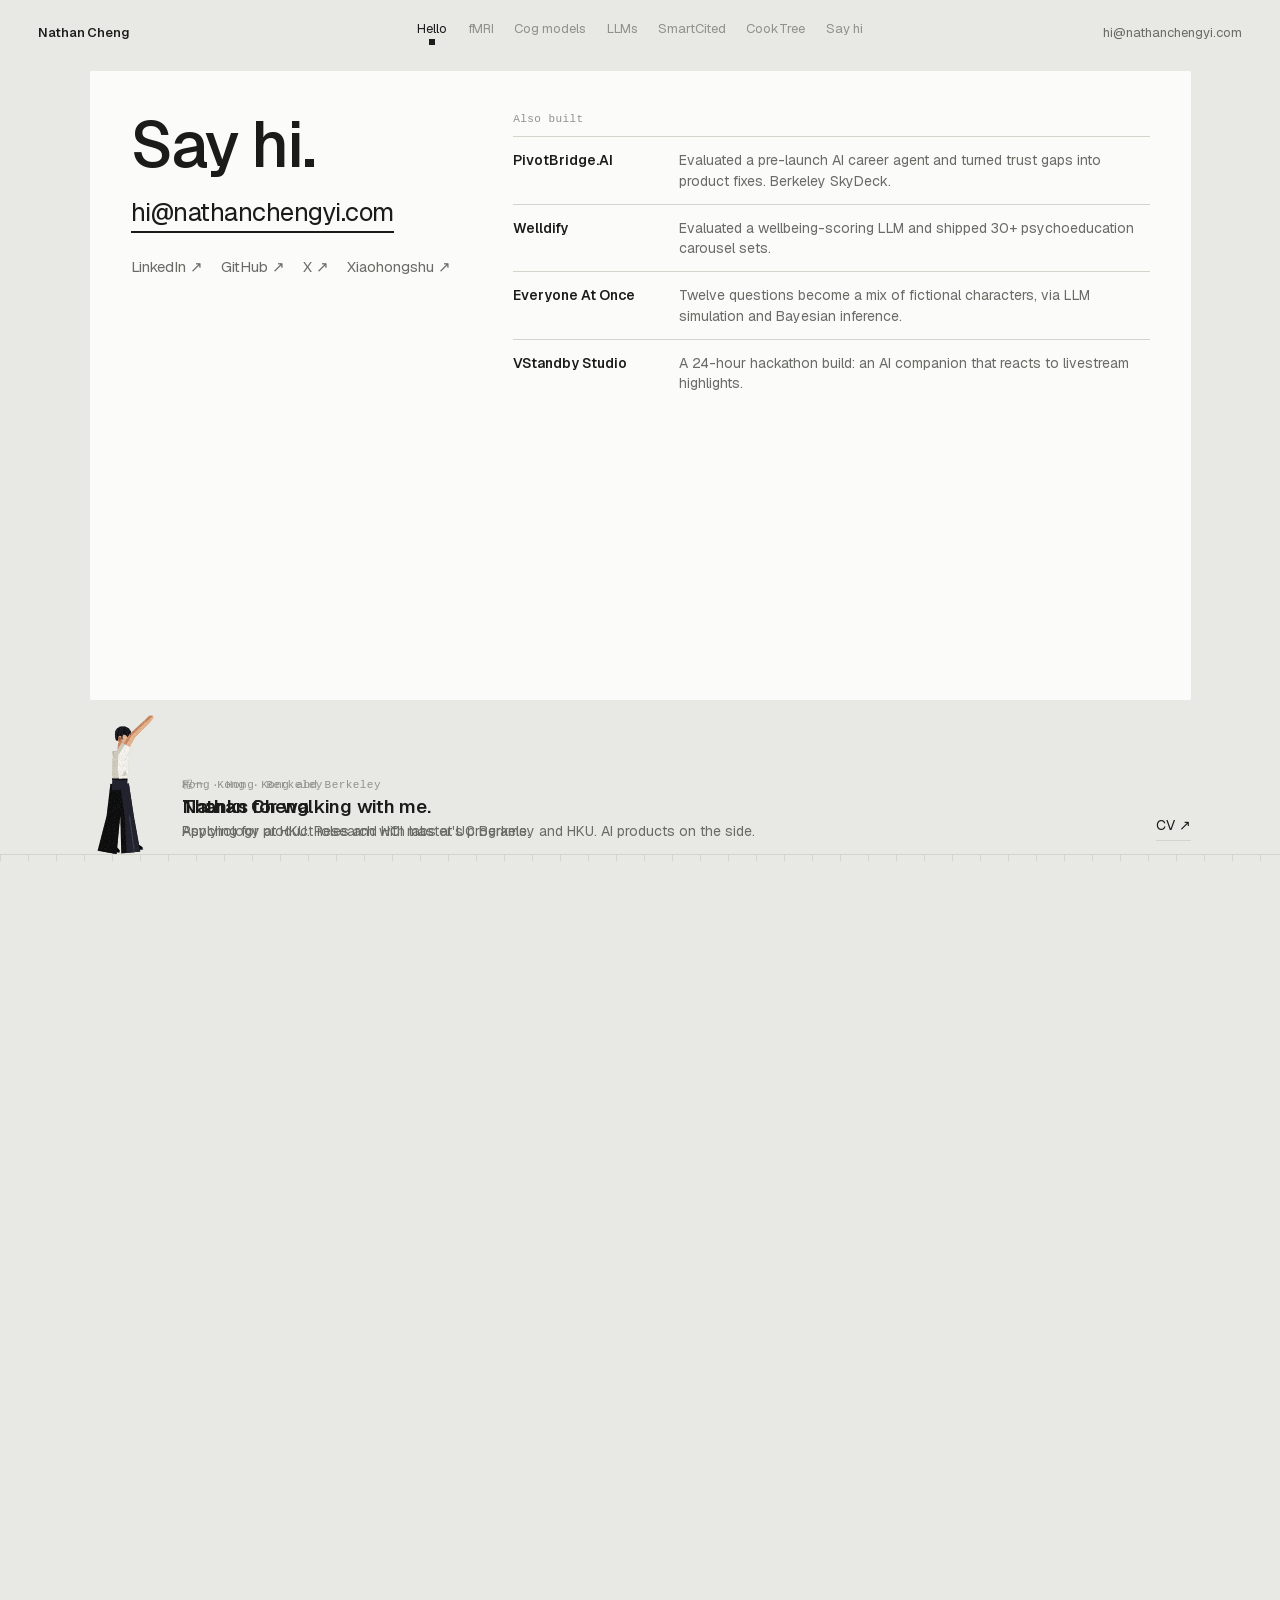
==== commit 519b9e56: "Fix phone play, the stray pixel beside the magnifier pose, and harden the deploy swap - Atlas: the p" ====
--- a/index.html
+++ b/index.html
@@ -5,6 +5,12 @@
     <meta name="viewport" content="width=device-width, initial-scale=1">
     <meta name="description" content="Nathan Cheng keeps asking how people think. Walk through his research and products, and try each one.">
     <meta name="theme-color" content="#e8e8e4">
+    <link rel="icon" href="data:image/svg+xml,%3Csvg xmlns='http://www.w3.org/2000/svg' viewBox='0 0 64 64'%3E%3Crect width='64' height='64' rx='12' fill='%2305090c'/%3E%3Ctext x='32' y='42' text-anchor='middle' font-family='Georgia,serif' font-size='28' fill='%235be0bf'%3ENC%3C/text%3E%3C/svg%3E">
+    <meta property="og:type" content="website">
+    <meta property="og:url" content="https://nathanchengyi.com/">
+    <meta property="og:title" content="Nathan Cheng">
+    <meta property="og:description" content="Nathan Cheng keeps asking how people think. Walk through his research and products, and try each one.">
+    <meta name="twitter:card" content="summary">
     <title>Nathan Cheng</title>
     <link rel="preload" href="assets/geist-latin.woff2" as="font" type="font/woff2" crossorigin>
     <link rel="preload" href="assets/nathan-illustrated.svg" as="image" type="image/svg+xml">
@@ -44,7 +50,7 @@
             <footer class="caption">
               <span class="actor card-actor" aria-hidden="true"></span>
               <div>
-                <p class="kicker">程一 · Hong Kong and Berkeley</p>
+                <p class="kicker"><span lang="zh">程一</span> · Hong Kong and Berkeley</p>
                 <h2>Nathan Cheng</h2>
                 <p>Psychology at HKU. Research with labs at UC Berkeley and HKU. AI products on the side.</p>
               </div>
@@ -278,7 +284,7 @@
                   <li><a href="https://pivotbridge.ai/" target="_blank" rel="noopener noreferrer"><strong>PivotBridge.AI</strong><span>Evaluated a pre-launch AI career agent and turned trust gaps into product fixes. Berkeley SkyDeck.</span></a></li>
                   <li><a href="https://www.welldify.io/" target="_blank" rel="noopener noreferrer"><strong>Welldify</strong><span>Evaluated a wellbeing-scoring LLM and shipped 30+ psychoeducation carousel sets.</span></a></li>
                   <li><a href="https://eao.nathanchengyi.com/" target="_blank" rel="noopener noreferrer"><strong>Everyone At Once</strong><span>Twelve questions become a mix of fictional characters, via LLM simulation and Bayesian inference.</span></a></li>
-                  <li><a href="https://github.com/srbisupermeni/4-26hack/tree/mode-system" target="_blank" rel="noopener noreferrer"><strong>VStandby Studio</strong><span>A 24-hour hackathon build: an AI companion that reacts to livestream highlights.</span></a></li>
+                  <li><a href="https://github.com/srbisupermeni/4-26hack" target="_blank" rel="noopener noreferrer"><strong>VStandby Studio</strong><span>A 24-hour hackathon build: an AI companion that reacts to livestream highlights.</span></a></li>
                 </ul>
               </div>
             </div>
--- a/site.css
+++ b/site.css
@@ -30,6 +30,9 @@
   --card-h: calc(var(--card-w) / var(--ratio));
   --card-top: calc(var(--top) + (var(--avail) - var(--card-h)) / 2);
   --mono: ui-monospace, "SF Mono", Menlo, monospace;
+  --thumb: 14px; /* slider thumb; ticks in sbi.js use the same value */
+  -webkit-text-size-adjust: 100%;
+  text-size-adjust: 100%;
   font-family: Geist, -apple-system, BlinkMacSystemFont, "PingFang SC", sans-serif;
   color: var(--ink);
   background: var(--page);
@@ -99,13 +102,14 @@
 .button.primary { background: var(--ink); border-color: var(--ink); color: var(--card); }
 .button.primary:hover:not(:disabled) { background: #000; }
 .button:disabled { opacity: 0.4; }
+.button[hidden] { display: none; }
 .button-row { display: flex; flex-wrap: wrap; gap: 8px; }
 
 input[type="range"] { -webkit-appearance: none; appearance: none; width: 100%; height: 22px; background: transparent; margin: 0; cursor: pointer; }
 input[type="range"]::-webkit-slider-runnable-track { height: 2px; background: linear-gradient(to right, var(--ink) var(--fill, 50%), var(--line) var(--fill, 50%)); }
 input[type="range"]::-moz-range-track { height: 2px; background: linear-gradient(to right, var(--ink) var(--fill, 50%), var(--line) var(--fill, 50%)); }
-input[type="range"]::-webkit-slider-thumb { -webkit-appearance: none; width: 14px; height: 14px; margin-top: -6px; border-radius: 0; background: var(--ink); }
-input[type="range"]::-moz-range-thumb { width: 14px; height: 14px; border: 0; border-radius: 0; background: var(--ink); }
+input[type="range"]::-webkit-slider-thumb { -webkit-appearance: none; width: var(--thumb); height: var(--thumb); margin-top: calc((2px - var(--thumb)) / 2); border-radius: 0; background: var(--ink); }
+input[type="range"]::-moz-range-thumb { width: var(--thumb); height: var(--thumb); border: 0; border-radius: 0; background: var(--ink); }
 /* Sliders show focus as a soft gray halo on the thumb, not the blue outline. */
 input[type="range"]:focus-visible { outline: none; }
 input[type="range"]:focus-visible::-webkit-slider-thumb { box-shadow: 0 0 0 4px rgb(0 0 0 / 0.14); }
@@ -168,7 +172,7 @@
 .ghost path { fill: none; stroke: #e2e2dc; stroke-width: 2; }
 .dot { fill: var(--card); stroke-width: 2.5; }
 .cursor { stroke: var(--ink); stroke-width: 1; }
-.age-rail { position: relative; height: calc(var(--ch) * var(--rail-px) * 1px + 18px); margin-top: 6px; touch-action: none; cursor: ew-resize; user-select: none; -webkit-user-select: none; }
+.age-rail { position: relative; height: calc(var(--ch) * var(--rail-px) * 1px + 18px); margin-top: 6px; touch-action: pan-y; cursor: ew-resize; user-select: none; -webkit-user-select: none; }
 .rail-line { position: absolute; left: 0; right: 0; bottom: 17px; height: 1px; background: var(--ink); }
 .rail-break { position: absolute; bottom: 13px; width: 7px; height: 9px; transform: translateX(-50%) skewX(-24deg); border-left: 1px solid var(--ink); border-right: 1px solid var(--ink); background: var(--card); }
 .rail-ticks { position: absolute; inset: auto 0 0; height: 17px; }
@@ -252,7 +256,7 @@
 .gamble-next:focus-visible { outline: 2px solid var(--muted); outline-offset: 3px; }
 .gamble-options { display: grid; grid-template-columns: 1fr 1fr; gap: 8px; }
 .gamble-option { display: grid; grid-template-columns: 16px minmax(0, 1fr); grid-template-rows: 1fr auto; column-gap: 8px; row-gap: 5px; padding: 9px 11px; text-align: left; border: 1px solid var(--line); border-radius: 3px; background: var(--card); transition: border-color 160ms, background 160ms; }
-.gamble-option:hover { border-color: var(--ink); }
+@media (hover: hover) { .gamble-option:hover { border-color: var(--ink); } }
 .gamble-option:focus-visible { outline: 2px solid var(--muted); outline-offset: 2px; }
 .gamble-option[aria-pressed="true"] { border-color: var(--ink); background: #f3f3ee; }
 .opt-letter { font: 11px/1.6 var(--mono); color: var(--faint); }
@@ -319,10 +323,13 @@
 .tree-lines path.is-have { stroke: var(--ink); }
 .node { position: absolute; transform: translate(-50%, -50%); display: grid; justify-items: center; gap: 2px; padding: 8px 12px; border-radius: 3px; background: var(--card); border: 1px solid var(--line); font-size: 13px; white-space: nowrap; transition: background 160ms, border-color 160ms, color 160ms; }
 .node small { font-size: 10px; color: var(--faint); font-family: var(--mono); }
+.tree.is-tight .node { padding: 5px 7px; font-size: 12px; }
+.tree.is-tight .node small { font-size: 9px; }
+.tree.is-tight .node.dish { font-size: 14px; padding: 8px 12px; }
 .node.dish { font-size: 16px; font-weight: 560; padding: 10px 16px; border-color: var(--ink); }
 .node.part { color: var(--muted); }
 .node.part.is-have { color: var(--ink); border-color: var(--ink); }
-button.node:hover { border-color: var(--ink); }
+@media (hover: hover) { button.node:hover { border-color: var(--ink); } }
 button.node[aria-pressed="true"] { background: var(--ink); border-color: var(--ink); color: var(--card); }
 button.node[aria-pressed="true"] small { color: #b9bab3; }
 .tree.is-cooking .node.dish { background: var(--orange); border-color: var(--orange); color: white; }
@@ -368,6 +375,7 @@
 html:not(.is-track) .cards { display: flex; flex-direction: column; gap: 64px; padding: 12px 16px 64px; max-width: 1180px; margin: 0 auto; }
 html:not(.is-track) .caption { padding-top: 14px; }
 html:not(.is-track) .card-actor { --px: var(--card-px); }
+html:not(.is-track) { scroll-padding-top: var(--top); }
 html:not(.is-track) .split { grid-template-columns: 1fr; }
 html:not(.is-track) .intro-card .frame { grid-template-columns: 1fr; }
 html:not(.is-track) .question-field { min-height: 220px; }
@@ -381,15 +389,16 @@
   .also li a { grid-template-columns: 1fr; gap: 2px; }
   .caption { flex-wrap: wrap; align-items: flex-start; column-gap: 16px; row-gap: 6px; }
   .caption > div { flex: 1 1 calc(100% - 100px); }
-  .caption-link { margin-left: calc(64px + 16px); }
+  .caption-link { margin-left: calc(var(--cw) * var(--card-px) * 1px + 16px); }
   .card[data-scene="asd"] .caption-link { margin-left: 0; }
   .node { padding: 6px 8px; font-size: 12px; }
 }
 
 /* Touch screens: bigger hit areas without changing the layout */
 @media (pointer: coarse) {
-  .gamble-next, .cite, .caption-link, .hello-card a { position: relative; }
-  .gamble-next::after, .cite::after, .caption-link::after, .hello-card a::after { content: ""; position: absolute; inset: -10px -6px; }
+  :root { --thumb: 22px; }
+  .gamble-next, .cite, .caption-link, .hello-card a, .recipe-switch button { position: relative; }
+  .gamble-next::after, .cite::after, .caption-link::after, .hello-card a::after, .recipe-switch button::after { content: ""; position: absolute; inset: -10px -6px; }
 }
 
 /* Motion preferences */
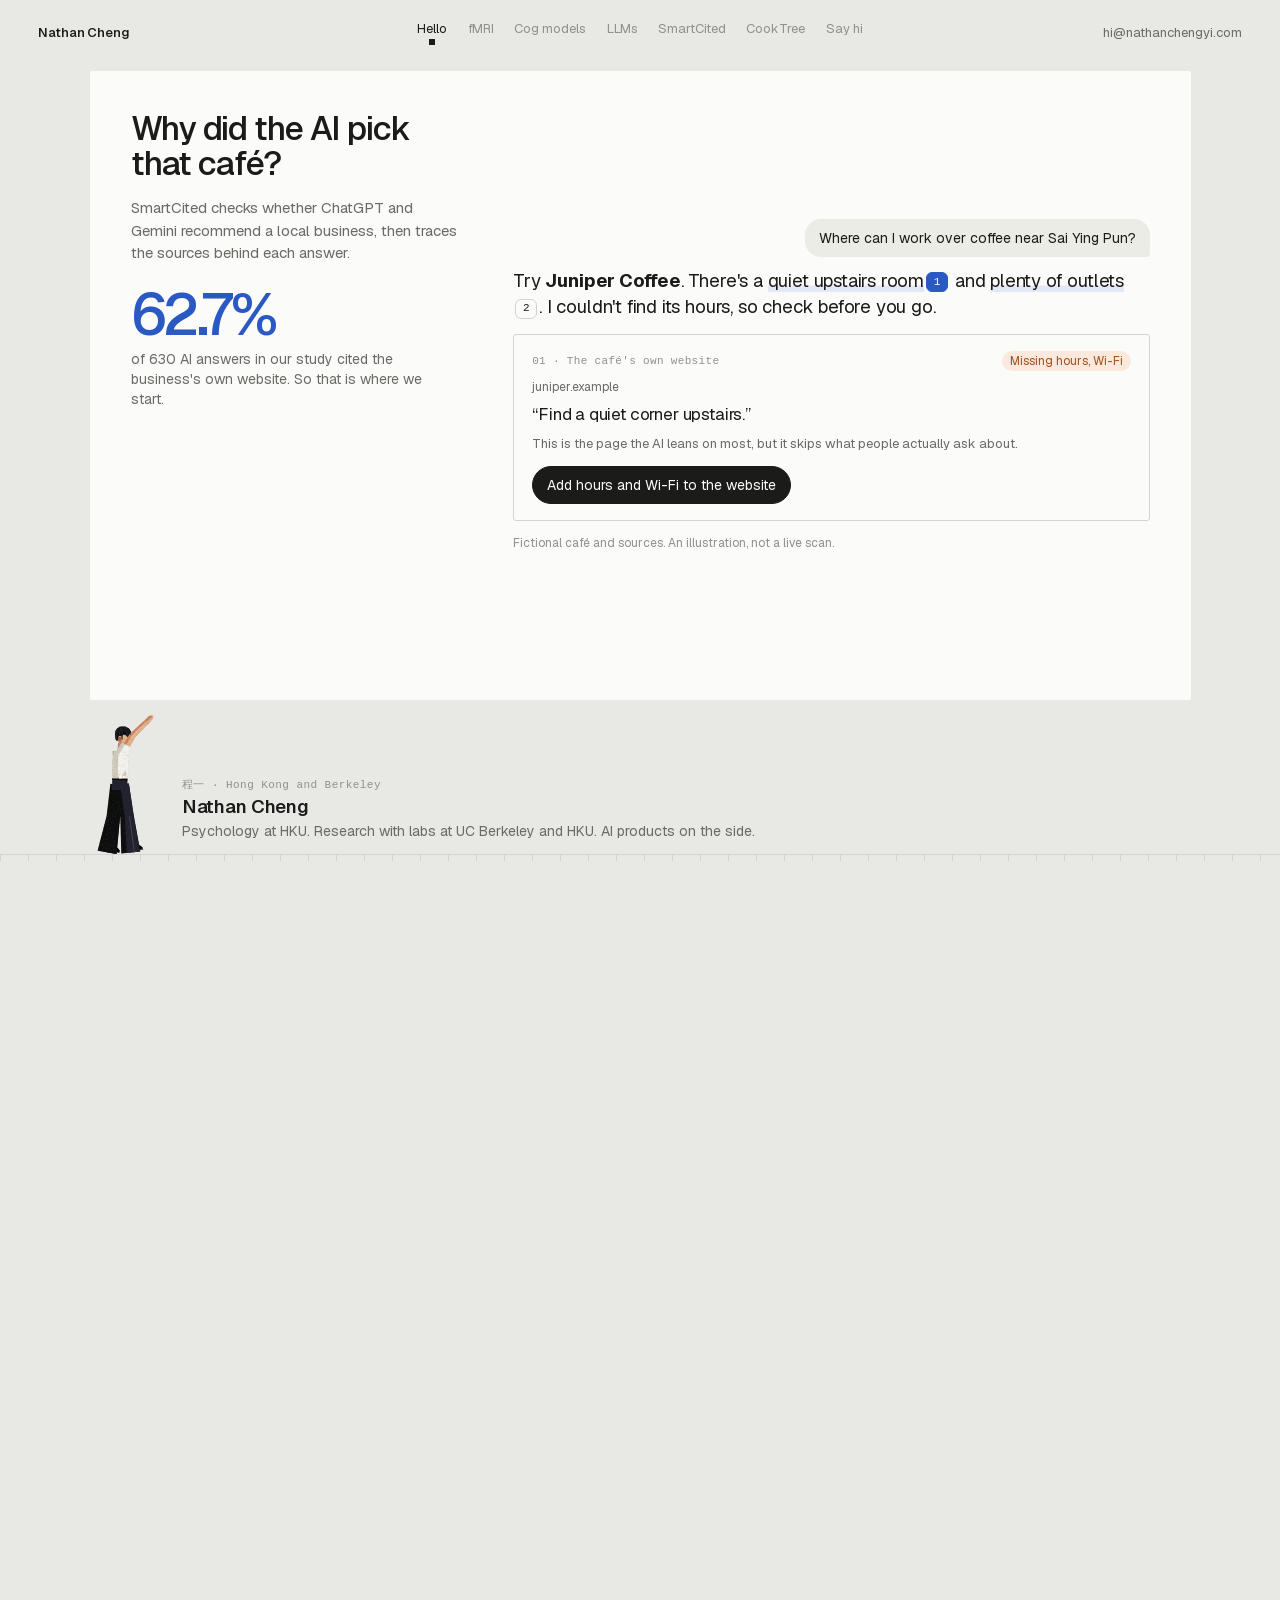
==== commit 5905b41d: "Slim the LLMs card, add gutters between atlas frames, and a character favicon - LLMs card: one short" ====
--- a/index.html
+++ b/index.html
@@ -5,7 +5,7 @@
     <meta name="viewport" content="width=device-width, initial-scale=1">
     <meta name="description" content="Nathan Cheng keeps asking how people think. Walk through his research and products, and try each one.">
     <meta name="theme-color" content="#e8e8e4">
-    <link rel="icon" href="data:image/svg+xml,%3Csvg xmlns='http://www.w3.org/2000/svg' viewBox='0 0 64 64'%3E%3Crect width='64' height='64' rx='12' fill='%2305090c'/%3E%3Ctext x='32' y='42' text-anchor='middle' font-family='Georgia,serif' font-size='28' fill='%235be0bf'%3ENC%3C/text%3E%3C/svg%3E">
+    <link rel="icon" href="assets/favicon.svg" type="image/svg+xml">
     <meta property="og:type" content="website">
     <meta property="og:url" content="https://nathanchengyi.com/">
     <meta property="og:title" content="Nathan Cheng">
@@ -169,13 +169,13 @@
             <div class="frame split">
               <div class="copy">
                 <h3>More reasoning, more human?</h3>
-                <p>My thesis varies how long language models reason before they answer psychology questions.</p>
+                <p>My thesis asks language models psychology questions, with reasoning off or on.</p>
                 <figure class="pilot">
                   <figcaption>Took the higher average, 100 gambles</figcaption>
                   <div class="pilot-rows" id="pilot-rows"></div>
                 </figure>
                 <p class="pilot-line" id="pilot-line"></p>
-                <p class="note">Preliminary pilot, Oct 2026, for reference only. Ten replies per gamble per setting.</p>
+                <p class="note">Preliminary pilot, for reference only.</p>
               </div>
               <div class="gamble-figure">
                 <div class="figure-head">
--- a/site.css
+++ b/site.css
@@ -18,7 +18,7 @@
   --orange: #e0782f;
   /* character art: pixel (fallback) or illustrated (default, set on <html>) */
   --sprite: url("assets/nathan-sprite.svg");
-  --cw: 64; --ch: 88; --frames: 19;
+  --cw: 64; --ch: 88; --frames: 19; --pitch: 64; --gutter: 0;
   --px: 1.5; --rail-px: 1.5; --card-px: 1;
   --grip-x: 33; --grip-y: 32; --foot-blank: 1;
   --lead: 18px; --indent: 104px; --readout-x: 50px; --readout-flip: 50px;
@@ -68,12 +68,12 @@
 /* Sprite */
 html[data-art="illustrated"] {
   --sprite: url("assets/nathan-illustrated.svg");
-  --cw: 160; --ch: 210; --frames: 23;
+  --cw: 160; --ch: 210; --frames: 23; --pitch: 176; --gutter: 8; /* blank gutters between frames, see build_illustration.py */
   --px: 0.72; --rail-px: 0.62; --card-px: 0.44;
   --grip-x: 103.9; --grip-y: 5.3; --foot-blank: 6;
   --lead: 28px; --indent: 92px; --readout-x: 14px; --readout-flip: 40px;
 }
-.actor { --f: 0; display: block; flex: none; width: calc(var(--cw) * var(--px) * 1px); height: calc(var(--ch) * var(--px) * 1px); background: var(--sprite) no-repeat; background-size: calc(var(--cw) * var(--frames) * var(--px) * 1px) 100%; background-position: calc(var(--f) * var(--cw) * var(--px) * -1px) 0; image-rendering: pixelated; }
+.actor { --f: 0; display: block; flex: none; width: calc(var(--cw) * var(--px) * 1px); height: calc(var(--ch) * var(--px) * 1px); background: var(--sprite) no-repeat; background-size: calc(var(--pitch) * var(--frames) * var(--px) * 1px) 100%; background-position: calc((var(--f) * var(--pitch) + var(--gutter)) * var(--px) * -1px) 0; image-rendering: pixelated; }
 html[data-art="illustrated"] .actor { image-rendering: auto; }
 .actor.is-left { transform: scaleX(-1); }
 
@@ -283,10 +283,16 @@
 .gamble-legend .key-gpt::before { background: linear-gradient(90deg, #c3a6ea, #532694); }
 .gamble-empty { position: absolute; left: 8px; right: 40px; top: 42%; text-align: center; font-size: 13px; color: var(--faint); pointer-events: none; }
 .has-pick .gamble-empty { display: none; }
-.gamble-panel { display: grid; gap: 7px; min-height: 84px; }
+.gamble-panel { display: grid; align-content: start; gap: 6px; min-height: 52px; }
 .panel-take { font-size: 13.5px; line-height: 1.45; color: var(--ink); }
-.panel-quote { font-size: 12.5px; line-height: 1.45; color: var(--muted); padding-left: 10px; border-left: 2px solid var(--line); }
-.panel-quote span { display: block; font: 10.5px/1.5 var(--mono); color: var(--faint); }
+.panel-quote { font-size: 12.5px; line-height: 1.45; color: var(--muted); }
+.panel-quote summary { width: max-content; font: 11px/1.6 var(--mono); color: var(--faint); cursor: pointer; list-style: none; }
+.panel-quote summary::-webkit-details-marker { display: none; }
+.panel-quote summary::after { content: " +"; }
+.panel-quote[open] summary::after { content: " −"; }
+.panel-quote summary:hover { color: var(--ink); }
+.panel-quote summary:focus-visible { outline: 2px solid var(--muted); outline-offset: 2px; }
+.panel-quote p { margin-top: 4px; padding-left: 10px; border-left: 2px solid var(--line); }
 
 /* SmartCited */
 .smart-demo { display: flex; flex-direction: column; gap: 14px; min-height: 0; }
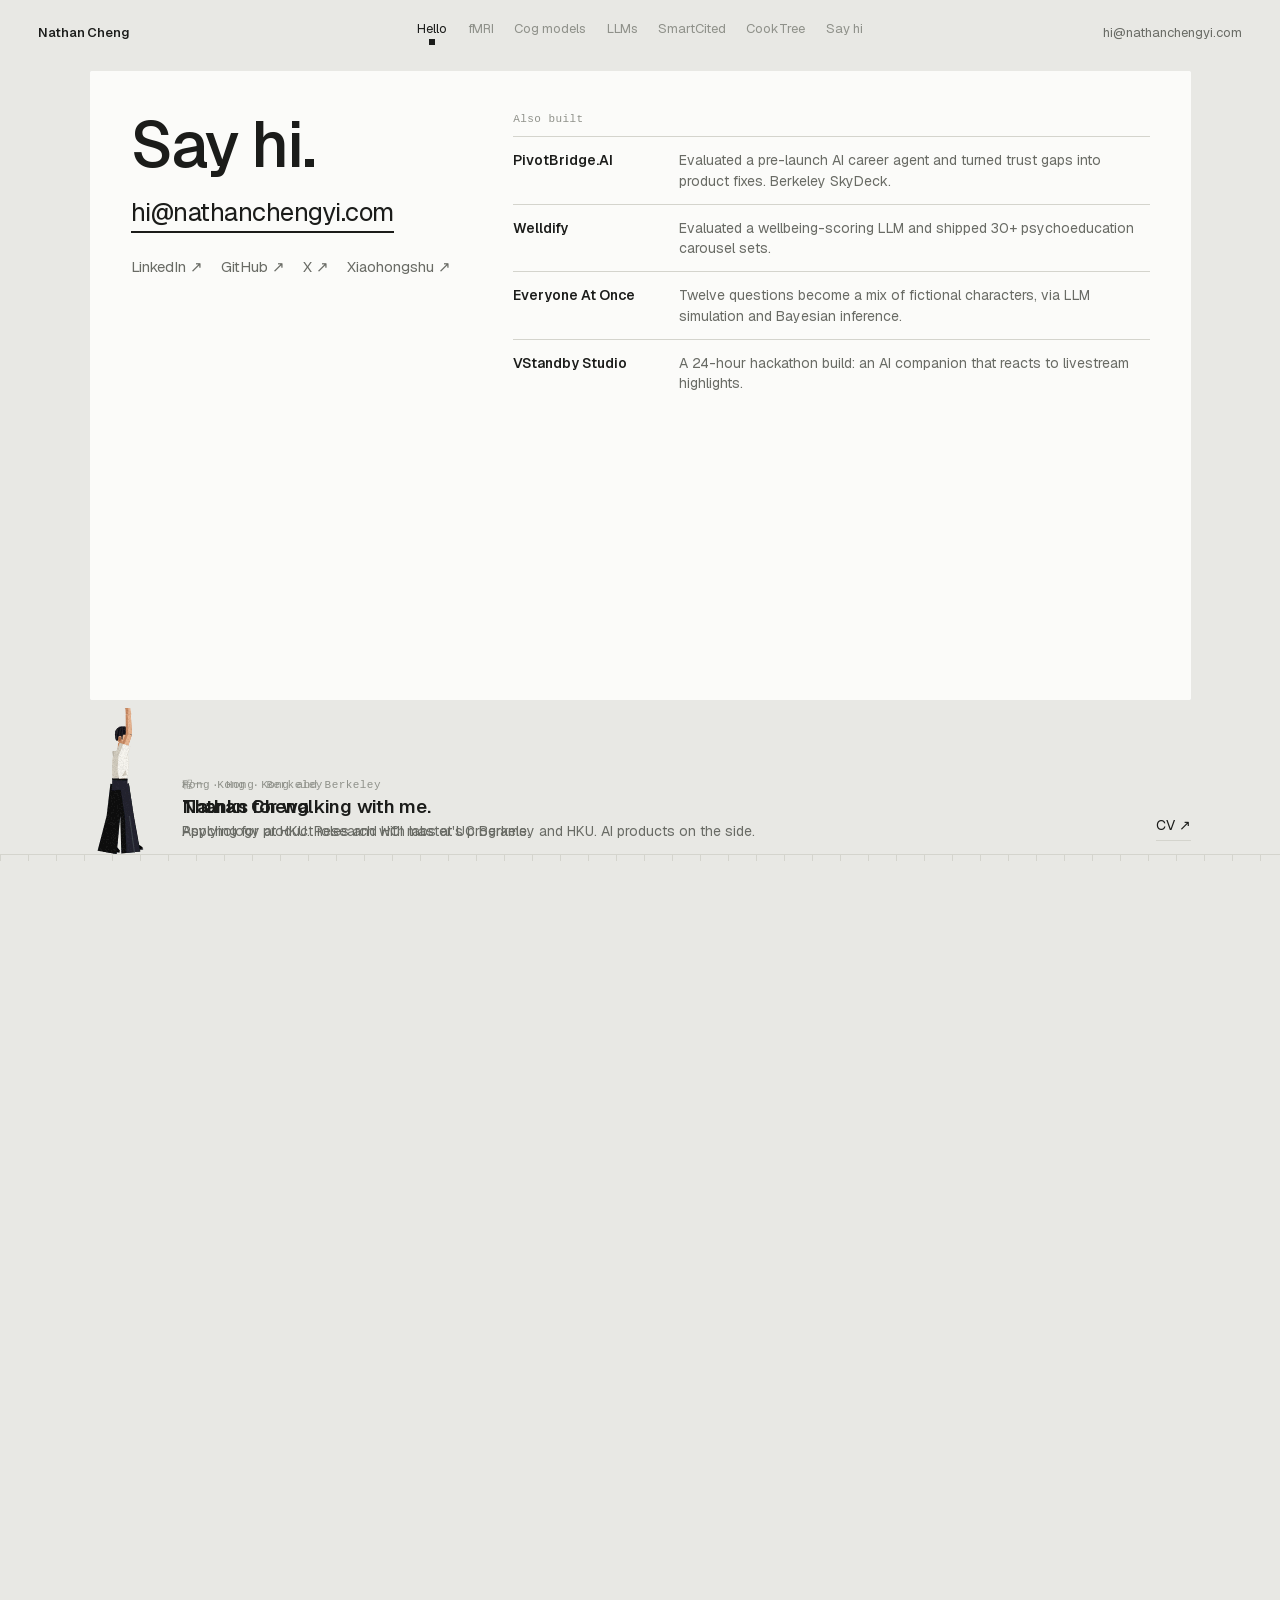
==== commit 87b1c7ed: "Trim the fMRI and Cog models card text Shorter intros, legend lines, reveal hint and footnotes; the " ====
--- a/index.html
+++ b/index.html
@@ -61,7 +61,7 @@
             <div class="frame split">
               <div class="copy">
                 <h3>Two kinds of difference.</h3>
-                <p>Across 2,608 people aged 5 to 64, connectivity differences in autism followed two age patterns. Drag me along the age axis.</p>
+                <p>Brain connectivity in autism, 2,608 people aged 5 to 64. Drag me along the age axis.</p>
                 <svg class="brain-defs" aria-hidden="true" focusable="false">
                   <defs>
                     <clipPath id="brain-clip"><path d="M12 50C6 36 12 18 30 10C46 3 70 3 86 9C102 15 113 28 112 42C111 52 104 58 95 59C92 64 85 67 78 65L70 64C64 70 52 72 44 68C36 70 26 68 20 62C15 58 13 54 12 50Z"/></clipPath>
@@ -79,10 +79,10 @@
                   </defs>
                 </svg>
                 <ul class="legend">
-                  <li><svg class="brain-icon persistent" viewBox="0 0 120 86" role="img" aria-label="Back and top of the brain highlighted"><use href="#brain"/></svg><div><strong>Persistent</strong><span>Sensory and motor areas: visual and parieto-occipital cortex, precuneus, postcentral gyrus, posterior cingulate.</span></div></li>
-                  <li><svg class="brain-icon catchup" viewBox="0 0 120 86" role="img" aria-label="Front and side of the brain highlighted"><use href="#brain"/></svg><div><strong>Catches up by adulthood</strong><span>Association areas: frontal and temporal cortex, medial prefrontal.</span></div></li>
+                  <li><svg class="brain-icon persistent" viewBox="0 0 120 86" role="img" aria-label="Back and top of the brain highlighted"><use href="#brain"/></svg><div><strong>Persistent</strong><span>Sensory and motor: visual cortex, precuneus, postcentral gyrus.</span></div></li>
+                  <li><svg class="brain-icon catchup" viewBox="0 0 120 86" role="img" aria-label="Front and side of the brain highlighted"><use href="#brain"/></svg><div><strong>Catches up by adulthood</strong><span>Association: frontal and temporal cortex.</span></div></li>
                 </ul>
-                <p class="note">Dots: autism vs. typical difference (t) per age window, from the paper's Table S8, filled when p &lt; .05 (uncorrected). Lines average five windows. Each age is a different group of people. Brain maps are simplified.</p>
+                <p class="note">Dots are age windows from Table S8, filled when p &lt; .05 (uncorrected). Each age is a different group of people.</p>
               </div>
               <figure class="age-figure">
                 <div class="age-head">
@@ -123,7 +123,7 @@
             <div class="frame split">
               <div class="copy">
                 <h3>Read a mind from its choices.</h3>
-                <p>One of my project's 500 test learners, a simulated agent, matched six images to three keys over 936 trials. Turn the dials until your learner follows its dashed line.</p>
+                <p>A simulated learner matched six images to three keys. Turn the dials until your curve follows its dashed line.</p>
                 <div class="dials">
                   <label><span>Learning rate <i>α</i><output id="alpha-out">0.50</output></span><input id="alpha" type="range" min="0.2" max="0.8" step="0.01" value="0.5"></label>
                   <label><span>Consistency <i>β</i><output id="beta-out">10.0</output></span><input id="beta" type="range" min="4" max="16" step="0.1" value="10"></label>
@@ -145,13 +145,13 @@
                   <div class="sbi-legend" aria-hidden="true"><span class="key-target" id="sbi-key-target">Test learner</span><span class="key-yours">Your learner</span><span class="key-network" hidden>My network</span></div>
                 </div>
                 <div class="reveal" id="sbi-reveal-panel" aria-live="polite">
-                  <p class="reveal-hint">Match the dashed line, then reveal the parameters: the truth, your dials, and what my network inferred from the same 936 trials.</p>
+                  <p class="reveal-hint">Then reveal the truth and what my network inferred.</p>
                   <table class="reveal-table" hidden>
                     <thead><tr><th scope="col"><span class="sr-only">Source</span></th><th scope="col">α</th><th scope="col">β</th><th scope="col">φ</th><th scope="col">κ</th><th scope="col">Fit</th></tr></thead>
                     <tbody></tbody>
                   </table>
                 </div>
-                <p class="note">Your curve: 300 blocks of the project's model, simulated in your browser. Network: a GRU trained on 27,000 simulated learners. Across all 500 test learners it recovers α, β, φ, κ with r = .81, .79, .89, .98. Unpublished, preliminary results, for reference only.</p>
+                <p class="note">On 500 test learners the network recovers α, β, φ, κ at r = .81, .79, .89, .98. Preliminary, for reference only.</p>
               </figure>
             </div>
             <footer class="caption">
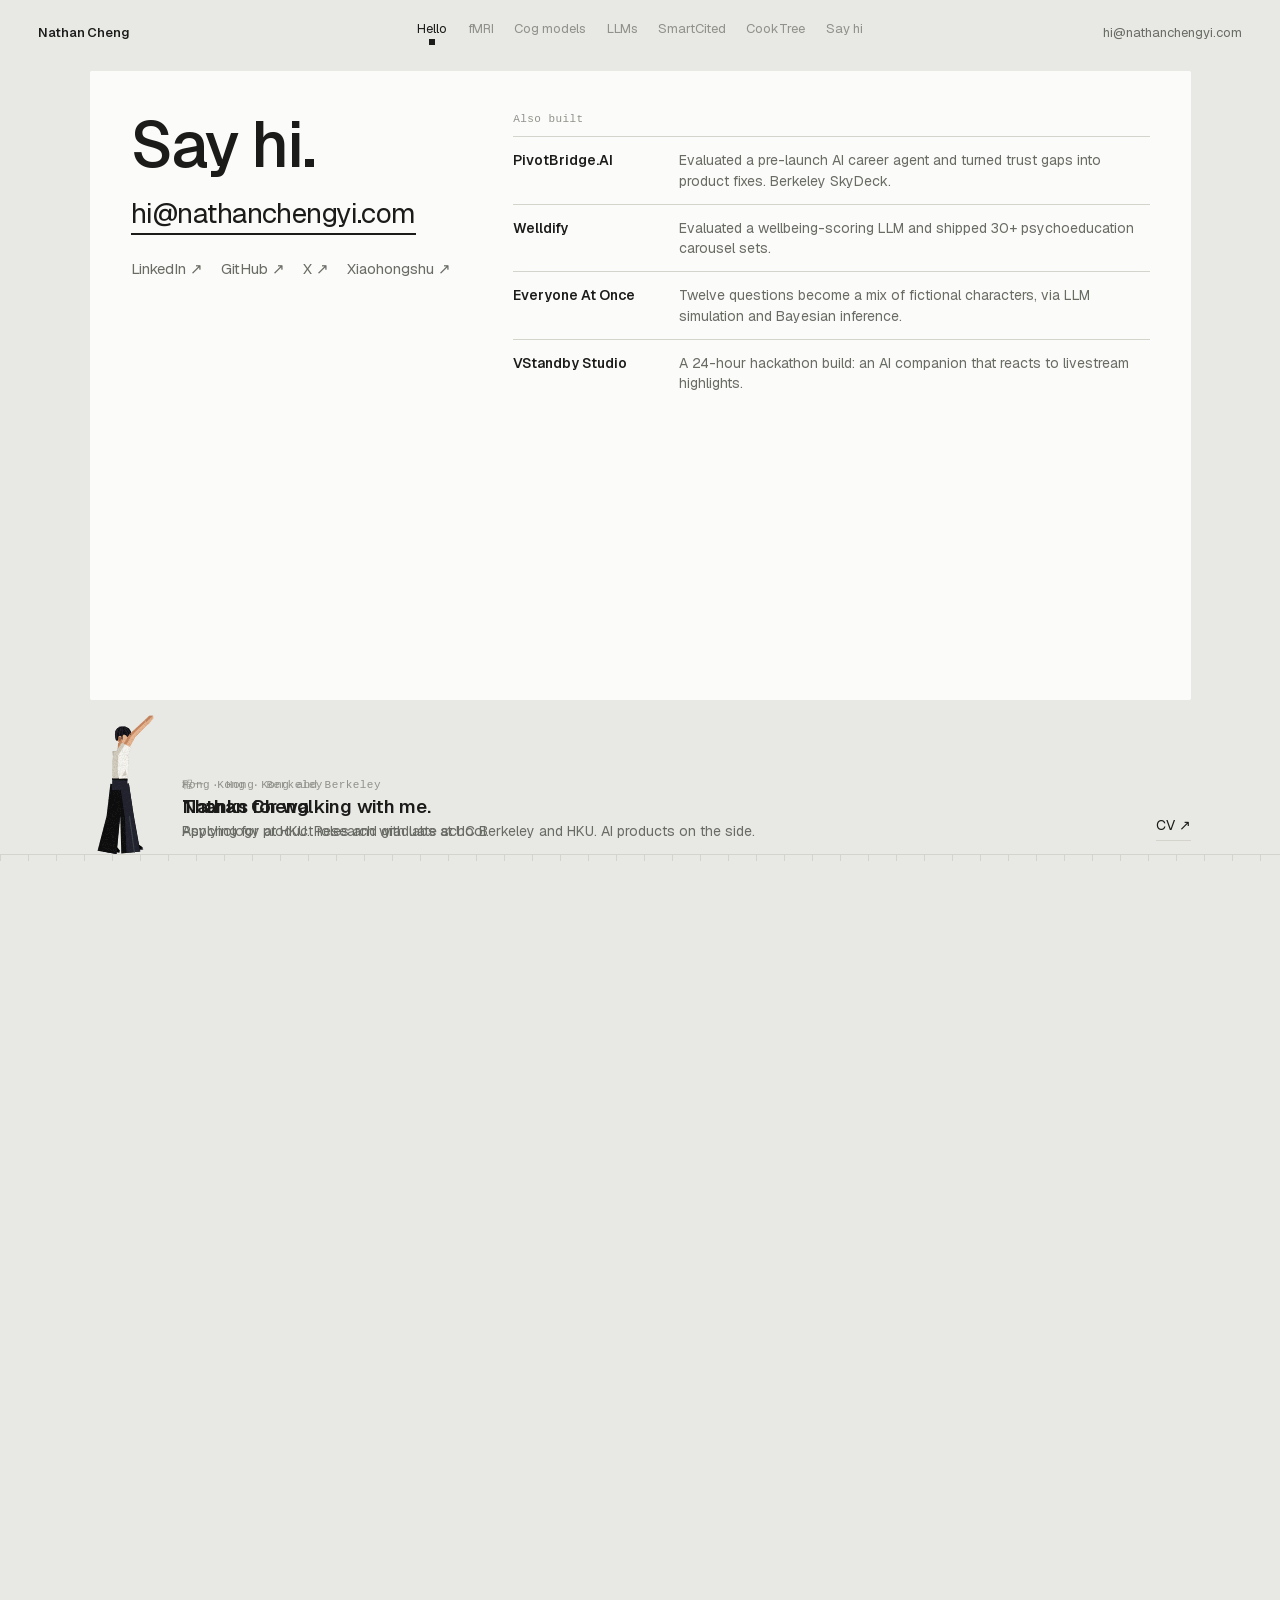
==== commit 61177b0d: "Update the research captions to the November 2026 facts NeuroLeaD runs to May 2026. The CCN tutorial" ====
--- a/index.html
+++ b/index.html
@@ -111,7 +111,7 @@
             <footer class="caption">
               <span class="actor card-actor" aria-hidden="true"></span>
               <div>
-                <p class="kicker">Jan 2025 to Jan 2026</p>
+                <p class="kicker">Jan 2025 to May 2026</p>
                 <h2 id="asd-title">Published in <em>PNAS</em>, third author</h2>
                 <p>HKU NeuroLeaD Lab with Prof. Fan Cao. I built the lab's first HPC pipeline for fMRI preprocessing, ran it on about 3,200 subjects, and drafted parts of the Methods.</p>
               </div>
@@ -159,7 +159,7 @@
               <div>
                 <p class="kicker">Since May 2026</p>
                 <h2 id="sbi-title">Cognitive models, inferred</h2>
-                <p>Second author on a tutorial in preparation with Ti-Fen Pan and Prof. Anne Collins, UC Berkeley CCN Lab. I built the pipeline: a GRU that recovers learning parameters about as well as Bayesian fitting, and tells two models apart 95% of the time.</p>
+                <p>Second author on a tutorial submitted to <em>Psychological Methods</em>, with Ti-Fen Pan and Prof. Anne Collins at UC Berkeley. On the lab's code, I trained a GRU that recovers learning parameters about as well as Bayesian fitting and tells two models apart 95% of the time.</p>
               </div>
               <a class="caption-link" href="https://ccn.studentorg.berkeley.edu/" target="_blank" rel="noopener noreferrer">CCN Lab <span aria-hidden="true">↗</span></a>
             </footer>
@@ -197,7 +197,7 @@
               <div>
                 <p class="kicker">Since September 2026</p>
                 <h2 id="llm-title">Honors thesis, HKU</h2>
-                <p>Machine-Augmented Cognition Lab with Prof. Jian-Qiao Zhu. I designed the study and built the pipeline: 2,351 questions from six psychology experiments, open models at each reasoning level, scored against people's answers.</p>
+                <p>Machine-Augmented Cognition Lab with Prof. Jian-Qiao Zhu. I designed the study and built the pipeline: 15,279 questions from nine psychology tasks, five open models at each reasoning level, scored against people's answers.</p>
               </div>
               <a class="caption-link" href="https://sites.google.com/view/zhujq" target="_blank" rel="noopener noreferrer">MAC Lab <span aria-hidden="true">↗</span></a>
             </footer>
@@ -293,7 +293,7 @@
               <div>
                 <p class="kicker">Hong Kong · Berkeley</p>
                 <h2 id="say-hi-title">Thanks for walking with me.</h2>
-                <p>Applying for product roles and HCI master's programs.</p>
+                <p>Applying for product roles and graduate school.</p>
               </div>
               <a class="caption-link" href="https://www.linkedin.com/in/nathanchengyi" target="_blank" rel="noopener noreferrer">CV <span aria-hidden="true">↗</span></a>
             </footer>
--- a/site.css
+++ b/site.css
@@ -342,7 +342,9 @@
 
 /* Hello */
 .hello-card .copy h3 { font-size: clamp(44px, 5vw, 80px); }
-.mail { font-size: clamp(20px, 2vw, 28px); letter-spacing: -0.02em; border-bottom: 2px solid var(--ink); align-self: flex-start; padding-bottom: 2px; }
+/* The address is about 10.2 em wide; sizing it to its column keeps it whole at every window size. */
+.hello-card .copy { container-type: inline-size; }
+.mail { font-size: clamp(18px, 9.4cqi, 28px); letter-spacing: -0.02em; border-bottom: 2px solid var(--ink); align-self: flex-start; padding-bottom: 2px; white-space: nowrap; }
 .mail:hover { color: var(--accent); border-color: var(--accent); }
 .links { display: flex; flex-wrap: wrap; gap: 8px 18px; font-size: 15px; margin-top: 8px; }
 .links a { color: var(--muted); }
